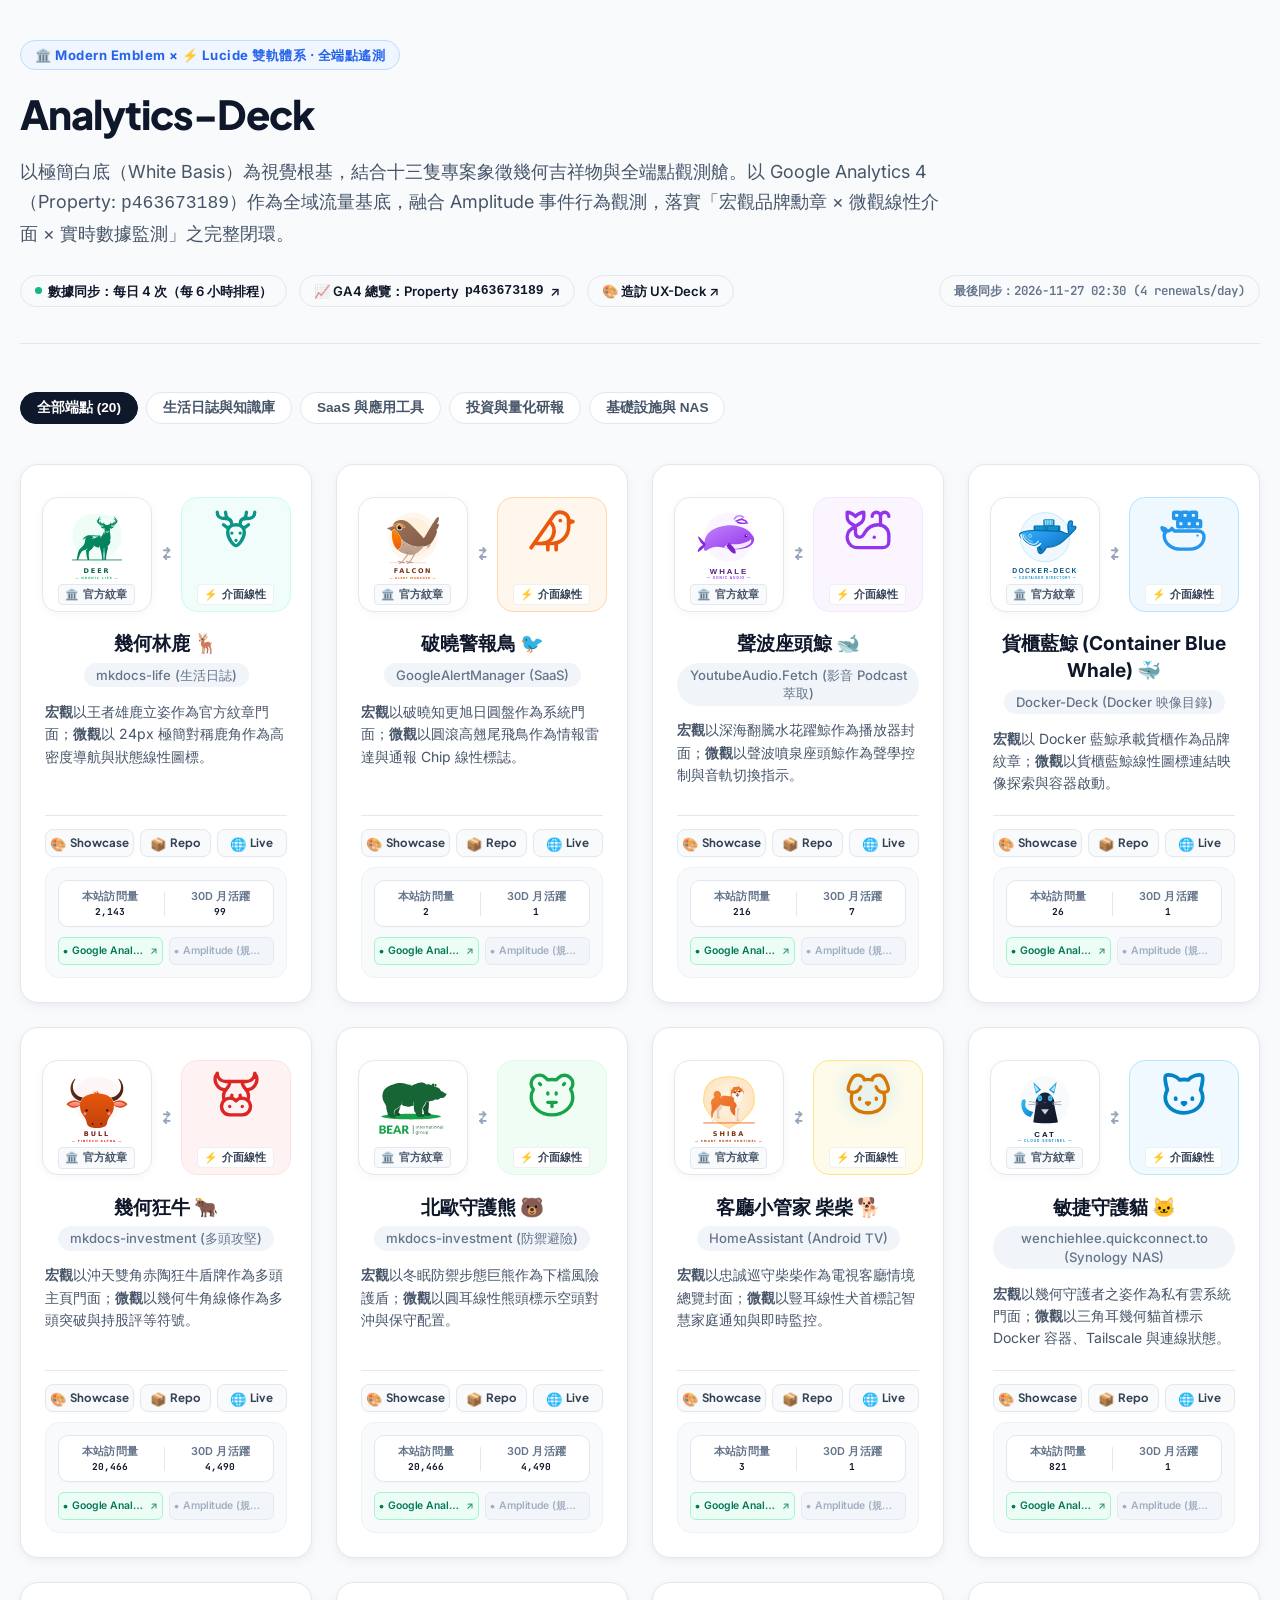
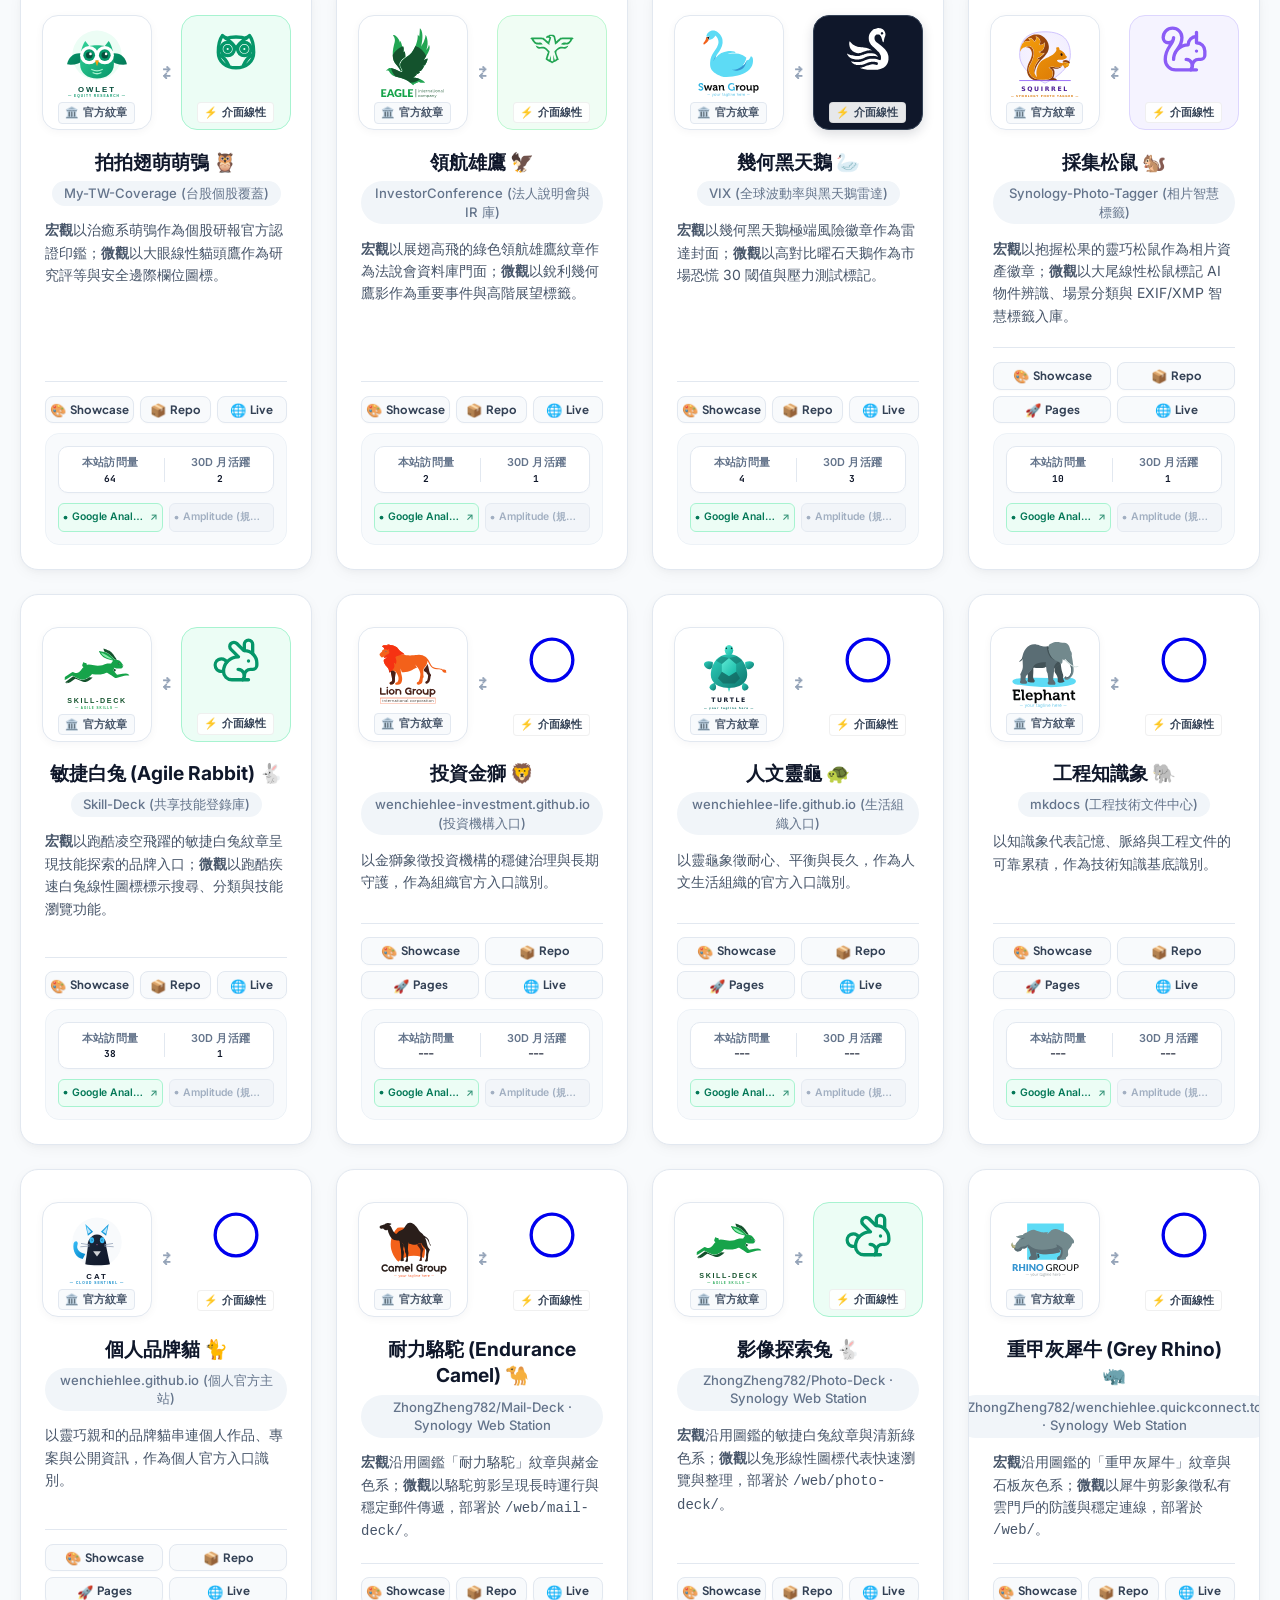
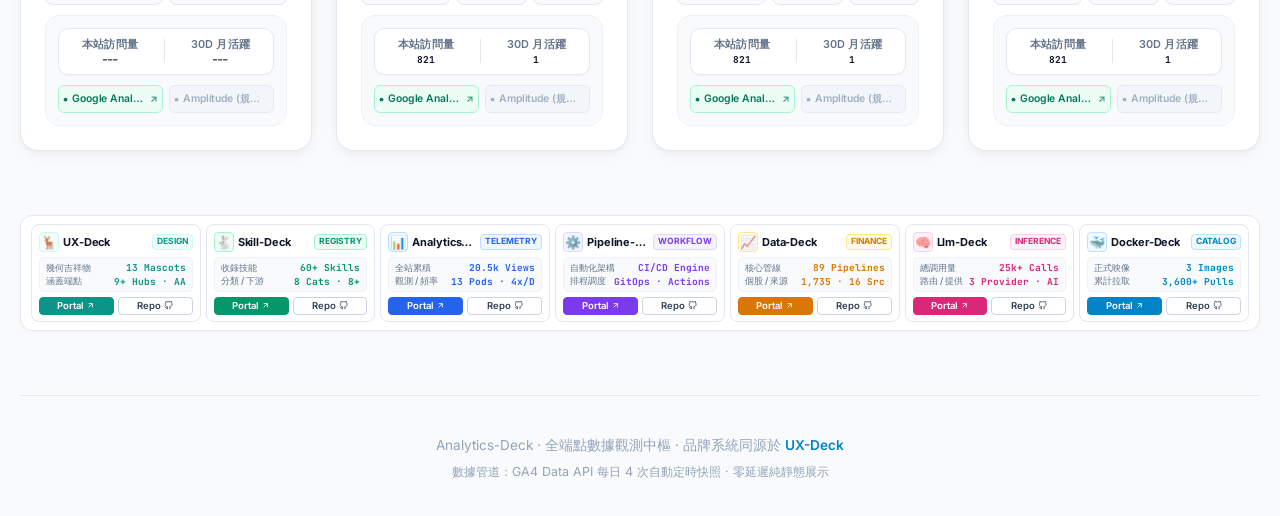
==== index.html @ 219c81dc "feat(mascots): sync 12 new reserve animals and updated preview from UX-Deck" ====
<!DOCTYPE html>
<html lang="zh-TW">
<head>
  <meta charset="UTF-8">
  <meta name="viewport" content="width=device-width, initial-scale=1.0">
  <title>Analytics-Deck · 全端點數據觀測中樞</title>
  
  <!-- Analytics-Deck 📊 Favicon -->
  <link rel="icon" type="image/svg+xml" href="./favicon.svg">
  <link rel="icon" type="image/png" sizes="32x32" href="./favicon.png">
  <link rel="shortcut icon" href="./favicon.ico">

  <!-- Google Fonts (Exact UX-Deck Typography Stack) -->
  <link rel="preconnect" href="https://fonts.googleapis.com">
  <link rel="preconnect" href="https://fonts.gstatic.com" crossorigin>
  <link href="https://fonts.googleapis.com/css2?family=Comfortaa:wght@600;700&family=Inter:wght@400;500;600;700&family=JetBrains+Mono:wght@400;500;600;700&family=LXGW+WenKai+TC:wght@300;400;700&family=Noto+Sans+TC:wght@400;500;600;700&family=Noto+Serif+TC:wght@400;600;700;900&family=Plus+Jakarta+Sans:wght@500;600;700;800&family=Quicksand:wght@500;600;700&family=Zen+Maru+Gothic:wght@500;700&display=swap" rel="stylesheet">

  <!-- Tokens CSS -->
  <link rel="stylesheet" href="./tokens/tokens.css">

  <style>

    /* ==========================================================================
       UX-Deck Aligned Design System & Color Tone
       White Basis & Crisp Light Theme Palette with Radial Atmosphere Gradients
       ========================================================================== */
    :root {
      --bg-studio: #ffffff;
      --bg-subtle: #f8fafc;
      --surface-card: #ffffff;
      --surface-elevated: #f1f5f9;
      --border-light: #e2e8f0;
      --border-subtle: #edf2f7;
      --border-hover: #cbd5e1;
      
      --text-main: #0f172a;       /* Slate 900 */
      --text-muted: #475569;      /* Slate 600 */
      --text-dim: #94a3b8;        /* Slate 400 */

      --shadow-sm: 0 1px 3px rgba(0, 0, 0, 0.05), 0 1px 2px rgba(0, 0, 0, 0.03);
      --shadow-card: 0 4px 16px -2px rgba(15, 23, 42, 0.05), 0 2px 6px -1px rgba(15, 23, 42, 0.03);
      --shadow-hover: 0 12px 28px -4px rgba(15, 23, 42, 0.08), 0 4px 10px -2px rgba(15, 23, 42, 0.04);
    }

    * {
      box-sizing: border-box;
      margin: 0;
      padding: 0;
    }

    body {
      background-color: var(--bg-studio);
      color: var(--text-main);
      font-family: "Noto Sans TC", -apple-system, BlinkMacSystemFont, "Segoe UI", Roboto, sans-serif;
      line-height: 1.6;
      padding: 3.5rem 1.75rem 6rem;
      min-height: 100vh;
      background-image: 
        radial-gradient(circle at 10% 8%, rgba(56, 189, 248, 0.04) 0%, transparent 35%),
        radial-gradient(circle at 90% 15%, rgba(139, 92, 246, 0.03) 0%, transparent 40%),
        radial-gradient(circle at 50% 95%, rgba(13, 148, 136, 0.03) 0%, transparent 45%);
      background-attachment: fixed;
    }

    .container {
      max-width: 1280px;
      margin: 0 auto;
    }

    /* Studio Header (Identical to UX-Deck) */
    header {
      margin-bottom: 3rem;
      border-bottom: 1px solid var(--border-light);
      padding-bottom: 2.25rem;
      display: flex;
      flex-direction: column;
      gap: 1.15rem;
    }

    .header-badge {
      display: inline-flex;
      align-items: center;
      gap: 8px;
      background: #eff6ff;
      color: #2563eb;
      border: 1px solid #bfdbfe;
      padding: 5px 14px;
      border-radius: 9999px;
      font-size: 0.82rem;
      font-weight: 700;
      width: fit-content;
      letter-spacing: 0.04em;
    }

    h1 {
      font-size: 2.5rem;
      font-weight: 800;
      letter-spacing: -0.025em;
      line-height: 1.25;
      color: #0f172a;
      font-family: "Plus Jakarta Sans", "Noto Sans TC", sans-serif;
    }

    .subtitle {
      color: var(--text-muted);
      font-size: 1.125rem;
      max-width: 920px;
      line-height: 1.65;
    }

    /* Telemetry Navigation Strip */
    .telemetry-nav-strip {
      display: flex;
      flex-wrap: wrap;
      align-items: center;
      gap: 12px;
      margin-top: 0.5rem;
    }

    .live-url-pill {
      display: inline-flex;
      align-items: center;
      gap: 6px;
      background: #f8fafc;
      border: 1px solid #e2e8f0;
      border-radius: 9999px;
      padding: 6px 14px;
      font-size: 0.82rem;
      font-weight: 600;
      color: #0f172a;
      text-decoration: none;
      transition: all 0.2s ease;
    }

    .live-url-pill:hover {
      background: #f1f5f9;
      border-color: #cbd5e1;
    }

    .pill-pulse {
      width: 7px;
      height: 7px;
      border-radius: 50%;
      background: #10b981;
      display: inline-block;
      box-shadow: 0 0 0 0 rgba(16, 185, 129, 0.7);
      animation: pulse 2s infinite;
    }

    @keyframes pulse {
      0% { box-shadow: 0 0 0 0 rgba(16, 185, 129, 0.7); }
      70% { box-shadow: 0 0 0 6px rgba(16, 185, 129, 0); }
      100% { box-shadow: 0 0 0 0 rgba(16, 185, 129, 0); }
    }

    /* Category Filter Tabs */
    .filter-bar {
      display: flex;
      align-items: center;
      gap: 8px;
      flex-wrap: wrap;
      margin-bottom: 2.5rem;
    }

    .filter-btn {
      background: #ffffff;
      border: 1px solid var(--border-light);
      border-radius: 9999px;
      padding: 6px 16px;
      font-size: 0.85rem;
      font-weight: 600;
      color: #475569;
      cursor: pointer;
      transition: all 0.2s ease;
    }

    .filter-btn:hover {
      background: #f8fafc;
      color: #0f172a;
      border-color: #cbd5e1;
    }

    .filter-btn.active {
      background: #0f172a;
      color: #ffffff;
      border-color: #0f172a;
    }

    /* Mascot Icons Standard Styling (From UX-Deck) */
    .ux-icon {
      display: inline-block;
      width: 24px;
      height: 24px;
      vertical-align: middle;
      flex-shrink: 0;
      stroke-width: 1.6;
      stroke: currentColor;
      fill: none;
      stroke-linecap: round;
      stroke-linejoin: round;
      transition: all 0.25s cubic-bezier(0.2, 0, 0, 1);
    }
    .ux-icon-xl { width: 50px; height: 50px; }

    /* Mascot Brand Colors & Hover Animations (Identical to UX-Deck) */
    .ux-icon-deer { color: #0d9488; }
    .ux-icon-deer:hover { transform: translateY(-3px) scale(1.08); color: #0f766e; }

    .ux-icon-falcon { color: #ea580c; }
    .ux-icon-falcon:hover { transform: rotate(-6deg) scale(1.1); color: #c2410c; }

    .ux-icon-whale { color: #9333ea; }
    .ux-icon-whale:hover { transform: translateY(-3px) rotate(3deg); color: #7e22ce; }

    .ux-icon-docker { color: #2496ed; }
    .ux-icon-docker:hover { transform: translateY(-3px) scale(1.08); color: #0877c9; }

    .ux-icon-bull { color: #dc2626; }
    .ux-icon-bull:hover { transform: translateY(-3px) scale(1.1); color: #b91c1c; }

    .ux-icon-bear { color: #16a34a; }
    .ux-icon-bear:hover { transform: translateY(3px) scale(1.08); color: #15803d; }

    .ux-icon-sentinel { color: #d97706; }
    .ux-icon-sentinel:hover { transform: scale(1.12); color: #b45309; }

    .ux-icon-pangolin { color: #0284c7; }
    .ux-icon-pangolin:hover { transform: scale(1.12); color: #0369a1; }

    .ux-icon-owl { color: #059669; }
    .ux-icon-owl:hover { transform: translateY(-3px) scale(1.1); color: #047857; }

    .ux-icon-eagle { color: #22a553; }
    .ux-icon-eagle:hover { transform: translateY(-3px) scale(1.08); color: #166534; filter: drop-shadow(0 0 8px rgba(34, 165, 83, 0.45)); }

    .ux-icon-swan { color: #0f172a; }
    .ux-icon-swan:hover { transform: translateY(-3px) scale(1.08); color: #ef4444; filter: drop-shadow(0 0 8px rgba(239, 68, 68, 0.6)); }

    .ux-icon-squirrel { color: #8b5cf6; }
    .ux-icon-squirrel:hover { transform: translateY(-3px) scale(1.1); color: #7c3aed; filter: drop-shadow(0 0 8px rgba(139, 92, 246, 0.45)); }

    .ux-icon-rabbit { color: #059669; }
    .ux-icon-rabbit:hover { transform: translateY(-3px) scale(1.08); color: #047857; }

    /* Mascot Wrappers (Pastel Brand Tones from UX-Deck) */
    .wrapper-deer { background: #f0fdfa; border: 1px solid #ccfbf1; }
    .wrapper-falcon { background: #fff7ed; border: 1px solid #fed7aa; }
    .wrapper-whale { background: #faf5ff; border: 1px solid #f3e8ff; }
    .wrapper-docker-whale { background: #eff8ff; border: 1px solid #b8e1ff; }
    .wrapper-bull { background: #fef2f2; border: 1px solid #fee2e2; }
    .wrapper-bear { background: #f0fdf4; border: 1px solid #dcfce7; }
    .wrapper-sentinel { background: #fffbeb; border: 1px solid #fde68a; }
    .wrapper-pangolin { background: #f0f9ff; border: 1px solid #bae6fd; }
    .wrapper-owl { background: #ecfdf5; border: 1px solid #a7f3d0; }
    .wrapper-eagle { background: #f0fdf4; border: 1px solid #bbf7d0; }
    .wrapper-swan { background: #0f172a; border: 1px solid #334155; box-shadow: 0 4px 12px rgba(15, 23, 42, 0.15); }
    .wrapper-swan .ux-icon-swan { color: #ffffff; }
    .wrapper-squirrel { background: #f5f3ff; border: 1px solid #ddd6fe; }
    .wrapper-rabbit { background: #ecfdf5; border: 1px solid #a7f3d0; }

    /* Mascot Grid (White Card Basis from UX-Deck) */
    .mascot-grid {
      display: grid;
      grid-template-columns: repeat(auto-fit, minmax(280px, 1fr));
      gap: 1.5rem;
      margin-bottom: 3.5rem;
    }

    .mascot-card {
      background: var(--surface-card);
      border: 1px solid var(--border-light);
      border-radius: 18px;
      padding: 2rem 1.5rem 1.5rem;
      display: flex;
      flex-direction: column;
      align-items: center;
      text-align: center;
      transition: all 0.25s ease;
      position: relative;
      overflow: hidden;
      box-shadow: var(--shadow-card);
    }

    .mascot-card::before {
      content: "";
      position: absolute;
      top: 0;
      left: 0;
      right: 0;
      height: 4px;
      background: transparent;
      transition: all 0.25s ease;
    }

    .mascot-card:hover {
      transform: translateY(-5px);
      border-color: var(--border-hover);
      box-shadow: var(--shadow-hover);
    }

    /* Card Hover Top Strips (UX-Deck Brand Colors) */
    .mascot-card.card-deer:hover::before { background: #0d9488; }
    .mascot-card.card-falcon:hover::before { background: #ea580c; }
    .mascot-card.card-whale:hover::before { background: #9333ea; }
    .mascot-card.card-docker-whale:hover::before { background: #2496ed; }
    .mascot-card.card-bull:hover::before { background: #dc2626; }
    .mascot-card.card-bear:hover::before { background: #16a34a; }
    .mascot-card.card-sentinel:hover::before { background: #d97706; }
    .mascot-card.card-pangolin:hover::before { background: #0284c7; }
    .mascot-card.card-owl:hover::before { background: #059669; }
    .mascot-card.card-eagle:hover::before { background: #22a553; }
    .mascot-card.card-swan:hover::before { background: #0f172a; }
    .mascot-card.card-squirrel:hover::before { background: #8b5cf6; }
    .mascot-card.card-rabbit:hover::before { background: #059669; }

    /* Mascot Duo Stage (Exact UX-Deck Specs) */
    .mascot-duo-stage {
      display: flex;
      align-items: center;
      justify-content: center;
      gap: 10px;
      width: 100%;
      margin-bottom: 1.15rem;
    }

    .emblem-tile {
      background: #ffffff;
      border: 1px solid #e2e8f0;
      border-radius: 16px;
      padding: 8px 10px 6px;
      display: flex;
      flex-direction: column;
      align-items: center;
      text-decoration: none;
      box-shadow: 0 2px 8px rgba(15, 23, 42, 0.04);
      transition: all 0.25s ease;
      width: 110px;
      height: 115px;
      justify-content: space-between;
      flex-shrink: 0;
    }

    .emblem-tile:hover {
      transform: translateY(-3px) scale(1.03);
      border-color: #cbd5e1;
      box-shadow: 0 8px 20px -2px rgba(15, 23, 42, 0.08);
    }

    .emblem-thumb {
      width: 78px;
      height: 78px;
      object-fit: contain;
    }

    .duo-divider {
      display: flex;
      align-items: center;
      justify-content: center;
      color: #94a3b8;
      font-weight: 700;
      font-size: 1.1rem;
    }

    .lucide-tile {
      border-radius: 16px;
      padding: 8px 10px 6px;
      display: flex;
      flex-direction: column;
      align-items: center;
      text-decoration: none;
      transition: all 0.25s ease;
      width: 110px;
      height: 115px;
      justify-content: space-between;
      flex-shrink: 0;
    }

    .lucide-tile:hover {
      transform: translateY(-3px) scale(1.03);
      box-shadow: 0 8px 20px -2px rgba(15, 23, 42, 0.08);
    }

    .badge-role-tag {
      font-size: 0.68rem;
      font-weight: 700;
      padding: 2px 6px;
      border-radius: 4px;
      white-space: nowrap;
      letter-spacing: 0.02em;
    }

    .badge-role-tag.emblem-tag {
      background: #f8fafc;
      color: #475569;
      border: 1px solid #e2e8f0;
    }

    .badge-role-tag.lucide-tag {
      background: rgba(255, 255, 255, 0.9);
      color: #334155;
      border: 1px solid rgba(0, 0, 0, 0.06);
    }

    /* Mascot Info */
    .mascot-name {
      font-weight: 700;
      font-size: 1.2rem;
      margin-bottom: 0.35rem;
      color: #0f172a;
    }

    .mascot-project {
      font-size: 0.82rem;
      color: #64748b;
      background: #f1f5f9;
      padding: 3px 12px;
      border-radius: 9999px;
      margin-bottom: 0.85rem;
      font-weight: 500;
      display: inline-block;
    }

    .mascot-desc {
      font-size: 0.875rem;
      color: #475569;
      line-height: 1.6;
      margin-bottom: 1.25rem;
      min-height: 54px;
      text-align: left;
      width: 100%;
    }

    /* ==========================================================================
       Smart Conditional Endpoints (3 buttons for pages==live, 4 for pages!=live)
       ========================================================================== */
    .card-endpoints {
      display: grid;
      gap: 6px;
      width: 100%;
      margin-top: auto;
      margin-bottom: 10px;
      padding-top: 0.85rem;
      border-top: 1px solid var(--border-light);
    }

    .card-endpoints.ep-count-3 {
      grid-template-columns: repeat(3, 1fr);
    }

    .card-endpoints.ep-count-4 {
      grid-template-columns: repeat(2, 1fr);
    }

    .endpoint-pill {
      display: inline-flex;
      align-items: center;
      justify-content: center;
      gap: 4px;
      padding: 6px 4px;
      border-radius: 8px;
      font-size: 0.72rem;
      font-weight: 700;
      text-decoration: none;
      border: 1px solid var(--border-light);
      background: #f8fafc;
      color: #334155;
      font-family: "Plus Jakarta Sans", "Inter", -apple-system, BlinkMacSystemFont, "Segoe UI", Roboto, sans-serif;
      transition: all 0.2s cubic-bezier(0.2, 0, 0, 1);
      user-select: none;
      -webkit-user-select: none;
      box-shadow: 0 1px 2px rgba(0, 0, 0, 0.02);
    }

    .endpoint-pill .ep-icon {
      font-size: 0.82rem;
      line-height: 1;
      flex-shrink: 0;
    }

    .endpoint-pill .ep-label {
      line-height: 1.2;
      white-space: nowrap;
    }

    .endpoint-pill:hover {
      transform: translateY(-2px);
      box-shadow: 0 4px 10px rgba(15, 23, 42, 0.08);
      text-decoration: none;
    }

    .endpoint-pill.ep-showcase:hover {
      background: #eff6ff;
      border-color: #93c5fd;
      color: #1d4ed8;
    }

    .endpoint-pill.ep-repo:hover {
      background: #f1f5f9;
      border-color: #94a3b8;
      color: #0f172a;
    }

    .endpoint-pill.ep-pages:hover {
      background: #fffbeb;
      border-color: #fde68a;
      color: #b45309;
    }

    .endpoint-pill.ep-live:hover {
      background: #ecfdf5;
      border-color: #6ee7b7;
      color: #047857;
    }

    /* ==========================================================================
       Telemetry Pod (端點觀測艙 - 精緻對齊 UX-Deck 輕量卡片風格)
       ========================================================================== */
    .telemetry-pod {
      width: 100%;
      background: #f8fafc;
      border: 1px solid #edf2f7;
      border-radius: 14px;
      padding: 12px;
      display: flex;
      flex-direction: column;
      gap: 10px;
    }

    .telemetry-stat-card {
      display: flex;
      align-items: center;
      justify-content: space-around;
      background: #ffffff;
      border: 1px solid #e2e8f0;
      border-radius: 10px;
      padding: 8px 10px;
      box-shadow: 0 1px 3px rgba(15, 23, 42, 0.02);
    }

    .telemetry-stat-item {
      display: flex;
      flex-direction: column;
      align-items: center;
      gap: 2px;
    }

    .stat-label {
      font-size: 0.68rem;
      font-weight: 600;
      color: #64748b;
      letter-spacing: 0.02em;
    }

    .stat-val {
      font-family: "JetBrains Mono", monospace;
      font-weight: 700;
      font-size: 1rem;
      line-height: 1.2;
    }

    .stat-views {
      color: #0284c7; /* Brand Blue from UX-Deck */
    }

    .stat-users {
      color: #0f172a;
    }

    .stat-divider {
      width: 1px;
      height: 24px;
      background: #e2e8f0;
    }

    /* Telemetry Action Buttons */
    .telemetry-actions {
      display: flex;
      gap: 6px;
      width: 100%;
    }

    .telemetry-btn {
      flex: 1;
      min-width: 0;
      display: inline-flex;
      align-items: center;
      justify-content: center;
      gap: 4px;
      padding: 6px 4px;
      border-radius: 6px;
      font-size: 0.65rem;
      font-weight: 600;
      letter-spacing: -0.01em;
      text-decoration: none;
      transition: all 0.2s ease;
      white-space: nowrap;
      overflow: hidden;
    }

    .telemetry-btn span {
      overflow: hidden;
      text-overflow: ellipsis;
      white-space: nowrap;
    }

    .btn-dot-icon {
      flex-shrink: 0;
      width: 5px;
      height: 5px;
    }

    .btn-arrow {
      font-size: 0.62rem;
      opacity: 0.8;
      flex-shrink: 0;
      transition: transform 0.15s ease;
    }

    .telemetry-btn:hover .btn-arrow {
      transform: translate(1px, -1px);
    }

    @media (max-width: 320px) {
      .telemetry-actions {
        flex-direction: column;
      }
    }

    /* Google Analytics Button (Crisp Emerald Green) */
    .btn-ga {
      background: #ecfdf5;
      color: #047857;
      border: 1px solid #a7f3d0;
    }

    .btn-ga:hover {
      background: #d1fae5;
      color: #065f46;
      border-color: #6ee7b7;
      box-shadow: 0 2px 6px rgba(16, 185, 129, 0.15);
    }

    /* Amplitude Button (Crisp Royal Violet) */
    .btn-amplitude {
      background: #faf5ff;
      color: #7c3aed;
      border: 1px solid #e9d5ff;
    }

    .btn-amplitude:hover {
      background: #f3e8ff;
      color: #6d28d9;
      border-color: #c4b5fd;
      box-shadow: 0 2px 6px rgba(124, 58, 237, 0.15);
    }

    .btn-amplitude-disabled {
      background: #f1f5f9;
      color: #94a3b8;
      border: 1px solid #e2e8f0;
      cursor: not-allowed;
      opacity: 0.85;
    }

*, *::before, *::after {
      box-sizing: border-box;
      margin: 0;
      padding: 0;
    }

    body {
      font-family: 'Inter', -apple-system, BlinkMacSystemFont, "Segoe UI", Roboto, sans-serif;
      background: #f8fafc;
      color: #0f172a;
      padding: 40px 20px;
      line-height: 1.4;
    }

    .preview-canvas {
      max-width: 1380px;
      margin: 0 auto;
    }

    .preview-header {
      margin-bottom: 24px;
      text-align: center;
    }

    .preview-badge {
      display: inline-flex;
      align-items: center;
      gap: 6px;
      padding: 3px 10px;
      background: #e2e8f0;
      color: #334155;
      font-size: 11px;
      font-weight: 700;
      letter-spacing: 0.06em;
      text-transform: uppercase;
      border-radius: 9999px;
      margin-bottom: 8px;
    }

    .preview-badge::before {
      content: "";
      width: 6px;
      height: 6px;
      border-radius: 50%;
      background: #10b981;
    }

    .preview-header h1 {
      font-size: 20px;
      font-weight: 800;
      letter-spacing: -0.02em;
      color: #0f172a;
    }

    .preview-header p {
      font-size: 12.5px;
      color: #64748b;
      margin-top: 4px;
    }

    /* =========================================================
       PURE 6 CARDS FOOTER (Ultra-Clean, No Top/Bottom Fluff)
       ========================================================= */
    .deck-family-footer {
      background: #ffffff;
      border: 1px solid #e2e8f0;
      border-radius: 12px;
      padding: 8px 10px;
      box-shadow: 0 2px 10px -2px rgba(15, 23, 42, 0.04);
    }

    /* 7 COMPACT CARDS ROW (Strict One-Row, Zero Scrollbar) */
    .deck-cards-row {
      display: grid;
      grid-template-columns: repeat(7, 1fr);
      gap: 5px;
      width: 100%;
      overflow-x: auto;
      scrollbar-width: none;
      -ms-overflow-style: none;
    }

    .deck-cards-row::-webkit-scrollbar {
      display: none;
      width: 0;
      height: 0;
    }

    /* ULTRA COMPACT CARD (~90px height, Zero Overflow) */
    .deck-card {
      background: #ffffff;
      border: 1px solid #e2e8f0;
      border-radius: 8px;
      padding: 7px 7px 6px;
      display: flex;
      flex-direction: column;
      justify-content: space-between;
      gap: 5px;
      transition: all 0.16s ease;
      position: relative;
      min-width: 0;
    }

    .deck-card:hover {
      transform: translateY(-2px);
      box-shadow: 0 6px 14px -3px rgba(15, 23, 42, 0.08);
      border-color: var(--deck-accent, #3b82f6);
    }

    /* Card Head: Avatar + Title + Tag */
    .deck-card-head {
      display: flex;
      align-items: center;
      gap: 4px;
      min-width: 0;
    }

    .deck-avatar {
      font-size: 13px;
      line-height: 1;
      width: 20px;
      height: 20px;
      border-radius: 4px;
      background: var(--deck-bg, #f1f5f9);
      border: 1px solid var(--deck-border, #e2e8f0);
      display: inline-flex;
      align-items: center;
      justify-content: center;
      flex-shrink: 0;
    }

    .deck-card-title {
      font-size: 11px;
      font-weight: 700;
      color: #0f172a;
      letter-spacing: -0.01em;
      white-space: nowrap;
      overflow: hidden;
      text-overflow: ellipsis;
      min-width: 0;
    }

    .deck-tag {
      font-size: 8.5px;
      font-weight: 700;
      text-transform: uppercase;
      padding: 1px 4px;
      border-radius: 4px;
      background: var(--deck-bg, #f1f5f9);
      color: var(--deck-accent, #475569);
      margin-left: auto;
      border: 1px solid var(--deck-border, #e2e8f0);
      flex-shrink: 0;
    }

    /* Compact Key Numbers Tray */
    .deck-numbers-compact {
      background: #f8fafc;
      border: 1px solid #edf2f7;
      border-radius: 5px;
      padding: 4px 6px;
      display: flex;
      flex-direction: column;
      gap: 2px;
    }

    .stat-line {
      display: flex;
      align-items: center;
      justify-content: space-between;
      font-size: 9px;
      line-height: 1.2;
      white-space: nowrap;
    }

    .stat-lbl {
      color: #64748b;
      font-weight: 500;
    }

    .stat-val {
      font-family: 'JetBrains Mono', monospace;
      font-weight: 700;
      color: var(--deck-accent, #0f172a);
      font-size: 9.5px;
    }

    /* Compact Dual Action Buttons */
    .deck-actions-compact {
      display: grid;
      grid-template-columns: 1fr 1fr;
      gap: 4px;
    }

    .deck-btn {
      display: inline-flex;
      align-items: center;
      justify-content: center;
      gap: 3px;
      padding: 3px 0;
      font-size: 9.5px;
      font-weight: 600;
      text-decoration: none;
      border-radius: 4px;
      line-height: 1;
      transition: all 0.12s ease;
    }

    .deck-btn-portal {
      background: var(--deck-accent, #0f172a);
      color: #ffffff;
      border: 1px solid var(--deck-accent, #0f172a);
    }

    .deck-btn-portal:hover {
      opacity: 0.9;
    }

    .deck-btn-repo {
      background: #ffffff;
      color: #334155;
      border: 1px solid #cbd5e1;
    }

    .deck-btn-repo:hover {
      background: #f8fafc;
      border-color: #94a3b8;
      color: #0f172a;
    }

    .deck-btn svg {
      width: 9px;
      height: 9px;
      stroke-width: 2.2;
    }

    /* THEME ACCENTS */
    .theme-ux {
      --deck-accent: #0d9488;
      --deck-bg: #f0fdfa;
      --deck-border: #ccfbf1;
    }
    .theme-skill {
      --deck-accent: #059669;
      --deck-bg: #ecfdf5;
      --deck-border: #a7f3d0;
    }
    .theme-analytics {
      --deck-accent: #2563eb;
      --deck-bg: #eff6ff;
      --deck-border: #bfdbfe;
    }
    .theme-pipeline {
      --deck-accent: #7c3aed;
      --deck-bg: #f5f3ff;
      --deck-border: #ddd6fe;
    }
    .theme-data {
      --deck-accent: #d97706;
      --deck-bg: #fffbeb;
      --deck-border: #fde68a;
    }
        .theme-llm {
      --deck-accent: #db2777;
      --deck-bg: #fdf2f8;
      --deck-border: #fbcfe8;
    }
.theme-docker {
      --deck-accent: #0284c7;
      --deck-bg: #f0f9ff;
      --deck-border: #bae6fd;
    }

    /* Studio Footer */
    footer {
      margin-top: 4rem;
      border-top: 1px solid var(--border-light);
      padding-top: 2.5rem;
      display: flex;
      flex-direction: column;
      align-items: center;
      gap: 8px;
      color: var(--text-dim);
      font-size: 0.85rem;
    }

    footer a {
      color: #0284c7;
      text-decoration: none;
      font-weight: 600;
    }

    footer a:hover {
      text-decoration: underline;
    }
  
  </style>

</head>
<body>

  <!-- SVG Symbols Definition (From UX-Deck) -->
  <svg xmlns="http://www.w3.org/2000/svg" style="display: none;">
<symbol fill="none" id="icon-deer-life" stroke="currentColor" stroke-linecap="round" stroke-linejoin="round" stroke-width="1.6" viewbox="0 0 24 24">
<path d="M3 3c0 2 1 3 4 3c2 0 3 1 3 3"></path>
<path d="M21 3c0 2-1 3-4 3c-2 0-3 .3-3 3"></path>
<path d="M7 3c0 1.3.3 2.3 1 3"></path>
<path d="M17 3c0 1.3-.3 2.3-1 3"></path>
<path d="M12 19c-1 0-4-3-4-6.5 0-2 1.3-3.5 4-3.5s4 1.5 4 3.5c0 3.5-3 6.5-4 6.5"></path>
<path d="M8 10.5l-2-1.5"></path>
<path d="M16 10.5l2-1.5"></path>
<path d="M10 13v.01"></path>
<path d="M14 13v.01"></path>
<path d="M12 16.5h.01"></path>
</symbol>
<symbol fill="none" id="icon-falcon-radar" stroke="currentColor" stroke-linecap="round" stroke-linejoin="round" stroke-width="1.8" viewbox="0 0 24 24">
<path d="M16 7h.01"></path>
<path d="M3.4 18H12a8 8 0 0 0 8-8V7a4 4 0 0 0-7.28-2.3L2 20"></path>
<path d="m20 7 2 .5-2 .5"></path>
<path d="M10 18v3"></path>
<path d="M14 17.75V21"></path>
<path d="M7 18a6 6 0 0 0 3.84-10.61"></path>
</symbol>
<symbol fill="none" id="icon-whale-sonic" stroke="currentColor" stroke-linecap="round" stroke-linejoin="round" stroke-width="1.6" viewbox="0 0 24 24">
<path d="M18 9V5a2 2 0 0 0-4 0"></path>
<path d="M18 5a2 2 0 0 1 4 0"></path>
<path d="M6 9.7 3.9 8.4C2.7 7.7 2 6.4 2 5V3c2 0 4 2 4 2s2-2 4-2v2c0 1.4-.7 2.7-1.9 3.4l-3.8 2.4A5 5 0 0 0 7 20h12c1.7 0 3-1.3 3-3v-3c0-2.8-2.2-5-5-5-2.7 0-5.1 1.4-6.4 3.6L9.7 14A2 2 0 0 1 6 13Z"></path>
<path d="M15 15h.01"></path>
</symbol>
<symbol fill="none" id="icon-bull-fintech" stroke="currentColor" stroke-linecap="round" stroke-linejoin="round" stroke-width="1.6" viewbox="0 0 24 24">
<path d="M7 10a5 5 0 0 1-4-8 4 4 0 0 0 4 4h10a4 4 0 0 0 4-4 5 5 0 0 1-4 8"></path>
<path d="M6.4 15c-.3-.6-.4-1.3-.4-2 0-4 3-3 3-7"></path>
<path d="M17.6 15c.3-.6.4-1.3.4-2 0-4-3-3-3-7"></path>
<path d="M10 12.5v1.5"></path>
<path d="M14 12.5v1.5"></path>
<path d="M15 22a4 4 0 1 0-3-6.7A4 4 0 1 0 9 22Z"></path>
<path d="M9 18h.01"></path>
<path d="M15 18h.01"></path>
</symbol>
<symbol fill="none" id="icon-bear-defense" stroke="currentColor" stroke-linecap="round" stroke-linejoin="round" stroke-width="1.6" viewbox="0 0 24 24">
<path d="m6 7 .5.5"></path>
<path d="m18 7-.5.5"></path>
<path d="M20.8 4.2c-1.6-1.6-4.1-1.6-5.7 0l-1 1a13.6 13.6 0 0 0-4.2 0l-1-1a4 4 0 0 0-5.8 5.6A7 7 0 0 0 2 13.5C2 18.2 6.5 22 12 22s10-3.8 10-8.5a7 7 0 0 0-1.1-3.8c1.5-1.6 1.5-4-.1-5.5"></path>
<path d="M10 12v-.5"></path>
<path d="M14 12v-.5"></path>
<path d="M14 16h-4"></path>
<path d="M12 16v2"></path>
</symbol>
<symbol fill="none" id="icon-sentinel-tv" stroke="currentColor" stroke-linecap="round" stroke-linejoin="round" stroke-width="1.6" viewbox="0 0 24 24">
<path d="M8.5 8.5c-.38 1.05-1.08 2.03-2.34 2.5-1.93.72-3.58-.3-3.66-1-.11-.99 1.18-6.53 4-7 1.92-.32 3.65.85 3.65 2.24A7.5 7.5 0 0 1 14 5.28c0-1.39 1.84-2.6 3.77-2.28 2.82.47 4.11 6.01 4 7-.08.7-1.73 1.72-3.66 1-1.26-.47-1.85-1.45-2.24-2.5"></path>
<path d="M4.42 11.25A13.15 13.15 0 0 0 4 14.56C4 18.73 7.58 21 12 21s8-2.27 8-6.44a11.7 11.7 0 0 0-.49-3.31"></path>
<path d="M8 14v.5"></path>
<path d="M16 14v.5"></path>
<path d="M11.25 16.25h1.5L12 17z"></path>
</symbol>
<symbol fill="none" id="icon-pangolin-shield" stroke="currentColor" stroke-linecap="round" stroke-linejoin="round" stroke-width="1.8" viewbox="0 0 24 24">
<path d="M12 5c.67 0 1.35.09 2 .26 1.78-2 5.03-2.84 6.42-2.26 1.4.58-.42 7-.42 7 .57 1.07 1 2.24 1 3.44C21 17.9 16.97 21 12 21s-9-3-9-7.56c0-1.25.5-2.4 1-3.44 0 0-1.89-6.42-.5-7 1.39-.58 4.72.23 6.5 2.23A9.04 9.04 0 0 1 12 5Z"></path>
<path d="M8 14v.5"></path>
<path d="M16 14v.5"></path>
<path d="M11.25 16.25h1.5L12 17l-.75-.75Z"></path>
</symbol>
<symbol fill="none" id="icon-owl-coverage" stroke="currentColor" stroke-linecap="round" stroke-linejoin="round" stroke-width="1.6" viewbox="0 0 24 24">
<!-- Round Chubby Body & Ear Tufts -->
<path d="M5.5 5.5 C4 7.5 3.5 10.5 3.5 13.5 C3.5 18 7 21 12 21 C17 21 20.5 18 20.5 13.5 C20.5 10.5 20 7.5 18.5 5.5 L16.8 7 C14.5 6 9.5 6 7.2 7 Z"></path>
<!-- Brow Hood Arc to Beak -->
<path d="M7 6.5 C9 8.5 11 9.5 12 12 C13 9.5 15 8.5 17 6.5"></path>
<!-- Left Big Concentric Eye -->
<circle cx="8" cy="12" r="3.2"></circle>
<circle cx="8" cy="12" r="1.3"></circle>
<!-- Right Big Concentric Eye -->
<circle cx="16" cy="12" r="3.2"></circle>
<circle cx="16" cy="12" r="1.3"></circle>
<!-- Layered Flapping Wings -->
<path d="M3.8 14.5 C5.5 15.5 7.5 17.5 8.5 20"></path>
<path d="M20.2 14.5 C18.5 15.5 16.5 17.5 15.5 20"></path>
</symbol>
<symbol fill="currentColor" fill-rule="evenodd" id="icon-eagle-ir" viewbox="0 0 24 24">
<path d="M 19.87 10.29 C 19.82 10.28, 19.63 10.46, 19.37 10.57 C 19.11 10.68, 18.53 10.90, 18.30 10.96 C 18.08 11.03, 18.08 10.95, 18.02 10.96 C 17.97 10.97, 18.37 11.01, 17.97 11.02 C 17.56 11.03, 16.41 10.68, 15.61 11.02 C 14.82 11.36, 13.62 12.66, 13.20 13.04 C 12.79 13.41, 13.15 13.21, 13.15 13.26 C 13.15 13.31, 13.19 13.24, 13.20 13.32 C 13.22 13.39, 13.15 13.34, 13.26 13.71 C 13.37 14.08, 13.77 15.22, 13.88 15.56 C 13.98 15.89, 13.84 15.60, 13.88 15.73 C 13.91 15.85, 14.05 16.13, 14.10 16.29 C 14.15 16.44, 14.28 16.53, 14.16 16.68 C 14.04 16.83, 13.55 17.20, 13.37 17.18 C 13.20 17.16, 13.22 16.92, 13.09 16.57 C 12.96 16.21, 12.68 15.31, 12.59 15.05 C 12.49 14.80, 12.54 14.95, 12.53 15.05 C 12.52 15.16, 12.52 15.56, 12.53 15.67 C 12.54 15.78, 12.58 15.40, 12.59 15.73 C 12.60 16.05, 12.67 17.28, 12.59 17.63 C 12.50 17.99, 12.25 17.85, 12.08 17.85 C 11.92 17.86, 11.68 17.74, 11.58 17.69 C 11.48 17.63, 11.49 17.96, 11.47 17.52 C 11.45 17.08, 11.49 15.39, 11.47 15.05 C 11.45 14.72, 11.39 15.40, 11.36 15.50 C 11.32 15.60, 11.27 15.59, 11.24 15.67 C 11.22 15.74, 11.22 15.87, 11.19 15.95 C 11.16 16.02, 11.10 16.04, 11.08 16.12 C 11.05 16.19, 11.08 16.24, 11.02 16.40 C 10.96 16.56, 10.80 16.95, 10.74 17.07 C 10.67 17.19, 10.77 17.19, 10.63 17.13 C 10.49 17.06, 10.02 16.78, 9.90 16.68 C 9.78 16.58, 9.80 16.85, 9.90 16.51 C 10.00 16.17, 10.40 15.03, 10.52 14.66 C 10.63 14.29, 10.53 14.40, 10.57 14.27 C 10.61 14.14, 10.69 14.05, 10.74 13.88 C 10.79 13.70, 10.82 13.33, 10.85 13.20 C 10.88 13.08, 10.95 13.21, 10.91 13.15 C 10.86 13.08, 10.98 13.17, 10.57 12.81 C 10.16 12.46, 9.22 11.32, 8.44 11.02 C 7.67 10.72, 6.35 11.03, 5.92 11.02 C 5.49 11.01, 5.91 10.97, 5.87 10.96 C 5.82 10.95, 5.74 10.98, 5.64 10.96 C 5.54 10.94, 5.49 10.95, 5.25 10.85 C 5.01 10.75, 4.31 10.32, 4.18 10.35 C 4.06 10.38, 4.44 10.87, 4.52 11.02 C 4.61 11.17, 4.59 11.14, 4.69 11.24 C 4.79 11.35, 4.94 11.52, 5.14 11.64 C 5.33 11.75, 5.36 11.87, 5.87 11.92 C 6.37 11.96, 7.48 11.65, 8.16 11.92 C 8.84 12.18, 9.71 13.06, 9.96 13.48 C 10.20 13.91, 9.69 14.23, 9.62 14.49 C 9.54 14.75, 9.55 14.89, 9.51 15.05 C 9.46 15.21, 9.37 15.35, 9.34 15.45 C 9.31 15.54, 9.37 15.52, 9.34 15.61 C 9.31 15.71, 9.20 15.91, 9.17 16.01 C 9.14 16.10, 9.20 16.08, 9.17 16.17 C 9.14 16.27, 9.04 16.44, 9.00 16.57 C 8.97 16.69, 8.86 16.76, 8.95 16.90 C 9.03 17.04, 9.23 17.20, 9.51 17.41 C 9.79 17.61, 10.26 17.93, 10.63 18.13 C 10.99 18.34, 11.50 18.54, 11.69 18.64 C 11.89 18.74, 11.73 18.71, 11.80 18.75 C 11.88 18.79, 11.96 18.92, 12.14 18.86 C 12.32 18.81, 12.56 18.58, 12.87 18.41 C 13.18 18.25, 13.67 18.04, 13.99 17.85 C 14.31 17.67, 14.58 17.45, 14.77 17.29 C 14.97 17.14, 15.28 17.54, 15.17 16.90 C 15.05 16.27, 13.98 14.32, 14.10 13.48 C 14.22 12.65, 15.24 12.18, 15.89 11.92 C 16.55 11.65, 17.53 11.96, 18.02 11.92 C 18.52 11.87, 18.62 11.78, 18.86 11.64 C 19.11 11.50, 19.34 11.23, 19.48 11.08 C 19.62 10.93, 19.67 10.81, 19.70 10.74 C 19.74 10.66, 19.68 10.70, 19.70 10.63 C 19.73 10.55, 19.93 10.30, 19.87 10.29 Z M 2.00 6.54 C 1.13 6.70, 2.19 7.24, 2.28 7.49 C 2.37 7.74, 2.46 7.87, 2.56 8.05 C 2.66 8.23, 2.76 8.38, 2.90 8.55 C 3.04 8.73, 3.24 8.97, 3.40 9.11 C 3.56 9.26, 3.68 9.35, 3.85 9.45 C 4.02 9.55, 4.25 9.67, 4.41 9.73 C 4.57 9.80, 4.61 9.82, 4.80 9.84 C 4.99 9.86, 5.40 9.83, 5.53 9.84 C 5.66 9.85, 5.52 9.90, 5.59 9.90 C 5.65 9.90, 5.86 9.84, 5.92 9.84 C 5.99 9.84, 5.96 9.90, 5.98 9.90 C 6.00 9.90, 6.01 9.84, 6.03 9.84 C 6.05 9.84, 6.04 9.89, 6.09 9.90 C 6.14 9.91, 6.27 9.91, 6.31 9.90 C 6.36 9.89, 6.35 9.84, 6.37 9.84 C 6.39 9.84, 6.40 9.90, 6.43 9.90 C 6.45 9.90, 6.44 9.85, 6.54 9.84 C 6.64 9.83, 6.95 9.83, 7.04 9.84 C 7.14 9.85, 7.08 9.90, 7.10 9.90 C 7.12 9.90, 7.14 9.84, 7.15 9.84 C 7.17 9.84, 7.18 9.90, 7.21 9.90 C 7.24 9.90, 7.28 9.84, 7.32 9.84 C 7.36 9.84, 7.41 9.90, 7.43 9.90 C 7.46 9.90, 7.47 9.84, 7.49 9.84 C 7.51 9.84, 7.54 9.90, 7.55 9.90 C 7.56 9.90, 7.69 9.99, 7.55 9.84 C 7.41 9.69, 7.07 9.14, 6.71 9.00 C 6.34 8.86, 5.59 9.01, 5.36 9.00 C 5.13 8.99, 5.41 8.97, 5.31 8.95 C 5.20 8.93, 4.90 8.93, 4.75 8.89 C 4.59 8.85, 4.47 8.79, 4.35 8.72 C 4.23 8.66, 4.13 8.59, 4.02 8.50 C 3.90 8.41, 3.80 8.32, 3.68 8.16 C 3.56 8.00, 3.34 7.68, 3.29 7.55 C 3.23 7.42, 2.66 7.41, 3.34 7.38 C 4.03 7.35, 6.68 7.37, 7.38 7.38 C 8.08 7.39, 7.01 7.01, 7.55 7.43 C 8.08 7.85, 10.04 9.57, 10.57 9.90 C 11.10 10.23, 10.71 9.51, 10.74 9.39 C 10.77 9.28, 10.60 9.68, 10.74 9.23 C 10.88 8.78, 11.47 7.19, 11.58 6.71 C 11.69 6.22, 11.51 6.45, 11.41 6.31 C 11.31 6.17, 11.03 5.95, 10.96 5.87 C 10.90 5.78, 10.86 5.82, 11.02 5.81 C 11.18 5.80, 11.76 5.80, 11.92 5.81 C 12.07 5.82, 11.93 5.86, 11.97 5.87 C 12.01 5.87, 12.04 5.82, 12.14 5.87 C 12.24 5.91, 12.49 6.06, 12.59 6.15 C 12.69 6.23, 12.71 6.29, 12.76 6.37 C 12.80 6.45, 12.85 6.57, 12.87 6.65 C 12.89 6.73, 12.85 6.79, 12.87 6.87 C 12.89 6.96, 12.95 7.02, 12.98 7.15 C 13.01 7.28, 13.01 7.53, 13.04 7.66 C 13.06 7.79, 13.10 7.71, 13.15 7.94 C 13.20 8.16, 13.28 8.82, 13.32 9.00 C 13.35 9.19, 13.34 8.92, 13.37 9.06 C 13.41 9.20, 13.30 9.88, 13.54 9.84 C 13.78 9.81, 14.40 9.20, 14.83 8.83 C 15.26 8.47, 15.83 7.90, 16.12 7.66 C 16.41 7.42, 15.79 7.42, 16.57 7.38 C 17.34 7.33, 20.06 7.36, 20.77 7.38 C 21.48 7.40, 20.85 7.41, 20.82 7.49 C 20.80 7.57, 20.71 7.73, 20.60 7.88 C 20.49 8.03, 20.30 8.25, 20.15 8.39 C 20.00 8.53, 19.87 8.63, 19.70 8.72 C 19.54 8.82, 19.28 8.91, 19.14 8.95 C 19.00 8.98, 18.92 8.94, 18.86 8.95 C 18.81 8.96, 19.06 8.99, 18.81 9.00 C 18.55 9.01, 17.74 8.86, 17.35 9.00 C 16.96 9.14, 16.15 9.70, 16.45 9.84 C 16.76 9.98, 18.61 9.89, 19.20 9.84 C 19.79 9.80, 19.77 9.67, 19.98 9.56 C 20.20 9.46, 20.31 9.38, 20.49 9.23 C 20.66 9.08, 20.90 8.84, 21.05 8.67 C 21.20 8.49, 21.27 8.36, 21.38 8.16 C 21.50 7.97, 21.62 7.76, 21.72 7.49 C 21.82 7.22, 22.89 6.70, 22.00 6.54 C 21.11 6.38, 17.44 6.48, 16.40 6.54 C 15.35 6.59, 16.12 6.58, 15.73 6.87 C 15.33 7.17, 14.33 8.10, 14.04 8.33 C 13.76 8.56, 14.02 8.41, 13.99 8.27 C 13.96 8.14, 13.93 7.80, 13.88 7.55 C 13.82 7.29, 13.70 6.98, 13.65 6.76 C 13.61 6.55, 13.64 6.43, 13.60 6.26 C 13.55 6.09, 13.44 5.87, 13.37 5.75 C 13.31 5.63, 13.30 5.61, 13.20 5.53 C 13.11 5.45, 12.93 5.31, 12.81 5.25 C 12.69 5.18, 12.79 5.16, 12.48 5.14 C 12.16 5.12, 11.23 5.11, 10.91 5.14 C 10.59 5.17, 10.66 5.23, 10.57 5.31 C 10.48 5.38, 10.42 5.55, 10.35 5.59 C 10.27 5.62, 10.17 5.53, 10.12 5.53 C 10.08 5.53, 10.14 5.57, 10.07 5.59 C 9.99 5.60, 9.79 5.59, 9.68 5.64 C 9.56 5.70, 9.47 5.81, 9.39 5.92 C 9.32 6.03, 9.25 6.16, 9.23 6.31 C 9.21 6.46, 9.22 6.76, 9.28 6.82 C 9.35 6.87, 9.45 6.68, 9.62 6.65 C 9.79 6.62, 10.14 6.63, 10.29 6.65 C 10.44 6.67, 10.45 6.71, 10.52 6.76 C 10.58 6.82, 10.73 6.72, 10.68 6.99 C 10.64 7.25, 10.33 8.09, 10.24 8.33 C 10.14 8.57, 10.46 8.69, 10.12 8.44 C 9.79 8.20, 8.66 7.19, 8.22 6.87 C 7.78 6.56, 8.53 6.59, 7.49 6.54 C 6.45 6.48, 2.87 6.38, 2.00 6.54 Z" fill="currentColor" fill-rule="evenodd" stroke="none"></path>
</symbol>
<symbol fill="currentColor" fill-rule="evenodd" id="icon-swan-vix" viewbox="0 0 24 24">
<path d="M 16.80 15.66 C 16.88 15.57, 16.46 15.17, 16.19 14.95 C 15.91 14.73, 15.39 14.47, 15.13 14.33 C 14.86 14.20, 14.75 14.19, 14.60 14.16 C 14.45 14.13, 14.32 14.17, 14.25 14.16 C 14.17 14.14, 14.31 14.09, 14.16 14.07 C 14.01 14.06, 13.51 14.09, 13.37 14.07 C 13.22 14.06, 13.54 13.98, 13.28 13.98 C 13.01 13.98, 12.04 14.04, 11.78 14.07 C 11.52 14.10, 11.91 14.10, 11.69 14.16 C 11.47 14.22, 10.71 14.35, 10.46 14.42 C 10.21 14.50, 10.36 14.54, 10.19 14.60 C 10.03 14.66, 9.74 14.69, 9.49 14.78 C 9.24 14.86, 8.95 15.05, 8.70 15.13 C 8.45 15.20, 8.12 15.19, 7.99 15.22 C 7.86 15.25, 8.24 15.29, 7.90 15.30 C 7.57 15.32, 6.30 15.32, 5.96 15.30 C 5.63 15.29, 6.01 15.23, 5.88 15.22 C 5.74 15.20, 5.30 15.23, 5.17 15.22 C 5.04 15.20, 5.26 15.16, 5.08 15.13 C 4.91 15.10, 4.47 15.11, 4.11 15.04 C 3.76 14.97, 3.29 14.82, 2.97 14.69 C 2.65 14.56, 2.34 14.32, 2.18 14.25 C 2.01 14.17, 2.03 14.20, 2.00 14.25 C 1.97 14.29, 1.91 14.32, 2.00 14.51 C 2.09 14.70, 2.34 15.14, 2.53 15.39 C 2.72 15.64, 2.95 15.85, 3.15 16.01 C 3.34 16.17, 3.45 16.24, 3.67 16.36 C 3.89 16.48, 4.22 16.64, 4.47 16.71 C 4.72 16.79, 5.04 16.77, 5.17 16.80 C 5.30 16.83, 5.14 16.88, 5.26 16.89 C 5.38 16.90, 5.76 16.88, 5.88 16.89 C 5.99 16.90, 5.67 16.96, 5.96 16.98 C 6.26 16.99, 7.35 16.99, 7.64 16.98 C 7.93 16.96, 7.55 16.92, 7.73 16.89 C 7.90 16.86, 8.26 16.92, 8.70 16.80 C 9.14 16.68, 10.05 16.32, 10.37 16.19 C 10.69 16.05, 10.22 16.14, 10.63 16.01 C 11.05 15.88, 12.23 15.49, 12.84 15.39 C 13.44 15.29, 14.00 15.41, 14.25 15.39 C 14.50 15.38, 14.28 15.32, 14.33 15.30 C 14.39 15.29, 14.54 15.29, 14.60 15.30 C 14.66 15.32, 14.51 15.38, 14.69 15.39 C 14.86 15.41, 15.48 15.38, 15.66 15.39 C 15.83 15.41, 15.55 15.44, 15.74 15.48 C 15.94 15.52, 16.73 15.74, 16.80 15.66 Z M 3.06 8.61 C 3.01 8.86, 2.97 9.62, 2.97 9.84 C 2.97 10.06, 3.03 9.78, 3.06 9.93 C 3.09 10.08, 3.07 10.44, 3.15 10.72 C 3.22 11.00, 3.35 11.32, 3.50 11.60 C 3.64 11.88, 3.85 12.18, 4.03 12.40 C 4.20 12.62, 4.25 12.70, 4.56 12.93 C 4.86 13.15, 5.55 13.56, 5.88 13.72 C 6.20 13.88, 6.33 13.86, 6.49 13.89 C 6.65 13.92, 6.77 13.88, 6.85 13.89 C 6.92 13.91, 6.79 13.97, 6.93 13.98 C 7.08 14.00, 7.58 14.00, 7.73 13.98 C 7.87 13.97, 7.71 13.91, 7.81 13.89 C 7.92 13.88, 7.76 14.07, 8.34 13.89 C 8.93 13.72, 10.66 13.03, 11.34 12.84 C 12.01 12.65, 12.21 12.78, 12.40 12.75 C 12.59 12.72, 12.25 12.68, 12.48 12.66 C 12.72 12.65, 13.79 12.78, 13.81 12.66 C 13.82 12.54, 13.03 12.16, 12.57 11.96 C 12.12 11.75, 11.38 11.52, 11.07 11.43 C 10.77 11.34, 10.87 11.46, 10.72 11.43 C 10.58 11.40, 10.37 11.28, 10.19 11.25 C 10.02 11.22, 9.77 11.27, 9.67 11.25 C 9.56 11.24, 9.91 11.19, 9.58 11.16 C 9.24 11.13, 8.17 11.15, 7.64 11.07 C 7.11 11.00, 6.74 10.84, 6.41 10.72 C 6.07 10.60, 5.92 10.55, 5.61 10.37 C 5.30 10.19, 4.94 10.00, 4.56 9.67 C 4.17 9.33, 3.54 8.56, 3.32 8.34 C 3.10 8.12, 3.28 8.30, 3.23 8.34 C 3.19 8.39, 3.10 8.36, 3.06 8.61 Z M 18.92 2.44 C 18.67 2.26, 18.52 2.23, 18.30 2.18 C 18.08 2.12, 17.73 2.12, 17.59 2.09 C 17.46 2.06, 17.70 2.01, 17.51 2.00 C 17.32 1.99, 16.88 1.93, 16.45 2.00 C 16.02 2.07, 15.33 2.28, 14.95 2.44 C 14.57 2.60, 14.45 2.70, 14.16 2.97 C 13.86 3.23, 13.42 3.72, 13.19 4.03 C 12.95 4.33, 12.88 4.50, 12.75 4.82 C 12.62 5.14, 12.46 5.52, 12.40 5.96 C 12.34 6.41, 12.38 7.20, 12.40 7.46 C 12.41 7.73, 12.47 7.46, 12.48 7.55 C 12.50 7.64, 12.38 7.68, 12.48 7.99 C 12.59 8.30, 12.93 9.06, 13.10 9.40 C 13.28 9.74, 12.90 9.37, 13.54 10.02 C 14.19 10.66, 16.30 12.59, 16.98 13.28 C 17.65 13.97, 17.42 13.86, 17.59 14.16 C 17.77 14.45, 17.93 14.79, 18.04 15.04 C 18.14 15.29, 18.18 15.36, 18.21 15.66 C 18.24 15.95, 18.23 16.57, 18.21 16.80 C 18.20 17.04, 18.17 16.99, 18.12 17.07 C 18.08 17.14, 18.04 17.20, 17.95 17.24 C 17.86 17.29, 17.84 17.39, 17.59 17.33 C 17.35 17.27, 16.77 16.98, 16.45 16.89 C 16.13 16.80, 15.80 16.83, 15.66 16.80 C 15.51 16.77, 16.04 16.73, 15.57 16.71 C 15.10 16.70, 13.31 16.70, 12.84 16.71 C 12.37 16.73, 12.84 16.79, 12.75 16.80 C 12.66 16.82, 12.44 16.77, 12.31 16.80 C 12.18 16.83, 12.06 16.95, 11.96 16.98 C 11.85 17.01, 12.01 16.88, 11.69 16.98 C 11.37 17.08, 10.34 17.46, 10.02 17.59 C 9.69 17.73, 10.05 17.67, 9.75 17.77 C 9.46 17.87, 8.68 18.14, 8.26 18.21 C 7.83 18.28, 7.39 18.20, 7.20 18.21 C 7.01 18.23, 7.14 18.30, 7.11 18.30 C 7.08 18.30, 7.30 18.23, 7.02 18.21 C 6.74 18.20, 5.72 18.23, 5.44 18.21 C 5.16 18.20, 5.45 18.14, 5.35 18.12 C 5.25 18.11, 4.98 18.15, 4.82 18.12 C 4.66 18.09, 4.51 17.98, 4.38 17.95 C 4.25 17.92, 4.09 17.92, 4.03 17.95 C 3.97 17.98, 3.92 17.98, 4.03 18.12 C 4.13 18.27, 4.36 18.61, 4.64 18.83 C 4.92 19.05, 5.48 19.34, 5.70 19.44 C 5.92 19.55, 5.85 19.42, 5.96 19.44 C 6.08 19.47, 6.02 19.58, 6.41 19.62 C 6.79 19.67, 7.93 19.71, 8.26 19.71 C 8.58 19.71, 8.23 19.64, 8.34 19.62 C 8.46 19.61, 8.84 19.64, 8.96 19.62 C 9.08 19.61, 8.93 19.56, 9.05 19.53 C 9.17 19.50, 9.21 19.61, 9.67 19.44 C 10.12 19.28, 11.22 18.77, 11.78 18.56 C 12.34 18.36, 12.73 18.27, 13.01 18.21 C 13.29 18.15, 13.37 18.23, 13.45 18.21 C 13.54 18.20, 13.23 18.14, 13.54 18.12 C 13.85 18.11, 15.00 18.11, 15.30 18.12 C 15.61 18.14, 15.29 18.20, 15.39 18.21 C 15.49 18.23, 15.76 18.18, 15.92 18.21 C 16.08 18.24, 16.23 18.30, 16.36 18.39 C 16.49 18.48, 16.65 18.59, 16.71 18.74 C 16.77 18.89, 16.79 19.12, 16.71 19.27 C 16.64 19.42, 16.48 19.58, 16.27 19.62 C 16.07 19.67, 15.63 19.56, 15.48 19.53 C 15.33 19.50, 15.51 19.46, 15.39 19.44 C 15.27 19.43, 14.89 19.46, 14.78 19.44 C 14.66 19.43, 14.98 19.34, 14.69 19.36 C 14.39 19.37, 13.53 19.43, 13.01 19.53 C 12.50 19.64, 12.12 19.78, 11.60 19.97 C 11.09 20.16, 10.25 20.56, 9.93 20.68 C 9.61 20.80, 9.84 20.63, 9.67 20.68 C 9.49 20.72, 9.15 20.88, 8.87 20.94 C 8.59 21.00, 7.83 20.91, 7.99 21.03 C 8.15 21.15, 9.39 21.53, 9.84 21.65 C 10.30 21.77, 10.56 21.71, 10.72 21.74 C 10.88 21.77, 10.71 21.81, 10.81 21.82 C 10.91 21.84, 11.24 21.81, 11.34 21.82 C 11.44 21.84, 11.27 21.90, 11.43 21.91 C 11.59 21.93, 12.15 21.90, 12.31 21.91 C 12.47 21.93, 11.84 21.99, 12.40 22.00 C 12.95 22.01, 15.10 22.01, 15.66 22.00 C 16.21 21.99, 15.57 21.93, 15.74 21.91 C 15.92 21.90, 16.54 21.93, 16.71 21.91 C 16.89 21.90, 16.71 21.84, 16.80 21.82 C 16.89 21.81, 17.15 21.84, 17.24 21.82 C 17.33 21.81, 17.21 21.77, 17.33 21.74 C 17.45 21.71, 17.64 21.75, 17.95 21.65 C 18.26 21.54, 18.83 21.31, 19.18 21.12 C 19.53 20.93, 19.81 20.71, 20.06 20.50 C 20.31 20.30, 20.44 20.21, 20.68 19.89 C 20.91 19.56, 21.30 18.93, 21.47 18.56 C 21.65 18.20, 21.69 17.89, 21.74 17.68 C 21.78 17.48, 21.72 17.40, 21.74 17.33 C 21.75 17.26, 21.81 17.54, 21.82 17.24 C 21.84 16.95, 21.84 15.86, 21.82 15.57 C 21.81 15.27, 21.75 15.55, 21.74 15.48 C 21.72 15.41, 21.78 15.33, 21.74 15.13 C 21.69 14.92, 21.60 14.57, 21.47 14.25 C 21.34 13.92, 21.16 13.54, 20.94 13.19 C 20.72 12.84, 20.52 12.53, 20.15 12.13 C 19.78 11.74, 19.36 11.32, 18.74 10.81 C 18.12 10.30, 16.99 9.52, 16.45 9.05 C 15.91 8.58, 15.70 8.31, 15.48 7.99 C 15.26 7.67, 15.17 7.43, 15.13 7.11 C 15.08 6.79, 15.17 6.29, 15.22 6.05 C 15.26 5.82, 15.27 5.85, 15.39 5.70 C 15.51 5.55, 15.76 5.29, 15.92 5.17 C 16.08 5.05, 16.17 5.02, 16.36 5.00 C 16.55 4.97, 16.90 4.98, 17.07 5.00 C 17.23 5.01, 17.17 4.97, 17.33 5.08 C 17.49 5.20, 17.87 5.52, 18.04 5.70 C 18.20 5.88, 18.12 5.67, 18.30 6.14 C 18.48 6.61, 18.92 8.09, 19.09 8.52 C 19.27 8.95, 19.28 8.68, 19.36 8.70 C 19.43 8.71, 19.44 8.93, 19.53 8.61 C 19.62 8.28, 19.75 7.27, 19.89 6.76 C 20.02 6.24, 20.25 5.92, 20.33 5.52 C 20.40 5.13, 20.41 4.76, 20.33 4.38 C 20.24 4.00, 20.03 3.56, 19.80 3.23 C 19.56 2.91, 19.17 2.62, 18.92 2.44 Z M 18.74 3.85 C 18.83 3.85, 18.90 3.85, 19.00 3.94 C 19.11 4.03, 19.31 4.25, 19.36 4.38 C 19.40 4.51, 19.36 4.61, 19.27 4.73 C 19.18 4.85, 18.96 5.04, 18.83 5.08 C 18.70 5.13, 18.59 5.08, 18.48 5.00 C 18.36 4.91, 18.17 4.69, 18.12 4.56 C 18.08 4.42, 18.15 4.31, 18.21 4.20 C 18.27 4.10, 18.39 4.00, 18.48 3.94 C 18.56 3.88, 18.65 3.85, 18.74 3.85 Z" fill="currentColor" fill-rule="evenodd" stroke="none"></path>
</symbol>
<symbol fill="none" id="icon-squirrel-tagger" stroke="currentColor" stroke-linecap="round" stroke-linejoin="round" stroke-width="1.6" viewbox="0 0 24 24">
<path d="M15.236 22a3 3 0 0 0-2.2-5"></path>
<path d="M16 20a3 3 0 0 1 3-3h1a2 2 0 0 0 2-2v-2a4 4 0 0 0-4-4V4"></path>
<path d="M18 13h.01"></path>
<path d="M18 6a4 4 0 0 0-4 4 7 7 0 0 0-7 7c0-5 4-5 4-10.5a4.5 4.5 0 1 0-9 0 2.5 2.5 0 0 0 5 0C7 10 3 11 3 17c0 2.8 2.2 5 5 5h10"></path>
</symbol>
<symbol fill="none" id="icon-docker-whale" stroke="currentColor" stroke-linecap="round" stroke-linejoin="round" stroke-width="1.6" viewbox="0 0 24 24">
<rect height="3" rx=".4" width="3" x="7" y="3"></rect><rect height="3" rx=".4" width="3" x="11" y="3"></rect><rect height="3" rx=".4" width="3" x="15" y="3"></rect>
<rect height="3" rx=".4" width="3" x="9" y="7"></rect><rect height="3" rx=".4" width="3" x="13" y="7"></rect><rect height="3" rx=".4" width="3" x="17" y="7"></rect>
<path d="M4 12c1 0 1.7-.5 2.2-1.3l1.1 1.3h11.5c1.7 0 2.8 1.1 2.8 2.8 0 3.3-2.8 5.9-6.7 5.9h-4.5c-4.2 0-7.4-2.5-7.9-6.1-.1-.8.2-1.5.7-2-1-.4-1.6-1.2-1.8-2.2 1.2.2 2 .7 2.6 1.6Z"></path>
<circle cx="18.5" cy="14.2" fill="currentColor" r=".55" stroke="none"></circle>
</symbol>
</svg>

  <div class="container">
    
    <!-- STUDIO HEADER (Aligned with UX-Deck) -->
    <header>
      <div class="header-badge">🏛️ Modern Emblem × ⚡ Lucide 雙軌體系 · 全端點遙測</div>
      <h1>Analytics-Deck</h1>
      <div class="subtitle">
        以極簡白底（White Basis）為視覺根基，結合十三隻專案象徵幾何吉祥物與全端點觀測艙。以 Google Analytics 4（Property: <code>p463673189</code>）作為全域流量基底，融合 Amplitude 事件行為觀測，落實「宏觀品牌勳章 × 微觀線性介面 × 實時數據監測」之完整閉環。
      </div>

      <div class="telemetry-nav-strip">
        <span class="live-url-pill">
          <span class="pill-pulse"></span> 數據同步：每日 4 次（每 6 小時排程）
        </span>
        <a href="https://analytics.google.com/analytics/web/#/a333479515p463673189/reports/intelligenthome?params=_u..nav%3Dmaui%26_u..realtimeTimePeriod%3D5&collectionId=user" target="_blank" rel="noopener noreferrer" class="live-url-pill" title="開啟 GA4 主控台 ↗">
          📈 GA4 總覽：Property <code>p463673189</code> ↗
        </a>
        <a href="https://wenchiehlee-ux.github.io/UX-Deck/" target="_blank" rel="noopener noreferrer" class="live-url-pill" title="造訪 UX-Deck 品牌設計中心 ↗">
          🎨 造訪 UX-Deck ↗
        </a>
        <span class="live-url-pill" style="margin-left: auto; font-family: 'JetBrains Mono', monospace; font-size: 0.78rem; color: #64748b;">
          最後同步：2026-11-27 02:30 (4 renewals/day)
        </span>
      </div>
    </header>

    <!-- CATEGORY FILTER BUTTONS -->
    <div class="filter-bar">
      <button class="filter-btn active" data-filter="all">全部端點 (20)</button>
      <button class="filter-btn" data-filter="docs">生活日誌與知識庫</button>
      <button class="filter-btn" data-filter="saas">SaaS 與應用工具</button>
      <button class="filter-btn" data-filter="fintech">投資與量化研報</button>
      <button class="filter-btn" data-filter="infra">基礎設施與 NAS</button>
    </div>

    <!-- MASCOT CARDS GRID -->
    <div class="mascot-grid">
      
    <div class="mascot-card card-deer" data-category="docs">
      <div class="mascot-duo-stage">
        <a href="./tokens/icons/modern-emblem/emblem-deer.svg" class="emblem-tile" target="_blank" rel="noopener noreferrer" title="查看官方紋章向量 SVG 原始碼 ↗">
          <img src="./tokens/icons/modern-emblem/emblem-deer.svg" alt="幾何林鹿 Modern Emblem" class="emblem-thumb">
          <span class="badge-role-tag emblem-tag">🏛️ 官方紋章</span>
        </a>
        <div class="duo-divider">
          <span class="duo-arrow">⇄</span>
        </div>
        <a href="./tokens/icons/lucide/lucide-deer.svg" class="lucide-tile wrapper-deer" target="_blank" rel="noopener noreferrer" title="查看線性圖標向量 SVG 原始碼 ↗">
          <svg class="ux-icon ux-icon-xl ux-icon-deer">
          <use href="#icon-deer-life"></use>
        </svg>
          <span class="badge-role-tag lucide-tag">⚡ 介面線性</span>
        </a>
      </div>

      <div class="mascot-name">幾何林鹿 🦌</div>
      <div class="mascot-project">mkdocs-life (生活日誌)</div>
      <div class="mascot-desc">
        <strong>宏觀</strong>以王者雄鹿立姿作為官方紋章門面；<strong>微觀</strong>以 24px 極簡對稱鹿角作為高密度導航與狀態線性圖標。
      </div>

      <!-- SMART CONDITIONAL ENDPOINTS (PLAN A) -->
      <div class="card-endpoints ep-count-3">
        <a class="endpoint-pill ep-showcase" href="./showcases.html#mkdocs-life" rel="noopener noreferrer" target="_blank" title="🎨 查看 UX-Deck 設計展示（色彩光譜、字體與元件）">
          <span class="ep-icon">🎨</span>
          <span class="ep-label">Showcase</span>
        </a>
        <a class="endpoint-pill ep-repo" href="https://github.com/wenchiehlee/mkdocs-life" rel="noopener noreferrer" target="_blank" title="📦 前往 GitHub 原始碼儲存庫 ↗">
          <span class="ep-icon">📦</span>
          <span class="ep-label">Repo</span>
        </a>
        <a class="endpoint-pill ep-live" href="https://wenchiehlee.github.io/mkdocs-life/" rel="noopener noreferrer" target="_blank" title="🌐 造訪線上正式站點 (GitHub Pages) ↗">
          <span class="ep-icon">🌐</span>
          <span class="ep-label">Live</span>
        </a>
      </div>

      <!-- TELEMETRY POD (端點數據觀測艙) -->
      <div class="telemetry-pod">
        <div class="telemetry-stat-card">
          <div class="telemetry-stat-item">
            <span class="stat-label">本站訪問量</span>
            <strong class="stat-val stat-views">2,143</strong>
          </div>
          <div class="stat-divider"></div>
          <div class="telemetry-stat-item">
            <span class="stat-label">30D 月活躍</span>
            <strong class="stat-val stat-users">99</strong>
          </div>
        </div>

        <div class="telemetry-actions">
          <a href="https://analytics.google.com/analytics/web/#/a333479515p463673189/reports/intelligenthome?params=_u..nav%3Dmaui%26_u..realtimeTimePeriod%3D5&collectionId=user" class="telemetry-btn btn-ga" target="_blank" rel="noopener noreferrer" title="開啟 Google Analytics 4 主控台報表 ↗">
            <svg class="btn-dot-icon" viewBox="0 0 8 8" width="6" height="6"><circle cx="4" cy="4" r="3" fill="currentColor"/></svg>
            <span>Google Analytics</span>
            <span class="btn-arrow">↗</span>
          </a>

          <span class="telemetry-btn btn-amplitude-disabled" title="此端點尚未配置 Amplitude 事件追蹤">
            <svg class="btn-dot-icon" viewBox="0 0 8 8" width="6" height="6"><circle cx="4" cy="4" r="3" fill="currentColor"/></svg>
            <span>Amplitude (規劃中)</span>
            </span>
        </div>
      </div>
    </div>


    <div class="mascot-card card-falcon" data-category="saas">
      <div class="mascot-duo-stage">
        <a href="./tokens/icons/modern-emblem/emblem-falcon.svg" class="emblem-tile" target="_blank" rel="noopener noreferrer" title="查看官方紋章向量 SVG 原始碼 ↗">
          <img src="./tokens/icons/modern-emblem/emblem-falcon.svg" alt="破曉警報鳥 Modern Emblem" class="emblem-thumb">
          <span class="badge-role-tag emblem-tag">🏛️ 官方紋章</span>
        </a>
        <div class="duo-divider">
          <span class="duo-arrow">⇄</span>
        </div>
        <a href="./tokens/icons/lucide/lucide-bird.svg" class="lucide-tile wrapper-falcon" target="_blank" rel="noopener noreferrer" title="查看線性圖標向量 SVG 原始碼 ↗">
          <svg class="ux-icon ux-icon-xl ux-icon-falcon">
          <use href="#icon-falcon-radar"></use>
        </svg>
          <span class="badge-role-tag lucide-tag">⚡ 介面線性</span>
        </a>
      </div>

      <div class="mascot-name">破曉警報鳥 🐦</div>
      <div class="mascot-project">GoogleAlertManager (SaaS)</div>
      <div class="mascot-desc">
        <strong>宏觀</strong>以破曉知更旭日圓盤作為系統門面；<strong>微觀</strong>以圓滾高翹尾飛鳥作為情報雷達與通報 Chip 線性標誌。
      </div>

      <!-- SMART CONDITIONAL ENDPOINTS (PLAN A) -->
      <div class="card-endpoints ep-count-3">
        <a class="endpoint-pill ep-showcase" href="./showcases.html#google-alert-manager" rel="noopener noreferrer" target="_blank" title="🎨 查看 UX-Deck 設計展示（色彩光譜、字體與元件）">
          <span class="ep-icon">🎨</span>
          <span class="ep-label">Showcase</span>
        </a>
        <a class="endpoint-pill ep-repo" href="https://github.com/wenchiehlee-money/GoogleAlertManager" rel="noopener noreferrer" target="_blank" title="📦 前往 GitHub 原始碼儲存庫 ↗">
          <span class="ep-icon">📦</span>
          <span class="ep-label">Repo</span>
        </a>
        <a class="endpoint-pill ep-live" href="https://wenchiehlee-money.github.io/GoogleAlertManager/" rel="noopener noreferrer" target="_blank" title="🌐 造訪線上正式站點 (GitHub Pages) ↗">
          <span class="ep-icon">🌐</span>
          <span class="ep-label">Live</span>
        </a>
      </div>

      <!-- TELEMETRY POD (端點數據觀測艙) -->
      <div class="telemetry-pod">
        <div class="telemetry-stat-card">
          <div class="telemetry-stat-item">
            <span class="stat-label">本站訪問量</span>
            <strong class="stat-val stat-views">2</strong>
          </div>
          <div class="stat-divider"></div>
          <div class="telemetry-stat-item">
            <span class="stat-label">30D 月活躍</span>
            <strong class="stat-val stat-users">1</strong>
          </div>
        </div>

        <div class="telemetry-actions">
          <a href="https://analytics.google.com/analytics/web/#/a333479515p463673189/reports/intelligenthome?params=_u..nav%3Dmaui%26_u..realtimeTimePeriod%3D5&collectionId=user" class="telemetry-btn btn-ga" target="_blank" rel="noopener noreferrer" title="開啟 Google Analytics 4 主控台報表 ↗">
            <svg class="btn-dot-icon" viewBox="0 0 8 8" width="6" height="6"><circle cx="4" cy="4" r="3" fill="currentColor"/></svg>
            <span>Google Analytics</span>
            <span class="btn-arrow">↗</span>
          </a>

          <span class="telemetry-btn btn-amplitude-disabled" title="此端點尚未配置 Amplitude 事件追蹤">
            <svg class="btn-dot-icon" viewBox="0 0 8 8" width="6" height="6"><circle cx="4" cy="4" r="3" fill="currentColor"/></svg>
            <span>Amplitude (規劃中)</span>
            </span>
        </div>
      </div>
    </div>


    <div class="mascot-card card-whale" data-category="saas">
      <div class="mascot-duo-stage">
        <a href="./tokens/icons/modern-emblem/emblem-whale.svg" class="emblem-tile" target="_blank" rel="noopener noreferrer" title="查看官方紋章向量 SVG 原始碼 ↗">
          <img src="./tokens/icons/modern-emblem/emblem-whale.svg" alt="聲波座頭鯨 Modern Emblem" class="emblem-thumb">
          <span class="badge-role-tag emblem-tag">🏛️ 官方紋章</span>
        </a>
        <div class="duo-divider">
          <span class="duo-arrow">⇄</span>
        </div>
        <a href="./tokens/icons/lucide/lucide-whale.svg" class="lucide-tile wrapper-whale" target="_blank" rel="noopener noreferrer" title="查看線性圖標向量 SVG 原始碼 ↗">
          <svg class="ux-icon ux-icon-xl ux-icon-whale">
          <use href="#icon-whale-sonic"></use>
        </svg>
          <span class="badge-role-tag lucide-tag">⚡ 介面線性</span>
        </a>
      </div>

      <div class="mascot-name">聲波座頭鯨 🐋</div>
      <div class="mascot-project">YoutubeAudio.Fetch (影音 Podcast 萃取)</div>
      <div class="mascot-desc">
        <strong>宏觀</strong>以深海翻騰水花躍鯨作為播放器封面；<strong>微觀</strong>以聲波噴泉座頭鯨作為聲學控制與音軌切換指示。
      </div>

      <!-- SMART CONDITIONAL ENDPOINTS (PLAN A) -->
      <div class="card-endpoints ep-count-3">
        <a class="endpoint-pill ep-showcase" href="./showcases.html#youtube-audio-fetch" rel="noopener noreferrer" target="_blank" title="🎨 查看 UX-Deck 設計展示（色彩光譜、字體與元件）">
          <span class="ep-icon">🎨</span>
          <span class="ep-label">Showcase</span>
        </a>
        <a class="endpoint-pill ep-repo" href="https://github.com/ZhongZheng782/YoutubeAudio.Fetch" rel="noopener noreferrer" target="_blank" title="📦 前往 GitHub 原始碼儲存庫 ↗">
          <span class="ep-icon">📦</span>
          <span class="ep-label">Repo</span>
        </a>
        <a class="endpoint-pill ep-live" href="https://zhongzheng782.github.io/YoutubeAudio.Fetch/?channel=yutinghaofinance" rel="noopener noreferrer" target="_blank" title="🌐 造訪線上音訊播放正式站點 ↗">
          <span class="ep-icon">🌐</span>
          <span class="ep-label">Live</span>
        </a>
      </div>

      <!-- TELEMETRY POD (端點數據觀測艙) -->
      <div class="telemetry-pod">
        <div class="telemetry-stat-card">
          <div class="telemetry-stat-item">
            <span class="stat-label">本站訪問量</span>
            <strong class="stat-val stat-views">216</strong>
          </div>
          <div class="stat-divider"></div>
          <div class="telemetry-stat-item">
            <span class="stat-label">30D 月活躍</span>
            <strong class="stat-val stat-users">7</strong>
          </div>
        </div>

        <div class="telemetry-actions">
          <a href="https://analytics.google.com/analytics/web/#/a333479515p463673189/reports/intelligenthome?params=_u..nav%3Dmaui%26_u..realtimeTimePeriod%3D5&collectionId=user" class="telemetry-btn btn-ga" target="_blank" rel="noopener noreferrer" title="開啟 Google Analytics 4 主控台報表 ↗">
            <svg class="btn-dot-icon" viewBox="0 0 8 8" width="6" height="6"><circle cx="4" cy="4" r="3" fill="currentColor"/></svg>
            <span>Google Analytics</span>
            <span class="btn-arrow">↗</span>
          </a>

          <span class="telemetry-btn btn-amplitude-disabled" title="此端點尚未配置 Amplitude 事件追蹤">
            <svg class="btn-dot-icon" viewBox="0 0 8 8" width="6" height="6"><circle cx="4" cy="4" r="3" fill="currentColor"/></svg>
            <span>Amplitude (規劃中)</span>
            </span>
        </div>
      </div>
    </div>


    <div class="mascot-card card-docker-whale" data-category="infra">
      <div class="mascot-duo-stage">
        <a href="./tokens/icons/modern-emblem/emblem-docker-whale.svg" class="emblem-tile" target="_blank" rel="noopener noreferrer" title="查看官方紋章向量 SVG 原始碼 ↗">
          <img src="./tokens/icons/modern-emblem/emblem-docker-whale.svg" alt="Docker-Deck 貨櫃藍鯨 Modern Emblem" class="emblem-thumb">
          <span class="badge-role-tag emblem-tag">🏛️ 官方紋章</span>
        </a>
        <div class="duo-divider">
          <span class="duo-arrow">⇄</span>
        </div>
        <a href="./tokens/icons/lucide/lucide-docker-whale.svg" class="lucide-tile wrapper-docker-whale" target="_blank" rel="noopener noreferrer" title="查看線性圖標向量 SVG 原始碼 ↗">
          <svg class="ux-icon ux-icon-xl ux-icon-docker">
          <use href="#icon-docker-whale"></use>
        </svg>
          <span class="badge-role-tag lucide-tag">⚡ 介面線性</span>
        </a>
      </div>

      <div class="mascot-name">貨櫃藍鯨 (Container Blue Whale) 🐳</div>
      <div class="mascot-project">Docker-Deck (Docker 映像目錄)</div>
      <div class="mascot-desc">
        <strong>宏觀</strong>以 Docker 藍鯨承載貨櫃作為品牌紋章；<strong>微觀</strong>以貨櫃藍鯨線性圖標連結映像探索與容器啟動。
      </div>

      <!-- SMART CONDITIONAL ENDPOINTS (PLAN A) -->
      <div class="card-endpoints ep-count-3">
        <a class="endpoint-pill ep-showcase" href="./showcases.html#docker-deck" rel="noopener noreferrer" target="_blank" title="🎨 查看 UX-Deck 設計展示（色彩光譜、字體與元件）">
          <span class="ep-icon">🎨</span>
          <span class="ep-label">Showcase</span>
        </a>
        <a class="endpoint-pill ep-repo" href="https://github.com/wenchiehlee/dockers" rel="noopener noreferrer" target="_blank" title="📦 前往 GitHub 原始碼儲存庫 ↗">
          <span class="ep-icon">📦</span>
          <span class="ep-label">Repo</span>
        </a>
        <a class="endpoint-pill ep-live" href="https://github.com/wenchiehlee/dockers" rel="noopener noreferrer" target="_blank" title="🌐 前往 Docker 映像與容器目錄 ↗">
          <span class="ep-icon">🌐</span>
          <span class="ep-label">Live</span>
        </a>
      </div>

      <!-- TELEMETRY POD (端點數據觀測艙) -->
      <div class="telemetry-pod">
        <div class="telemetry-stat-card">
          <div class="telemetry-stat-item">
            <span class="stat-label">本站訪問量</span>
            <strong class="stat-val stat-views">26</strong>
          </div>
          <div class="stat-divider"></div>
          <div class="telemetry-stat-item">
            <span class="stat-label">30D 月活躍</span>
            <strong class="stat-val stat-users">1</strong>
          </div>
        </div>

        <div class="telemetry-actions">
          <a href="https://analytics.google.com/analytics/web/#/a333479515p463673189/reports/intelligenthome?params=_u..nav%3Dmaui%26_u..realtimeTimePeriod%3D5&collectionId=user" class="telemetry-btn btn-ga" target="_blank" rel="noopener noreferrer" title="開啟 Google Analytics 4 主控台報表 ↗">
            <svg class="btn-dot-icon" viewBox="0 0 8 8" width="6" height="6"><circle cx="4" cy="4" r="3" fill="currentColor"/></svg>
            <span>Google Analytics</span>
            <span class="btn-arrow">↗</span>
          </a>

          <span class="telemetry-btn btn-amplitude-disabled" title="此端點尚未配置 Amplitude 事件追蹤">
            <svg class="btn-dot-icon" viewBox="0 0 8 8" width="6" height="6"><circle cx="4" cy="4" r="3" fill="currentColor"/></svg>
            <span>Amplitude (規劃中)</span>
            </span>
        </div>
      </div>
    </div>


    <div class="mascot-card card-bull" data-category="docs">
      <div class="mascot-duo-stage">
        <a href="./tokens/icons/modern-emblem/emblem-bull.svg" class="emblem-tile" target="_blank" rel="noopener noreferrer" title="查看官方紋章向量 SVG 原始碼 ↗">
          <img src="./tokens/icons/modern-emblem/emblem-bull.svg" alt="幾何狂牛 Modern Emblem" class="emblem-thumb">
          <span class="badge-role-tag emblem-tag">🏛️ 官方紋章</span>
        </a>
        <div class="duo-divider">
          <span class="duo-arrow">⇄</span>
        </div>
        <a href="./tokens/icons/lucide/lucide-bull.svg" class="lucide-tile wrapper-bull" target="_blank" rel="noopener noreferrer" title="查看線性圖標向量 SVG 原始碼 ↗">
          <svg class="ux-icon ux-icon-xl ux-icon-bull">
          <use href="#icon-bull-fintech"></use>
        </svg>
          <span class="badge-role-tag lucide-tag">⚡ 介面線性</span>
        </a>
      </div>

      <div class="mascot-name">幾何狂牛 🐂</div>
      <div class="mascot-project">mkdocs-investment (多頭攻堅)</div>
      <div class="mascot-desc">
        <strong>宏觀</strong>以沖天雙角赤陶狂牛盾牌作為多頭主頁門面；<strong>微觀</strong>以幾何牛角線條作為多頭突破與持股評等符號。
      </div>

      <!-- SMART CONDITIONAL ENDPOINTS (PLAN A) -->
      <div class="card-endpoints ep-count-3">
        <a class="endpoint-pill ep-showcase" href="./showcases.html#mkdocs-investment" rel="noopener noreferrer" target="_blank" title="🎨 查看 UX-Deck 設計展示（色彩光譜、字體與元件）">
          <span class="ep-icon">🎨</span>
          <span class="ep-label">Showcase</span>
        </a>
        <a class="endpoint-pill ep-repo" href="https://github.com/wenchiehlee/mkdocs-investment" rel="noopener noreferrer" target="_blank" title="📦 前往 GitHub 原始碼儲存庫 ↗">
          <span class="ep-icon">📦</span>
          <span class="ep-label">Repo</span>
        </a>
        <a class="endpoint-pill ep-live" href="https://wenchiehlee.github.io/mkdocs-investment/" rel="noopener noreferrer" target="_blank" title="🌐 造訪線上正式站點 (GitHub Pages) ↗">
          <span class="ep-icon">🌐</span>
          <span class="ep-label">Live</span>
        </a>
      </div>

      <!-- TELEMETRY POD (端點數據觀測艙) -->
      <div class="telemetry-pod">
        <div class="telemetry-stat-card">
          <div class="telemetry-stat-item">
            <span class="stat-label">本站訪問量</span>
            <strong class="stat-val stat-views">20,466</strong>
          </div>
          <div class="stat-divider"></div>
          <div class="telemetry-stat-item">
            <span class="stat-label">30D 月活躍</span>
            <strong class="stat-val stat-users">4,490</strong>
          </div>
        </div>

        <div class="telemetry-actions">
          <a href="https://analytics.google.com/analytics/web/#/a333479515p463673189/reports/intelligenthome?params=_u..nav%3Dmaui%26_u..realtimeTimePeriod%3D5&collectionId=user" class="telemetry-btn btn-ga" target="_blank" rel="noopener noreferrer" title="開啟 Google Analytics 4 主控台報表 ↗">
            <svg class="btn-dot-icon" viewBox="0 0 8 8" width="6" height="6"><circle cx="4" cy="4" r="3" fill="currentColor"/></svg>
            <span>Google Analytics</span>
            <span class="btn-arrow">↗</span>
          </a>

          <span class="telemetry-btn btn-amplitude-disabled" title="此端點尚未配置 Amplitude 事件追蹤">
            <svg class="btn-dot-icon" viewBox="0 0 8 8" width="6" height="6"><circle cx="4" cy="4" r="3" fill="currentColor"/></svg>
            <span>Amplitude (規劃中)</span>
            </span>
        </div>
      </div>
    </div>


    <div class="mascot-card card-bear" data-category="docs">
      <div class="mascot-duo-stage">
        <a href="./tokens/icons/modern-emblem/emblem-bear.svg" class="emblem-tile" target="_blank" rel="noopener noreferrer" title="查看官方紋章向量 SVG 原始碼 ↗">
          <img src="./tokens/icons/modern-emblem/emblem-bear.svg" alt="北歐守護熊 Modern Emblem" class="emblem-thumb">
          <span class="badge-role-tag emblem-tag">🏛️ 官方紋章</span>
        </a>
        <div class="duo-divider">
          <span class="duo-arrow">⇄</span>
        </div>
        <a href="./tokens/icons/lucide/lucide-bear.svg" class="lucide-tile wrapper-bear" target="_blank" rel="noopener noreferrer" title="查看線性圖標向量 SVG 原始碼 ↗">
          <svg class="ux-icon ux-icon-xl ux-icon-bear">
          <use href="#icon-bear-defense"></use>
        </svg>
          <span class="badge-role-tag lucide-tag">⚡ 介面線性</span>
        </a>
      </div>

      <div class="mascot-name">北歐守護熊 🐻</div>
      <div class="mascot-project">mkdocs-investment (防禦避險)</div>
      <div class="mascot-desc">
        <strong>宏觀</strong>以冬眠防禦步態巨熊作為下檔風險護盾；<strong>微觀</strong>以圓耳線性熊頭標示空頭對沖與保守配置。
      </div>

      <!-- SMART CONDITIONAL ENDPOINTS (PLAN A) -->
      <div class="card-endpoints ep-count-3">
        <a class="endpoint-pill ep-showcase" href="./showcases.html#mkdocs-investment" rel="noopener noreferrer" target="_blank" title="🎨 查看 UX-Deck 設計展示（色彩光譜、字體與元件）">
          <span class="ep-icon">🎨</span>
          <span class="ep-label">Showcase</span>
        </a>
        <a class="endpoint-pill ep-repo" href="https://github.com/wenchiehlee/mkdocs-investment" rel="noopener noreferrer" target="_blank" title="📦 前往 GitHub 原始碼儲存庫 ↗">
          <span class="ep-icon">📦</span>
          <span class="ep-label">Repo</span>
        </a>
        <a class="endpoint-pill ep-live" href="https://wenchiehlee.github.io/mkdocs-investment/" rel="noopener noreferrer" target="_blank" title="🌐 造訪線上正式站點 (GitHub Pages) ↗">
          <span class="ep-icon">🌐</span>
          <span class="ep-label">Live</span>
        </a>
      </div>

      <!-- TELEMETRY POD (端點數據觀測艙) -->
      <div class="telemetry-pod">
        <div class="telemetry-stat-card">
          <div class="telemetry-stat-item">
            <span class="stat-label">本站訪問量</span>
            <strong class="stat-val stat-views">20,466</strong>
          </div>
          <div class="stat-divider"></div>
          <div class="telemetry-stat-item">
            <span class="stat-label">30D 月活躍</span>
            <strong class="stat-val stat-users">4,490</strong>
          </div>
        </div>

        <div class="telemetry-actions">
          <a href="https://analytics.google.com/analytics/web/#/a333479515p463673189/reports/intelligenthome?params=_u..nav%3Dmaui%26_u..realtimeTimePeriod%3D5&collectionId=user" class="telemetry-btn btn-ga" target="_blank" rel="noopener noreferrer" title="開啟 Google Analytics 4 主控台報表 ↗">
            <svg class="btn-dot-icon" viewBox="0 0 8 8" width="6" height="6"><circle cx="4" cy="4" r="3" fill="currentColor"/></svg>
            <span>Google Analytics</span>
            <span class="btn-arrow">↗</span>
          </a>

          <span class="telemetry-btn btn-amplitude-disabled" title="此端點尚未配置 Amplitude 事件追蹤">
            <svg class="btn-dot-icon" viewBox="0 0 8 8" width="6" height="6"><circle cx="4" cy="4" r="3" fill="currentColor"/></svg>
            <span>Amplitude (規劃中)</span>
            </span>
        </div>
      </div>
    </div>


    <div class="mascot-card card-sentinel" data-category="infra">
      <div class="mascot-duo-stage">
        <a href="./tokens/icons/modern-emblem/emblem-dog.svg" class="emblem-tile" target="_blank" rel="noopener noreferrer" title="查看官方紋章向量 SVG 原始碼 ↗">
          <img src="./tokens/icons/modern-emblem/emblem-dog.svg" alt="客廳小管家 Modern Emblem" class="emblem-thumb">
          <span class="badge-role-tag emblem-tag">🏛️ 官方紋章</span>
        </a>
        <div class="duo-divider">
          <span class="duo-arrow">⇄</span>
        </div>
        <a href="./tokens/icons/lucide/lucide-dog.svg" class="lucide-tile wrapper-sentinel" target="_blank" rel="noopener noreferrer" title="查看線性圖標向量 SVG 原始碼 ↗">
          <svg class="ux-icon ux-icon-xl ux-icon-sentinel">
          <use href="#icon-sentinel-tv"></use>
        </svg>
          <span class="badge-role-tag lucide-tag">⚡ 介面線性</span>
        </a>
      </div>

      <div class="mascot-name">客廳小管家 柴柴 🐕</div>
      <div class="mascot-project">HomeAssistant (Android TV)</div>
      <div class="mascot-desc">
        <strong>宏觀</strong>以忠誠巡守柴柴作為電視客廳情境總覽封面；<strong>微觀</strong>以豎耳線性犬首標記智慧家庭通知與即時監控。
      </div>

      <!-- SMART CONDITIONAL ENDPOINTS (PLAN A) -->
      <div class="card-endpoints ep-count-3">
        <a class="endpoint-pill ep-showcase" href="./showcases.html#homeassistant-tv" rel="noopener noreferrer" target="_blank" title="🎨 查看 UX-Deck 設計展示（色彩光譜、字體與元件）">
          <span class="ep-icon">🎨</span>
          <span class="ep-label">Showcase</span>
        </a>
        <a class="endpoint-pill ep-repo" href="https://github.com/wenchiehlee-ux/UX-Deck" rel="noopener noreferrer" target="_blank" title="📦 前往 GitHub 原始碼儲存庫 ↗">
          <span class="ep-icon">📦</span>
          <span class="ep-label">Repo</span>
        </a>
        <a class="endpoint-pill ep-live" href="https://github.com/wenchiehlee-ux/UX-Deck/tree/main/deploy/android-tv" rel="noopener noreferrer" target="_blank" title="🌐 造訪線上正式站點 ↗">
          <span class="ep-icon">🌐</span>
          <span class="ep-label">Live</span>
        </a>
      </div>

      <!-- TELEMETRY POD (端點數據觀測艙) -->
      <div class="telemetry-pod">
        <div class="telemetry-stat-card">
          <div class="telemetry-stat-item">
            <span class="stat-label">本站訪問量</span>
            <strong class="stat-val stat-views">3</strong>
          </div>
          <div class="stat-divider"></div>
          <div class="telemetry-stat-item">
            <span class="stat-label">30D 月活躍</span>
            <strong class="stat-val stat-users">1</strong>
          </div>
        </div>

        <div class="telemetry-actions">
          <a href="https://analytics.google.com/analytics/web/#/a333479515p463673189/reports/intelligenthome?params=_u..nav%3Dmaui%26_u..realtimeTimePeriod%3D5&collectionId=user" class="telemetry-btn btn-ga" target="_blank" rel="noopener noreferrer" title="開啟 Google Analytics 4 主控台報表 ↗">
            <svg class="btn-dot-icon" viewBox="0 0 8 8" width="6" height="6"><circle cx="4" cy="4" r="3" fill="currentColor"/></svg>
            <span>Google Analytics</span>
            <span class="btn-arrow">↗</span>
          </a>

          <span class="telemetry-btn btn-amplitude-disabled" title="此端點尚未配置 Amplitude 事件追蹤">
            <svg class="btn-dot-icon" viewBox="0 0 8 8" width="6" height="6"><circle cx="4" cy="4" r="3" fill="currentColor"/></svg>
            <span>Amplitude (規劃中)</span>
            </span>
        </div>
      </div>
    </div>


    <div class="mascot-card card-pangolin" data-category="infra">
      <div class="mascot-duo-stage">
        <a href="./tokens/icons/modern-emblem/emblem-cat.svg" class="emblem-tile" target="_blank" rel="noopener noreferrer" title="查看官方紋章向量 SVG 原始碼 ↗">
          <img src="./tokens/icons/modern-emblem/emblem-cat.svg" alt="敏捷守護貓 Modern Emblem" class="emblem-thumb">
          <span class="badge-role-tag emblem-tag">🏛️ 官方紋章</span>
        </a>
        <div class="duo-divider">
          <span class="duo-arrow">⇄</span>
        </div>
        <a href="./tokens/icons/lucide/lucide-cat.svg" class="lucide-tile wrapper-pangolin" target="_blank" rel="noopener noreferrer" title="查看線性圖標向量 SVG 原始碼 ↗">
          <svg class="ux-icon ux-icon-xl ux-icon-pangolin">
          <use href="#icon-pangolin-shield"></use>
        </svg>
          <span class="badge-role-tag lucide-tag">⚡ 介面線性</span>
        </a>
      </div>

      <div class="mascot-name">敏捷守護貓 🐱</div>
      <div class="mascot-project">wenchiehlee.quickconnect.to (Synology NAS)</div>
      <div class="mascot-desc">
        <strong>宏觀</strong>以幾何守護者之姿作為私有雲系統門面；<strong>微觀</strong>以三角耳幾何貓首標示 Docker 容器、Tailscale 與連線狀態。
      </div>

      <!-- SMART CONDITIONAL ENDPOINTS (PLAN A) -->
      <div class="card-endpoints ep-count-3">
        <a class="endpoint-pill ep-showcase" href="./showcases.html#synology-nas" rel="noopener noreferrer" target="_blank" title="🎨 查看 UX-Deck 設計展示（色彩光譜、字體與元件）">
          <span class="ep-icon">🎨</span>
          <span class="ep-label">Showcase</span>
        </a>
        <a class="endpoint-pill ep-repo" href="https://github.com/wenchiehlee/wenchiehlee.quickconnect.to" rel="noopener noreferrer" target="_blank" title="📦 前往 GitHub 原始碼儲存庫 ↗">
          <span class="ep-icon">📦</span>
          <span class="ep-label">Repo</span>
        </a>
        <a class="endpoint-pill ep-live" href="https://wenchiehlee.synology.me" rel="noopener noreferrer" target="_blank" title="🌐 前往 Synology NAS 登入入口 ↗">
          <span class="ep-icon">🌐</span>
          <span class="ep-label">Live</span>
        </a>
      </div>

      <!-- TELEMETRY POD (端點數據觀測艙) -->
      <div class="telemetry-pod">
        <div class="telemetry-stat-card">
          <div class="telemetry-stat-item">
            <span class="stat-label">本站訪問量</span>
            <strong class="stat-val stat-views">821</strong>
          </div>
          <div class="stat-divider"></div>
          <div class="telemetry-stat-item">
            <span class="stat-label">30D 月活躍</span>
            <strong class="stat-val stat-users">1</strong>
          </div>
        </div>

        <div class="telemetry-actions">
          <a href="https://analytics.google.com/analytics/web/#/a333479515p463673189/reports/intelligenthome?params=_u..nav%3Dmaui%26_u..realtimeTimePeriod%3D5&collectionId=user" class="telemetry-btn btn-ga" target="_blank" rel="noopener noreferrer" title="開啟 Google Analytics 4 主控台報表 ↗">
            <svg class="btn-dot-icon" viewBox="0 0 8 8" width="6" height="6"><circle cx="4" cy="4" r="3" fill="currentColor"/></svg>
            <span>Google Analytics</span>
            <span class="btn-arrow">↗</span>
          </a>

          <span class="telemetry-btn btn-amplitude-disabled" title="此端點尚未配置 Amplitude 事件追蹤">
            <svg class="btn-dot-icon" viewBox="0 0 8 8" width="6" height="6"><circle cx="4" cy="4" r="3" fill="currentColor"/></svg>
            <span>Amplitude (規劃中)</span>
            </span>
        </div>
      </div>
    </div>


    <div class="mascot-card card-owl" data-category="fintech">
      <div class="mascot-duo-stage">
        <a href="./tokens/icons/modern-emblem/emblem-owl.svg" class="emblem-tile" target="_blank" rel="noopener noreferrer" title="查看官方紋章向量 SVG 原始碼 ↗">
          <img src="./tokens/icons/modern-emblem/emblem-owl.svg" alt="拍拍翅萌萌鴞 Modern Emblem" class="emblem-thumb">
          <span class="badge-role-tag emblem-tag">🏛️ 官方紋章</span>
        </a>
        <div class="duo-divider">
          <span class="duo-arrow">⇄</span>
        </div>
        <a href="./tokens/icons/lucide/lucide-owl.svg" class="lucide-tile wrapper-owl" target="_blank" rel="noopener noreferrer" title="查看線性圖標向量 SVG 原始碼 ↗">
          <svg class="ux-icon ux-icon-xl ux-icon-owl">
          <use href="#icon-owl-coverage"></use>
        </svg>
          <span class="badge-role-tag lucide-tag">⚡ 介面線性</span>
        </a>
      </div>

      <div class="mascot-name">拍拍翅萌萌鴞 🦉</div>
      <div class="mascot-project">My-TW-Coverage (台股個股覆蓋)</div>
      <div class="mascot-desc">
        <strong>宏觀</strong>以治癒系萌鴞作為個股研報官方認證印鑑；<strong>微觀</strong>以大眼線性貓頭鷹作為研究評等與安全邊際欄位圖標。
      </div>

      <!-- SMART CONDITIONAL ENDPOINTS (PLAN A) -->
      <div class="card-endpoints ep-count-3">
        <a class="endpoint-pill ep-showcase" href="./showcases.html#tw-coverage" rel="noopener noreferrer" target="_blank" title="🎨 查看 UX-Deck 設計展示（色彩光譜、字體與元件）">
          <span class="ep-icon">🎨</span>
          <span class="ep-label">Showcase</span>
        </a>
        <a class="endpoint-pill ep-repo" href="https://github.com/wenchiehlee-money/My-TW-Coverage" rel="noopener noreferrer" target="_blank" title="📦 前往 GitHub 原始碼儲存庫 ↗">
          <span class="ep-icon">📦</span>
          <span class="ep-label">Repo</span>
        </a>
        <a class="endpoint-pill ep-live" href="https://wenchiehlee-money.github.io/My-TW-Coverage/" rel="noopener noreferrer" target="_blank" title="🌐 造訪線上正式站點 (GitHub Pages) ↗">
          <span class="ep-icon">🌐</span>
          <span class="ep-label">Live</span>
        </a>
      </div>

      <!-- TELEMETRY POD (端點數據觀測艙) -->
      <div class="telemetry-pod">
        <div class="telemetry-stat-card">
          <div class="telemetry-stat-item">
            <span class="stat-label">本站訪問量</span>
            <strong class="stat-val stat-views">64</strong>
          </div>
          <div class="stat-divider"></div>
          <div class="telemetry-stat-item">
            <span class="stat-label">30D 月活躍</span>
            <strong class="stat-val stat-users">2</strong>
          </div>
        </div>

        <div class="telemetry-actions">
          <a href="https://analytics.google.com/analytics/web/#/a333479515p463673189/reports/intelligenthome?params=_u..nav%3Dmaui%26_u..realtimeTimePeriod%3D5&collectionId=user" class="telemetry-btn btn-ga" target="_blank" rel="noopener noreferrer" title="開啟 Google Analytics 4 主控台報表 ↗">
            <svg class="btn-dot-icon" viewBox="0 0 8 8" width="6" height="6"><circle cx="4" cy="4" r="3" fill="currentColor"/></svg>
            <span>Google Analytics</span>
            <span class="btn-arrow">↗</span>
          </a>

          <span class="telemetry-btn btn-amplitude-disabled" title="此端點尚未配置 Amplitude 事件追蹤">
            <svg class="btn-dot-icon" viewBox="0 0 8 8" width="6" height="6"><circle cx="4" cy="4" r="3" fill="currentColor"/></svg>
            <span>Amplitude (規劃中)</span>
            </span>
        </div>
      </div>
    </div>


    <div class="mascot-card card-eagle" data-category="fintech">
      <div class="mascot-duo-stage">
        <a href="./tokens/icons/modern-emblem/emblem-eagle.svg" class="emblem-tile" target="_blank" rel="noopener noreferrer" title="查看官方紋章向量 SVG 原始碼 ↗">
          <img src="./tokens/icons/modern-emblem/emblem-eagle.svg" alt="領航雄鷹 Modern Emblem" class="emblem-thumb">
          <span class="badge-role-tag emblem-tag">🏛️ 官方紋章</span>
        </a>
        <div class="duo-divider">
          <span class="duo-arrow">⇄</span>
        </div>
        <a href="./tokens/icons/lucide/lucide-eagle.svg" class="lucide-tile wrapper-eagle" target="_blank" rel="noopener noreferrer" title="查看線性圖標向量 SVG 原始碼 ↗">
          <svg class="ux-icon ux-icon-xl ux-icon-eagle">
          <use href="#icon-eagle-ir"></use>
        </svg>
          <span class="badge-role-tag lucide-tag">⚡ 介面線性</span>
        </a>
      </div>

      <div class="mascot-name">領航雄鷹 🦅</div>
      <div class="mascot-project">InvestorConference (法人說明會與 IR 庫)</div>
      <div class="mascot-desc">
        <strong>宏觀</strong>以展翅高飛的綠色領航雄鷹紋章作為法說會資料庫門面；<strong>微觀</strong>以銳利幾何鷹影作為重要事件與高階展望標籤。
      </div>

      <!-- SMART CONDITIONAL ENDPOINTS (PLAN A) -->
      <div class="card-endpoints ep-count-3">
        <a class="endpoint-pill ep-showcase" href="./showcases.html#investor-conference" rel="noopener noreferrer" target="_blank" title="🎨 查看 UX-Deck 設計展示（色彩光譜、字體與元件）">
          <span class="ep-icon">🎨</span>
          <span class="ep-label">Showcase</span>
        </a>
        <a class="endpoint-pill ep-repo" href="https://github.com/wenchiehlee-money/InvestorConference" rel="noopener noreferrer" target="_blank" title="📦 前往 GitHub 原始碼儲存庫 ↗">
          <span class="ep-icon">📦</span>
          <span class="ep-label">Repo</span>
        </a>
        <a class="endpoint-pill ep-live" href="https://wenchiehlee-money.github.io/InvestorConference/" rel="noopener noreferrer" target="_blank" title="🌐 造訪線上正式站點 (GitHub Pages) ↗">
          <span class="ep-icon">🌐</span>
          <span class="ep-label">Live</span>
        </a>
      </div>

      <!-- TELEMETRY POD (端點數據觀測艙) -->
      <div class="telemetry-pod">
        <div class="telemetry-stat-card">
          <div class="telemetry-stat-item">
            <span class="stat-label">本站訪問量</span>
            <strong class="stat-val stat-views">2</strong>
          </div>
          <div class="stat-divider"></div>
          <div class="telemetry-stat-item">
            <span class="stat-label">30D 月活躍</span>
            <strong class="stat-val stat-users">1</strong>
          </div>
        </div>

        <div class="telemetry-actions">
          <a href="https://analytics.google.com/analytics/web/#/a333479515p463673189/reports/intelligenthome?params=_u..nav%3Dmaui%26_u..realtimeTimePeriod%3D5&collectionId=user" class="telemetry-btn btn-ga" target="_blank" rel="noopener noreferrer" title="開啟 Google Analytics 4 主控台報表 ↗">
            <svg class="btn-dot-icon" viewBox="0 0 8 8" width="6" height="6"><circle cx="4" cy="4" r="3" fill="currentColor"/></svg>
            <span>Google Analytics</span>
            <span class="btn-arrow">↗</span>
          </a>

          <span class="telemetry-btn btn-amplitude-disabled" title="此端點尚未配置 Amplitude 事件追蹤">
            <svg class="btn-dot-icon" viewBox="0 0 8 8" width="6" height="6"><circle cx="4" cy="4" r="3" fill="currentColor"/></svg>
            <span>Amplitude (規劃中)</span>
            </span>
        </div>
      </div>
    </div>


    <div class="mascot-card card-swan" data-category="fintech">
      <div class="mascot-duo-stage">
        <a href="./tokens/icons/modern-emblem/emblem-swan.svg" class="emblem-tile" target="_blank" rel="noopener noreferrer" title="查看官方紋章向量 SVG 原始碼 ↗">
          <img src="./tokens/icons/modern-emblem/emblem-swan.svg" alt="幾何黑天鵝 Modern Emblem" class="emblem-thumb">
          <span class="badge-role-tag emblem-tag">🏛️ 官方紋章</span>
        </a>
        <div class="duo-divider">
          <span class="duo-arrow">⇄</span>
        </div>
        <a href="./tokens/icons/lucide/lucide-swan.svg" class="lucide-tile wrapper-swan" target="_blank" rel="noopener noreferrer" title="查看線性圖標向量 SVG 原始碼 ↗">
          <svg class="ux-icon ux-icon-xl ux-icon-swan">
          <use href="#icon-swan-vix"></use>
        </svg>
          <span class="badge-role-tag lucide-tag">⚡ 介面線性</span>
        </a>
      </div>

      <div class="mascot-name">幾何黑天鵝 🦢</div>
      <div class="mascot-project">VIX (全球波動率與黑天鵝雷達)</div>
      <div class="mascot-desc">
        <strong>宏觀</strong>以幾何黑天鵝極端風險徽章作為雷達封面；<strong>微觀</strong>以高對比曜石天鵝作為市場恐慌 30 閾值與壓力測試標記。
      </div>

      <!-- SMART CONDITIONAL ENDPOINTS (PLAN A) -->
      <div class="card-endpoints ep-count-3">
        <a class="endpoint-pill ep-showcase" href="./showcases.html#vix" rel="noopener noreferrer" target="_blank" title="🎨 查看 UX-Deck 設計展示（色彩光譜、字體與元件）">
          <span class="ep-icon">🎨</span>
          <span class="ep-label">Showcase</span>
        </a>
        <a class="endpoint-pill ep-repo" href="https://github.com/wenchiehlee-money/VIX" rel="noopener noreferrer" target="_blank" title="📦 前往 GitHub 原始碼儲存庫 ↗">
          <span class="ep-icon">📦</span>
          <span class="ep-label">Repo</span>
        </a>
        <a class="endpoint-pill ep-live" href="https://wenchiehlee-money.github.io/VIX/" rel="noopener noreferrer" target="_blank" title="🌐 造訪線上正式站點 (GitHub Pages) ↗">
          <span class="ep-icon">🌐</span>
          <span class="ep-label">Live</span>
        </a>
      </div>

      <!-- TELEMETRY POD (端點數據觀測艙) -->
      <div class="telemetry-pod">
        <div class="telemetry-stat-card">
          <div class="telemetry-stat-item">
            <span class="stat-label">本站訪問量</span>
            <strong class="stat-val stat-views">4</strong>
          </div>
          <div class="stat-divider"></div>
          <div class="telemetry-stat-item">
            <span class="stat-label">30D 月活躍</span>
            <strong class="stat-val stat-users">3</strong>
          </div>
        </div>

        <div class="telemetry-actions">
          <a href="https://analytics.google.com/analytics/web/#/a333479515p463673189/reports/intelligenthome?params=_u..nav%3Dmaui%26_u..realtimeTimePeriod%3D5&collectionId=user" class="telemetry-btn btn-ga" target="_blank" rel="noopener noreferrer" title="開啟 Google Analytics 4 主控台報表 ↗">
            <svg class="btn-dot-icon" viewBox="0 0 8 8" width="6" height="6"><circle cx="4" cy="4" r="3" fill="currentColor"/></svg>
            <span>Google Analytics</span>
            <span class="btn-arrow">↗</span>
          </a>

          <span class="telemetry-btn btn-amplitude-disabled" title="此端點尚未配置 Amplitude 事件追蹤">
            <svg class="btn-dot-icon" viewBox="0 0 8 8" width="6" height="6"><circle cx="4" cy="4" r="3" fill="currentColor"/></svg>
            <span>Amplitude (規劃中)</span>
            </span>
        </div>
      </div>
    </div>


    <div class="mascot-card card-squirrel" data-category="saas">
      <div class="mascot-duo-stage">
        <a href="./tokens/icons/modern-emblem/emblem-squirrel.svg" class="emblem-tile" target="_blank" rel="noopener noreferrer" title="查看官方紋章向量 SVG 原始碼 ↗">
          <img src="./tokens/icons/modern-emblem/emblem-squirrel.svg" alt="採集松鼠 Modern Emblem" class="emblem-thumb">
          <span class="badge-role-tag emblem-tag">🏛️ 官方紋章</span>
        </a>
        <div class="duo-divider">
          <span class="duo-arrow">⇄</span>
        </div>
        <a href="./tokens/icons/lucide/lucide-squirrel.svg" class="lucide-tile wrapper-squirrel" target="_blank" rel="noopener noreferrer" title="查看線性圖標向量 SVG 原始碼 ↗">
          <svg class="ux-icon ux-icon-xl ux-icon-squirrel">
          <use href="#icon-squirrel-tagger"></use>
        </svg>
          <span class="badge-role-tag lucide-tag">⚡ 介面線性</span>
        </a>
      </div>

      <div class="mascot-name">採集松鼠 🐿️</div>
      <div class="mascot-project">Synology-Photo-Tagger (相片智慧標籤)</div>
      <div class="mascot-desc">
        <strong>宏觀</strong>以抱握松果的靈巧松鼠作為相片資產徽章；<strong>微觀</strong>以大尾線性松鼠標記 AI 物件辨識、場景分類與 EXIF/XMP 智慧標籤入庫。
      </div>

      <!-- SMART CONDITIONAL ENDPOINTS (PLAN A) -->
      <div class="card-endpoints ep-count-4">
        <a class="endpoint-pill ep-showcase" href="./showcases.html#synology-photo-tagger" rel="noopener noreferrer" target="_blank" title="🎨 查看 UX-Deck 設計展示（色彩光譜、字體與元件）">
          <span class="ep-icon">🎨</span>
          <span class="ep-label">Showcase</span>
        </a>
        <a class="endpoint-pill ep-repo" href="https://github.com/ZhongZheng782/Synology-Photo-Tagger" rel="noopener noreferrer" target="_blank" title="📦 前往 GitHub 原始碼儲存庫 ↗">
          <span class="ep-icon">📦</span>
          <span class="ep-label">Repo</span>
        </a>
        <a class="endpoint-pill ep-pages" href="https://zhongzheng782.github.io/Synology-Photo-Tagger/" rel="noopener noreferrer" target="_blank" title="🚀 造訪 GitHub Pages 靜態專案頁 ↗">
          <span class="ep-icon">🚀</span>
          <span class="ep-label">Pages</span>
        </a>
        <a class="endpoint-pill ep-live" href="https://newton.tail28f10.ts.net:15056/" rel="noopener noreferrer" target="_blank" title="🌐 前往 Tailscale 私網即時 Web 服務 ↗">
          <span class="ep-icon">🌐</span>
          <span class="ep-label">Live</span>
        </a>
      </div>

      <!-- TELEMETRY POD (端點數據觀測艙) -->
      <div class="telemetry-pod">
        <div class="telemetry-stat-card">
          <div class="telemetry-stat-item">
            <span class="stat-label">本站訪問量</span>
            <strong class="stat-val stat-views">10</strong>
          </div>
          <div class="stat-divider"></div>
          <div class="telemetry-stat-item">
            <span class="stat-label">30D 月活躍</span>
            <strong class="stat-val stat-users">1</strong>
          </div>
        </div>

        <div class="telemetry-actions">
          <a href="https://analytics.google.com/analytics/web/#/a333479515p463673189/reports/intelligenthome?params=_u..nav%3Dmaui%26_u..realtimeTimePeriod%3D5&collectionId=user" class="telemetry-btn btn-ga" target="_blank" rel="noopener noreferrer" title="開啟 Google Analytics 4 主控台報表 ↗">
            <svg class="btn-dot-icon" viewBox="0 0 8 8" width="6" height="6"><circle cx="4" cy="4" r="3" fill="currentColor"/></svg>
            <span>Google Analytics</span>
            <span class="btn-arrow">↗</span>
          </a>

          <span class="telemetry-btn btn-amplitude-disabled" title="此端點尚未配置 Amplitude 事件追蹤">
            <svg class="btn-dot-icon" viewBox="0 0 8 8" width="6" height="6"><circle cx="4" cy="4" r="3" fill="currentColor"/></svg>
            <span>Amplitude (規劃中)</span>
            </span>
        </div>
      </div>
    </div>


    <div class="mascot-card card-rabbit" data-category="docs">
      <div class="mascot-duo-stage">
        <a href="./tokens/icons/modern-emblem/emblem-rabbit.svg?v=green-eagle-rabbit" class="emblem-tile" target="_blank" rel="noopener noreferrer" title="查看官方紋章向量 SVG 原始碼 ↗">
          <img src="./tokens/icons/modern-emblem/emblem-rabbit.svg?v=green-eagle-rabbit" alt="敏捷白兔 Modern Emblem" class="emblem-thumb">
          <span class="badge-role-tag emblem-tag">🏛️ 官方紋章</span>
        </a>
        <div class="duo-divider">
          <span class="duo-arrow">⇄</span>
        </div>
        <a href="./tokens/icons/lucide/lucide-rabbit.svg" class="lucide-tile wrapper-rabbit" target="_blank" rel="noopener noreferrer" title="查看線性圖標向量 SVG 原始碼 ↗">
          <svg aria-hidden="true" class="ux-icon ux-icon-xl ux-icon-rabbit" fill="none" stroke="currentColor" stroke-linecap="round" stroke-linejoin="round" stroke-width="1.8" viewbox="0 0 24 24">
<path d="M13 16a3 3 0 0 1 2.24 5"></path>
<path d="M18 12h.01"></path>
<path d="M18 21h-8a4 4 0 0 1-4-4 7 7 0 0 1 7-7h.2L9.6 6.4a1 1 0 1 1 2.8-2.8L15.8 7h.2c3.3 0 6 2.7 6 6v1a2 2 0 0 1-2 2h-1a3 3 0 0 0-3 3"></path>
<path d="M20 8.54V4a2 2 0 1 0-4 0v3"></path>
<path d="M7.612 12.524a3 3 0 1 0-1.6 4.3"></path>
</svg>
          <span class="badge-role-tag lucide-tag">⚡ 介面線性</span>
        </a>
      </div>

      <div class="mascot-name">敏捷白兔 (Agile Rabbit) 🐇</div>
      <div class="mascot-project">Skill-Deck (共享技能登錄庫)</div>
      <div class="mascot-desc">
        <strong>宏觀</strong>以跑酷凌空飛躍的敏捷白兔紋章呈現技能探索的品牌入口；<strong>微觀</strong>以跑酷疾速白兔線性圖標標示搜尋、分類與技能瀏覽功能。
      </div>

      <!-- SMART CONDITIONAL ENDPOINTS (PLAN A) -->
      <div class="card-endpoints ep-count-3">
        <a class="endpoint-pill ep-showcase" href="./showcases.html#skill-deck" rel="noopener noreferrer" target="_blank" title="🎨 查看 UX-Deck 設計展示（色彩光譜、字體與元件）">
          <span class="ep-icon">🎨</span>
          <span class="ep-label">Showcase</span>
        </a>
        <a class="endpoint-pill ep-repo" href="https://github.com/wenchiehlee/skills" rel="noopener noreferrer" target="_blank" title="📦 前往 GitHub 原始碼儲存庫 ↗">
          <span class="ep-icon">📦</span>
          <span class="ep-label">Repo</span>
        </a>
        <a class="endpoint-pill ep-live" href="https://wenchiehlee.github.io/skills/" rel="noopener noreferrer" target="_blank" title="🌐 造訪線上正式站點 (GitHub Pages) ↗">
          <span class="ep-icon">🌐</span>
          <span class="ep-label">Live</span>
        </a>
      </div>

      <!-- TELEMETRY POD (端點數據觀測艙) -->
      <div class="telemetry-pod">
        <div class="telemetry-stat-card">
          <div class="telemetry-stat-item">
            <span class="stat-label">本站訪問量</span>
            <strong class="stat-val stat-views">38</strong>
          </div>
          <div class="stat-divider"></div>
          <div class="telemetry-stat-item">
            <span class="stat-label">30D 月活躍</span>
            <strong class="stat-val stat-users">1</strong>
          </div>
        </div>

        <div class="telemetry-actions">
          <a href="https://analytics.google.com/analytics/web/#/a333479515p463673189/reports/intelligenthome?params=_u..nav%3Dmaui%26_u..realtimeTimePeriod%3D5&collectionId=user" class="telemetry-btn btn-ga" target="_blank" rel="noopener noreferrer" title="開啟 Google Analytics 4 主控台報表 ↗">
            <svg class="btn-dot-icon" viewBox="0 0 8 8" width="6" height="6"><circle cx="4" cy="4" r="3" fill="currentColor"/></svg>
            <span>Google Analytics</span>
            <span class="btn-arrow">↗</span>
          </a>

          <span class="telemetry-btn btn-amplitude-disabled" title="此端點尚未配置 Amplitude 事件追蹤">
            <svg class="btn-dot-icon" viewBox="0 0 8 8" width="6" height="6"><circle cx="4" cy="4" r="3" fill="currentColor"/></svg>
            <span>Amplitude (規劃中)</span>
            </span>
        </div>
      </div>
    </div>


    <div class="mascot-card card-lion" data-category="docs">
      <div class="mascot-duo-stage">
        <a href="./tokens/icons/modern-emblem/emblem-lion.svg" class="emblem-tile" target="_blank" rel="noopener noreferrer" title="查看官方紋章向量 SVG 原始碼 ↗">
          <img src="./tokens/icons/modern-emblem/emblem-lion.svg" alt="投資機構金獅紋章" class="emblem-thumb">
          <span class="badge-role-tag emblem-tag">🏛️ 官方紋章</span>
        </a>
        <div class="duo-divider">
          <span class="duo-arrow">⇄</span>
        </div>
        <a href="./tokens/icons/lucide/lucide-lion.svg" class="lucide-tile wrapper-lion" target="_blank" rel="noopener noreferrer" title="查看線性圖標向量 SVG 原始碼 ↗">
          <svg class="ux-icon ux-icon-xl" viewBox="0 0 24 24" fill="none" stroke="currentColor" stroke-width="2">
          <circle cx="12" cy="12" r="10"></circle>
        </svg>
          <span class="badge-role-tag lucide-tag">⚡ 介面線性</span>
        </a>
      </div>

      <div class="mascot-name">投資金獅 🦁</div>
      <div class="mascot-project">wenchiehlee-investment.github.io (投資機構入口)</div>
      <div class="mascot-desc">
        以金獅象徵投資機構的穩健治理與長期守護，作為組織官方入口識別。
      </div>

      <!-- SMART CONDITIONAL ENDPOINTS (PLAN A) -->
      <div class="card-endpoints ep-count-4">
        <a class="endpoint-pill ep-showcase" href="./showcases.html" rel="noopener noreferrer" target="_blank" title="🎨 查看 UX-Deck 設計展示（色彩光譜、字體與元件）">
          <span class="ep-icon">🎨</span>
          <span class="ep-label">Showcase</span>
        </a>
        <a class="endpoint-pill ep-repo" href="https://github.com/wenchiehlee-investment/wenchiehlee-investment.github.io" rel="noopener noreferrer" target="_blank" title="📦 前往 GitHub 原始碼儲存庫 ↗">
          <span class="ep-icon">📦</span>
          <span class="ep-label">Repo</span>
        </a>
        <a class="endpoint-pill ep-pages" href="https://wenchiehlee-investment.github.io/" rel="noopener noreferrer" target="_blank" title="🚀 造訪 GitHub Pages 靜態專案頁 ↗">
          <span class="ep-icon">🚀</span>
          <span class="ep-label">Pages</span>
        </a>
        <a class="endpoint-pill ep-live" href="" rel="noopener noreferrer" target="_blank" title="🌐 造訪線上正式站點 ↗">
          <span class="ep-icon">🌐</span>
          <span class="ep-label">Live</span>
        </a>
      </div>

      <!-- TELEMETRY POD (端點數據觀測艙) -->
      <div class="telemetry-pod">
        <div class="telemetry-stat-card">
          <div class="telemetry-stat-item">
            <span class="stat-label">本站訪問量</span>
            <strong class="stat-val stat-views">---</strong>
          </div>
          <div class="stat-divider"></div>
          <div class="telemetry-stat-item">
            <span class="stat-label">30D 月活躍</span>
            <strong class="stat-val stat-users">---</strong>
          </div>
        </div>

        <div class="telemetry-actions">
          <a href="https://analytics.google.com/analytics/web/#/a333479515p463673189/reports/intelligenthome?params=_u..nav%3Dmaui%26_u..realtimeTimePeriod%3D5&collectionId=user" class="telemetry-btn btn-ga" target="_blank" rel="noopener noreferrer" title="開啟 Google Analytics 4 主控台報表 ↗">
            <svg class="btn-dot-icon" viewBox="0 0 8 8" width="6" height="6"><circle cx="4" cy="4" r="3" fill="currentColor"/></svg>
            <span>Google Analytics</span>
            <span class="btn-arrow">↗</span>
          </a>

          <span class="telemetry-btn btn-amplitude-disabled" title="此端點尚未配置 Amplitude 事件追蹤">
            <svg class="btn-dot-icon" viewBox="0 0 8 8" width="6" height="6"><circle cx="4" cy="4" r="3" fill="currentColor"/></svg>
            <span>Amplitude (規劃中)</span>
            </span>
        </div>
      </div>
    </div>


    <div class="mascot-card card-turtle" data-category="docs">
      <div class="mascot-duo-stage">
        <a href="./tokens/icons/modern-emblem/emblem-turtle.svg" class="emblem-tile" target="_blank" rel="noopener noreferrer" title="查看官方紋章向量 SVG 原始碼 ↗">
          <img src="./tokens/icons/modern-emblem/emblem-turtle.svg" alt="人文生活靈龜紋章" class="emblem-thumb">
          <span class="badge-role-tag emblem-tag">🏛️ 官方紋章</span>
        </a>
        <div class="duo-divider">
          <span class="duo-arrow">⇄</span>
        </div>
        <a href="./tokens/icons/lucide/lucide-turtle.svg" class="lucide-tile wrapper-turtle" target="_blank" rel="noopener noreferrer" title="查看線性圖標向量 SVG 原始碼 ↗">
          <svg class="ux-icon ux-icon-xl" viewBox="0 0 24 24" fill="none" stroke="currentColor" stroke-width="2">
          <circle cx="12" cy="12" r="10"></circle>
        </svg>
          <span class="badge-role-tag lucide-tag">⚡ 介面線性</span>
        </a>
      </div>

      <div class="mascot-name">人文靈龜 🐢</div>
      <div class="mascot-project">wenchiehlee-life.github.io (生活組織入口)</div>
      <div class="mascot-desc">
        以靈龜象徵耐心、平衡與長久，作為人文生活組織的官方入口識別。
      </div>

      <!-- SMART CONDITIONAL ENDPOINTS (PLAN A) -->
      <div class="card-endpoints ep-count-4">
        <a class="endpoint-pill ep-showcase" href="./showcases.html" rel="noopener noreferrer" target="_blank" title="🎨 查看 UX-Deck 設計展示（色彩光譜、字體與元件）">
          <span class="ep-icon">🎨</span>
          <span class="ep-label">Showcase</span>
        </a>
        <a class="endpoint-pill ep-repo" href="https://github.com/wenchiehlee-life/wenchiehlee-life.github.io" rel="noopener noreferrer" target="_blank" title="📦 前往 GitHub 原始碼儲存庫 ↗">
          <span class="ep-icon">📦</span>
          <span class="ep-label">Repo</span>
        </a>
        <a class="endpoint-pill ep-pages" href="https://wenchiehlee-life.github.io/" rel="noopener noreferrer" target="_blank" title="🚀 造訪 GitHub Pages 靜態專案頁 ↗">
          <span class="ep-icon">🚀</span>
          <span class="ep-label">Pages</span>
        </a>
        <a class="endpoint-pill ep-live" href="" rel="noopener noreferrer" target="_blank" title="🌐 造訪線上正式站點 ↗">
          <span class="ep-icon">🌐</span>
          <span class="ep-label">Live</span>
        </a>
      </div>

      <!-- TELEMETRY POD (端點數據觀測艙) -->
      <div class="telemetry-pod">
        <div class="telemetry-stat-card">
          <div class="telemetry-stat-item">
            <span class="stat-label">本站訪問量</span>
            <strong class="stat-val stat-views">---</strong>
          </div>
          <div class="stat-divider"></div>
          <div class="telemetry-stat-item">
            <span class="stat-label">30D 月活躍</span>
            <strong class="stat-val stat-users">---</strong>
          </div>
        </div>

        <div class="telemetry-actions">
          <a href="https://analytics.google.com/analytics/web/#/a333479515p463673189/reports/intelligenthome?params=_u..nav%3Dmaui%26_u..realtimeTimePeriod%3D5&collectionId=user" class="telemetry-btn btn-ga" target="_blank" rel="noopener noreferrer" title="開啟 Google Analytics 4 主控台報表 ↗">
            <svg class="btn-dot-icon" viewBox="0 0 8 8" width="6" height="6"><circle cx="4" cy="4" r="3" fill="currentColor"/></svg>
            <span>Google Analytics</span>
            <span class="btn-arrow">↗</span>
          </a>

          <span class="telemetry-btn btn-amplitude-disabled" title="此端點尚未配置 Amplitude 事件追蹤">
            <svg class="btn-dot-icon" viewBox="0 0 8 8" width="6" height="6"><circle cx="4" cy="4" r="3" fill="currentColor"/></svg>
            <span>Amplitude (規劃中)</span>
            </span>
        </div>
      </div>
    </div>


    <div class="mascot-card card-elephant" data-category="docs">
      <div class="mascot-duo-stage">
        <a href="./tokens/icons/modern-emblem/emblem-elephant.svg" class="emblem-tile" target="_blank" rel="noopener noreferrer" title="查看官方紋章向量 SVG 原始碼 ↗">
          <img src="./tokens/icons/modern-emblem/emblem-elephant.svg" alt="工程知識象紋章" class="emblem-thumb">
          <span class="badge-role-tag emblem-tag">🏛️ 官方紋章</span>
        </a>
        <div class="duo-divider">
          <span class="duo-arrow">⇄</span>
        </div>
        <a href="./tokens/icons/lucide/lucide-elephant.svg" class="lucide-tile wrapper-elephant" target="_blank" rel="noopener noreferrer" title="查看線性圖標向量 SVG 原始碼 ↗">
          <svg class="ux-icon ux-icon-xl" viewBox="0 0 24 24" fill="none" stroke="currentColor" stroke-width="2">
          <circle cx="12" cy="12" r="10"></circle>
        </svg>
          <span class="badge-role-tag lucide-tag">⚡ 介面線性</span>
        </a>
      </div>

      <div class="mascot-name">工程知識象 🐘</div>
      <div class="mascot-project">mkdocs (工程技術文件中心)</div>
      <div class="mascot-desc">
        以知識象代表記憶、脈絡與工程文件的可靠累積，作為技術知識基底識別。
      </div>

      <!-- SMART CONDITIONAL ENDPOINTS (PLAN A) -->
      <div class="card-endpoints ep-count-4">
        <a class="endpoint-pill ep-showcase" href="./showcases.html" rel="noopener noreferrer" target="_blank" title="🎨 查看 UX-Deck 設計展示（色彩光譜、字體與元件）">
          <span class="ep-icon">🎨</span>
          <span class="ep-label">Showcase</span>
        </a>
        <a class="endpoint-pill ep-repo" href="https://github.com/wenchiehlee/mkdocs" rel="noopener noreferrer" target="_blank" title="📦 前往 GitHub 原始碼儲存庫 ↗">
          <span class="ep-icon">📦</span>
          <span class="ep-label">Repo</span>
        </a>
        <a class="endpoint-pill ep-pages" href="https://wenchiehlee.github.io/mkdocs/" rel="noopener noreferrer" target="_blank" title="🚀 造訪 GitHub Pages 靜態專案頁 ↗">
          <span class="ep-icon">🚀</span>
          <span class="ep-label">Pages</span>
        </a>
        <a class="endpoint-pill ep-live" href="" rel="noopener noreferrer" target="_blank" title="🌐 造訪線上正式站點 ↗">
          <span class="ep-icon">🌐</span>
          <span class="ep-label">Live</span>
        </a>
      </div>

      <!-- TELEMETRY POD (端點數據觀測艙) -->
      <div class="telemetry-pod">
        <div class="telemetry-stat-card">
          <div class="telemetry-stat-item">
            <span class="stat-label">本站訪問量</span>
            <strong class="stat-val stat-views">---</strong>
          </div>
          <div class="stat-divider"></div>
          <div class="telemetry-stat-item">
            <span class="stat-label">30D 月活躍</span>
            <strong class="stat-val stat-users">---</strong>
          </div>
        </div>

        <div class="telemetry-actions">
          <a href="https://analytics.google.com/analytics/web/#/a333479515p463673189/reports/intelligenthome?params=_u..nav%3Dmaui%26_u..realtimeTimePeriod%3D5&collectionId=user" class="telemetry-btn btn-ga" target="_blank" rel="noopener noreferrer" title="開啟 Google Analytics 4 主控台報表 ↗">
            <svg class="btn-dot-icon" viewBox="0 0 8 8" width="6" height="6"><circle cx="4" cy="4" r="3" fill="currentColor"/></svg>
            <span>Google Analytics</span>
            <span class="btn-arrow">↗</span>
          </a>

          <span class="telemetry-btn btn-amplitude-disabled" title="此端點尚未配置 Amplitude 事件追蹤">
            <svg class="btn-dot-icon" viewBox="0 0 8 8" width="6" height="6"><circle cx="4" cy="4" r="3" fill="currentColor"/></svg>
            <span>Amplitude (規劃中)</span>
            </span>
        </div>
      </div>
    </div>


    <div class="mascot-card card-cat" data-category="docs">
      <div class="mascot-duo-stage">
        <a href="./tokens/icons/modern-emblem/emblem-cat.svg" class="emblem-tile" target="_blank" rel="noopener noreferrer" title="查看官方紋章向量 SVG 原始碼 ↗">
          <img src="./tokens/icons/modern-emblem/emblem-cat.svg" alt="個人品牌貓紋章" class="emblem-thumb">
          <span class="badge-role-tag emblem-tag">🏛️ 官方紋章</span>
        </a>
        <div class="duo-divider">
          <span class="duo-arrow">⇄</span>
        </div>
        <a href="./tokens/icons/lucide/lucide-cat.svg" class="lucide-tile wrapper-cat" target="_blank" rel="noopener noreferrer" title="查看線性圖標向量 SVG 原始碼 ↗">
          <svg class="ux-icon ux-icon-xl" viewBox="0 0 24 24" fill="none" stroke="currentColor" stroke-width="2">
          <circle cx="12" cy="12" r="10"></circle>
        </svg>
          <span class="badge-role-tag lucide-tag">⚡ 介面線性</span>
        </a>
      </div>

      <div class="mascot-name">個人品牌貓 🐈</div>
      <div class="mascot-project">wenchiehlee.github.io (個人官方主站)</div>
      <div class="mascot-desc">
        以靈巧親和的品牌貓串連個人作品、專案與公開資訊，作為個人官方入口識別。
      </div>

      <!-- SMART CONDITIONAL ENDPOINTS (PLAN A) -->
      <div class="card-endpoints ep-count-4">
        <a class="endpoint-pill ep-showcase" href="./showcases.html" rel="noopener noreferrer" target="_blank" title="🎨 查看 UX-Deck 設計展示（色彩光譜、字體與元件）">
          <span class="ep-icon">🎨</span>
          <span class="ep-label">Showcase</span>
        </a>
        <a class="endpoint-pill ep-repo" href="https://github.com/wenchiehlee/wenchiehlee.github.io" rel="noopener noreferrer" target="_blank" title="📦 前往 GitHub 原始碼儲存庫 ↗">
          <span class="ep-icon">📦</span>
          <span class="ep-label">Repo</span>
        </a>
        <a class="endpoint-pill ep-pages" href="https://wenchiehlee.github.io/" rel="noopener noreferrer" target="_blank" title="🚀 造訪 GitHub Pages 靜態專案頁 ↗">
          <span class="ep-icon">🚀</span>
          <span class="ep-label">Pages</span>
        </a>
        <a class="endpoint-pill ep-live" href="" rel="noopener noreferrer" target="_blank" title="🌐 造訪線上正式站點 ↗">
          <span class="ep-icon">🌐</span>
          <span class="ep-label">Live</span>
        </a>
      </div>

      <!-- TELEMETRY POD (端點數據觀測艙) -->
      <div class="telemetry-pod">
        <div class="telemetry-stat-card">
          <div class="telemetry-stat-item">
            <span class="stat-label">本站訪問量</span>
            <strong class="stat-val stat-views">---</strong>
          </div>
          <div class="stat-divider"></div>
          <div class="telemetry-stat-item">
            <span class="stat-label">30D 月活躍</span>
            <strong class="stat-val stat-users">---</strong>
          </div>
        </div>

        <div class="telemetry-actions">
          <a href="https://analytics.google.com/analytics/web/#/a333479515p463673189/reports/intelligenthome?params=_u..nav%3Dmaui%26_u..realtimeTimePeriod%3D5&collectionId=user" class="telemetry-btn btn-ga" target="_blank" rel="noopener noreferrer" title="開啟 Google Analytics 4 主控台報表 ↗">
            <svg class="btn-dot-icon" viewBox="0 0 8 8" width="6" height="6"><circle cx="4" cy="4" r="3" fill="currentColor"/></svg>
            <span>Google Analytics</span>
            <span class="btn-arrow">↗</span>
          </a>

          <span class="telemetry-btn btn-amplitude-disabled" title="此端點尚未配置 Amplitude 事件追蹤">
            <svg class="btn-dot-icon" viewBox="0 0 8 8" width="6" height="6"><circle cx="4" cy="4" r="3" fill="currentColor"/></svg>
            <span>Amplitude (規劃中)</span>
            </span>
        </div>
      </div>
    </div>


    <div class="mascot-card " data-category="infra">
      <div class="mascot-duo-stage">
        <a href="./tokens/icons/modern-emblem/emblem-camel.svg" class="emblem-tile" target="_blank" rel="noopener noreferrer" title="查看官方紋章向量 SVG 原始碼 ↗">
          <img src="./tokens/icons/modern-emblem/emblem-camel.svg" alt="耐力駱駝 (Endurance Camel) Modern Emblem" class="emblem-thumb">
          <span class="badge-role-tag emblem-tag">🏛️ 官方紋章</span>
        </a>
        <div class="duo-divider">
          <span class="duo-arrow">⇄</span>
        </div>
        <a href="./tokens/icons/lucide/lucide-camel.svg" class="lucide-tile wrapper-camel" target="_blank" rel="noopener noreferrer" title="查看線性圖標向量 SVG 原始碼 ↗">
          <svg class="ux-icon ux-icon-xl" viewBox="0 0 24 24" fill="none" stroke="currentColor" stroke-width="2">
          <circle cx="12" cy="12" r="10"></circle>
        </svg>
          <span class="badge-role-tag lucide-tag">⚡ 介面線性</span>
        </a>
      </div>

      <div class="mascot-name">耐力駱駝 (Endurance Camel) 🐪</div>
      <div class="mascot-project">ZhongZheng782/Mail-Deck · Synology Web Station</div>
      <div class="mascot-desc">
        <strong>宏觀</strong>沿用圖鑑「耐力駱駝」紋章與赭金色系；<strong>微觀</strong>以駱駝剪影呈現長時運行與穩定郵件傳遞，部署於 <code>/web/mail-deck/</code>。
      </div>

      <!-- SMART CONDITIONAL ENDPOINTS (PLAN A) -->
      <div class="card-endpoints ep-count-3">
        <a class="endpoint-pill ep-showcase" href="./showcases.html#synology-nas" rel="noopener noreferrer" target="_blank" title="🎨 查看 UX-Deck 設計展示（色彩光譜、字體與元件）">
          <span class="ep-icon">🎨</span>
          <span class="ep-label">Showcase</span>
        </a>
        <a class="endpoint-pill ep-repo" href="https://github.com/ZhongZheng782/Mail-Deck" rel="noopener noreferrer" target="_blank" title="📦 前往 GitHub 原始碼儲存庫 ↗">
          <span class="ep-icon">📦</span>
          <span class="ep-label">Repo</span>
        </a>
        <a class="endpoint-pill ep-live" href="" rel="noopener noreferrer" target="_blank" title="🌐 造訪線上正式站點 ↗">
          <span class="ep-icon">🌐</span>
          <span class="ep-label">Live</span>
        </a>
      </div>

      <!-- TELEMETRY POD (端點數據觀測艙) -->
      <div class="telemetry-pod">
        <div class="telemetry-stat-card">
          <div class="telemetry-stat-item">
            <span class="stat-label">本站訪問量</span>
            <strong class="stat-val stat-views">821</strong>
          </div>
          <div class="stat-divider"></div>
          <div class="telemetry-stat-item">
            <span class="stat-label">30D 月活躍</span>
            <strong class="stat-val stat-users">1</strong>
          </div>
        </div>

        <div class="telemetry-actions">
          <a href="https://analytics.google.com/analytics/web/#/a333479515p463673189/reports/intelligenthome?params=_u..nav%3Dmaui%26_u..realtimeTimePeriod%3D5&collectionId=user" class="telemetry-btn btn-ga" target="_blank" rel="noopener noreferrer" title="開啟 Google Analytics 4 主控台報表 ↗">
            <svg class="btn-dot-icon" viewBox="0 0 8 8" width="6" height="6"><circle cx="4" cy="4" r="3" fill="currentColor"/></svg>
            <span>Google Analytics</span>
            <span class="btn-arrow">↗</span>
          </a>

          <span class="telemetry-btn btn-amplitude-disabled" title="此端點尚未配置 Amplitude 事件追蹤">
            <svg class="btn-dot-icon" viewBox="0 0 8 8" width="6" height="6"><circle cx="4" cy="4" r="3" fill="currentColor"/></svg>
            <span>Amplitude (規劃中)</span>
            </span>
        </div>
      </div>
    </div>


    <div class="mascot-card card-rabbit" data-category="infra">
      <div class="mascot-duo-stage">
        <a href="./tokens/icons/modern-emblem/emblem-rabbit.svg" class="emblem-tile" target="_blank" rel="noopener noreferrer" title="查看官方紋章向量 SVG 原始碼 ↗">
          <img src="./tokens/icons/modern-emblem/emblem-rabbit.svg" alt="影像探索兔 Modern Emblem" class="emblem-thumb">
          <span class="badge-role-tag emblem-tag">🏛️ 官方紋章</span>
        </a>
        <div class="duo-divider">
          <span class="duo-arrow">⇄</span>
        </div>
        <a href="./tokens/icons/lucide/lucide-rabbit.svg" class="lucide-tile wrapper-rabbit" target="_blank" rel="noopener noreferrer" title="查看線性圖標向量 SVG 原始碼 ↗">
          <svg aria-hidden="true" class="ux-icon ux-icon-xl ux-icon-rabbit" fill="none" stroke="currentColor" stroke-linecap="round" stroke-linejoin="round" stroke-width="1.8" viewbox="0 0 24 24"><path d="M13 16a3 3 0 0 1 2.24 5"></path><path d="M18 12h.01"></path><path d="M18 21h-8a4 4 0 0 1-4-4 7 7 0 0 1 7-7h.2L9.6 6.4a1 1 0 1 1 2.8-2.8L15.8 7h.2c3.3 0 6 2.7 6 6v1a2 2 0 0 1-2 2h-1a3 3 0 0 0-3 3"></path><path d="M20 8.54V4a2 2 0 1 0-4 0v3"></path><path d="M7.612 12.524a3 3 0 1 0-1.6 4.3"></path></svg>
          <span class="badge-role-tag lucide-tag">⚡ 介面線性</span>
        </a>
      </div>

      <div class="mascot-name">影像探索兔 🐇</div>
      <div class="mascot-project">ZhongZheng782/Photo-Deck · Synology Web Station</div>
      <div class="mascot-desc">
        <strong>宏觀</strong>沿用圖鑑的敏捷白兔紋章與清新綠色系；<strong>微觀</strong>以兔形線性圖標代表快速瀏覽與整理，部署於 <code>/web/photo-deck/</code>。
      </div>

      <!-- SMART CONDITIONAL ENDPOINTS (PLAN A) -->
      <div class="card-endpoints ep-count-3">
        <a class="endpoint-pill ep-showcase" href="./showcases.html#synology-nas" rel="noopener noreferrer" target="_blank" title="🎨 查看 UX-Deck 設計展示（色彩光譜、字體與元件）">
          <span class="ep-icon">🎨</span>
          <span class="ep-label">Showcase</span>
        </a>
        <a class="endpoint-pill ep-repo" href="https://github.com/ZhongZheng782/Photo-Deck" rel="noopener noreferrer" target="_blank" title="📦 前往 GitHub 原始碼儲存庫 ↗">
          <span class="ep-icon">📦</span>
          <span class="ep-label">Repo</span>
        </a>
        <a class="endpoint-pill ep-live" href="" rel="noopener noreferrer" target="_blank" title="🌐 造訪線上正式站點 ↗">
          <span class="ep-icon">🌐</span>
          <span class="ep-label">Live</span>
        </a>
      </div>

      <!-- TELEMETRY POD (端點數據觀測艙) -->
      <div class="telemetry-pod">
        <div class="telemetry-stat-card">
          <div class="telemetry-stat-item">
            <span class="stat-label">本站訪問量</span>
            <strong class="stat-val stat-views">821</strong>
          </div>
          <div class="stat-divider"></div>
          <div class="telemetry-stat-item">
            <span class="stat-label">30D 月活躍</span>
            <strong class="stat-val stat-users">1</strong>
          </div>
        </div>

        <div class="telemetry-actions">
          <a href="https://analytics.google.com/analytics/web/#/a333479515p463673189/reports/intelligenthome?params=_u..nav%3Dmaui%26_u..realtimeTimePeriod%3D5&collectionId=user" class="telemetry-btn btn-ga" target="_blank" rel="noopener noreferrer" title="開啟 Google Analytics 4 主控台報表 ↗">
            <svg class="btn-dot-icon" viewBox="0 0 8 8" width="6" height="6"><circle cx="4" cy="4" r="3" fill="currentColor"/></svg>
            <span>Google Analytics</span>
            <span class="btn-arrow">↗</span>
          </a>

          <span class="telemetry-btn btn-amplitude-disabled" title="此端點尚未配置 Amplitude 事件追蹤">
            <svg class="btn-dot-icon" viewBox="0 0 8 8" width="6" height="6"><circle cx="4" cy="4" r="3" fill="currentColor"/></svg>
            <span>Amplitude (規劃中)</span>
            </span>
        </div>
      </div>
    </div>


    <div class="mascot-card " data-category="infra">
      <div class="mascot-duo-stage">
        <a href="./tokens/icons/modern-emblem/emblem-rhino.svg" class="emblem-tile" target="_blank" rel="noopener noreferrer" title="查看官方紋章向量 SVG 原始碼 ↗">
          <img src="./tokens/icons/modern-emblem/emblem-rhino.svg" alt="重甲灰犀牛 (Grey Rhino) Modern Emblem" class="emblem-thumb">
          <span class="badge-role-tag emblem-tag">🏛️ 官方紋章</span>
        </a>
        <div class="duo-divider">
          <span class="duo-arrow">⇄</span>
        </div>
        <a href="./tokens/icons/lucide/lucide-rhino.svg" class="lucide-tile " target="_blank" rel="noopener noreferrer" title="查看線性圖標向量 SVG 原始碼 ↗">
          <svg class="ux-icon ux-icon-xl" viewBox="0 0 24 24" fill="none" stroke="currentColor" stroke-width="2">
          <circle cx="12" cy="12" r="10"></circle>
        </svg>
          <span class="badge-role-tag lucide-tag">⚡ 介面線性</span>
        </a>
      </div>

      <div class="mascot-name">重甲灰犀牛 (Grey Rhino) 🦏</div>
      <div class="mascot-project">ZhongZheng782/wenchiehlee.quickconnect.to · Synology Web Station</div>
      <div class="mascot-desc">
        <strong>宏觀</strong>沿用圖鑑的「重甲灰犀牛」紋章與石板灰色系；<strong>微觀</strong>以犀牛剪影象徵私有雲門戶的防護與穩定連線，部署於 <code>/web/</code>。
      </div>

      <!-- SMART CONDITIONAL ENDPOINTS (PLAN A) -->
      <div class="card-endpoints ep-count-3">
        <a class="endpoint-pill ep-showcase" href="./showcases.html#synology-nas" rel="noopener noreferrer" target="_blank" title="🎨 查看 UX-Deck 設計展示（色彩光譜、字體與元件）">
          <span class="ep-icon">🎨</span>
          <span class="ep-label">Showcase</span>
        </a>
        <a class="endpoint-pill ep-repo" href="https://github.com/ZhongZheng782/wenchiehlee.quickconnect.to" rel="noopener noreferrer" target="_blank" title="📦 前往 GitHub 原始碼儲存庫 ↗">
          <span class="ep-icon">📦</span>
          <span class="ep-label">Repo</span>
        </a>
        <a class="endpoint-pill ep-live" href="" rel="noopener noreferrer" target="_blank" title="🌐 造訪線上正式站點 ↗">
          <span class="ep-icon">🌐</span>
          <span class="ep-label">Live</span>
        </a>
      </div>

      <!-- TELEMETRY POD (端點數據觀測艙) -->
      <div class="telemetry-pod">
        <div class="telemetry-stat-card">
          <div class="telemetry-stat-item">
            <span class="stat-label">本站訪問量</span>
            <strong class="stat-val stat-views">821</strong>
          </div>
          <div class="stat-divider"></div>
          <div class="telemetry-stat-item">
            <span class="stat-label">30D 月活躍</span>
            <strong class="stat-val stat-users">1</strong>
          </div>
        </div>

        <div class="telemetry-actions">
          <a href="https://analytics.google.com/analytics/web/#/a333479515p463673189/reports/intelligenthome?params=_u..nav%3Dmaui%26_u..realtimeTimePeriod%3D5&collectionId=user" class="telemetry-btn btn-ga" target="_blank" rel="noopener noreferrer" title="開啟 Google Analytics 4 主控台報表 ↗">
            <svg class="btn-dot-icon" viewBox="0 0 8 8" width="6" height="6"><circle cx="4" cy="4" r="3" fill="currentColor"/></svg>
            <span>Google Analytics</span>
            <span class="btn-arrow">↗</span>
          </a>

          <span class="telemetry-btn btn-amplitude-disabled" title="此端點尚未配置 Amplitude 事件追蹤">
            <svg class="btn-dot-icon" viewBox="0 0 8 8" width="6" height="6"><circle cx="4" cy="4" r="3" fill="currentColor"/></svg>
            <span>Amplitude (規劃中)</span>
            </span>
        </div>
      </div>
    </div>

    </div>

    <footer class="deck-family-footer">
      
      <!-- STRICT 7 CARDS IN ONE ROW -->
      <div class="deck-cards-row">

        <!-- 1. UX-Deck -->
        <article class="deck-card theme-ux">
          <div class="deck-card-head">
            <span class="deck-avatar">🦌</span>
            <span class="deck-card-title">UX-Deck</span>
            <span class="deck-tag">Design</span>
          </div>
          <div class="deck-numbers-compact">
            <div class="stat-line">
              <span class="stat-lbl">幾何吉祥物</span>
              <span class="stat-val">13 Mascots</span>
            </div>
            <div class="stat-line">
              <span class="stat-lbl">涵蓋端點</span>
              <span class="stat-val">9+ Hubs · AA</span>
            </div>
          </div>
          <div class="deck-actions-compact">
            <a href="https://wenchiehlee-ux.github.io/UX-Deck/" target="_blank" rel="noopener noreferrer" class="deck-btn deck-btn-portal">
              <span>Portal</span>
              <svg viewBox="0 0 24 24" fill="none" stroke="currentColor"><path d="M7 17L17 7M17 7H7M17 7V17"/></svg>
            </a>
            <a href="https://github.com/wenchiehlee-ux/UX-Deck" target="_blank" rel="noopener noreferrer" class="deck-btn deck-btn-repo">
              <span>Repo</span>
              <svg viewBox="0 0 24 24" fill="none" stroke="currentColor"><path d="M9 19c-5 1.5-5-2.5-7-3m14 6v-3.87a3.37 3.37 0 0 0-.94-2.61c3.14-.35 6.44-1.54 6.44-7A5.44 5.44 0 0 0 20 4.77 5.07 5.07 0 0 0 19.91 1S18.73.65 16 2.48a13.38 13.38 0 0 0-7 0C6.27.65 5.09 1 5.09 1A5.07 5.07 0 0 0 5 4.77a5.44 5.44 0 0 0-1.5 3.78c0 5.42 3.3 6.61 6.44 7A3.37 3.37 0 0 0 9 18.13V22"/></svg>
            </a>
          </div>
        </article>

        <!-- 2. Skill-Deck -->
        <article class="deck-card theme-skill">
          <div class="deck-card-head">
            <span class="deck-avatar">🐇</span>
            <span class="deck-card-title">Skill-Deck</span>
            <span class="deck-tag">Registry</span>
          </div>
          <div class="deck-numbers-compact">
            <div class="stat-line">
              <span class="stat-lbl">收錄技能</span>
              <span class="stat-val">60+ Skills</span>
            </div>
            <div class="stat-line">
              <span class="stat-lbl">分類 / 下游</span>
              <span class="stat-val">8 Cats · 8+</span>
            </div>
          </div>
          <div class="deck-actions-compact">
            <a href="https://wenchiehlee.github.io/skills/" target="_blank" rel="noopener noreferrer" class="deck-btn deck-btn-portal">
              <span>Portal</span>
              <svg viewBox="0 0 24 24" fill="none" stroke="currentColor"><path d="M7 17L17 7M17 7H7M17 7V17"/></svg>
            </a>
            <a href="https://github.com/wenchiehlee/skills" target="_blank" rel="noopener noreferrer" class="deck-btn deck-btn-repo">
              <span>Repo</span>
              <svg viewBox="0 0 24 24" fill="none" stroke="currentColor"><path d="M9 19c-5 1.5-5-2.5-7-3m14 6v-3.87a3.37 3.37 0 0 0-.94-2.61c3.14-.35 6.44-1.54 6.44-7A5.44 5.44 0 0 0 20 4.77 5.07 5.07 0 0 0 19.91 1S18.73.65 16 2.48a13.38 13.38 0 0 0-7 0C6.27.65 5.09 1 5.09 1A5.07 5.07 0 0 0 5 4.77a5.44 5.44 0 0 0-1.5 3.78c0 5.42 3.3 6.61 6.44 7A3.37 3.37 0 0 0 9 18.13V22"/></svg>
            </a>
          </div>
        </article>

        <!-- 3. Analytics-Deck -->
        <article class="deck-card theme-analytics">
          <div class="deck-card-head">
            <span class="deck-avatar">📊</span>
            <span class="deck-card-title">Analytics-Deck</span>
            <span class="deck-tag">Telemetry</span>
          </div>
          <div class="deck-numbers-compact">
            <div class="stat-line">
              <span class="stat-lbl">全站累積</span>
              <span class="stat-val">20.5k Views</span>
            </div>
            <div class="stat-line">
              <span class="stat-lbl">觀測 / 頻率</span>
              <span class="stat-val">13 Pods · 4x/D</span>
            </div>
          </div>
          <div class="deck-actions-compact">
            <a href="https://wenchiehlee.github.io/Analytics-Deck/" target="_blank" rel="noopener noreferrer" class="deck-btn deck-btn-portal">
              <span>Portal</span>
              <svg viewBox="0 0 24 24" fill="none" stroke="currentColor"><path d="M7 17L17 7M17 7H7M17 7V17"/></svg>
            </a>
            <a href="https://github.com/wenchiehlee/Analytics-Deck" target="_blank" rel="noopener noreferrer" class="deck-btn deck-btn-repo">
              <span>Repo</span>
              <svg viewBox="0 0 24 24" fill="none" stroke="currentColor"><path d="M9 19c-5 1.5-5-2.5-7-3m14 6v-3.87a3.37 3.37 0 0 0-.94-2.61c3.14-.35 6.44-1.54 6.44-7A5.44 5.44 0 0 0 20 4.77 5.07 5.07 0 0 0 19.91 1S18.73.65 16 2.48a13.38 13.38 0 0 0-7 0C6.27.65 5.09 1 5.09 1A5.07 5.07 0 0 0 5 4.77a5.44 5.44 0 0 0-1.5 3.78c0 5.42 3.3 6.61 6.44 7A3.37 3.37 0 0 0 9 18.13V22"/></svg>
            </a>
          </div>
        </article>

        <!-- 4. Pipeline-Deck -->
        <article class="deck-card theme-pipeline">
          <div class="deck-card-head">
            <span class="deck-avatar">⚙️</span>
            <span class="deck-card-title">Pipeline-Deck</span>
            <span class="deck-tag">Workflow</span>
          </div>
          <div class="deck-numbers-compact">
            <div class="stat-line">
              <span class="stat-lbl">自動化架構</span>
              <span class="stat-val">CI/CD Engine</span>
            </div>
            <div class="stat-line">
              <span class="stat-lbl">排程調度</span>
              <span class="stat-val">GitOps · Actions</span>
            </div>
          </div>
          <div class="deck-actions-compact">
            <a href="https://wenchiehlee.github.io/Pipeline-Deck/" target="_blank" rel="noopener noreferrer" class="deck-btn deck-btn-portal">
              <span>Portal</span>
              <svg viewBox="0 0 24 24" fill="none" stroke="currentColor"><path d="M7 17L17 7M17 7H7M17 7V17"/></svg>
            </a>
            <a href="https://github.com/wenchiehlee/Pipeline-Deck" target="_blank" rel="noopener noreferrer" class="deck-btn deck-btn-repo">
              <span>Repo</span>
              <svg viewBox="0 0 24 24" fill="none" stroke="currentColor"><path d="M9 19c-5 1.5-5-2.5-7-3m14 6v-3.87a3.37 3.37 0 0 0-.94-2.61c3.14-.35 6.44-1.54 6.44-7A5.44 5.44 0 0 0 20 4.77 5.07 5.07 0 0 0 19.91 1S18.73.65 16 2.48a13.38 13.38 0 0 0-7 0C6.27.65 5.09 1 5.09 1A5.07 5.07 0 0 0 5 4.77a5.44 5.44 0 0 0-1.5 3.78c0 5.42 3.3 6.61 6.44 7A3.37 3.37 0 0 0 9 18.13V22"/></svg>
            </a>
          </div>
        </article>

        <!-- 5. Data-Deck -->
        <article class="deck-card theme-data">
          <div class="deck-card-head">
            <span class="deck-avatar">📈</span>
            <span class="deck-card-title">Data-Deck</span>
            <span class="deck-tag">Finance</span>
          </div>
          <div class="deck-numbers-compact">
            <div class="stat-line">
              <span class="stat-lbl">核心管線</span>
              <span class="stat-val">89 Pipelines</span>
            </div>
            <div class="stat-line">
              <span class="stat-lbl">個股 / 來源</span>
              <span class="stat-val">1,735 · 16 Src</span>
            </div>
          </div>
          <div class="deck-actions-compact">
            <a href="https://wenchiehlee-money.github.io/biztrends.TW/" target="_blank" rel="noopener noreferrer" class="deck-btn deck-btn-portal">
              <span>Portal</span>
              <svg viewBox="0 0 24 24" fill="none" stroke="currentColor"><path d="M7 17L17 7M17 7H7M17 7V17"/></svg>
            </a>
            <a href="https://github.com/wenchiehlee-money/biztrends.TW" target="_blank" rel="noopener noreferrer" class="deck-btn deck-btn-repo">
              <span>Repo</span>
              <svg viewBox="0 0 24 24" fill="none" stroke="currentColor"><path d="M9 19c-5 1.5-5-2.5-7-3m14 6v-3.87a3.37 3.37 0 0 0-.94-2.61c3.14-.35 6.44-1.54 6.44-7A5.44 5.44 0 0 0 20 4.77 5.07 5.07 0 0 0 19.91 1S18.73.65 16 2.48a13.38 13.38 0 0 0-7 0C6.27.65 5.09 1 5.09 1A5.07 5.07 0 0 0 5 4.77a5.44 5.44 0 0 0-1.5 3.78c0 5.42 3.3 6.61 6.44 7A3.37 3.37 0 0 0 9 18.13V22"/></svg>
            </a>
          </div>
        </article>

        <!-- 6. Llm-Deck -->
        <article class="deck-card theme-llm">
          <div class="deck-card-head">
            <span class="deck-avatar">🧠</span>
            <span class="deck-card-title">Llm-Deck</span>
            <span class="deck-tag">Inference</span>
          </div>
          <div class="deck-numbers-compact">
            <div class="stat-line">
              <span class="stat-lbl">總調用量</span>
              <span class="stat-val">25k+ Calls</span>
            </div>
            <div class="stat-line">
              <span class="stat-lbl">路由 / 提供</span>
              <span class="stat-val">3 Provider · AI</span>
            </div>
          </div>
          <div class="deck-actions-compact">
            <a href="https://wenchiehlee.github.io/llm/" target="_blank" rel="noopener noreferrer" class="deck-btn deck-btn-portal">
              <span>Portal</span>
              <svg viewBox="0 0 24 24" fill="none" stroke="currentColor"><path d="M7 17L17 7M17 7H7M17 7V17"/></svg>
            </a>
            <a href="https://github.com/wenchiehlee/llm" target="_blank" rel="noopener noreferrer" class="deck-btn deck-btn-repo">
              <span>Repo</span>
              <svg viewBox="0 0 24 24" fill="none" stroke="currentColor"><path d="M9 19c-5 1.5-5-2.5-7-3m14 6v-3.87a3.37 3.37 0 0 0-.94-2.61c3.14-.35 6.44-1.54 6.44-7A5.44 5.44 0 0 0 20 4.77 5.07 5.07 0 0 0 19.91 1S18.73.65 16 2.48a13.38 13.38 0 0 0-7 0C6.27.65 5.09 1 5.09 1A5.07 5.07 0 0 0 5 4.77a5.44 5.44 0 0 0-1.5 3.78c0 5.42 3.3 6.61 6.44 7A3.37 3.37 0 0 0 9 18.13V22"/></svg>
            </a>
          </div>
        </article>

        <!-- 7. Docker-Deck -->
        <article class="deck-card theme-docker">
          <div class="deck-card-head">
            <span class="deck-avatar">🐳</span>
            <span class="deck-card-title">Docker-Deck</span>
            <span class="deck-tag">Catalog</span>
          </div>
          <div class="deck-numbers-compact">
            <div class="stat-line">
              <span class="stat-lbl">正式映像</span>
              <span class="stat-val">3 Images</span>
            </div>
            <div class="stat-line">
              <span class="stat-lbl">累計拉取</span>
              <span class="stat-val">3,600+ Pulls</span>
            </div>
          </div>
          <div class="deck-actions-compact">
            <a href="https://wenchiehlee.github.io/dockers/" target="_blank" rel="noopener noreferrer" class="deck-btn deck-btn-portal">
              <span>Portal</span>
              <svg viewBox="0 0 24 24" fill="none" stroke="currentColor"><path d="M7 17L17 7M17 7H7M17 7V17"/></svg>
            </a>
            <a href="https://github.com/wenchiehlee/dockers" target="_blank" rel="noopener noreferrer" class="deck-btn deck-btn-repo">
              <span>Repo</span>
              <svg viewBox="0 0 24 24" fill="none" stroke="currentColor"><path d="M9 19c-5 1.5-5-2.5-7-3m14 6v-3.87a3.37 3.37 0 0 0-.94-2.61c3.14-.35 6.44-1.54 6.44-7A5.44 5.44 0 0 0 20 4.77 5.07 5.07 0 0 0 19.91 1S18.73.65 16 2.48a13.38 13.38 0 0 0-7 0C6.27.65 5.09 1 5.09 1A5.07 5.07 0 0 0 5 4.77a5.44 5.44 0 0 0-1.5 3.78c0 5.42 3.3 6.61 6.44 7A3.37 3.37 0 0 0 9 18.13V22"/></svg>
            </a>
          </div>
        </article>

      </div>

    </footer>

    <!-- STUDIO FOOTER -->
    <footer>
      <div>Analytics-Deck · 全端點數據觀測中樞 · 品牌系統同源於 <a href="https://wenchiehlee-ux.github.io/UX-Deck/" target="_blank">UX-Deck</a></div>
      <div style="font-size: 0.78rem;">數據管道：GA4 Data API 每日 4 次自動定時快照 · 零延遲純靜態展示</div>
    </footer>

  </div>

  <script>
    // Client-side Category Filter
    document.querySelectorAll('.filter-btn').forEach(btn => {
      btn.addEventListener('click', () => {
        document.querySelectorAll('.filter-btn').forEach(b => b.classList.remove('active'));
        btn.classList.add('active');
        const filter = btn.dataset.filter;
        
        document.querySelectorAll('.mascot-card').forEach(card => {
          if (filter === 'all' || card.dataset.category === filter) {
            card.style.display = 'flex';
          } else {
            card.style.display = 'none';
          }
        });
      });
    });
  </script>
</body>
</html>
---- tokens/tokens.css ----
:root {
  /* ==========================================================================
     UX-Deck Unified Design Tokens
     Shared across mkdocs-life, GoogleAlertManager, YoutubeAudio.Fetch,
     mkdocs-investment, and HomeAssistant (Android TV).
     ========================================================================== */

  /* Spacing Scale (8pt grid system with 4pt half-steps) */
  --ux-space-2xs: 4px;
  --ux-space-xs:  8px;
  --ux-space-sm:  12px;
  --ux-space-md:  16px;
  --ux-space-lg:  24px;
  --ux-space-xl:  32px;
  --ux-space-2xl: 48px;
  --ux-space-3xl: 64px;

  /* Typography Scale & Project-Specific Font Stacks */
  --ux-font-sans: "Inter", "Noto Sans TC", -apple-system, BlinkMacSystemFont, "Segoe UI", Roboto, "PingFang TC", "Microsoft JhengHei", sans-serif;
  --ux-font-editorial: "Noto Serif TC", "Newsreader", "Merriweather", "Songti TC", Georgia, serif;
  --ux-font-display: "Plus Jakarta Sans", "Noto Sans TC", sans-serif;
  --ux-font-mono: "JetBrains Mono", ui-monospace, SFMono-Regular, "SF Mono", Menlo, Consolas, monospace;
  --ux-font-serif: var(--ux-font-editorial);

  --ux-text-xs:   0.75rem;    /* 12px */
  --ux-text-sm:   0.875rem;   /* 14px */
  --ux-text-base: 1rem;       /* 16px */
  --ux-text-lg:   1.125rem;   /* 18px */
  --ux-text-xl:   1.25rem;    /* 20px */
  --ux-text-2xl:  1.5rem;     /* 24px */
  --ux-text-3xl:  1.875rem;   /* 30px */
  --ux-text-4xl:  2.25rem;    /* 36px */
  --ux-text-tv:   2.5rem;     /* 40px - 10-foot UI glanceable */

  --ux-line-tight:  1.2;
  --ux-line-normal: 1.5;
  --ux-line-relaxed: 1.7;

  /* Border Radii */
  --ux-radius-sm:  6px;
  --ux-radius-md:  10px;
  --ux-radius-lg:  16px;
  --ux-radius-xl:  24px;
  --ux-radius-full: 9999px;

  /* Elevation Shadows */
  --ux-shadow-xs: 0 1px 2px 0 rgba(0, 0, 0, 0.05);
  --ux-shadow-sm: 0 2px 6px -1px rgba(0, 0, 0, 0.08), 0 1px 3px -1px rgba(0, 0, 0, 0.05);
  --ux-shadow-md: 0 4px 12px -2px rgba(0, 0, 0, 0.12), 0 2px 6px -2px rgba(0, 0, 0, 0.06);
  --ux-shadow-lg: 0 10px 24px -4px rgba(0, 0, 0, 0.16), 0 4px 10px -3px rgba(0, 0, 0, 0.08);
  --ux-shadow-xl: 0 20px 32px -8px rgba(0, 0, 0, 0.22), 0 8px 16px -4px rgba(0, 0, 0, 0.12);
  --ux-shadow-glass: 0 8px 32px 0 rgba(0, 0, 0, 0.37);

  /* Transitions & Animation Easing */
  --ux-ease-standard: cubic-bezier(0.2, 0, 0, 1);
  --ux-ease-bounce:   cubic-bezier(0.34, 1.56, 0.64, 1);
  --ux-ease-in-out:  cubic-bezier(0.4, 0, 0.2, 1);
  --ux-duration-fast: 150ms;
  --ux-duration-normal: 250ms;
  --ux-duration-slow: 400ms;

  /* Shared Semantic Status Colors */
  --ux-color-success: #10b981;
  --ux-color-warning: #f59e0b;
  --ux-color-danger:  #ef4444;
  --ux-color-info:    #3b82f6;

  /* ==========================================================================
     Project Specific Accent Profiles (Consistency + Differentiation)
     ========================================================================== */

  /* 1. mkdocs-life (Warm Editorial & Mindful Journal) */
  --ux-life-primary:       #0d9488;  /* Deep Sage / Teal */
  --ux-life-primary-hover: #0f766e;
  --ux-life-surface:       #faf8f5;  /* Warm paper / cream */
  --ux-life-surface-card:  #ffffff;
  --ux-life-accent:        #e07a5f;  /* Terracotta */
  --ux-life-text:          #292524;  /* Warm Charcoal */
  --ux-life-text-muted:    #78716c;

  /* 2. GoogleAlertManager (Signal-over-noise SaaS Intelligence) */
  --ux-alert-primary:       #4f46e5;  /* Electric Indigo */
  --ux-alert-primary-hover: #4338ca;
  --ux-alert-surface:       #f8fafc;  /* Clean cool slate */
  --ux-alert-surface-card:  #ffffff;
  --ux-alert-accent:        #06b6d4;  /* Signal Cyan */
  --ux-alert-text:          #0f172a;
  --ux-alert-text-muted:    #64748b;
  --ux-alert-badge-urgent:  #dc2626;

  /* 3. YoutubeAudio.Fetch (Studio Soundwave · Sonic Violet & Soundwave Cyan) */
  --ux-yt-primary:       #8b5cf6;    /* Sonic Violet / 幻紫聲波 */
  --ux-yt-primary-hover: #7c3aed;
  --ux-yt-surface:       #ffffff;    /* Studio White / 工作室純白 */
  --ux-yt-surface-card:  #ffffff;    /* Card Surface */
  --ux-yt-accent:        #06b6d4;    /* Soundwave Cyan / 串流青綠 */
  --ux-yt-mascot-glow:   linear-gradient(135deg, #8b5cf6 0%, #06b6d4 100%);
  --ux-yt-text:          #0f172a;
  --ux-yt-text-muted:    #64748b;

  /* 4. mkdocs-investment (High-Precision Fintech Dark/Slate) */
  --ux-invest-primary:       #2563eb; /* Institutional Royal Blue */
  --ux-invest-primary-hover: #1d4ed8;
  --ux-invest-surface:       #0a0e17; /* Deep Navy Obsidian */
  --ux-invest-surface-card:  #131b2e; /* Slate Panel */
  --ux-invest-gain:          #ef4444; /* TW Stock Up / Gain (Toggleable) */
  --ux-invest-loss:          #22c55e; /* TW Stock Down / Loss (Toggleable) */
  --ux-invest-us-gain:       #10b981; /* US Stock Up / Gain */
  --ux-invest-us-loss:       #ef4444; /* US Stock Down / Loss */
  --ux-invest-text:          #f1f5f9;
  --ux-invest-text-muted:    #94a3b8;

  /* 5. HomeAssistant TV (10-foot Glancable Frosted HUD) */
  --ux-tv-surface-scrim: rgba(10, 10, 16, 0.82);
  --ux-tv-surface-card:  rgba(25, 30, 45, 0.92);
  --ux-tv-border-focus:  #38bdf8;   /* High-visibility Cyan Glow for D-pad */
  --ux-tv-text:          #ffffff;
  --ux-tv-text-sub:      #cbd5e1;
  --ux-tv-progress-bar:  #38bdf8;

  /* 6. My-TW-Coverage (Taiwan Equities Deep Coverage & Valuation Radar) */
  --ux-tw-primary:       #059669; /* Taiwan Pine Emerald */
  --ux-tw-primary-hover: #047857;
  --ux-tw-accent:        #d97706; /* Research Amber / Valuation Target Gold */
  --ux-tw-surface:       #ffffff; /* Clean Paper White */
  --ux-tw-surface-card:  #f8fafc; /* Crisp Slate Panel */
  --ux-tw-border:        #e2e8f0;
  --ux-tw-gain:          #dc2626; /* TW Stock Up / Red */
  --ux-tw-loss:          #16a34a; /* TW Stock Down / Green */
  --ux-tw-text:          #0f172a;
  --ux-tw-text-muted:    #475569;

  /* 7. wenchiehlee.quickconnect.to (Synology NAS Private Cloud DevOps) */
  --ux-nas-primary:       #0284c7; /* Synology Blue */
  --ux-nas-primary-hover: #0369a1;
  --ux-nas-accent:        #38bdf8; /* Glacier Cyan */
  --ux-nas-surface:       #ffffff;
  --ux-nas-surface-card:  #f0f9ff;
  --ux-nas-border:        #bae6fd;
  --ux-nas-text:          #0f172a;
  --ux-nas-text-muted:    #475569;

  /* 8. InvestorConference (Institutional IR Intelligence & Conference Digest) */
  --ux-ir-primary:        #22a553; /* Institutional IR Green */
  --ux-ir-primary-hover:  #1a9148;
  --ux-ir-accent:         #166534; /* Forest Deep */
  --ux-ir-surface:        #ffffff;
  --ux-ir-surface-card:   #f0fdf4; /* Mint Clean Surface */
  --ux-ir-border:         #bbf7d0;
  --ux-ir-text:           #0a0a0a;
  --ux-ir-text-muted:     #4b5563;

  /* 9. VIX (Global Volatility & Crash Sentinel) */
  --ux-vix-panic:         #ef4444; /* Panic Red (> 35 Extreme Fear) */
  --ux-vix-elevated:      #f97316; /* Elevated Orange (20 ~ 35 Attention) */
  --ux-vix-normal:        #10b981; /* Normal Green (15 ~ 20 Calm) */
  --ux-vix-tracker:       #38bdf8; /* Glacier Blue Tracker */
  --ux-vix-surface:       #ffffff;
  --ux-vix-surface-card:  #0f172a; /* Obsidian Dark Cockpit */
  --ux-vix-border:        #e2e8f0;
  --ux-vix-text:          #0f172a;
  --ux-vix-text-muted:    #475569;

  /* ==========================================================================
     Iconography System & Animal Mascot Tokens
     ========================================================================== */
  --ux-icon-xs: 14px;
  --ux-icon-sm: 18px;
  --ux-icon-md: 24px;
  --ux-icon-lg: 32px;
  --ux-icon-xl: 48px;
  --ux-icon-tv: 64px;

  --ux-icon-stroke-thin:   1.2px;
  --ux-icon-stroke-normal: 1.6px;
  --ux-icon-stroke-bold:   2.2px;
}

/* Universal Base Icon Class */
.ux-icon {
  display: inline-block;
  width: var(--ux-icon-md);
  height: var(--ux-icon-md);
  vertical-align: middle;
  flex-shrink: 0;
  stroke-width: var(--ux-icon-stroke-normal);
  stroke: currentColor;
  fill: none;
  stroke-linecap: round;
  stroke-linejoin: round;
  transition: transform var(--ux-duration-fast) var(--ux-ease-standard),
              color var(--ux-duration-fast) var(--ux-ease-standard),
              filter var(--ux-duration-fast) var(--ux-ease-standard);
}

.ux-icon-xs { width: var(--ux-icon-xs); height: var(--ux-icon-xs); }
.ux-icon-sm { width: var(--ux-icon-sm); height: var(--ux-icon-sm); }
.ux-icon-md { width: var(--ux-icon-md); height: var(--ux-icon-md); }
.ux-icon-lg { width: var(--ux-icon-lg); height: var(--ux-icon-lg); }
.ux-icon-xl { width: var(--ux-icon-xl); height: var(--ux-icon-xl); }
.ux-icon-tv { width: var(--ux-icon-tv); height: var(--ux-icon-tv); stroke-width: var(--ux-icon-stroke-bold); }

/* Animal Mascot Micro-Interactions & Moods */

/* 1. Deer (mkdocs-life): Gentle Forest Breathing */
.ux-icon-deer {
  color: var(--ux-life-primary);
}
.ux-icon-deer:hover {
  transform: translateY(-2px) scale(1.05);
  color: var(--ux-life-accent);
}

/* 2. Falcon (GoogleAlertManager): Sharp Radar Pulse */
.ux-icon-falcon {
  color: var(--ux-alert-primary);
}
.ux-icon-falcon:hover {
  transform: rotate(-6deg) scale(1.1);
  color: var(--ux-alert-accent);
  filter: drop-shadow(0 0 6px rgba(6, 182, 212, 0.45));
}

/* 3. Whale (YoutubeAudio.Fetch): Oceanic Harmonic Float */
.ux-icon-whale {
  color: var(--ux-yt-primary);
}
.ux-icon-whale:hover {
  transform: translateY(-2px) rotate(3deg);
  color: var(--ux-yt-accent);
  filter: drop-shadow(0 0 8px var(--ux-yt-primary-glow));
}

/* 4. Bull & Bear (mkdocs-investment): Momentum & Strength */
.ux-icon-bull {
  color: var(--ux-invest-gain);
}
.ux-icon-bull:hover {
  transform: translateY(-2px) scale(1.08);
  filter: drop-shadow(0 0 6px rgba(239, 68, 68, 0.5));
}

.ux-icon-bear {
  color: var(--ux-invest-loss);
}
.ux-icon-bear:hover {
  transform: translateY(2px) scale(1.05);
}

/* 5. Sentinel (HomeAssistant TV): 10-ft Glanceable Radar Glow */
.ux-icon-sentinel {
  color: var(--ux-tv-border-focus);
  filter: drop-shadow(0 0 10px rgba(56, 189, 248, 0.5));
}
.tv-hud-btn:focus .ux-icon-sentinel,
.tv-hud-btn.is-focused .ux-icon-sentinel {
  transform: scale(1.15);
  filter: drop-shadow(0 0 16px var(--tv-focus-glow));
}

/* 6. Owl (My-TW-Coverage): Insight Analyst Focus */
.ux-icon-owl {
  color: var(--ux-tw-primary, #059669);
}
.ux-icon-owl:hover {
  transform: translateY(-2px) scale(1.08);
  color: var(--ux-tw-primary-hover, #047857);
  filter: drop-shadow(0 0 8px rgba(5, 150, 105, 0.45));
}

/* 7. Pangolin / Agile Cat (Synology NAS): DevOps Sentinel Focus */
.ux-icon-pangolin {
  color: var(--ux-nas-primary, #0284c7);
}
.ux-icon-pangolin:hover {
  transform: scale(1.12);
  color: var(--ux-nas-primary-hover, #0369a1);
  filter: drop-shadow(0 0 8px rgba(2, 132, 199, 0.45));
}

/* 8. Eagle (InvestorConference): Sovereign Foresight & Institutional Leadership */
.ux-icon-eagle {
  color: var(--ux-ir-primary, #22a553);
}
.ux-icon-eagle:hover {
  transform: translateY(-2px) scale(1.08);
  color: var(--ux-ir-accent, #166534);
  filter: drop-shadow(0 0 8px rgba(34, 165, 83, 0.45));
}

/* 9. Swan (VIX): Black Swan Tail Risk & Market Volatility Alert */
.ux-icon.ux-icon-swan,
.ux-icon-swan {
  color: var(--ux-vix-surface-card, #0f172a);
  fill: currentColor;
  stroke: none;
}
.ux-icon-swan:hover {
  transform: translateY(-2px) scale(1.08);
  color: var(--ux-vix-panic, #ef4444);
  fill: var(--ux-vix-panic, #ef4444);
  filter: drop-shadow(0 0 10px rgba(239, 68, 68, 0.5));
}
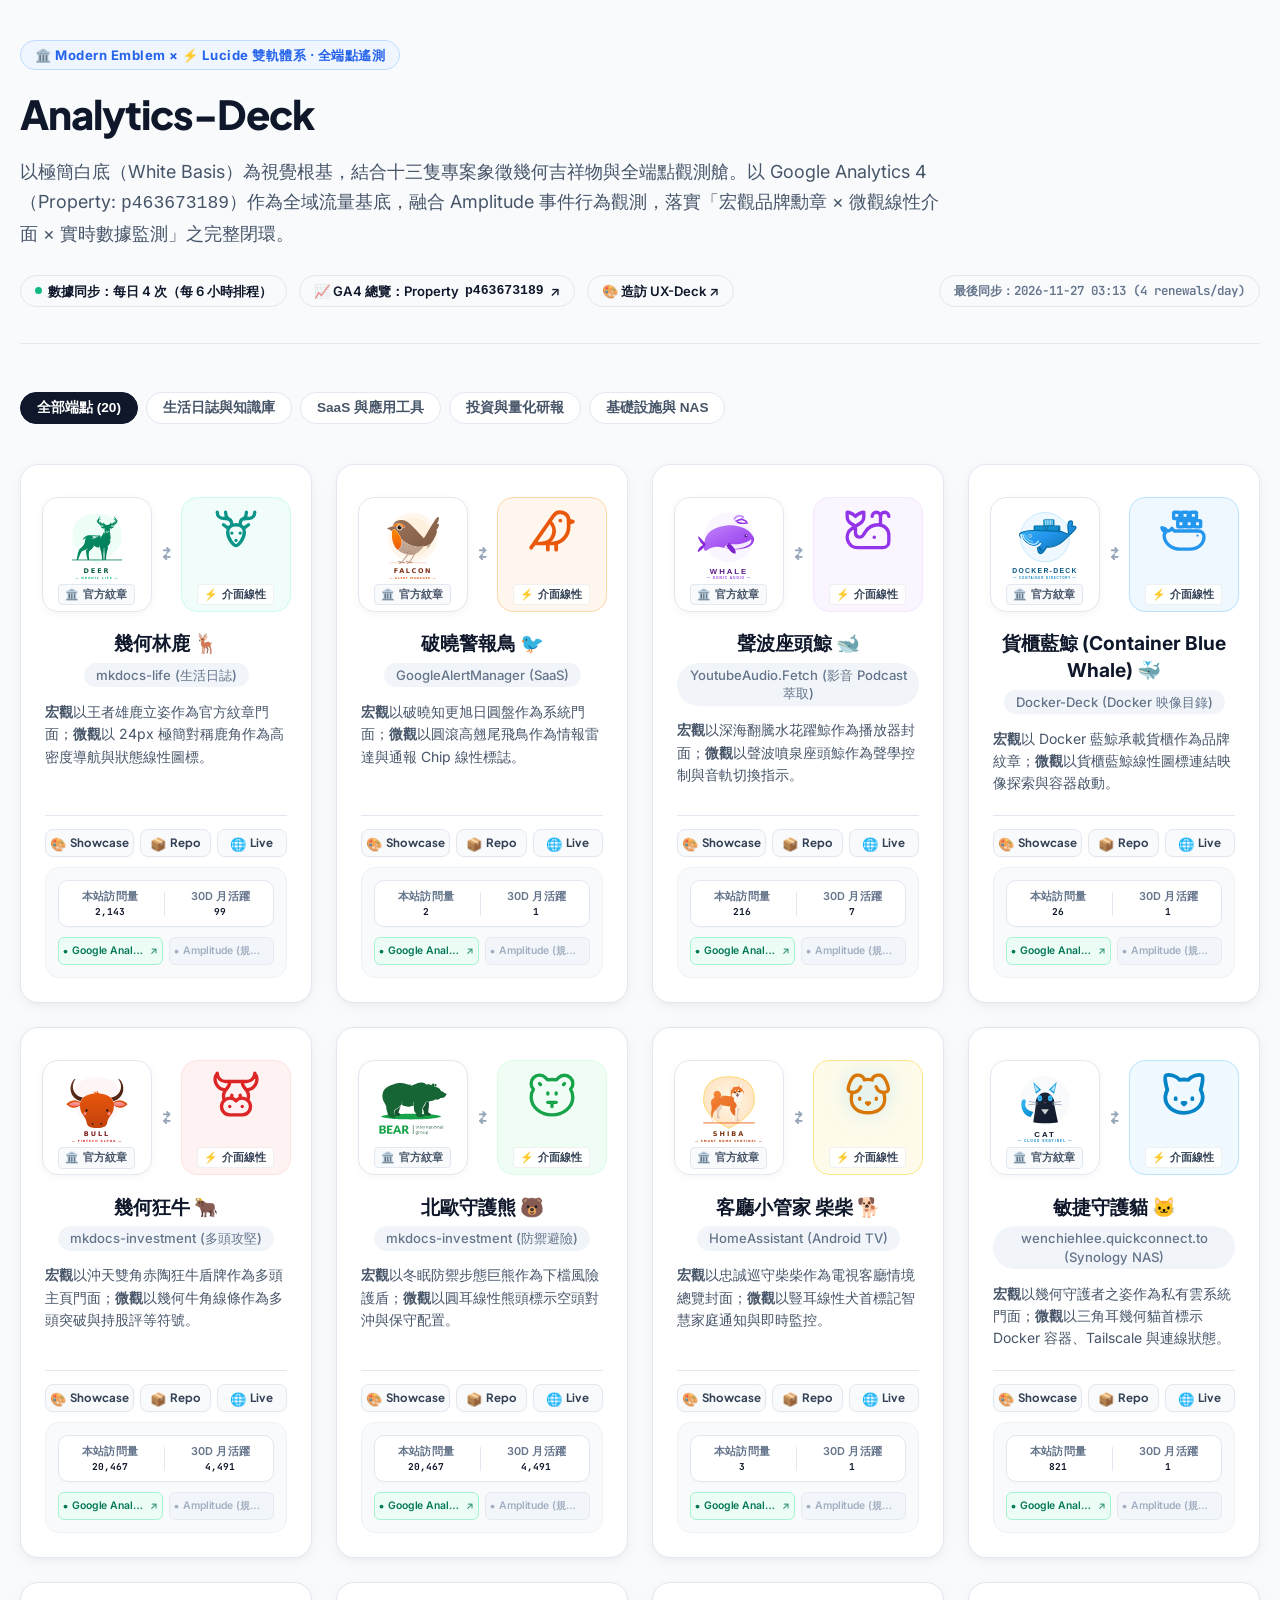
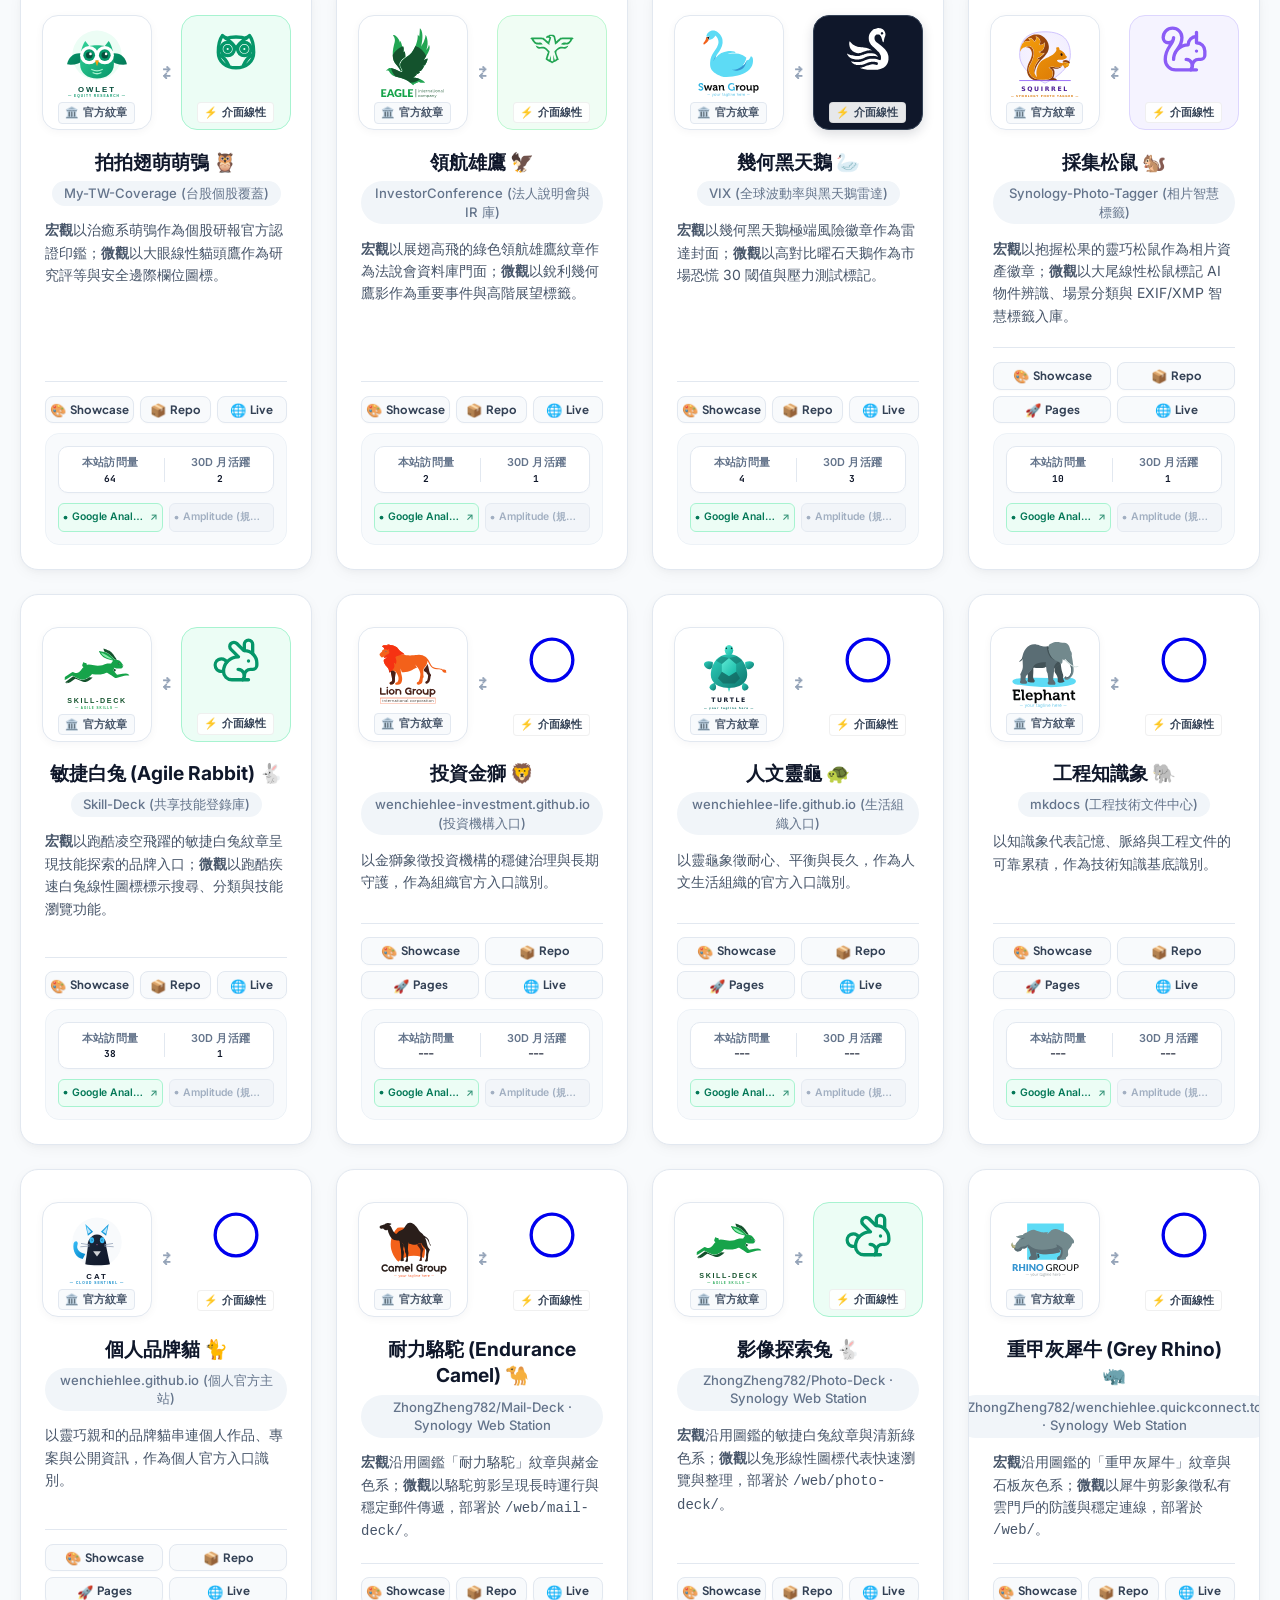
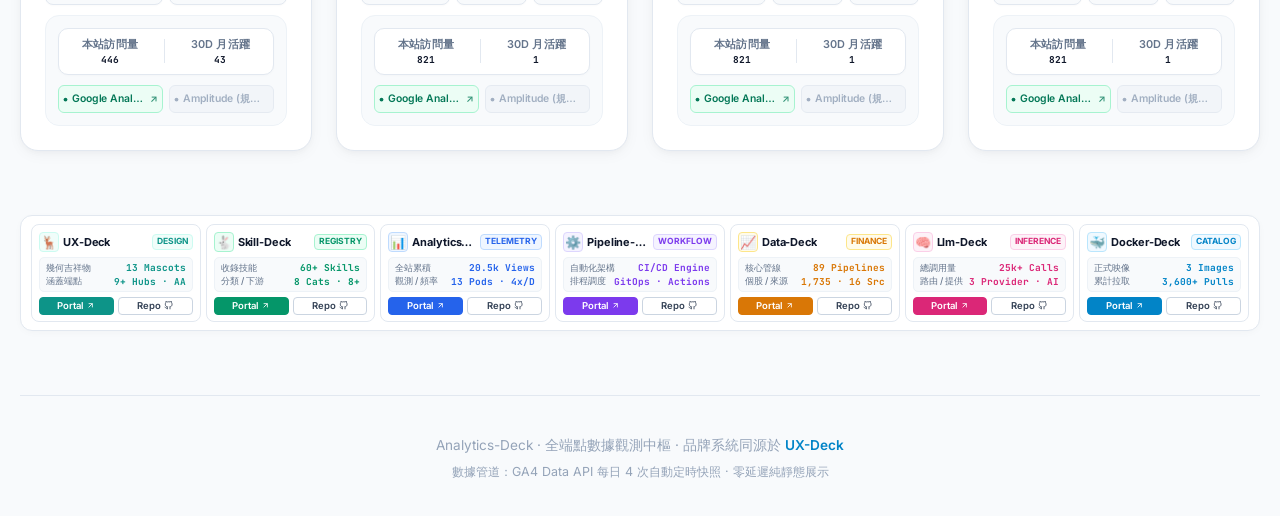
==== commit b249c7b5: "chore(telemetry): 4-times-daily GA4 data renewal [skip ci]" ====
--- a/index.html
+++ b/index.html
@@ -1,2741 +1,2741 @@
-<!DOCTYPE html>
-<html lang="zh-TW">
-<head>
-  <meta charset="UTF-8">
-  <meta name="viewport" content="width=device-width, initial-scale=1.0">
-  <title>Analytics-Deck · 全端點數據觀測中樞</title>
-  
-  <!-- Analytics-Deck 📊 Favicon -->
-  <link rel="icon" type="image/svg+xml" href="./favicon.svg">
-  <link rel="icon" type="image/png" sizes="32x32" href="./favicon.png">
-  <link rel="shortcut icon" href="./favicon.ico">
-
-  <!-- Google Fonts (Exact UX-Deck Typography Stack) -->
-  <link rel="preconnect" href="https://fonts.googleapis.com">
-  <link rel="preconnect" href="https://fonts.gstatic.com" crossorigin>
-  <link href="https://fonts.googleapis.com/css2?family=Comfortaa:wght@600;700&family=Inter:wght@400;500;600;700&family=JetBrains+Mono:wght@400;500;600;700&family=LXGW+WenKai+TC:wght@300;400;700&family=Noto+Sans+TC:wght@400;500;600;700&family=Noto+Serif+TC:wght@400;600;700;900&family=Plus+Jakarta+Sans:wght@500;600;700;800&family=Quicksand:wght@500;600;700&family=Zen+Maru+Gothic:wght@500;700&display=swap" rel="stylesheet">
-
-  <!-- Tokens CSS -->
-  <link rel="stylesheet" href="./tokens/tokens.css">
-
-  <style>
-
-    /* ==========================================================================
-       UX-Deck Aligned Design System & Color Tone
-       White Basis & Crisp Light Theme Palette with Radial Atmosphere Gradients
-       ========================================================================== */
-    :root {
-      --bg-studio: #ffffff;
-      --bg-subtle: #f8fafc;
-      --surface-card: #ffffff;
-      --surface-elevated: #f1f5f9;
-      --border-light: #e2e8f0;
-      --border-subtle: #edf2f7;
-      --border-hover: #cbd5e1;
-      
-      --text-main: #0f172a;       /* Slate 900 */
-      --text-muted: #475569;      /* Slate 600 */
-      --text-dim: #94a3b8;        /* Slate 400 */
-
-      --shadow-sm: 0 1px 3px rgba(0, 0, 0, 0.05), 0 1px 2px rgba(0, 0, 0, 0.03);
-      --shadow-card: 0 4px 16px -2px rgba(15, 23, 42, 0.05), 0 2px 6px -1px rgba(15, 23, 42, 0.03);
-      --shadow-hover: 0 12px 28px -4px rgba(15, 23, 42, 0.08), 0 4px 10px -2px rgba(15, 23, 42, 0.04);
-    }
-
-    * {
-      box-sizing: border-box;
-      margin: 0;
-      padding: 0;
-    }
-
-    body {
-      background-color: var(--bg-studio);
-      color: var(--text-main);
-      font-family: "Noto Sans TC", -apple-system, BlinkMacSystemFont, "Segoe UI", Roboto, sans-serif;
-      line-height: 1.6;
-      padding: 3.5rem 1.75rem 6rem;
-      min-height: 100vh;
-      background-image: 
-        radial-gradient(circle at 10% 8%, rgba(56, 189, 248, 0.04) 0%, transparent 35%),
-        radial-gradient(circle at 90% 15%, rgba(139, 92, 246, 0.03) 0%, transparent 40%),
-        radial-gradient(circle at 50% 95%, rgba(13, 148, 136, 0.03) 0%, transparent 45%);
-      background-attachment: fixed;
-    }
-
-    .container {
-      max-width: 1280px;
-      margin: 0 auto;
-    }
-
-    /* Studio Header (Identical to UX-Deck) */
-    header {
-      margin-bottom: 3rem;
-      border-bottom: 1px solid var(--border-light);
-      padding-bottom: 2.25rem;
-      display: flex;
-      flex-direction: column;
-      gap: 1.15rem;
-    }
-
-    .header-badge {
-      display: inline-flex;
-      align-items: center;
-      gap: 8px;
-      background: #eff6ff;
-      color: #2563eb;
-      border: 1px solid #bfdbfe;
-      padding: 5px 14px;
-      border-radius: 9999px;
-      font-size: 0.82rem;
-      font-weight: 700;
-      width: fit-content;
-      letter-spacing: 0.04em;
-    }
-
-    h1 {
-      font-size: 2.5rem;
-      font-weight: 800;
-      letter-spacing: -0.025em;
-      line-height: 1.25;
-      color: #0f172a;
-      font-family: "Plus Jakarta Sans", "Noto Sans TC", sans-serif;
-    }
-
-    .subtitle {
-      color: var(--text-muted);
-      font-size: 1.125rem;
-      max-width: 920px;
-      line-height: 1.65;
-    }
-
-    /* Telemetry Navigation Strip */
-    .telemetry-nav-strip {
-      display: flex;
-      flex-wrap: wrap;
-      align-items: center;
-      gap: 12px;
-      margin-top: 0.5rem;
-    }
-
-    .live-url-pill {
-      display: inline-flex;
-      align-items: center;
-      gap: 6px;
-      background: #f8fafc;
-      border: 1px solid #e2e8f0;
-      border-radius: 9999px;
-      padding: 6px 14px;
-      font-size: 0.82rem;
-      font-weight: 600;
-      color: #0f172a;
-      text-decoration: none;
-      transition: all 0.2s ease;
-    }
-
-    .live-url-pill:hover {
-      background: #f1f5f9;
-      border-color: #cbd5e1;
-    }
-
-    .pill-pulse {
-      width: 7px;
-      height: 7px;
-      border-radius: 50%;
-      background: #10b981;
-      display: inline-block;
-      box-shadow: 0 0 0 0 rgba(16, 185, 129, 0.7);
-      animation: pulse 2s infinite;
-    }
-
-    @keyframes pulse {
-      0% { box-shadow: 0 0 0 0 rgba(16, 185, 129, 0.7); }
-      70% { box-shadow: 0 0 0 6px rgba(16, 185, 129, 0); }
-      100% { box-shadow: 0 0 0 0 rgba(16, 185, 129, 0); }
-    }
-
-    /* Category Filter Tabs */
-    .filter-bar {
-      display: flex;
-      align-items: center;
-      gap: 8px;
-      flex-wrap: wrap;
-      margin-bottom: 2.5rem;
-    }
-
-    .filter-btn {
-      background: #ffffff;
-      border: 1px solid var(--border-light);
-      border-radius: 9999px;
-      padding: 6px 16px;
-      font-size: 0.85rem;
-      font-weight: 600;
-      color: #475569;
-      cursor: pointer;
-      transition: all 0.2s ease;
-    }
-
-    .filter-btn:hover {
-      background: #f8fafc;
-      color: #0f172a;
-      border-color: #cbd5e1;
-    }
-
-    .filter-btn.active {
-      background: #0f172a;
-      color: #ffffff;
-      border-color: #0f172a;
-    }
-
-    /* Mascot Icons Standard Styling (From UX-Deck) */
-    .ux-icon {
-      display: inline-block;
-      width: 24px;
-      height: 24px;
-      vertical-align: middle;
-      flex-shrink: 0;
-      stroke-width: 1.6;
-      stroke: currentColor;
-      fill: none;
-      stroke-linecap: round;
-      stroke-linejoin: round;
-      transition: all 0.25s cubic-bezier(0.2, 0, 0, 1);
-    }
-    .ux-icon-xl { width: 50px; height: 50px; }
-
-    /* Mascot Brand Colors & Hover Animations (Identical to UX-Deck) */
-    .ux-icon-deer { color: #0d9488; }
-    .ux-icon-deer:hover { transform: translateY(-3px) scale(1.08); color: #0f766e; }
-
-    .ux-icon-falcon { color: #ea580c; }
-    .ux-icon-falcon:hover { transform: rotate(-6deg) scale(1.1); color: #c2410c; }
-
-    .ux-icon-whale { color: #9333ea; }
-    .ux-icon-whale:hover { transform: translateY(-3px) rotate(3deg); color: #7e22ce; }
-
-    .ux-icon-docker { color: #2496ed; }
-    .ux-icon-docker:hover { transform: translateY(-3px) scale(1.08); color: #0877c9; }
-
-    .ux-icon-bull { color: #dc2626; }
-    .ux-icon-bull:hover { transform: translateY(-3px) scale(1.1); color: #b91c1c; }
-
-    .ux-icon-bear { color: #16a34a; }
-    .ux-icon-bear:hover { transform: translateY(3px) scale(1.08); color: #15803d; }
-
-    .ux-icon-sentinel { color: #d97706; }
-    .ux-icon-sentinel:hover { transform: scale(1.12); color: #b45309; }
-
-    .ux-icon-pangolin { color: #0284c7; }
-    .ux-icon-pangolin:hover { transform: scale(1.12); color: #0369a1; }
-
-    .ux-icon-owl { color: #059669; }
-    .ux-icon-owl:hover { transform: translateY(-3px) scale(1.1); color: #047857; }
-
-    .ux-icon-eagle { color: #22a553; }
-    .ux-icon-eagle:hover { transform: translateY(-3px) scale(1.08); color: #166534; filter: drop-shadow(0 0 8px rgba(34, 165, 83, 0.45)); }
-
-    .ux-icon-swan { color: #0f172a; }
-    .ux-icon-swan:hover { transform: translateY(-3px) scale(1.08); color: #ef4444; filter: drop-shadow(0 0 8px rgba(239, 68, 68, 0.6)); }
-
-    .ux-icon-squirrel { color: #8b5cf6; }
-    .ux-icon-squirrel:hover { transform: translateY(-3px) scale(1.1); color: #7c3aed; filter: drop-shadow(0 0 8px rgba(139, 92, 246, 0.45)); }
-
-    .ux-icon-rabbit { color: #059669; }
-    .ux-icon-rabbit:hover { transform: translateY(-3px) scale(1.08); color: #047857; }
-
-    /* Mascot Wrappers (Pastel Brand Tones from UX-Deck) */
-    .wrapper-deer { background: #f0fdfa; border: 1px solid #ccfbf1; }
-    .wrapper-falcon { background: #fff7ed; border: 1px solid #fed7aa; }
-    .wrapper-whale { background: #faf5ff; border: 1px solid #f3e8ff; }
-    .wrapper-docker-whale { background: #eff8ff; border: 1px solid #b8e1ff; }
-    .wrapper-bull { background: #fef2f2; border: 1px solid #fee2e2; }
-    .wrapper-bear { background: #f0fdf4; border: 1px solid #dcfce7; }
-    .wrapper-sentinel { background: #fffbeb; border: 1px solid #fde68a; }
-    .wrapper-pangolin { background: #f0f9ff; border: 1px solid #bae6fd; }
-    .wrapper-owl { background: #ecfdf5; border: 1px solid #a7f3d0; }
-    .wrapper-eagle { background: #f0fdf4; border: 1px solid #bbf7d0; }
-    .wrapper-swan { background: #0f172a; border: 1px solid #334155; box-shadow: 0 4px 12px rgba(15, 23, 42, 0.15); }
-    .wrapper-swan .ux-icon-swan { color: #ffffff; }
-    .wrapper-squirrel { background: #f5f3ff; border: 1px solid #ddd6fe; }
-    .wrapper-rabbit { background: #ecfdf5; border: 1px solid #a7f3d0; }
-
-    /* Mascot Grid (White Card Basis from UX-Deck) */
-    .mascot-grid {
-      display: grid;
-      grid-template-columns: repeat(auto-fit, minmax(280px, 1fr));
-      gap: 1.5rem;
-      margin-bottom: 3.5rem;
-    }
-
-    .mascot-card {
-      background: var(--surface-card);
-      border: 1px solid var(--border-light);
-      border-radius: 18px;
-      padding: 2rem 1.5rem 1.5rem;
-      display: flex;
-      flex-direction: column;
-      align-items: center;
-      text-align: center;
-      transition: all 0.25s ease;
-      position: relative;
-      overflow: hidden;
-      box-shadow: var(--shadow-card);
-    }
-
-    .mascot-card::before {
-      content: "";
-      position: absolute;
-      top: 0;
-      left: 0;
-      right: 0;
-      height: 4px;
-      background: transparent;
-      transition: all 0.25s ease;
-    }
-
-    .mascot-card:hover {
-      transform: translateY(-5px);
-      border-color: var(--border-hover);
-      box-shadow: var(--shadow-hover);
-    }
-
-    /* Card Hover Top Strips (UX-Deck Brand Colors) */
-    .mascot-card.card-deer:hover::before { background: #0d9488; }
-    .mascot-card.card-falcon:hover::before { background: #ea580c; }
-    .mascot-card.card-whale:hover::before { background: #9333ea; }
-    .mascot-card.card-docker-whale:hover::before { background: #2496ed; }
-    .mascot-card.card-bull:hover::before { background: #dc2626; }
-    .mascot-card.card-bear:hover::before { background: #16a34a; }
-    .mascot-card.card-sentinel:hover::before { background: #d97706; }
-    .mascot-card.card-pangolin:hover::before { background: #0284c7; }
-    .mascot-card.card-owl:hover::before { background: #059669; }
-    .mascot-card.card-eagle:hover::before { background: #22a553; }
-    .mascot-card.card-swan:hover::before { background: #0f172a; }
-    .mascot-card.card-squirrel:hover::before { background: #8b5cf6; }
-    .mascot-card.card-rabbit:hover::before { background: #059669; }
-
-    /* Mascot Duo Stage (Exact UX-Deck Specs) */
-    .mascot-duo-stage {
-      display: flex;
-      align-items: center;
-      justify-content: center;
-      gap: 10px;
-      width: 100%;
-      margin-bottom: 1.15rem;
-    }
-
-    .emblem-tile {
-      background: #ffffff;
-      border: 1px solid #e2e8f0;
-      border-radius: 16px;
-      padding: 8px 10px 6px;
-      display: flex;
-      flex-direction: column;
-      align-items: center;
-      text-decoration: none;
-      box-shadow: 0 2px 8px rgba(15, 23, 42, 0.04);
-      transition: all 0.25s ease;
-      width: 110px;
-      height: 115px;
-      justify-content: space-between;
-      flex-shrink: 0;
-    }
-
-    .emblem-tile:hover {
-      transform: translateY(-3px) scale(1.03);
-      border-color: #cbd5e1;
-      box-shadow: 0 8px 20px -2px rgba(15, 23, 42, 0.08);
-    }
-
-    .emblem-thumb {
-      width: 78px;
-      height: 78px;
-      object-fit: contain;
-    }
-
-    .duo-divider {
-      display: flex;
-      align-items: center;
-      justify-content: center;
-      color: #94a3b8;
-      font-weight: 700;
-      font-size: 1.1rem;
-    }
-
-    .lucide-tile {
-      border-radius: 16px;
-      padding: 8px 10px 6px;
-      display: flex;
-      flex-direction: column;
-      align-items: center;
-      text-decoration: none;
-      transition: all 0.25s ease;
-      width: 110px;
-      height: 115px;
-      justify-content: space-between;
-      flex-shrink: 0;
-    }
-
-    .lucide-tile:hover {
-      transform: translateY(-3px) scale(1.03);
-      box-shadow: 0 8px 20px -2px rgba(15, 23, 42, 0.08);
-    }
-
-    .badge-role-tag {
-      font-size: 0.68rem;
-      font-weight: 700;
-      padding: 2px 6px;
-      border-radius: 4px;
-      white-space: nowrap;
-      letter-spacing: 0.02em;
-    }
-
-    .badge-role-tag.emblem-tag {
-      background: #f8fafc;
-      color: #475569;
-      border: 1px solid #e2e8f0;
-    }
-
-    .badge-role-tag.lucide-tag {
-      background: rgba(255, 255, 255, 0.9);
-      color: #334155;
-      border: 1px solid rgba(0, 0, 0, 0.06);
-    }
-
-    /* Mascot Info */
-    .mascot-name {
-      font-weight: 700;
-      font-size: 1.2rem;
-      margin-bottom: 0.35rem;
-      color: #0f172a;
-    }
-
-    .mascot-project {
-      font-size: 0.82rem;
-      color: #64748b;
-      background: #f1f5f9;
-      padding: 3px 12px;
-      border-radius: 9999px;
-      margin-bottom: 0.85rem;
-      font-weight: 500;
-      display: inline-block;
-    }
-
-    .mascot-desc {
-      font-size: 0.875rem;
-      color: #475569;
-      line-height: 1.6;
-      margin-bottom: 1.25rem;
-      min-height: 54px;
-      text-align: left;
-      width: 100%;
-    }
-
-    /* ==========================================================================
-       Smart Conditional Endpoints (3 buttons for pages==live, 4 for pages!=live)
-       ========================================================================== */
-    .card-endpoints {
-      display: grid;
-      gap: 6px;
-      width: 100%;
-      margin-top: auto;
-      margin-bottom: 10px;
-      padding-top: 0.85rem;
-      border-top: 1px solid var(--border-light);
-    }
-
-    .card-endpoints.ep-count-3 {
-      grid-template-columns: repeat(3, 1fr);
-    }
-
-    .card-endpoints.ep-count-4 {
-      grid-template-columns: repeat(2, 1fr);
-    }
-
-    .endpoint-pill {
-      display: inline-flex;
-      align-items: center;
-      justify-content: center;
-      gap: 4px;
-      padding: 6px 4px;
-      border-radius: 8px;
-      font-size: 0.72rem;
-      font-weight: 700;
-      text-decoration: none;
-      border: 1px solid var(--border-light);
-      background: #f8fafc;
-      color: #334155;
-      font-family: "Plus Jakarta Sans", "Inter", -apple-system, BlinkMacSystemFont, "Segoe UI", Roboto, sans-serif;
-      transition: all 0.2s cubic-bezier(0.2, 0, 0, 1);
-      user-select: none;
-      -webkit-user-select: none;
-      box-shadow: 0 1px 2px rgba(0, 0, 0, 0.02);
-    }
-
-    .endpoint-pill .ep-icon {
-      font-size: 0.82rem;
-      line-height: 1;
-      flex-shrink: 0;
-    }
-
-    .endpoint-pill .ep-label {
-      line-height: 1.2;
-      white-space: nowrap;
-    }
-
-    .endpoint-pill:hover {
-      transform: translateY(-2px);
-      box-shadow: 0 4px 10px rgba(15, 23, 42, 0.08);
-      text-decoration: none;
-    }
-
-    .endpoint-pill.ep-showcase:hover {
-      background: #eff6ff;
-      border-color: #93c5fd;
-      color: #1d4ed8;
-    }
-
-    .endpoint-pill.ep-repo:hover {
-      background: #f1f5f9;
-      border-color: #94a3b8;
-      color: #0f172a;
-    }
-
-    .endpoint-pill.ep-pages:hover {
-      background: #fffbeb;
-      border-color: #fde68a;
-      color: #b45309;
-    }
-
-    .endpoint-pill.ep-live:hover {
-      background: #ecfdf5;
-      border-color: #6ee7b7;
-      color: #047857;
-    }
-
-    /* ==========================================================================
-       Telemetry Pod (端點觀測艙 - 精緻對齊 UX-Deck 輕量卡片風格)
-       ========================================================================== */
-    .telemetry-pod {
-      width: 100%;
-      background: #f8fafc;
-      border: 1px solid #edf2f7;
-      border-radius: 14px;
-      padding: 12px;
-      display: flex;
-      flex-direction: column;
-      gap: 10px;
-    }
-
-    .telemetry-stat-card {
-      display: flex;
-      align-items: center;
-      justify-content: space-around;
-      background: #ffffff;
-      border: 1px solid #e2e8f0;
-      border-radius: 10px;
-      padding: 8px 10px;
-      box-shadow: 0 1px 3px rgba(15, 23, 42, 0.02);
-    }
-
-    .telemetry-stat-item {
-      display: flex;
-      flex-direction: column;
-      align-items: center;
-      gap: 2px;
-    }
-
-    .stat-label {
-      font-size: 0.68rem;
-      font-weight: 600;
-      color: #64748b;
-      letter-spacing: 0.02em;
-    }
-
-    .stat-val {
-      font-family: "JetBrains Mono", monospace;
-      font-weight: 700;
-      font-size: 1rem;
-      line-height: 1.2;
-    }
-
-    .stat-views {
-      color: #0284c7; /* Brand Blue from UX-Deck */
-    }
-
-    .stat-users {
-      color: #0f172a;
-    }
-
-    .stat-divider {
-      width: 1px;
-      height: 24px;
-      background: #e2e8f0;
-    }
-
-    /* Telemetry Action Buttons */
-    .telemetry-actions {
-      display: flex;
-      gap: 6px;
-      width: 100%;
-    }
-
-    .telemetry-btn {
-      flex: 1;
-      min-width: 0;
-      display: inline-flex;
-      align-items: center;
-      justify-content: center;
-      gap: 4px;
-      padding: 6px 4px;
-      border-radius: 6px;
-      font-size: 0.65rem;
-      font-weight: 600;
-      letter-spacing: -0.01em;
-      text-decoration: none;
-      transition: all 0.2s ease;
-      white-space: nowrap;
-      overflow: hidden;
-    }
-
-    .telemetry-btn span {
-      overflow: hidden;
-      text-overflow: ellipsis;
-      white-space: nowrap;
-    }
-
-    .btn-dot-icon {
-      flex-shrink: 0;
-      width: 5px;
-      height: 5px;
-    }
-
-    .btn-arrow {
-      font-size: 0.62rem;
-      opacity: 0.8;
-      flex-shrink: 0;
-      transition: transform 0.15s ease;
-    }
-
-    .telemetry-btn:hover .btn-arrow {
-      transform: translate(1px, -1px);
-    }
-
-    @media (max-width: 320px) {
-      .telemetry-actions {
-        flex-direction: column;
-      }
-    }
-
-    /* Google Analytics Button (Crisp Emerald Green) */
-    .btn-ga {
-      background: #ecfdf5;
-      color: #047857;
-      border: 1px solid #a7f3d0;
-    }
-
-    .btn-ga:hover {
-      background: #d1fae5;
-      color: #065f46;
-      border-color: #6ee7b7;
-      box-shadow: 0 2px 6px rgba(16, 185, 129, 0.15);
-    }
-
-    /* Amplitude Button (Crisp Royal Violet) */
-    .btn-amplitude {
-      background: #faf5ff;
-      color: #7c3aed;
-      border: 1px solid #e9d5ff;
-    }
-
-    .btn-amplitude:hover {
-      background: #f3e8ff;
-      color: #6d28d9;
-      border-color: #c4b5fd;
-      box-shadow: 0 2px 6px rgba(124, 58, 237, 0.15);
-    }
-
-    .btn-amplitude-disabled {
-      background: #f1f5f9;
-      color: #94a3b8;
-      border: 1px solid #e2e8f0;
-      cursor: not-allowed;
-      opacity: 0.85;
-    }
-
-*, *::before, *::after {
-      box-sizing: border-box;
-      margin: 0;
-      padding: 0;
-    }
-
-    body {
-      font-family: 'Inter', -apple-system, BlinkMacSystemFont, "Segoe UI", Roboto, sans-serif;
-      background: #f8fafc;
-      color: #0f172a;
-      padding: 40px 20px;
-      line-height: 1.4;
-    }
-
-    .preview-canvas {
-      max-width: 1380px;
-      margin: 0 auto;
-    }
-
-    .preview-header {
-      margin-bottom: 24px;
-      text-align: center;
-    }
-
-    .preview-badge {
-      display: inline-flex;
-      align-items: center;
-      gap: 6px;
-      padding: 3px 10px;
-      background: #e2e8f0;
-      color: #334155;
-      font-size: 11px;
-      font-weight: 700;
-      letter-spacing: 0.06em;
-      text-transform: uppercase;
-      border-radius: 9999px;
-      margin-bottom: 8px;
-    }
-
-    .preview-badge::before {
-      content: "";
-      width: 6px;
-      height: 6px;
-      border-radius: 50%;
-      background: #10b981;
-    }
-
-    .preview-header h1 {
-      font-size: 20px;
-      font-weight: 800;
-      letter-spacing: -0.02em;
-      color: #0f172a;
-    }
-
-    .preview-header p {
-      font-size: 12.5px;
-      color: #64748b;
-      margin-top: 4px;
-    }
-
-    /* =========================================================
-       PURE 6 CARDS FOOTER (Ultra-Clean, No Top/Bottom Fluff)
-       ========================================================= */
-    .deck-family-footer {
-      background: #ffffff;
-      border: 1px solid #e2e8f0;
-      border-radius: 12px;
-      padding: 8px 10px;
-      box-shadow: 0 2px 10px -2px rgba(15, 23, 42, 0.04);
-    }
-
-    /* 7 COMPACT CARDS ROW (Strict One-Row, Zero Scrollbar) */
-    .deck-cards-row {
-      display: grid;
-      grid-template-columns: repeat(7, 1fr);
-      gap: 5px;
-      width: 100%;
-      overflow-x: auto;
-      scrollbar-width: none;
-      -ms-overflow-style: none;
-    }
-
-    .deck-cards-row::-webkit-scrollbar {
-      display: none;
-      width: 0;
-      height: 0;
-    }
-
-    /* ULTRA COMPACT CARD (~90px height, Zero Overflow) */
-    .deck-card {
-      background: #ffffff;
-      border: 1px solid #e2e8f0;
-      border-radius: 8px;
-      padding: 7px 7px 6px;
-      display: flex;
-      flex-direction: column;
-      justify-content: space-between;
-      gap: 5px;
-      transition: all 0.16s ease;
-      position: relative;
-      min-width: 0;
-    }
-
-    .deck-card:hover {
-      transform: translateY(-2px);
-      box-shadow: 0 6px 14px -3px rgba(15, 23, 42, 0.08);
-      border-color: var(--deck-accent, #3b82f6);
-    }
-
-    /* Card Head: Avatar + Title + Tag */
-    .deck-card-head {
-      display: flex;
-      align-items: center;
-      gap: 4px;
-      min-width: 0;
-    }
-
-    .deck-avatar {
-      font-size: 13px;
-      line-height: 1;
-      width: 20px;
-      height: 20px;
-      border-radius: 4px;
-      background: var(--deck-bg, #f1f5f9);
-      border: 1px solid var(--deck-border, #e2e8f0);
-      display: inline-flex;
-      align-items: center;
-      justify-content: center;
-      flex-shrink: 0;
-    }
-
-    .deck-card-title {
-      font-size: 11px;
-      font-weight: 700;
-      color: #0f172a;
-      letter-spacing: -0.01em;
-      white-space: nowrap;
-      overflow: hidden;
-      text-overflow: ellipsis;
-      min-width: 0;
-    }
-
-    .deck-tag {
-      font-size: 8.5px;
-      font-weight: 700;
-      text-transform: uppercase;
-      padding: 1px 4px;
-      border-radius: 4px;
-      background: var(--deck-bg, #f1f5f9);
-      color: var(--deck-accent, #475569);
-      margin-left: auto;
-      border: 1px solid var(--deck-border, #e2e8f0);
-      flex-shrink: 0;
-    }
-
-    /* Compact Key Numbers Tray */
-    .deck-numbers-compact {
-      background: #f8fafc;
-      border: 1px solid #edf2f7;
-      border-radius: 5px;
-      padding: 4px 6px;
-      display: flex;
-      flex-direction: column;
-      gap: 2px;
-    }
-
-    .stat-line {
-      display: flex;
-      align-items: center;
-      justify-content: space-between;
-      font-size: 9px;
-      line-height: 1.2;
-      white-space: nowrap;
-    }
-
-    .stat-lbl {
-      color: #64748b;
-      font-weight: 500;
-    }
-
-    .stat-val {
-      font-family: 'JetBrains Mono', monospace;
-      font-weight: 700;
-      color: var(--deck-accent, #0f172a);
-      font-size: 9.5px;
-    }
-
-    /* Compact Dual Action Buttons */
-    .deck-actions-compact {
-      display: grid;
-      grid-template-columns: 1fr 1fr;
-      gap: 4px;
-    }
-
-    .deck-btn {
-      display: inline-flex;
-      align-items: center;
-      justify-content: center;
-      gap: 3px;
-      padding: 3px 0;
-      font-size: 9.5px;
-      font-weight: 600;
-      text-decoration: none;
-      border-radius: 4px;
-      line-height: 1;
-      transition: all 0.12s ease;
-    }
-
-    .deck-btn-portal {
-      background: var(--deck-accent, #0f172a);
-      color: #ffffff;
-      border: 1px solid var(--deck-accent, #0f172a);
-    }
-
-    .deck-btn-portal:hover {
-      opacity: 0.9;
-    }
-
-    .deck-btn-repo {
-      background: #ffffff;
-      color: #334155;
-      border: 1px solid #cbd5e1;
-    }
-
-    .deck-btn-repo:hover {
-      background: #f8fafc;
-      border-color: #94a3b8;
-      color: #0f172a;
-    }
-
-    .deck-btn svg {
-      width: 9px;
-      height: 9px;
-      stroke-width: 2.2;
-    }
-
-    /* THEME ACCENTS */
-    .theme-ux {
-      --deck-accent: #0d9488;
-      --deck-bg: #f0fdfa;
-      --deck-border: #ccfbf1;
-    }
-    .theme-skill {
-      --deck-accent: #059669;
-      --deck-bg: #ecfdf5;
-      --deck-border: #a7f3d0;
-    }
-    .theme-analytics {
-      --deck-accent: #2563eb;
-      --deck-bg: #eff6ff;
-      --deck-border: #bfdbfe;
-    }
-    .theme-pipeline {
-      --deck-accent: #7c3aed;
-      --deck-bg: #f5f3ff;
-      --deck-border: #ddd6fe;
-    }
-    .theme-data {
-      --deck-accent: #d97706;
-      --deck-bg: #fffbeb;
-      --deck-border: #fde68a;
-    }
-        .theme-llm {
-      --deck-accent: #db2777;
-      --deck-bg: #fdf2f8;
-      --deck-border: #fbcfe8;
-    }
-.theme-docker {
-      --deck-accent: #0284c7;
-      --deck-bg: #f0f9ff;
-      --deck-border: #bae6fd;
-    }
-
-    /* Studio Footer */
-    footer {
-      margin-top: 4rem;
-      border-top: 1px solid var(--border-light);
-      padding-top: 2.5rem;
-      display: flex;
-      flex-direction: column;
-      align-items: center;
-      gap: 8px;
-      color: var(--text-dim);
-      font-size: 0.85rem;
-    }
-
-    footer a {
-      color: #0284c7;
-      text-decoration: none;
-      font-weight: 600;
-    }
-
-    footer a:hover {
-      text-decoration: underline;
-    }
-  
-  </style>
-
-</head>
-<body>
-
-  <!-- SVG Symbols Definition (From UX-Deck) -->
-  <svg xmlns="http://www.w3.org/2000/svg" style="display: none;">
-<symbol fill="none" id="icon-deer-life" stroke="currentColor" stroke-linecap="round" stroke-linejoin="round" stroke-width="1.6" viewbox="0 0 24 24">
-<path d="M3 3c0 2 1 3 4 3c2 0 3 1 3 3"></path>
-<path d="M21 3c0 2-1 3-4 3c-2 0-3 .3-3 3"></path>
-<path d="M7 3c0 1.3.3 2.3 1 3"></path>
-<path d="M17 3c0 1.3-.3 2.3-1 3"></path>
-<path d="M12 19c-1 0-4-3-4-6.5 0-2 1.3-3.5 4-3.5s4 1.5 4 3.5c0 3.5-3 6.5-4 6.5"></path>
-<path d="M8 10.5l-2-1.5"></path>
-<path d="M16 10.5l2-1.5"></path>
-<path d="M10 13v.01"></path>
-<path d="M14 13v.01"></path>
-<path d="M12 16.5h.01"></path>
-</symbol>
-<symbol fill="none" id="icon-falcon-radar" stroke="currentColor" stroke-linecap="round" stroke-linejoin="round" stroke-width="1.8" viewbox="0 0 24 24">
-<path d="M16 7h.01"></path>
-<path d="M3.4 18H12a8 8 0 0 0 8-8V7a4 4 0 0 0-7.28-2.3L2 20"></path>
-<path d="m20 7 2 .5-2 .5"></path>
-<path d="M10 18v3"></path>
-<path d="M14 17.75V21"></path>
-<path d="M7 18a6 6 0 0 0 3.84-10.61"></path>
-</symbol>
-<symbol fill="none" id="icon-whale-sonic" stroke="currentColor" stroke-linecap="round" stroke-linejoin="round" stroke-width="1.6" viewbox="0 0 24 24">
-<path d="M18 9V5a2 2 0 0 0-4 0"></path>
-<path d="M18 5a2 2 0 0 1 4 0"></path>
-<path d="M6 9.7 3.9 8.4C2.7 7.7 2 6.4 2 5V3c2 0 4 2 4 2s2-2 4-2v2c0 1.4-.7 2.7-1.9 3.4l-3.8 2.4A5 5 0 0 0 7 20h12c1.7 0 3-1.3 3-3v-3c0-2.8-2.2-5-5-5-2.7 0-5.1 1.4-6.4 3.6L9.7 14A2 2 0 0 1 6 13Z"></path>
-<path d="M15 15h.01"></path>
-</symbol>
-<symbol fill="none" id="icon-bull-fintech" stroke="currentColor" stroke-linecap="round" stroke-linejoin="round" stroke-width="1.6" viewbox="0 0 24 24">
-<path d="M7 10a5 5 0 0 1-4-8 4 4 0 0 0 4 4h10a4 4 0 0 0 4-4 5 5 0 0 1-4 8"></path>
-<path d="M6.4 15c-.3-.6-.4-1.3-.4-2 0-4 3-3 3-7"></path>
-<path d="M17.6 15c.3-.6.4-1.3.4-2 0-4-3-3-3-7"></path>
-<path d="M10 12.5v1.5"></path>
-<path d="M14 12.5v1.5"></path>
-<path d="M15 22a4 4 0 1 0-3-6.7A4 4 0 1 0 9 22Z"></path>
-<path d="M9 18h.01"></path>
-<path d="M15 18h.01"></path>
-</symbol>
-<symbol fill="none" id="icon-bear-defense" stroke="currentColor" stroke-linecap="round" stroke-linejoin="round" stroke-width="1.6" viewbox="0 0 24 24">
-<path d="m6 7 .5.5"></path>
-<path d="m18 7-.5.5"></path>
-<path d="M20.8 4.2c-1.6-1.6-4.1-1.6-5.7 0l-1 1a13.6 13.6 0 0 0-4.2 0l-1-1a4 4 0 0 0-5.8 5.6A7 7 0 0 0 2 13.5C2 18.2 6.5 22 12 22s10-3.8 10-8.5a7 7 0 0 0-1.1-3.8c1.5-1.6 1.5-4-.1-5.5"></path>
-<path d="M10 12v-.5"></path>
-<path d="M14 12v-.5"></path>
-<path d="M14 16h-4"></path>
-<path d="M12 16v2"></path>
-</symbol>
-<symbol fill="none" id="icon-sentinel-tv" stroke="currentColor" stroke-linecap="round" stroke-linejoin="round" stroke-width="1.6" viewbox="0 0 24 24">
-<path d="M8.5 8.5c-.38 1.05-1.08 2.03-2.34 2.5-1.93.72-3.58-.3-3.66-1-.11-.99 1.18-6.53 4-7 1.92-.32 3.65.85 3.65 2.24A7.5 7.5 0 0 1 14 5.28c0-1.39 1.84-2.6 3.77-2.28 2.82.47 4.11 6.01 4 7-.08.7-1.73 1.72-3.66 1-1.26-.47-1.85-1.45-2.24-2.5"></path>
-<path d="M4.42 11.25A13.15 13.15 0 0 0 4 14.56C4 18.73 7.58 21 12 21s8-2.27 8-6.44a11.7 11.7 0 0 0-.49-3.31"></path>
-<path d="M8 14v.5"></path>
-<path d="M16 14v.5"></path>
-<path d="M11.25 16.25h1.5L12 17z"></path>
-</symbol>
-<symbol fill="none" id="icon-pangolin-shield" stroke="currentColor" stroke-linecap="round" stroke-linejoin="round" stroke-width="1.8" viewbox="0 0 24 24">
-<path d="M12 5c.67 0 1.35.09 2 .26 1.78-2 5.03-2.84 6.42-2.26 1.4.58-.42 7-.42 7 .57 1.07 1 2.24 1 3.44C21 17.9 16.97 21 12 21s-9-3-9-7.56c0-1.25.5-2.4 1-3.44 0 0-1.89-6.42-.5-7 1.39-.58 4.72.23 6.5 2.23A9.04 9.04 0 0 1 12 5Z"></path>
-<path d="M8 14v.5"></path>
-<path d="M16 14v.5"></path>
-<path d="M11.25 16.25h1.5L12 17l-.75-.75Z"></path>
-</symbol>
-<symbol fill="none" id="icon-owl-coverage" stroke="currentColor" stroke-linecap="round" stroke-linejoin="round" stroke-width="1.6" viewbox="0 0 24 24">
-<!-- Round Chubby Body & Ear Tufts -->
-<path d="M5.5 5.5 C4 7.5 3.5 10.5 3.5 13.5 C3.5 18 7 21 12 21 C17 21 20.5 18 20.5 13.5 C20.5 10.5 20 7.5 18.5 5.5 L16.8 7 C14.5 6 9.5 6 7.2 7 Z"></path>
-<!-- Brow Hood Arc to Beak -->
-<path d="M7 6.5 C9 8.5 11 9.5 12 12 C13 9.5 15 8.5 17 6.5"></path>
-<!-- Left Big Concentric Eye -->
-<circle cx="8" cy="12" r="3.2"></circle>
-<circle cx="8" cy="12" r="1.3"></circle>
-<!-- Right Big Concentric Eye -->
-<circle cx="16" cy="12" r="3.2"></circle>
-<circle cx="16" cy="12" r="1.3"></circle>
-<!-- Layered Flapping Wings -->
-<path d="M3.8 14.5 C5.5 15.5 7.5 17.5 8.5 20"></path>
-<path d="M20.2 14.5 C18.5 15.5 16.5 17.5 15.5 20"></path>
-</symbol>
-<symbol fill="currentColor" fill-rule="evenodd" id="icon-eagle-ir" viewbox="0 0 24 24">
-<path d="M 19.87 10.29 C 19.82 10.28, 19.63 10.46, 19.37 10.57 C 19.11 10.68, 18.53 10.90, 18.30 10.96 C 18.08 11.03, 18.08 10.95, 18.02 10.96 C 17.97 10.97, 18.37 11.01, 17.97 11.02 C 17.56 11.03, 16.41 10.68, 15.61 11.02 C 14.82 11.36, 13.62 12.66, 13.20 13.04 C 12.79 13.41, 13.15 13.21, 13.15 13.26 C 13.15 13.31, 13.19 13.24, 13.20 13.32 C 13.22 13.39, 13.15 13.34, 13.26 13.71 C 13.37 14.08, 13.77 15.22, 13.88 15.56 C 13.98 15.89, 13.84 15.60, 13.88 15.73 C 13.91 15.85, 14.05 16.13, 14.10 16.29 C 14.15 16.44, 14.28 16.53, 14.16 16.68 C 14.04 16.83, 13.55 17.20, 13.37 17.18 C 13.20 17.16, 13.22 16.92, 13.09 16.57 C 12.96 16.21, 12.68 15.31, 12.59 15.05 C 12.49 14.80, 12.54 14.95, 12.53 15.05 C 12.52 15.16, 12.52 15.56, 12.53 15.67 C 12.54 15.78, 12.58 15.40, 12.59 15.73 C 12.60 16.05, 12.67 17.28, 12.59 17.63 C 12.50 17.99, 12.25 17.85, 12.08 17.85 C 11.92 17.86, 11.68 17.74, 11.58 17.69 C 11.48 17.63, 11.49 17.96, 11.47 17.52 C 11.45 17.08, 11.49 15.39, 11.47 15.05 C 11.45 14.72, 11.39 15.40, 11.36 15.50 C 11.32 15.60, 11.27 15.59, 11.24 15.67 C 11.22 15.74, 11.22 15.87, 11.19 15.95 C 11.16 16.02, 11.10 16.04, 11.08 16.12 C 11.05 16.19, 11.08 16.24, 11.02 16.40 C 10.96 16.56, 10.80 16.95, 10.74 17.07 C 10.67 17.19, 10.77 17.19, 10.63 17.13 C 10.49 17.06, 10.02 16.78, 9.90 16.68 C 9.78 16.58, 9.80 16.85, 9.90 16.51 C 10.00 16.17, 10.40 15.03, 10.52 14.66 C 10.63 14.29, 10.53 14.40, 10.57 14.27 C 10.61 14.14, 10.69 14.05, 10.74 13.88 C 10.79 13.70, 10.82 13.33, 10.85 13.20 C 10.88 13.08, 10.95 13.21, 10.91 13.15 C 10.86 13.08, 10.98 13.17, 10.57 12.81 C 10.16 12.46, 9.22 11.32, 8.44 11.02 C 7.67 10.72, 6.35 11.03, 5.92 11.02 C 5.49 11.01, 5.91 10.97, 5.87 10.96 C 5.82 10.95, 5.74 10.98, 5.64 10.96 C 5.54 10.94, 5.49 10.95, 5.25 10.85 C 5.01 10.75, 4.31 10.32, 4.18 10.35 C 4.06 10.38, 4.44 10.87, 4.52 11.02 C 4.61 11.17, 4.59 11.14, 4.69 11.24 C 4.79 11.35, 4.94 11.52, 5.14 11.64 C 5.33 11.75, 5.36 11.87, 5.87 11.92 C 6.37 11.96, 7.48 11.65, 8.16 11.92 C 8.84 12.18, 9.71 13.06, 9.96 13.48 C 10.20 13.91, 9.69 14.23, 9.62 14.49 C 9.54 14.75, 9.55 14.89, 9.51 15.05 C 9.46 15.21, 9.37 15.35, 9.34 15.45 C 9.31 15.54, 9.37 15.52, 9.34 15.61 C 9.31 15.71, 9.20 15.91, 9.17 16.01 C 9.14 16.10, 9.20 16.08, 9.17 16.17 C 9.14 16.27, 9.04 16.44, 9.00 16.57 C 8.97 16.69, 8.86 16.76, 8.95 16.90 C 9.03 17.04, 9.23 17.20, 9.51 17.41 C 9.79 17.61, 10.26 17.93, 10.63 18.13 C 10.99 18.34, 11.50 18.54, 11.69 18.64 C 11.89 18.74, 11.73 18.71, 11.80 18.75 C 11.88 18.79, 11.96 18.92, 12.14 18.86 C 12.32 18.81, 12.56 18.58, 12.87 18.41 C 13.18 18.25, 13.67 18.04, 13.99 17.85 C 14.31 17.67, 14.58 17.45, 14.77 17.29 C 14.97 17.14, 15.28 17.54, 15.17 16.90 C 15.05 16.27, 13.98 14.32, 14.10 13.48 C 14.22 12.65, 15.24 12.18, 15.89 11.92 C 16.55 11.65, 17.53 11.96, 18.02 11.92 C 18.52 11.87, 18.62 11.78, 18.86 11.64 C 19.11 11.50, 19.34 11.23, 19.48 11.08 C 19.62 10.93, 19.67 10.81, 19.70 10.74 C 19.74 10.66, 19.68 10.70, 19.70 10.63 C 19.73 10.55, 19.93 10.30, 19.87 10.29 Z M 2.00 6.54 C 1.13 6.70, 2.19 7.24, 2.28 7.49 C 2.37 7.74, 2.46 7.87, 2.56 8.05 C 2.66 8.23, 2.76 8.38, 2.90 8.55 C 3.04 8.73, 3.24 8.97, 3.40 9.11 C 3.56 9.26, 3.68 9.35, 3.85 9.45 C 4.02 9.55, 4.25 9.67, 4.41 9.73 C 4.57 9.80, 4.61 9.82, 4.80 9.84 C 4.99 9.86, 5.40 9.83, 5.53 9.84 C 5.66 9.85, 5.52 9.90, 5.59 9.90 C 5.65 9.90, 5.86 9.84, 5.92 9.84 C 5.99 9.84, 5.96 9.90, 5.98 9.90 C 6.00 9.90, 6.01 9.84, 6.03 9.84 C 6.05 9.84, 6.04 9.89, 6.09 9.90 C 6.14 9.91, 6.27 9.91, 6.31 9.90 C 6.36 9.89, 6.35 9.84, 6.37 9.84 C 6.39 9.84, 6.40 9.90, 6.43 9.90 C 6.45 9.90, 6.44 9.85, 6.54 9.84 C 6.64 9.83, 6.95 9.83, 7.04 9.84 C 7.14 9.85, 7.08 9.90, 7.10 9.90 C 7.12 9.90, 7.14 9.84, 7.15 9.84 C 7.17 9.84, 7.18 9.90, 7.21 9.90 C 7.24 9.90, 7.28 9.84, 7.32 9.84 C 7.36 9.84, 7.41 9.90, 7.43 9.90 C 7.46 9.90, 7.47 9.84, 7.49 9.84 C 7.51 9.84, 7.54 9.90, 7.55 9.90 C 7.56 9.90, 7.69 9.99, 7.55 9.84 C 7.41 9.69, 7.07 9.14, 6.71 9.00 C 6.34 8.86, 5.59 9.01, 5.36 9.00 C 5.13 8.99, 5.41 8.97, 5.31 8.95 C 5.20 8.93, 4.90 8.93, 4.75 8.89 C 4.59 8.85, 4.47 8.79, 4.35 8.72 C 4.23 8.66, 4.13 8.59, 4.02 8.50 C 3.90 8.41, 3.80 8.32, 3.68 8.16 C 3.56 8.00, 3.34 7.68, 3.29 7.55 C 3.23 7.42, 2.66 7.41, 3.34 7.38 C 4.03 7.35, 6.68 7.37, 7.38 7.38 C 8.08 7.39, 7.01 7.01, 7.55 7.43 C 8.08 7.85, 10.04 9.57, 10.57 9.90 C 11.10 10.23, 10.71 9.51, 10.74 9.39 C 10.77 9.28, 10.60 9.68, 10.74 9.23 C 10.88 8.78, 11.47 7.19, 11.58 6.71 C 11.69 6.22, 11.51 6.45, 11.41 6.31 C 11.31 6.17, 11.03 5.95, 10.96 5.87 C 10.90 5.78, 10.86 5.82, 11.02 5.81 C 11.18 5.80, 11.76 5.80, 11.92 5.81 C 12.07 5.82, 11.93 5.86, 11.97 5.87 C 12.01 5.87, 12.04 5.82, 12.14 5.87 C 12.24 5.91, 12.49 6.06, 12.59 6.15 C 12.69 6.23, 12.71 6.29, 12.76 6.37 C 12.80 6.45, 12.85 6.57, 12.87 6.65 C 12.89 6.73, 12.85 6.79, 12.87 6.87 C 12.89 6.96, 12.95 7.02, 12.98 7.15 C 13.01 7.28, 13.01 7.53, 13.04 7.66 C 13.06 7.79, 13.10 7.71, 13.15 7.94 C 13.20 8.16, 13.28 8.82, 13.32 9.00 C 13.35 9.19, 13.34 8.92, 13.37 9.06 C 13.41 9.20, 13.30 9.88, 13.54 9.84 C 13.78 9.81, 14.40 9.20, 14.83 8.83 C 15.26 8.47, 15.83 7.90, 16.12 7.66 C 16.41 7.42, 15.79 7.42, 16.57 7.38 C 17.34 7.33, 20.06 7.36, 20.77 7.38 C 21.48 7.40, 20.85 7.41, 20.82 7.49 C 20.80 7.57, 20.71 7.73, 20.60 7.88 C 20.49 8.03, 20.30 8.25, 20.15 8.39 C 20.00 8.53, 19.87 8.63, 19.70 8.72 C 19.54 8.82, 19.28 8.91, 19.14 8.95 C 19.00 8.98, 18.92 8.94, 18.86 8.95 C 18.81 8.96, 19.06 8.99, 18.81 9.00 C 18.55 9.01, 17.74 8.86, 17.35 9.00 C 16.96 9.14, 16.15 9.70, 16.45 9.84 C 16.76 9.98, 18.61 9.89, 19.20 9.84 C 19.79 9.80, 19.77 9.67, 19.98 9.56 C 20.20 9.46, 20.31 9.38, 20.49 9.23 C 20.66 9.08, 20.90 8.84, 21.05 8.67 C 21.20 8.49, 21.27 8.36, 21.38 8.16 C 21.50 7.97, 21.62 7.76, 21.72 7.49 C 21.82 7.22, 22.89 6.70, 22.00 6.54 C 21.11 6.38, 17.44 6.48, 16.40 6.54 C 15.35 6.59, 16.12 6.58, 15.73 6.87 C 15.33 7.17, 14.33 8.10, 14.04 8.33 C 13.76 8.56, 14.02 8.41, 13.99 8.27 C 13.96 8.14, 13.93 7.80, 13.88 7.55 C 13.82 7.29, 13.70 6.98, 13.65 6.76 C 13.61 6.55, 13.64 6.43, 13.60 6.26 C 13.55 6.09, 13.44 5.87, 13.37 5.75 C 13.31 5.63, 13.30 5.61, 13.20 5.53 C 13.11 5.45, 12.93 5.31, 12.81 5.25 C 12.69 5.18, 12.79 5.16, 12.48 5.14 C 12.16 5.12, 11.23 5.11, 10.91 5.14 C 10.59 5.17, 10.66 5.23, 10.57 5.31 C 10.48 5.38, 10.42 5.55, 10.35 5.59 C 10.27 5.62, 10.17 5.53, 10.12 5.53 C 10.08 5.53, 10.14 5.57, 10.07 5.59 C 9.99 5.60, 9.79 5.59, 9.68 5.64 C 9.56 5.70, 9.47 5.81, 9.39 5.92 C 9.32 6.03, 9.25 6.16, 9.23 6.31 C 9.21 6.46, 9.22 6.76, 9.28 6.82 C 9.35 6.87, 9.45 6.68, 9.62 6.65 C 9.79 6.62, 10.14 6.63, 10.29 6.65 C 10.44 6.67, 10.45 6.71, 10.52 6.76 C 10.58 6.82, 10.73 6.72, 10.68 6.99 C 10.64 7.25, 10.33 8.09, 10.24 8.33 C 10.14 8.57, 10.46 8.69, 10.12 8.44 C 9.79 8.20, 8.66 7.19, 8.22 6.87 C 7.78 6.56, 8.53 6.59, 7.49 6.54 C 6.45 6.48, 2.87 6.38, 2.00 6.54 Z" fill="currentColor" fill-rule="evenodd" stroke="none"></path>
-</symbol>
-<symbol fill="currentColor" fill-rule="evenodd" id="icon-swan-vix" viewbox="0 0 24 24">
-<path d="M 16.80 15.66 C 16.88 15.57, 16.46 15.17, 16.19 14.95 C 15.91 14.73, 15.39 14.47, 15.13 14.33 C 14.86 14.20, 14.75 14.19, 14.60 14.16 C 14.45 14.13, 14.32 14.17, 14.25 14.16 C 14.17 14.14, 14.31 14.09, 14.16 14.07 C 14.01 14.06, 13.51 14.09, 13.37 14.07 C 13.22 14.06, 13.54 13.98, 13.28 13.98 C 13.01 13.98, 12.04 14.04, 11.78 14.07 C 11.52 14.10, 11.91 14.10, 11.69 14.16 C 11.47 14.22, 10.71 14.35, 10.46 14.42 C 10.21 14.50, 10.36 14.54, 10.19 14.60 C 10.03 14.66, 9.74 14.69, 9.49 14.78 C 9.24 14.86, 8.95 15.05, 8.70 15.13 C 8.45 15.20, 8.12 15.19, 7.99 15.22 C 7.86 15.25, 8.24 15.29, 7.90 15.30 C 7.57 15.32, 6.30 15.32, 5.96 15.30 C 5.63 15.29, 6.01 15.23, 5.88 15.22 C 5.74 15.20, 5.30 15.23, 5.17 15.22 C 5.04 15.20, 5.26 15.16, 5.08 15.13 C 4.91 15.10, 4.47 15.11, 4.11 15.04 C 3.76 14.97, 3.29 14.82, 2.97 14.69 C 2.65 14.56, 2.34 14.32, 2.18 14.25 C 2.01 14.17, 2.03 14.20, 2.00 14.25 C 1.97 14.29, 1.91 14.32, 2.00 14.51 C 2.09 14.70, 2.34 15.14, 2.53 15.39 C 2.72 15.64, 2.95 15.85, 3.15 16.01 C 3.34 16.17, 3.45 16.24, 3.67 16.36 C 3.89 16.48, 4.22 16.64, 4.47 16.71 C 4.72 16.79, 5.04 16.77, 5.17 16.80 C 5.30 16.83, 5.14 16.88, 5.26 16.89 C 5.38 16.90, 5.76 16.88, 5.88 16.89 C 5.99 16.90, 5.67 16.96, 5.96 16.98 C 6.26 16.99, 7.35 16.99, 7.64 16.98 C 7.93 16.96, 7.55 16.92, 7.73 16.89 C 7.90 16.86, 8.26 16.92, 8.70 16.80 C 9.14 16.68, 10.05 16.32, 10.37 16.19 C 10.69 16.05, 10.22 16.14, 10.63 16.01 C 11.05 15.88, 12.23 15.49, 12.84 15.39 C 13.44 15.29, 14.00 15.41, 14.25 15.39 C 14.50 15.38, 14.28 15.32, 14.33 15.30 C 14.39 15.29, 14.54 15.29, 14.60 15.30 C 14.66 15.32, 14.51 15.38, 14.69 15.39 C 14.86 15.41, 15.48 15.38, 15.66 15.39 C 15.83 15.41, 15.55 15.44, 15.74 15.48 C 15.94 15.52, 16.73 15.74, 16.80 15.66 Z M 3.06 8.61 C 3.01 8.86, 2.97 9.62, 2.97 9.84 C 2.97 10.06, 3.03 9.78, 3.06 9.93 C 3.09 10.08, 3.07 10.44, 3.15 10.72 C 3.22 11.00, 3.35 11.32, 3.50 11.60 C 3.64 11.88, 3.85 12.18, 4.03 12.40 C 4.20 12.62, 4.25 12.70, 4.56 12.93 C 4.86 13.15, 5.55 13.56, 5.88 13.72 C 6.20 13.88, 6.33 13.86, 6.49 13.89 C 6.65 13.92, 6.77 13.88, 6.85 13.89 C 6.92 13.91, 6.79 13.97, 6.93 13.98 C 7.08 14.00, 7.58 14.00, 7.73 13.98 C 7.87 13.97, 7.71 13.91, 7.81 13.89 C 7.92 13.88, 7.76 14.07, 8.34 13.89 C 8.93 13.72, 10.66 13.03, 11.34 12.84 C 12.01 12.65, 12.21 12.78, 12.40 12.75 C 12.59 12.72, 12.25 12.68, 12.48 12.66 C 12.72 12.65, 13.79 12.78, 13.81 12.66 C 13.82 12.54, 13.03 12.16, 12.57 11.96 C 12.12 11.75, 11.38 11.52, 11.07 11.43 C 10.77 11.34, 10.87 11.46, 10.72 11.43 C 10.58 11.40, 10.37 11.28, 10.19 11.25 C 10.02 11.22, 9.77 11.27, 9.67 11.25 C 9.56 11.24, 9.91 11.19, 9.58 11.16 C 9.24 11.13, 8.17 11.15, 7.64 11.07 C 7.11 11.00, 6.74 10.84, 6.41 10.72 C 6.07 10.60, 5.92 10.55, 5.61 10.37 C 5.30 10.19, 4.94 10.00, 4.56 9.67 C 4.17 9.33, 3.54 8.56, 3.32 8.34 C 3.10 8.12, 3.28 8.30, 3.23 8.34 C 3.19 8.39, 3.10 8.36, 3.06 8.61 Z M 18.92 2.44 C 18.67 2.26, 18.52 2.23, 18.30 2.18 C 18.08 2.12, 17.73 2.12, 17.59 2.09 C 17.46 2.06, 17.70 2.01, 17.51 2.00 C 17.32 1.99, 16.88 1.93, 16.45 2.00 C 16.02 2.07, 15.33 2.28, 14.95 2.44 C 14.57 2.60, 14.45 2.70, 14.16 2.97 C 13.86 3.23, 13.42 3.72, 13.19 4.03 C 12.95 4.33, 12.88 4.50, 12.75 4.82 C 12.62 5.14, 12.46 5.52, 12.40 5.96 C 12.34 6.41, 12.38 7.20, 12.40 7.46 C 12.41 7.73, 12.47 7.46, 12.48 7.55 C 12.50 7.64, 12.38 7.68, 12.48 7.99 C 12.59 8.30, 12.93 9.06, 13.10 9.40 C 13.28 9.74, 12.90 9.37, 13.54 10.02 C 14.19 10.66, 16.30 12.59, 16.98 13.28 C 17.65 13.97, 17.42 13.86, 17.59 14.16 C 17.77 14.45, 17.93 14.79, 18.04 15.04 C 18.14 15.29, 18.18 15.36, 18.21 15.66 C 18.24 15.95, 18.23 16.57, 18.21 16.80 C 18.20 17.04, 18.17 16.99, 18.12 17.07 C 18.08 17.14, 18.04 17.20, 17.95 17.24 C 17.86 17.29, 17.84 17.39, 17.59 17.33 C 17.35 17.27, 16.77 16.98, 16.45 16.89 C 16.13 16.80, 15.80 16.83, 15.66 16.80 C 15.51 16.77, 16.04 16.73, 15.57 16.71 C 15.10 16.70, 13.31 16.70, 12.84 16.71 C 12.37 16.73, 12.84 16.79, 12.75 16.80 C 12.66 16.82, 12.44 16.77, 12.31 16.80 C 12.18 16.83, 12.06 16.95, 11.96 16.98 C 11.85 17.01, 12.01 16.88, 11.69 16.98 C 11.37 17.08, 10.34 17.46, 10.02 17.59 C 9.69 17.73, 10.05 17.67, 9.75 17.77 C 9.46 17.87, 8.68 18.14, 8.26 18.21 C 7.83 18.28, 7.39 18.20, 7.20 18.21 C 7.01 18.23, 7.14 18.30, 7.11 18.30 C 7.08 18.30, 7.30 18.23, 7.02 18.21 C 6.74 18.20, 5.72 18.23, 5.44 18.21 C 5.16 18.20, 5.45 18.14, 5.35 18.12 C 5.25 18.11, 4.98 18.15, 4.82 18.12 C 4.66 18.09, 4.51 17.98, 4.38 17.95 C 4.25 17.92, 4.09 17.92, 4.03 17.95 C 3.97 17.98, 3.92 17.98, 4.03 18.12 C 4.13 18.27, 4.36 18.61, 4.64 18.83 C 4.92 19.05, 5.48 19.34, 5.70 19.44 C 5.92 19.55, 5.85 19.42, 5.96 19.44 C 6.08 19.47, 6.02 19.58, 6.41 19.62 C 6.79 19.67, 7.93 19.71, 8.26 19.71 C 8.58 19.71, 8.23 19.64, 8.34 19.62 C 8.46 19.61, 8.84 19.64, 8.96 19.62 C 9.08 19.61, 8.93 19.56, 9.05 19.53 C 9.17 19.50, 9.21 19.61, 9.67 19.44 C 10.12 19.28, 11.22 18.77, 11.78 18.56 C 12.34 18.36, 12.73 18.27, 13.01 18.21 C 13.29 18.15, 13.37 18.23, 13.45 18.21 C 13.54 18.20, 13.23 18.14, 13.54 18.12 C 13.85 18.11, 15.00 18.11, 15.30 18.12 C 15.61 18.14, 15.29 18.20, 15.39 18.21 C 15.49 18.23, 15.76 18.18, 15.92 18.21 C 16.08 18.24, 16.23 18.30, 16.36 18.39 C 16.49 18.48, 16.65 18.59, 16.71 18.74 C 16.77 18.89, 16.79 19.12, 16.71 19.27 C 16.64 19.42, 16.48 19.58, 16.27 19.62 C 16.07 19.67, 15.63 19.56, 15.48 19.53 C 15.33 19.50, 15.51 19.46, 15.39 19.44 C 15.27 19.43, 14.89 19.46, 14.78 19.44 C 14.66 19.43, 14.98 19.34, 14.69 19.36 C 14.39 19.37, 13.53 19.43, 13.01 19.53 C 12.50 19.64, 12.12 19.78, 11.60 19.97 C 11.09 20.16, 10.25 20.56, 9.93 20.68 C 9.61 20.80, 9.84 20.63, 9.67 20.68 C 9.49 20.72, 9.15 20.88, 8.87 20.94 C 8.59 21.00, 7.83 20.91, 7.99 21.03 C 8.15 21.15, 9.39 21.53, 9.84 21.65 C 10.30 21.77, 10.56 21.71, 10.72 21.74 C 10.88 21.77, 10.71 21.81, 10.81 21.82 C 10.91 21.84, 11.24 21.81, 11.34 21.82 C 11.44 21.84, 11.27 21.90, 11.43 21.91 C 11.59 21.93, 12.15 21.90, 12.31 21.91 C 12.47 21.93, 11.84 21.99, 12.40 22.00 C 12.95 22.01, 15.10 22.01, 15.66 22.00 C 16.21 21.99, 15.57 21.93, 15.74 21.91 C 15.92 21.90, 16.54 21.93, 16.71 21.91 C 16.89 21.90, 16.71 21.84, 16.80 21.82 C 16.89 21.81, 17.15 21.84, 17.24 21.82 C 17.33 21.81, 17.21 21.77, 17.33 21.74 C 17.45 21.71, 17.64 21.75, 17.95 21.65 C 18.26 21.54, 18.83 21.31, 19.18 21.12 C 19.53 20.93, 19.81 20.71, 20.06 20.50 C 20.31 20.30, 20.44 20.21, 20.68 19.89 C 20.91 19.56, 21.30 18.93, 21.47 18.56 C 21.65 18.20, 21.69 17.89, 21.74 17.68 C 21.78 17.48, 21.72 17.40, 21.74 17.33 C 21.75 17.26, 21.81 17.54, 21.82 17.24 C 21.84 16.95, 21.84 15.86, 21.82 15.57 C 21.81 15.27, 21.75 15.55, 21.74 15.48 C 21.72 15.41, 21.78 15.33, 21.74 15.13 C 21.69 14.92, 21.60 14.57, 21.47 14.25 C 21.34 13.92, 21.16 13.54, 20.94 13.19 C 20.72 12.84, 20.52 12.53, 20.15 12.13 C 19.78 11.74, 19.36 11.32, 18.74 10.81 C 18.12 10.30, 16.99 9.52, 16.45 9.05 C 15.91 8.58, 15.70 8.31, 15.48 7.99 C 15.26 7.67, 15.17 7.43, 15.13 7.11 C 15.08 6.79, 15.17 6.29, 15.22 6.05 C 15.26 5.82, 15.27 5.85, 15.39 5.70 C 15.51 5.55, 15.76 5.29, 15.92 5.17 C 16.08 5.05, 16.17 5.02, 16.36 5.00 C 16.55 4.97, 16.90 4.98, 17.07 5.00 C 17.23 5.01, 17.17 4.97, 17.33 5.08 C 17.49 5.20, 17.87 5.52, 18.04 5.70 C 18.20 5.88, 18.12 5.67, 18.30 6.14 C 18.48 6.61, 18.92 8.09, 19.09 8.52 C 19.27 8.95, 19.28 8.68, 19.36 8.70 C 19.43 8.71, 19.44 8.93, 19.53 8.61 C 19.62 8.28, 19.75 7.27, 19.89 6.76 C 20.02 6.24, 20.25 5.92, 20.33 5.52 C 20.40 5.13, 20.41 4.76, 20.33 4.38 C 20.24 4.00, 20.03 3.56, 19.80 3.23 C 19.56 2.91, 19.17 2.62, 18.92 2.44 Z M 18.74 3.85 C 18.83 3.85, 18.90 3.85, 19.00 3.94 C 19.11 4.03, 19.31 4.25, 19.36 4.38 C 19.40 4.51, 19.36 4.61, 19.27 4.73 C 19.18 4.85, 18.96 5.04, 18.83 5.08 C 18.70 5.13, 18.59 5.08, 18.48 5.00 C 18.36 4.91, 18.17 4.69, 18.12 4.56 C 18.08 4.42, 18.15 4.31, 18.21 4.20 C 18.27 4.10, 18.39 4.00, 18.48 3.94 C 18.56 3.88, 18.65 3.85, 18.74 3.85 Z" fill="currentColor" fill-rule="evenodd" stroke="none"></path>
-</symbol>
-<symbol fill="none" id="icon-squirrel-tagger" stroke="currentColor" stroke-linecap="round" stroke-linejoin="round" stroke-width="1.6" viewbox="0 0 24 24">
-<path d="M15.236 22a3 3 0 0 0-2.2-5"></path>
-<path d="M16 20a3 3 0 0 1 3-3h1a2 2 0 0 0 2-2v-2a4 4 0 0 0-4-4V4"></path>
-<path d="M18 13h.01"></path>
-<path d="M18 6a4 4 0 0 0-4 4 7 7 0 0 0-7 7c0-5 4-5 4-10.5a4.5 4.5 0 1 0-9 0 2.5 2.5 0 0 0 5 0C7 10 3 11 3 17c0 2.8 2.2 5 5 5h10"></path>
-</symbol>
-<symbol fill="none" id="icon-docker-whale" stroke="currentColor" stroke-linecap="round" stroke-linejoin="round" stroke-width="1.6" viewbox="0 0 24 24">
-<rect height="3" rx=".4" width="3" x="7" y="3"></rect><rect height="3" rx=".4" width="3" x="11" y="3"></rect><rect height="3" rx=".4" width="3" x="15" y="3"></rect>
-<rect height="3" rx=".4" width="3" x="9" y="7"></rect><rect height="3" rx=".4" width="3" x="13" y="7"></rect><rect height="3" rx=".4" width="3" x="17" y="7"></rect>
-<path d="M4 12c1 0 1.7-.5 2.2-1.3l1.1 1.3h11.5c1.7 0 2.8 1.1 2.8 2.8 0 3.3-2.8 5.9-6.7 5.9h-4.5c-4.2 0-7.4-2.5-7.9-6.1-.1-.8.2-1.5.7-2-1-.4-1.6-1.2-1.8-2.2 1.2.2 2 .7 2.6 1.6Z"></path>
-<circle cx="18.5" cy="14.2" fill="currentColor" r=".55" stroke="none"></circle>
-</symbol>
-</svg>
-
-  <div class="container">
-    
-    <!-- STUDIO HEADER (Aligned with UX-Deck) -->
-    <header>
-      <div class="header-badge">🏛️ Modern Emblem × ⚡ Lucide 雙軌體系 · 全端點遙測</div>
-      <h1>Analytics-Deck</h1>
-      <div class="subtitle">
-        以極簡白底（White Basis）為視覺根基，結合十三隻專案象徵幾何吉祥物與全端點觀測艙。以 Google Analytics 4（Property: <code>p463673189</code>）作為全域流量基底，融合 Amplitude 事件行為觀測，落實「宏觀品牌勳章 × 微觀線性介面 × 實時數據監測」之完整閉環。
-      </div>
-
-      <div class="telemetry-nav-strip">
-        <span class="live-url-pill">
-          <span class="pill-pulse"></span> 數據同步：每日 4 次（每 6 小時排程）
-        </span>
-        <a href="https://analytics.google.com/analytics/web/#/a333479515p463673189/reports/intelligenthome?params=_u..nav%3Dmaui%26_u..realtimeTimePeriod%3D5&collectionId=user" target="_blank" rel="noopener noreferrer" class="live-url-pill" title="開啟 GA4 主控台 ↗">
-          📈 GA4 總覽：Property <code>p463673189</code> ↗
-        </a>
-        <a href="https://wenchiehlee-ux.github.io/UX-Deck/" target="_blank" rel="noopener noreferrer" class="live-url-pill" title="造訪 UX-Deck 品牌設計中心 ↗">
-          🎨 造訪 UX-Deck ↗
-        </a>
-        <span class="live-url-pill" style="margin-left: auto; font-family: 'JetBrains Mono', monospace; font-size: 0.78rem; color: #64748b;">
-          最後同步：2026-11-27 02:30 (4 renewals/day)
-        </span>
-      </div>
-    </header>
-
-    <!-- CATEGORY FILTER BUTTONS -->
-    <div class="filter-bar">
-      <button class="filter-btn active" data-filter="all">全部端點 (20)</button>
-      <button class="filter-btn" data-filter="docs">生活日誌與知識庫</button>
-      <button class="filter-btn" data-filter="saas">SaaS 與應用工具</button>
-      <button class="filter-btn" data-filter="fintech">投資與量化研報</button>
-      <button class="filter-btn" data-filter="infra">基礎設施與 NAS</button>
-    </div>
-
-    <!-- MASCOT CARDS GRID -->
-    <div class="mascot-grid">
-      
-    <div class="mascot-card card-deer" data-category="docs">
-      <div class="mascot-duo-stage">
-        <a href="./tokens/icons/modern-emblem/emblem-deer.svg" class="emblem-tile" target="_blank" rel="noopener noreferrer" title="查看官方紋章向量 SVG 原始碼 ↗">
-          <img src="./tokens/icons/modern-emblem/emblem-deer.svg" alt="幾何林鹿 Modern Emblem" class="emblem-thumb">
-          <span class="badge-role-tag emblem-tag">🏛️ 官方紋章</span>
-        </a>
-        <div class="duo-divider">
-          <span class="duo-arrow">⇄</span>
-        </div>
-        <a href="./tokens/icons/lucide/lucide-deer.svg" class="lucide-tile wrapper-deer" target="_blank" rel="noopener noreferrer" title="查看線性圖標向量 SVG 原始碼 ↗">
-          <svg class="ux-icon ux-icon-xl ux-icon-deer">
-          <use href="#icon-deer-life"></use>
-        </svg>
-          <span class="badge-role-tag lucide-tag">⚡ 介面線性</span>
-        </a>
-      </div>
-
-      <div class="mascot-name">幾何林鹿 🦌</div>
-      <div class="mascot-project">mkdocs-life (生活日誌)</div>
-      <div class="mascot-desc">
-        <strong>宏觀</strong>以王者雄鹿立姿作為官方紋章門面；<strong>微觀</strong>以 24px 極簡對稱鹿角作為高密度導航與狀態線性圖標。
-      </div>
-
-      <!-- SMART CONDITIONAL ENDPOINTS (PLAN A) -->
-      <div class="card-endpoints ep-count-3">
-        <a class="endpoint-pill ep-showcase" href="./showcases.html#mkdocs-life" rel="noopener noreferrer" target="_blank" title="🎨 查看 UX-Deck 設計展示（色彩光譜、字體與元件）">
-          <span class="ep-icon">🎨</span>
-          <span class="ep-label">Showcase</span>
-        </a>
-        <a class="endpoint-pill ep-repo" href="https://github.com/wenchiehlee/mkdocs-life" rel="noopener noreferrer" target="_blank" title="📦 前往 GitHub 原始碼儲存庫 ↗">
-          <span class="ep-icon">📦</span>
-          <span class="ep-label">Repo</span>
-        </a>
-        <a class="endpoint-pill ep-live" href="https://wenchiehlee.github.io/mkdocs-life/" rel="noopener noreferrer" target="_blank" title="🌐 造訪線上正式站點 (GitHub Pages) ↗">
-          <span class="ep-icon">🌐</span>
-          <span class="ep-label">Live</span>
-        </a>
-      </div>
-
-      <!-- TELEMETRY POD (端點數據觀測艙) -->
-      <div class="telemetry-pod">
-        <div class="telemetry-stat-card">
-          <div class="telemetry-stat-item">
-            <span class="stat-label">本站訪問量</span>
-            <strong class="stat-val stat-views">2,143</strong>
-          </div>
-          <div class="stat-divider"></div>
-          <div class="telemetry-stat-item">
-            <span class="stat-label">30D 月活躍</span>
-            <strong class="stat-val stat-users">99</strong>
-          </div>
-        </div>
-
-        <div class="telemetry-actions">
-          <a href="https://analytics.google.com/analytics/web/#/a333479515p463673189/reports/intelligenthome?params=_u..nav%3Dmaui%26_u..realtimeTimePeriod%3D5&collectionId=user" class="telemetry-btn btn-ga" target="_blank" rel="noopener noreferrer" title="開啟 Google Analytics 4 主控台報表 ↗">
-            <svg class="btn-dot-icon" viewBox="0 0 8 8" width="6" height="6"><circle cx="4" cy="4" r="3" fill="currentColor"/></svg>
-            <span>Google Analytics</span>
-            <span class="btn-arrow">↗</span>
-          </a>
-
-          <span class="telemetry-btn btn-amplitude-disabled" title="此端點尚未配置 Amplitude 事件追蹤">
-            <svg class="btn-dot-icon" viewBox="0 0 8 8" width="6" height="6"><circle cx="4" cy="4" r="3" fill="currentColor"/></svg>
-            <span>Amplitude (規劃中)</span>
-            </span>
-        </div>
-      </div>
-    </div>
-
-
-    <div class="mascot-card card-falcon" data-category="saas">
-      <div class="mascot-duo-stage">
-        <a href="./tokens/icons/modern-emblem/emblem-falcon.svg" class="emblem-tile" target="_blank" rel="noopener noreferrer" title="查看官方紋章向量 SVG 原始碼 ↗">
-          <img src="./tokens/icons/modern-emblem/emblem-falcon.svg" alt="破曉警報鳥 Modern Emblem" class="emblem-thumb">
-          <span class="badge-role-tag emblem-tag">🏛️ 官方紋章</span>
-        </a>
-        <div class="duo-divider">
-          <span class="duo-arrow">⇄</span>
-        </div>
-        <a href="./tokens/icons/lucide/lucide-bird.svg" class="lucide-tile wrapper-falcon" target="_blank" rel="noopener noreferrer" title="查看線性圖標向量 SVG 原始碼 ↗">
-          <svg class="ux-icon ux-icon-xl ux-icon-falcon">
-          <use href="#icon-falcon-radar"></use>
-        </svg>
-          <span class="badge-role-tag lucide-tag">⚡ 介面線性</span>
-        </a>
-      </div>
-
-      <div class="mascot-name">破曉警報鳥 🐦</div>
-      <div class="mascot-project">GoogleAlertManager (SaaS)</div>
-      <div class="mascot-desc">
-        <strong>宏觀</strong>以破曉知更旭日圓盤作為系統門面；<strong>微觀</strong>以圓滾高翹尾飛鳥作為情報雷達與通報 Chip 線性標誌。
-      </div>
-
-      <!-- SMART CONDITIONAL ENDPOINTS (PLAN A) -->
-      <div class="card-endpoints ep-count-3">
-        <a class="endpoint-pill ep-showcase" href="./showcases.html#google-alert-manager" rel="noopener noreferrer" target="_blank" title="🎨 查看 UX-Deck 設計展示（色彩光譜、字體與元件）">
-          <span class="ep-icon">🎨</span>
-          <span class="ep-label">Showcase</span>
-        </a>
-        <a class="endpoint-pill ep-repo" href="https://github.com/wenchiehlee-money/GoogleAlertManager" rel="noopener noreferrer" target="_blank" title="📦 前往 GitHub 原始碼儲存庫 ↗">
-          <span class="ep-icon">📦</span>
-          <span class="ep-label">Repo</span>
-        </a>
-        <a class="endpoint-pill ep-live" href="https://wenchiehlee-money.github.io/GoogleAlertManager/" rel="noopener noreferrer" target="_blank" title="🌐 造訪線上正式站點 (GitHub Pages) ↗">
-          <span class="ep-icon">🌐</span>
-          <span class="ep-label">Live</span>
-        </a>
-      </div>
-
-      <!-- TELEMETRY POD (端點數據觀測艙) -->
-      <div class="telemetry-pod">
-        <div class="telemetry-stat-card">
-          <div class="telemetry-stat-item">
-            <span class="stat-label">本站訪問量</span>
-            <strong class="stat-val stat-views">2</strong>
-          </div>
-          <div class="stat-divider"></div>
-          <div class="telemetry-stat-item">
-            <span class="stat-label">30D 月活躍</span>
-            <strong class="stat-val stat-users">1</strong>
-          </div>
-        </div>
-
-        <div class="telemetry-actions">
-          <a href="https://analytics.google.com/analytics/web/#/a333479515p463673189/reports/intelligenthome?params=_u..nav%3Dmaui%26_u..realtimeTimePeriod%3D5&collectionId=user" class="telemetry-btn btn-ga" target="_blank" rel="noopener noreferrer" title="開啟 Google Analytics 4 主控台報表 ↗">
-            <svg class="btn-dot-icon" viewBox="0 0 8 8" width="6" height="6"><circle cx="4" cy="4" r="3" fill="currentColor"/></svg>
-            <span>Google Analytics</span>
-            <span class="btn-arrow">↗</span>
-          </a>
-
-          <span class="telemetry-btn btn-amplitude-disabled" title="此端點尚未配置 Amplitude 事件追蹤">
-            <svg class="btn-dot-icon" viewBox="0 0 8 8" width="6" height="6"><circle cx="4" cy="4" r="3" fill="currentColor"/></svg>
-            <span>Amplitude (規劃中)</span>
-            </span>
-        </div>
-      </div>
-    </div>
-
-
-    <div class="mascot-card card-whale" data-category="saas">
-      <div class="mascot-duo-stage">
-        <a href="./tokens/icons/modern-emblem/emblem-whale.svg" class="emblem-tile" target="_blank" rel="noopener noreferrer" title="查看官方紋章向量 SVG 原始碼 ↗">
-          <img src="./tokens/icons/modern-emblem/emblem-whale.svg" alt="聲波座頭鯨 Modern Emblem" class="emblem-thumb">
-          <span class="badge-role-tag emblem-tag">🏛️ 官方紋章</span>
-        </a>
-        <div class="duo-divider">
-          <span class="duo-arrow">⇄</span>
-        </div>
-        <a href="./tokens/icons/lucide/lucide-whale.svg" class="lucide-tile wrapper-whale" target="_blank" rel="noopener noreferrer" title="查看線性圖標向量 SVG 原始碼 ↗">
-          <svg class="ux-icon ux-icon-xl ux-icon-whale">
-          <use href="#icon-whale-sonic"></use>
-        </svg>
-          <span class="badge-role-tag lucide-tag">⚡ 介面線性</span>
-        </a>
-      </div>
-
-      <div class="mascot-name">聲波座頭鯨 🐋</div>
-      <div class="mascot-project">YoutubeAudio.Fetch (影音 Podcast 萃取)</div>
-      <div class="mascot-desc">
-        <strong>宏觀</strong>以深海翻騰水花躍鯨作為播放器封面；<strong>微觀</strong>以聲波噴泉座頭鯨作為聲學控制與音軌切換指示。
-      </div>
-
-      <!-- SMART CONDITIONAL ENDPOINTS (PLAN A) -->
-      <div class="card-endpoints ep-count-3">
-        <a class="endpoint-pill ep-showcase" href="./showcases.html#youtube-audio-fetch" rel="noopener noreferrer" target="_blank" title="🎨 查看 UX-Deck 設計展示（色彩光譜、字體與元件）">
-          <span class="ep-icon">🎨</span>
-          <span class="ep-label">Showcase</span>
-        </a>
-        <a class="endpoint-pill ep-repo" href="https://github.com/ZhongZheng782/YoutubeAudio.Fetch" rel="noopener noreferrer" target="_blank" title="📦 前往 GitHub 原始碼儲存庫 ↗">
-          <span class="ep-icon">📦</span>
-          <span class="ep-label">Repo</span>
-        </a>
-        <a class="endpoint-pill ep-live" href="https://zhongzheng782.github.io/YoutubeAudio.Fetch/?channel=yutinghaofinance" rel="noopener noreferrer" target="_blank" title="🌐 造訪線上音訊播放正式站點 ↗">
-          <span class="ep-icon">🌐</span>
-          <span class="ep-label">Live</span>
-        </a>
-      </div>
-
-      <!-- TELEMETRY POD (端點數據觀測艙) -->
-      <div class="telemetry-pod">
-        <div class="telemetry-stat-card">
-          <div class="telemetry-stat-item">
-            <span class="stat-label">本站訪問量</span>
-            <strong class="stat-val stat-views">216</strong>
-          </div>
-          <div class="stat-divider"></div>
-          <div class="telemetry-stat-item">
-            <span class="stat-label">30D 月活躍</span>
-            <strong class="stat-val stat-users">7</strong>
-          </div>
-        </div>
-
-        <div class="telemetry-actions">
-          <a href="https://analytics.google.com/analytics/web/#/a333479515p463673189/reports/intelligenthome?params=_u..nav%3Dmaui%26_u..realtimeTimePeriod%3D5&collectionId=user" class="telemetry-btn btn-ga" target="_blank" rel="noopener noreferrer" title="開啟 Google Analytics 4 主控台報表 ↗">
-            <svg class="btn-dot-icon" viewBox="0 0 8 8" width="6" height="6"><circle cx="4" cy="4" r="3" fill="currentColor"/></svg>
-            <span>Google Analytics</span>
-            <span class="btn-arrow">↗</span>
-          </a>
-
-          <span class="telemetry-btn btn-amplitude-disabled" title="此端點尚未配置 Amplitude 事件追蹤">
-            <svg class="btn-dot-icon" viewBox="0 0 8 8" width="6" height="6"><circle cx="4" cy="4" r="3" fill="currentColor"/></svg>
-            <span>Amplitude (規劃中)</span>
-            </span>
-        </div>
-      </div>
-    </div>
-
-
-    <div class="mascot-card card-docker-whale" data-category="infra">
-      <div class="mascot-duo-stage">
-        <a href="./tokens/icons/modern-emblem/emblem-docker-whale.svg" class="emblem-tile" target="_blank" rel="noopener noreferrer" title="查看官方紋章向量 SVG 原始碼 ↗">
-          <img src="./tokens/icons/modern-emblem/emblem-docker-whale.svg" alt="Docker-Deck 貨櫃藍鯨 Modern Emblem" class="emblem-thumb">
-          <span class="badge-role-tag emblem-tag">🏛️ 官方紋章</span>
-        </a>
-        <div class="duo-divider">
-          <span class="duo-arrow">⇄</span>
-        </div>
-        <a href="./tokens/icons/lucide/lucide-docker-whale.svg" class="lucide-tile wrapper-docker-whale" target="_blank" rel="noopener noreferrer" title="查看線性圖標向量 SVG 原始碼 ↗">
-          <svg class="ux-icon ux-icon-xl ux-icon-docker">
-          <use href="#icon-docker-whale"></use>
-        </svg>
-          <span class="badge-role-tag lucide-tag">⚡ 介面線性</span>
-        </a>
-      </div>
-
-      <div class="mascot-name">貨櫃藍鯨 (Container Blue Whale) 🐳</div>
-      <div class="mascot-project">Docker-Deck (Docker 映像目錄)</div>
-      <div class="mascot-desc">
-        <strong>宏觀</strong>以 Docker 藍鯨承載貨櫃作為品牌紋章；<strong>微觀</strong>以貨櫃藍鯨線性圖標連結映像探索與容器啟動。
-      </div>
-
-      <!-- SMART CONDITIONAL ENDPOINTS (PLAN A) -->
-      <div class="card-endpoints ep-count-3">
-        <a class="endpoint-pill ep-showcase" href="./showcases.html#docker-deck" rel="noopener noreferrer" target="_blank" title="🎨 查看 UX-Deck 設計展示（色彩光譜、字體與元件）">
-          <span class="ep-icon">🎨</span>
-          <span class="ep-label">Showcase</span>
-        </a>
-        <a class="endpoint-pill ep-repo" href="https://github.com/wenchiehlee/dockers" rel="noopener noreferrer" target="_blank" title="📦 前往 GitHub 原始碼儲存庫 ↗">
-          <span class="ep-icon">📦</span>
-          <span class="ep-label">Repo</span>
-        </a>
-        <a class="endpoint-pill ep-live" href="https://github.com/wenchiehlee/dockers" rel="noopener noreferrer" target="_blank" title="🌐 前往 Docker 映像與容器目錄 ↗">
-          <span class="ep-icon">🌐</span>
-          <span class="ep-label">Live</span>
-        </a>
-      </div>
-
-      <!-- TELEMETRY POD (端點數據觀測艙) -->
-      <div class="telemetry-pod">
-        <div class="telemetry-stat-card">
-          <div class="telemetry-stat-item">
-            <span class="stat-label">本站訪問量</span>
-            <strong class="stat-val stat-views">26</strong>
-          </div>
-          <div class="stat-divider"></div>
-          <div class="telemetry-stat-item">
-            <span class="stat-label">30D 月活躍</span>
-            <strong class="stat-val stat-users">1</strong>
-          </div>
-        </div>
-
-        <div class="telemetry-actions">
-          <a href="https://analytics.google.com/analytics/web/#/a333479515p463673189/reports/intelligenthome?params=_u..nav%3Dmaui%26_u..realtimeTimePeriod%3D5&collectionId=user" class="telemetry-btn btn-ga" target="_blank" rel="noopener noreferrer" title="開啟 Google Analytics 4 主控台報表 ↗">
-            <svg class="btn-dot-icon" viewBox="0 0 8 8" width="6" height="6"><circle cx="4" cy="4" r="3" fill="currentColor"/></svg>
-            <span>Google Analytics</span>
-            <span class="btn-arrow">↗</span>
-          </a>
-
-          <span class="telemetry-btn btn-amplitude-disabled" title="此端點尚未配置 Amplitude 事件追蹤">
-            <svg class="btn-dot-icon" viewBox="0 0 8 8" width="6" height="6"><circle cx="4" cy="4" r="3" fill="currentColor"/></svg>
-            <span>Amplitude (規劃中)</span>
-            </span>
-        </div>
-      </div>
-    </div>
-
-
-    <div class="mascot-card card-bull" data-category="docs">
-      <div class="mascot-duo-stage">
-        <a href="./tokens/icons/modern-emblem/emblem-bull.svg" class="emblem-tile" target="_blank" rel="noopener noreferrer" title="查看官方紋章向量 SVG 原始碼 ↗">
-          <img src="./tokens/icons/modern-emblem/emblem-bull.svg" alt="幾何狂牛 Modern Emblem" class="emblem-thumb">
-          <span class="badge-role-tag emblem-tag">🏛️ 官方紋章</span>
-        </a>
-        <div class="duo-divider">
-          <span class="duo-arrow">⇄</span>
-        </div>
-        <a href="./tokens/icons/lucide/lucide-bull.svg" class="lucide-tile wrapper-bull" target="_blank" rel="noopener noreferrer" title="查看線性圖標向量 SVG 原始碼 ↗">
-          <svg class="ux-icon ux-icon-xl ux-icon-bull">
-          <use href="#icon-bull-fintech"></use>
-        </svg>
-          <span class="badge-role-tag lucide-tag">⚡ 介面線性</span>
-        </a>
-      </div>
-
-      <div class="mascot-name">幾何狂牛 🐂</div>
-      <div class="mascot-project">mkdocs-investment (多頭攻堅)</div>
-      <div class="mascot-desc">
-        <strong>宏觀</strong>以沖天雙角赤陶狂牛盾牌作為多頭主頁門面；<strong>微觀</strong>以幾何牛角線條作為多頭突破與持股評等符號。
-      </div>
-
-      <!-- SMART CONDITIONAL ENDPOINTS (PLAN A) -->
-      <div class="card-endpoints ep-count-3">
-        <a class="endpoint-pill ep-showcase" href="./showcases.html#mkdocs-investment" rel="noopener noreferrer" target="_blank" title="🎨 查看 UX-Deck 設計展示（色彩光譜、字體與元件）">
-          <span class="ep-icon">🎨</span>
-          <span class="ep-label">Showcase</span>
-        </a>
-        <a class="endpoint-pill ep-repo" href="https://github.com/wenchiehlee/mkdocs-investment" rel="noopener noreferrer" target="_blank" title="📦 前往 GitHub 原始碼儲存庫 ↗">
-          <span class="ep-icon">📦</span>
-          <span class="ep-label">Repo</span>
-        </a>
-        <a class="endpoint-pill ep-live" href="https://wenchiehlee.github.io/mkdocs-investment/" rel="noopener noreferrer" target="_blank" title="🌐 造訪線上正式站點 (GitHub Pages) ↗">
-          <span class="ep-icon">🌐</span>
-          <span class="ep-label">Live</span>
-        </a>
-      </div>
-
-      <!-- TELEMETRY POD (端點數據觀測艙) -->
-      <div class="telemetry-pod">
-        <div class="telemetry-stat-card">
-          <div class="telemetry-stat-item">
-            <span class="stat-label">本站訪問量</span>
-            <strong class="stat-val stat-views">20,466</strong>
-          </div>
-          <div class="stat-divider"></div>
-          <div class="telemetry-stat-item">
-            <span class="stat-label">30D 月活躍</span>
-            <strong class="stat-val stat-users">4,490</strong>
-          </div>
-        </div>
-
-        <div class="telemetry-actions">
-          <a href="https://analytics.google.com/analytics/web/#/a333479515p463673189/reports/intelligenthome?params=_u..nav%3Dmaui%26_u..realtimeTimePeriod%3D5&collectionId=user" class="telemetry-btn btn-ga" target="_blank" rel="noopener noreferrer" title="開啟 Google Analytics 4 主控台報表 ↗">
-            <svg class="btn-dot-icon" viewBox="0 0 8 8" width="6" height="6"><circle cx="4" cy="4" r="3" fill="currentColor"/></svg>
-            <span>Google Analytics</span>
-            <span class="btn-arrow">↗</span>
-          </a>
-
-          <span class="telemetry-btn btn-amplitude-disabled" title="此端點尚未配置 Amplitude 事件追蹤">
-            <svg class="btn-dot-icon" viewBox="0 0 8 8" width="6" height="6"><circle cx="4" cy="4" r="3" fill="currentColor"/></svg>
-            <span>Amplitude (規劃中)</span>
-            </span>
-        </div>
-      </div>
-    </div>
-
-
-    <div class="mascot-card card-bear" data-category="docs">
-      <div class="mascot-duo-stage">
-        <a href="./tokens/icons/modern-emblem/emblem-bear.svg" class="emblem-tile" target="_blank" rel="noopener noreferrer" title="查看官方紋章向量 SVG 原始碼 ↗">
-          <img src="./tokens/icons/modern-emblem/emblem-bear.svg" alt="北歐守護熊 Modern Emblem" class="emblem-thumb">
-          <span class="badge-role-tag emblem-tag">🏛️ 官方紋章</span>
-        </a>
-        <div class="duo-divider">
-          <span class="duo-arrow">⇄</span>
-        </div>
-        <a href="./tokens/icons/lucide/lucide-bear.svg" class="lucide-tile wrapper-bear" target="_blank" rel="noopener noreferrer" title="查看線性圖標向量 SVG 原始碼 ↗">
-          <svg class="ux-icon ux-icon-xl ux-icon-bear">
-          <use href="#icon-bear-defense"></use>
-        </svg>
-          <span class="badge-role-tag lucide-tag">⚡ 介面線性</span>
-        </a>
-      </div>
-
-      <div class="mascot-name">北歐守護熊 🐻</div>
-      <div class="mascot-project">mkdocs-investment (防禦避險)</div>
-      <div class="mascot-desc">
-        <strong>宏觀</strong>以冬眠防禦步態巨熊作為下檔風險護盾；<strong>微觀</strong>以圓耳線性熊頭標示空頭對沖與保守配置。
-      </div>
-
-      <!-- SMART CONDITIONAL ENDPOINTS (PLAN A) -->
-      <div class="card-endpoints ep-count-3">
-        <a class="endpoint-pill ep-showcase" href="./showcases.html#mkdocs-investment" rel="noopener noreferrer" target="_blank" title="🎨 查看 UX-Deck 設計展示（色彩光譜、字體與元件）">
-          <span class="ep-icon">🎨</span>
-          <span class="ep-label">Showcase</span>
-        </a>
-        <a class="endpoint-pill ep-repo" href="https://github.com/wenchiehlee/mkdocs-investment" rel="noopener noreferrer" target="_blank" title="📦 前往 GitHub 原始碼儲存庫 ↗">
-          <span class="ep-icon">📦</span>
-          <span class="ep-label">Repo</span>
-        </a>
-        <a class="endpoint-pill ep-live" href="https://wenchiehlee.github.io/mkdocs-investment/" rel="noopener noreferrer" target="_blank" title="🌐 造訪線上正式站點 (GitHub Pages) ↗">
-          <span class="ep-icon">🌐</span>
-          <span class="ep-label">Live</span>
-        </a>
-      </div>
-
-      <!-- TELEMETRY POD (端點數據觀測艙) -->
-      <div class="telemetry-pod">
-        <div class="telemetry-stat-card">
-          <div class="telemetry-stat-item">
-            <span class="stat-label">本站訪問量</span>
-            <strong class="stat-val stat-views">20,466</strong>
-          </div>
-          <div class="stat-divider"></div>
-          <div class="telemetry-stat-item">
-            <span class="stat-label">30D 月活躍</span>
-            <strong class="stat-val stat-users">4,490</strong>
-          </div>
-        </div>
-
-        <div class="telemetry-actions">
-          <a href="https://analytics.google.com/analytics/web/#/a333479515p463673189/reports/intelligenthome?params=_u..nav%3Dmaui%26_u..realtimeTimePeriod%3D5&collectionId=user" class="telemetry-btn btn-ga" target="_blank" rel="noopener noreferrer" title="開啟 Google Analytics 4 主控台報表 ↗">
-            <svg class="btn-dot-icon" viewBox="0 0 8 8" width="6" height="6"><circle cx="4" cy="4" r="3" fill="currentColor"/></svg>
-            <span>Google Analytics</span>
-            <span class="btn-arrow">↗</span>
-          </a>
-
-          <span class="telemetry-btn btn-amplitude-disabled" title="此端點尚未配置 Amplitude 事件追蹤">
-            <svg class="btn-dot-icon" viewBox="0 0 8 8" width="6" height="6"><circle cx="4" cy="4" r="3" fill="currentColor"/></svg>
-            <span>Amplitude (規劃中)</span>
-            </span>
-        </div>
-      </div>
-    </div>
-
-
-    <div class="mascot-card card-sentinel" data-category="infra">
-      <div class="mascot-duo-stage">
-        <a href="./tokens/icons/modern-emblem/emblem-dog.svg" class="emblem-tile" target="_blank" rel="noopener noreferrer" title="查看官方紋章向量 SVG 原始碼 ↗">
-          <img src="./tokens/icons/modern-emblem/emblem-dog.svg" alt="客廳小管家 Modern Emblem" class="emblem-thumb">
-          <span class="badge-role-tag emblem-tag">🏛️ 官方紋章</span>
-        </a>
-        <div class="duo-divider">
-          <span class="duo-arrow">⇄</span>
-        </div>
-        <a href="./tokens/icons/lucide/lucide-dog.svg" class="lucide-tile wrapper-sentinel" target="_blank" rel="noopener noreferrer" title="查看線性圖標向量 SVG 原始碼 ↗">
-          <svg class="ux-icon ux-icon-xl ux-icon-sentinel">
-          <use href="#icon-sentinel-tv"></use>
-        </svg>
-          <span class="badge-role-tag lucide-tag">⚡ 介面線性</span>
-        </a>
-      </div>
-
-      <div class="mascot-name">客廳小管家 柴柴 🐕</div>
-      <div class="mascot-project">HomeAssistant (Android TV)</div>
-      <div class="mascot-desc">
-        <strong>宏觀</strong>以忠誠巡守柴柴作為電視客廳情境總覽封面；<strong>微觀</strong>以豎耳線性犬首標記智慧家庭通知與即時監控。
-      </div>
-
-      <!-- SMART CONDITIONAL ENDPOINTS (PLAN A) -->
-      <div class="card-endpoints ep-count-3">
-        <a class="endpoint-pill ep-showcase" href="./showcases.html#homeassistant-tv" rel="noopener noreferrer" target="_blank" title="🎨 查看 UX-Deck 設計展示（色彩光譜、字體與元件）">
-          <span class="ep-icon">🎨</span>
-          <span class="ep-label">Showcase</span>
-        </a>
-        <a class="endpoint-pill ep-repo" href="https://github.com/wenchiehlee-ux/UX-Deck" rel="noopener noreferrer" target="_blank" title="📦 前往 GitHub 原始碼儲存庫 ↗">
-          <span class="ep-icon">📦</span>
-          <span class="ep-label">Repo</span>
-        </a>
-        <a class="endpoint-pill ep-live" href="https://github.com/wenchiehlee-ux/UX-Deck/tree/main/deploy/android-tv" rel="noopener noreferrer" target="_blank" title="🌐 造訪線上正式站點 ↗">
-          <span class="ep-icon">🌐</span>
-          <span class="ep-label">Live</span>
-        </a>
-      </div>
-
-      <!-- TELEMETRY POD (端點數據觀測艙) -->
-      <div class="telemetry-pod">
-        <div class="telemetry-stat-card">
-          <div class="telemetry-stat-item">
-            <span class="stat-label">本站訪問量</span>
-            <strong class="stat-val stat-views">3</strong>
-          </div>
-          <div class="stat-divider"></div>
-          <div class="telemetry-stat-item">
-            <span class="stat-label">30D 月活躍</span>
-            <strong class="stat-val stat-users">1</strong>
-          </div>
-        </div>
-
-        <div class="telemetry-actions">
-          <a href="https://analytics.google.com/analytics/web/#/a333479515p463673189/reports/intelligenthome?params=_u..nav%3Dmaui%26_u..realtimeTimePeriod%3D5&collectionId=user" class="telemetry-btn btn-ga" target="_blank" rel="noopener noreferrer" title="開啟 Google Analytics 4 主控台報表 ↗">
-            <svg class="btn-dot-icon" viewBox="0 0 8 8" width="6" height="6"><circle cx="4" cy="4" r="3" fill="currentColor"/></svg>
-            <span>Google Analytics</span>
-            <span class="btn-arrow">↗</span>
-          </a>
-
-          <span class="telemetry-btn btn-amplitude-disabled" title="此端點尚未配置 Amplitude 事件追蹤">
-            <svg class="btn-dot-icon" viewBox="0 0 8 8" width="6" height="6"><circle cx="4" cy="4" r="3" fill="currentColor"/></svg>
-            <span>Amplitude (規劃中)</span>
-            </span>
-        </div>
-      </div>
-    </div>
-
-
-    <div class="mascot-card card-pangolin" data-category="infra">
-      <div class="mascot-duo-stage">
-        <a href="./tokens/icons/modern-emblem/emblem-cat.svg" class="emblem-tile" target="_blank" rel="noopener noreferrer" title="查看官方紋章向量 SVG 原始碼 ↗">
-          <img src="./tokens/icons/modern-emblem/emblem-cat.svg" alt="敏捷守護貓 Modern Emblem" class="emblem-thumb">
-          <span class="badge-role-tag emblem-tag">🏛️ 官方紋章</span>
-        </a>
-        <div class="duo-divider">
-          <span class="duo-arrow">⇄</span>
-        </div>
-        <a href="./tokens/icons/lucide/lucide-cat.svg" class="lucide-tile wrapper-pangolin" target="_blank" rel="noopener noreferrer" title="查看線性圖標向量 SVG 原始碼 ↗">
-          <svg class="ux-icon ux-icon-xl ux-icon-pangolin">
-          <use href="#icon-pangolin-shield"></use>
-        </svg>
-          <span class="badge-role-tag lucide-tag">⚡ 介面線性</span>
-        </a>
-      </div>
-
-      <div class="mascot-name">敏捷守護貓 🐱</div>
-      <div class="mascot-project">wenchiehlee.quickconnect.to (Synology NAS)</div>
-      <div class="mascot-desc">
-        <strong>宏觀</strong>以幾何守護者之姿作為私有雲系統門面；<strong>微觀</strong>以三角耳幾何貓首標示 Docker 容器、Tailscale 與連線狀態。
-      </div>
-
-      <!-- SMART CONDITIONAL ENDPOINTS (PLAN A) -->
-      <div class="card-endpoints ep-count-3">
-        <a class="endpoint-pill ep-showcase" href="./showcases.html#synology-nas" rel="noopener noreferrer" target="_blank" title="🎨 查看 UX-Deck 設計展示（色彩光譜、字體與元件）">
-          <span class="ep-icon">🎨</span>
-          <span class="ep-label">Showcase</span>
-        </a>
-        <a class="endpoint-pill ep-repo" href="https://github.com/wenchiehlee/wenchiehlee.quickconnect.to" rel="noopener noreferrer" target="_blank" title="📦 前往 GitHub 原始碼儲存庫 ↗">
-          <span class="ep-icon">📦</span>
-          <span class="ep-label">Repo</span>
-        </a>
-        <a class="endpoint-pill ep-live" href="https://wenchiehlee.synology.me" rel="noopener noreferrer" target="_blank" title="🌐 前往 Synology NAS 登入入口 ↗">
-          <span class="ep-icon">🌐</span>
-          <span class="ep-label">Live</span>
-        </a>
-      </div>
-
-      <!-- TELEMETRY POD (端點數據觀測艙) -->
-      <div class="telemetry-pod">
-        <div class="telemetry-stat-card">
-          <div class="telemetry-stat-item">
-            <span class="stat-label">本站訪問量</span>
-            <strong class="stat-val stat-views">821</strong>
-          </div>
-          <div class="stat-divider"></div>
-          <div class="telemetry-stat-item">
-            <span class="stat-label">30D 月活躍</span>
-            <strong class="stat-val stat-users">1</strong>
-          </div>
-        </div>
-
-        <div class="telemetry-actions">
-          <a href="https://analytics.google.com/analytics/web/#/a333479515p463673189/reports/intelligenthome?params=_u..nav%3Dmaui%26_u..realtimeTimePeriod%3D5&collectionId=user" class="telemetry-btn btn-ga" target="_blank" rel="noopener noreferrer" title="開啟 Google Analytics 4 主控台報表 ↗">
-            <svg class="btn-dot-icon" viewBox="0 0 8 8" width="6" height="6"><circle cx="4" cy="4" r="3" fill="currentColor"/></svg>
-            <span>Google Analytics</span>
-            <span class="btn-arrow">↗</span>
-          </a>
-
-          <span class="telemetry-btn btn-amplitude-disabled" title="此端點尚未配置 Amplitude 事件追蹤">
-            <svg class="btn-dot-icon" viewBox="0 0 8 8" width="6" height="6"><circle cx="4" cy="4" r="3" fill="currentColor"/></svg>
-            <span>Amplitude (規劃中)</span>
-            </span>
-        </div>
-      </div>
-    </div>
-
-
-    <div class="mascot-card card-owl" data-category="fintech">
-      <div class="mascot-duo-stage">
-        <a href="./tokens/icons/modern-emblem/emblem-owl.svg" class="emblem-tile" target="_blank" rel="noopener noreferrer" title="查看官方紋章向量 SVG 原始碼 ↗">
-          <img src="./tokens/icons/modern-emblem/emblem-owl.svg" alt="拍拍翅萌萌鴞 Modern Emblem" class="emblem-thumb">
-          <span class="badge-role-tag emblem-tag">🏛️ 官方紋章</span>
-        </a>
-        <div class="duo-divider">
-          <span class="duo-arrow">⇄</span>
-        </div>
-        <a href="./tokens/icons/lucide/lucide-owl.svg" class="lucide-tile wrapper-owl" target="_blank" rel="noopener noreferrer" title="查看線性圖標向量 SVG 原始碼 ↗">
-          <svg class="ux-icon ux-icon-xl ux-icon-owl">
-          <use href="#icon-owl-coverage"></use>
-        </svg>
-          <span class="badge-role-tag lucide-tag">⚡ 介面線性</span>
-        </a>
-      </div>
-
-      <div class="mascot-name">拍拍翅萌萌鴞 🦉</div>
-      <div class="mascot-project">My-TW-Coverage (台股個股覆蓋)</div>
-      <div class="mascot-desc">
-        <strong>宏觀</strong>以治癒系萌鴞作為個股研報官方認證印鑑；<strong>微觀</strong>以大眼線性貓頭鷹作為研究評等與安全邊際欄位圖標。
-      </div>
-
-      <!-- SMART CONDITIONAL ENDPOINTS (PLAN A) -->
-      <div class="card-endpoints ep-count-3">
-        <a class="endpoint-pill ep-showcase" href="./showcases.html#tw-coverage" rel="noopener noreferrer" target="_blank" title="🎨 查看 UX-Deck 設計展示（色彩光譜、字體與元件）">
-          <span class="ep-icon">🎨</span>
-          <span class="ep-label">Showcase</span>
-        </a>
-        <a class="endpoint-pill ep-repo" href="https://github.com/wenchiehlee-money/My-TW-Coverage" rel="noopener noreferrer" target="_blank" title="📦 前往 GitHub 原始碼儲存庫 ↗">
-          <span class="ep-icon">📦</span>
-          <span class="ep-label">Repo</span>
-        </a>
-        <a class="endpoint-pill ep-live" href="https://wenchiehlee-money.github.io/My-TW-Coverage/" rel="noopener noreferrer" target="_blank" title="🌐 造訪線上正式站點 (GitHub Pages) ↗">
-          <span class="ep-icon">🌐</span>
-          <span class="ep-label">Live</span>
-        </a>
-      </div>
-
-      <!-- TELEMETRY POD (端點數據觀測艙) -->
-      <div class="telemetry-pod">
-        <div class="telemetry-stat-card">
-          <div class="telemetry-stat-item">
-            <span class="stat-label">本站訪問量</span>
-            <strong class="stat-val stat-views">64</strong>
-          </div>
-          <div class="stat-divider"></div>
-          <div class="telemetry-stat-item">
-            <span class="stat-label">30D 月活躍</span>
-            <strong class="stat-val stat-users">2</strong>
-          </div>
-        </div>
-
-        <div class="telemetry-actions">
-          <a href="https://analytics.google.com/analytics/web/#/a333479515p463673189/reports/intelligenthome?params=_u..nav%3Dmaui%26_u..realtimeTimePeriod%3D5&collectionId=user" class="telemetry-btn btn-ga" target="_blank" rel="noopener noreferrer" title="開啟 Google Analytics 4 主控台報表 ↗">
-            <svg class="btn-dot-icon" viewBox="0 0 8 8" width="6" height="6"><circle cx="4" cy="4" r="3" fill="currentColor"/></svg>
-            <span>Google Analytics</span>
-            <span class="btn-arrow">↗</span>
-          </a>
-
-          <span class="telemetry-btn btn-amplitude-disabled" title="此端點尚未配置 Amplitude 事件追蹤">
-            <svg class="btn-dot-icon" viewBox="0 0 8 8" width="6" height="6"><circle cx="4" cy="4" r="3" fill="currentColor"/></svg>
-            <span>Amplitude (規劃中)</span>
-            </span>
-        </div>
-      </div>
-    </div>
-
-
-    <div class="mascot-card card-eagle" data-category="fintech">
-      <div class="mascot-duo-stage">
-        <a href="./tokens/icons/modern-emblem/emblem-eagle.svg" class="emblem-tile" target="_blank" rel="noopener noreferrer" title="查看官方紋章向量 SVG 原始碼 ↗">
-          <img src="./tokens/icons/modern-emblem/emblem-eagle.svg" alt="領航雄鷹 Modern Emblem" class="emblem-thumb">
-          <span class="badge-role-tag emblem-tag">🏛️ 官方紋章</span>
-        </a>
-        <div class="duo-divider">
-          <span class="duo-arrow">⇄</span>
-        </div>
-        <a href="./tokens/icons/lucide/lucide-eagle.svg" class="lucide-tile wrapper-eagle" target="_blank" rel="noopener noreferrer" title="查看線性圖標向量 SVG 原始碼 ↗">
-          <svg class="ux-icon ux-icon-xl ux-icon-eagle">
-          <use href="#icon-eagle-ir"></use>
-        </svg>
-          <span class="badge-role-tag lucide-tag">⚡ 介面線性</span>
-        </a>
-      </div>
-
-      <div class="mascot-name">領航雄鷹 🦅</div>
-      <div class="mascot-project">InvestorConference (法人說明會與 IR 庫)</div>
-      <div class="mascot-desc">
-        <strong>宏觀</strong>以展翅高飛的綠色領航雄鷹紋章作為法說會資料庫門面；<strong>微觀</strong>以銳利幾何鷹影作為重要事件與高階展望標籤。
-      </div>
-
-      <!-- SMART CONDITIONAL ENDPOINTS (PLAN A) -->
-      <div class="card-endpoints ep-count-3">
-        <a class="endpoint-pill ep-showcase" href="./showcases.html#investor-conference" rel="noopener noreferrer" target="_blank" title="🎨 查看 UX-Deck 設計展示（色彩光譜、字體與元件）">
-          <span class="ep-icon">🎨</span>
-          <span class="ep-label">Showcase</span>
-        </a>
-        <a class="endpoint-pill ep-repo" href="https://github.com/wenchiehlee-money/InvestorConference" rel="noopener noreferrer" target="_blank" title="📦 前往 GitHub 原始碼儲存庫 ↗">
-          <span class="ep-icon">📦</span>
-          <span class="ep-label">Repo</span>
-        </a>
-        <a class="endpoint-pill ep-live" href="https://wenchiehlee-money.github.io/InvestorConference/" rel="noopener noreferrer" target="_blank" title="🌐 造訪線上正式站點 (GitHub Pages) ↗">
-          <span class="ep-icon">🌐</span>
-          <span class="ep-label">Live</span>
-        </a>
-      </div>
-
-      <!-- TELEMETRY POD (端點數據觀測艙) -->
-      <div class="telemetry-pod">
-        <div class="telemetry-stat-card">
-          <div class="telemetry-stat-item">
-            <span class="stat-label">本站訪問量</span>
-            <strong class="stat-val stat-views">2</strong>
-          </div>
-          <div class="stat-divider"></div>
-          <div class="telemetry-stat-item">
-            <span class="stat-label">30D 月活躍</span>
-            <strong class="stat-val stat-users">1</strong>
-          </div>
-        </div>
-
-        <div class="telemetry-actions">
-          <a href="https://analytics.google.com/analytics/web/#/a333479515p463673189/reports/intelligenthome?params=_u..nav%3Dmaui%26_u..realtimeTimePeriod%3D5&collectionId=user" class="telemetry-btn btn-ga" target="_blank" rel="noopener noreferrer" title="開啟 Google Analytics 4 主控台報表 ↗">
-            <svg class="btn-dot-icon" viewBox="0 0 8 8" width="6" height="6"><circle cx="4" cy="4" r="3" fill="currentColor"/></svg>
-            <span>Google Analytics</span>
-            <span class="btn-arrow">↗</span>
-          </a>
-
-          <span class="telemetry-btn btn-amplitude-disabled" title="此端點尚未配置 Amplitude 事件追蹤">
-            <svg class="btn-dot-icon" viewBox="0 0 8 8" width="6" height="6"><circle cx="4" cy="4" r="3" fill="currentColor"/></svg>
-            <span>Amplitude (規劃中)</span>
-            </span>
-        </div>
-      </div>
-    </div>
-
-
-    <div class="mascot-card card-swan" data-category="fintech">
-      <div class="mascot-duo-stage">
-        <a href="./tokens/icons/modern-emblem/emblem-swan.svg" class="emblem-tile" target="_blank" rel="noopener noreferrer" title="查看官方紋章向量 SVG 原始碼 ↗">
-          <img src="./tokens/icons/modern-emblem/emblem-swan.svg" alt="幾何黑天鵝 Modern Emblem" class="emblem-thumb">
-          <span class="badge-role-tag emblem-tag">🏛️ 官方紋章</span>
-        </a>
-        <div class="duo-divider">
-          <span class="duo-arrow">⇄</span>
-        </div>
-        <a href="./tokens/icons/lucide/lucide-swan.svg" class="lucide-tile wrapper-swan" target="_blank" rel="noopener noreferrer" title="查看線性圖標向量 SVG 原始碼 ↗">
-          <svg class="ux-icon ux-icon-xl ux-icon-swan">
-          <use href="#icon-swan-vix"></use>
-        </svg>
-          <span class="badge-role-tag lucide-tag">⚡ 介面線性</span>
-        </a>
-      </div>
-
-      <div class="mascot-name">幾何黑天鵝 🦢</div>
-      <div class="mascot-project">VIX (全球波動率與黑天鵝雷達)</div>
-      <div class="mascot-desc">
-        <strong>宏觀</strong>以幾何黑天鵝極端風險徽章作為雷達封面；<strong>微觀</strong>以高對比曜石天鵝作為市場恐慌 30 閾值與壓力測試標記。
-      </div>
-
-      <!-- SMART CONDITIONAL ENDPOINTS (PLAN A) -->
-      <div class="card-endpoints ep-count-3">
-        <a class="endpoint-pill ep-showcase" href="./showcases.html#vix" rel="noopener noreferrer" target="_blank" title="🎨 查看 UX-Deck 設計展示（色彩光譜、字體與元件）">
-          <span class="ep-icon">🎨</span>
-          <span class="ep-label">Showcase</span>
-        </a>
-        <a class="endpoint-pill ep-repo" href="https://github.com/wenchiehlee-money/VIX" rel="noopener noreferrer" target="_blank" title="📦 前往 GitHub 原始碼儲存庫 ↗">
-          <span class="ep-icon">📦</span>
-          <span class="ep-label">Repo</span>
-        </a>
-        <a class="endpoint-pill ep-live" href="https://wenchiehlee-money.github.io/VIX/" rel="noopener noreferrer" target="_blank" title="🌐 造訪線上正式站點 (GitHub Pages) ↗">
-          <span class="ep-icon">🌐</span>
-          <span class="ep-label">Live</span>
-        </a>
-      </div>
-
-      <!-- TELEMETRY POD (端點數據觀測艙) -->
-      <div class="telemetry-pod">
-        <div class="telemetry-stat-card">
-          <div class="telemetry-stat-item">
-            <span class="stat-label">本站訪問量</span>
-            <strong class="stat-val stat-views">4</strong>
-          </div>
-          <div class="stat-divider"></div>
-          <div class="telemetry-stat-item">
-            <span class="stat-label">30D 月活躍</span>
-            <strong class="stat-val stat-users">3</strong>
-          </div>
-        </div>
-
-        <div class="telemetry-actions">
-          <a href="https://analytics.google.com/analytics/web/#/a333479515p463673189/reports/intelligenthome?params=_u..nav%3Dmaui%26_u..realtimeTimePeriod%3D5&collectionId=user" class="telemetry-btn btn-ga" target="_blank" rel="noopener noreferrer" title="開啟 Google Analytics 4 主控台報表 ↗">
-            <svg class="btn-dot-icon" viewBox="0 0 8 8" width="6" height="6"><circle cx="4" cy="4" r="3" fill="currentColor"/></svg>
-            <span>Google Analytics</span>
-            <span class="btn-arrow">↗</span>
-          </a>
-
-          <span class="telemetry-btn btn-amplitude-disabled" title="此端點尚未配置 Amplitude 事件追蹤">
-            <svg class="btn-dot-icon" viewBox="0 0 8 8" width="6" height="6"><circle cx="4" cy="4" r="3" fill="currentColor"/></svg>
-            <span>Amplitude (規劃中)</span>
-            </span>
-        </div>
-      </div>
-    </div>
-
-
-    <div class="mascot-card card-squirrel" data-category="saas">
-      <div class="mascot-duo-stage">
-        <a href="./tokens/icons/modern-emblem/emblem-squirrel.svg" class="emblem-tile" target="_blank" rel="noopener noreferrer" title="查看官方紋章向量 SVG 原始碼 ↗">
-          <img src="./tokens/icons/modern-emblem/emblem-squirrel.svg" alt="採集松鼠 Modern Emblem" class="emblem-thumb">
-          <span class="badge-role-tag emblem-tag">🏛️ 官方紋章</span>
-        </a>
-        <div class="duo-divider">
-          <span class="duo-arrow">⇄</span>
-        </div>
-        <a href="./tokens/icons/lucide/lucide-squirrel.svg" class="lucide-tile wrapper-squirrel" target="_blank" rel="noopener noreferrer" title="查看線性圖標向量 SVG 原始碼 ↗">
-          <svg class="ux-icon ux-icon-xl ux-icon-squirrel">
-          <use href="#icon-squirrel-tagger"></use>
-        </svg>
-          <span class="badge-role-tag lucide-tag">⚡ 介面線性</span>
-        </a>
-      </div>
-
-      <div class="mascot-name">採集松鼠 🐿️</div>
-      <div class="mascot-project">Synology-Photo-Tagger (相片智慧標籤)</div>
-      <div class="mascot-desc">
-        <strong>宏觀</strong>以抱握松果的靈巧松鼠作為相片資產徽章；<strong>微觀</strong>以大尾線性松鼠標記 AI 物件辨識、場景分類與 EXIF/XMP 智慧標籤入庫。
-      </div>
-
-      <!-- SMART CONDITIONAL ENDPOINTS (PLAN A) -->
-      <div class="card-endpoints ep-count-4">
-        <a class="endpoint-pill ep-showcase" href="./showcases.html#synology-photo-tagger" rel="noopener noreferrer" target="_blank" title="🎨 查看 UX-Deck 設計展示（色彩光譜、字體與元件）">
-          <span class="ep-icon">🎨</span>
-          <span class="ep-label">Showcase</span>
-        </a>
-        <a class="endpoint-pill ep-repo" href="https://github.com/ZhongZheng782/Synology-Photo-Tagger" rel="noopener noreferrer" target="_blank" title="📦 前往 GitHub 原始碼儲存庫 ↗">
-          <span class="ep-icon">📦</span>
-          <span class="ep-label">Repo</span>
-        </a>
-        <a class="endpoint-pill ep-pages" href="https://zhongzheng782.github.io/Synology-Photo-Tagger/" rel="noopener noreferrer" target="_blank" title="🚀 造訪 GitHub Pages 靜態專案頁 ↗">
-          <span class="ep-icon">🚀</span>
-          <span class="ep-label">Pages</span>
-        </a>
-        <a class="endpoint-pill ep-live" href="https://newton.tail28f10.ts.net:15056/" rel="noopener noreferrer" target="_blank" title="🌐 前往 Tailscale 私網即時 Web 服務 ↗">
-          <span class="ep-icon">🌐</span>
-          <span class="ep-label">Live</span>
-        </a>
-      </div>
-
-      <!-- TELEMETRY POD (端點數據觀測艙) -->
-      <div class="telemetry-pod">
-        <div class="telemetry-stat-card">
-          <div class="telemetry-stat-item">
-            <span class="stat-label">本站訪問量</span>
-            <strong class="stat-val stat-views">10</strong>
-          </div>
-          <div class="stat-divider"></div>
-          <div class="telemetry-stat-item">
-            <span class="stat-label">30D 月活躍</span>
-            <strong class="stat-val stat-users">1</strong>
-          </div>
-        </div>
-
-        <div class="telemetry-actions">
-          <a href="https://analytics.google.com/analytics/web/#/a333479515p463673189/reports/intelligenthome?params=_u..nav%3Dmaui%26_u..realtimeTimePeriod%3D5&collectionId=user" class="telemetry-btn btn-ga" target="_blank" rel="noopener noreferrer" title="開啟 Google Analytics 4 主控台報表 ↗">
-            <svg class="btn-dot-icon" viewBox="0 0 8 8" width="6" height="6"><circle cx="4" cy="4" r="3" fill="currentColor"/></svg>
-            <span>Google Analytics</span>
-            <span class="btn-arrow">↗</span>
-          </a>
-
-          <span class="telemetry-btn btn-amplitude-disabled" title="此端點尚未配置 Amplitude 事件追蹤">
-            <svg class="btn-dot-icon" viewBox="0 0 8 8" width="6" height="6"><circle cx="4" cy="4" r="3" fill="currentColor"/></svg>
-            <span>Amplitude (規劃中)</span>
-            </span>
-        </div>
-      </div>
-    </div>
-
-
-    <div class="mascot-card card-rabbit" data-category="docs">
-      <div class="mascot-duo-stage">
-        <a href="./tokens/icons/modern-emblem/emblem-rabbit.svg?v=green-eagle-rabbit" class="emblem-tile" target="_blank" rel="noopener noreferrer" title="查看官方紋章向量 SVG 原始碼 ↗">
-          <img src="./tokens/icons/modern-emblem/emblem-rabbit.svg?v=green-eagle-rabbit" alt="敏捷白兔 Modern Emblem" class="emblem-thumb">
-          <span class="badge-role-tag emblem-tag">🏛️ 官方紋章</span>
-        </a>
-        <div class="duo-divider">
-          <span class="duo-arrow">⇄</span>
-        </div>
-        <a href="./tokens/icons/lucide/lucide-rabbit.svg" class="lucide-tile wrapper-rabbit" target="_blank" rel="noopener noreferrer" title="查看線性圖標向量 SVG 原始碼 ↗">
-          <svg aria-hidden="true" class="ux-icon ux-icon-xl ux-icon-rabbit" fill="none" stroke="currentColor" stroke-linecap="round" stroke-linejoin="round" stroke-width="1.8" viewbox="0 0 24 24">
-<path d="M13 16a3 3 0 0 1 2.24 5"></path>
-<path d="M18 12h.01"></path>
-<path d="M18 21h-8a4 4 0 0 1-4-4 7 7 0 0 1 7-7h.2L9.6 6.4a1 1 0 1 1 2.8-2.8L15.8 7h.2c3.3 0 6 2.7 6 6v1a2 2 0 0 1-2 2h-1a3 3 0 0 0-3 3"></path>
-<path d="M20 8.54V4a2 2 0 1 0-4 0v3"></path>
-<path d="M7.612 12.524a3 3 0 1 0-1.6 4.3"></path>
-</svg>
-          <span class="badge-role-tag lucide-tag">⚡ 介面線性</span>
-        </a>
-      </div>
-
-      <div class="mascot-name">敏捷白兔 (Agile Rabbit) 🐇</div>
-      <div class="mascot-project">Skill-Deck (共享技能登錄庫)</div>
-      <div class="mascot-desc">
-        <strong>宏觀</strong>以跑酷凌空飛躍的敏捷白兔紋章呈現技能探索的品牌入口；<strong>微觀</strong>以跑酷疾速白兔線性圖標標示搜尋、分類與技能瀏覽功能。
-      </div>
-
-      <!-- SMART CONDITIONAL ENDPOINTS (PLAN A) -->
-      <div class="card-endpoints ep-count-3">
-        <a class="endpoint-pill ep-showcase" href="./showcases.html#skill-deck" rel="noopener noreferrer" target="_blank" title="🎨 查看 UX-Deck 設計展示（色彩光譜、字體與元件）">
-          <span class="ep-icon">🎨</span>
-          <span class="ep-label">Showcase</span>
-        </a>
-        <a class="endpoint-pill ep-repo" href="https://github.com/wenchiehlee/skills" rel="noopener noreferrer" target="_blank" title="📦 前往 GitHub 原始碼儲存庫 ↗">
-          <span class="ep-icon">📦</span>
-          <span class="ep-label">Repo</span>
-        </a>
-        <a class="endpoint-pill ep-live" href="https://wenchiehlee.github.io/skills/" rel="noopener noreferrer" target="_blank" title="🌐 造訪線上正式站點 (GitHub Pages) ↗">
-          <span class="ep-icon">🌐</span>
-          <span class="ep-label">Live</span>
-        </a>
-      </div>
-
-      <!-- TELEMETRY POD (端點數據觀測艙) -->
-      <div class="telemetry-pod">
-        <div class="telemetry-stat-card">
-          <div class="telemetry-stat-item">
-            <span class="stat-label">本站訪問量</span>
-            <strong class="stat-val stat-views">38</strong>
-          </div>
-          <div class="stat-divider"></div>
-          <div class="telemetry-stat-item">
-            <span class="stat-label">30D 月活躍</span>
-            <strong class="stat-val stat-users">1</strong>
-          </div>
-        </div>
-
-        <div class="telemetry-actions">
-          <a href="https://analytics.google.com/analytics/web/#/a333479515p463673189/reports/intelligenthome?params=_u..nav%3Dmaui%26_u..realtimeTimePeriod%3D5&collectionId=user" class="telemetry-btn btn-ga" target="_blank" rel="noopener noreferrer" title="開啟 Google Analytics 4 主控台報表 ↗">
-            <svg class="btn-dot-icon" viewBox="0 0 8 8" width="6" height="6"><circle cx="4" cy="4" r="3" fill="currentColor"/></svg>
-            <span>Google Analytics</span>
-            <span class="btn-arrow">↗</span>
-          </a>
-
-          <span class="telemetry-btn btn-amplitude-disabled" title="此端點尚未配置 Amplitude 事件追蹤">
-            <svg class="btn-dot-icon" viewBox="0 0 8 8" width="6" height="6"><circle cx="4" cy="4" r="3" fill="currentColor"/></svg>
-            <span>Amplitude (規劃中)</span>
-            </span>
-        </div>
-      </div>
-    </div>
-
-
-    <div class="mascot-card card-lion" data-category="docs">
-      <div class="mascot-duo-stage">
-        <a href="./tokens/icons/modern-emblem/emblem-lion.svg" class="emblem-tile" target="_blank" rel="noopener noreferrer" title="查看官方紋章向量 SVG 原始碼 ↗">
-          <img src="./tokens/icons/modern-emblem/emblem-lion.svg" alt="投資機構金獅紋章" class="emblem-thumb">
-          <span class="badge-role-tag emblem-tag">🏛️ 官方紋章</span>
-        </a>
-        <div class="duo-divider">
-          <span class="duo-arrow">⇄</span>
-        </div>
-        <a href="./tokens/icons/lucide/lucide-lion.svg" class="lucide-tile wrapper-lion" target="_blank" rel="noopener noreferrer" title="查看線性圖標向量 SVG 原始碼 ↗">
-          <svg class="ux-icon ux-icon-xl" viewBox="0 0 24 24" fill="none" stroke="currentColor" stroke-width="2">
-          <circle cx="12" cy="12" r="10"></circle>
-        </svg>
-          <span class="badge-role-tag lucide-tag">⚡ 介面線性</span>
-        </a>
-      </div>
-
-      <div class="mascot-name">投資金獅 🦁</div>
-      <div class="mascot-project">wenchiehlee-investment.github.io (投資機構入口)</div>
-      <div class="mascot-desc">
-        以金獅象徵投資機構的穩健治理與長期守護，作為組織官方入口識別。
-      </div>
-
-      <!-- SMART CONDITIONAL ENDPOINTS (PLAN A) -->
-      <div class="card-endpoints ep-count-4">
-        <a class="endpoint-pill ep-showcase" href="./showcases.html" rel="noopener noreferrer" target="_blank" title="🎨 查看 UX-Deck 設計展示（色彩光譜、字體與元件）">
-          <span class="ep-icon">🎨</span>
-          <span class="ep-label">Showcase</span>
-        </a>
-        <a class="endpoint-pill ep-repo" href="https://github.com/wenchiehlee-investment/wenchiehlee-investment.github.io" rel="noopener noreferrer" target="_blank" title="📦 前往 GitHub 原始碼儲存庫 ↗">
-          <span class="ep-icon">📦</span>
-          <span class="ep-label">Repo</span>
-        </a>
-        <a class="endpoint-pill ep-pages" href="https://wenchiehlee-investment.github.io/" rel="noopener noreferrer" target="_blank" title="🚀 造訪 GitHub Pages 靜態專案頁 ↗">
-          <span class="ep-icon">🚀</span>
-          <span class="ep-label">Pages</span>
-        </a>
-        <a class="endpoint-pill ep-live" href="" rel="noopener noreferrer" target="_blank" title="🌐 造訪線上正式站點 ↗">
-          <span class="ep-icon">🌐</span>
-          <span class="ep-label">Live</span>
-        </a>
-      </div>
-
-      <!-- TELEMETRY POD (端點數據觀測艙) -->
-      <div class="telemetry-pod">
-        <div class="telemetry-stat-card">
-          <div class="telemetry-stat-item">
-            <span class="stat-label">本站訪問量</span>
-            <strong class="stat-val stat-views">---</strong>
-          </div>
-          <div class="stat-divider"></div>
-          <div class="telemetry-stat-item">
-            <span class="stat-label">30D 月活躍</span>
-            <strong class="stat-val stat-users">---</strong>
-          </div>
-        </div>
-
-        <div class="telemetry-actions">
-          <a href="https://analytics.google.com/analytics/web/#/a333479515p463673189/reports/intelligenthome?params=_u..nav%3Dmaui%26_u..realtimeTimePeriod%3D5&collectionId=user" class="telemetry-btn btn-ga" target="_blank" rel="noopener noreferrer" title="開啟 Google Analytics 4 主控台報表 ↗">
-            <svg class="btn-dot-icon" viewBox="0 0 8 8" width="6" height="6"><circle cx="4" cy="4" r="3" fill="currentColor"/></svg>
-            <span>Google Analytics</span>
-            <span class="btn-arrow">↗</span>
-          </a>
-
-          <span class="telemetry-btn btn-amplitude-disabled" title="此端點尚未配置 Amplitude 事件追蹤">
-            <svg class="btn-dot-icon" viewBox="0 0 8 8" width="6" height="6"><circle cx="4" cy="4" r="3" fill="currentColor"/></svg>
-            <span>Amplitude (規劃中)</span>
-            </span>
-        </div>
-      </div>
-    </div>
-
-
-    <div class="mascot-card card-turtle" data-category="docs">
-      <div class="mascot-duo-stage">
-        <a href="./tokens/icons/modern-emblem/emblem-turtle.svg" class="emblem-tile" target="_blank" rel="noopener noreferrer" title="查看官方紋章向量 SVG 原始碼 ↗">
-          <img src="./tokens/icons/modern-emblem/emblem-turtle.svg" alt="人文生活靈龜紋章" class="emblem-thumb">
-          <span class="badge-role-tag emblem-tag">🏛️ 官方紋章</span>
-        </a>
-        <div class="duo-divider">
-          <span class="duo-arrow">⇄</span>
-        </div>
-        <a href="./tokens/icons/lucide/lucide-turtle.svg" class="lucide-tile wrapper-turtle" target="_blank" rel="noopener noreferrer" title="查看線性圖標向量 SVG 原始碼 ↗">
-          <svg class="ux-icon ux-icon-xl" viewBox="0 0 24 24" fill="none" stroke="currentColor" stroke-width="2">
-          <circle cx="12" cy="12" r="10"></circle>
-        </svg>
-          <span class="badge-role-tag lucide-tag">⚡ 介面線性</span>
-        </a>
-      </div>
-
-      <div class="mascot-name">人文靈龜 🐢</div>
-      <div class="mascot-project">wenchiehlee-life.github.io (生活組織入口)</div>
-      <div class="mascot-desc">
-        以靈龜象徵耐心、平衡與長久，作為人文生活組織的官方入口識別。
-      </div>
-
-      <!-- SMART CONDITIONAL ENDPOINTS (PLAN A) -->
-      <div class="card-endpoints ep-count-4">
-        <a class="endpoint-pill ep-showcase" href="./showcases.html" rel="noopener noreferrer" target="_blank" title="🎨 查看 UX-Deck 設計展示（色彩光譜、字體與元件）">
-          <span class="ep-icon">🎨</span>
-          <span class="ep-label">Showcase</span>
-        </a>
-        <a class="endpoint-pill ep-repo" href="https://github.com/wenchiehlee-life/wenchiehlee-life.github.io" rel="noopener noreferrer" target="_blank" title="📦 前往 GitHub 原始碼儲存庫 ↗">
-          <span class="ep-icon">📦</span>
-          <span class="ep-label">Repo</span>
-        </a>
-        <a class="endpoint-pill ep-pages" href="https://wenchiehlee-life.github.io/" rel="noopener noreferrer" target="_blank" title="🚀 造訪 GitHub Pages 靜態專案頁 ↗">
-          <span class="ep-icon">🚀</span>
-          <span class="ep-label">Pages</span>
-        </a>
-        <a class="endpoint-pill ep-live" href="" rel="noopener noreferrer" target="_blank" title="🌐 造訪線上正式站點 ↗">
-          <span class="ep-icon">🌐</span>
-          <span class="ep-label">Live</span>
-        </a>
-      </div>
-
-      <!-- TELEMETRY POD (端點數據觀測艙) -->
-      <div class="telemetry-pod">
-        <div class="telemetry-stat-card">
-          <div class="telemetry-stat-item">
-            <span class="stat-label">本站訪問量</span>
-            <strong class="stat-val stat-views">---</strong>
-          </div>
-          <div class="stat-divider"></div>
-          <div class="telemetry-stat-item">
-            <span class="stat-label">30D 月活躍</span>
-            <strong class="stat-val stat-users">---</strong>
-          </div>
-        </div>
-
-        <div class="telemetry-actions">
-          <a href="https://analytics.google.com/analytics/web/#/a333479515p463673189/reports/intelligenthome?params=_u..nav%3Dmaui%26_u..realtimeTimePeriod%3D5&collectionId=user" class="telemetry-btn btn-ga" target="_blank" rel="noopener noreferrer" title="開啟 Google Analytics 4 主控台報表 ↗">
-            <svg class="btn-dot-icon" viewBox="0 0 8 8" width="6" height="6"><circle cx="4" cy="4" r="3" fill="currentColor"/></svg>
-            <span>Google Analytics</span>
-            <span class="btn-arrow">↗</span>
-          </a>
-
-          <span class="telemetry-btn btn-amplitude-disabled" title="此端點尚未配置 Amplitude 事件追蹤">
-            <svg class="btn-dot-icon" viewBox="0 0 8 8" width="6" height="6"><circle cx="4" cy="4" r="3" fill="currentColor"/></svg>
-            <span>Amplitude (規劃中)</span>
-            </span>
-        </div>
-      </div>
-    </div>
-
-
-    <div class="mascot-card card-elephant" data-category="docs">
-      <div class="mascot-duo-stage">
-        <a href="./tokens/icons/modern-emblem/emblem-elephant.svg" class="emblem-tile" target="_blank" rel="noopener noreferrer" title="查看官方紋章向量 SVG 原始碼 ↗">
-          <img src="./tokens/icons/modern-emblem/emblem-elephant.svg" alt="工程知識象紋章" class="emblem-thumb">
-          <span class="badge-role-tag emblem-tag">🏛️ 官方紋章</span>
-        </a>
-        <div class="duo-divider">
-          <span class="duo-arrow">⇄</span>
-        </div>
-        <a href="./tokens/icons/lucide/lucide-elephant.svg" class="lucide-tile wrapper-elephant" target="_blank" rel="noopener noreferrer" title="查看線性圖標向量 SVG 原始碼 ↗">
-          <svg class="ux-icon ux-icon-xl" viewBox="0 0 24 24" fill="none" stroke="currentColor" stroke-width="2">
-          <circle cx="12" cy="12" r="10"></circle>
-        </svg>
-          <span class="badge-role-tag lucide-tag">⚡ 介面線性</span>
-        </a>
-      </div>
-
-      <div class="mascot-name">工程知識象 🐘</div>
-      <div class="mascot-project">mkdocs (工程技術文件中心)</div>
-      <div class="mascot-desc">
-        以知識象代表記憶、脈絡與工程文件的可靠累積，作為技術知識基底識別。
-      </div>
-
-      <!-- SMART CONDITIONAL ENDPOINTS (PLAN A) -->
-      <div class="card-endpoints ep-count-4">
-        <a class="endpoint-pill ep-showcase" href="./showcases.html" rel="noopener noreferrer" target="_blank" title="🎨 查看 UX-Deck 設計展示（色彩光譜、字體與元件）">
-          <span class="ep-icon">🎨</span>
-          <span class="ep-label">Showcase</span>
-        </a>
-        <a class="endpoint-pill ep-repo" href="https://github.com/wenchiehlee/mkdocs" rel="noopener noreferrer" target="_blank" title="📦 前往 GitHub 原始碼儲存庫 ↗">
-          <span class="ep-icon">📦</span>
-          <span class="ep-label">Repo</span>
-        </a>
-        <a class="endpoint-pill ep-pages" href="https://wenchiehlee.github.io/mkdocs/" rel="noopener noreferrer" target="_blank" title="🚀 造訪 GitHub Pages 靜態專案頁 ↗">
-          <span class="ep-icon">🚀</span>
-          <span class="ep-label">Pages</span>
-        </a>
-        <a class="endpoint-pill ep-live" href="" rel="noopener noreferrer" target="_blank" title="🌐 造訪線上正式站點 ↗">
-          <span class="ep-icon">🌐</span>
-          <span class="ep-label">Live</span>
-        </a>
-      </div>
-
-      <!-- TELEMETRY POD (端點數據觀測艙) -->
-      <div class="telemetry-pod">
-        <div class="telemetry-stat-card">
-          <div class="telemetry-stat-item">
-            <span class="stat-label">本站訪問量</span>
-            <strong class="stat-val stat-views">---</strong>
-          </div>
-          <div class="stat-divider"></div>
-          <div class="telemetry-stat-item">
-            <span class="stat-label">30D 月活躍</span>
-            <strong class="stat-val stat-users">---</strong>
-          </div>
-        </div>
-
-        <div class="telemetry-actions">
-          <a href="https://analytics.google.com/analytics/web/#/a333479515p463673189/reports/intelligenthome?params=_u..nav%3Dmaui%26_u..realtimeTimePeriod%3D5&collectionId=user" class="telemetry-btn btn-ga" target="_blank" rel="noopener noreferrer" title="開啟 Google Analytics 4 主控台報表 ↗">
-            <svg class="btn-dot-icon" viewBox="0 0 8 8" width="6" height="6"><circle cx="4" cy="4" r="3" fill="currentColor"/></svg>
-            <span>Google Analytics</span>
-            <span class="btn-arrow">↗</span>
-          </a>
-
-          <span class="telemetry-btn btn-amplitude-disabled" title="此端點尚未配置 Amplitude 事件追蹤">
-            <svg class="btn-dot-icon" viewBox="0 0 8 8" width="6" height="6"><circle cx="4" cy="4" r="3" fill="currentColor"/></svg>
-            <span>Amplitude (規劃中)</span>
-            </span>
-        </div>
-      </div>
-    </div>
-
-
-    <div class="mascot-card card-cat" data-category="docs">
-      <div class="mascot-duo-stage">
-        <a href="./tokens/icons/modern-emblem/emblem-cat.svg" class="emblem-tile" target="_blank" rel="noopener noreferrer" title="查看官方紋章向量 SVG 原始碼 ↗">
-          <img src="./tokens/icons/modern-emblem/emblem-cat.svg" alt="個人品牌貓紋章" class="emblem-thumb">
-          <span class="badge-role-tag emblem-tag">🏛️ 官方紋章</span>
-        </a>
-        <div class="duo-divider">
-          <span class="duo-arrow">⇄</span>
-        </div>
-        <a href="./tokens/icons/lucide/lucide-cat.svg" class="lucide-tile wrapper-cat" target="_blank" rel="noopener noreferrer" title="查看線性圖標向量 SVG 原始碼 ↗">
-          <svg class="ux-icon ux-icon-xl" viewBox="0 0 24 24" fill="none" stroke="currentColor" stroke-width="2">
-          <circle cx="12" cy="12" r="10"></circle>
-        </svg>
-          <span class="badge-role-tag lucide-tag">⚡ 介面線性</span>
-        </a>
-      </div>
-
-      <div class="mascot-name">個人品牌貓 🐈</div>
-      <div class="mascot-project">wenchiehlee.github.io (個人官方主站)</div>
-      <div class="mascot-desc">
-        以靈巧親和的品牌貓串連個人作品、專案與公開資訊，作為個人官方入口識別。
-      </div>
-
-      <!-- SMART CONDITIONAL ENDPOINTS (PLAN A) -->
-      <div class="card-endpoints ep-count-4">
-        <a class="endpoint-pill ep-showcase" href="./showcases.html" rel="noopener noreferrer" target="_blank" title="🎨 查看 UX-Deck 設計展示（色彩光譜、字體與元件）">
-          <span class="ep-icon">🎨</span>
-          <span class="ep-label">Showcase</span>
-        </a>
-        <a class="endpoint-pill ep-repo" href="https://github.com/wenchiehlee/wenchiehlee.github.io" rel="noopener noreferrer" target="_blank" title="📦 前往 GitHub 原始碼儲存庫 ↗">
-          <span class="ep-icon">📦</span>
-          <span class="ep-label">Repo</span>
-        </a>
-        <a class="endpoint-pill ep-pages" href="https://wenchiehlee.github.io/" rel="noopener noreferrer" target="_blank" title="🚀 造訪 GitHub Pages 靜態專案頁 ↗">
-          <span class="ep-icon">🚀</span>
-          <span class="ep-label">Pages</span>
-        </a>
-        <a class="endpoint-pill ep-live" href="" rel="noopener noreferrer" target="_blank" title="🌐 造訪線上正式站點 ↗">
-          <span class="ep-icon">🌐</span>
-          <span class="ep-label">Live</span>
-        </a>
-      </div>
-
-      <!-- TELEMETRY POD (端點數據觀測艙) -->
-      <div class="telemetry-pod">
-        <div class="telemetry-stat-card">
-          <div class="telemetry-stat-item">
-            <span class="stat-label">本站訪問量</span>
-            <strong class="stat-val stat-views">---</strong>
-          </div>
-          <div class="stat-divider"></div>
-          <div class="telemetry-stat-item">
-            <span class="stat-label">30D 月活躍</span>
-            <strong class="stat-val stat-users">---</strong>
-          </div>
-        </div>
-
-        <div class="telemetry-actions">
-          <a href="https://analytics.google.com/analytics/web/#/a333479515p463673189/reports/intelligenthome?params=_u..nav%3Dmaui%26_u..realtimeTimePeriod%3D5&collectionId=user" class="telemetry-btn btn-ga" target="_blank" rel="noopener noreferrer" title="開啟 Google Analytics 4 主控台報表 ↗">
-            <svg class="btn-dot-icon" viewBox="0 0 8 8" width="6" height="6"><circle cx="4" cy="4" r="3" fill="currentColor"/></svg>
-            <span>Google Analytics</span>
-            <span class="btn-arrow">↗</span>
-          </a>
-
-          <span class="telemetry-btn btn-amplitude-disabled" title="此端點尚未配置 Amplitude 事件追蹤">
-            <svg class="btn-dot-icon" viewBox="0 0 8 8" width="6" height="6"><circle cx="4" cy="4" r="3" fill="currentColor"/></svg>
-            <span>Amplitude (規劃中)</span>
-            </span>
-        </div>
-      </div>
-    </div>
-
-
-    <div class="mascot-card " data-category="infra">
-      <div class="mascot-duo-stage">
-        <a href="./tokens/icons/modern-emblem/emblem-camel.svg" class="emblem-tile" target="_blank" rel="noopener noreferrer" title="查看官方紋章向量 SVG 原始碼 ↗">
-          <img src="./tokens/icons/modern-emblem/emblem-camel.svg" alt="耐力駱駝 (Endurance Camel) Modern Emblem" class="emblem-thumb">
-          <span class="badge-role-tag emblem-tag">🏛️ 官方紋章</span>
-        </a>
-        <div class="duo-divider">
-          <span class="duo-arrow">⇄</span>
-        </div>
-        <a href="./tokens/icons/lucide/lucide-camel.svg" class="lucide-tile wrapper-camel" target="_blank" rel="noopener noreferrer" title="查看線性圖標向量 SVG 原始碼 ↗">
-          <svg class="ux-icon ux-icon-xl" viewBox="0 0 24 24" fill="none" stroke="currentColor" stroke-width="2">
-          <circle cx="12" cy="12" r="10"></circle>
-        </svg>
-          <span class="badge-role-tag lucide-tag">⚡ 介面線性</span>
-        </a>
-      </div>
-
-      <div class="mascot-name">耐力駱駝 (Endurance Camel) 🐪</div>
-      <div class="mascot-project">ZhongZheng782/Mail-Deck · Synology Web Station</div>
-      <div class="mascot-desc">
-        <strong>宏觀</strong>沿用圖鑑「耐力駱駝」紋章與赭金色系；<strong>微觀</strong>以駱駝剪影呈現長時運行與穩定郵件傳遞，部署於 <code>/web/mail-deck/</code>。
-      </div>
-
-      <!-- SMART CONDITIONAL ENDPOINTS (PLAN A) -->
-      <div class="card-endpoints ep-count-3">
-        <a class="endpoint-pill ep-showcase" href="./showcases.html#synology-nas" rel="noopener noreferrer" target="_blank" title="🎨 查看 UX-Deck 設計展示（色彩光譜、字體與元件）">
-          <span class="ep-icon">🎨</span>
-          <span class="ep-label">Showcase</span>
-        </a>
-        <a class="endpoint-pill ep-repo" href="https://github.com/ZhongZheng782/Mail-Deck" rel="noopener noreferrer" target="_blank" title="📦 前往 GitHub 原始碼儲存庫 ↗">
-          <span class="ep-icon">📦</span>
-          <span class="ep-label">Repo</span>
-        </a>
-        <a class="endpoint-pill ep-live" href="" rel="noopener noreferrer" target="_blank" title="🌐 造訪線上正式站點 ↗">
-          <span class="ep-icon">🌐</span>
-          <span class="ep-label">Live</span>
-        </a>
-      </div>
-
-      <!-- TELEMETRY POD (端點數據觀測艙) -->
-      <div class="telemetry-pod">
-        <div class="telemetry-stat-card">
-          <div class="telemetry-stat-item">
-            <span class="stat-label">本站訪問量</span>
-            <strong class="stat-val stat-views">821</strong>
-          </div>
-          <div class="stat-divider"></div>
-          <div class="telemetry-stat-item">
-            <span class="stat-label">30D 月活躍</span>
-            <strong class="stat-val stat-users">1</strong>
-          </div>
-        </div>
-
-        <div class="telemetry-actions">
-          <a href="https://analytics.google.com/analytics/web/#/a333479515p463673189/reports/intelligenthome?params=_u..nav%3Dmaui%26_u..realtimeTimePeriod%3D5&collectionId=user" class="telemetry-btn btn-ga" target="_blank" rel="noopener noreferrer" title="開啟 Google Analytics 4 主控台報表 ↗">
-            <svg class="btn-dot-icon" viewBox="0 0 8 8" width="6" height="6"><circle cx="4" cy="4" r="3" fill="currentColor"/></svg>
-            <span>Google Analytics</span>
-            <span class="btn-arrow">↗</span>
-          </a>
-
-          <span class="telemetry-btn btn-amplitude-disabled" title="此端點尚未配置 Amplitude 事件追蹤">
-            <svg class="btn-dot-icon" viewBox="0 0 8 8" width="6" height="6"><circle cx="4" cy="4" r="3" fill="currentColor"/></svg>
-            <span>Amplitude (規劃中)</span>
-            </span>
-        </div>
-      </div>
-    </div>
-
-
-    <div class="mascot-card card-rabbit" data-category="infra">
-      <div class="mascot-duo-stage">
-        <a href="./tokens/icons/modern-emblem/emblem-rabbit.svg" class="emblem-tile" target="_blank" rel="noopener noreferrer" title="查看官方紋章向量 SVG 原始碼 ↗">
-          <img src="./tokens/icons/modern-emblem/emblem-rabbit.svg" alt="影像探索兔 Modern Emblem" class="emblem-thumb">
-          <span class="badge-role-tag emblem-tag">🏛️ 官方紋章</span>
-        </a>
-        <div class="duo-divider">
-          <span class="duo-arrow">⇄</span>
-        </div>
-        <a href="./tokens/icons/lucide/lucide-rabbit.svg" class="lucide-tile wrapper-rabbit" target="_blank" rel="noopener noreferrer" title="查看線性圖標向量 SVG 原始碼 ↗">
-          <svg aria-hidden="true" class="ux-icon ux-icon-xl ux-icon-rabbit" fill="none" stroke="currentColor" stroke-linecap="round" stroke-linejoin="round" stroke-width="1.8" viewbox="0 0 24 24"><path d="M13 16a3 3 0 0 1 2.24 5"></path><path d="M18 12h.01"></path><path d="M18 21h-8a4 4 0 0 1-4-4 7 7 0 0 1 7-7h.2L9.6 6.4a1 1 0 1 1 2.8-2.8L15.8 7h.2c3.3 0 6 2.7 6 6v1a2 2 0 0 1-2 2h-1a3 3 0 0 0-3 3"></path><path d="M20 8.54V4a2 2 0 1 0-4 0v3"></path><path d="M7.612 12.524a3 3 0 1 0-1.6 4.3"></path></svg>
-          <span class="badge-role-tag lucide-tag">⚡ 介面線性</span>
-        </a>
-      </div>
-
-      <div class="mascot-name">影像探索兔 🐇</div>
-      <div class="mascot-project">ZhongZheng782/Photo-Deck · Synology Web Station</div>
-      <div class="mascot-desc">
-        <strong>宏觀</strong>沿用圖鑑的敏捷白兔紋章與清新綠色系；<strong>微觀</strong>以兔形線性圖標代表快速瀏覽與整理，部署於 <code>/web/photo-deck/</code>。
-      </div>
-
-      <!-- SMART CONDITIONAL ENDPOINTS (PLAN A) -->
-      <div class="card-endpoints ep-count-3">
-        <a class="endpoint-pill ep-showcase" href="./showcases.html#synology-nas" rel="noopener noreferrer" target="_blank" title="🎨 查看 UX-Deck 設計展示（色彩光譜、字體與元件）">
-          <span class="ep-icon">🎨</span>
-          <span class="ep-label">Showcase</span>
-        </a>
-        <a class="endpoint-pill ep-repo" href="https://github.com/ZhongZheng782/Photo-Deck" rel="noopener noreferrer" target="_blank" title="📦 前往 GitHub 原始碼儲存庫 ↗">
-          <span class="ep-icon">📦</span>
-          <span class="ep-label">Repo</span>
-        </a>
-        <a class="endpoint-pill ep-live" href="" rel="noopener noreferrer" target="_blank" title="🌐 造訪線上正式站點 ↗">
-          <span class="ep-icon">🌐</span>
-          <span class="ep-label">Live</span>
-        </a>
-      </div>
-
-      <!-- TELEMETRY POD (端點數據觀測艙) -->
-      <div class="telemetry-pod">
-        <div class="telemetry-stat-card">
-          <div class="telemetry-stat-item">
-            <span class="stat-label">本站訪問量</span>
-            <strong class="stat-val stat-views">821</strong>
-          </div>
-          <div class="stat-divider"></div>
-          <div class="telemetry-stat-item">
-            <span class="stat-label">30D 月活躍</span>
-            <strong class="stat-val stat-users">1</strong>
-          </div>
-        </div>
-
-        <div class="telemetry-actions">
-          <a href="https://analytics.google.com/analytics/web/#/a333479515p463673189/reports/intelligenthome?params=_u..nav%3Dmaui%26_u..realtimeTimePeriod%3D5&collectionId=user" class="telemetry-btn btn-ga" target="_blank" rel="noopener noreferrer" title="開啟 Google Analytics 4 主控台報表 ↗">
-            <svg class="btn-dot-icon" viewBox="0 0 8 8" width="6" height="6"><circle cx="4" cy="4" r="3" fill="currentColor"/></svg>
-            <span>Google Analytics</span>
-            <span class="btn-arrow">↗</span>
-          </a>
-
-          <span class="telemetry-btn btn-amplitude-disabled" title="此端點尚未配置 Amplitude 事件追蹤">
-            <svg class="btn-dot-icon" viewBox="0 0 8 8" width="6" height="6"><circle cx="4" cy="4" r="3" fill="currentColor"/></svg>
-            <span>Amplitude (規劃中)</span>
-            </span>
-        </div>
-      </div>
-    </div>
-
-
-    <div class="mascot-card " data-category="infra">
-      <div class="mascot-duo-stage">
-        <a href="./tokens/icons/modern-emblem/emblem-rhino.svg" class="emblem-tile" target="_blank" rel="noopener noreferrer" title="查看官方紋章向量 SVG 原始碼 ↗">
-          <img src="./tokens/icons/modern-emblem/emblem-rhino.svg" alt="重甲灰犀牛 (Grey Rhino) Modern Emblem" class="emblem-thumb">
-          <span class="badge-role-tag emblem-tag">🏛️ 官方紋章</span>
-        </a>
-        <div class="duo-divider">
-          <span class="duo-arrow">⇄</span>
-        </div>
-        <a href="./tokens/icons/lucide/lucide-rhino.svg" class="lucide-tile " target="_blank" rel="noopener noreferrer" title="查看線性圖標向量 SVG 原始碼 ↗">
-          <svg class="ux-icon ux-icon-xl" viewBox="0 0 24 24" fill="none" stroke="currentColor" stroke-width="2">
-          <circle cx="12" cy="12" r="10"></circle>
-        </svg>
-          <span class="badge-role-tag lucide-tag">⚡ 介面線性</span>
-        </a>
-      </div>
-
-      <div class="mascot-name">重甲灰犀牛 (Grey Rhino) 🦏</div>
-      <div class="mascot-project">ZhongZheng782/wenchiehlee.quickconnect.to · Synology Web Station</div>
-      <div class="mascot-desc">
-        <strong>宏觀</strong>沿用圖鑑的「重甲灰犀牛」紋章與石板灰色系；<strong>微觀</strong>以犀牛剪影象徵私有雲門戶的防護與穩定連線，部署於 <code>/web/</code>。
-      </div>
-
-      <!-- SMART CONDITIONAL ENDPOINTS (PLAN A) -->
-      <div class="card-endpoints ep-count-3">
-        <a class="endpoint-pill ep-showcase" href="./showcases.html#synology-nas" rel="noopener noreferrer" target="_blank" title="🎨 查看 UX-Deck 設計展示（色彩光譜、字體與元件）">
-          <span class="ep-icon">🎨</span>
-          <span class="ep-label">Showcase</span>
-        </a>
-        <a class="endpoint-pill ep-repo" href="https://github.com/ZhongZheng782/wenchiehlee.quickconnect.to" rel="noopener noreferrer" target="_blank" title="📦 前往 GitHub 原始碼儲存庫 ↗">
-          <span class="ep-icon">📦</span>
-          <span class="ep-label">Repo</span>
-        </a>
-        <a class="endpoint-pill ep-live" href="" rel="noopener noreferrer" target="_blank" title="🌐 造訪線上正式站點 ↗">
-          <span class="ep-icon">🌐</span>
-          <span class="ep-label">Live</span>
-        </a>
-      </div>
-
-      <!-- TELEMETRY POD (端點數據觀測艙) -->
-      <div class="telemetry-pod">
-        <div class="telemetry-stat-card">
-          <div class="telemetry-stat-item">
-            <span class="stat-label">本站訪問量</span>
-            <strong class="stat-val stat-views">821</strong>
-          </div>
-          <div class="stat-divider"></div>
-          <div class="telemetry-stat-item">
-            <span class="stat-label">30D 月活躍</span>
-            <strong class="stat-val stat-users">1</strong>
-          </div>
-        </div>
-
-        <div class="telemetry-actions">
-          <a href="https://analytics.google.com/analytics/web/#/a333479515p463673189/reports/intelligenthome?params=_u..nav%3Dmaui%26_u..realtimeTimePeriod%3D5&collectionId=user" class="telemetry-btn btn-ga" target="_blank" rel="noopener noreferrer" title="開啟 Google Analytics 4 主控台報表 ↗">
-            <svg class="btn-dot-icon" viewBox="0 0 8 8" width="6" height="6"><circle cx="4" cy="4" r="3" fill="currentColor"/></svg>
-            <span>Google Analytics</span>
-            <span class="btn-arrow">↗</span>
-          </a>
-
-          <span class="telemetry-btn btn-amplitude-disabled" title="此端點尚未配置 Amplitude 事件追蹤">
-            <svg class="btn-dot-icon" viewBox="0 0 8 8" width="6" height="6"><circle cx="4" cy="4" r="3" fill="currentColor"/></svg>
-            <span>Amplitude (規劃中)</span>
-            </span>
-        </div>
-      </div>
-    </div>
-
-    </div>
-
-    <footer class="deck-family-footer">
-      
-      <!-- STRICT 7 CARDS IN ONE ROW -->
-      <div class="deck-cards-row">
-
-        <!-- 1. UX-Deck -->
-        <article class="deck-card theme-ux">
-          <div class="deck-card-head">
-            <span class="deck-avatar">🦌</span>
-            <span class="deck-card-title">UX-Deck</span>
-            <span class="deck-tag">Design</span>
-          </div>
-          <div class="deck-numbers-compact">
-            <div class="stat-line">
-              <span class="stat-lbl">幾何吉祥物</span>
-              <span class="stat-val">13 Mascots</span>
-            </div>
-            <div class="stat-line">
-              <span class="stat-lbl">涵蓋端點</span>
-              <span class="stat-val">9+ Hubs · AA</span>
-            </div>
-          </div>
-          <div class="deck-actions-compact">
-            <a href="https://wenchiehlee-ux.github.io/UX-Deck/" target="_blank" rel="noopener noreferrer" class="deck-btn deck-btn-portal">
-              <span>Portal</span>
-              <svg viewBox="0 0 24 24" fill="none" stroke="currentColor"><path d="M7 17L17 7M17 7H7M17 7V17"/></svg>
-            </a>
-            <a href="https://github.com/wenchiehlee-ux/UX-Deck" target="_blank" rel="noopener noreferrer" class="deck-btn deck-btn-repo">
-              <span>Repo</span>
-              <svg viewBox="0 0 24 24" fill="none" stroke="currentColor"><path d="M9 19c-5 1.5-5-2.5-7-3m14 6v-3.87a3.37 3.37 0 0 0-.94-2.61c3.14-.35 6.44-1.54 6.44-7A5.44 5.44 0 0 0 20 4.77 5.07 5.07 0 0 0 19.91 1S18.73.65 16 2.48a13.38 13.38 0 0 0-7 0C6.27.65 5.09 1 5.09 1A5.07 5.07 0 0 0 5 4.77a5.44 5.44 0 0 0-1.5 3.78c0 5.42 3.3 6.61 6.44 7A3.37 3.37 0 0 0 9 18.13V22"/></svg>
-            </a>
-          </div>
-        </article>
-
-        <!-- 2. Skill-Deck -->
-        <article class="deck-card theme-skill">
-          <div class="deck-card-head">
-            <span class="deck-avatar">🐇</span>
-            <span class="deck-card-title">Skill-Deck</span>
-            <span class="deck-tag">Registry</span>
-          </div>
-          <div class="deck-numbers-compact">
-            <div class="stat-line">
-              <span class="stat-lbl">收錄技能</span>
-              <span class="stat-val">60+ Skills</span>
-            </div>
-            <div class="stat-line">
-              <span class="stat-lbl">分類 / 下游</span>
-              <span class="stat-val">8 Cats · 8+</span>
-            </div>
-          </div>
-          <div class="deck-actions-compact">
-            <a href="https://wenchiehlee.github.io/skills/" target="_blank" rel="noopener noreferrer" class="deck-btn deck-btn-portal">
-              <span>Portal</span>
-              <svg viewBox="0 0 24 24" fill="none" stroke="currentColor"><path d="M7 17L17 7M17 7H7M17 7V17"/></svg>
-            </a>
-            <a href="https://github.com/wenchiehlee/skills" target="_blank" rel="noopener noreferrer" class="deck-btn deck-btn-repo">
-              <span>Repo</span>
-              <svg viewBox="0 0 24 24" fill="none" stroke="currentColor"><path d="M9 19c-5 1.5-5-2.5-7-3m14 6v-3.87a3.37 3.37 0 0 0-.94-2.61c3.14-.35 6.44-1.54 6.44-7A5.44 5.44 0 0 0 20 4.77 5.07 5.07 0 0 0 19.91 1S18.73.65 16 2.48a13.38 13.38 0 0 0-7 0C6.27.65 5.09 1 5.09 1A5.07 5.07 0 0 0 5 4.77a5.44 5.44 0 0 0-1.5 3.78c0 5.42 3.3 6.61 6.44 7A3.37 3.37 0 0 0 9 18.13V22"/></svg>
-            </a>
-          </div>
-        </article>
-
-        <!-- 3. Analytics-Deck -->
-        <article class="deck-card theme-analytics">
-          <div class="deck-card-head">
-            <span class="deck-avatar">📊</span>
-            <span class="deck-card-title">Analytics-Deck</span>
-            <span class="deck-tag">Telemetry</span>
-          </div>
-          <div class="deck-numbers-compact">
-            <div class="stat-line">
-              <span class="stat-lbl">全站累積</span>
-              <span class="stat-val">20.5k Views</span>
-            </div>
-            <div class="stat-line">
-              <span class="stat-lbl">觀測 / 頻率</span>
-              <span class="stat-val">13 Pods · 4x/D</span>
-            </div>
-          </div>
-          <div class="deck-actions-compact">
-            <a href="https://wenchiehlee.github.io/Analytics-Deck/" target="_blank" rel="noopener noreferrer" class="deck-btn deck-btn-portal">
-              <span>Portal</span>
-              <svg viewBox="0 0 24 24" fill="none" stroke="currentColor"><path d="M7 17L17 7M17 7H7M17 7V17"/></svg>
-            </a>
-            <a href="https://github.com/wenchiehlee/Analytics-Deck" target="_blank" rel="noopener noreferrer" class="deck-btn deck-btn-repo">
-              <span>Repo</span>
-              <svg viewBox="0 0 24 24" fill="none" stroke="currentColor"><path d="M9 19c-5 1.5-5-2.5-7-3m14 6v-3.87a3.37 3.37 0 0 0-.94-2.61c3.14-.35 6.44-1.54 6.44-7A5.44 5.44 0 0 0 20 4.77 5.07 5.07 0 0 0 19.91 1S18.73.65 16 2.48a13.38 13.38 0 0 0-7 0C6.27.65 5.09 1 5.09 1A5.07 5.07 0 0 0 5 4.77a5.44 5.44 0 0 0-1.5 3.78c0 5.42 3.3 6.61 6.44 7A3.37 3.37 0 0 0 9 18.13V22"/></svg>
-            </a>
-          </div>
-        </article>
-
-        <!-- 4. Pipeline-Deck -->
-        <article class="deck-card theme-pipeline">
-          <div class="deck-card-head">
-            <span class="deck-avatar">⚙️</span>
-            <span class="deck-card-title">Pipeline-Deck</span>
-            <span class="deck-tag">Workflow</span>
-          </div>
-          <div class="deck-numbers-compact">
-            <div class="stat-line">
-              <span class="stat-lbl">自動化架構</span>
-              <span class="stat-val">CI/CD Engine</span>
-            </div>
-            <div class="stat-line">
-              <span class="stat-lbl">排程調度</span>
-              <span class="stat-val">GitOps · Actions</span>
-            </div>
-          </div>
-          <div class="deck-actions-compact">
-            <a href="https://wenchiehlee.github.io/Pipeline-Deck/" target="_blank" rel="noopener noreferrer" class="deck-btn deck-btn-portal">
-              <span>Portal</span>
-              <svg viewBox="0 0 24 24" fill="none" stroke="currentColor"><path d="M7 17L17 7M17 7H7M17 7V17"/></svg>
-            </a>
-            <a href="https://github.com/wenchiehlee/Pipeline-Deck" target="_blank" rel="noopener noreferrer" class="deck-btn deck-btn-repo">
-              <span>Repo</span>
-              <svg viewBox="0 0 24 24" fill="none" stroke="currentColor"><path d="M9 19c-5 1.5-5-2.5-7-3m14 6v-3.87a3.37 3.37 0 0 0-.94-2.61c3.14-.35 6.44-1.54 6.44-7A5.44 5.44 0 0 0 20 4.77 5.07 5.07 0 0 0 19.91 1S18.73.65 16 2.48a13.38 13.38 0 0 0-7 0C6.27.65 5.09 1 5.09 1A5.07 5.07 0 0 0 5 4.77a5.44 5.44 0 0 0-1.5 3.78c0 5.42 3.3 6.61 6.44 7A3.37 3.37 0 0 0 9 18.13V22"/></svg>
-            </a>
-          </div>
-        </article>
-
-        <!-- 5. Data-Deck -->
-        <article class="deck-card theme-data">
-          <div class="deck-card-head">
-            <span class="deck-avatar">📈</span>
-            <span class="deck-card-title">Data-Deck</span>
-            <span class="deck-tag">Finance</span>
-          </div>
-          <div class="deck-numbers-compact">
-            <div class="stat-line">
-              <span class="stat-lbl">核心管線</span>
-              <span class="stat-val">89 Pipelines</span>
-            </div>
-            <div class="stat-line">
-              <span class="stat-lbl">個股 / 來源</span>
-              <span class="stat-val">1,735 · 16 Src</span>
-            </div>
-          </div>
-          <div class="deck-actions-compact">
-            <a href="https://wenchiehlee-money.github.io/biztrends.TW/" target="_blank" rel="noopener noreferrer" class="deck-btn deck-btn-portal">
-              <span>Portal</span>
-              <svg viewBox="0 0 24 24" fill="none" stroke="currentColor"><path d="M7 17L17 7M17 7H7M17 7V17"/></svg>
-            </a>
-            <a href="https://github.com/wenchiehlee-money/biztrends.TW" target="_blank" rel="noopener noreferrer" class="deck-btn deck-btn-repo">
-              <span>Repo</span>
-              <svg viewBox="0 0 24 24" fill="none" stroke="currentColor"><path d="M9 19c-5 1.5-5-2.5-7-3m14 6v-3.87a3.37 3.37 0 0 0-.94-2.61c3.14-.35 6.44-1.54 6.44-7A5.44 5.44 0 0 0 20 4.77 5.07 5.07 0 0 0 19.91 1S18.73.65 16 2.48a13.38 13.38 0 0 0-7 0C6.27.65 5.09 1 5.09 1A5.07 5.07 0 0 0 5 4.77a5.44 5.44 0 0 0-1.5 3.78c0 5.42 3.3 6.61 6.44 7A3.37 3.37 0 0 0 9 18.13V22"/></svg>
-            </a>
-          </div>
-        </article>
-
-        <!-- 6. Llm-Deck -->
-        <article class="deck-card theme-llm">
-          <div class="deck-card-head">
-            <span class="deck-avatar">🧠</span>
-            <span class="deck-card-title">Llm-Deck</span>
-            <span class="deck-tag">Inference</span>
-          </div>
-          <div class="deck-numbers-compact">
-            <div class="stat-line">
-              <span class="stat-lbl">總調用量</span>
-              <span class="stat-val">25k+ Calls</span>
-            </div>
-            <div class="stat-line">
-              <span class="stat-lbl">路由 / 提供</span>
-              <span class="stat-val">3 Provider · AI</span>
-            </div>
-          </div>
-          <div class="deck-actions-compact">
-            <a href="https://wenchiehlee.github.io/llm/" target="_blank" rel="noopener noreferrer" class="deck-btn deck-btn-portal">
-              <span>Portal</span>
-              <svg viewBox="0 0 24 24" fill="none" stroke="currentColor"><path d="M7 17L17 7M17 7H7M17 7V17"/></svg>
-            </a>
-            <a href="https://github.com/wenchiehlee/llm" target="_blank" rel="noopener noreferrer" class="deck-btn deck-btn-repo">
-              <span>Repo</span>
-              <svg viewBox="0 0 24 24" fill="none" stroke="currentColor"><path d="M9 19c-5 1.5-5-2.5-7-3m14 6v-3.87a3.37 3.37 0 0 0-.94-2.61c3.14-.35 6.44-1.54 6.44-7A5.44 5.44 0 0 0 20 4.77 5.07 5.07 0 0 0 19.91 1S18.73.65 16 2.48a13.38 13.38 0 0 0-7 0C6.27.65 5.09 1 5.09 1A5.07 5.07 0 0 0 5 4.77a5.44 5.44 0 0 0-1.5 3.78c0 5.42 3.3 6.61 6.44 7A3.37 3.37 0 0 0 9 18.13V22"/></svg>
-            </a>
-          </div>
-        </article>
-
-        <!-- 7. Docker-Deck -->
-        <article class="deck-card theme-docker">
-          <div class="deck-card-head">
-            <span class="deck-avatar">🐳</span>
-            <span class="deck-card-title">Docker-Deck</span>
-            <span class="deck-tag">Catalog</span>
-          </div>
-          <div class="deck-numbers-compact">
-            <div class="stat-line">
-              <span class="stat-lbl">正式映像</span>
-              <span class="stat-val">3 Images</span>
-            </div>
-            <div class="stat-line">
-              <span class="stat-lbl">累計拉取</span>
-              <span class="stat-val">3,600+ Pulls</span>
-            </div>
-          </div>
-          <div class="deck-actions-compact">
-            <a href="https://wenchiehlee.github.io/dockers/" target="_blank" rel="noopener noreferrer" class="deck-btn deck-btn-portal">
-              <span>Portal</span>
-              <svg viewBox="0 0 24 24" fill="none" stroke="currentColor"><path d="M7 17L17 7M17 7H7M17 7V17"/></svg>
-            </a>
-            <a href="https://github.com/wenchiehlee/dockers" target="_blank" rel="noopener noreferrer" class="deck-btn deck-btn-repo">
-              <span>Repo</span>
-              <svg viewBox="0 0 24 24" fill="none" stroke="currentColor"><path d="M9 19c-5 1.5-5-2.5-7-3m14 6v-3.87a3.37 3.37 0 0 0-.94-2.61c3.14-.35 6.44-1.54 6.44-7A5.44 5.44 0 0 0 20 4.77 5.07 5.07 0 0 0 19.91 1S18.73.65 16 2.48a13.38 13.38 0 0 0-7 0C6.27.65 5.09 1 5.09 1A5.07 5.07 0 0 0 5 4.77a5.44 5.44 0 0 0-1.5 3.78c0 5.42 3.3 6.61 6.44 7A3.37 3.37 0 0 0 9 18.13V22"/></svg>
-            </a>
-          </div>
-        </article>
-
-      </div>
-
-    </footer>
-
-    <!-- STUDIO FOOTER -->
-    <footer>
-      <div>Analytics-Deck · 全端點數據觀測中樞 · 品牌系統同源於 <a href="https://wenchiehlee-ux.github.io/UX-Deck/" target="_blank">UX-Deck</a></div>
-      <div style="font-size: 0.78rem;">數據管道：GA4 Data API 每日 4 次自動定時快照 · 零延遲純靜態展示</div>
-    </footer>
-
-  </div>
-
-  <script>
-    // Client-side Category Filter
-    document.querySelectorAll('.filter-btn').forEach(btn => {
-      btn.addEventListener('click', () => {
-        document.querySelectorAll('.filter-btn').forEach(b => b.classList.remove('active'));
-        btn.classList.add('active');
-        const filter = btn.dataset.filter;
-        
-        document.querySelectorAll('.mascot-card').forEach(card => {
-          if (filter === 'all' || card.dataset.category === filter) {
-            card.style.display = 'flex';
-          } else {
-            card.style.display = 'none';
-          }
-        });
-      });
-    });
-  </script>
-</body>
-</html>
+<!DOCTYPE html>
+<html lang="zh-TW">
+<head>
+  <meta charset="UTF-8">
+  <meta name="viewport" content="width=device-width, initial-scale=1.0">
+  <title>Analytics-Deck · 全端點數據觀測中樞</title>
+  
+  <!-- Analytics-Deck 📊 Favicon -->
+  <link rel="icon" type="image/svg+xml" href="./favicon.svg">
+  <link rel="icon" type="image/png" sizes="32x32" href="./favicon.png">
+  <link rel="shortcut icon" href="./favicon.ico">
+
+  <!-- Google Fonts (Exact UX-Deck Typography Stack) -->
+  <link rel="preconnect" href="https://fonts.googleapis.com">
+  <link rel="preconnect" href="https://fonts.gstatic.com" crossorigin>
+  <link href="https://fonts.googleapis.com/css2?family=Comfortaa:wght@600;700&family=Inter:wght@400;500;600;700&family=JetBrains+Mono:wght@400;500;600;700&family=LXGW+WenKai+TC:wght@300;400;700&family=Noto+Sans+TC:wght@400;500;600;700&family=Noto+Serif+TC:wght@400;600;700;900&family=Plus+Jakarta+Sans:wght@500;600;700;800&family=Quicksand:wght@500;600;700&family=Zen+Maru+Gothic:wght@500;700&display=swap" rel="stylesheet">
+
+  <!-- Tokens CSS -->
+  <link rel="stylesheet" href="./tokens/tokens.css">
+
+  <style>
+
+    /* ==========================================================================
+       UX-Deck Aligned Design System & Color Tone
+       White Basis & Crisp Light Theme Palette with Radial Atmosphere Gradients
+       ========================================================================== */
+    :root {
+      --bg-studio: #ffffff;
+      --bg-subtle: #f8fafc;
+      --surface-card: #ffffff;
+      --surface-elevated: #f1f5f9;
+      --border-light: #e2e8f0;
+      --border-subtle: #edf2f7;
+      --border-hover: #cbd5e1;
+      
+      --text-main: #0f172a;       /* Slate 900 */
+      --text-muted: #475569;      /* Slate 600 */
+      --text-dim: #94a3b8;        /* Slate 400 */
+
+      --shadow-sm: 0 1px 3px rgba(0, 0, 0, 0.05), 0 1px 2px rgba(0, 0, 0, 0.03);
+      --shadow-card: 0 4px 16px -2px rgba(15, 23, 42, 0.05), 0 2px 6px -1px rgba(15, 23, 42, 0.03);
+      --shadow-hover: 0 12px 28px -4px rgba(15, 23, 42, 0.08), 0 4px 10px -2px rgba(15, 23, 42, 0.04);
+    }
+
+    * {
+      box-sizing: border-box;
+      margin: 0;
+      padding: 0;
+    }
+
+    body {
+      background-color: var(--bg-studio);
+      color: var(--text-main);
+      font-family: "Noto Sans TC", -apple-system, BlinkMacSystemFont, "Segoe UI", Roboto, sans-serif;
+      line-height: 1.6;
+      padding: 3.5rem 1.75rem 6rem;
+      min-height: 100vh;
+      background-image: 
+        radial-gradient(circle at 10% 8%, rgba(56, 189, 248, 0.04) 0%, transparent 35%),
+        radial-gradient(circle at 90% 15%, rgba(139, 92, 246, 0.03) 0%, transparent 40%),
+        radial-gradient(circle at 50% 95%, rgba(13, 148, 136, 0.03) 0%, transparent 45%);
+      background-attachment: fixed;
+    }
+
+    .container {
+      max-width: 1280px;
+      margin: 0 auto;
+    }
+
+    /* Studio Header (Identical to UX-Deck) */
+    header {
+      margin-bottom: 3rem;
+      border-bottom: 1px solid var(--border-light);
+      padding-bottom: 2.25rem;
+      display: flex;
+      flex-direction: column;
+      gap: 1.15rem;
+    }
+
+    .header-badge {
+      display: inline-flex;
+      align-items: center;
+      gap: 8px;
+      background: #eff6ff;
+      color: #2563eb;
+      border: 1px solid #bfdbfe;
+      padding: 5px 14px;
+      border-radius: 9999px;
+      font-size: 0.82rem;
+      font-weight: 700;
+      width: fit-content;
+      letter-spacing: 0.04em;
+    }
+
+    h1 {
+      font-size: 2.5rem;
+      font-weight: 800;
+      letter-spacing: -0.025em;
+      line-height: 1.25;
+      color: #0f172a;
+      font-family: "Plus Jakarta Sans", "Noto Sans TC", sans-serif;
+    }
+
+    .subtitle {
+      color: var(--text-muted);
+      font-size: 1.125rem;
+      max-width: 920px;
+      line-height: 1.65;
+    }
+
+    /* Telemetry Navigation Strip */
+    .telemetry-nav-strip {
+      display: flex;
+      flex-wrap: wrap;
+      align-items: center;
+      gap: 12px;
+      margin-top: 0.5rem;
+    }
+
+    .live-url-pill {
+      display: inline-flex;
+      align-items: center;
+      gap: 6px;
+      background: #f8fafc;
+      border: 1px solid #e2e8f0;
+      border-radius: 9999px;
+      padding: 6px 14px;
+      font-size: 0.82rem;
+      font-weight: 600;
+      color: #0f172a;
+      text-decoration: none;
+      transition: all 0.2s ease;
+    }
+
+    .live-url-pill:hover {
+      background: #f1f5f9;
+      border-color: #cbd5e1;
+    }
+
+    .pill-pulse {
+      width: 7px;
+      height: 7px;
+      border-radius: 50%;
+      background: #10b981;
+      display: inline-block;
+      box-shadow: 0 0 0 0 rgba(16, 185, 129, 0.7);
+      animation: pulse 2s infinite;
+    }
+
+    @keyframes pulse {
+      0% { box-shadow: 0 0 0 0 rgba(16, 185, 129, 0.7); }
+      70% { box-shadow: 0 0 0 6px rgba(16, 185, 129, 0); }
+      100% { box-shadow: 0 0 0 0 rgba(16, 185, 129, 0); }
+    }
+
+    /* Category Filter Tabs */
+    .filter-bar {
+      display: flex;
+      align-items: center;
+      gap: 8px;
+      flex-wrap: wrap;
+      margin-bottom: 2.5rem;
+    }
+
+    .filter-btn {
+      background: #ffffff;
+      border: 1px solid var(--border-light);
+      border-radius: 9999px;
+      padding: 6px 16px;
+      font-size: 0.85rem;
+      font-weight: 600;
+      color: #475569;
+      cursor: pointer;
+      transition: all 0.2s ease;
+    }
+
+    .filter-btn:hover {
+      background: #f8fafc;
+      color: #0f172a;
+      border-color: #cbd5e1;
+    }
+
+    .filter-btn.active {
+      background: #0f172a;
+      color: #ffffff;
+      border-color: #0f172a;
+    }
+
+    /* Mascot Icons Standard Styling (From UX-Deck) */
+    .ux-icon {
+      display: inline-block;
+      width: 24px;
+      height: 24px;
+      vertical-align: middle;
+      flex-shrink: 0;
+      stroke-width: 1.6;
+      stroke: currentColor;
+      fill: none;
+      stroke-linecap: round;
+      stroke-linejoin: round;
+      transition: all 0.25s cubic-bezier(0.2, 0, 0, 1);
+    }
+    .ux-icon-xl { width: 50px; height: 50px; }
+
+    /* Mascot Brand Colors & Hover Animations (Identical to UX-Deck) */
+    .ux-icon-deer { color: #0d9488; }
+    .ux-icon-deer:hover { transform: translateY(-3px) scale(1.08); color: #0f766e; }
+
+    .ux-icon-falcon { color: #ea580c; }
+    .ux-icon-falcon:hover { transform: rotate(-6deg) scale(1.1); color: #c2410c; }
+
+    .ux-icon-whale { color: #9333ea; }
+    .ux-icon-whale:hover { transform: translateY(-3px) rotate(3deg); color: #7e22ce; }
+
+    .ux-icon-docker { color: #2496ed; }
+    .ux-icon-docker:hover { transform: translateY(-3px) scale(1.08); color: #0877c9; }
+
+    .ux-icon-bull { color: #dc2626; }
+    .ux-icon-bull:hover { transform: translateY(-3px) scale(1.1); color: #b91c1c; }
+
+    .ux-icon-bear { color: #16a34a; }
+    .ux-icon-bear:hover { transform: translateY(3px) scale(1.08); color: #15803d; }
+
+    .ux-icon-sentinel { color: #d97706; }
+    .ux-icon-sentinel:hover { transform: scale(1.12); color: #b45309; }
+
+    .ux-icon-pangolin { color: #0284c7; }
+    .ux-icon-pangolin:hover { transform: scale(1.12); color: #0369a1; }
+
+    .ux-icon-owl { color: #059669; }
+    .ux-icon-owl:hover { transform: translateY(-3px) scale(1.1); color: #047857; }
+
+    .ux-icon-eagle { color: #22a553; }
+    .ux-icon-eagle:hover { transform: translateY(-3px) scale(1.08); color: #166534; filter: drop-shadow(0 0 8px rgba(34, 165, 83, 0.45)); }
+
+    .ux-icon-swan { color: #0f172a; }
+    .ux-icon-swan:hover { transform: translateY(-3px) scale(1.08); color: #ef4444; filter: drop-shadow(0 0 8px rgba(239, 68, 68, 0.6)); }
+
+    .ux-icon-squirrel { color: #8b5cf6; }
+    .ux-icon-squirrel:hover { transform: translateY(-3px) scale(1.1); color: #7c3aed; filter: drop-shadow(0 0 8px rgba(139, 92, 246, 0.45)); }
+
+    .ux-icon-rabbit { color: #059669; }
+    .ux-icon-rabbit:hover { transform: translateY(-3px) scale(1.08); color: #047857; }
+
+    /* Mascot Wrappers (Pastel Brand Tones from UX-Deck) */
+    .wrapper-deer { background: #f0fdfa; border: 1px solid #ccfbf1; }
+    .wrapper-falcon { background: #fff7ed; border: 1px solid #fed7aa; }
+    .wrapper-whale { background: #faf5ff; border: 1px solid #f3e8ff; }
+    .wrapper-docker-whale { background: #eff8ff; border: 1px solid #b8e1ff; }
+    .wrapper-bull { background: #fef2f2; border: 1px solid #fee2e2; }
+    .wrapper-bear { background: #f0fdf4; border: 1px solid #dcfce7; }
+    .wrapper-sentinel { background: #fffbeb; border: 1px solid #fde68a; }
+    .wrapper-pangolin { background: #f0f9ff; border: 1px solid #bae6fd; }
+    .wrapper-owl { background: #ecfdf5; border: 1px solid #a7f3d0; }
+    .wrapper-eagle { background: #f0fdf4; border: 1px solid #bbf7d0; }
+    .wrapper-swan { background: #0f172a; border: 1px solid #334155; box-shadow: 0 4px 12px rgba(15, 23, 42, 0.15); }
+    .wrapper-swan .ux-icon-swan { color: #ffffff; }
+    .wrapper-squirrel { background: #f5f3ff; border: 1px solid #ddd6fe; }
+    .wrapper-rabbit { background: #ecfdf5; border: 1px solid #a7f3d0; }
+
+    /* Mascot Grid (White Card Basis from UX-Deck) */
+    .mascot-grid {
+      display: grid;
+      grid-template-columns: repeat(auto-fit, minmax(280px, 1fr));
+      gap: 1.5rem;
+      margin-bottom: 3.5rem;
+    }
+
+    .mascot-card {
+      background: var(--surface-card);
+      border: 1px solid var(--border-light);
+      border-radius: 18px;
+      padding: 2rem 1.5rem 1.5rem;
+      display: flex;
+      flex-direction: column;
+      align-items: center;
+      text-align: center;
+      transition: all 0.25s ease;
+      position: relative;
+      overflow: hidden;
+      box-shadow: var(--shadow-card);
+    }
+
+    .mascot-card::before {
+      content: "";
+      position: absolute;
+      top: 0;
+      left: 0;
+      right: 0;
+      height: 4px;
+      background: transparent;
+      transition: all 0.25s ease;
+    }
+
+    .mascot-card:hover {
+      transform: translateY(-5px);
+      border-color: var(--border-hover);
+      box-shadow: var(--shadow-hover);
+    }
+
+    /* Card Hover Top Strips (UX-Deck Brand Colors) */
+    .mascot-card.card-deer:hover::before { background: #0d9488; }
+    .mascot-card.card-falcon:hover::before { background: #ea580c; }
+    .mascot-card.card-whale:hover::before { background: #9333ea; }
+    .mascot-card.card-docker-whale:hover::before { background: #2496ed; }
+    .mascot-card.card-bull:hover::before { background: #dc2626; }
+    .mascot-card.card-bear:hover::before { background: #16a34a; }
+    .mascot-card.card-sentinel:hover::before { background: #d97706; }
+    .mascot-card.card-pangolin:hover::before { background: #0284c7; }
+    .mascot-card.card-owl:hover::before { background: #059669; }
+    .mascot-card.card-eagle:hover::before { background: #22a553; }
+    .mascot-card.card-swan:hover::before { background: #0f172a; }
+    .mascot-card.card-squirrel:hover::before { background: #8b5cf6; }
+    .mascot-card.card-rabbit:hover::before { background: #059669; }
+
+    /* Mascot Duo Stage (Exact UX-Deck Specs) */
+    .mascot-duo-stage {
+      display: flex;
+      align-items: center;
+      justify-content: center;
+      gap: 10px;
+      width: 100%;
+      margin-bottom: 1.15rem;
+    }
+
+    .emblem-tile {
+      background: #ffffff;
+      border: 1px solid #e2e8f0;
+      border-radius: 16px;
+      padding: 8px 10px 6px;
+      display: flex;
+      flex-direction: column;
+      align-items: center;
+      text-decoration: none;
+      box-shadow: 0 2px 8px rgba(15, 23, 42, 0.04);
+      transition: all 0.25s ease;
+      width: 110px;
+      height: 115px;
+      justify-content: space-between;
+      flex-shrink: 0;
+    }
+
+    .emblem-tile:hover {
+      transform: translateY(-3px) scale(1.03);
+      border-color: #cbd5e1;
+      box-shadow: 0 8px 20px -2px rgba(15, 23, 42, 0.08);
+    }
+
+    .emblem-thumb {
+      width: 78px;
+      height: 78px;
+      object-fit: contain;
+    }
+
+    .duo-divider {
+      display: flex;
+      align-items: center;
+      justify-content: center;
+      color: #94a3b8;
+      font-weight: 700;
+      font-size: 1.1rem;
+    }
+
+    .lucide-tile {
+      border-radius: 16px;
+      padding: 8px 10px 6px;
+      display: flex;
+      flex-direction: column;
+      align-items: center;
+      text-decoration: none;
+      transition: all 0.25s ease;
+      width: 110px;
+      height: 115px;
+      justify-content: space-between;
+      flex-shrink: 0;
+    }
+
+    .lucide-tile:hover {
+      transform: translateY(-3px) scale(1.03);
+      box-shadow: 0 8px 20px -2px rgba(15, 23, 42, 0.08);
+    }
+
+    .badge-role-tag {
+      font-size: 0.68rem;
+      font-weight: 700;
+      padding: 2px 6px;
+      border-radius: 4px;
+      white-space: nowrap;
+      letter-spacing: 0.02em;
+    }
+
+    .badge-role-tag.emblem-tag {
+      background: #f8fafc;
+      color: #475569;
+      border: 1px solid #e2e8f0;
+    }
+
+    .badge-role-tag.lucide-tag {
+      background: rgba(255, 255, 255, 0.9);
+      color: #334155;
+      border: 1px solid rgba(0, 0, 0, 0.06);
+    }
+
+    /* Mascot Info */
+    .mascot-name {
+      font-weight: 700;
+      font-size: 1.2rem;
+      margin-bottom: 0.35rem;
+      color: #0f172a;
+    }
+
+    .mascot-project {
+      font-size: 0.82rem;
+      color: #64748b;
+      background: #f1f5f9;
+      padding: 3px 12px;
+      border-radius: 9999px;
+      margin-bottom: 0.85rem;
+      font-weight: 500;
+      display: inline-block;
+    }
+
+    .mascot-desc {
+      font-size: 0.875rem;
+      color: #475569;
+      line-height: 1.6;
+      margin-bottom: 1.25rem;
+      min-height: 54px;
+      text-align: left;
+      width: 100%;
+    }
+
+    /* ==========================================================================
+       Smart Conditional Endpoints (3 buttons for pages==live, 4 for pages!=live)
+       ========================================================================== */
+    .card-endpoints {
+      display: grid;
+      gap: 6px;
+      width: 100%;
+      margin-top: auto;
+      margin-bottom: 10px;
+      padding-top: 0.85rem;
+      border-top: 1px solid var(--border-light);
+    }
+
+    .card-endpoints.ep-count-3 {
+      grid-template-columns: repeat(3, 1fr);
+    }
+
+    .card-endpoints.ep-count-4 {
+      grid-template-columns: repeat(2, 1fr);
+    }
+
+    .endpoint-pill {
+      display: inline-flex;
+      align-items: center;
+      justify-content: center;
+      gap: 4px;
+      padding: 6px 4px;
+      border-radius: 8px;
+      font-size: 0.72rem;
+      font-weight: 700;
+      text-decoration: none;
+      border: 1px solid var(--border-light);
+      background: #f8fafc;
+      color: #334155;
+      font-family: "Plus Jakarta Sans", "Inter", -apple-system, BlinkMacSystemFont, "Segoe UI", Roboto, sans-serif;
+      transition: all 0.2s cubic-bezier(0.2, 0, 0, 1);
+      user-select: none;
+      -webkit-user-select: none;
+      box-shadow: 0 1px 2px rgba(0, 0, 0, 0.02);
+    }
+
+    .endpoint-pill .ep-icon {
+      font-size: 0.82rem;
+      line-height: 1;
+      flex-shrink: 0;
+    }
+
+    .endpoint-pill .ep-label {
+      line-height: 1.2;
+      white-space: nowrap;
+    }
+
+    .endpoint-pill:hover {
+      transform: translateY(-2px);
+      box-shadow: 0 4px 10px rgba(15, 23, 42, 0.08);
+      text-decoration: none;
+    }
+
+    .endpoint-pill.ep-showcase:hover {
+      background: #eff6ff;
+      border-color: #93c5fd;
+      color: #1d4ed8;
+    }
+
+    .endpoint-pill.ep-repo:hover {
+      background: #f1f5f9;
+      border-color: #94a3b8;
+      color: #0f172a;
+    }
+
+    .endpoint-pill.ep-pages:hover {
+      background: #fffbeb;
+      border-color: #fde68a;
+      color: #b45309;
+    }
+
+    .endpoint-pill.ep-live:hover {
+      background: #ecfdf5;
+      border-color: #6ee7b7;
+      color: #047857;
+    }
+
+    /* ==========================================================================
+       Telemetry Pod (端點觀測艙 - 精緻對齊 UX-Deck 輕量卡片風格)
+       ========================================================================== */
+    .telemetry-pod {
+      width: 100%;
+      background: #f8fafc;
+      border: 1px solid #edf2f7;
+      border-radius: 14px;
+      padding: 12px;
+      display: flex;
+      flex-direction: column;
+      gap: 10px;
+    }
+
+    .telemetry-stat-card {
+      display: flex;
+      align-items: center;
+      justify-content: space-around;
+      background: #ffffff;
+      border: 1px solid #e2e8f0;
+      border-radius: 10px;
+      padding: 8px 10px;
+      box-shadow: 0 1px 3px rgba(15, 23, 42, 0.02);
+    }
+
+    .telemetry-stat-item {
+      display: flex;
+      flex-direction: column;
+      align-items: center;
+      gap: 2px;
+    }
+
+    .stat-label {
+      font-size: 0.68rem;
+      font-weight: 600;
+      color: #64748b;
+      letter-spacing: 0.02em;
+    }
+
+    .stat-val {
+      font-family: "JetBrains Mono", monospace;
+      font-weight: 700;
+      font-size: 1rem;
+      line-height: 1.2;
+    }
+
+    .stat-views {
+      color: #0284c7; /* Brand Blue from UX-Deck */
+    }
+
+    .stat-users {
+      color: #0f172a;
+    }
+
+    .stat-divider {
+      width: 1px;
+      height: 24px;
+      background: #e2e8f0;
+    }
+
+    /* Telemetry Action Buttons */
+    .telemetry-actions {
+      display: flex;
+      gap: 6px;
+      width: 100%;
+    }
+
+    .telemetry-btn {
+      flex: 1;
+      min-width: 0;
+      display: inline-flex;
+      align-items: center;
+      justify-content: center;
+      gap: 4px;
+      padding: 6px 4px;
+      border-radius: 6px;
+      font-size: 0.65rem;
+      font-weight: 600;
+      letter-spacing: -0.01em;
+      text-decoration: none;
+      transition: all 0.2s ease;
+      white-space: nowrap;
+      overflow: hidden;
+    }
+
+    .telemetry-btn span {
+      overflow: hidden;
+      text-overflow: ellipsis;
+      white-space: nowrap;
+    }
+
+    .btn-dot-icon {
+      flex-shrink: 0;
+      width: 5px;
+      height: 5px;
+    }
+
+    .btn-arrow {
+      font-size: 0.62rem;
+      opacity: 0.8;
+      flex-shrink: 0;
+      transition: transform 0.15s ease;
+    }
+
+    .telemetry-btn:hover .btn-arrow {
+      transform: translate(1px, -1px);
+    }
+
+    @media (max-width: 320px) {
+      .telemetry-actions {
+        flex-direction: column;
+      }
+    }
+
+    /* Google Analytics Button (Crisp Emerald Green) */
+    .btn-ga {
+      background: #ecfdf5;
+      color: #047857;
+      border: 1px solid #a7f3d0;
+    }
+
+    .btn-ga:hover {
+      background: #d1fae5;
+      color: #065f46;
+      border-color: #6ee7b7;
+      box-shadow: 0 2px 6px rgba(16, 185, 129, 0.15);
+    }
+
+    /* Amplitude Button (Crisp Royal Violet) */
+    .btn-amplitude {
+      background: #faf5ff;
+      color: #7c3aed;
+      border: 1px solid #e9d5ff;
+    }
+
+    .btn-amplitude:hover {
+      background: #f3e8ff;
+      color: #6d28d9;
+      border-color: #c4b5fd;
+      box-shadow: 0 2px 6px rgba(124, 58, 237, 0.15);
+    }
+
+    .btn-amplitude-disabled {
+      background: #f1f5f9;
+      color: #94a3b8;
+      border: 1px solid #e2e8f0;
+      cursor: not-allowed;
+      opacity: 0.85;
+    }
+
+*, *::before, *::after {
+      box-sizing: border-box;
+      margin: 0;
+      padding: 0;
+    }
+
+    body {
+      font-family: 'Inter', -apple-system, BlinkMacSystemFont, "Segoe UI", Roboto, sans-serif;
+      background: #f8fafc;
+      color: #0f172a;
+      padding: 40px 20px;
+      line-height: 1.4;
+    }
+
+    .preview-canvas {
+      max-width: 1380px;
+      margin: 0 auto;
+    }
+
+    .preview-header {
+      margin-bottom: 24px;
+      text-align: center;
+    }
+
+    .preview-badge {
+      display: inline-flex;
+      align-items: center;
+      gap: 6px;
+      padding: 3px 10px;
+      background: #e2e8f0;
+      color: #334155;
+      font-size: 11px;
+      font-weight: 700;
+      letter-spacing: 0.06em;
+      text-transform: uppercase;
+      border-radius: 9999px;
+      margin-bottom: 8px;
+    }
+
+    .preview-badge::before {
+      content: "";
+      width: 6px;
+      height: 6px;
+      border-radius: 50%;
+      background: #10b981;
+    }
+
+    .preview-header h1 {
+      font-size: 20px;
+      font-weight: 800;
+      letter-spacing: -0.02em;
+      color: #0f172a;
+    }
+
+    .preview-header p {
+      font-size: 12.5px;
+      color: #64748b;
+      margin-top: 4px;
+    }
+
+    /* =========================================================
+       PURE 6 CARDS FOOTER (Ultra-Clean, No Top/Bottom Fluff)
+       ========================================================= */
+    .deck-family-footer {
+      background: #ffffff;
+      border: 1px solid #e2e8f0;
+      border-radius: 12px;
+      padding: 8px 10px;
+      box-shadow: 0 2px 10px -2px rgba(15, 23, 42, 0.04);
+    }
+
+    /* 7 COMPACT CARDS ROW (Strict One-Row, Zero Scrollbar) */
+    .deck-cards-row {
+      display: grid;
+      grid-template-columns: repeat(7, 1fr);
+      gap: 5px;
+      width: 100%;
+      overflow-x: auto;
+      scrollbar-width: none;
+      -ms-overflow-style: none;
+    }
+
+    .deck-cards-row::-webkit-scrollbar {
+      display: none;
+      width: 0;
+      height: 0;
+    }
+
+    /* ULTRA COMPACT CARD (~90px height, Zero Overflow) */
+    .deck-card {
+      background: #ffffff;
+      border: 1px solid #e2e8f0;
+      border-radius: 8px;
+      padding: 7px 7px 6px;
+      display: flex;
+      flex-direction: column;
+      justify-content: space-between;
+      gap: 5px;
+      transition: all 0.16s ease;
+      position: relative;
+      min-width: 0;
+    }
+
+    .deck-card:hover {
+      transform: translateY(-2px);
+      box-shadow: 0 6px 14px -3px rgba(15, 23, 42, 0.08);
+      border-color: var(--deck-accent, #3b82f6);
+    }
+
+    /* Card Head: Avatar + Title + Tag */
+    .deck-card-head {
+      display: flex;
+      align-items: center;
+      gap: 4px;
+      min-width: 0;
+    }
+
+    .deck-avatar {
+      font-size: 13px;
+      line-height: 1;
+      width: 20px;
+      height: 20px;
+      border-radius: 4px;
+      background: var(--deck-bg, #f1f5f9);
+      border: 1px solid var(--deck-border, #e2e8f0);
+      display: inline-flex;
+      align-items: center;
+      justify-content: center;
+      flex-shrink: 0;
+    }
+
+    .deck-card-title {
+      font-size: 11px;
+      font-weight: 700;
+      color: #0f172a;
+      letter-spacing: -0.01em;
+      white-space: nowrap;
+      overflow: hidden;
+      text-overflow: ellipsis;
+      min-width: 0;
+    }
+
+    .deck-tag {
+      font-size: 8.5px;
+      font-weight: 700;
+      text-transform: uppercase;
+      padding: 1px 4px;
+      border-radius: 4px;
+      background: var(--deck-bg, #f1f5f9);
+      color: var(--deck-accent, #475569);
+      margin-left: auto;
+      border: 1px solid var(--deck-border, #e2e8f0);
+      flex-shrink: 0;
+    }
+
+    /* Compact Key Numbers Tray */
+    .deck-numbers-compact {
+      background: #f8fafc;
+      border: 1px solid #edf2f7;
+      border-radius: 5px;
+      padding: 4px 6px;
+      display: flex;
+      flex-direction: column;
+      gap: 2px;
+    }
+
+    .stat-line {
+      display: flex;
+      align-items: center;
+      justify-content: space-between;
+      font-size: 9px;
+      line-height: 1.2;
+      white-space: nowrap;
+    }
+
+    .stat-lbl {
+      color: #64748b;
+      font-weight: 500;
+    }
+
+    .stat-val {
+      font-family: 'JetBrains Mono', monospace;
+      font-weight: 700;
+      color: var(--deck-accent, #0f172a);
+      font-size: 9.5px;
+    }
+
+    /* Compact Dual Action Buttons */
+    .deck-actions-compact {
+      display: grid;
+      grid-template-columns: 1fr 1fr;
+      gap: 4px;
+    }
+
+    .deck-btn {
+      display: inline-flex;
+      align-items: center;
+      justify-content: center;
+      gap: 3px;
+      padding: 3px 0;
+      font-size: 9.5px;
+      font-weight: 600;
+      text-decoration: none;
+      border-radius: 4px;
+      line-height: 1;
+      transition: all 0.12s ease;
+    }
+
+    .deck-btn-portal {
+      background: var(--deck-accent, #0f172a);
+      color: #ffffff;
+      border: 1px solid var(--deck-accent, #0f172a);
+    }
+
+    .deck-btn-portal:hover {
+      opacity: 0.9;
+    }
+
+    .deck-btn-repo {
+      background: #ffffff;
+      color: #334155;
+      border: 1px solid #cbd5e1;
+    }
+
+    .deck-btn-repo:hover {
+      background: #f8fafc;
+      border-color: #94a3b8;
+      color: #0f172a;
+    }
+
+    .deck-btn svg {
+      width: 9px;
+      height: 9px;
+      stroke-width: 2.2;
+    }
+
+    /* THEME ACCENTS */
+    .theme-ux {
+      --deck-accent: #0d9488;
+      --deck-bg: #f0fdfa;
+      --deck-border: #ccfbf1;
+    }
+    .theme-skill {
+      --deck-accent: #059669;
+      --deck-bg: #ecfdf5;
+      --deck-border: #a7f3d0;
+    }
+    .theme-analytics {
+      --deck-accent: #2563eb;
+      --deck-bg: #eff6ff;
+      --deck-border: #bfdbfe;
+    }
+    .theme-pipeline {
+      --deck-accent: #7c3aed;
+      --deck-bg: #f5f3ff;
+      --deck-border: #ddd6fe;
+    }
+    .theme-data {
+      --deck-accent: #d97706;
+      --deck-bg: #fffbeb;
+      --deck-border: #fde68a;
+    }
+        .theme-llm {
+      --deck-accent: #db2777;
+      --deck-bg: #fdf2f8;
+      --deck-border: #fbcfe8;
+    }
+.theme-docker {
+      --deck-accent: #0284c7;
+      --deck-bg: #f0f9ff;
+      --deck-border: #bae6fd;
+    }
+
+    /* Studio Footer */
+    footer {
+      margin-top: 4rem;
+      border-top: 1px solid var(--border-light);
+      padding-top: 2.5rem;
+      display: flex;
+      flex-direction: column;
+      align-items: center;
+      gap: 8px;
+      color: var(--text-dim);
+      font-size: 0.85rem;
+    }
+
+    footer a {
+      color: #0284c7;
+      text-decoration: none;
+      font-weight: 600;
+    }
+
+    footer a:hover {
+      text-decoration: underline;
+    }
+  
+  </style>
+
+</head>
+<body>
+
+  <!-- SVG Symbols Definition (From UX-Deck) -->
+  <svg xmlns="http://www.w3.org/2000/svg" style="display: none;">
+<symbol fill="none" id="icon-deer-life" stroke="currentColor" stroke-linecap="round" stroke-linejoin="round" stroke-width="1.6" viewbox="0 0 24 24">
+<path d="M3 3c0 2 1 3 4 3c2 0 3 1 3 3"></path>
+<path d="M21 3c0 2-1 3-4 3c-2 0-3 .3-3 3"></path>
+<path d="M7 3c0 1.3.3 2.3 1 3"></path>
+<path d="M17 3c0 1.3-.3 2.3-1 3"></path>
+<path d="M12 19c-1 0-4-3-4-6.5 0-2 1.3-3.5 4-3.5s4 1.5 4 3.5c0 3.5-3 6.5-4 6.5"></path>
+<path d="M8 10.5l-2-1.5"></path>
+<path d="M16 10.5l2-1.5"></path>
+<path d="M10 13v.01"></path>
+<path d="M14 13v.01"></path>
+<path d="M12 16.5h.01"></path>
+</symbol>
+<symbol fill="none" id="icon-falcon-radar" stroke="currentColor" stroke-linecap="round" stroke-linejoin="round" stroke-width="1.8" viewbox="0 0 24 24">
+<path d="M16 7h.01"></path>
+<path d="M3.4 18H12a8 8 0 0 0 8-8V7a4 4 0 0 0-7.28-2.3L2 20"></path>
+<path d="m20 7 2 .5-2 .5"></path>
+<path d="M10 18v3"></path>
+<path d="M14 17.75V21"></path>
+<path d="M7 18a6 6 0 0 0 3.84-10.61"></path>
+</symbol>
+<symbol fill="none" id="icon-whale-sonic" stroke="currentColor" stroke-linecap="round" stroke-linejoin="round" stroke-width="1.6" viewbox="0 0 24 24">
+<path d="M18 9V5a2 2 0 0 0-4 0"></path>
+<path d="M18 5a2 2 0 0 1 4 0"></path>
+<path d="M6 9.7 3.9 8.4C2.7 7.7 2 6.4 2 5V3c2 0 4 2 4 2s2-2 4-2v2c0 1.4-.7 2.7-1.9 3.4l-3.8 2.4A5 5 0 0 0 7 20h12c1.7 0 3-1.3 3-3v-3c0-2.8-2.2-5-5-5-2.7 0-5.1 1.4-6.4 3.6L9.7 14A2 2 0 0 1 6 13Z"></path>
+<path d="M15 15h.01"></path>
+</symbol>
+<symbol fill="none" id="icon-bull-fintech" stroke="currentColor" stroke-linecap="round" stroke-linejoin="round" stroke-width="1.6" viewbox="0 0 24 24">
+<path d="M7 10a5 5 0 0 1-4-8 4 4 0 0 0 4 4h10a4 4 0 0 0 4-4 5 5 0 0 1-4 8"></path>
+<path d="M6.4 15c-.3-.6-.4-1.3-.4-2 0-4 3-3 3-7"></path>
+<path d="M17.6 15c.3-.6.4-1.3.4-2 0-4-3-3-3-7"></path>
+<path d="M10 12.5v1.5"></path>
+<path d="M14 12.5v1.5"></path>
+<path d="M15 22a4 4 0 1 0-3-6.7A4 4 0 1 0 9 22Z"></path>
+<path d="M9 18h.01"></path>
+<path d="M15 18h.01"></path>
+</symbol>
+<symbol fill="none" id="icon-bear-defense" stroke="currentColor" stroke-linecap="round" stroke-linejoin="round" stroke-width="1.6" viewbox="0 0 24 24">
+<path d="m6 7 .5.5"></path>
+<path d="m18 7-.5.5"></path>
+<path d="M20.8 4.2c-1.6-1.6-4.1-1.6-5.7 0l-1 1a13.6 13.6 0 0 0-4.2 0l-1-1a4 4 0 0 0-5.8 5.6A7 7 0 0 0 2 13.5C2 18.2 6.5 22 12 22s10-3.8 10-8.5a7 7 0 0 0-1.1-3.8c1.5-1.6 1.5-4-.1-5.5"></path>
+<path d="M10 12v-.5"></path>
+<path d="M14 12v-.5"></path>
+<path d="M14 16h-4"></path>
+<path d="M12 16v2"></path>
+</symbol>
+<symbol fill="none" id="icon-sentinel-tv" stroke="currentColor" stroke-linecap="round" stroke-linejoin="round" stroke-width="1.6" viewbox="0 0 24 24">
+<path d="M8.5 8.5c-.38 1.05-1.08 2.03-2.34 2.5-1.93.72-3.58-.3-3.66-1-.11-.99 1.18-6.53 4-7 1.92-.32 3.65.85 3.65 2.24A7.5 7.5 0 0 1 14 5.28c0-1.39 1.84-2.6 3.77-2.28 2.82.47 4.11 6.01 4 7-.08.7-1.73 1.72-3.66 1-1.26-.47-1.85-1.45-2.24-2.5"></path>
+<path d="M4.42 11.25A13.15 13.15 0 0 0 4 14.56C4 18.73 7.58 21 12 21s8-2.27 8-6.44a11.7 11.7 0 0 0-.49-3.31"></path>
+<path d="M8 14v.5"></path>
+<path d="M16 14v.5"></path>
+<path d="M11.25 16.25h1.5L12 17z"></path>
+</symbol>
+<symbol fill="none" id="icon-pangolin-shield" stroke="currentColor" stroke-linecap="round" stroke-linejoin="round" stroke-width="1.8" viewbox="0 0 24 24">
+<path d="M12 5c.67 0 1.35.09 2 .26 1.78-2 5.03-2.84 6.42-2.26 1.4.58-.42 7-.42 7 .57 1.07 1 2.24 1 3.44C21 17.9 16.97 21 12 21s-9-3-9-7.56c0-1.25.5-2.4 1-3.44 0 0-1.89-6.42-.5-7 1.39-.58 4.72.23 6.5 2.23A9.04 9.04 0 0 1 12 5Z"></path>
+<path d="M8 14v.5"></path>
+<path d="M16 14v.5"></path>
+<path d="M11.25 16.25h1.5L12 17l-.75-.75Z"></path>
+</symbol>
+<symbol fill="none" id="icon-owl-coverage" stroke="currentColor" stroke-linecap="round" stroke-linejoin="round" stroke-width="1.6" viewbox="0 0 24 24">
+<!-- Round Chubby Body & Ear Tufts -->
+<path d="M5.5 5.5 C4 7.5 3.5 10.5 3.5 13.5 C3.5 18 7 21 12 21 C17 21 20.5 18 20.5 13.5 C20.5 10.5 20 7.5 18.5 5.5 L16.8 7 C14.5 6 9.5 6 7.2 7 Z"></path>
+<!-- Brow Hood Arc to Beak -->
+<path d="M7 6.5 C9 8.5 11 9.5 12 12 C13 9.5 15 8.5 17 6.5"></path>
+<!-- Left Big Concentric Eye -->
+<circle cx="8" cy="12" r="3.2"></circle>
+<circle cx="8" cy="12" r="1.3"></circle>
+<!-- Right Big Concentric Eye -->
+<circle cx="16" cy="12" r="3.2"></circle>
+<circle cx="16" cy="12" r="1.3"></circle>
+<!-- Layered Flapping Wings -->
+<path d="M3.8 14.5 C5.5 15.5 7.5 17.5 8.5 20"></path>
+<path d="M20.2 14.5 C18.5 15.5 16.5 17.5 15.5 20"></path>
+</symbol>
+<symbol fill="currentColor" fill-rule="evenodd" id="icon-eagle-ir" viewbox="0 0 24 24">
+<path d="M 19.87 10.29 C 19.82 10.28, 19.63 10.46, 19.37 10.57 C 19.11 10.68, 18.53 10.90, 18.30 10.96 C 18.08 11.03, 18.08 10.95, 18.02 10.96 C 17.97 10.97, 18.37 11.01, 17.97 11.02 C 17.56 11.03, 16.41 10.68, 15.61 11.02 C 14.82 11.36, 13.62 12.66, 13.20 13.04 C 12.79 13.41, 13.15 13.21, 13.15 13.26 C 13.15 13.31, 13.19 13.24, 13.20 13.32 C 13.22 13.39, 13.15 13.34, 13.26 13.71 C 13.37 14.08, 13.77 15.22, 13.88 15.56 C 13.98 15.89, 13.84 15.60, 13.88 15.73 C 13.91 15.85, 14.05 16.13, 14.10 16.29 C 14.15 16.44, 14.28 16.53, 14.16 16.68 C 14.04 16.83, 13.55 17.20, 13.37 17.18 C 13.20 17.16, 13.22 16.92, 13.09 16.57 C 12.96 16.21, 12.68 15.31, 12.59 15.05 C 12.49 14.80, 12.54 14.95, 12.53 15.05 C 12.52 15.16, 12.52 15.56, 12.53 15.67 C 12.54 15.78, 12.58 15.40, 12.59 15.73 C 12.60 16.05, 12.67 17.28, 12.59 17.63 C 12.50 17.99, 12.25 17.85, 12.08 17.85 C 11.92 17.86, 11.68 17.74, 11.58 17.69 C 11.48 17.63, 11.49 17.96, 11.47 17.52 C 11.45 17.08, 11.49 15.39, 11.47 15.05 C 11.45 14.72, 11.39 15.40, 11.36 15.50 C 11.32 15.60, 11.27 15.59, 11.24 15.67 C 11.22 15.74, 11.22 15.87, 11.19 15.95 C 11.16 16.02, 11.10 16.04, 11.08 16.12 C 11.05 16.19, 11.08 16.24, 11.02 16.40 C 10.96 16.56, 10.80 16.95, 10.74 17.07 C 10.67 17.19, 10.77 17.19, 10.63 17.13 C 10.49 17.06, 10.02 16.78, 9.90 16.68 C 9.78 16.58, 9.80 16.85, 9.90 16.51 C 10.00 16.17, 10.40 15.03, 10.52 14.66 C 10.63 14.29, 10.53 14.40, 10.57 14.27 C 10.61 14.14, 10.69 14.05, 10.74 13.88 C 10.79 13.70, 10.82 13.33, 10.85 13.20 C 10.88 13.08, 10.95 13.21, 10.91 13.15 C 10.86 13.08, 10.98 13.17, 10.57 12.81 C 10.16 12.46, 9.22 11.32, 8.44 11.02 C 7.67 10.72, 6.35 11.03, 5.92 11.02 C 5.49 11.01, 5.91 10.97, 5.87 10.96 C 5.82 10.95, 5.74 10.98, 5.64 10.96 C 5.54 10.94, 5.49 10.95, 5.25 10.85 C 5.01 10.75, 4.31 10.32, 4.18 10.35 C 4.06 10.38, 4.44 10.87, 4.52 11.02 C 4.61 11.17, 4.59 11.14, 4.69 11.24 C 4.79 11.35, 4.94 11.52, 5.14 11.64 C 5.33 11.75, 5.36 11.87, 5.87 11.92 C 6.37 11.96, 7.48 11.65, 8.16 11.92 C 8.84 12.18, 9.71 13.06, 9.96 13.48 C 10.20 13.91, 9.69 14.23, 9.62 14.49 C 9.54 14.75, 9.55 14.89, 9.51 15.05 C 9.46 15.21, 9.37 15.35, 9.34 15.45 C 9.31 15.54, 9.37 15.52, 9.34 15.61 C 9.31 15.71, 9.20 15.91, 9.17 16.01 C 9.14 16.10, 9.20 16.08, 9.17 16.17 C 9.14 16.27, 9.04 16.44, 9.00 16.57 C 8.97 16.69, 8.86 16.76, 8.95 16.90 C 9.03 17.04, 9.23 17.20, 9.51 17.41 C 9.79 17.61, 10.26 17.93, 10.63 18.13 C 10.99 18.34, 11.50 18.54, 11.69 18.64 C 11.89 18.74, 11.73 18.71, 11.80 18.75 C 11.88 18.79, 11.96 18.92, 12.14 18.86 C 12.32 18.81, 12.56 18.58, 12.87 18.41 C 13.18 18.25, 13.67 18.04, 13.99 17.85 C 14.31 17.67, 14.58 17.45, 14.77 17.29 C 14.97 17.14, 15.28 17.54, 15.17 16.90 C 15.05 16.27, 13.98 14.32, 14.10 13.48 C 14.22 12.65, 15.24 12.18, 15.89 11.92 C 16.55 11.65, 17.53 11.96, 18.02 11.92 C 18.52 11.87, 18.62 11.78, 18.86 11.64 C 19.11 11.50, 19.34 11.23, 19.48 11.08 C 19.62 10.93, 19.67 10.81, 19.70 10.74 C 19.74 10.66, 19.68 10.70, 19.70 10.63 C 19.73 10.55, 19.93 10.30, 19.87 10.29 Z M 2.00 6.54 C 1.13 6.70, 2.19 7.24, 2.28 7.49 C 2.37 7.74, 2.46 7.87, 2.56 8.05 C 2.66 8.23, 2.76 8.38, 2.90 8.55 C 3.04 8.73, 3.24 8.97, 3.40 9.11 C 3.56 9.26, 3.68 9.35, 3.85 9.45 C 4.02 9.55, 4.25 9.67, 4.41 9.73 C 4.57 9.80, 4.61 9.82, 4.80 9.84 C 4.99 9.86, 5.40 9.83, 5.53 9.84 C 5.66 9.85, 5.52 9.90, 5.59 9.90 C 5.65 9.90, 5.86 9.84, 5.92 9.84 C 5.99 9.84, 5.96 9.90, 5.98 9.90 C 6.00 9.90, 6.01 9.84, 6.03 9.84 C 6.05 9.84, 6.04 9.89, 6.09 9.90 C 6.14 9.91, 6.27 9.91, 6.31 9.90 C 6.36 9.89, 6.35 9.84, 6.37 9.84 C 6.39 9.84, 6.40 9.90, 6.43 9.90 C 6.45 9.90, 6.44 9.85, 6.54 9.84 C 6.64 9.83, 6.95 9.83, 7.04 9.84 C 7.14 9.85, 7.08 9.90, 7.10 9.90 C 7.12 9.90, 7.14 9.84, 7.15 9.84 C 7.17 9.84, 7.18 9.90, 7.21 9.90 C 7.24 9.90, 7.28 9.84, 7.32 9.84 C 7.36 9.84, 7.41 9.90, 7.43 9.90 C 7.46 9.90, 7.47 9.84, 7.49 9.84 C 7.51 9.84, 7.54 9.90, 7.55 9.90 C 7.56 9.90, 7.69 9.99, 7.55 9.84 C 7.41 9.69, 7.07 9.14, 6.71 9.00 C 6.34 8.86, 5.59 9.01, 5.36 9.00 C 5.13 8.99, 5.41 8.97, 5.31 8.95 C 5.20 8.93, 4.90 8.93, 4.75 8.89 C 4.59 8.85, 4.47 8.79, 4.35 8.72 C 4.23 8.66, 4.13 8.59, 4.02 8.50 C 3.90 8.41, 3.80 8.32, 3.68 8.16 C 3.56 8.00, 3.34 7.68, 3.29 7.55 C 3.23 7.42, 2.66 7.41, 3.34 7.38 C 4.03 7.35, 6.68 7.37, 7.38 7.38 C 8.08 7.39, 7.01 7.01, 7.55 7.43 C 8.08 7.85, 10.04 9.57, 10.57 9.90 C 11.10 10.23, 10.71 9.51, 10.74 9.39 C 10.77 9.28, 10.60 9.68, 10.74 9.23 C 10.88 8.78, 11.47 7.19, 11.58 6.71 C 11.69 6.22, 11.51 6.45, 11.41 6.31 C 11.31 6.17, 11.03 5.95, 10.96 5.87 C 10.90 5.78, 10.86 5.82, 11.02 5.81 C 11.18 5.80, 11.76 5.80, 11.92 5.81 C 12.07 5.82, 11.93 5.86, 11.97 5.87 C 12.01 5.87, 12.04 5.82, 12.14 5.87 C 12.24 5.91, 12.49 6.06, 12.59 6.15 C 12.69 6.23, 12.71 6.29, 12.76 6.37 C 12.80 6.45, 12.85 6.57, 12.87 6.65 C 12.89 6.73, 12.85 6.79, 12.87 6.87 C 12.89 6.96, 12.95 7.02, 12.98 7.15 C 13.01 7.28, 13.01 7.53, 13.04 7.66 C 13.06 7.79, 13.10 7.71, 13.15 7.94 C 13.20 8.16, 13.28 8.82, 13.32 9.00 C 13.35 9.19, 13.34 8.92, 13.37 9.06 C 13.41 9.20, 13.30 9.88, 13.54 9.84 C 13.78 9.81, 14.40 9.20, 14.83 8.83 C 15.26 8.47, 15.83 7.90, 16.12 7.66 C 16.41 7.42, 15.79 7.42, 16.57 7.38 C 17.34 7.33, 20.06 7.36, 20.77 7.38 C 21.48 7.40, 20.85 7.41, 20.82 7.49 C 20.80 7.57, 20.71 7.73, 20.60 7.88 C 20.49 8.03, 20.30 8.25, 20.15 8.39 C 20.00 8.53, 19.87 8.63, 19.70 8.72 C 19.54 8.82, 19.28 8.91, 19.14 8.95 C 19.00 8.98, 18.92 8.94, 18.86 8.95 C 18.81 8.96, 19.06 8.99, 18.81 9.00 C 18.55 9.01, 17.74 8.86, 17.35 9.00 C 16.96 9.14, 16.15 9.70, 16.45 9.84 C 16.76 9.98, 18.61 9.89, 19.20 9.84 C 19.79 9.80, 19.77 9.67, 19.98 9.56 C 20.20 9.46, 20.31 9.38, 20.49 9.23 C 20.66 9.08, 20.90 8.84, 21.05 8.67 C 21.20 8.49, 21.27 8.36, 21.38 8.16 C 21.50 7.97, 21.62 7.76, 21.72 7.49 C 21.82 7.22, 22.89 6.70, 22.00 6.54 C 21.11 6.38, 17.44 6.48, 16.40 6.54 C 15.35 6.59, 16.12 6.58, 15.73 6.87 C 15.33 7.17, 14.33 8.10, 14.04 8.33 C 13.76 8.56, 14.02 8.41, 13.99 8.27 C 13.96 8.14, 13.93 7.80, 13.88 7.55 C 13.82 7.29, 13.70 6.98, 13.65 6.76 C 13.61 6.55, 13.64 6.43, 13.60 6.26 C 13.55 6.09, 13.44 5.87, 13.37 5.75 C 13.31 5.63, 13.30 5.61, 13.20 5.53 C 13.11 5.45, 12.93 5.31, 12.81 5.25 C 12.69 5.18, 12.79 5.16, 12.48 5.14 C 12.16 5.12, 11.23 5.11, 10.91 5.14 C 10.59 5.17, 10.66 5.23, 10.57 5.31 C 10.48 5.38, 10.42 5.55, 10.35 5.59 C 10.27 5.62, 10.17 5.53, 10.12 5.53 C 10.08 5.53, 10.14 5.57, 10.07 5.59 C 9.99 5.60, 9.79 5.59, 9.68 5.64 C 9.56 5.70, 9.47 5.81, 9.39 5.92 C 9.32 6.03, 9.25 6.16, 9.23 6.31 C 9.21 6.46, 9.22 6.76, 9.28 6.82 C 9.35 6.87, 9.45 6.68, 9.62 6.65 C 9.79 6.62, 10.14 6.63, 10.29 6.65 C 10.44 6.67, 10.45 6.71, 10.52 6.76 C 10.58 6.82, 10.73 6.72, 10.68 6.99 C 10.64 7.25, 10.33 8.09, 10.24 8.33 C 10.14 8.57, 10.46 8.69, 10.12 8.44 C 9.79 8.20, 8.66 7.19, 8.22 6.87 C 7.78 6.56, 8.53 6.59, 7.49 6.54 C 6.45 6.48, 2.87 6.38, 2.00 6.54 Z" fill="currentColor" fill-rule="evenodd" stroke="none"></path>
+</symbol>
+<symbol fill="currentColor" fill-rule="evenodd" id="icon-swan-vix" viewbox="0 0 24 24">
+<path d="M 16.80 15.66 C 16.88 15.57, 16.46 15.17, 16.19 14.95 C 15.91 14.73, 15.39 14.47, 15.13 14.33 C 14.86 14.20, 14.75 14.19, 14.60 14.16 C 14.45 14.13, 14.32 14.17, 14.25 14.16 C 14.17 14.14, 14.31 14.09, 14.16 14.07 C 14.01 14.06, 13.51 14.09, 13.37 14.07 C 13.22 14.06, 13.54 13.98, 13.28 13.98 C 13.01 13.98, 12.04 14.04, 11.78 14.07 C 11.52 14.10, 11.91 14.10, 11.69 14.16 C 11.47 14.22, 10.71 14.35, 10.46 14.42 C 10.21 14.50, 10.36 14.54, 10.19 14.60 C 10.03 14.66, 9.74 14.69, 9.49 14.78 C 9.24 14.86, 8.95 15.05, 8.70 15.13 C 8.45 15.20, 8.12 15.19, 7.99 15.22 C 7.86 15.25, 8.24 15.29, 7.90 15.30 C 7.57 15.32, 6.30 15.32, 5.96 15.30 C 5.63 15.29, 6.01 15.23, 5.88 15.22 C 5.74 15.20, 5.30 15.23, 5.17 15.22 C 5.04 15.20, 5.26 15.16, 5.08 15.13 C 4.91 15.10, 4.47 15.11, 4.11 15.04 C 3.76 14.97, 3.29 14.82, 2.97 14.69 C 2.65 14.56, 2.34 14.32, 2.18 14.25 C 2.01 14.17, 2.03 14.20, 2.00 14.25 C 1.97 14.29, 1.91 14.32, 2.00 14.51 C 2.09 14.70, 2.34 15.14, 2.53 15.39 C 2.72 15.64, 2.95 15.85, 3.15 16.01 C 3.34 16.17, 3.45 16.24, 3.67 16.36 C 3.89 16.48, 4.22 16.64, 4.47 16.71 C 4.72 16.79, 5.04 16.77, 5.17 16.80 C 5.30 16.83, 5.14 16.88, 5.26 16.89 C 5.38 16.90, 5.76 16.88, 5.88 16.89 C 5.99 16.90, 5.67 16.96, 5.96 16.98 C 6.26 16.99, 7.35 16.99, 7.64 16.98 C 7.93 16.96, 7.55 16.92, 7.73 16.89 C 7.90 16.86, 8.26 16.92, 8.70 16.80 C 9.14 16.68, 10.05 16.32, 10.37 16.19 C 10.69 16.05, 10.22 16.14, 10.63 16.01 C 11.05 15.88, 12.23 15.49, 12.84 15.39 C 13.44 15.29, 14.00 15.41, 14.25 15.39 C 14.50 15.38, 14.28 15.32, 14.33 15.30 C 14.39 15.29, 14.54 15.29, 14.60 15.30 C 14.66 15.32, 14.51 15.38, 14.69 15.39 C 14.86 15.41, 15.48 15.38, 15.66 15.39 C 15.83 15.41, 15.55 15.44, 15.74 15.48 C 15.94 15.52, 16.73 15.74, 16.80 15.66 Z M 3.06 8.61 C 3.01 8.86, 2.97 9.62, 2.97 9.84 C 2.97 10.06, 3.03 9.78, 3.06 9.93 C 3.09 10.08, 3.07 10.44, 3.15 10.72 C 3.22 11.00, 3.35 11.32, 3.50 11.60 C 3.64 11.88, 3.85 12.18, 4.03 12.40 C 4.20 12.62, 4.25 12.70, 4.56 12.93 C 4.86 13.15, 5.55 13.56, 5.88 13.72 C 6.20 13.88, 6.33 13.86, 6.49 13.89 C 6.65 13.92, 6.77 13.88, 6.85 13.89 C 6.92 13.91, 6.79 13.97, 6.93 13.98 C 7.08 14.00, 7.58 14.00, 7.73 13.98 C 7.87 13.97, 7.71 13.91, 7.81 13.89 C 7.92 13.88, 7.76 14.07, 8.34 13.89 C 8.93 13.72, 10.66 13.03, 11.34 12.84 C 12.01 12.65, 12.21 12.78, 12.40 12.75 C 12.59 12.72, 12.25 12.68, 12.48 12.66 C 12.72 12.65, 13.79 12.78, 13.81 12.66 C 13.82 12.54, 13.03 12.16, 12.57 11.96 C 12.12 11.75, 11.38 11.52, 11.07 11.43 C 10.77 11.34, 10.87 11.46, 10.72 11.43 C 10.58 11.40, 10.37 11.28, 10.19 11.25 C 10.02 11.22, 9.77 11.27, 9.67 11.25 C 9.56 11.24, 9.91 11.19, 9.58 11.16 C 9.24 11.13, 8.17 11.15, 7.64 11.07 C 7.11 11.00, 6.74 10.84, 6.41 10.72 C 6.07 10.60, 5.92 10.55, 5.61 10.37 C 5.30 10.19, 4.94 10.00, 4.56 9.67 C 4.17 9.33, 3.54 8.56, 3.32 8.34 C 3.10 8.12, 3.28 8.30, 3.23 8.34 C 3.19 8.39, 3.10 8.36, 3.06 8.61 Z M 18.92 2.44 C 18.67 2.26, 18.52 2.23, 18.30 2.18 C 18.08 2.12, 17.73 2.12, 17.59 2.09 C 17.46 2.06, 17.70 2.01, 17.51 2.00 C 17.32 1.99, 16.88 1.93, 16.45 2.00 C 16.02 2.07, 15.33 2.28, 14.95 2.44 C 14.57 2.60, 14.45 2.70, 14.16 2.97 C 13.86 3.23, 13.42 3.72, 13.19 4.03 C 12.95 4.33, 12.88 4.50, 12.75 4.82 C 12.62 5.14, 12.46 5.52, 12.40 5.96 C 12.34 6.41, 12.38 7.20, 12.40 7.46 C 12.41 7.73, 12.47 7.46, 12.48 7.55 C 12.50 7.64, 12.38 7.68, 12.48 7.99 C 12.59 8.30, 12.93 9.06, 13.10 9.40 C 13.28 9.74, 12.90 9.37, 13.54 10.02 C 14.19 10.66, 16.30 12.59, 16.98 13.28 C 17.65 13.97, 17.42 13.86, 17.59 14.16 C 17.77 14.45, 17.93 14.79, 18.04 15.04 C 18.14 15.29, 18.18 15.36, 18.21 15.66 C 18.24 15.95, 18.23 16.57, 18.21 16.80 C 18.20 17.04, 18.17 16.99, 18.12 17.07 C 18.08 17.14, 18.04 17.20, 17.95 17.24 C 17.86 17.29, 17.84 17.39, 17.59 17.33 C 17.35 17.27, 16.77 16.98, 16.45 16.89 C 16.13 16.80, 15.80 16.83, 15.66 16.80 C 15.51 16.77, 16.04 16.73, 15.57 16.71 C 15.10 16.70, 13.31 16.70, 12.84 16.71 C 12.37 16.73, 12.84 16.79, 12.75 16.80 C 12.66 16.82, 12.44 16.77, 12.31 16.80 C 12.18 16.83, 12.06 16.95, 11.96 16.98 C 11.85 17.01, 12.01 16.88, 11.69 16.98 C 11.37 17.08, 10.34 17.46, 10.02 17.59 C 9.69 17.73, 10.05 17.67, 9.75 17.77 C 9.46 17.87, 8.68 18.14, 8.26 18.21 C 7.83 18.28, 7.39 18.20, 7.20 18.21 C 7.01 18.23, 7.14 18.30, 7.11 18.30 C 7.08 18.30, 7.30 18.23, 7.02 18.21 C 6.74 18.20, 5.72 18.23, 5.44 18.21 C 5.16 18.20, 5.45 18.14, 5.35 18.12 C 5.25 18.11, 4.98 18.15, 4.82 18.12 C 4.66 18.09, 4.51 17.98, 4.38 17.95 C 4.25 17.92, 4.09 17.92, 4.03 17.95 C 3.97 17.98, 3.92 17.98, 4.03 18.12 C 4.13 18.27, 4.36 18.61, 4.64 18.83 C 4.92 19.05, 5.48 19.34, 5.70 19.44 C 5.92 19.55, 5.85 19.42, 5.96 19.44 C 6.08 19.47, 6.02 19.58, 6.41 19.62 C 6.79 19.67, 7.93 19.71, 8.26 19.71 C 8.58 19.71, 8.23 19.64, 8.34 19.62 C 8.46 19.61, 8.84 19.64, 8.96 19.62 C 9.08 19.61, 8.93 19.56, 9.05 19.53 C 9.17 19.50, 9.21 19.61, 9.67 19.44 C 10.12 19.28, 11.22 18.77, 11.78 18.56 C 12.34 18.36, 12.73 18.27, 13.01 18.21 C 13.29 18.15, 13.37 18.23, 13.45 18.21 C 13.54 18.20, 13.23 18.14, 13.54 18.12 C 13.85 18.11, 15.00 18.11, 15.30 18.12 C 15.61 18.14, 15.29 18.20, 15.39 18.21 C 15.49 18.23, 15.76 18.18, 15.92 18.21 C 16.08 18.24, 16.23 18.30, 16.36 18.39 C 16.49 18.48, 16.65 18.59, 16.71 18.74 C 16.77 18.89, 16.79 19.12, 16.71 19.27 C 16.64 19.42, 16.48 19.58, 16.27 19.62 C 16.07 19.67, 15.63 19.56, 15.48 19.53 C 15.33 19.50, 15.51 19.46, 15.39 19.44 C 15.27 19.43, 14.89 19.46, 14.78 19.44 C 14.66 19.43, 14.98 19.34, 14.69 19.36 C 14.39 19.37, 13.53 19.43, 13.01 19.53 C 12.50 19.64, 12.12 19.78, 11.60 19.97 C 11.09 20.16, 10.25 20.56, 9.93 20.68 C 9.61 20.80, 9.84 20.63, 9.67 20.68 C 9.49 20.72, 9.15 20.88, 8.87 20.94 C 8.59 21.00, 7.83 20.91, 7.99 21.03 C 8.15 21.15, 9.39 21.53, 9.84 21.65 C 10.30 21.77, 10.56 21.71, 10.72 21.74 C 10.88 21.77, 10.71 21.81, 10.81 21.82 C 10.91 21.84, 11.24 21.81, 11.34 21.82 C 11.44 21.84, 11.27 21.90, 11.43 21.91 C 11.59 21.93, 12.15 21.90, 12.31 21.91 C 12.47 21.93, 11.84 21.99, 12.40 22.00 C 12.95 22.01, 15.10 22.01, 15.66 22.00 C 16.21 21.99, 15.57 21.93, 15.74 21.91 C 15.92 21.90, 16.54 21.93, 16.71 21.91 C 16.89 21.90, 16.71 21.84, 16.80 21.82 C 16.89 21.81, 17.15 21.84, 17.24 21.82 C 17.33 21.81, 17.21 21.77, 17.33 21.74 C 17.45 21.71, 17.64 21.75, 17.95 21.65 C 18.26 21.54, 18.83 21.31, 19.18 21.12 C 19.53 20.93, 19.81 20.71, 20.06 20.50 C 20.31 20.30, 20.44 20.21, 20.68 19.89 C 20.91 19.56, 21.30 18.93, 21.47 18.56 C 21.65 18.20, 21.69 17.89, 21.74 17.68 C 21.78 17.48, 21.72 17.40, 21.74 17.33 C 21.75 17.26, 21.81 17.54, 21.82 17.24 C 21.84 16.95, 21.84 15.86, 21.82 15.57 C 21.81 15.27, 21.75 15.55, 21.74 15.48 C 21.72 15.41, 21.78 15.33, 21.74 15.13 C 21.69 14.92, 21.60 14.57, 21.47 14.25 C 21.34 13.92, 21.16 13.54, 20.94 13.19 C 20.72 12.84, 20.52 12.53, 20.15 12.13 C 19.78 11.74, 19.36 11.32, 18.74 10.81 C 18.12 10.30, 16.99 9.52, 16.45 9.05 C 15.91 8.58, 15.70 8.31, 15.48 7.99 C 15.26 7.67, 15.17 7.43, 15.13 7.11 C 15.08 6.79, 15.17 6.29, 15.22 6.05 C 15.26 5.82, 15.27 5.85, 15.39 5.70 C 15.51 5.55, 15.76 5.29, 15.92 5.17 C 16.08 5.05, 16.17 5.02, 16.36 5.00 C 16.55 4.97, 16.90 4.98, 17.07 5.00 C 17.23 5.01, 17.17 4.97, 17.33 5.08 C 17.49 5.20, 17.87 5.52, 18.04 5.70 C 18.20 5.88, 18.12 5.67, 18.30 6.14 C 18.48 6.61, 18.92 8.09, 19.09 8.52 C 19.27 8.95, 19.28 8.68, 19.36 8.70 C 19.43 8.71, 19.44 8.93, 19.53 8.61 C 19.62 8.28, 19.75 7.27, 19.89 6.76 C 20.02 6.24, 20.25 5.92, 20.33 5.52 C 20.40 5.13, 20.41 4.76, 20.33 4.38 C 20.24 4.00, 20.03 3.56, 19.80 3.23 C 19.56 2.91, 19.17 2.62, 18.92 2.44 Z M 18.74 3.85 C 18.83 3.85, 18.90 3.85, 19.00 3.94 C 19.11 4.03, 19.31 4.25, 19.36 4.38 C 19.40 4.51, 19.36 4.61, 19.27 4.73 C 19.18 4.85, 18.96 5.04, 18.83 5.08 C 18.70 5.13, 18.59 5.08, 18.48 5.00 C 18.36 4.91, 18.17 4.69, 18.12 4.56 C 18.08 4.42, 18.15 4.31, 18.21 4.20 C 18.27 4.10, 18.39 4.00, 18.48 3.94 C 18.56 3.88, 18.65 3.85, 18.74 3.85 Z" fill="currentColor" fill-rule="evenodd" stroke="none"></path>
+</symbol>
+<symbol fill="none" id="icon-squirrel-tagger" stroke="currentColor" stroke-linecap="round" stroke-linejoin="round" stroke-width="1.6" viewbox="0 0 24 24">
+<path d="M15.236 22a3 3 0 0 0-2.2-5"></path>
+<path d="M16 20a3 3 0 0 1 3-3h1a2 2 0 0 0 2-2v-2a4 4 0 0 0-4-4V4"></path>
+<path d="M18 13h.01"></path>
+<path d="M18 6a4 4 0 0 0-4 4 7 7 0 0 0-7 7c0-5 4-5 4-10.5a4.5 4.5 0 1 0-9 0 2.5 2.5 0 0 0 5 0C7 10 3 11 3 17c0 2.8 2.2 5 5 5h10"></path>
+</symbol>
+<symbol fill="none" id="icon-docker-whale" stroke="currentColor" stroke-linecap="round" stroke-linejoin="round" stroke-width="1.6" viewbox="0 0 24 24">
+<rect height="3" rx=".4" width="3" x="7" y="3"></rect><rect height="3" rx=".4" width="3" x="11" y="3"></rect><rect height="3" rx=".4" width="3" x="15" y="3"></rect>
+<rect height="3" rx=".4" width="3" x="9" y="7"></rect><rect height="3" rx=".4" width="3" x="13" y="7"></rect><rect height="3" rx=".4" width="3" x="17" y="7"></rect>
+<path d="M4 12c1 0 1.7-.5 2.2-1.3l1.1 1.3h11.5c1.7 0 2.8 1.1 2.8 2.8 0 3.3-2.8 5.9-6.7 5.9h-4.5c-4.2 0-7.4-2.5-7.9-6.1-.1-.8.2-1.5.7-2-1-.4-1.6-1.2-1.8-2.2 1.2.2 2 .7 2.6 1.6Z"></path>
+<circle cx="18.5" cy="14.2" fill="currentColor" r=".55" stroke="none"></circle>
+</symbol>
+</svg>
+
+  <div class="container">
+    
+    <!-- STUDIO HEADER (Aligned with UX-Deck) -->
+    <header>
+      <div class="header-badge">🏛️ Modern Emblem × ⚡ Lucide 雙軌體系 · 全端點遙測</div>
+      <h1>Analytics-Deck</h1>
+      <div class="subtitle">
+        以極簡白底（White Basis）為視覺根基，結合十三隻專案象徵幾何吉祥物與全端點觀測艙。以 Google Analytics 4（Property: <code>p463673189</code>）作為全域流量基底，融合 Amplitude 事件行為觀測，落實「宏觀品牌勳章 × 微觀線性介面 × 實時數據監測」之完整閉環。
+      </div>
+
+      <div class="telemetry-nav-strip">
+        <span class="live-url-pill">
+          <span class="pill-pulse"></span> 數據同步：每日 4 次（每 6 小時排程）
+        </span>
+        <a href="https://analytics.google.com/analytics/web/#/a333479515p463673189/reports/intelligenthome?params=_u..nav%3Dmaui%26_u..realtimeTimePeriod%3D5&collectionId=user" target="_blank" rel="noopener noreferrer" class="live-url-pill" title="開啟 GA4 主控台 ↗">
+          📈 GA4 總覽：Property <code>p463673189</code> ↗
+        </a>
+        <a href="https://wenchiehlee-ux.github.io/UX-Deck/" target="_blank" rel="noopener noreferrer" class="live-url-pill" title="造訪 UX-Deck 品牌設計中心 ↗">
+          🎨 造訪 UX-Deck ↗
+        </a>
+        <span class="live-url-pill" style="margin-left: auto; font-family: 'JetBrains Mono', monospace; font-size: 0.78rem; color: #64748b;">
+          最後同步：2026-11-27 03:13 (4 renewals/day)
+        </span>
+      </div>
+    </header>
+
+    <!-- CATEGORY FILTER BUTTONS -->
+    <div class="filter-bar">
+      <button class="filter-btn active" data-filter="all">全部端點 (20)</button>
+      <button class="filter-btn" data-filter="docs">生活日誌與知識庫</button>
+      <button class="filter-btn" data-filter="saas">SaaS 與應用工具</button>
+      <button class="filter-btn" data-filter="fintech">投資與量化研報</button>
+      <button class="filter-btn" data-filter="infra">基礎設施與 NAS</button>
+    </div>
+
+    <!-- MASCOT CARDS GRID -->
+    <div class="mascot-grid">
+      
+    <div class="mascot-card card-deer" data-category="docs">
+      <div class="mascot-duo-stage">
+        <a href="./tokens/icons/modern-emblem/emblem-deer.svg" class="emblem-tile" target="_blank" rel="noopener noreferrer" title="查看官方紋章向量 SVG 原始碼 ↗">
+          <img src="./tokens/icons/modern-emblem/emblem-deer.svg" alt="幾何林鹿 Modern Emblem" class="emblem-thumb">
+          <span class="badge-role-tag emblem-tag">🏛️ 官方紋章</span>
+        </a>
+        <div class="duo-divider">
+          <span class="duo-arrow">⇄</span>
+        </div>
+        <a href="./tokens/icons/lucide/lucide-deer.svg" class="lucide-tile wrapper-deer" target="_blank" rel="noopener noreferrer" title="查看線性圖標向量 SVG 原始碼 ↗">
+          <svg class="ux-icon ux-icon-xl ux-icon-deer">
+          <use href="#icon-deer-life"></use>
+        </svg>
+          <span class="badge-role-tag lucide-tag">⚡ 介面線性</span>
+        </a>
+      </div>
+
+      <div class="mascot-name">幾何林鹿 🦌</div>
+      <div class="mascot-project">mkdocs-life (生活日誌)</div>
+      <div class="mascot-desc">
+        <strong>宏觀</strong>以王者雄鹿立姿作為官方紋章門面；<strong>微觀</strong>以 24px 極簡對稱鹿角作為高密度導航與狀態線性圖標。
+      </div>
+
+      <!-- SMART CONDITIONAL ENDPOINTS (PLAN A) -->
+      <div class="card-endpoints ep-count-3">
+        <a class="endpoint-pill ep-showcase" href="./showcases.html#mkdocs-life" rel="noopener noreferrer" target="_blank" title="🎨 查看 UX-Deck 設計展示（色彩光譜、字體與元件）">
+          <span class="ep-icon">🎨</span>
+          <span class="ep-label">Showcase</span>
+        </a>
+        <a class="endpoint-pill ep-repo" href="https://github.com/wenchiehlee/mkdocs-life" rel="noopener noreferrer" target="_blank" title="📦 前往 GitHub 原始碼儲存庫 ↗">
+          <span class="ep-icon">📦</span>
+          <span class="ep-label">Repo</span>
+        </a>
+        <a class="endpoint-pill ep-live" href="https://wenchiehlee.github.io/mkdocs-life/" rel="noopener noreferrer" target="_blank" title="🌐 造訪線上正式站點 (GitHub Pages) ↗">
+          <span class="ep-icon">🌐</span>
+          <span class="ep-label">Live</span>
+        </a>
+      </div>
+
+      <!-- TELEMETRY POD (端點數據觀測艙) -->
+      <div class="telemetry-pod">
+        <div class="telemetry-stat-card">
+          <div class="telemetry-stat-item">
+            <span class="stat-label">本站訪問量</span>
+            <strong class="stat-val stat-views">2,143</strong>
+          </div>
+          <div class="stat-divider"></div>
+          <div class="telemetry-stat-item">
+            <span class="stat-label">30D 月活躍</span>
+            <strong class="stat-val stat-users">99</strong>
+          </div>
+        </div>
+
+        <div class="telemetry-actions">
+          <a href="https://analytics.google.com/analytics/web/#/a333479515p463673189/reports/intelligenthome?params=_u..nav%3Dmaui%26_u..realtimeTimePeriod%3D5&collectionId=user" class="telemetry-btn btn-ga" target="_blank" rel="noopener noreferrer" title="開啟 Google Analytics 4 主控台報表 ↗">
+            <svg class="btn-dot-icon" viewBox="0 0 8 8" width="6" height="6"><circle cx="4" cy="4" r="3" fill="currentColor"/></svg>
+            <span>Google Analytics</span>
+            <span class="btn-arrow">↗</span>
+          </a>
+
+          <span class="telemetry-btn btn-amplitude-disabled" title="此端點尚未配置 Amplitude 事件追蹤">
+            <svg class="btn-dot-icon" viewBox="0 0 8 8" width="6" height="6"><circle cx="4" cy="4" r="3" fill="currentColor"/></svg>
+            <span>Amplitude (規劃中)</span>
+            </span>
+        </div>
+      </div>
+    </div>
+
+
+    <div class="mascot-card card-falcon" data-category="saas">
+      <div class="mascot-duo-stage">
+        <a href="./tokens/icons/modern-emblem/emblem-falcon.svg" class="emblem-tile" target="_blank" rel="noopener noreferrer" title="查看官方紋章向量 SVG 原始碼 ↗">
+          <img src="./tokens/icons/modern-emblem/emblem-falcon.svg" alt="破曉警報鳥 Modern Emblem" class="emblem-thumb">
+          <span class="badge-role-tag emblem-tag">🏛️ 官方紋章</span>
+        </a>
+        <div class="duo-divider">
+          <span class="duo-arrow">⇄</span>
+        </div>
+        <a href="./tokens/icons/lucide/lucide-bird.svg" class="lucide-tile wrapper-falcon" target="_blank" rel="noopener noreferrer" title="查看線性圖標向量 SVG 原始碼 ↗">
+          <svg class="ux-icon ux-icon-xl ux-icon-falcon">
+          <use href="#icon-falcon-radar"></use>
+        </svg>
+          <span class="badge-role-tag lucide-tag">⚡ 介面線性</span>
+        </a>
+      </div>
+
+      <div class="mascot-name">破曉警報鳥 🐦</div>
+      <div class="mascot-project">GoogleAlertManager (SaaS)</div>
+      <div class="mascot-desc">
+        <strong>宏觀</strong>以破曉知更旭日圓盤作為系統門面；<strong>微觀</strong>以圓滾高翹尾飛鳥作為情報雷達與通報 Chip 線性標誌。
+      </div>
+
+      <!-- SMART CONDITIONAL ENDPOINTS (PLAN A) -->
+      <div class="card-endpoints ep-count-3">
+        <a class="endpoint-pill ep-showcase" href="./showcases.html#google-alert-manager" rel="noopener noreferrer" target="_blank" title="🎨 查看 UX-Deck 設計展示（色彩光譜、字體與元件）">
+          <span class="ep-icon">🎨</span>
+          <span class="ep-label">Showcase</span>
+        </a>
+        <a class="endpoint-pill ep-repo" href="https://github.com/wenchiehlee-money/GoogleAlertManager" rel="noopener noreferrer" target="_blank" title="📦 前往 GitHub 原始碼儲存庫 ↗">
+          <span class="ep-icon">📦</span>
+          <span class="ep-label">Repo</span>
+        </a>
+        <a class="endpoint-pill ep-live" href="https://wenchiehlee-money.github.io/GoogleAlertManager/" rel="noopener noreferrer" target="_blank" title="🌐 造訪線上正式站點 (GitHub Pages) ↗">
+          <span class="ep-icon">🌐</span>
+          <span class="ep-label">Live</span>
+        </a>
+      </div>
+
+      <!-- TELEMETRY POD (端點數據觀測艙) -->
+      <div class="telemetry-pod">
+        <div class="telemetry-stat-card">
+          <div class="telemetry-stat-item">
+            <span class="stat-label">本站訪問量</span>
+            <strong class="stat-val stat-views">2</strong>
+          </div>
+          <div class="stat-divider"></div>
+          <div class="telemetry-stat-item">
+            <span class="stat-label">30D 月活躍</span>
+            <strong class="stat-val stat-users">1</strong>
+          </div>
+        </div>
+
+        <div class="telemetry-actions">
+          <a href="https://analytics.google.com/analytics/web/#/a333479515p463673189/reports/intelligenthome?params=_u..nav%3Dmaui%26_u..realtimeTimePeriod%3D5&collectionId=user" class="telemetry-btn btn-ga" target="_blank" rel="noopener noreferrer" title="開啟 Google Analytics 4 主控台報表 ↗">
+            <svg class="btn-dot-icon" viewBox="0 0 8 8" width="6" height="6"><circle cx="4" cy="4" r="3" fill="currentColor"/></svg>
+            <span>Google Analytics</span>
+            <span class="btn-arrow">↗</span>
+          </a>
+
+          <span class="telemetry-btn btn-amplitude-disabled" title="此端點尚未配置 Amplitude 事件追蹤">
+            <svg class="btn-dot-icon" viewBox="0 0 8 8" width="6" height="6"><circle cx="4" cy="4" r="3" fill="currentColor"/></svg>
+            <span>Amplitude (規劃中)</span>
+            </span>
+        </div>
+      </div>
+    </div>
+
+
+    <div class="mascot-card card-whale" data-category="saas">
+      <div class="mascot-duo-stage">
+        <a href="./tokens/icons/modern-emblem/emblem-whale.svg" class="emblem-tile" target="_blank" rel="noopener noreferrer" title="查看官方紋章向量 SVG 原始碼 ↗">
+          <img src="./tokens/icons/modern-emblem/emblem-whale.svg" alt="聲波座頭鯨 Modern Emblem" class="emblem-thumb">
+          <span class="badge-role-tag emblem-tag">🏛️ 官方紋章</span>
+        </a>
+        <div class="duo-divider">
+          <span class="duo-arrow">⇄</span>
+        </div>
+        <a href="./tokens/icons/lucide/lucide-whale.svg" class="lucide-tile wrapper-whale" target="_blank" rel="noopener noreferrer" title="查看線性圖標向量 SVG 原始碼 ↗">
+          <svg class="ux-icon ux-icon-xl ux-icon-whale">
+          <use href="#icon-whale-sonic"></use>
+        </svg>
+          <span class="badge-role-tag lucide-tag">⚡ 介面線性</span>
+        </a>
+      </div>
+
+      <div class="mascot-name">聲波座頭鯨 🐋</div>
+      <div class="mascot-project">YoutubeAudio.Fetch (影音 Podcast 萃取)</div>
+      <div class="mascot-desc">
+        <strong>宏觀</strong>以深海翻騰水花躍鯨作為播放器封面；<strong>微觀</strong>以聲波噴泉座頭鯨作為聲學控制與音軌切換指示。
+      </div>
+
+      <!-- SMART CONDITIONAL ENDPOINTS (PLAN A) -->
+      <div class="card-endpoints ep-count-3">
+        <a class="endpoint-pill ep-showcase" href="./showcases.html#youtube-audio-fetch" rel="noopener noreferrer" target="_blank" title="🎨 查看 UX-Deck 設計展示（色彩光譜、字體與元件）">
+          <span class="ep-icon">🎨</span>
+          <span class="ep-label">Showcase</span>
+        </a>
+        <a class="endpoint-pill ep-repo" href="https://github.com/ZhongZheng782/YoutubeAudio.Fetch" rel="noopener noreferrer" target="_blank" title="📦 前往 GitHub 原始碼儲存庫 ↗">
+          <span class="ep-icon">📦</span>
+          <span class="ep-label">Repo</span>
+        </a>
+        <a class="endpoint-pill ep-live" href="https://zhongzheng782.github.io/YoutubeAudio.Fetch/?channel=yutinghaofinance" rel="noopener noreferrer" target="_blank" title="🌐 造訪線上音訊播放正式站點 ↗">
+          <span class="ep-icon">🌐</span>
+          <span class="ep-label">Live</span>
+        </a>
+      </div>
+
+      <!-- TELEMETRY POD (端點數據觀測艙) -->
+      <div class="telemetry-pod">
+        <div class="telemetry-stat-card">
+          <div class="telemetry-stat-item">
+            <span class="stat-label">本站訪問量</span>
+            <strong class="stat-val stat-views">216</strong>
+          </div>
+          <div class="stat-divider"></div>
+          <div class="telemetry-stat-item">
+            <span class="stat-label">30D 月活躍</span>
+            <strong class="stat-val stat-users">7</strong>
+          </div>
+        </div>
+
+        <div class="telemetry-actions">
+          <a href="https://analytics.google.com/analytics/web/#/a333479515p463673189/reports/intelligenthome?params=_u..nav%3Dmaui%26_u..realtimeTimePeriod%3D5&collectionId=user" class="telemetry-btn btn-ga" target="_blank" rel="noopener noreferrer" title="開啟 Google Analytics 4 主控台報表 ↗">
+            <svg class="btn-dot-icon" viewBox="0 0 8 8" width="6" height="6"><circle cx="4" cy="4" r="3" fill="currentColor"/></svg>
+            <span>Google Analytics</span>
+            <span class="btn-arrow">↗</span>
+          </a>
+
+          <span class="telemetry-btn btn-amplitude-disabled" title="此端點尚未配置 Amplitude 事件追蹤">
+            <svg class="btn-dot-icon" viewBox="0 0 8 8" width="6" height="6"><circle cx="4" cy="4" r="3" fill="currentColor"/></svg>
+            <span>Amplitude (規劃中)</span>
+            </span>
+        </div>
+      </div>
+    </div>
+
+
+    <div class="mascot-card card-docker-whale" data-category="infra">
+      <div class="mascot-duo-stage">
+        <a href="./tokens/icons/modern-emblem/emblem-docker-whale.svg" class="emblem-tile" target="_blank" rel="noopener noreferrer" title="查看官方紋章向量 SVG 原始碼 ↗">
+          <img src="./tokens/icons/modern-emblem/emblem-docker-whale.svg" alt="Docker-Deck 貨櫃藍鯨 Modern Emblem" class="emblem-thumb">
+          <span class="badge-role-tag emblem-tag">🏛️ 官方紋章</span>
+        </a>
+        <div class="duo-divider">
+          <span class="duo-arrow">⇄</span>
+        </div>
+        <a href="./tokens/icons/lucide/lucide-docker-whale.svg" class="lucide-tile wrapper-docker-whale" target="_blank" rel="noopener noreferrer" title="查看線性圖標向量 SVG 原始碼 ↗">
+          <svg class="ux-icon ux-icon-xl ux-icon-docker">
+          <use href="#icon-docker-whale"></use>
+        </svg>
+          <span class="badge-role-tag lucide-tag">⚡ 介面線性</span>
+        </a>
+      </div>
+
+      <div class="mascot-name">貨櫃藍鯨 (Container Blue Whale) 🐳</div>
+      <div class="mascot-project">Docker-Deck (Docker 映像目錄)</div>
+      <div class="mascot-desc">
+        <strong>宏觀</strong>以 Docker 藍鯨承載貨櫃作為品牌紋章；<strong>微觀</strong>以貨櫃藍鯨線性圖標連結映像探索與容器啟動。
+      </div>
+
+      <!-- SMART CONDITIONAL ENDPOINTS (PLAN A) -->
+      <div class="card-endpoints ep-count-3">
+        <a class="endpoint-pill ep-showcase" href="./showcases.html#docker-deck" rel="noopener noreferrer" target="_blank" title="🎨 查看 UX-Deck 設計展示（色彩光譜、字體與元件）">
+          <span class="ep-icon">🎨</span>
+          <span class="ep-label">Showcase</span>
+        </a>
+        <a class="endpoint-pill ep-repo" href="https://github.com/wenchiehlee/dockers" rel="noopener noreferrer" target="_blank" title="📦 前往 GitHub 原始碼儲存庫 ↗">
+          <span class="ep-icon">📦</span>
+          <span class="ep-label">Repo</span>
+        </a>
+        <a class="endpoint-pill ep-live" href="https://github.com/wenchiehlee/dockers" rel="noopener noreferrer" target="_blank" title="🌐 前往 Docker 映像與容器目錄 ↗">
+          <span class="ep-icon">🌐</span>
+          <span class="ep-label">Live</span>
+        </a>
+      </div>
+
+      <!-- TELEMETRY POD (端點數據觀測艙) -->
+      <div class="telemetry-pod">
+        <div class="telemetry-stat-card">
+          <div class="telemetry-stat-item">
+            <span class="stat-label">本站訪問量</span>
+            <strong class="stat-val stat-views">26</strong>
+          </div>
+          <div class="stat-divider"></div>
+          <div class="telemetry-stat-item">
+            <span class="stat-label">30D 月活躍</span>
+            <strong class="stat-val stat-users">1</strong>
+          </div>
+        </div>
+
+        <div class="telemetry-actions">
+          <a href="https://analytics.google.com/analytics/web/#/a333479515p463673189/reports/intelligenthome?params=_u..nav%3Dmaui%26_u..realtimeTimePeriod%3D5&collectionId=user" class="telemetry-btn btn-ga" target="_blank" rel="noopener noreferrer" title="開啟 Google Analytics 4 主控台報表 ↗">
+            <svg class="btn-dot-icon" viewBox="0 0 8 8" width="6" height="6"><circle cx="4" cy="4" r="3" fill="currentColor"/></svg>
+            <span>Google Analytics</span>
+            <span class="btn-arrow">↗</span>
+          </a>
+
+          <span class="telemetry-btn btn-amplitude-disabled" title="此端點尚未配置 Amplitude 事件追蹤">
+            <svg class="btn-dot-icon" viewBox="0 0 8 8" width="6" height="6"><circle cx="4" cy="4" r="3" fill="currentColor"/></svg>
+            <span>Amplitude (規劃中)</span>
+            </span>
+        </div>
+      </div>
+    </div>
+
+
+    <div class="mascot-card card-bull" data-category="docs">
+      <div class="mascot-duo-stage">
+        <a href="./tokens/icons/modern-emblem/emblem-bull.svg" class="emblem-tile" target="_blank" rel="noopener noreferrer" title="查看官方紋章向量 SVG 原始碼 ↗">
+          <img src="./tokens/icons/modern-emblem/emblem-bull.svg" alt="幾何狂牛 Modern Emblem" class="emblem-thumb">
+          <span class="badge-role-tag emblem-tag">🏛️ 官方紋章</span>
+        </a>
+        <div class="duo-divider">
+          <span class="duo-arrow">⇄</span>
+        </div>
+        <a href="./tokens/icons/lucide/lucide-bull.svg" class="lucide-tile wrapper-bull" target="_blank" rel="noopener noreferrer" title="查看線性圖標向量 SVG 原始碼 ↗">
+          <svg class="ux-icon ux-icon-xl ux-icon-bull">
+          <use href="#icon-bull-fintech"></use>
+        </svg>
+          <span class="badge-role-tag lucide-tag">⚡ 介面線性</span>
+        </a>
+      </div>
+
+      <div class="mascot-name">幾何狂牛 🐂</div>
+      <div class="mascot-project">mkdocs-investment (多頭攻堅)</div>
+      <div class="mascot-desc">
+        <strong>宏觀</strong>以沖天雙角赤陶狂牛盾牌作為多頭主頁門面；<strong>微觀</strong>以幾何牛角線條作為多頭突破與持股評等符號。
+      </div>
+
+      <!-- SMART CONDITIONAL ENDPOINTS (PLAN A) -->
+      <div class="card-endpoints ep-count-3">
+        <a class="endpoint-pill ep-showcase" href="./showcases.html#mkdocs-investment" rel="noopener noreferrer" target="_blank" title="🎨 查看 UX-Deck 設計展示（色彩光譜、字體與元件）">
+          <span class="ep-icon">🎨</span>
+          <span class="ep-label">Showcase</span>
+        </a>
+        <a class="endpoint-pill ep-repo" href="https://github.com/wenchiehlee/mkdocs-investment" rel="noopener noreferrer" target="_blank" title="📦 前往 GitHub 原始碼儲存庫 ↗">
+          <span class="ep-icon">📦</span>
+          <span class="ep-label">Repo</span>
+        </a>
+        <a class="endpoint-pill ep-live" href="https://wenchiehlee.github.io/mkdocs-investment/" rel="noopener noreferrer" target="_blank" title="🌐 造訪線上正式站點 (GitHub Pages) ↗">
+          <span class="ep-icon">🌐</span>
+          <span class="ep-label">Live</span>
+        </a>
+      </div>
+
+      <!-- TELEMETRY POD (端點數據觀測艙) -->
+      <div class="telemetry-pod">
+        <div class="telemetry-stat-card">
+          <div class="telemetry-stat-item">
+            <span class="stat-label">本站訪問量</span>
+            <strong class="stat-val stat-views">20,467</strong>
+          </div>
+          <div class="stat-divider"></div>
+          <div class="telemetry-stat-item">
+            <span class="stat-label">30D 月活躍</span>
+            <strong class="stat-val stat-users">4,491</strong>
+          </div>
+        </div>
+
+        <div class="telemetry-actions">
+          <a href="https://analytics.google.com/analytics/web/#/a333479515p463673189/reports/intelligenthome?params=_u..nav%3Dmaui%26_u..realtimeTimePeriod%3D5&collectionId=user" class="telemetry-btn btn-ga" target="_blank" rel="noopener noreferrer" title="開啟 Google Analytics 4 主控台報表 ↗">
+            <svg class="btn-dot-icon" viewBox="0 0 8 8" width="6" height="6"><circle cx="4" cy="4" r="3" fill="currentColor"/></svg>
+            <span>Google Analytics</span>
+            <span class="btn-arrow">↗</span>
+          </a>
+
+          <span class="telemetry-btn btn-amplitude-disabled" title="此端點尚未配置 Amplitude 事件追蹤">
+            <svg class="btn-dot-icon" viewBox="0 0 8 8" width="6" height="6"><circle cx="4" cy="4" r="3" fill="currentColor"/></svg>
+            <span>Amplitude (規劃中)</span>
+            </span>
+        </div>
+      </div>
+    </div>
+
+
+    <div class="mascot-card card-bear" data-category="docs">
+      <div class="mascot-duo-stage">
+        <a href="./tokens/icons/modern-emblem/emblem-bear.svg" class="emblem-tile" target="_blank" rel="noopener noreferrer" title="查看官方紋章向量 SVG 原始碼 ↗">
+          <img src="./tokens/icons/modern-emblem/emblem-bear.svg" alt="北歐守護熊 Modern Emblem" class="emblem-thumb">
+          <span class="badge-role-tag emblem-tag">🏛️ 官方紋章</span>
+        </a>
+        <div class="duo-divider">
+          <span class="duo-arrow">⇄</span>
+        </div>
+        <a href="./tokens/icons/lucide/lucide-bear.svg" class="lucide-tile wrapper-bear" target="_blank" rel="noopener noreferrer" title="查看線性圖標向量 SVG 原始碼 ↗">
+          <svg class="ux-icon ux-icon-xl ux-icon-bear">
+          <use href="#icon-bear-defense"></use>
+        </svg>
+          <span class="badge-role-tag lucide-tag">⚡ 介面線性</span>
+        </a>
+      </div>
+
+      <div class="mascot-name">北歐守護熊 🐻</div>
+      <div class="mascot-project">mkdocs-investment (防禦避險)</div>
+      <div class="mascot-desc">
+        <strong>宏觀</strong>以冬眠防禦步態巨熊作為下檔風險護盾；<strong>微觀</strong>以圓耳線性熊頭標示空頭對沖與保守配置。
+      </div>
+
+      <!-- SMART CONDITIONAL ENDPOINTS (PLAN A) -->
+      <div class="card-endpoints ep-count-3">
+        <a class="endpoint-pill ep-showcase" href="./showcases.html#mkdocs-investment" rel="noopener noreferrer" target="_blank" title="🎨 查看 UX-Deck 設計展示（色彩光譜、字體與元件）">
+          <span class="ep-icon">🎨</span>
+          <span class="ep-label">Showcase</span>
+        </a>
+        <a class="endpoint-pill ep-repo" href="https://github.com/wenchiehlee/mkdocs-investment" rel="noopener noreferrer" target="_blank" title="📦 前往 GitHub 原始碼儲存庫 ↗">
+          <span class="ep-icon">📦</span>
+          <span class="ep-label">Repo</span>
+        </a>
+        <a class="endpoint-pill ep-live" href="https://wenchiehlee.github.io/mkdocs-investment/" rel="noopener noreferrer" target="_blank" title="🌐 造訪線上正式站點 (GitHub Pages) ↗">
+          <span class="ep-icon">🌐</span>
+          <span class="ep-label">Live</span>
+        </a>
+      </div>
+
+      <!-- TELEMETRY POD (端點數據觀測艙) -->
+      <div class="telemetry-pod">
+        <div class="telemetry-stat-card">
+          <div class="telemetry-stat-item">
+            <span class="stat-label">本站訪問量</span>
+            <strong class="stat-val stat-views">20,467</strong>
+          </div>
+          <div class="stat-divider"></div>
+          <div class="telemetry-stat-item">
+            <span class="stat-label">30D 月活躍</span>
+            <strong class="stat-val stat-users">4,491</strong>
+          </div>
+        </div>
+
+        <div class="telemetry-actions">
+          <a href="https://analytics.google.com/analytics/web/#/a333479515p463673189/reports/intelligenthome?params=_u..nav%3Dmaui%26_u..realtimeTimePeriod%3D5&collectionId=user" class="telemetry-btn btn-ga" target="_blank" rel="noopener noreferrer" title="開啟 Google Analytics 4 主控台報表 ↗">
+            <svg class="btn-dot-icon" viewBox="0 0 8 8" width="6" height="6"><circle cx="4" cy="4" r="3" fill="currentColor"/></svg>
+            <span>Google Analytics</span>
+            <span class="btn-arrow">↗</span>
+          </a>
+
+          <span class="telemetry-btn btn-amplitude-disabled" title="此端點尚未配置 Amplitude 事件追蹤">
+            <svg class="btn-dot-icon" viewBox="0 0 8 8" width="6" height="6"><circle cx="4" cy="4" r="3" fill="currentColor"/></svg>
+            <span>Amplitude (規劃中)</span>
+            </span>
+        </div>
+      </div>
+    </div>
+
+
+    <div class="mascot-card card-sentinel" data-category="infra">
+      <div class="mascot-duo-stage">
+        <a href="./tokens/icons/modern-emblem/emblem-dog.svg" class="emblem-tile" target="_blank" rel="noopener noreferrer" title="查看官方紋章向量 SVG 原始碼 ↗">
+          <img src="./tokens/icons/modern-emblem/emblem-dog.svg" alt="客廳小管家 Modern Emblem" class="emblem-thumb">
+          <span class="badge-role-tag emblem-tag">🏛️ 官方紋章</span>
+        </a>
+        <div class="duo-divider">
+          <span class="duo-arrow">⇄</span>
+        </div>
+        <a href="./tokens/icons/lucide/lucide-dog.svg" class="lucide-tile wrapper-sentinel" target="_blank" rel="noopener noreferrer" title="查看線性圖標向量 SVG 原始碼 ↗">
+          <svg class="ux-icon ux-icon-xl ux-icon-sentinel">
+          <use href="#icon-sentinel-tv"></use>
+        </svg>
+          <span class="badge-role-tag lucide-tag">⚡ 介面線性</span>
+        </a>
+      </div>
+
+      <div class="mascot-name">客廳小管家 柴柴 🐕</div>
+      <div class="mascot-project">HomeAssistant (Android TV)</div>
+      <div class="mascot-desc">
+        <strong>宏觀</strong>以忠誠巡守柴柴作為電視客廳情境總覽封面；<strong>微觀</strong>以豎耳線性犬首標記智慧家庭通知與即時監控。
+      </div>
+
+      <!-- SMART CONDITIONAL ENDPOINTS (PLAN A) -->
+      <div class="card-endpoints ep-count-3">
+        <a class="endpoint-pill ep-showcase" href="./showcases.html#homeassistant-tv" rel="noopener noreferrer" target="_blank" title="🎨 查看 UX-Deck 設計展示（色彩光譜、字體與元件）">
+          <span class="ep-icon">🎨</span>
+          <span class="ep-label">Showcase</span>
+        </a>
+        <a class="endpoint-pill ep-repo" href="https://github.com/wenchiehlee-ux/UX-Deck" rel="noopener noreferrer" target="_blank" title="📦 前往 GitHub 原始碼儲存庫 ↗">
+          <span class="ep-icon">📦</span>
+          <span class="ep-label">Repo</span>
+        </a>
+        <a class="endpoint-pill ep-live" href="https://github.com/wenchiehlee-ux/UX-Deck/tree/main/deploy/android-tv" rel="noopener noreferrer" target="_blank" title="🌐 造訪線上正式站點 ↗">
+          <span class="ep-icon">🌐</span>
+          <span class="ep-label">Live</span>
+        </a>
+      </div>
+
+      <!-- TELEMETRY POD (端點數據觀測艙) -->
+      <div class="telemetry-pod">
+        <div class="telemetry-stat-card">
+          <div class="telemetry-stat-item">
+            <span class="stat-label">本站訪問量</span>
+            <strong class="stat-val stat-views">3</strong>
+          </div>
+          <div class="stat-divider"></div>
+          <div class="telemetry-stat-item">
+            <span class="stat-label">30D 月活躍</span>
+            <strong class="stat-val stat-users">1</strong>
+          </div>
+        </div>
+
+        <div class="telemetry-actions">
+          <a href="https://analytics.google.com/analytics/web/#/a333479515p463673189/reports/intelligenthome?params=_u..nav%3Dmaui%26_u..realtimeTimePeriod%3D5&collectionId=user" class="telemetry-btn btn-ga" target="_blank" rel="noopener noreferrer" title="開啟 Google Analytics 4 主控台報表 ↗">
+            <svg class="btn-dot-icon" viewBox="0 0 8 8" width="6" height="6"><circle cx="4" cy="4" r="3" fill="currentColor"/></svg>
+            <span>Google Analytics</span>
+            <span class="btn-arrow">↗</span>
+          </a>
+
+          <span class="telemetry-btn btn-amplitude-disabled" title="此端點尚未配置 Amplitude 事件追蹤">
+            <svg class="btn-dot-icon" viewBox="0 0 8 8" width="6" height="6"><circle cx="4" cy="4" r="3" fill="currentColor"/></svg>
+            <span>Amplitude (規劃中)</span>
+            </span>
+        </div>
+      </div>
+    </div>
+
+
+    <div class="mascot-card card-pangolin" data-category="infra">
+      <div class="mascot-duo-stage">
+        <a href="./tokens/icons/modern-emblem/emblem-cat.svg" class="emblem-tile" target="_blank" rel="noopener noreferrer" title="查看官方紋章向量 SVG 原始碼 ↗">
+          <img src="./tokens/icons/modern-emblem/emblem-cat.svg" alt="敏捷守護貓 Modern Emblem" class="emblem-thumb">
+          <span class="badge-role-tag emblem-tag">🏛️ 官方紋章</span>
+        </a>
+        <div class="duo-divider">
+          <span class="duo-arrow">⇄</span>
+        </div>
+        <a href="./tokens/icons/lucide/lucide-cat.svg" class="lucide-tile wrapper-pangolin" target="_blank" rel="noopener noreferrer" title="查看線性圖標向量 SVG 原始碼 ↗">
+          <svg class="ux-icon ux-icon-xl ux-icon-pangolin">
+          <use href="#icon-pangolin-shield"></use>
+        </svg>
+          <span class="badge-role-tag lucide-tag">⚡ 介面線性</span>
+        </a>
+      </div>
+
+      <div class="mascot-name">敏捷守護貓 🐱</div>
+      <div class="mascot-project">wenchiehlee.quickconnect.to (Synology NAS)</div>
+      <div class="mascot-desc">
+        <strong>宏觀</strong>以幾何守護者之姿作為私有雲系統門面；<strong>微觀</strong>以三角耳幾何貓首標示 Docker 容器、Tailscale 與連線狀態。
+      </div>
+
+      <!-- SMART CONDITIONAL ENDPOINTS (PLAN A) -->
+      <div class="card-endpoints ep-count-3">
+        <a class="endpoint-pill ep-showcase" href="./showcases.html#synology-nas" rel="noopener noreferrer" target="_blank" title="🎨 查看 UX-Deck 設計展示（色彩光譜、字體與元件）">
+          <span class="ep-icon">🎨</span>
+          <span class="ep-label">Showcase</span>
+        </a>
+        <a class="endpoint-pill ep-repo" href="https://github.com/wenchiehlee/wenchiehlee.quickconnect.to" rel="noopener noreferrer" target="_blank" title="📦 前往 GitHub 原始碼儲存庫 ↗">
+          <span class="ep-icon">📦</span>
+          <span class="ep-label">Repo</span>
+        </a>
+        <a class="endpoint-pill ep-live" href="https://wenchiehlee.synology.me" rel="noopener noreferrer" target="_blank" title="🌐 前往 Synology NAS 登入入口 ↗">
+          <span class="ep-icon">🌐</span>
+          <span class="ep-label">Live</span>
+        </a>
+      </div>
+
+      <!-- TELEMETRY POD (端點數據觀測艙) -->
+      <div class="telemetry-pod">
+        <div class="telemetry-stat-card">
+          <div class="telemetry-stat-item">
+            <span class="stat-label">本站訪問量</span>
+            <strong class="stat-val stat-views">821</strong>
+          </div>
+          <div class="stat-divider"></div>
+          <div class="telemetry-stat-item">
+            <span class="stat-label">30D 月活躍</span>
+            <strong class="stat-val stat-users">1</strong>
+          </div>
+        </div>
+
+        <div class="telemetry-actions">
+          <a href="https://analytics.google.com/analytics/web/#/a333479515p463673189/reports/intelligenthome?params=_u..nav%3Dmaui%26_u..realtimeTimePeriod%3D5&collectionId=user" class="telemetry-btn btn-ga" target="_blank" rel="noopener noreferrer" title="開啟 Google Analytics 4 主控台報表 ↗">
+            <svg class="btn-dot-icon" viewBox="0 0 8 8" width="6" height="6"><circle cx="4" cy="4" r="3" fill="currentColor"/></svg>
+            <span>Google Analytics</span>
+            <span class="btn-arrow">↗</span>
+          </a>
+
+          <span class="telemetry-btn btn-amplitude-disabled" title="此端點尚未配置 Amplitude 事件追蹤">
+            <svg class="btn-dot-icon" viewBox="0 0 8 8" width="6" height="6"><circle cx="4" cy="4" r="3" fill="currentColor"/></svg>
+            <span>Amplitude (規劃中)</span>
+            </span>
+        </div>
+      </div>
+    </div>
+
+
+    <div class="mascot-card card-owl" data-category="fintech">
+      <div class="mascot-duo-stage">
+        <a href="./tokens/icons/modern-emblem/emblem-owl.svg" class="emblem-tile" target="_blank" rel="noopener noreferrer" title="查看官方紋章向量 SVG 原始碼 ↗">
+          <img src="./tokens/icons/modern-emblem/emblem-owl.svg" alt="拍拍翅萌萌鴞 Modern Emblem" class="emblem-thumb">
+          <span class="badge-role-tag emblem-tag">🏛️ 官方紋章</span>
+        </a>
+        <div class="duo-divider">
+          <span class="duo-arrow">⇄</span>
+        </div>
+        <a href="./tokens/icons/lucide/lucide-owl.svg" class="lucide-tile wrapper-owl" target="_blank" rel="noopener noreferrer" title="查看線性圖標向量 SVG 原始碼 ↗">
+          <svg class="ux-icon ux-icon-xl ux-icon-owl">
+          <use href="#icon-owl-coverage"></use>
+        </svg>
+          <span class="badge-role-tag lucide-tag">⚡ 介面線性</span>
+        </a>
+      </div>
+
+      <div class="mascot-name">拍拍翅萌萌鴞 🦉</div>
+      <div class="mascot-project">My-TW-Coverage (台股個股覆蓋)</div>
+      <div class="mascot-desc">
+        <strong>宏觀</strong>以治癒系萌鴞作為個股研報官方認證印鑑；<strong>微觀</strong>以大眼線性貓頭鷹作為研究評等與安全邊際欄位圖標。
+      </div>
+
+      <!-- SMART CONDITIONAL ENDPOINTS (PLAN A) -->
+      <div class="card-endpoints ep-count-3">
+        <a class="endpoint-pill ep-showcase" href="./showcases.html#tw-coverage" rel="noopener noreferrer" target="_blank" title="🎨 查看 UX-Deck 設計展示（色彩光譜、字體與元件）">
+          <span class="ep-icon">🎨</span>
+          <span class="ep-label">Showcase</span>
+        </a>
+        <a class="endpoint-pill ep-repo" href="https://github.com/wenchiehlee-money/My-TW-Coverage" rel="noopener noreferrer" target="_blank" title="📦 前往 GitHub 原始碼儲存庫 ↗">
+          <span class="ep-icon">📦</span>
+          <span class="ep-label">Repo</span>
+        </a>
+        <a class="endpoint-pill ep-live" href="https://wenchiehlee-money.github.io/My-TW-Coverage/" rel="noopener noreferrer" target="_blank" title="🌐 造訪線上正式站點 (GitHub Pages) ↗">
+          <span class="ep-icon">🌐</span>
+          <span class="ep-label">Live</span>
+        </a>
+      </div>
+
+      <!-- TELEMETRY POD (端點數據觀測艙) -->
+      <div class="telemetry-pod">
+        <div class="telemetry-stat-card">
+          <div class="telemetry-stat-item">
+            <span class="stat-label">本站訪問量</span>
+            <strong class="stat-val stat-views">64</strong>
+          </div>
+          <div class="stat-divider"></div>
+          <div class="telemetry-stat-item">
+            <span class="stat-label">30D 月活躍</span>
+            <strong class="stat-val stat-users">2</strong>
+          </div>
+        </div>
+
+        <div class="telemetry-actions">
+          <a href="https://analytics.google.com/analytics/web/#/a333479515p463673189/reports/intelligenthome?params=_u..nav%3Dmaui%26_u..realtimeTimePeriod%3D5&collectionId=user" class="telemetry-btn btn-ga" target="_blank" rel="noopener noreferrer" title="開啟 Google Analytics 4 主控台報表 ↗">
+            <svg class="btn-dot-icon" viewBox="0 0 8 8" width="6" height="6"><circle cx="4" cy="4" r="3" fill="currentColor"/></svg>
+            <span>Google Analytics</span>
+            <span class="btn-arrow">↗</span>
+          </a>
+
+          <span class="telemetry-btn btn-amplitude-disabled" title="此端點尚未配置 Amplitude 事件追蹤">
+            <svg class="btn-dot-icon" viewBox="0 0 8 8" width="6" height="6"><circle cx="4" cy="4" r="3" fill="currentColor"/></svg>
+            <span>Amplitude (規劃中)</span>
+            </span>
+        </div>
+      </div>
+    </div>
+
+
+    <div class="mascot-card card-eagle" data-category="fintech">
+      <div class="mascot-duo-stage">
+        <a href="./tokens/icons/modern-emblem/emblem-eagle.svg" class="emblem-tile" target="_blank" rel="noopener noreferrer" title="查看官方紋章向量 SVG 原始碼 ↗">
+          <img src="./tokens/icons/modern-emblem/emblem-eagle.svg" alt="領航雄鷹 Modern Emblem" class="emblem-thumb">
+          <span class="badge-role-tag emblem-tag">🏛️ 官方紋章</span>
+        </a>
+        <div class="duo-divider">
+          <span class="duo-arrow">⇄</span>
+        </div>
+        <a href="./tokens/icons/lucide/lucide-eagle.svg" class="lucide-tile wrapper-eagle" target="_blank" rel="noopener noreferrer" title="查看線性圖標向量 SVG 原始碼 ↗">
+          <svg class="ux-icon ux-icon-xl ux-icon-eagle">
+          <use href="#icon-eagle-ir"></use>
+        </svg>
+          <span class="badge-role-tag lucide-tag">⚡ 介面線性</span>
+        </a>
+      </div>
+
+      <div class="mascot-name">領航雄鷹 🦅</div>
+      <div class="mascot-project">InvestorConference (法人說明會與 IR 庫)</div>
+      <div class="mascot-desc">
+        <strong>宏觀</strong>以展翅高飛的綠色領航雄鷹紋章作為法說會資料庫門面；<strong>微觀</strong>以銳利幾何鷹影作為重要事件與高階展望標籤。
+      </div>
+
+      <!-- SMART CONDITIONAL ENDPOINTS (PLAN A) -->
+      <div class="card-endpoints ep-count-3">
+        <a class="endpoint-pill ep-showcase" href="./showcases.html#investor-conference" rel="noopener noreferrer" target="_blank" title="🎨 查看 UX-Deck 設計展示（色彩光譜、字體與元件）">
+          <span class="ep-icon">🎨</span>
+          <span class="ep-label">Showcase</span>
+        </a>
+        <a class="endpoint-pill ep-repo" href="https://github.com/wenchiehlee-money/InvestorConference" rel="noopener noreferrer" target="_blank" title="📦 前往 GitHub 原始碼儲存庫 ↗">
+          <span class="ep-icon">📦</span>
+          <span class="ep-label">Repo</span>
+        </a>
+        <a class="endpoint-pill ep-live" href="https://wenchiehlee-money.github.io/InvestorConference/" rel="noopener noreferrer" target="_blank" title="🌐 造訪線上正式站點 (GitHub Pages) ↗">
+          <span class="ep-icon">🌐</span>
+          <span class="ep-label">Live</span>
+        </a>
+      </div>
+
+      <!-- TELEMETRY POD (端點數據觀測艙) -->
+      <div class="telemetry-pod">
+        <div class="telemetry-stat-card">
+          <div class="telemetry-stat-item">
+            <span class="stat-label">本站訪問量</span>
+            <strong class="stat-val stat-views">2</strong>
+          </div>
+          <div class="stat-divider"></div>
+          <div class="telemetry-stat-item">
+            <span class="stat-label">30D 月活躍</span>
+            <strong class="stat-val stat-users">1</strong>
+          </div>
+        </div>
+
+        <div class="telemetry-actions">
+          <a href="https://analytics.google.com/analytics/web/#/a333479515p463673189/reports/intelligenthome?params=_u..nav%3Dmaui%26_u..realtimeTimePeriod%3D5&collectionId=user" class="telemetry-btn btn-ga" target="_blank" rel="noopener noreferrer" title="開啟 Google Analytics 4 主控台報表 ↗">
+            <svg class="btn-dot-icon" viewBox="0 0 8 8" width="6" height="6"><circle cx="4" cy="4" r="3" fill="currentColor"/></svg>
+            <span>Google Analytics</span>
+            <span class="btn-arrow">↗</span>
+          </a>
+
+          <span class="telemetry-btn btn-amplitude-disabled" title="此端點尚未配置 Amplitude 事件追蹤">
+            <svg class="btn-dot-icon" viewBox="0 0 8 8" width="6" height="6"><circle cx="4" cy="4" r="3" fill="currentColor"/></svg>
+            <span>Amplitude (規劃中)</span>
+            </span>
+        </div>
+      </div>
+    </div>
+
+
+    <div class="mascot-card card-swan" data-category="fintech">
+      <div class="mascot-duo-stage">
+        <a href="./tokens/icons/modern-emblem/emblem-swan.svg" class="emblem-tile" target="_blank" rel="noopener noreferrer" title="查看官方紋章向量 SVG 原始碼 ↗">
+          <img src="./tokens/icons/modern-emblem/emblem-swan.svg" alt="幾何黑天鵝 Modern Emblem" class="emblem-thumb">
+          <span class="badge-role-tag emblem-tag">🏛️ 官方紋章</span>
+        </a>
+        <div class="duo-divider">
+          <span class="duo-arrow">⇄</span>
+        </div>
+        <a href="./tokens/icons/lucide/lucide-swan.svg" class="lucide-tile wrapper-swan" target="_blank" rel="noopener noreferrer" title="查看線性圖標向量 SVG 原始碼 ↗">
+          <svg class="ux-icon ux-icon-xl ux-icon-swan">
+          <use href="#icon-swan-vix"></use>
+        </svg>
+          <span class="badge-role-tag lucide-tag">⚡ 介面線性</span>
+        </a>
+      </div>
+
+      <div class="mascot-name">幾何黑天鵝 🦢</div>
+      <div class="mascot-project">VIX (全球波動率與黑天鵝雷達)</div>
+      <div class="mascot-desc">
+        <strong>宏觀</strong>以幾何黑天鵝極端風險徽章作為雷達封面；<strong>微觀</strong>以高對比曜石天鵝作為市場恐慌 30 閾值與壓力測試標記。
+      </div>
+
+      <!-- SMART CONDITIONAL ENDPOINTS (PLAN A) -->
+      <div class="card-endpoints ep-count-3">
+        <a class="endpoint-pill ep-showcase" href="./showcases.html#vix" rel="noopener noreferrer" target="_blank" title="🎨 查看 UX-Deck 設計展示（色彩光譜、字體與元件）">
+          <span class="ep-icon">🎨</span>
+          <span class="ep-label">Showcase</span>
+        </a>
+        <a class="endpoint-pill ep-repo" href="https://github.com/wenchiehlee-money/VIX" rel="noopener noreferrer" target="_blank" title="📦 前往 GitHub 原始碼儲存庫 ↗">
+          <span class="ep-icon">📦</span>
+          <span class="ep-label">Repo</span>
+        </a>
+        <a class="endpoint-pill ep-live" href="https://wenchiehlee-money.github.io/VIX/" rel="noopener noreferrer" target="_blank" title="🌐 造訪線上正式站點 (GitHub Pages) ↗">
+          <span class="ep-icon">🌐</span>
+          <span class="ep-label">Live</span>
+        </a>
+      </div>
+
+      <!-- TELEMETRY POD (端點數據觀測艙) -->
+      <div class="telemetry-pod">
+        <div class="telemetry-stat-card">
+          <div class="telemetry-stat-item">
+            <span class="stat-label">本站訪問量</span>
+            <strong class="stat-val stat-views">4</strong>
+          </div>
+          <div class="stat-divider"></div>
+          <div class="telemetry-stat-item">
+            <span class="stat-label">30D 月活躍</span>
+            <strong class="stat-val stat-users">3</strong>
+          </div>
+        </div>
+
+        <div class="telemetry-actions">
+          <a href="https://analytics.google.com/analytics/web/#/a333479515p463673189/reports/intelligenthome?params=_u..nav%3Dmaui%26_u..realtimeTimePeriod%3D5&collectionId=user" class="telemetry-btn btn-ga" target="_blank" rel="noopener noreferrer" title="開啟 Google Analytics 4 主控台報表 ↗">
+            <svg class="btn-dot-icon" viewBox="0 0 8 8" width="6" height="6"><circle cx="4" cy="4" r="3" fill="currentColor"/></svg>
+            <span>Google Analytics</span>
+            <span class="btn-arrow">↗</span>
+          </a>
+
+          <span class="telemetry-btn btn-amplitude-disabled" title="此端點尚未配置 Amplitude 事件追蹤">
+            <svg class="btn-dot-icon" viewBox="0 0 8 8" width="6" height="6"><circle cx="4" cy="4" r="3" fill="currentColor"/></svg>
+            <span>Amplitude (規劃中)</span>
+            </span>
+        </div>
+      </div>
+    </div>
+
+
+    <div class="mascot-card card-squirrel" data-category="saas">
+      <div class="mascot-duo-stage">
+        <a href="./tokens/icons/modern-emblem/emblem-squirrel.svg" class="emblem-tile" target="_blank" rel="noopener noreferrer" title="查看官方紋章向量 SVG 原始碼 ↗">
+          <img src="./tokens/icons/modern-emblem/emblem-squirrel.svg" alt="採集松鼠 Modern Emblem" class="emblem-thumb">
+          <span class="badge-role-tag emblem-tag">🏛️ 官方紋章</span>
+        </a>
+        <div class="duo-divider">
+          <span class="duo-arrow">⇄</span>
+        </div>
+        <a href="./tokens/icons/lucide/lucide-squirrel.svg" class="lucide-tile wrapper-squirrel" target="_blank" rel="noopener noreferrer" title="查看線性圖標向量 SVG 原始碼 ↗">
+          <svg class="ux-icon ux-icon-xl ux-icon-squirrel">
+          <use href="#icon-squirrel-tagger"></use>
+        </svg>
+          <span class="badge-role-tag lucide-tag">⚡ 介面線性</span>
+        </a>
+      </div>
+
+      <div class="mascot-name">採集松鼠 🐿️</div>
+      <div class="mascot-project">Synology-Photo-Tagger (相片智慧標籤)</div>
+      <div class="mascot-desc">
+        <strong>宏觀</strong>以抱握松果的靈巧松鼠作為相片資產徽章；<strong>微觀</strong>以大尾線性松鼠標記 AI 物件辨識、場景分類與 EXIF/XMP 智慧標籤入庫。
+      </div>
+
+      <!-- SMART CONDITIONAL ENDPOINTS (PLAN A) -->
+      <div class="card-endpoints ep-count-4">
+        <a class="endpoint-pill ep-showcase" href="./showcases.html#synology-photo-tagger" rel="noopener noreferrer" target="_blank" title="🎨 查看 UX-Deck 設計展示（色彩光譜、字體與元件）">
+          <span class="ep-icon">🎨</span>
+          <span class="ep-label">Showcase</span>
+        </a>
+        <a class="endpoint-pill ep-repo" href="https://github.com/ZhongZheng782/Synology-Photo-Tagger" rel="noopener noreferrer" target="_blank" title="📦 前往 GitHub 原始碼儲存庫 ↗">
+          <span class="ep-icon">📦</span>
+          <span class="ep-label">Repo</span>
+        </a>
+        <a class="endpoint-pill ep-pages" href="https://zhongzheng782.github.io/Synology-Photo-Tagger/" rel="noopener noreferrer" target="_blank" title="🚀 造訪 GitHub Pages 靜態專案頁 ↗">
+          <span class="ep-icon">🚀</span>
+          <span class="ep-label">Pages</span>
+        </a>
+        <a class="endpoint-pill ep-live" href="https://newton.tail28f10.ts.net:15056/" rel="noopener noreferrer" target="_blank" title="🌐 前往 Tailscale 私網即時 Web 服務 ↗">
+          <span class="ep-icon">🌐</span>
+          <span class="ep-label">Live</span>
+        </a>
+      </div>
+
+      <!-- TELEMETRY POD (端點數據觀測艙) -->
+      <div class="telemetry-pod">
+        <div class="telemetry-stat-card">
+          <div class="telemetry-stat-item">
+            <span class="stat-label">本站訪問量</span>
+            <strong class="stat-val stat-views">10</strong>
+          </div>
+          <div class="stat-divider"></div>
+          <div class="telemetry-stat-item">
+            <span class="stat-label">30D 月活躍</span>
+            <strong class="stat-val stat-users">1</strong>
+          </div>
+        </div>
+
+        <div class="telemetry-actions">
+          <a href="https://analytics.google.com/analytics/web/#/a333479515p463673189/reports/intelligenthome?params=_u..nav%3Dmaui%26_u..realtimeTimePeriod%3D5&collectionId=user" class="telemetry-btn btn-ga" target="_blank" rel="noopener noreferrer" title="開啟 Google Analytics 4 主控台報表 ↗">
+            <svg class="btn-dot-icon" viewBox="0 0 8 8" width="6" height="6"><circle cx="4" cy="4" r="3" fill="currentColor"/></svg>
+            <span>Google Analytics</span>
+            <span class="btn-arrow">↗</span>
+          </a>
+
+          <span class="telemetry-btn btn-amplitude-disabled" title="此端點尚未配置 Amplitude 事件追蹤">
+            <svg class="btn-dot-icon" viewBox="0 0 8 8" width="6" height="6"><circle cx="4" cy="4" r="3" fill="currentColor"/></svg>
+            <span>Amplitude (規劃中)</span>
+            </span>
+        </div>
+      </div>
+    </div>
+
+
+    <div class="mascot-card card-rabbit" data-category="docs">
+      <div class="mascot-duo-stage">
+        <a href="./tokens/icons/modern-emblem/emblem-rabbit.svg?v=green-eagle-rabbit" class="emblem-tile" target="_blank" rel="noopener noreferrer" title="查看官方紋章向量 SVG 原始碼 ↗">
+          <img src="./tokens/icons/modern-emblem/emblem-rabbit.svg?v=green-eagle-rabbit" alt="敏捷白兔 Modern Emblem" class="emblem-thumb">
+          <span class="badge-role-tag emblem-tag">🏛️ 官方紋章</span>
+        </a>
+        <div class="duo-divider">
+          <span class="duo-arrow">⇄</span>
+        </div>
+        <a href="./tokens/icons/lucide/lucide-rabbit.svg" class="lucide-tile wrapper-rabbit" target="_blank" rel="noopener noreferrer" title="查看線性圖標向量 SVG 原始碼 ↗">
+          <svg aria-hidden="true" class="ux-icon ux-icon-xl ux-icon-rabbit" fill="none" stroke="currentColor" stroke-linecap="round" stroke-linejoin="round" stroke-width="1.8" viewbox="0 0 24 24">
+<path d="M13 16a3 3 0 0 1 2.24 5"></path>
+<path d="M18 12h.01"></path>
+<path d="M18 21h-8a4 4 0 0 1-4-4 7 7 0 0 1 7-7h.2L9.6 6.4a1 1 0 1 1 2.8-2.8L15.8 7h.2c3.3 0 6 2.7 6 6v1a2 2 0 0 1-2 2h-1a3 3 0 0 0-3 3"></path>
+<path d="M20 8.54V4a2 2 0 1 0-4 0v3"></path>
+<path d="M7.612 12.524a3 3 0 1 0-1.6 4.3"></path>
+</svg>
+          <span class="badge-role-tag lucide-tag">⚡ 介面線性</span>
+        </a>
+      </div>
+
+      <div class="mascot-name">敏捷白兔 (Agile Rabbit) 🐇</div>
+      <div class="mascot-project">Skill-Deck (共享技能登錄庫)</div>
+      <div class="mascot-desc">
+        <strong>宏觀</strong>以跑酷凌空飛躍的敏捷白兔紋章呈現技能探索的品牌入口；<strong>微觀</strong>以跑酷疾速白兔線性圖標標示搜尋、分類與技能瀏覽功能。
+      </div>
+
+      <!-- SMART CONDITIONAL ENDPOINTS (PLAN A) -->
+      <div class="card-endpoints ep-count-3">
+        <a class="endpoint-pill ep-showcase" href="./showcases.html#skill-deck" rel="noopener noreferrer" target="_blank" title="🎨 查看 UX-Deck 設計展示（色彩光譜、字體與元件）">
+          <span class="ep-icon">🎨</span>
+          <span class="ep-label">Showcase</span>
+        </a>
+        <a class="endpoint-pill ep-repo" href="https://github.com/wenchiehlee/skills" rel="noopener noreferrer" target="_blank" title="📦 前往 GitHub 原始碼儲存庫 ↗">
+          <span class="ep-icon">📦</span>
+          <span class="ep-label">Repo</span>
+        </a>
+        <a class="endpoint-pill ep-live" href="https://wenchiehlee.github.io/skills/" rel="noopener noreferrer" target="_blank" title="🌐 造訪線上正式站點 (GitHub Pages) ↗">
+          <span class="ep-icon">🌐</span>
+          <span class="ep-label">Live</span>
+        </a>
+      </div>
+
+      <!-- TELEMETRY POD (端點數據觀測艙) -->
+      <div class="telemetry-pod">
+        <div class="telemetry-stat-card">
+          <div class="telemetry-stat-item">
+            <span class="stat-label">本站訪問量</span>
+            <strong class="stat-val stat-views">38</strong>
+          </div>
+          <div class="stat-divider"></div>
+          <div class="telemetry-stat-item">
+            <span class="stat-label">30D 月活躍</span>
+            <strong class="stat-val stat-users">1</strong>
+          </div>
+        </div>
+
+        <div class="telemetry-actions">
+          <a href="https://analytics.google.com/analytics/web/#/a333479515p463673189/reports/intelligenthome?params=_u..nav%3Dmaui%26_u..realtimeTimePeriod%3D5&collectionId=user" class="telemetry-btn btn-ga" target="_blank" rel="noopener noreferrer" title="開啟 Google Analytics 4 主控台報表 ↗">
+            <svg class="btn-dot-icon" viewBox="0 0 8 8" width="6" height="6"><circle cx="4" cy="4" r="3" fill="currentColor"/></svg>
+            <span>Google Analytics</span>
+            <span class="btn-arrow">↗</span>
+          </a>
+
+          <span class="telemetry-btn btn-amplitude-disabled" title="此端點尚未配置 Amplitude 事件追蹤">
+            <svg class="btn-dot-icon" viewBox="0 0 8 8" width="6" height="6"><circle cx="4" cy="4" r="3" fill="currentColor"/></svg>
+            <span>Amplitude (規劃中)</span>
+            </span>
+        </div>
+      </div>
+    </div>
+
+
+    <div class="mascot-card card-lion" data-category="docs">
+      <div class="mascot-duo-stage">
+        <a href="./tokens/icons/modern-emblem/emblem-lion.svg" class="emblem-tile" target="_blank" rel="noopener noreferrer" title="查看官方紋章向量 SVG 原始碼 ↗">
+          <img src="./tokens/icons/modern-emblem/emblem-lion.svg" alt="投資機構金獅紋章" class="emblem-thumb">
+          <span class="badge-role-tag emblem-tag">🏛️ 官方紋章</span>
+        </a>
+        <div class="duo-divider">
+          <span class="duo-arrow">⇄</span>
+        </div>
+        <a href="./tokens/icons/lucide/lucide-lion.svg" class="lucide-tile wrapper-lion" target="_blank" rel="noopener noreferrer" title="查看線性圖標向量 SVG 原始碼 ↗">
+          <svg class="ux-icon ux-icon-xl" viewBox="0 0 24 24" fill="none" stroke="currentColor" stroke-width="2">
+          <circle cx="12" cy="12" r="10"></circle>
+        </svg>
+          <span class="badge-role-tag lucide-tag">⚡ 介面線性</span>
+        </a>
+      </div>
+
+      <div class="mascot-name">投資金獅 🦁</div>
+      <div class="mascot-project">wenchiehlee-investment.github.io (投資機構入口)</div>
+      <div class="mascot-desc">
+        以金獅象徵投資機構的穩健治理與長期守護，作為組織官方入口識別。
+      </div>
+
+      <!-- SMART CONDITIONAL ENDPOINTS (PLAN A) -->
+      <div class="card-endpoints ep-count-4">
+        <a class="endpoint-pill ep-showcase" href="./showcases.html" rel="noopener noreferrer" target="_blank" title="🎨 查看 UX-Deck 設計展示（色彩光譜、字體與元件）">
+          <span class="ep-icon">🎨</span>
+          <span class="ep-label">Showcase</span>
+        </a>
+        <a class="endpoint-pill ep-repo" href="https://github.com/wenchiehlee-investment/wenchiehlee-investment.github.io" rel="noopener noreferrer" target="_blank" title="📦 前往 GitHub 原始碼儲存庫 ↗">
+          <span class="ep-icon">📦</span>
+          <span class="ep-label">Repo</span>
+        </a>
+        <a class="endpoint-pill ep-pages" href="https://wenchiehlee-investment.github.io/" rel="noopener noreferrer" target="_blank" title="🚀 造訪 GitHub Pages 靜態專案頁 ↗">
+          <span class="ep-icon">🚀</span>
+          <span class="ep-label">Pages</span>
+        </a>
+        <a class="endpoint-pill ep-live" href="" rel="noopener noreferrer" target="_blank" title="🌐 造訪線上正式站點 ↗">
+          <span class="ep-icon">🌐</span>
+          <span class="ep-label">Live</span>
+        </a>
+      </div>
+
+      <!-- TELEMETRY POD (端點數據觀測艙) -->
+      <div class="telemetry-pod">
+        <div class="telemetry-stat-card">
+          <div class="telemetry-stat-item">
+            <span class="stat-label">本站訪問量</span>
+            <strong class="stat-val stat-views">---</strong>
+          </div>
+          <div class="stat-divider"></div>
+          <div class="telemetry-stat-item">
+            <span class="stat-label">30D 月活躍</span>
+            <strong class="stat-val stat-users">---</strong>
+          </div>
+        </div>
+
+        <div class="telemetry-actions">
+          <a href="https://analytics.google.com/analytics/web/#/a333479515p463673189/reports/intelligenthome?params=_u..nav%3Dmaui%26_u..realtimeTimePeriod%3D5&collectionId=user" class="telemetry-btn btn-ga" target="_blank" rel="noopener noreferrer" title="開啟 Google Analytics 4 主控台報表 ↗">
+            <svg class="btn-dot-icon" viewBox="0 0 8 8" width="6" height="6"><circle cx="4" cy="4" r="3" fill="currentColor"/></svg>
+            <span>Google Analytics</span>
+            <span class="btn-arrow">↗</span>
+          </a>
+
+          <span class="telemetry-btn btn-amplitude-disabled" title="此端點尚未配置 Amplitude 事件追蹤">
+            <svg class="btn-dot-icon" viewBox="0 0 8 8" width="6" height="6"><circle cx="4" cy="4" r="3" fill="currentColor"/></svg>
+            <span>Amplitude (規劃中)</span>
+            </span>
+        </div>
+      </div>
+    </div>
+
+
+    <div class="mascot-card card-turtle" data-category="docs">
+      <div class="mascot-duo-stage">
+        <a href="./tokens/icons/modern-emblem/emblem-turtle.svg" class="emblem-tile" target="_blank" rel="noopener noreferrer" title="查看官方紋章向量 SVG 原始碼 ↗">
+          <img src="./tokens/icons/modern-emblem/emblem-turtle.svg" alt="人文生活靈龜紋章" class="emblem-thumb">
+          <span class="badge-role-tag emblem-tag">🏛️ 官方紋章</span>
+        </a>
+        <div class="duo-divider">
+          <span class="duo-arrow">⇄</span>
+        </div>
+        <a href="./tokens/icons/lucide/lucide-turtle.svg" class="lucide-tile wrapper-turtle" target="_blank" rel="noopener noreferrer" title="查看線性圖標向量 SVG 原始碼 ↗">
+          <svg class="ux-icon ux-icon-xl" viewBox="0 0 24 24" fill="none" stroke="currentColor" stroke-width="2">
+          <circle cx="12" cy="12" r="10"></circle>
+        </svg>
+          <span class="badge-role-tag lucide-tag">⚡ 介面線性</span>
+        </a>
+      </div>
+
+      <div class="mascot-name">人文靈龜 🐢</div>
+      <div class="mascot-project">wenchiehlee-life.github.io (生活組織入口)</div>
+      <div class="mascot-desc">
+        以靈龜象徵耐心、平衡與長久，作為人文生活組織的官方入口識別。
+      </div>
+
+      <!-- SMART CONDITIONAL ENDPOINTS (PLAN A) -->
+      <div class="card-endpoints ep-count-4">
+        <a class="endpoint-pill ep-showcase" href="./showcases.html" rel="noopener noreferrer" target="_blank" title="🎨 查看 UX-Deck 設計展示（色彩光譜、字體與元件）">
+          <span class="ep-icon">🎨</span>
+          <span class="ep-label">Showcase</span>
+        </a>
+        <a class="endpoint-pill ep-repo" href="https://github.com/wenchiehlee-life/wenchiehlee-life.github.io" rel="noopener noreferrer" target="_blank" title="📦 前往 GitHub 原始碼儲存庫 ↗">
+          <span class="ep-icon">📦</span>
+          <span class="ep-label">Repo</span>
+        </a>
+        <a class="endpoint-pill ep-pages" href="https://wenchiehlee-life.github.io/" rel="noopener noreferrer" target="_blank" title="🚀 造訪 GitHub Pages 靜態專案頁 ↗">
+          <span class="ep-icon">🚀</span>
+          <span class="ep-label">Pages</span>
+        </a>
+        <a class="endpoint-pill ep-live" href="" rel="noopener noreferrer" target="_blank" title="🌐 造訪線上正式站點 ↗">
+          <span class="ep-icon">🌐</span>
+          <span class="ep-label">Live</span>
+        </a>
+      </div>
+
+      <!-- TELEMETRY POD (端點數據觀測艙) -->
+      <div class="telemetry-pod">
+        <div class="telemetry-stat-card">
+          <div class="telemetry-stat-item">
+            <span class="stat-label">本站訪問量</span>
+            <strong class="stat-val stat-views">---</strong>
+          </div>
+          <div class="stat-divider"></div>
+          <div class="telemetry-stat-item">
+            <span class="stat-label">30D 月活躍</span>
+            <strong class="stat-val stat-users">---</strong>
+          </div>
+        </div>
+
+        <div class="telemetry-actions">
+          <a href="https://analytics.google.com/analytics/web/#/a333479515p463673189/reports/intelligenthome?params=_u..nav%3Dmaui%26_u..realtimeTimePeriod%3D5&collectionId=user" class="telemetry-btn btn-ga" target="_blank" rel="noopener noreferrer" title="開啟 Google Analytics 4 主控台報表 ↗">
+            <svg class="btn-dot-icon" viewBox="0 0 8 8" width="6" height="6"><circle cx="4" cy="4" r="3" fill="currentColor"/></svg>
+            <span>Google Analytics</span>
+            <span class="btn-arrow">↗</span>
+          </a>
+
+          <span class="telemetry-btn btn-amplitude-disabled" title="此端點尚未配置 Amplitude 事件追蹤">
+            <svg class="btn-dot-icon" viewBox="0 0 8 8" width="6" height="6"><circle cx="4" cy="4" r="3" fill="currentColor"/></svg>
+            <span>Amplitude (規劃中)</span>
+            </span>
+        </div>
+      </div>
+    </div>
+
+
+    <div class="mascot-card card-elephant" data-category="docs">
+      <div class="mascot-duo-stage">
+        <a href="./tokens/icons/modern-emblem/emblem-elephant.svg" class="emblem-tile" target="_blank" rel="noopener noreferrer" title="查看官方紋章向量 SVG 原始碼 ↗">
+          <img src="./tokens/icons/modern-emblem/emblem-elephant.svg" alt="工程知識象紋章" class="emblem-thumb">
+          <span class="badge-role-tag emblem-tag">🏛️ 官方紋章</span>
+        </a>
+        <div class="duo-divider">
+          <span class="duo-arrow">⇄</span>
+        </div>
+        <a href="./tokens/icons/lucide/lucide-elephant.svg" class="lucide-tile wrapper-elephant" target="_blank" rel="noopener noreferrer" title="查看線性圖標向量 SVG 原始碼 ↗">
+          <svg class="ux-icon ux-icon-xl" viewBox="0 0 24 24" fill="none" stroke="currentColor" stroke-width="2">
+          <circle cx="12" cy="12" r="10"></circle>
+        </svg>
+          <span class="badge-role-tag lucide-tag">⚡ 介面線性</span>
+        </a>
+      </div>
+
+      <div class="mascot-name">工程知識象 🐘</div>
+      <div class="mascot-project">mkdocs (工程技術文件中心)</div>
+      <div class="mascot-desc">
+        以知識象代表記憶、脈絡與工程文件的可靠累積，作為技術知識基底識別。
+      </div>
+
+      <!-- SMART CONDITIONAL ENDPOINTS (PLAN A) -->
+      <div class="card-endpoints ep-count-4">
+        <a class="endpoint-pill ep-showcase" href="./showcases.html" rel="noopener noreferrer" target="_blank" title="🎨 查看 UX-Deck 設計展示（色彩光譜、字體與元件）">
+          <span class="ep-icon">🎨</span>
+          <span class="ep-label">Showcase</span>
+        </a>
+        <a class="endpoint-pill ep-repo" href="https://github.com/wenchiehlee/mkdocs" rel="noopener noreferrer" target="_blank" title="📦 前往 GitHub 原始碼儲存庫 ↗">
+          <span class="ep-icon">📦</span>
+          <span class="ep-label">Repo</span>
+        </a>
+        <a class="endpoint-pill ep-pages" href="https://wenchiehlee.github.io/mkdocs/" rel="noopener noreferrer" target="_blank" title="🚀 造訪 GitHub Pages 靜態專案頁 ↗">
+          <span class="ep-icon">🚀</span>
+          <span class="ep-label">Pages</span>
+        </a>
+        <a class="endpoint-pill ep-live" href="" rel="noopener noreferrer" target="_blank" title="🌐 造訪線上正式站點 ↗">
+          <span class="ep-icon">🌐</span>
+          <span class="ep-label">Live</span>
+        </a>
+      </div>
+
+      <!-- TELEMETRY POD (端點數據觀測艙) -->
+      <div class="telemetry-pod">
+        <div class="telemetry-stat-card">
+          <div class="telemetry-stat-item">
+            <span class="stat-label">本站訪問量</span>
+            <strong class="stat-val stat-views">---</strong>
+          </div>
+          <div class="stat-divider"></div>
+          <div class="telemetry-stat-item">
+            <span class="stat-label">30D 月活躍</span>
+            <strong class="stat-val stat-users">---</strong>
+          </div>
+        </div>
+
+        <div class="telemetry-actions">
+          <a href="https://analytics.google.com/analytics/web/#/a333479515p463673189/reports/intelligenthome?params=_u..nav%3Dmaui%26_u..realtimeTimePeriod%3D5&collectionId=user" class="telemetry-btn btn-ga" target="_blank" rel="noopener noreferrer" title="開啟 Google Analytics 4 主控台報表 ↗">
+            <svg class="btn-dot-icon" viewBox="0 0 8 8" width="6" height="6"><circle cx="4" cy="4" r="3" fill="currentColor"/></svg>
+            <span>Google Analytics</span>
+            <span class="btn-arrow">↗</span>
+          </a>
+
+          <span class="telemetry-btn btn-amplitude-disabled" title="此端點尚未配置 Amplitude 事件追蹤">
+            <svg class="btn-dot-icon" viewBox="0 0 8 8" width="6" height="6"><circle cx="4" cy="4" r="3" fill="currentColor"/></svg>
+            <span>Amplitude (規劃中)</span>
+            </span>
+        </div>
+      </div>
+    </div>
+
+
+    <div class="mascot-card card-cat" data-category="docs">
+      <div class="mascot-duo-stage">
+        <a href="./tokens/icons/modern-emblem/emblem-cat.svg" class="emblem-tile" target="_blank" rel="noopener noreferrer" title="查看官方紋章向量 SVG 原始碼 ↗">
+          <img src="./tokens/icons/modern-emblem/emblem-cat.svg" alt="個人品牌貓紋章" class="emblem-thumb">
+          <span class="badge-role-tag emblem-tag">🏛️ 官方紋章</span>
+        </a>
+        <div class="duo-divider">
+          <span class="duo-arrow">⇄</span>
+        </div>
+        <a href="./tokens/icons/lucide/lucide-cat.svg" class="lucide-tile wrapper-cat" target="_blank" rel="noopener noreferrer" title="查看線性圖標向量 SVG 原始碼 ↗">
+          <svg class="ux-icon ux-icon-xl" viewBox="0 0 24 24" fill="none" stroke="currentColor" stroke-width="2">
+          <circle cx="12" cy="12" r="10"></circle>
+        </svg>
+          <span class="badge-role-tag lucide-tag">⚡ 介面線性</span>
+        </a>
+      </div>
+
+      <div class="mascot-name">個人品牌貓 🐈</div>
+      <div class="mascot-project">wenchiehlee.github.io (個人官方主站)</div>
+      <div class="mascot-desc">
+        以靈巧親和的品牌貓串連個人作品、專案與公開資訊，作為個人官方入口識別。
+      </div>
+
+      <!-- SMART CONDITIONAL ENDPOINTS (PLAN A) -->
+      <div class="card-endpoints ep-count-4">
+        <a class="endpoint-pill ep-showcase" href="./showcases.html" rel="noopener noreferrer" target="_blank" title="🎨 查看 UX-Deck 設計展示（色彩光譜、字體與元件）">
+          <span class="ep-icon">🎨</span>
+          <span class="ep-label">Showcase</span>
+        </a>
+        <a class="endpoint-pill ep-repo" href="https://github.com/wenchiehlee/wenchiehlee.github.io" rel="noopener noreferrer" target="_blank" title="📦 前往 GitHub 原始碼儲存庫 ↗">
+          <span class="ep-icon">📦</span>
+          <span class="ep-label">Repo</span>
+        </a>
+        <a class="endpoint-pill ep-pages" href="https://wenchiehlee.github.io/" rel="noopener noreferrer" target="_blank" title="🚀 造訪 GitHub Pages 靜態專案頁 ↗">
+          <span class="ep-icon">🚀</span>
+          <span class="ep-label">Pages</span>
+        </a>
+        <a class="endpoint-pill ep-live" href="" rel="noopener noreferrer" target="_blank" title="🌐 造訪線上正式站點 ↗">
+          <span class="ep-icon">🌐</span>
+          <span class="ep-label">Live</span>
+        </a>
+      </div>
+
+      <!-- TELEMETRY POD (端點數據觀測艙) -->
+      <div class="telemetry-pod">
+        <div class="telemetry-stat-card">
+          <div class="telemetry-stat-item">
+            <span class="stat-label">本站訪問量</span>
+            <strong class="stat-val stat-views">446</strong>
+          </div>
+          <div class="stat-divider"></div>
+          <div class="telemetry-stat-item">
+            <span class="stat-label">30D 月活躍</span>
+            <strong class="stat-val stat-users">43</strong>
+          </div>
+        </div>
+
+        <div class="telemetry-actions">
+          <a href="https://analytics.google.com/analytics/web/#/a333479515p463673189/reports/intelligenthome?params=_u..nav%3Dmaui%26_u..realtimeTimePeriod%3D5&collectionId=user" class="telemetry-btn btn-ga" target="_blank" rel="noopener noreferrer" title="開啟 Google Analytics 4 主控台報表 ↗">
+            <svg class="btn-dot-icon" viewBox="0 0 8 8" width="6" height="6"><circle cx="4" cy="4" r="3" fill="currentColor"/></svg>
+            <span>Google Analytics</span>
+            <span class="btn-arrow">↗</span>
+          </a>
+
+          <span class="telemetry-btn btn-amplitude-disabled" title="此端點尚未配置 Amplitude 事件追蹤">
+            <svg class="btn-dot-icon" viewBox="0 0 8 8" width="6" height="6"><circle cx="4" cy="4" r="3" fill="currentColor"/></svg>
+            <span>Amplitude (規劃中)</span>
+            </span>
+        </div>
+      </div>
+    </div>
+
+
+    <div class="mascot-card " data-category="infra">
+      <div class="mascot-duo-stage">
+        <a href="./tokens/icons/modern-emblem/emblem-camel.svg" class="emblem-tile" target="_blank" rel="noopener noreferrer" title="查看官方紋章向量 SVG 原始碼 ↗">
+          <img src="./tokens/icons/modern-emblem/emblem-camel.svg" alt="耐力駱駝 (Endurance Camel) Modern Emblem" class="emblem-thumb">
+          <span class="badge-role-tag emblem-tag">🏛️ 官方紋章</span>
+        </a>
+        <div class="duo-divider">
+          <span class="duo-arrow">⇄</span>
+        </div>
+        <a href="./tokens/icons/lucide/lucide-camel.svg" class="lucide-tile wrapper-camel" target="_blank" rel="noopener noreferrer" title="查看線性圖標向量 SVG 原始碼 ↗">
+          <svg class="ux-icon ux-icon-xl" viewBox="0 0 24 24" fill="none" stroke="currentColor" stroke-width="2">
+          <circle cx="12" cy="12" r="10"></circle>
+        </svg>
+          <span class="badge-role-tag lucide-tag">⚡ 介面線性</span>
+        </a>
+      </div>
+
+      <div class="mascot-name">耐力駱駝 (Endurance Camel) 🐪</div>
+      <div class="mascot-project">ZhongZheng782/Mail-Deck · Synology Web Station</div>
+      <div class="mascot-desc">
+        <strong>宏觀</strong>沿用圖鑑「耐力駱駝」紋章與赭金色系；<strong>微觀</strong>以駱駝剪影呈現長時運行與穩定郵件傳遞，部署於 <code>/web/mail-deck/</code>。
+      </div>
+
+      <!-- SMART CONDITIONAL ENDPOINTS (PLAN A) -->
+      <div class="card-endpoints ep-count-3">
+        <a class="endpoint-pill ep-showcase" href="./showcases.html#synology-nas" rel="noopener noreferrer" target="_blank" title="🎨 查看 UX-Deck 設計展示（色彩光譜、字體與元件）">
+          <span class="ep-icon">🎨</span>
+          <span class="ep-label">Showcase</span>
+        </a>
+        <a class="endpoint-pill ep-repo" href="https://github.com/ZhongZheng782/Mail-Deck" rel="noopener noreferrer" target="_blank" title="📦 前往 GitHub 原始碼儲存庫 ↗">
+          <span class="ep-icon">📦</span>
+          <span class="ep-label">Repo</span>
+        </a>
+        <a class="endpoint-pill ep-live" href="" rel="noopener noreferrer" target="_blank" title="🌐 造訪線上正式站點 ↗">
+          <span class="ep-icon">🌐</span>
+          <span class="ep-label">Live</span>
+        </a>
+      </div>
+
+      <!-- TELEMETRY POD (端點數據觀測艙) -->
+      <div class="telemetry-pod">
+        <div class="telemetry-stat-card">
+          <div class="telemetry-stat-item">
+            <span class="stat-label">本站訪問量</span>
+            <strong class="stat-val stat-views">821</strong>
+          </div>
+          <div class="stat-divider"></div>
+          <div class="telemetry-stat-item">
+            <span class="stat-label">30D 月活躍</span>
+            <strong class="stat-val stat-users">1</strong>
+          </div>
+        </div>
+
+        <div class="telemetry-actions">
+          <a href="https://analytics.google.com/analytics/web/#/a333479515p463673189/reports/intelligenthome?params=_u..nav%3Dmaui%26_u..realtimeTimePeriod%3D5&collectionId=user" class="telemetry-btn btn-ga" target="_blank" rel="noopener noreferrer" title="開啟 Google Analytics 4 主控台報表 ↗">
+            <svg class="btn-dot-icon" viewBox="0 0 8 8" width="6" height="6"><circle cx="4" cy="4" r="3" fill="currentColor"/></svg>
+            <span>Google Analytics</span>
+            <span class="btn-arrow">↗</span>
+          </a>
+
+          <span class="telemetry-btn btn-amplitude-disabled" title="此端點尚未配置 Amplitude 事件追蹤">
+            <svg class="btn-dot-icon" viewBox="0 0 8 8" width="6" height="6"><circle cx="4" cy="4" r="3" fill="currentColor"/></svg>
+            <span>Amplitude (規劃中)</span>
+            </span>
+        </div>
+      </div>
+    </div>
+
+
+    <div class="mascot-card card-rabbit" data-category="infra">
+      <div class="mascot-duo-stage">
+        <a href="./tokens/icons/modern-emblem/emblem-rabbit.svg" class="emblem-tile" target="_blank" rel="noopener noreferrer" title="查看官方紋章向量 SVG 原始碼 ↗">
+          <img src="./tokens/icons/modern-emblem/emblem-rabbit.svg" alt="影像探索兔 Modern Emblem" class="emblem-thumb">
+          <span class="badge-role-tag emblem-tag">🏛️ 官方紋章</span>
+        </a>
+        <div class="duo-divider">
+          <span class="duo-arrow">⇄</span>
+        </div>
+        <a href="./tokens/icons/lucide/lucide-rabbit.svg" class="lucide-tile wrapper-rabbit" target="_blank" rel="noopener noreferrer" title="查看線性圖標向量 SVG 原始碼 ↗">
+          <svg aria-hidden="true" class="ux-icon ux-icon-xl ux-icon-rabbit" fill="none" stroke="currentColor" stroke-linecap="round" stroke-linejoin="round" stroke-width="1.8" viewbox="0 0 24 24"><path d="M13 16a3 3 0 0 1 2.24 5"></path><path d="M18 12h.01"></path><path d="M18 21h-8a4 4 0 0 1-4-4 7 7 0 0 1 7-7h.2L9.6 6.4a1 1 0 1 1 2.8-2.8L15.8 7h.2c3.3 0 6 2.7 6 6v1a2 2 0 0 1-2 2h-1a3 3 0 0 0-3 3"></path><path d="M20 8.54V4a2 2 0 1 0-4 0v3"></path><path d="M7.612 12.524a3 3 0 1 0-1.6 4.3"></path></svg>
+          <span class="badge-role-tag lucide-tag">⚡ 介面線性</span>
+        </a>
+      </div>
+
+      <div class="mascot-name">影像探索兔 🐇</div>
+      <div class="mascot-project">ZhongZheng782/Photo-Deck · Synology Web Station</div>
+      <div class="mascot-desc">
+        <strong>宏觀</strong>沿用圖鑑的敏捷白兔紋章與清新綠色系；<strong>微觀</strong>以兔形線性圖標代表快速瀏覽與整理，部署於 <code>/web/photo-deck/</code>。
+      </div>
+
+      <!-- SMART CONDITIONAL ENDPOINTS (PLAN A) -->
+      <div class="card-endpoints ep-count-3">
+        <a class="endpoint-pill ep-showcase" href="./showcases.html#synology-nas" rel="noopener noreferrer" target="_blank" title="🎨 查看 UX-Deck 設計展示（色彩光譜、字體與元件）">
+          <span class="ep-icon">🎨</span>
+          <span class="ep-label">Showcase</span>
+        </a>
+        <a class="endpoint-pill ep-repo" href="https://github.com/ZhongZheng782/Photo-Deck" rel="noopener noreferrer" target="_blank" title="📦 前往 GitHub 原始碼儲存庫 ↗">
+          <span class="ep-icon">📦</span>
+          <span class="ep-label">Repo</span>
+        </a>
+        <a class="endpoint-pill ep-live" href="" rel="noopener noreferrer" target="_blank" title="🌐 造訪線上正式站點 ↗">
+          <span class="ep-icon">🌐</span>
+          <span class="ep-label">Live</span>
+        </a>
+      </div>
+
+      <!-- TELEMETRY POD (端點數據觀測艙) -->
+      <div class="telemetry-pod">
+        <div class="telemetry-stat-card">
+          <div class="telemetry-stat-item">
+            <span class="stat-label">本站訪問量</span>
+            <strong class="stat-val stat-views">821</strong>
+          </div>
+          <div class="stat-divider"></div>
+          <div class="telemetry-stat-item">
+            <span class="stat-label">30D 月活躍</span>
+            <strong class="stat-val stat-users">1</strong>
+          </div>
+        </div>
+
+        <div class="telemetry-actions">
+          <a href="https://analytics.google.com/analytics/web/#/a333479515p463673189/reports/intelligenthome?params=_u..nav%3Dmaui%26_u..realtimeTimePeriod%3D5&collectionId=user" class="telemetry-btn btn-ga" target="_blank" rel="noopener noreferrer" title="開啟 Google Analytics 4 主控台報表 ↗">
+            <svg class="btn-dot-icon" viewBox="0 0 8 8" width="6" height="6"><circle cx="4" cy="4" r="3" fill="currentColor"/></svg>
+            <span>Google Analytics</span>
+            <span class="btn-arrow">↗</span>
+          </a>
+
+          <span class="telemetry-btn btn-amplitude-disabled" title="此端點尚未配置 Amplitude 事件追蹤">
+            <svg class="btn-dot-icon" viewBox="0 0 8 8" width="6" height="6"><circle cx="4" cy="4" r="3" fill="currentColor"/></svg>
+            <span>Amplitude (規劃中)</span>
+            </span>
+        </div>
+      </div>
+    </div>
+
+
+    <div class="mascot-card " data-category="infra">
+      <div class="mascot-duo-stage">
+        <a href="./tokens/icons/modern-emblem/emblem-rhino.svg" class="emblem-tile" target="_blank" rel="noopener noreferrer" title="查看官方紋章向量 SVG 原始碼 ↗">
+          <img src="./tokens/icons/modern-emblem/emblem-rhino.svg" alt="重甲灰犀牛 (Grey Rhino) Modern Emblem" class="emblem-thumb">
+          <span class="badge-role-tag emblem-tag">🏛️ 官方紋章</span>
+        </a>
+        <div class="duo-divider">
+          <span class="duo-arrow">⇄</span>
+        </div>
+        <a href="./tokens/icons/lucide/lucide-rhino.svg" class="lucide-tile " target="_blank" rel="noopener noreferrer" title="查看線性圖標向量 SVG 原始碼 ↗">
+          <svg class="ux-icon ux-icon-xl" viewBox="0 0 24 24" fill="none" stroke="currentColor" stroke-width="2">
+          <circle cx="12" cy="12" r="10"></circle>
+        </svg>
+          <span class="badge-role-tag lucide-tag">⚡ 介面線性</span>
+        </a>
+      </div>
+
+      <div class="mascot-name">重甲灰犀牛 (Grey Rhino) 🦏</div>
+      <div class="mascot-project">ZhongZheng782/wenchiehlee.quickconnect.to · Synology Web Station</div>
+      <div class="mascot-desc">
+        <strong>宏觀</strong>沿用圖鑑的「重甲灰犀牛」紋章與石板灰色系；<strong>微觀</strong>以犀牛剪影象徵私有雲門戶的防護與穩定連線，部署於 <code>/web/</code>。
+      </div>
+
+      <!-- SMART CONDITIONAL ENDPOINTS (PLAN A) -->
+      <div class="card-endpoints ep-count-3">
+        <a class="endpoint-pill ep-showcase" href="./showcases.html#synology-nas" rel="noopener noreferrer" target="_blank" title="🎨 查看 UX-Deck 設計展示（色彩光譜、字體與元件）">
+          <span class="ep-icon">🎨</span>
+          <span class="ep-label">Showcase</span>
+        </a>
+        <a class="endpoint-pill ep-repo" href="https://github.com/ZhongZheng782/wenchiehlee.quickconnect.to" rel="noopener noreferrer" target="_blank" title="📦 前往 GitHub 原始碼儲存庫 ↗">
+          <span class="ep-icon">📦</span>
+          <span class="ep-label">Repo</span>
+        </a>
+        <a class="endpoint-pill ep-live" href="" rel="noopener noreferrer" target="_blank" title="🌐 造訪線上正式站點 ↗">
+          <span class="ep-icon">🌐</span>
+          <span class="ep-label">Live</span>
+        </a>
+      </div>
+
+      <!-- TELEMETRY POD (端點數據觀測艙) -->
+      <div class="telemetry-pod">
+        <div class="telemetry-stat-card">
+          <div class="telemetry-stat-item">
+            <span class="stat-label">本站訪問量</span>
+            <strong class="stat-val stat-views">821</strong>
+          </div>
+          <div class="stat-divider"></div>
+          <div class="telemetry-stat-item">
+            <span class="stat-label">30D 月活躍</span>
+            <strong class="stat-val stat-users">1</strong>
+          </div>
+        </div>
+
+        <div class="telemetry-actions">
+          <a href="https://analytics.google.com/analytics/web/#/a333479515p463673189/reports/intelligenthome?params=_u..nav%3Dmaui%26_u..realtimeTimePeriod%3D5&collectionId=user" class="telemetry-btn btn-ga" target="_blank" rel="noopener noreferrer" title="開啟 Google Analytics 4 主控台報表 ↗">
+            <svg class="btn-dot-icon" viewBox="0 0 8 8" width="6" height="6"><circle cx="4" cy="4" r="3" fill="currentColor"/></svg>
+            <span>Google Analytics</span>
+            <span class="btn-arrow">↗</span>
+          </a>
+
+          <span class="telemetry-btn btn-amplitude-disabled" title="此端點尚未配置 Amplitude 事件追蹤">
+            <svg class="btn-dot-icon" viewBox="0 0 8 8" width="6" height="6"><circle cx="4" cy="4" r="3" fill="currentColor"/></svg>
+            <span>Amplitude (規劃中)</span>
+            </span>
+        </div>
+      </div>
+    </div>
+
+    </div>
+
+    <footer class="deck-family-footer">
+      
+      <!-- STRICT 7 CARDS IN ONE ROW -->
+      <div class="deck-cards-row">
+
+        <!-- 1. UX-Deck -->
+        <article class="deck-card theme-ux">
+          <div class="deck-card-head">
+            <span class="deck-avatar">🦌</span>
+            <span class="deck-card-title">UX-Deck</span>
+            <span class="deck-tag">Design</span>
+          </div>
+          <div class="deck-numbers-compact">
+            <div class="stat-line">
+              <span class="stat-lbl">幾何吉祥物</span>
+              <span class="stat-val">13 Mascots</span>
+            </div>
+            <div class="stat-line">
+              <span class="stat-lbl">涵蓋端點</span>
+              <span class="stat-val">9+ Hubs · AA</span>
+            </div>
+          </div>
+          <div class="deck-actions-compact">
+            <a href="https://wenchiehlee-ux.github.io/UX-Deck/" target="_blank" rel="noopener noreferrer" class="deck-btn deck-btn-portal">
+              <span>Portal</span>
+              <svg viewBox="0 0 24 24" fill="none" stroke="currentColor"><path d="M7 17L17 7M17 7H7M17 7V17"/></svg>
+            </a>
+            <a href="https://github.com/wenchiehlee-ux/UX-Deck" target="_blank" rel="noopener noreferrer" class="deck-btn deck-btn-repo">
+              <span>Repo</span>
+              <svg viewBox="0 0 24 24" fill="none" stroke="currentColor"><path d="M9 19c-5 1.5-5-2.5-7-3m14 6v-3.87a3.37 3.37 0 0 0-.94-2.61c3.14-.35 6.44-1.54 6.44-7A5.44 5.44 0 0 0 20 4.77 5.07 5.07 0 0 0 19.91 1S18.73.65 16 2.48a13.38 13.38 0 0 0-7 0C6.27.65 5.09 1 5.09 1A5.07 5.07 0 0 0 5 4.77a5.44 5.44 0 0 0-1.5 3.78c0 5.42 3.3 6.61 6.44 7A3.37 3.37 0 0 0 9 18.13V22"/></svg>
+            </a>
+          </div>
+        </article>
+
+        <!-- 2. Skill-Deck -->
+        <article class="deck-card theme-skill">
+          <div class="deck-card-head">
+            <span class="deck-avatar">🐇</span>
+            <span class="deck-card-title">Skill-Deck</span>
+            <span class="deck-tag">Registry</span>
+          </div>
+          <div class="deck-numbers-compact">
+            <div class="stat-line">
+              <span class="stat-lbl">收錄技能</span>
+              <span class="stat-val">60+ Skills</span>
+            </div>
+            <div class="stat-line">
+              <span class="stat-lbl">分類 / 下游</span>
+              <span class="stat-val">8 Cats · 8+</span>
+            </div>
+          </div>
+          <div class="deck-actions-compact">
+            <a href="https://wenchiehlee.github.io/skills/" target="_blank" rel="noopener noreferrer" class="deck-btn deck-btn-portal">
+              <span>Portal</span>
+              <svg viewBox="0 0 24 24" fill="none" stroke="currentColor"><path d="M7 17L17 7M17 7H7M17 7V17"/></svg>
+            </a>
+            <a href="https://github.com/wenchiehlee/skills" target="_blank" rel="noopener noreferrer" class="deck-btn deck-btn-repo">
+              <span>Repo</span>
+              <svg viewBox="0 0 24 24" fill="none" stroke="currentColor"><path d="M9 19c-5 1.5-5-2.5-7-3m14 6v-3.87a3.37 3.37 0 0 0-.94-2.61c3.14-.35 6.44-1.54 6.44-7A5.44 5.44 0 0 0 20 4.77 5.07 5.07 0 0 0 19.91 1S18.73.65 16 2.48a13.38 13.38 0 0 0-7 0C6.27.65 5.09 1 5.09 1A5.07 5.07 0 0 0 5 4.77a5.44 5.44 0 0 0-1.5 3.78c0 5.42 3.3 6.61 6.44 7A3.37 3.37 0 0 0 9 18.13V22"/></svg>
+            </a>
+          </div>
+        </article>
+
+        <!-- 3. Analytics-Deck -->
+        <article class="deck-card theme-analytics">
+          <div class="deck-card-head">
+            <span class="deck-avatar">📊</span>
+            <span class="deck-card-title">Analytics-Deck</span>
+            <span class="deck-tag">Telemetry</span>
+          </div>
+          <div class="deck-numbers-compact">
+            <div class="stat-line">
+              <span class="stat-lbl">全站累積</span>
+              <span class="stat-val">20.5k Views</span>
+            </div>
+            <div class="stat-line">
+              <span class="stat-lbl">觀測 / 頻率</span>
+              <span class="stat-val">13 Pods · 4x/D</span>
+            </div>
+          </div>
+          <div class="deck-actions-compact">
+            <a href="https://wenchiehlee.github.io/Analytics-Deck/" target="_blank" rel="noopener noreferrer" class="deck-btn deck-btn-portal">
+              <span>Portal</span>
+              <svg viewBox="0 0 24 24" fill="none" stroke="currentColor"><path d="M7 17L17 7M17 7H7M17 7V17"/></svg>
+            </a>
+            <a href="https://github.com/wenchiehlee/Analytics-Deck" target="_blank" rel="noopener noreferrer" class="deck-btn deck-btn-repo">
+              <span>Repo</span>
+              <svg viewBox="0 0 24 24" fill="none" stroke="currentColor"><path d="M9 19c-5 1.5-5-2.5-7-3m14 6v-3.87a3.37 3.37 0 0 0-.94-2.61c3.14-.35 6.44-1.54 6.44-7A5.44 5.44 0 0 0 20 4.77 5.07 5.07 0 0 0 19.91 1S18.73.65 16 2.48a13.38 13.38 0 0 0-7 0C6.27.65 5.09 1 5.09 1A5.07 5.07 0 0 0 5 4.77a5.44 5.44 0 0 0-1.5 3.78c0 5.42 3.3 6.61 6.44 7A3.37 3.37 0 0 0 9 18.13V22"/></svg>
+            </a>
+          </div>
+        </article>
+
+        <!-- 4. Pipeline-Deck -->
+        <article class="deck-card theme-pipeline">
+          <div class="deck-card-head">
+            <span class="deck-avatar">⚙️</span>
+            <span class="deck-card-title">Pipeline-Deck</span>
+            <span class="deck-tag">Workflow</span>
+          </div>
+          <div class="deck-numbers-compact">
+            <div class="stat-line">
+              <span class="stat-lbl">自動化架構</span>
+              <span class="stat-val">CI/CD Engine</span>
+            </div>
+            <div class="stat-line">
+              <span class="stat-lbl">排程調度</span>
+              <span class="stat-val">GitOps · Actions</span>
+            </div>
+          </div>
+          <div class="deck-actions-compact">
+            <a href="https://wenchiehlee.github.io/Pipeline-Deck/" target="_blank" rel="noopener noreferrer" class="deck-btn deck-btn-portal">
+              <span>Portal</span>
+              <svg viewBox="0 0 24 24" fill="none" stroke="currentColor"><path d="M7 17L17 7M17 7H7M17 7V17"/></svg>
+            </a>
+            <a href="https://github.com/wenchiehlee/Pipeline-Deck" target="_blank" rel="noopener noreferrer" class="deck-btn deck-btn-repo">
+              <span>Repo</span>
+              <svg viewBox="0 0 24 24" fill="none" stroke="currentColor"><path d="M9 19c-5 1.5-5-2.5-7-3m14 6v-3.87a3.37 3.37 0 0 0-.94-2.61c3.14-.35 6.44-1.54 6.44-7A5.44 5.44 0 0 0 20 4.77 5.07 5.07 0 0 0 19.91 1S18.73.65 16 2.48a13.38 13.38 0 0 0-7 0C6.27.65 5.09 1 5.09 1A5.07 5.07 0 0 0 5 4.77a5.44 5.44 0 0 0-1.5 3.78c0 5.42 3.3 6.61 6.44 7A3.37 3.37 0 0 0 9 18.13V22"/></svg>
+            </a>
+          </div>
+        </article>
+
+        <!-- 5. Data-Deck -->
+        <article class="deck-card theme-data">
+          <div class="deck-card-head">
+            <span class="deck-avatar">📈</span>
+            <span class="deck-card-title">Data-Deck</span>
+            <span class="deck-tag">Finance</span>
+          </div>
+          <div class="deck-numbers-compact">
+            <div class="stat-line">
+              <span class="stat-lbl">核心管線</span>
+              <span class="stat-val">89 Pipelines</span>
+            </div>
+            <div class="stat-line">
+              <span class="stat-lbl">個股 / 來源</span>
+              <span class="stat-val">1,735 · 16 Src</span>
+            </div>
+          </div>
+          <div class="deck-actions-compact">
+            <a href="https://wenchiehlee-money.github.io/biztrends.TW/" target="_blank" rel="noopener noreferrer" class="deck-btn deck-btn-portal">
+              <span>Portal</span>
+              <svg viewBox="0 0 24 24" fill="none" stroke="currentColor"><path d="M7 17L17 7M17 7H7M17 7V17"/></svg>
+            </a>
+            <a href="https://github.com/wenchiehlee-money/biztrends.TW" target="_blank" rel="noopener noreferrer" class="deck-btn deck-btn-repo">
+              <span>Repo</span>
+              <svg viewBox="0 0 24 24" fill="none" stroke="currentColor"><path d="M9 19c-5 1.5-5-2.5-7-3m14 6v-3.87a3.37 3.37 0 0 0-.94-2.61c3.14-.35 6.44-1.54 6.44-7A5.44 5.44 0 0 0 20 4.77 5.07 5.07 0 0 0 19.91 1S18.73.65 16 2.48a13.38 13.38 0 0 0-7 0C6.27.65 5.09 1 5.09 1A5.07 5.07 0 0 0 5 4.77a5.44 5.44 0 0 0-1.5 3.78c0 5.42 3.3 6.61 6.44 7A3.37 3.37 0 0 0 9 18.13V22"/></svg>
+            </a>
+          </div>
+        </article>
+
+        <!-- 6. Llm-Deck -->
+        <article class="deck-card theme-llm">
+          <div class="deck-card-head">
+            <span class="deck-avatar">🧠</span>
+            <span class="deck-card-title">Llm-Deck</span>
+            <span class="deck-tag">Inference</span>
+          </div>
+          <div class="deck-numbers-compact">
+            <div class="stat-line">
+              <span class="stat-lbl">總調用量</span>
+              <span class="stat-val">25k+ Calls</span>
+            </div>
+            <div class="stat-line">
+              <span class="stat-lbl">路由 / 提供</span>
+              <span class="stat-val">3 Provider · AI</span>
+            </div>
+          </div>
+          <div class="deck-actions-compact">
+            <a href="https://wenchiehlee.github.io/llm/" target="_blank" rel="noopener noreferrer" class="deck-btn deck-btn-portal">
+              <span>Portal</span>
+              <svg viewBox="0 0 24 24" fill="none" stroke="currentColor"><path d="M7 17L17 7M17 7H7M17 7V17"/></svg>
+            </a>
+            <a href="https://github.com/wenchiehlee/llm" target="_blank" rel="noopener noreferrer" class="deck-btn deck-btn-repo">
+              <span>Repo</span>
+              <svg viewBox="0 0 24 24" fill="none" stroke="currentColor"><path d="M9 19c-5 1.5-5-2.5-7-3m14 6v-3.87a3.37 3.37 0 0 0-.94-2.61c3.14-.35 6.44-1.54 6.44-7A5.44 5.44 0 0 0 20 4.77 5.07 5.07 0 0 0 19.91 1S18.73.65 16 2.48a13.38 13.38 0 0 0-7 0C6.27.65 5.09 1 5.09 1A5.07 5.07 0 0 0 5 4.77a5.44 5.44 0 0 0-1.5 3.78c0 5.42 3.3 6.61 6.44 7A3.37 3.37 0 0 0 9 18.13V22"/></svg>
+            </a>
+          </div>
+        </article>
+
+        <!-- 7. Docker-Deck -->
+        <article class="deck-card theme-docker">
+          <div class="deck-card-head">
+            <span class="deck-avatar">🐳</span>
+            <span class="deck-card-title">Docker-Deck</span>
+            <span class="deck-tag">Catalog</span>
+          </div>
+          <div class="deck-numbers-compact">
+            <div class="stat-line">
+              <span class="stat-lbl">正式映像</span>
+              <span class="stat-val">3 Images</span>
+            </div>
+            <div class="stat-line">
+              <span class="stat-lbl">累計拉取</span>
+              <span class="stat-val">3,600+ Pulls</span>
+            </div>
+          </div>
+          <div class="deck-actions-compact">
+            <a href="https://wenchiehlee.github.io/dockers/" target="_blank" rel="noopener noreferrer" class="deck-btn deck-btn-portal">
+              <span>Portal</span>
+              <svg viewBox="0 0 24 24" fill="none" stroke="currentColor"><path d="M7 17L17 7M17 7H7M17 7V17"/></svg>
+            </a>
+            <a href="https://github.com/wenchiehlee/dockers" target="_blank" rel="noopener noreferrer" class="deck-btn deck-btn-repo">
+              <span>Repo</span>
+              <svg viewBox="0 0 24 24" fill="none" stroke="currentColor"><path d="M9 19c-5 1.5-5-2.5-7-3m14 6v-3.87a3.37 3.37 0 0 0-.94-2.61c3.14-.35 6.44-1.54 6.44-7A5.44 5.44 0 0 0 20 4.77 5.07 5.07 0 0 0 19.91 1S18.73.65 16 2.48a13.38 13.38 0 0 0-7 0C6.27.65 5.09 1 5.09 1A5.07 5.07 0 0 0 5 4.77a5.44 5.44 0 0 0-1.5 3.78c0 5.42 3.3 6.61 6.44 7A3.37 3.37 0 0 0 9 18.13V22"/></svg>
+            </a>
+          </div>
+        </article>
+
+      </div>
+
+    </footer>
+
+    <!-- STUDIO FOOTER -->
+    <footer>
+      <div>Analytics-Deck · 全端點數據觀測中樞 · 品牌系統同源於 <a href="https://wenchiehlee-ux.github.io/UX-Deck/" target="_blank">UX-Deck</a></div>
+      <div style="font-size: 0.78rem;">數據管道：GA4 Data API 每日 4 次自動定時快照 · 零延遲純靜態展示</div>
+    </footer>
+
+  </div>
+
+  <script>
+    // Client-side Category Filter
+    document.querySelectorAll('.filter-btn').forEach(btn => {
+      btn.addEventListener('click', () => {
+        document.querySelectorAll('.filter-btn').forEach(b => b.classList.remove('active'));
+        btn.classList.add('active');
+        const filter = btn.dataset.filter;
+        
+        document.querySelectorAll('.mascot-card').forEach(card => {
+          if (filter === 'all' || card.dataset.category === filter) {
+            card.style.display = 'flex';
+          } else {
+            card.style.display = 'none';
+          }
+        });
+      });
+    });
+  </script>
+</body>
+</html>
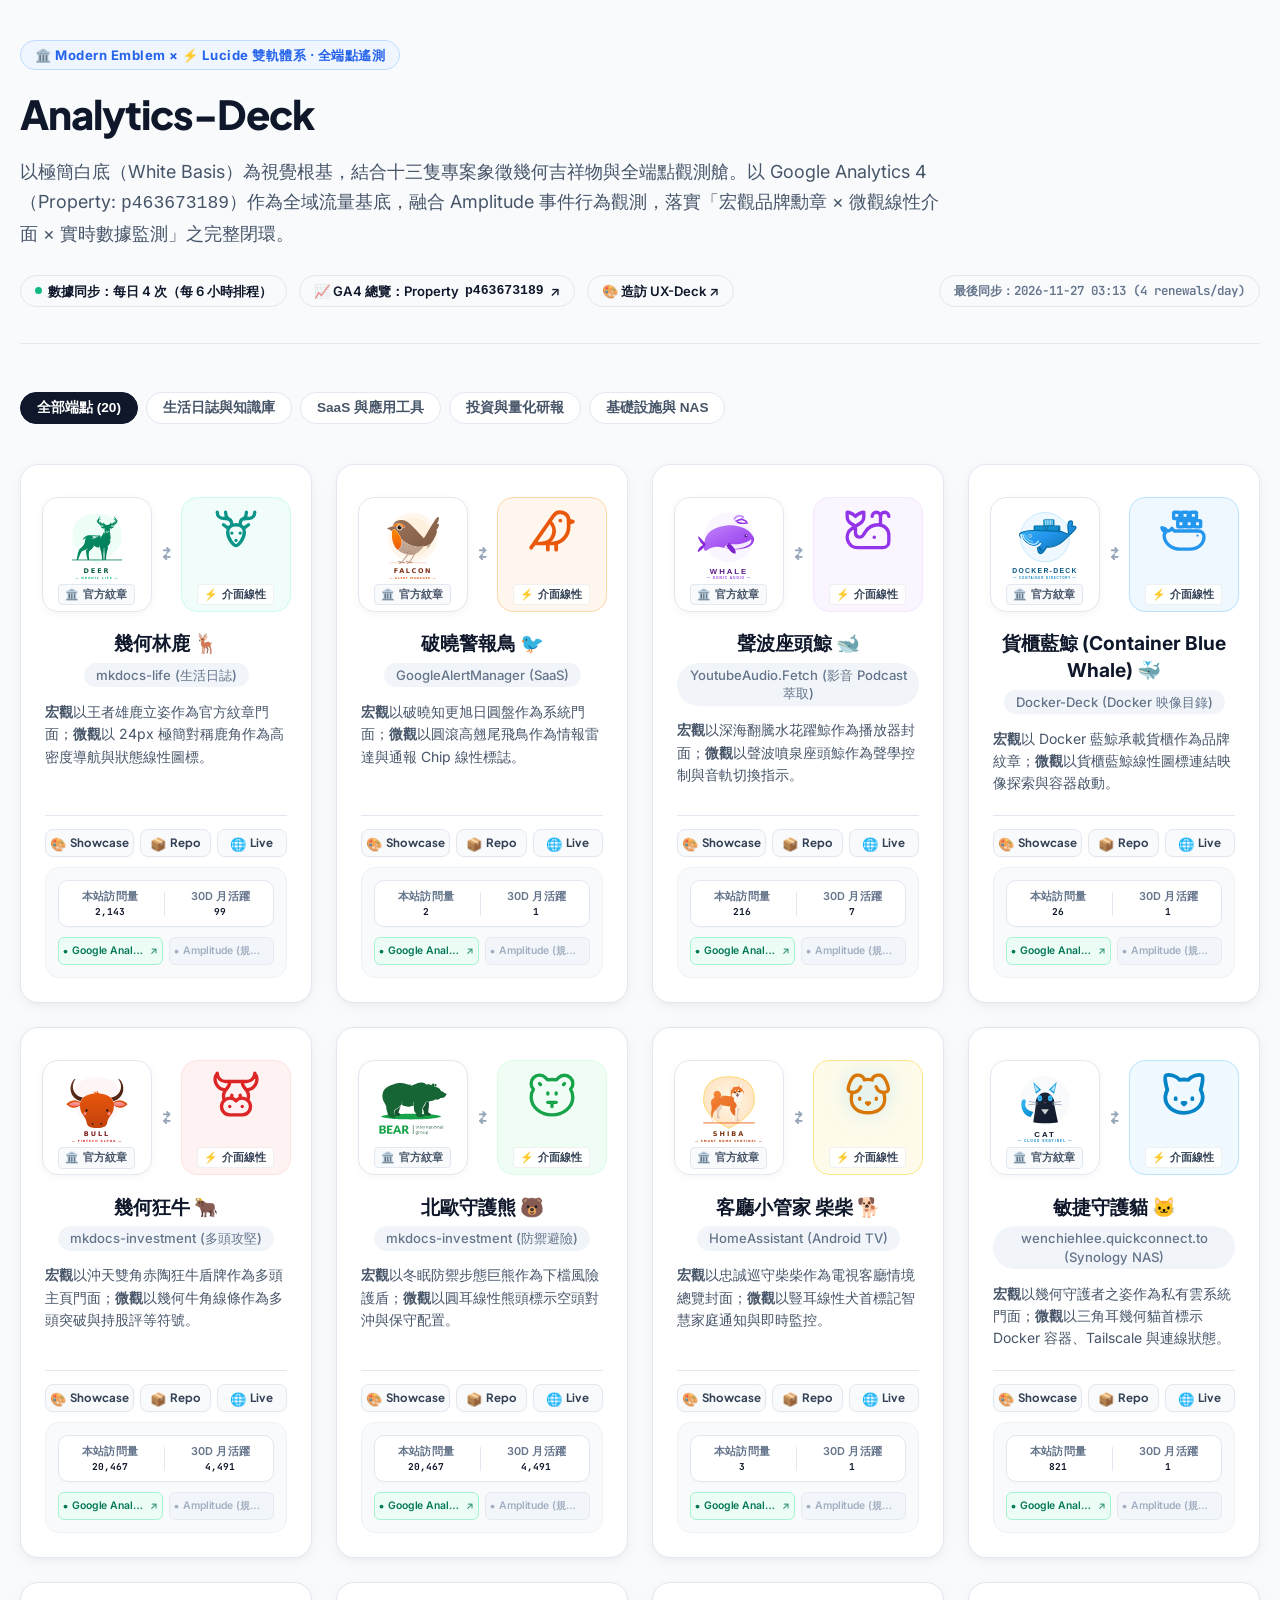
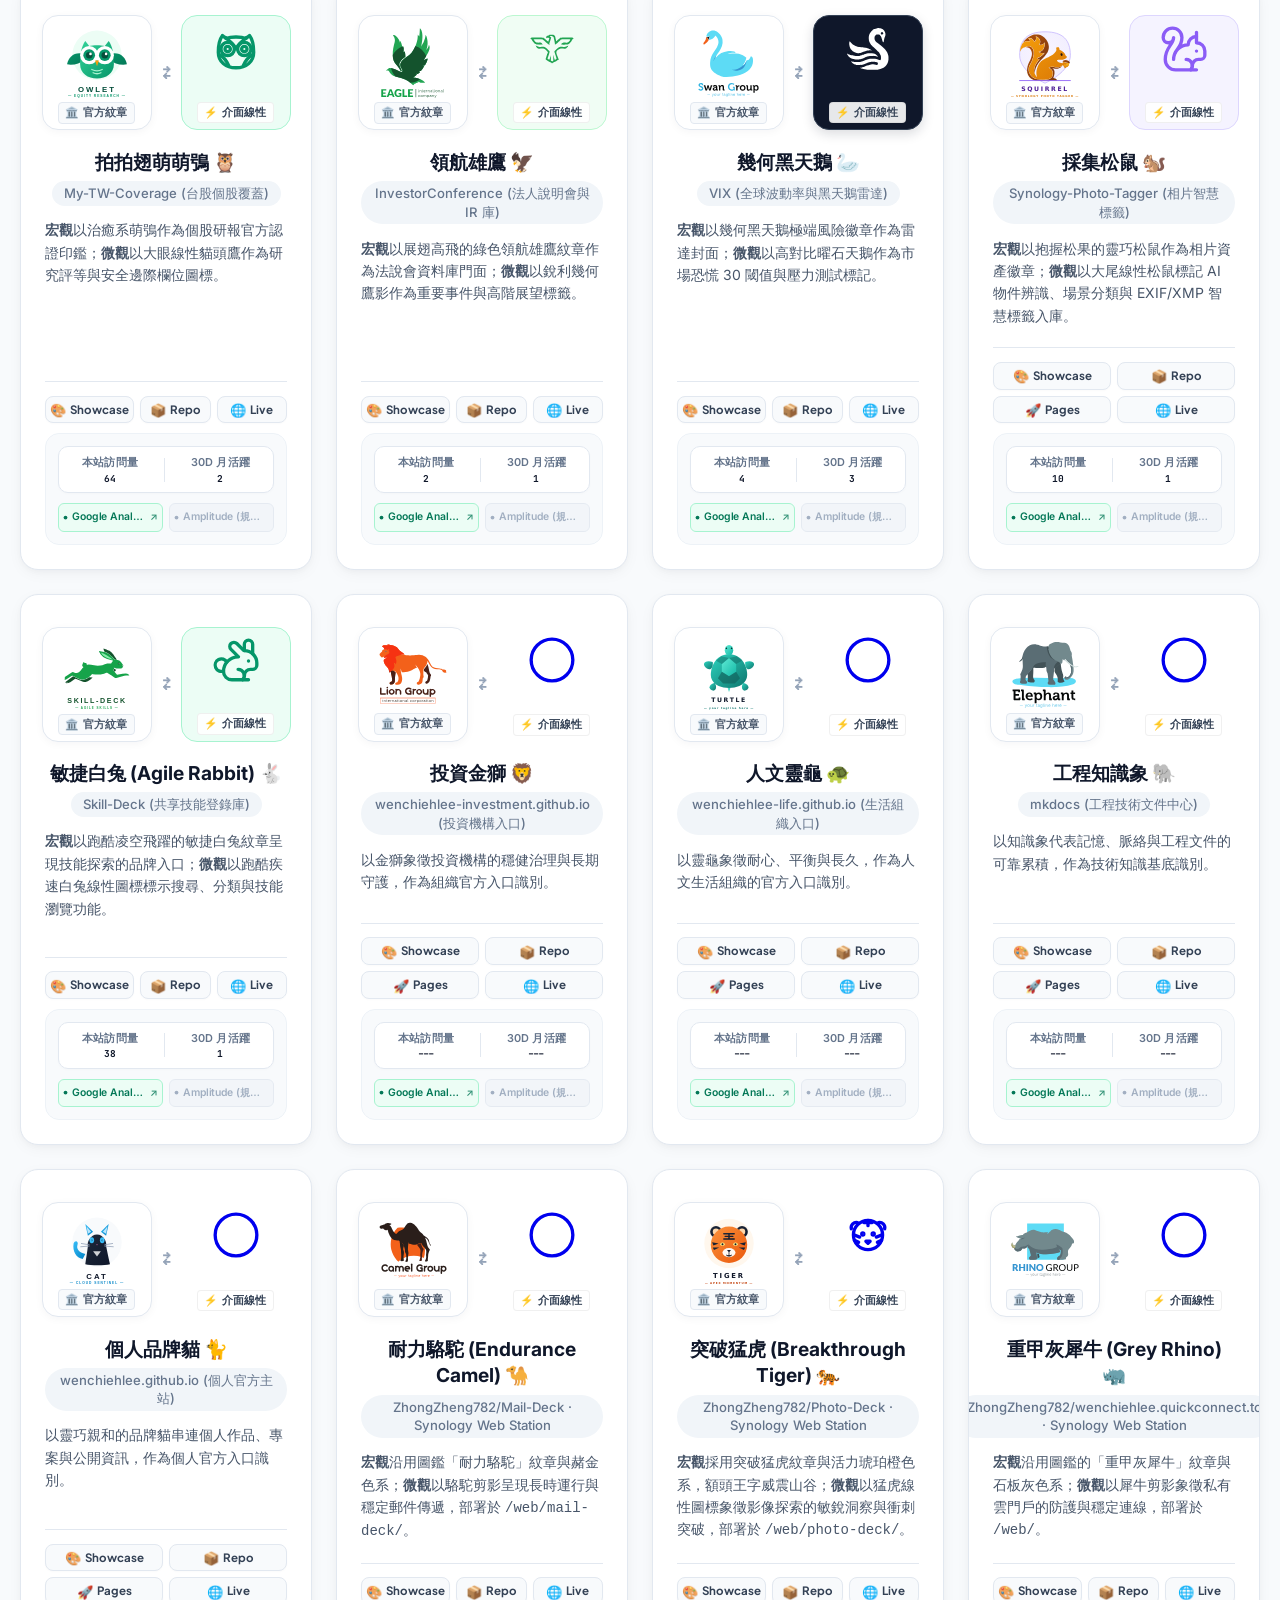
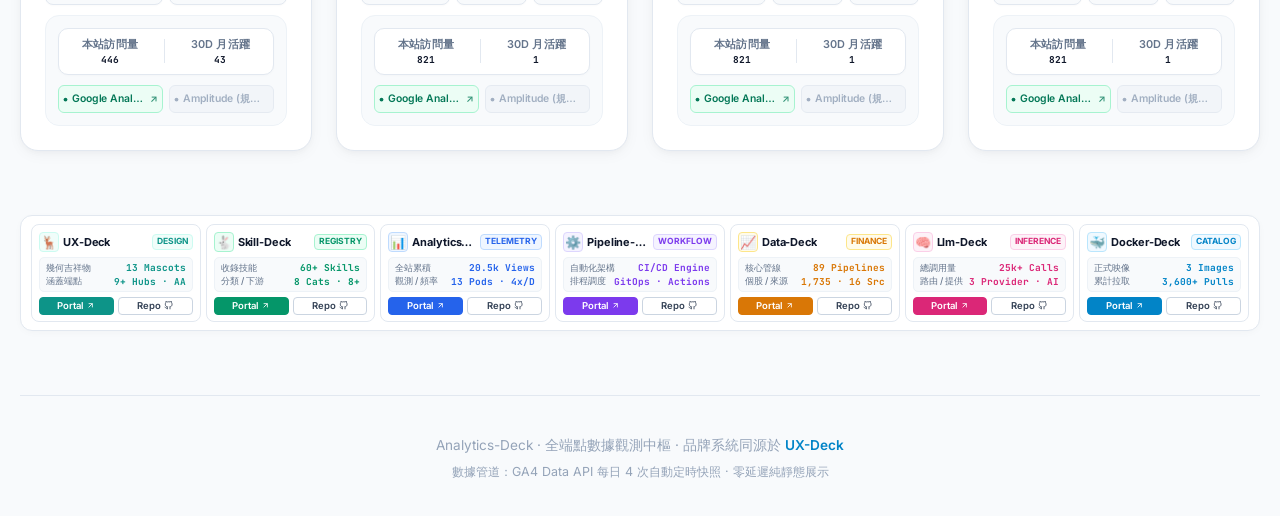
==== commit 380fa245: "sync(mascot): sync Breakthrough Tiger mascot card from UX-Deck" ====
--- a/index.html
+++ b/index.html
@@ -1,2741 +1,2741 @@
-<!DOCTYPE html>
-<html lang="zh-TW">
-<head>
-  <meta charset="UTF-8">
-  <meta name="viewport" content="width=device-width, initial-scale=1.0">
-  <title>Analytics-Deck · 全端點數據觀測中樞</title>
-  
-  <!-- Analytics-Deck 📊 Favicon -->
-  <link rel="icon" type="image/svg+xml" href="./favicon.svg">
-  <link rel="icon" type="image/png" sizes="32x32" href="./favicon.png">
-  <link rel="shortcut icon" href="./favicon.ico">
-
-  <!-- Google Fonts (Exact UX-Deck Typography Stack) -->
-  <link rel="preconnect" href="https://fonts.googleapis.com">
-  <link rel="preconnect" href="https://fonts.gstatic.com" crossorigin>
-  <link href="https://fonts.googleapis.com/css2?family=Comfortaa:wght@600;700&family=Inter:wght@400;500;600;700&family=JetBrains+Mono:wght@400;500;600;700&family=LXGW+WenKai+TC:wght@300;400;700&family=Noto+Sans+TC:wght@400;500;600;700&family=Noto+Serif+TC:wght@400;600;700;900&family=Plus+Jakarta+Sans:wght@500;600;700;800&family=Quicksand:wght@500;600;700&family=Zen+Maru+Gothic:wght@500;700&display=swap" rel="stylesheet">
-
-  <!-- Tokens CSS -->
-  <link rel="stylesheet" href="./tokens/tokens.css">
-
-  <style>
-
-    /* ==========================================================================
-       UX-Deck Aligned Design System & Color Tone
-       White Basis & Crisp Light Theme Palette with Radial Atmosphere Gradients
-       ========================================================================== */
-    :root {
-      --bg-studio: #ffffff;
-      --bg-subtle: #f8fafc;
-      --surface-card: #ffffff;
-      --surface-elevated: #f1f5f9;
-      --border-light: #e2e8f0;
-      --border-subtle: #edf2f7;
-      --border-hover: #cbd5e1;
-      
-      --text-main: #0f172a;       /* Slate 900 */
-      --text-muted: #475569;      /* Slate 600 */
-      --text-dim: #94a3b8;        /* Slate 400 */
-
-      --shadow-sm: 0 1px 3px rgba(0, 0, 0, 0.05), 0 1px 2px rgba(0, 0, 0, 0.03);
-      --shadow-card: 0 4px 16px -2px rgba(15, 23, 42, 0.05), 0 2px 6px -1px rgba(15, 23, 42, 0.03);
-      --shadow-hover: 0 12px 28px -4px rgba(15, 23, 42, 0.08), 0 4px 10px -2px rgba(15, 23, 42, 0.04);
-    }
-
-    * {
-      box-sizing: border-box;
-      margin: 0;
-      padding: 0;
-    }
-
-    body {
-      background-color: var(--bg-studio);
-      color: var(--text-main);
-      font-family: "Noto Sans TC", -apple-system, BlinkMacSystemFont, "Segoe UI", Roboto, sans-serif;
-      line-height: 1.6;
-      padding: 3.5rem 1.75rem 6rem;
-      min-height: 100vh;
-      background-image: 
-        radial-gradient(circle at 10% 8%, rgba(56, 189, 248, 0.04) 0%, transparent 35%),
-        radial-gradient(circle at 90% 15%, rgba(139, 92, 246, 0.03) 0%, transparent 40%),
-        radial-gradient(circle at 50% 95%, rgba(13, 148, 136, 0.03) 0%, transparent 45%);
-      background-attachment: fixed;
-    }
-
-    .container {
-      max-width: 1280px;
-      margin: 0 auto;
-    }
-
-    /* Studio Header (Identical to UX-Deck) */
-    header {
-      margin-bottom: 3rem;
-      border-bottom: 1px solid var(--border-light);
-      padding-bottom: 2.25rem;
-      display: flex;
-      flex-direction: column;
-      gap: 1.15rem;
-    }
-
-    .header-badge {
-      display: inline-flex;
-      align-items: center;
-      gap: 8px;
-      background: #eff6ff;
-      color: #2563eb;
-      border: 1px solid #bfdbfe;
-      padding: 5px 14px;
-      border-radius: 9999px;
-      font-size: 0.82rem;
-      font-weight: 700;
-      width: fit-content;
-      letter-spacing: 0.04em;
-    }
-
-    h1 {
-      font-size: 2.5rem;
-      font-weight: 800;
-      letter-spacing: -0.025em;
-      line-height: 1.25;
-      color: #0f172a;
-      font-family: "Plus Jakarta Sans", "Noto Sans TC", sans-serif;
-    }
-
-    .subtitle {
-      color: var(--text-muted);
-      font-size: 1.125rem;
-      max-width: 920px;
-      line-height: 1.65;
-    }
-
-    /* Telemetry Navigation Strip */
-    .telemetry-nav-strip {
-      display: flex;
-      flex-wrap: wrap;
-      align-items: center;
-      gap: 12px;
-      margin-top: 0.5rem;
-    }
-
-    .live-url-pill {
-      display: inline-flex;
-      align-items: center;
-      gap: 6px;
-      background: #f8fafc;
-      border: 1px solid #e2e8f0;
-      border-radius: 9999px;
-      padding: 6px 14px;
-      font-size: 0.82rem;
-      font-weight: 600;
-      color: #0f172a;
-      text-decoration: none;
-      transition: all 0.2s ease;
-    }
-
-    .live-url-pill:hover {
-      background: #f1f5f9;
-      border-color: #cbd5e1;
-    }
-
-    .pill-pulse {
-      width: 7px;
-      height: 7px;
-      border-radius: 50%;
-      background: #10b981;
-      display: inline-block;
-      box-shadow: 0 0 0 0 rgba(16, 185, 129, 0.7);
-      animation: pulse 2s infinite;
-    }
-
-    @keyframes pulse {
-      0% { box-shadow: 0 0 0 0 rgba(16, 185, 129, 0.7); }
-      70% { box-shadow: 0 0 0 6px rgba(16, 185, 129, 0); }
-      100% { box-shadow: 0 0 0 0 rgba(16, 185, 129, 0); }
-    }
-
-    /* Category Filter Tabs */
-    .filter-bar {
-      display: flex;
-      align-items: center;
-      gap: 8px;
-      flex-wrap: wrap;
-      margin-bottom: 2.5rem;
-    }
-
-    .filter-btn {
-      background: #ffffff;
-      border: 1px solid var(--border-light);
-      border-radius: 9999px;
-      padding: 6px 16px;
-      font-size: 0.85rem;
-      font-weight: 600;
-      color: #475569;
-      cursor: pointer;
-      transition: all 0.2s ease;
-    }
-
-    .filter-btn:hover {
-      background: #f8fafc;
-      color: #0f172a;
-      border-color: #cbd5e1;
-    }
-
-    .filter-btn.active {
-      background: #0f172a;
-      color: #ffffff;
-      border-color: #0f172a;
-    }
-
-    /* Mascot Icons Standard Styling (From UX-Deck) */
-    .ux-icon {
-      display: inline-block;
-      width: 24px;
-      height: 24px;
-      vertical-align: middle;
-      flex-shrink: 0;
-      stroke-width: 1.6;
-      stroke: currentColor;
-      fill: none;
-      stroke-linecap: round;
-      stroke-linejoin: round;
-      transition: all 0.25s cubic-bezier(0.2, 0, 0, 1);
-    }
-    .ux-icon-xl { width: 50px; height: 50px; }
-
-    /* Mascot Brand Colors & Hover Animations (Identical to UX-Deck) */
-    .ux-icon-deer { color: #0d9488; }
-    .ux-icon-deer:hover { transform: translateY(-3px) scale(1.08); color: #0f766e; }
-
-    .ux-icon-falcon { color: #ea580c; }
-    .ux-icon-falcon:hover { transform: rotate(-6deg) scale(1.1); color: #c2410c; }
-
-    .ux-icon-whale { color: #9333ea; }
-    .ux-icon-whale:hover { transform: translateY(-3px) rotate(3deg); color: #7e22ce; }
-
-    .ux-icon-docker { color: #2496ed; }
-    .ux-icon-docker:hover { transform: translateY(-3px) scale(1.08); color: #0877c9; }
-
-    .ux-icon-bull { color: #dc2626; }
-    .ux-icon-bull:hover { transform: translateY(-3px) scale(1.1); color: #b91c1c; }
-
-    .ux-icon-bear { color: #16a34a; }
-    .ux-icon-bear:hover { transform: translateY(3px) scale(1.08); color: #15803d; }
-
-    .ux-icon-sentinel { color: #d97706; }
-    .ux-icon-sentinel:hover { transform: scale(1.12); color: #b45309; }
-
-    .ux-icon-pangolin { color: #0284c7; }
-    .ux-icon-pangolin:hover { transform: scale(1.12); color: #0369a1; }
-
-    .ux-icon-owl { color: #059669; }
-    .ux-icon-owl:hover { transform: translateY(-3px) scale(1.1); color: #047857; }
-
-    .ux-icon-eagle { color: #22a553; }
-    .ux-icon-eagle:hover { transform: translateY(-3px) scale(1.08); color: #166534; filter: drop-shadow(0 0 8px rgba(34, 165, 83, 0.45)); }
-
-    .ux-icon-swan { color: #0f172a; }
-    .ux-icon-swan:hover { transform: translateY(-3px) scale(1.08); color: #ef4444; filter: drop-shadow(0 0 8px rgba(239, 68, 68, 0.6)); }
-
-    .ux-icon-squirrel { color: #8b5cf6; }
-    .ux-icon-squirrel:hover { transform: translateY(-3px) scale(1.1); color: #7c3aed; filter: drop-shadow(0 0 8px rgba(139, 92, 246, 0.45)); }
-
-    .ux-icon-rabbit { color: #059669; }
-    .ux-icon-rabbit:hover { transform: translateY(-3px) scale(1.08); color: #047857; }
-
-    /* Mascot Wrappers (Pastel Brand Tones from UX-Deck) */
-    .wrapper-deer { background: #f0fdfa; border: 1px solid #ccfbf1; }
-    .wrapper-falcon { background: #fff7ed; border: 1px solid #fed7aa; }
-    .wrapper-whale { background: #faf5ff; border: 1px solid #f3e8ff; }
-    .wrapper-docker-whale { background: #eff8ff; border: 1px solid #b8e1ff; }
-    .wrapper-bull { background: #fef2f2; border: 1px solid #fee2e2; }
-    .wrapper-bear { background: #f0fdf4; border: 1px solid #dcfce7; }
-    .wrapper-sentinel { background: #fffbeb; border: 1px solid #fde68a; }
-    .wrapper-pangolin { background: #f0f9ff; border: 1px solid #bae6fd; }
-    .wrapper-owl { background: #ecfdf5; border: 1px solid #a7f3d0; }
-    .wrapper-eagle { background: #f0fdf4; border: 1px solid #bbf7d0; }
-    .wrapper-swan { background: #0f172a; border: 1px solid #334155; box-shadow: 0 4px 12px rgba(15, 23, 42, 0.15); }
-    .wrapper-swan .ux-icon-swan { color: #ffffff; }
-    .wrapper-squirrel { background: #f5f3ff; border: 1px solid #ddd6fe; }
-    .wrapper-rabbit { background: #ecfdf5; border: 1px solid #a7f3d0; }
-
-    /* Mascot Grid (White Card Basis from UX-Deck) */
-    .mascot-grid {
-      display: grid;
-      grid-template-columns: repeat(auto-fit, minmax(280px, 1fr));
-      gap: 1.5rem;
-      margin-bottom: 3.5rem;
-    }
-
-    .mascot-card {
-      background: var(--surface-card);
-      border: 1px solid var(--border-light);
-      border-radius: 18px;
-      padding: 2rem 1.5rem 1.5rem;
-      display: flex;
-      flex-direction: column;
-      align-items: center;
-      text-align: center;
-      transition: all 0.25s ease;
-      position: relative;
-      overflow: hidden;
-      box-shadow: var(--shadow-card);
-    }
-
-    .mascot-card::before {
-      content: "";
-      position: absolute;
-      top: 0;
-      left: 0;
-      right: 0;
-      height: 4px;
-      background: transparent;
-      transition: all 0.25s ease;
-    }
-
-    .mascot-card:hover {
-      transform: translateY(-5px);
-      border-color: var(--border-hover);
-      box-shadow: var(--shadow-hover);
-    }
-
-    /* Card Hover Top Strips (UX-Deck Brand Colors) */
-    .mascot-card.card-deer:hover::before { background: #0d9488; }
-    .mascot-card.card-falcon:hover::before { background: #ea580c; }
-    .mascot-card.card-whale:hover::before { background: #9333ea; }
-    .mascot-card.card-docker-whale:hover::before { background: #2496ed; }
-    .mascot-card.card-bull:hover::before { background: #dc2626; }
-    .mascot-card.card-bear:hover::before { background: #16a34a; }
-    .mascot-card.card-sentinel:hover::before { background: #d97706; }
-    .mascot-card.card-pangolin:hover::before { background: #0284c7; }
-    .mascot-card.card-owl:hover::before { background: #059669; }
-    .mascot-card.card-eagle:hover::before { background: #22a553; }
-    .mascot-card.card-swan:hover::before { background: #0f172a; }
-    .mascot-card.card-squirrel:hover::before { background: #8b5cf6; }
-    .mascot-card.card-rabbit:hover::before { background: #059669; }
-
-    /* Mascot Duo Stage (Exact UX-Deck Specs) */
-    .mascot-duo-stage {
-      display: flex;
-      align-items: center;
-      justify-content: center;
-      gap: 10px;
-      width: 100%;
-      margin-bottom: 1.15rem;
-    }
-
-    .emblem-tile {
-      background: #ffffff;
-      border: 1px solid #e2e8f0;
-      border-radius: 16px;
-      padding: 8px 10px 6px;
-      display: flex;
-      flex-direction: column;
-      align-items: center;
-      text-decoration: none;
-      box-shadow: 0 2px 8px rgba(15, 23, 42, 0.04);
-      transition: all 0.25s ease;
-      width: 110px;
-      height: 115px;
-      justify-content: space-between;
-      flex-shrink: 0;
-    }
-
-    .emblem-tile:hover {
-      transform: translateY(-3px) scale(1.03);
-      border-color: #cbd5e1;
-      box-shadow: 0 8px 20px -2px rgba(15, 23, 42, 0.08);
-    }
-
-    .emblem-thumb {
-      width: 78px;
-      height: 78px;
-      object-fit: contain;
-    }
-
-    .duo-divider {
-      display: flex;
-      align-items: center;
-      justify-content: center;
-      color: #94a3b8;
-      font-weight: 700;
-      font-size: 1.1rem;
-    }
-
-    .lucide-tile {
-      border-radius: 16px;
-      padding: 8px 10px 6px;
-      display: flex;
-      flex-direction: column;
-      align-items: center;
-      text-decoration: none;
-      transition: all 0.25s ease;
-      width: 110px;
-      height: 115px;
-      justify-content: space-between;
-      flex-shrink: 0;
-    }
-
-    .lucide-tile:hover {
-      transform: translateY(-3px) scale(1.03);
-      box-shadow: 0 8px 20px -2px rgba(15, 23, 42, 0.08);
-    }
-
-    .badge-role-tag {
-      font-size: 0.68rem;
-      font-weight: 700;
-      padding: 2px 6px;
-      border-radius: 4px;
-      white-space: nowrap;
-      letter-spacing: 0.02em;
-    }
-
-    .badge-role-tag.emblem-tag {
-      background: #f8fafc;
-      color: #475569;
-      border: 1px solid #e2e8f0;
-    }
-
-    .badge-role-tag.lucide-tag {
-      background: rgba(255, 255, 255, 0.9);
-      color: #334155;
-      border: 1px solid rgba(0, 0, 0, 0.06);
-    }
-
-    /* Mascot Info */
-    .mascot-name {
-      font-weight: 700;
-      font-size: 1.2rem;
-      margin-bottom: 0.35rem;
-      color: #0f172a;
-    }
-
-    .mascot-project {
-      font-size: 0.82rem;
-      color: #64748b;
-      background: #f1f5f9;
-      padding: 3px 12px;
-      border-radius: 9999px;
-      margin-bottom: 0.85rem;
-      font-weight: 500;
-      display: inline-block;
-    }
-
-    .mascot-desc {
-      font-size: 0.875rem;
-      color: #475569;
-      line-height: 1.6;
-      margin-bottom: 1.25rem;
-      min-height: 54px;
-      text-align: left;
-      width: 100%;
-    }
-
-    /* ==========================================================================
-       Smart Conditional Endpoints (3 buttons for pages==live, 4 for pages!=live)
-       ========================================================================== */
-    .card-endpoints {
-      display: grid;
-      gap: 6px;
-      width: 100%;
-      margin-top: auto;
-      margin-bottom: 10px;
-      padding-top: 0.85rem;
-      border-top: 1px solid var(--border-light);
-    }
-
-    .card-endpoints.ep-count-3 {
-      grid-template-columns: repeat(3, 1fr);
-    }
-
-    .card-endpoints.ep-count-4 {
-      grid-template-columns: repeat(2, 1fr);
-    }
-
-    .endpoint-pill {
-      display: inline-flex;
-      align-items: center;
-      justify-content: center;
-      gap: 4px;
-      padding: 6px 4px;
-      border-radius: 8px;
-      font-size: 0.72rem;
-      font-weight: 700;
-      text-decoration: none;
-      border: 1px solid var(--border-light);
-      background: #f8fafc;
-      color: #334155;
-      font-family: "Plus Jakarta Sans", "Inter", -apple-system, BlinkMacSystemFont, "Segoe UI", Roboto, sans-serif;
-      transition: all 0.2s cubic-bezier(0.2, 0, 0, 1);
-      user-select: none;
-      -webkit-user-select: none;
-      box-shadow: 0 1px 2px rgba(0, 0, 0, 0.02);
-    }
-
-    .endpoint-pill .ep-icon {
-      font-size: 0.82rem;
-      line-height: 1;
-      flex-shrink: 0;
-    }
-
-    .endpoint-pill .ep-label {
-      line-height: 1.2;
-      white-space: nowrap;
-    }
-
-    .endpoint-pill:hover {
-      transform: translateY(-2px);
-      box-shadow: 0 4px 10px rgba(15, 23, 42, 0.08);
-      text-decoration: none;
-    }
-
-    .endpoint-pill.ep-showcase:hover {
-      background: #eff6ff;
-      border-color: #93c5fd;
-      color: #1d4ed8;
-    }
-
-    .endpoint-pill.ep-repo:hover {
-      background: #f1f5f9;
-      border-color: #94a3b8;
-      color: #0f172a;
-    }
-
-    .endpoint-pill.ep-pages:hover {
-      background: #fffbeb;
-      border-color: #fde68a;
-      color: #b45309;
-    }
-
-    .endpoint-pill.ep-live:hover {
-      background: #ecfdf5;
-      border-color: #6ee7b7;
-      color: #047857;
-    }
-
-    /* ==========================================================================
-       Telemetry Pod (端點觀測艙 - 精緻對齊 UX-Deck 輕量卡片風格)
-       ========================================================================== */
-    .telemetry-pod {
-      width: 100%;
-      background: #f8fafc;
-      border: 1px solid #edf2f7;
-      border-radius: 14px;
-      padding: 12px;
-      display: flex;
-      flex-direction: column;
-      gap: 10px;
-    }
-
-    .telemetry-stat-card {
-      display: flex;
-      align-items: center;
-      justify-content: space-around;
-      background: #ffffff;
-      border: 1px solid #e2e8f0;
-      border-radius: 10px;
-      padding: 8px 10px;
-      box-shadow: 0 1px 3px rgba(15, 23, 42, 0.02);
-    }
-
-    .telemetry-stat-item {
-      display: flex;
-      flex-direction: column;
-      align-items: center;
-      gap: 2px;
-    }
-
-    .stat-label {
-      font-size: 0.68rem;
-      font-weight: 600;
-      color: #64748b;
-      letter-spacing: 0.02em;
-    }
-
-    .stat-val {
-      font-family: "JetBrains Mono", monospace;
-      font-weight: 700;
-      font-size: 1rem;
-      line-height: 1.2;
-    }
-
-    .stat-views {
-      color: #0284c7; /* Brand Blue from UX-Deck */
-    }
-
-    .stat-users {
-      color: #0f172a;
-    }
-
-    .stat-divider {
-      width: 1px;
-      height: 24px;
-      background: #e2e8f0;
-    }
-
-    /* Telemetry Action Buttons */
-    .telemetry-actions {
-      display: flex;
-      gap: 6px;
-      width: 100%;
-    }
-
-    .telemetry-btn {
-      flex: 1;
-      min-width: 0;
-      display: inline-flex;
-      align-items: center;
-      justify-content: center;
-      gap: 4px;
-      padding: 6px 4px;
-      border-radius: 6px;
-      font-size: 0.65rem;
-      font-weight: 600;
-      letter-spacing: -0.01em;
-      text-decoration: none;
-      transition: all 0.2s ease;
-      white-space: nowrap;
-      overflow: hidden;
-    }
-
-    .telemetry-btn span {
-      overflow: hidden;
-      text-overflow: ellipsis;
-      white-space: nowrap;
-    }
-
-    .btn-dot-icon {
-      flex-shrink: 0;
-      width: 5px;
-      height: 5px;
-    }
-
-    .btn-arrow {
-      font-size: 0.62rem;
-      opacity: 0.8;
-      flex-shrink: 0;
-      transition: transform 0.15s ease;
-    }
-
-    .telemetry-btn:hover .btn-arrow {
-      transform: translate(1px, -1px);
-    }
-
-    @media (max-width: 320px) {
-      .telemetry-actions {
-        flex-direction: column;
-      }
-    }
-
-    /* Google Analytics Button (Crisp Emerald Green) */
-    .btn-ga {
-      background: #ecfdf5;
-      color: #047857;
-      border: 1px solid #a7f3d0;
-    }
-
-    .btn-ga:hover {
-      background: #d1fae5;
-      color: #065f46;
-      border-color: #6ee7b7;
-      box-shadow: 0 2px 6px rgba(16, 185, 129, 0.15);
-    }
-
-    /* Amplitude Button (Crisp Royal Violet) */
-    .btn-amplitude {
-      background: #faf5ff;
-      color: #7c3aed;
-      border: 1px solid #e9d5ff;
-    }
-
-    .btn-amplitude:hover {
-      background: #f3e8ff;
-      color: #6d28d9;
-      border-color: #c4b5fd;
-      box-shadow: 0 2px 6px rgba(124, 58, 237, 0.15);
-    }
-
-    .btn-amplitude-disabled {
-      background: #f1f5f9;
-      color: #94a3b8;
-      border: 1px solid #e2e8f0;
-      cursor: not-allowed;
-      opacity: 0.85;
-    }
-
-*, *::before, *::after {
-      box-sizing: border-box;
-      margin: 0;
-      padding: 0;
-    }
-
-    body {
-      font-family: 'Inter', -apple-system, BlinkMacSystemFont, "Segoe UI", Roboto, sans-serif;
-      background: #f8fafc;
-      color: #0f172a;
-      padding: 40px 20px;
-      line-height: 1.4;
-    }
-
-    .preview-canvas {
-      max-width: 1380px;
-      margin: 0 auto;
-    }
-
-    .preview-header {
-      margin-bottom: 24px;
-      text-align: center;
-    }
-
-    .preview-badge {
-      display: inline-flex;
-      align-items: center;
-      gap: 6px;
-      padding: 3px 10px;
-      background: #e2e8f0;
-      color: #334155;
-      font-size: 11px;
-      font-weight: 700;
-      letter-spacing: 0.06em;
-      text-transform: uppercase;
-      border-radius: 9999px;
-      margin-bottom: 8px;
-    }
-
-    .preview-badge::before {
-      content: "";
-      width: 6px;
-      height: 6px;
-      border-radius: 50%;
-      background: #10b981;
-    }
-
-    .preview-header h1 {
-      font-size: 20px;
-      font-weight: 800;
-      letter-spacing: -0.02em;
-      color: #0f172a;
-    }
-
-    .preview-header p {
-      font-size: 12.5px;
-      color: #64748b;
-      margin-top: 4px;
-    }
-
-    /* =========================================================
-       PURE 6 CARDS FOOTER (Ultra-Clean, No Top/Bottom Fluff)
-       ========================================================= */
-    .deck-family-footer {
-      background: #ffffff;
-      border: 1px solid #e2e8f0;
-      border-radius: 12px;
-      padding: 8px 10px;
-      box-shadow: 0 2px 10px -2px rgba(15, 23, 42, 0.04);
-    }
-
-    /* 7 COMPACT CARDS ROW (Strict One-Row, Zero Scrollbar) */
-    .deck-cards-row {
-      display: grid;
-      grid-template-columns: repeat(7, 1fr);
-      gap: 5px;
-      width: 100%;
-      overflow-x: auto;
-      scrollbar-width: none;
-      -ms-overflow-style: none;
-    }
-
-    .deck-cards-row::-webkit-scrollbar {
-      display: none;
-      width: 0;
-      height: 0;
-    }
-
-    /* ULTRA COMPACT CARD (~90px height, Zero Overflow) */
-    .deck-card {
-      background: #ffffff;
-      border: 1px solid #e2e8f0;
-      border-radius: 8px;
-      padding: 7px 7px 6px;
-      display: flex;
-      flex-direction: column;
-      justify-content: space-between;
-      gap: 5px;
-      transition: all 0.16s ease;
-      position: relative;
-      min-width: 0;
-    }
-
-    .deck-card:hover {
-      transform: translateY(-2px);
-      box-shadow: 0 6px 14px -3px rgba(15, 23, 42, 0.08);
-      border-color: var(--deck-accent, #3b82f6);
-    }
-
-    /* Card Head: Avatar + Title + Tag */
-    .deck-card-head {
-      display: flex;
-      align-items: center;
-      gap: 4px;
-      min-width: 0;
-    }
-
-    .deck-avatar {
-      font-size: 13px;
-      line-height: 1;
-      width: 20px;
-      height: 20px;
-      border-radius: 4px;
-      background: var(--deck-bg, #f1f5f9);
-      border: 1px solid var(--deck-border, #e2e8f0);
-      display: inline-flex;
-      align-items: center;
-      justify-content: center;
-      flex-shrink: 0;
-    }
-
-    .deck-card-title {
-      font-size: 11px;
-      font-weight: 700;
-      color: #0f172a;
-      letter-spacing: -0.01em;
-      white-space: nowrap;
-      overflow: hidden;
-      text-overflow: ellipsis;
-      min-width: 0;
-    }
-
-    .deck-tag {
-      font-size: 8.5px;
-      font-weight: 700;
-      text-transform: uppercase;
-      padding: 1px 4px;
-      border-radius: 4px;
-      background: var(--deck-bg, #f1f5f9);
-      color: var(--deck-accent, #475569);
-      margin-left: auto;
-      border: 1px solid var(--deck-border, #e2e8f0);
-      flex-shrink: 0;
-    }
-
-    /* Compact Key Numbers Tray */
-    .deck-numbers-compact {
-      background: #f8fafc;
-      border: 1px solid #edf2f7;
-      border-radius: 5px;
-      padding: 4px 6px;
-      display: flex;
-      flex-direction: column;
-      gap: 2px;
-    }
-
-    .stat-line {
-      display: flex;
-      align-items: center;
-      justify-content: space-between;
-      font-size: 9px;
-      line-height: 1.2;
-      white-space: nowrap;
-    }
-
-    .stat-lbl {
-      color: #64748b;
-      font-weight: 500;
-    }
-
-    .stat-val {
-      font-family: 'JetBrains Mono', monospace;
-      font-weight: 700;
-      color: var(--deck-accent, #0f172a);
-      font-size: 9.5px;
-    }
-
-    /* Compact Dual Action Buttons */
-    .deck-actions-compact {
-      display: grid;
-      grid-template-columns: 1fr 1fr;
-      gap: 4px;
-    }
-
-    .deck-btn {
-      display: inline-flex;
-      align-items: center;
-      justify-content: center;
-      gap: 3px;
-      padding: 3px 0;
-      font-size: 9.5px;
-      font-weight: 600;
-      text-decoration: none;
-      border-radius: 4px;
-      line-height: 1;
-      transition: all 0.12s ease;
-    }
-
-    .deck-btn-portal {
-      background: var(--deck-accent, #0f172a);
-      color: #ffffff;
-      border: 1px solid var(--deck-accent, #0f172a);
-    }
-
-    .deck-btn-portal:hover {
-      opacity: 0.9;
-    }
-
-    .deck-btn-repo {
-      background: #ffffff;
-      color: #334155;
-      border: 1px solid #cbd5e1;
-    }
-
-    .deck-btn-repo:hover {
-      background: #f8fafc;
-      border-color: #94a3b8;
-      color: #0f172a;
-    }
-
-    .deck-btn svg {
-      width: 9px;
-      height: 9px;
-      stroke-width: 2.2;
-    }
-
-    /* THEME ACCENTS */
-    .theme-ux {
-      --deck-accent: #0d9488;
-      --deck-bg: #f0fdfa;
-      --deck-border: #ccfbf1;
-    }
-    .theme-skill {
-      --deck-accent: #059669;
-      --deck-bg: #ecfdf5;
-      --deck-border: #a7f3d0;
-    }
-    .theme-analytics {
-      --deck-accent: #2563eb;
-      --deck-bg: #eff6ff;
-      --deck-border: #bfdbfe;
-    }
-    .theme-pipeline {
-      --deck-accent: #7c3aed;
-      --deck-bg: #f5f3ff;
-      --deck-border: #ddd6fe;
-    }
-    .theme-data {
-      --deck-accent: #d97706;
-      --deck-bg: #fffbeb;
-      --deck-border: #fde68a;
-    }
-        .theme-llm {
-      --deck-accent: #db2777;
-      --deck-bg: #fdf2f8;
-      --deck-border: #fbcfe8;
-    }
-.theme-docker {
-      --deck-accent: #0284c7;
-      --deck-bg: #f0f9ff;
-      --deck-border: #bae6fd;
-    }
-
-    /* Studio Footer */
-    footer {
-      margin-top: 4rem;
-      border-top: 1px solid var(--border-light);
-      padding-top: 2.5rem;
-      display: flex;
-      flex-direction: column;
-      align-items: center;
-      gap: 8px;
-      color: var(--text-dim);
-      font-size: 0.85rem;
-    }
-
-    footer a {
-      color: #0284c7;
-      text-decoration: none;
-      font-weight: 600;
-    }
-
-    footer a:hover {
-      text-decoration: underline;
-    }
-  
-  </style>
-
-</head>
-<body>
-
-  <!-- SVG Symbols Definition (From UX-Deck) -->
-  <svg xmlns="http://www.w3.org/2000/svg" style="display: none;">
-<symbol fill="none" id="icon-deer-life" stroke="currentColor" stroke-linecap="round" stroke-linejoin="round" stroke-width="1.6" viewbox="0 0 24 24">
-<path d="M3 3c0 2 1 3 4 3c2 0 3 1 3 3"></path>
-<path d="M21 3c0 2-1 3-4 3c-2 0-3 .3-3 3"></path>
-<path d="M7 3c0 1.3.3 2.3 1 3"></path>
-<path d="M17 3c0 1.3-.3 2.3-1 3"></path>
-<path d="M12 19c-1 0-4-3-4-6.5 0-2 1.3-3.5 4-3.5s4 1.5 4 3.5c0 3.5-3 6.5-4 6.5"></path>
-<path d="M8 10.5l-2-1.5"></path>
-<path d="M16 10.5l2-1.5"></path>
-<path d="M10 13v.01"></path>
-<path d="M14 13v.01"></path>
-<path d="M12 16.5h.01"></path>
-</symbol>
-<symbol fill="none" id="icon-falcon-radar" stroke="currentColor" stroke-linecap="round" stroke-linejoin="round" stroke-width="1.8" viewbox="0 0 24 24">
-<path d="M16 7h.01"></path>
-<path d="M3.4 18H12a8 8 0 0 0 8-8V7a4 4 0 0 0-7.28-2.3L2 20"></path>
-<path d="m20 7 2 .5-2 .5"></path>
-<path d="M10 18v3"></path>
-<path d="M14 17.75V21"></path>
-<path d="M7 18a6 6 0 0 0 3.84-10.61"></path>
-</symbol>
-<symbol fill="none" id="icon-whale-sonic" stroke="currentColor" stroke-linecap="round" stroke-linejoin="round" stroke-width="1.6" viewbox="0 0 24 24">
-<path d="M18 9V5a2 2 0 0 0-4 0"></path>
-<path d="M18 5a2 2 0 0 1 4 0"></path>
-<path d="M6 9.7 3.9 8.4C2.7 7.7 2 6.4 2 5V3c2 0 4 2 4 2s2-2 4-2v2c0 1.4-.7 2.7-1.9 3.4l-3.8 2.4A5 5 0 0 0 7 20h12c1.7 0 3-1.3 3-3v-3c0-2.8-2.2-5-5-5-2.7 0-5.1 1.4-6.4 3.6L9.7 14A2 2 0 0 1 6 13Z"></path>
-<path d="M15 15h.01"></path>
-</symbol>
-<symbol fill="none" id="icon-bull-fintech" stroke="currentColor" stroke-linecap="round" stroke-linejoin="round" stroke-width="1.6" viewbox="0 0 24 24">
-<path d="M7 10a5 5 0 0 1-4-8 4 4 0 0 0 4 4h10a4 4 0 0 0 4-4 5 5 0 0 1-4 8"></path>
-<path d="M6.4 15c-.3-.6-.4-1.3-.4-2 0-4 3-3 3-7"></path>
-<path d="M17.6 15c.3-.6.4-1.3.4-2 0-4-3-3-3-7"></path>
-<path d="M10 12.5v1.5"></path>
-<path d="M14 12.5v1.5"></path>
-<path d="M15 22a4 4 0 1 0-3-6.7A4 4 0 1 0 9 22Z"></path>
-<path d="M9 18h.01"></path>
-<path d="M15 18h.01"></path>
-</symbol>
-<symbol fill="none" id="icon-bear-defense" stroke="currentColor" stroke-linecap="round" stroke-linejoin="round" stroke-width="1.6" viewbox="0 0 24 24">
-<path d="m6 7 .5.5"></path>
-<path d="m18 7-.5.5"></path>
-<path d="M20.8 4.2c-1.6-1.6-4.1-1.6-5.7 0l-1 1a13.6 13.6 0 0 0-4.2 0l-1-1a4 4 0 0 0-5.8 5.6A7 7 0 0 0 2 13.5C2 18.2 6.5 22 12 22s10-3.8 10-8.5a7 7 0 0 0-1.1-3.8c1.5-1.6 1.5-4-.1-5.5"></path>
-<path d="M10 12v-.5"></path>
-<path d="M14 12v-.5"></path>
-<path d="M14 16h-4"></path>
-<path d="M12 16v2"></path>
-</symbol>
-<symbol fill="none" id="icon-sentinel-tv" stroke="currentColor" stroke-linecap="round" stroke-linejoin="round" stroke-width="1.6" viewbox="0 0 24 24">
-<path d="M8.5 8.5c-.38 1.05-1.08 2.03-2.34 2.5-1.93.72-3.58-.3-3.66-1-.11-.99 1.18-6.53 4-7 1.92-.32 3.65.85 3.65 2.24A7.5 7.5 0 0 1 14 5.28c0-1.39 1.84-2.6 3.77-2.28 2.82.47 4.11 6.01 4 7-.08.7-1.73 1.72-3.66 1-1.26-.47-1.85-1.45-2.24-2.5"></path>
-<path d="M4.42 11.25A13.15 13.15 0 0 0 4 14.56C4 18.73 7.58 21 12 21s8-2.27 8-6.44a11.7 11.7 0 0 0-.49-3.31"></path>
-<path d="M8 14v.5"></path>
-<path d="M16 14v.5"></path>
-<path d="M11.25 16.25h1.5L12 17z"></path>
-</symbol>
-<symbol fill="none" id="icon-pangolin-shield" stroke="currentColor" stroke-linecap="round" stroke-linejoin="round" stroke-width="1.8" viewbox="0 0 24 24">
-<path d="M12 5c.67 0 1.35.09 2 .26 1.78-2 5.03-2.84 6.42-2.26 1.4.58-.42 7-.42 7 .57 1.07 1 2.24 1 3.44C21 17.9 16.97 21 12 21s-9-3-9-7.56c0-1.25.5-2.4 1-3.44 0 0-1.89-6.42-.5-7 1.39-.58 4.72.23 6.5 2.23A9.04 9.04 0 0 1 12 5Z"></path>
-<path d="M8 14v.5"></path>
-<path d="M16 14v.5"></path>
-<path d="M11.25 16.25h1.5L12 17l-.75-.75Z"></path>
-</symbol>
-<symbol fill="none" id="icon-owl-coverage" stroke="currentColor" stroke-linecap="round" stroke-linejoin="round" stroke-width="1.6" viewbox="0 0 24 24">
-<!-- Round Chubby Body & Ear Tufts -->
-<path d="M5.5 5.5 C4 7.5 3.5 10.5 3.5 13.5 C3.5 18 7 21 12 21 C17 21 20.5 18 20.5 13.5 C20.5 10.5 20 7.5 18.5 5.5 L16.8 7 C14.5 6 9.5 6 7.2 7 Z"></path>
-<!-- Brow Hood Arc to Beak -->
-<path d="M7 6.5 C9 8.5 11 9.5 12 12 C13 9.5 15 8.5 17 6.5"></path>
-<!-- Left Big Concentric Eye -->
-<circle cx="8" cy="12" r="3.2"></circle>
-<circle cx="8" cy="12" r="1.3"></circle>
-<!-- Right Big Concentric Eye -->
-<circle cx="16" cy="12" r="3.2"></circle>
-<circle cx="16" cy="12" r="1.3"></circle>
-<!-- Layered Flapping Wings -->
-<path d="M3.8 14.5 C5.5 15.5 7.5 17.5 8.5 20"></path>
-<path d="M20.2 14.5 C18.5 15.5 16.5 17.5 15.5 20"></path>
-</symbol>
-<symbol fill="currentColor" fill-rule="evenodd" id="icon-eagle-ir" viewbox="0 0 24 24">
-<path d="M 19.87 10.29 C 19.82 10.28, 19.63 10.46, 19.37 10.57 C 19.11 10.68, 18.53 10.90, 18.30 10.96 C 18.08 11.03, 18.08 10.95, 18.02 10.96 C 17.97 10.97, 18.37 11.01, 17.97 11.02 C 17.56 11.03, 16.41 10.68, 15.61 11.02 C 14.82 11.36, 13.62 12.66, 13.20 13.04 C 12.79 13.41, 13.15 13.21, 13.15 13.26 C 13.15 13.31, 13.19 13.24, 13.20 13.32 C 13.22 13.39, 13.15 13.34, 13.26 13.71 C 13.37 14.08, 13.77 15.22, 13.88 15.56 C 13.98 15.89, 13.84 15.60, 13.88 15.73 C 13.91 15.85, 14.05 16.13, 14.10 16.29 C 14.15 16.44, 14.28 16.53, 14.16 16.68 C 14.04 16.83, 13.55 17.20, 13.37 17.18 C 13.20 17.16, 13.22 16.92, 13.09 16.57 C 12.96 16.21, 12.68 15.31, 12.59 15.05 C 12.49 14.80, 12.54 14.95, 12.53 15.05 C 12.52 15.16, 12.52 15.56, 12.53 15.67 C 12.54 15.78, 12.58 15.40, 12.59 15.73 C 12.60 16.05, 12.67 17.28, 12.59 17.63 C 12.50 17.99, 12.25 17.85, 12.08 17.85 C 11.92 17.86, 11.68 17.74, 11.58 17.69 C 11.48 17.63, 11.49 17.96, 11.47 17.52 C 11.45 17.08, 11.49 15.39, 11.47 15.05 C 11.45 14.72, 11.39 15.40, 11.36 15.50 C 11.32 15.60, 11.27 15.59, 11.24 15.67 C 11.22 15.74, 11.22 15.87, 11.19 15.95 C 11.16 16.02, 11.10 16.04, 11.08 16.12 C 11.05 16.19, 11.08 16.24, 11.02 16.40 C 10.96 16.56, 10.80 16.95, 10.74 17.07 C 10.67 17.19, 10.77 17.19, 10.63 17.13 C 10.49 17.06, 10.02 16.78, 9.90 16.68 C 9.78 16.58, 9.80 16.85, 9.90 16.51 C 10.00 16.17, 10.40 15.03, 10.52 14.66 C 10.63 14.29, 10.53 14.40, 10.57 14.27 C 10.61 14.14, 10.69 14.05, 10.74 13.88 C 10.79 13.70, 10.82 13.33, 10.85 13.20 C 10.88 13.08, 10.95 13.21, 10.91 13.15 C 10.86 13.08, 10.98 13.17, 10.57 12.81 C 10.16 12.46, 9.22 11.32, 8.44 11.02 C 7.67 10.72, 6.35 11.03, 5.92 11.02 C 5.49 11.01, 5.91 10.97, 5.87 10.96 C 5.82 10.95, 5.74 10.98, 5.64 10.96 C 5.54 10.94, 5.49 10.95, 5.25 10.85 C 5.01 10.75, 4.31 10.32, 4.18 10.35 C 4.06 10.38, 4.44 10.87, 4.52 11.02 C 4.61 11.17, 4.59 11.14, 4.69 11.24 C 4.79 11.35, 4.94 11.52, 5.14 11.64 C 5.33 11.75, 5.36 11.87, 5.87 11.92 C 6.37 11.96, 7.48 11.65, 8.16 11.92 C 8.84 12.18, 9.71 13.06, 9.96 13.48 C 10.20 13.91, 9.69 14.23, 9.62 14.49 C 9.54 14.75, 9.55 14.89, 9.51 15.05 C 9.46 15.21, 9.37 15.35, 9.34 15.45 C 9.31 15.54, 9.37 15.52, 9.34 15.61 C 9.31 15.71, 9.20 15.91, 9.17 16.01 C 9.14 16.10, 9.20 16.08, 9.17 16.17 C 9.14 16.27, 9.04 16.44, 9.00 16.57 C 8.97 16.69, 8.86 16.76, 8.95 16.90 C 9.03 17.04, 9.23 17.20, 9.51 17.41 C 9.79 17.61, 10.26 17.93, 10.63 18.13 C 10.99 18.34, 11.50 18.54, 11.69 18.64 C 11.89 18.74, 11.73 18.71, 11.80 18.75 C 11.88 18.79, 11.96 18.92, 12.14 18.86 C 12.32 18.81, 12.56 18.58, 12.87 18.41 C 13.18 18.25, 13.67 18.04, 13.99 17.85 C 14.31 17.67, 14.58 17.45, 14.77 17.29 C 14.97 17.14, 15.28 17.54, 15.17 16.90 C 15.05 16.27, 13.98 14.32, 14.10 13.48 C 14.22 12.65, 15.24 12.18, 15.89 11.92 C 16.55 11.65, 17.53 11.96, 18.02 11.92 C 18.52 11.87, 18.62 11.78, 18.86 11.64 C 19.11 11.50, 19.34 11.23, 19.48 11.08 C 19.62 10.93, 19.67 10.81, 19.70 10.74 C 19.74 10.66, 19.68 10.70, 19.70 10.63 C 19.73 10.55, 19.93 10.30, 19.87 10.29 Z M 2.00 6.54 C 1.13 6.70, 2.19 7.24, 2.28 7.49 C 2.37 7.74, 2.46 7.87, 2.56 8.05 C 2.66 8.23, 2.76 8.38, 2.90 8.55 C 3.04 8.73, 3.24 8.97, 3.40 9.11 C 3.56 9.26, 3.68 9.35, 3.85 9.45 C 4.02 9.55, 4.25 9.67, 4.41 9.73 C 4.57 9.80, 4.61 9.82, 4.80 9.84 C 4.99 9.86, 5.40 9.83, 5.53 9.84 C 5.66 9.85, 5.52 9.90, 5.59 9.90 C 5.65 9.90, 5.86 9.84, 5.92 9.84 C 5.99 9.84, 5.96 9.90, 5.98 9.90 C 6.00 9.90, 6.01 9.84, 6.03 9.84 C 6.05 9.84, 6.04 9.89, 6.09 9.90 C 6.14 9.91, 6.27 9.91, 6.31 9.90 C 6.36 9.89, 6.35 9.84, 6.37 9.84 C 6.39 9.84, 6.40 9.90, 6.43 9.90 C 6.45 9.90, 6.44 9.85, 6.54 9.84 C 6.64 9.83, 6.95 9.83, 7.04 9.84 C 7.14 9.85, 7.08 9.90, 7.10 9.90 C 7.12 9.90, 7.14 9.84, 7.15 9.84 C 7.17 9.84, 7.18 9.90, 7.21 9.90 C 7.24 9.90, 7.28 9.84, 7.32 9.84 C 7.36 9.84, 7.41 9.90, 7.43 9.90 C 7.46 9.90, 7.47 9.84, 7.49 9.84 C 7.51 9.84, 7.54 9.90, 7.55 9.90 C 7.56 9.90, 7.69 9.99, 7.55 9.84 C 7.41 9.69, 7.07 9.14, 6.71 9.00 C 6.34 8.86, 5.59 9.01, 5.36 9.00 C 5.13 8.99, 5.41 8.97, 5.31 8.95 C 5.20 8.93, 4.90 8.93, 4.75 8.89 C 4.59 8.85, 4.47 8.79, 4.35 8.72 C 4.23 8.66, 4.13 8.59, 4.02 8.50 C 3.90 8.41, 3.80 8.32, 3.68 8.16 C 3.56 8.00, 3.34 7.68, 3.29 7.55 C 3.23 7.42, 2.66 7.41, 3.34 7.38 C 4.03 7.35, 6.68 7.37, 7.38 7.38 C 8.08 7.39, 7.01 7.01, 7.55 7.43 C 8.08 7.85, 10.04 9.57, 10.57 9.90 C 11.10 10.23, 10.71 9.51, 10.74 9.39 C 10.77 9.28, 10.60 9.68, 10.74 9.23 C 10.88 8.78, 11.47 7.19, 11.58 6.71 C 11.69 6.22, 11.51 6.45, 11.41 6.31 C 11.31 6.17, 11.03 5.95, 10.96 5.87 C 10.90 5.78, 10.86 5.82, 11.02 5.81 C 11.18 5.80, 11.76 5.80, 11.92 5.81 C 12.07 5.82, 11.93 5.86, 11.97 5.87 C 12.01 5.87, 12.04 5.82, 12.14 5.87 C 12.24 5.91, 12.49 6.06, 12.59 6.15 C 12.69 6.23, 12.71 6.29, 12.76 6.37 C 12.80 6.45, 12.85 6.57, 12.87 6.65 C 12.89 6.73, 12.85 6.79, 12.87 6.87 C 12.89 6.96, 12.95 7.02, 12.98 7.15 C 13.01 7.28, 13.01 7.53, 13.04 7.66 C 13.06 7.79, 13.10 7.71, 13.15 7.94 C 13.20 8.16, 13.28 8.82, 13.32 9.00 C 13.35 9.19, 13.34 8.92, 13.37 9.06 C 13.41 9.20, 13.30 9.88, 13.54 9.84 C 13.78 9.81, 14.40 9.20, 14.83 8.83 C 15.26 8.47, 15.83 7.90, 16.12 7.66 C 16.41 7.42, 15.79 7.42, 16.57 7.38 C 17.34 7.33, 20.06 7.36, 20.77 7.38 C 21.48 7.40, 20.85 7.41, 20.82 7.49 C 20.80 7.57, 20.71 7.73, 20.60 7.88 C 20.49 8.03, 20.30 8.25, 20.15 8.39 C 20.00 8.53, 19.87 8.63, 19.70 8.72 C 19.54 8.82, 19.28 8.91, 19.14 8.95 C 19.00 8.98, 18.92 8.94, 18.86 8.95 C 18.81 8.96, 19.06 8.99, 18.81 9.00 C 18.55 9.01, 17.74 8.86, 17.35 9.00 C 16.96 9.14, 16.15 9.70, 16.45 9.84 C 16.76 9.98, 18.61 9.89, 19.20 9.84 C 19.79 9.80, 19.77 9.67, 19.98 9.56 C 20.20 9.46, 20.31 9.38, 20.49 9.23 C 20.66 9.08, 20.90 8.84, 21.05 8.67 C 21.20 8.49, 21.27 8.36, 21.38 8.16 C 21.50 7.97, 21.62 7.76, 21.72 7.49 C 21.82 7.22, 22.89 6.70, 22.00 6.54 C 21.11 6.38, 17.44 6.48, 16.40 6.54 C 15.35 6.59, 16.12 6.58, 15.73 6.87 C 15.33 7.17, 14.33 8.10, 14.04 8.33 C 13.76 8.56, 14.02 8.41, 13.99 8.27 C 13.96 8.14, 13.93 7.80, 13.88 7.55 C 13.82 7.29, 13.70 6.98, 13.65 6.76 C 13.61 6.55, 13.64 6.43, 13.60 6.26 C 13.55 6.09, 13.44 5.87, 13.37 5.75 C 13.31 5.63, 13.30 5.61, 13.20 5.53 C 13.11 5.45, 12.93 5.31, 12.81 5.25 C 12.69 5.18, 12.79 5.16, 12.48 5.14 C 12.16 5.12, 11.23 5.11, 10.91 5.14 C 10.59 5.17, 10.66 5.23, 10.57 5.31 C 10.48 5.38, 10.42 5.55, 10.35 5.59 C 10.27 5.62, 10.17 5.53, 10.12 5.53 C 10.08 5.53, 10.14 5.57, 10.07 5.59 C 9.99 5.60, 9.79 5.59, 9.68 5.64 C 9.56 5.70, 9.47 5.81, 9.39 5.92 C 9.32 6.03, 9.25 6.16, 9.23 6.31 C 9.21 6.46, 9.22 6.76, 9.28 6.82 C 9.35 6.87, 9.45 6.68, 9.62 6.65 C 9.79 6.62, 10.14 6.63, 10.29 6.65 C 10.44 6.67, 10.45 6.71, 10.52 6.76 C 10.58 6.82, 10.73 6.72, 10.68 6.99 C 10.64 7.25, 10.33 8.09, 10.24 8.33 C 10.14 8.57, 10.46 8.69, 10.12 8.44 C 9.79 8.20, 8.66 7.19, 8.22 6.87 C 7.78 6.56, 8.53 6.59, 7.49 6.54 C 6.45 6.48, 2.87 6.38, 2.00 6.54 Z" fill="currentColor" fill-rule="evenodd" stroke="none"></path>
-</symbol>
-<symbol fill="currentColor" fill-rule="evenodd" id="icon-swan-vix" viewbox="0 0 24 24">
-<path d="M 16.80 15.66 C 16.88 15.57, 16.46 15.17, 16.19 14.95 C 15.91 14.73, 15.39 14.47, 15.13 14.33 C 14.86 14.20, 14.75 14.19, 14.60 14.16 C 14.45 14.13, 14.32 14.17, 14.25 14.16 C 14.17 14.14, 14.31 14.09, 14.16 14.07 C 14.01 14.06, 13.51 14.09, 13.37 14.07 C 13.22 14.06, 13.54 13.98, 13.28 13.98 C 13.01 13.98, 12.04 14.04, 11.78 14.07 C 11.52 14.10, 11.91 14.10, 11.69 14.16 C 11.47 14.22, 10.71 14.35, 10.46 14.42 C 10.21 14.50, 10.36 14.54, 10.19 14.60 C 10.03 14.66, 9.74 14.69, 9.49 14.78 C 9.24 14.86, 8.95 15.05, 8.70 15.13 C 8.45 15.20, 8.12 15.19, 7.99 15.22 C 7.86 15.25, 8.24 15.29, 7.90 15.30 C 7.57 15.32, 6.30 15.32, 5.96 15.30 C 5.63 15.29, 6.01 15.23, 5.88 15.22 C 5.74 15.20, 5.30 15.23, 5.17 15.22 C 5.04 15.20, 5.26 15.16, 5.08 15.13 C 4.91 15.10, 4.47 15.11, 4.11 15.04 C 3.76 14.97, 3.29 14.82, 2.97 14.69 C 2.65 14.56, 2.34 14.32, 2.18 14.25 C 2.01 14.17, 2.03 14.20, 2.00 14.25 C 1.97 14.29, 1.91 14.32, 2.00 14.51 C 2.09 14.70, 2.34 15.14, 2.53 15.39 C 2.72 15.64, 2.95 15.85, 3.15 16.01 C 3.34 16.17, 3.45 16.24, 3.67 16.36 C 3.89 16.48, 4.22 16.64, 4.47 16.71 C 4.72 16.79, 5.04 16.77, 5.17 16.80 C 5.30 16.83, 5.14 16.88, 5.26 16.89 C 5.38 16.90, 5.76 16.88, 5.88 16.89 C 5.99 16.90, 5.67 16.96, 5.96 16.98 C 6.26 16.99, 7.35 16.99, 7.64 16.98 C 7.93 16.96, 7.55 16.92, 7.73 16.89 C 7.90 16.86, 8.26 16.92, 8.70 16.80 C 9.14 16.68, 10.05 16.32, 10.37 16.19 C 10.69 16.05, 10.22 16.14, 10.63 16.01 C 11.05 15.88, 12.23 15.49, 12.84 15.39 C 13.44 15.29, 14.00 15.41, 14.25 15.39 C 14.50 15.38, 14.28 15.32, 14.33 15.30 C 14.39 15.29, 14.54 15.29, 14.60 15.30 C 14.66 15.32, 14.51 15.38, 14.69 15.39 C 14.86 15.41, 15.48 15.38, 15.66 15.39 C 15.83 15.41, 15.55 15.44, 15.74 15.48 C 15.94 15.52, 16.73 15.74, 16.80 15.66 Z M 3.06 8.61 C 3.01 8.86, 2.97 9.62, 2.97 9.84 C 2.97 10.06, 3.03 9.78, 3.06 9.93 C 3.09 10.08, 3.07 10.44, 3.15 10.72 C 3.22 11.00, 3.35 11.32, 3.50 11.60 C 3.64 11.88, 3.85 12.18, 4.03 12.40 C 4.20 12.62, 4.25 12.70, 4.56 12.93 C 4.86 13.15, 5.55 13.56, 5.88 13.72 C 6.20 13.88, 6.33 13.86, 6.49 13.89 C 6.65 13.92, 6.77 13.88, 6.85 13.89 C 6.92 13.91, 6.79 13.97, 6.93 13.98 C 7.08 14.00, 7.58 14.00, 7.73 13.98 C 7.87 13.97, 7.71 13.91, 7.81 13.89 C 7.92 13.88, 7.76 14.07, 8.34 13.89 C 8.93 13.72, 10.66 13.03, 11.34 12.84 C 12.01 12.65, 12.21 12.78, 12.40 12.75 C 12.59 12.72, 12.25 12.68, 12.48 12.66 C 12.72 12.65, 13.79 12.78, 13.81 12.66 C 13.82 12.54, 13.03 12.16, 12.57 11.96 C 12.12 11.75, 11.38 11.52, 11.07 11.43 C 10.77 11.34, 10.87 11.46, 10.72 11.43 C 10.58 11.40, 10.37 11.28, 10.19 11.25 C 10.02 11.22, 9.77 11.27, 9.67 11.25 C 9.56 11.24, 9.91 11.19, 9.58 11.16 C 9.24 11.13, 8.17 11.15, 7.64 11.07 C 7.11 11.00, 6.74 10.84, 6.41 10.72 C 6.07 10.60, 5.92 10.55, 5.61 10.37 C 5.30 10.19, 4.94 10.00, 4.56 9.67 C 4.17 9.33, 3.54 8.56, 3.32 8.34 C 3.10 8.12, 3.28 8.30, 3.23 8.34 C 3.19 8.39, 3.10 8.36, 3.06 8.61 Z M 18.92 2.44 C 18.67 2.26, 18.52 2.23, 18.30 2.18 C 18.08 2.12, 17.73 2.12, 17.59 2.09 C 17.46 2.06, 17.70 2.01, 17.51 2.00 C 17.32 1.99, 16.88 1.93, 16.45 2.00 C 16.02 2.07, 15.33 2.28, 14.95 2.44 C 14.57 2.60, 14.45 2.70, 14.16 2.97 C 13.86 3.23, 13.42 3.72, 13.19 4.03 C 12.95 4.33, 12.88 4.50, 12.75 4.82 C 12.62 5.14, 12.46 5.52, 12.40 5.96 C 12.34 6.41, 12.38 7.20, 12.40 7.46 C 12.41 7.73, 12.47 7.46, 12.48 7.55 C 12.50 7.64, 12.38 7.68, 12.48 7.99 C 12.59 8.30, 12.93 9.06, 13.10 9.40 C 13.28 9.74, 12.90 9.37, 13.54 10.02 C 14.19 10.66, 16.30 12.59, 16.98 13.28 C 17.65 13.97, 17.42 13.86, 17.59 14.16 C 17.77 14.45, 17.93 14.79, 18.04 15.04 C 18.14 15.29, 18.18 15.36, 18.21 15.66 C 18.24 15.95, 18.23 16.57, 18.21 16.80 C 18.20 17.04, 18.17 16.99, 18.12 17.07 C 18.08 17.14, 18.04 17.20, 17.95 17.24 C 17.86 17.29, 17.84 17.39, 17.59 17.33 C 17.35 17.27, 16.77 16.98, 16.45 16.89 C 16.13 16.80, 15.80 16.83, 15.66 16.80 C 15.51 16.77, 16.04 16.73, 15.57 16.71 C 15.10 16.70, 13.31 16.70, 12.84 16.71 C 12.37 16.73, 12.84 16.79, 12.75 16.80 C 12.66 16.82, 12.44 16.77, 12.31 16.80 C 12.18 16.83, 12.06 16.95, 11.96 16.98 C 11.85 17.01, 12.01 16.88, 11.69 16.98 C 11.37 17.08, 10.34 17.46, 10.02 17.59 C 9.69 17.73, 10.05 17.67, 9.75 17.77 C 9.46 17.87, 8.68 18.14, 8.26 18.21 C 7.83 18.28, 7.39 18.20, 7.20 18.21 C 7.01 18.23, 7.14 18.30, 7.11 18.30 C 7.08 18.30, 7.30 18.23, 7.02 18.21 C 6.74 18.20, 5.72 18.23, 5.44 18.21 C 5.16 18.20, 5.45 18.14, 5.35 18.12 C 5.25 18.11, 4.98 18.15, 4.82 18.12 C 4.66 18.09, 4.51 17.98, 4.38 17.95 C 4.25 17.92, 4.09 17.92, 4.03 17.95 C 3.97 17.98, 3.92 17.98, 4.03 18.12 C 4.13 18.27, 4.36 18.61, 4.64 18.83 C 4.92 19.05, 5.48 19.34, 5.70 19.44 C 5.92 19.55, 5.85 19.42, 5.96 19.44 C 6.08 19.47, 6.02 19.58, 6.41 19.62 C 6.79 19.67, 7.93 19.71, 8.26 19.71 C 8.58 19.71, 8.23 19.64, 8.34 19.62 C 8.46 19.61, 8.84 19.64, 8.96 19.62 C 9.08 19.61, 8.93 19.56, 9.05 19.53 C 9.17 19.50, 9.21 19.61, 9.67 19.44 C 10.12 19.28, 11.22 18.77, 11.78 18.56 C 12.34 18.36, 12.73 18.27, 13.01 18.21 C 13.29 18.15, 13.37 18.23, 13.45 18.21 C 13.54 18.20, 13.23 18.14, 13.54 18.12 C 13.85 18.11, 15.00 18.11, 15.30 18.12 C 15.61 18.14, 15.29 18.20, 15.39 18.21 C 15.49 18.23, 15.76 18.18, 15.92 18.21 C 16.08 18.24, 16.23 18.30, 16.36 18.39 C 16.49 18.48, 16.65 18.59, 16.71 18.74 C 16.77 18.89, 16.79 19.12, 16.71 19.27 C 16.64 19.42, 16.48 19.58, 16.27 19.62 C 16.07 19.67, 15.63 19.56, 15.48 19.53 C 15.33 19.50, 15.51 19.46, 15.39 19.44 C 15.27 19.43, 14.89 19.46, 14.78 19.44 C 14.66 19.43, 14.98 19.34, 14.69 19.36 C 14.39 19.37, 13.53 19.43, 13.01 19.53 C 12.50 19.64, 12.12 19.78, 11.60 19.97 C 11.09 20.16, 10.25 20.56, 9.93 20.68 C 9.61 20.80, 9.84 20.63, 9.67 20.68 C 9.49 20.72, 9.15 20.88, 8.87 20.94 C 8.59 21.00, 7.83 20.91, 7.99 21.03 C 8.15 21.15, 9.39 21.53, 9.84 21.65 C 10.30 21.77, 10.56 21.71, 10.72 21.74 C 10.88 21.77, 10.71 21.81, 10.81 21.82 C 10.91 21.84, 11.24 21.81, 11.34 21.82 C 11.44 21.84, 11.27 21.90, 11.43 21.91 C 11.59 21.93, 12.15 21.90, 12.31 21.91 C 12.47 21.93, 11.84 21.99, 12.40 22.00 C 12.95 22.01, 15.10 22.01, 15.66 22.00 C 16.21 21.99, 15.57 21.93, 15.74 21.91 C 15.92 21.90, 16.54 21.93, 16.71 21.91 C 16.89 21.90, 16.71 21.84, 16.80 21.82 C 16.89 21.81, 17.15 21.84, 17.24 21.82 C 17.33 21.81, 17.21 21.77, 17.33 21.74 C 17.45 21.71, 17.64 21.75, 17.95 21.65 C 18.26 21.54, 18.83 21.31, 19.18 21.12 C 19.53 20.93, 19.81 20.71, 20.06 20.50 C 20.31 20.30, 20.44 20.21, 20.68 19.89 C 20.91 19.56, 21.30 18.93, 21.47 18.56 C 21.65 18.20, 21.69 17.89, 21.74 17.68 C 21.78 17.48, 21.72 17.40, 21.74 17.33 C 21.75 17.26, 21.81 17.54, 21.82 17.24 C 21.84 16.95, 21.84 15.86, 21.82 15.57 C 21.81 15.27, 21.75 15.55, 21.74 15.48 C 21.72 15.41, 21.78 15.33, 21.74 15.13 C 21.69 14.92, 21.60 14.57, 21.47 14.25 C 21.34 13.92, 21.16 13.54, 20.94 13.19 C 20.72 12.84, 20.52 12.53, 20.15 12.13 C 19.78 11.74, 19.36 11.32, 18.74 10.81 C 18.12 10.30, 16.99 9.52, 16.45 9.05 C 15.91 8.58, 15.70 8.31, 15.48 7.99 C 15.26 7.67, 15.17 7.43, 15.13 7.11 C 15.08 6.79, 15.17 6.29, 15.22 6.05 C 15.26 5.82, 15.27 5.85, 15.39 5.70 C 15.51 5.55, 15.76 5.29, 15.92 5.17 C 16.08 5.05, 16.17 5.02, 16.36 5.00 C 16.55 4.97, 16.90 4.98, 17.07 5.00 C 17.23 5.01, 17.17 4.97, 17.33 5.08 C 17.49 5.20, 17.87 5.52, 18.04 5.70 C 18.20 5.88, 18.12 5.67, 18.30 6.14 C 18.48 6.61, 18.92 8.09, 19.09 8.52 C 19.27 8.95, 19.28 8.68, 19.36 8.70 C 19.43 8.71, 19.44 8.93, 19.53 8.61 C 19.62 8.28, 19.75 7.27, 19.89 6.76 C 20.02 6.24, 20.25 5.92, 20.33 5.52 C 20.40 5.13, 20.41 4.76, 20.33 4.38 C 20.24 4.00, 20.03 3.56, 19.80 3.23 C 19.56 2.91, 19.17 2.62, 18.92 2.44 Z M 18.74 3.85 C 18.83 3.85, 18.90 3.85, 19.00 3.94 C 19.11 4.03, 19.31 4.25, 19.36 4.38 C 19.40 4.51, 19.36 4.61, 19.27 4.73 C 19.18 4.85, 18.96 5.04, 18.83 5.08 C 18.70 5.13, 18.59 5.08, 18.48 5.00 C 18.36 4.91, 18.17 4.69, 18.12 4.56 C 18.08 4.42, 18.15 4.31, 18.21 4.20 C 18.27 4.10, 18.39 4.00, 18.48 3.94 C 18.56 3.88, 18.65 3.85, 18.74 3.85 Z" fill="currentColor" fill-rule="evenodd" stroke="none"></path>
-</symbol>
-<symbol fill="none" id="icon-squirrel-tagger" stroke="currentColor" stroke-linecap="round" stroke-linejoin="round" stroke-width="1.6" viewbox="0 0 24 24">
-<path d="M15.236 22a3 3 0 0 0-2.2-5"></path>
-<path d="M16 20a3 3 0 0 1 3-3h1a2 2 0 0 0 2-2v-2a4 4 0 0 0-4-4V4"></path>
-<path d="M18 13h.01"></path>
-<path d="M18 6a4 4 0 0 0-4 4 7 7 0 0 0-7 7c0-5 4-5 4-10.5a4.5 4.5 0 1 0-9 0 2.5 2.5 0 0 0 5 0C7 10 3 11 3 17c0 2.8 2.2 5 5 5h10"></path>
-</symbol>
-<symbol fill="none" id="icon-docker-whale" stroke="currentColor" stroke-linecap="round" stroke-linejoin="round" stroke-width="1.6" viewbox="0 0 24 24">
-<rect height="3" rx=".4" width="3" x="7" y="3"></rect><rect height="3" rx=".4" width="3" x="11" y="3"></rect><rect height="3" rx=".4" width="3" x="15" y="3"></rect>
-<rect height="3" rx=".4" width="3" x="9" y="7"></rect><rect height="3" rx=".4" width="3" x="13" y="7"></rect><rect height="3" rx=".4" width="3" x="17" y="7"></rect>
-<path d="M4 12c1 0 1.7-.5 2.2-1.3l1.1 1.3h11.5c1.7 0 2.8 1.1 2.8 2.8 0 3.3-2.8 5.9-6.7 5.9h-4.5c-4.2 0-7.4-2.5-7.9-6.1-.1-.8.2-1.5.7-2-1-.4-1.6-1.2-1.8-2.2 1.2.2 2 .7 2.6 1.6Z"></path>
-<circle cx="18.5" cy="14.2" fill="currentColor" r=".55" stroke="none"></circle>
-</symbol>
-</svg>
-
-  <div class="container">
-    
-    <!-- STUDIO HEADER (Aligned with UX-Deck) -->
-    <header>
-      <div class="header-badge">🏛️ Modern Emblem × ⚡ Lucide 雙軌體系 · 全端點遙測</div>
-      <h1>Analytics-Deck</h1>
-      <div class="subtitle">
-        以極簡白底（White Basis）為視覺根基，結合十三隻專案象徵幾何吉祥物與全端點觀測艙。以 Google Analytics 4（Property: <code>p463673189</code>）作為全域流量基底，融合 Amplitude 事件行為觀測，落實「宏觀品牌勳章 × 微觀線性介面 × 實時數據監測」之完整閉環。
-      </div>
-
-      <div class="telemetry-nav-strip">
-        <span class="live-url-pill">
-          <span class="pill-pulse"></span> 數據同步：每日 4 次（每 6 小時排程）
-        </span>
-        <a href="https://analytics.google.com/analytics/web/#/a333479515p463673189/reports/intelligenthome?params=_u..nav%3Dmaui%26_u..realtimeTimePeriod%3D5&collectionId=user" target="_blank" rel="noopener noreferrer" class="live-url-pill" title="開啟 GA4 主控台 ↗">
-          📈 GA4 總覽：Property <code>p463673189</code> ↗
-        </a>
-        <a href="https://wenchiehlee-ux.github.io/UX-Deck/" target="_blank" rel="noopener noreferrer" class="live-url-pill" title="造訪 UX-Deck 品牌設計中心 ↗">
-          🎨 造訪 UX-Deck ↗
-        </a>
-        <span class="live-url-pill" style="margin-left: auto; font-family: 'JetBrains Mono', monospace; font-size: 0.78rem; color: #64748b;">
-          最後同步：2026-11-27 03:13 (4 renewals/day)
-        </span>
-      </div>
-    </header>
-
-    <!-- CATEGORY FILTER BUTTONS -->
-    <div class="filter-bar">
-      <button class="filter-btn active" data-filter="all">全部端點 (20)</button>
-      <button class="filter-btn" data-filter="docs">生活日誌與知識庫</button>
-      <button class="filter-btn" data-filter="saas">SaaS 與應用工具</button>
-      <button class="filter-btn" data-filter="fintech">投資與量化研報</button>
-      <button class="filter-btn" data-filter="infra">基礎設施與 NAS</button>
-    </div>
-
-    <!-- MASCOT CARDS GRID -->
-    <div class="mascot-grid">
-      
-    <div class="mascot-card card-deer" data-category="docs">
-      <div class="mascot-duo-stage">
-        <a href="./tokens/icons/modern-emblem/emblem-deer.svg" class="emblem-tile" target="_blank" rel="noopener noreferrer" title="查看官方紋章向量 SVG 原始碼 ↗">
-          <img src="./tokens/icons/modern-emblem/emblem-deer.svg" alt="幾何林鹿 Modern Emblem" class="emblem-thumb">
-          <span class="badge-role-tag emblem-tag">🏛️ 官方紋章</span>
-        </a>
-        <div class="duo-divider">
-          <span class="duo-arrow">⇄</span>
-        </div>
-        <a href="./tokens/icons/lucide/lucide-deer.svg" class="lucide-tile wrapper-deer" target="_blank" rel="noopener noreferrer" title="查看線性圖標向量 SVG 原始碼 ↗">
-          <svg class="ux-icon ux-icon-xl ux-icon-deer">
-          <use href="#icon-deer-life"></use>
-        </svg>
-          <span class="badge-role-tag lucide-tag">⚡ 介面線性</span>
-        </a>
-      </div>
-
-      <div class="mascot-name">幾何林鹿 🦌</div>
-      <div class="mascot-project">mkdocs-life (生活日誌)</div>
-      <div class="mascot-desc">
-        <strong>宏觀</strong>以王者雄鹿立姿作為官方紋章門面；<strong>微觀</strong>以 24px 極簡對稱鹿角作為高密度導航與狀態線性圖標。
-      </div>
-
-      <!-- SMART CONDITIONAL ENDPOINTS (PLAN A) -->
-      <div class="card-endpoints ep-count-3">
-        <a class="endpoint-pill ep-showcase" href="./showcases.html#mkdocs-life" rel="noopener noreferrer" target="_blank" title="🎨 查看 UX-Deck 設計展示（色彩光譜、字體與元件）">
-          <span class="ep-icon">🎨</span>
-          <span class="ep-label">Showcase</span>
-        </a>
-        <a class="endpoint-pill ep-repo" href="https://github.com/wenchiehlee/mkdocs-life" rel="noopener noreferrer" target="_blank" title="📦 前往 GitHub 原始碼儲存庫 ↗">
-          <span class="ep-icon">📦</span>
-          <span class="ep-label">Repo</span>
-        </a>
-        <a class="endpoint-pill ep-live" href="https://wenchiehlee.github.io/mkdocs-life/" rel="noopener noreferrer" target="_blank" title="🌐 造訪線上正式站點 (GitHub Pages) ↗">
-          <span class="ep-icon">🌐</span>
-          <span class="ep-label">Live</span>
-        </a>
-      </div>
-
-      <!-- TELEMETRY POD (端點數據觀測艙) -->
-      <div class="telemetry-pod">
-        <div class="telemetry-stat-card">
-          <div class="telemetry-stat-item">
-            <span class="stat-label">本站訪問量</span>
-            <strong class="stat-val stat-views">2,143</strong>
-          </div>
-          <div class="stat-divider"></div>
-          <div class="telemetry-stat-item">
-            <span class="stat-label">30D 月活躍</span>
-            <strong class="stat-val stat-users">99</strong>
-          </div>
-        </div>
-
-        <div class="telemetry-actions">
-          <a href="https://analytics.google.com/analytics/web/#/a333479515p463673189/reports/intelligenthome?params=_u..nav%3Dmaui%26_u..realtimeTimePeriod%3D5&collectionId=user" class="telemetry-btn btn-ga" target="_blank" rel="noopener noreferrer" title="開啟 Google Analytics 4 主控台報表 ↗">
-            <svg class="btn-dot-icon" viewBox="0 0 8 8" width="6" height="6"><circle cx="4" cy="4" r="3" fill="currentColor"/></svg>
-            <span>Google Analytics</span>
-            <span class="btn-arrow">↗</span>
-          </a>
-
-          <span class="telemetry-btn btn-amplitude-disabled" title="此端點尚未配置 Amplitude 事件追蹤">
-            <svg class="btn-dot-icon" viewBox="0 0 8 8" width="6" height="6"><circle cx="4" cy="4" r="3" fill="currentColor"/></svg>
-            <span>Amplitude (規劃中)</span>
-            </span>
-        </div>
-      </div>
-    </div>
-
-
-    <div class="mascot-card card-falcon" data-category="saas">
-      <div class="mascot-duo-stage">
-        <a href="./tokens/icons/modern-emblem/emblem-falcon.svg" class="emblem-tile" target="_blank" rel="noopener noreferrer" title="查看官方紋章向量 SVG 原始碼 ↗">
-          <img src="./tokens/icons/modern-emblem/emblem-falcon.svg" alt="破曉警報鳥 Modern Emblem" class="emblem-thumb">
-          <span class="badge-role-tag emblem-tag">🏛️ 官方紋章</span>
-        </a>
-        <div class="duo-divider">
-          <span class="duo-arrow">⇄</span>
-        </div>
-        <a href="./tokens/icons/lucide/lucide-bird.svg" class="lucide-tile wrapper-falcon" target="_blank" rel="noopener noreferrer" title="查看線性圖標向量 SVG 原始碼 ↗">
-          <svg class="ux-icon ux-icon-xl ux-icon-falcon">
-          <use href="#icon-falcon-radar"></use>
-        </svg>
-          <span class="badge-role-tag lucide-tag">⚡ 介面線性</span>
-        </a>
-      </div>
-
-      <div class="mascot-name">破曉警報鳥 🐦</div>
-      <div class="mascot-project">GoogleAlertManager (SaaS)</div>
-      <div class="mascot-desc">
-        <strong>宏觀</strong>以破曉知更旭日圓盤作為系統門面；<strong>微觀</strong>以圓滾高翹尾飛鳥作為情報雷達與通報 Chip 線性標誌。
-      </div>
-
-      <!-- SMART CONDITIONAL ENDPOINTS (PLAN A) -->
-      <div class="card-endpoints ep-count-3">
-        <a class="endpoint-pill ep-showcase" href="./showcases.html#google-alert-manager" rel="noopener noreferrer" target="_blank" title="🎨 查看 UX-Deck 設計展示（色彩光譜、字體與元件）">
-          <span class="ep-icon">🎨</span>
-          <span class="ep-label">Showcase</span>
-        </a>
-        <a class="endpoint-pill ep-repo" href="https://github.com/wenchiehlee-money/GoogleAlertManager" rel="noopener noreferrer" target="_blank" title="📦 前往 GitHub 原始碼儲存庫 ↗">
-          <span class="ep-icon">📦</span>
-          <span class="ep-label">Repo</span>
-        </a>
-        <a class="endpoint-pill ep-live" href="https://wenchiehlee-money.github.io/GoogleAlertManager/" rel="noopener noreferrer" target="_blank" title="🌐 造訪線上正式站點 (GitHub Pages) ↗">
-          <span class="ep-icon">🌐</span>
-          <span class="ep-label">Live</span>
-        </a>
-      </div>
-
-      <!-- TELEMETRY POD (端點數據觀測艙) -->
-      <div class="telemetry-pod">
-        <div class="telemetry-stat-card">
-          <div class="telemetry-stat-item">
-            <span class="stat-label">本站訪問量</span>
-            <strong class="stat-val stat-views">2</strong>
-          </div>
-          <div class="stat-divider"></div>
-          <div class="telemetry-stat-item">
-            <span class="stat-label">30D 月活躍</span>
-            <strong class="stat-val stat-users">1</strong>
-          </div>
-        </div>
-
-        <div class="telemetry-actions">
-          <a href="https://analytics.google.com/analytics/web/#/a333479515p463673189/reports/intelligenthome?params=_u..nav%3Dmaui%26_u..realtimeTimePeriod%3D5&collectionId=user" class="telemetry-btn btn-ga" target="_blank" rel="noopener noreferrer" title="開啟 Google Analytics 4 主控台報表 ↗">
-            <svg class="btn-dot-icon" viewBox="0 0 8 8" width="6" height="6"><circle cx="4" cy="4" r="3" fill="currentColor"/></svg>
-            <span>Google Analytics</span>
-            <span class="btn-arrow">↗</span>
-          </a>
-
-          <span class="telemetry-btn btn-amplitude-disabled" title="此端點尚未配置 Amplitude 事件追蹤">
-            <svg class="btn-dot-icon" viewBox="0 0 8 8" width="6" height="6"><circle cx="4" cy="4" r="3" fill="currentColor"/></svg>
-            <span>Amplitude (規劃中)</span>
-            </span>
-        </div>
-      </div>
-    </div>
-
-
-    <div class="mascot-card card-whale" data-category="saas">
-      <div class="mascot-duo-stage">
-        <a href="./tokens/icons/modern-emblem/emblem-whale.svg" class="emblem-tile" target="_blank" rel="noopener noreferrer" title="查看官方紋章向量 SVG 原始碼 ↗">
-          <img src="./tokens/icons/modern-emblem/emblem-whale.svg" alt="聲波座頭鯨 Modern Emblem" class="emblem-thumb">
-          <span class="badge-role-tag emblem-tag">🏛️ 官方紋章</span>
-        </a>
-        <div class="duo-divider">
-          <span class="duo-arrow">⇄</span>
-        </div>
-        <a href="./tokens/icons/lucide/lucide-whale.svg" class="lucide-tile wrapper-whale" target="_blank" rel="noopener noreferrer" title="查看線性圖標向量 SVG 原始碼 ↗">
-          <svg class="ux-icon ux-icon-xl ux-icon-whale">
-          <use href="#icon-whale-sonic"></use>
-        </svg>
-          <span class="badge-role-tag lucide-tag">⚡ 介面線性</span>
-        </a>
-      </div>
-
-      <div class="mascot-name">聲波座頭鯨 🐋</div>
-      <div class="mascot-project">YoutubeAudio.Fetch (影音 Podcast 萃取)</div>
-      <div class="mascot-desc">
-        <strong>宏觀</strong>以深海翻騰水花躍鯨作為播放器封面；<strong>微觀</strong>以聲波噴泉座頭鯨作為聲學控制與音軌切換指示。
-      </div>
-
-      <!-- SMART CONDITIONAL ENDPOINTS (PLAN A) -->
-      <div class="card-endpoints ep-count-3">
-        <a class="endpoint-pill ep-showcase" href="./showcases.html#youtube-audio-fetch" rel="noopener noreferrer" target="_blank" title="🎨 查看 UX-Deck 設計展示（色彩光譜、字體與元件）">
-          <span class="ep-icon">🎨</span>
-          <span class="ep-label">Showcase</span>
-        </a>
-        <a class="endpoint-pill ep-repo" href="https://github.com/ZhongZheng782/YoutubeAudio.Fetch" rel="noopener noreferrer" target="_blank" title="📦 前往 GitHub 原始碼儲存庫 ↗">
-          <span class="ep-icon">📦</span>
-          <span class="ep-label">Repo</span>
-        </a>
-        <a class="endpoint-pill ep-live" href="https://zhongzheng782.github.io/YoutubeAudio.Fetch/?channel=yutinghaofinance" rel="noopener noreferrer" target="_blank" title="🌐 造訪線上音訊播放正式站點 ↗">
-          <span class="ep-icon">🌐</span>
-          <span class="ep-label">Live</span>
-        </a>
-      </div>
-
-      <!-- TELEMETRY POD (端點數據觀測艙) -->
-      <div class="telemetry-pod">
-        <div class="telemetry-stat-card">
-          <div class="telemetry-stat-item">
-            <span class="stat-label">本站訪問量</span>
-            <strong class="stat-val stat-views">216</strong>
-          </div>
-          <div class="stat-divider"></div>
-          <div class="telemetry-stat-item">
-            <span class="stat-label">30D 月活躍</span>
-            <strong class="stat-val stat-users">7</strong>
-          </div>
-        </div>
-
-        <div class="telemetry-actions">
-          <a href="https://analytics.google.com/analytics/web/#/a333479515p463673189/reports/intelligenthome?params=_u..nav%3Dmaui%26_u..realtimeTimePeriod%3D5&collectionId=user" class="telemetry-btn btn-ga" target="_blank" rel="noopener noreferrer" title="開啟 Google Analytics 4 主控台報表 ↗">
-            <svg class="btn-dot-icon" viewBox="0 0 8 8" width="6" height="6"><circle cx="4" cy="4" r="3" fill="currentColor"/></svg>
-            <span>Google Analytics</span>
-            <span class="btn-arrow">↗</span>
-          </a>
-
-          <span class="telemetry-btn btn-amplitude-disabled" title="此端點尚未配置 Amplitude 事件追蹤">
-            <svg class="btn-dot-icon" viewBox="0 0 8 8" width="6" height="6"><circle cx="4" cy="4" r="3" fill="currentColor"/></svg>
-            <span>Amplitude (規劃中)</span>
-            </span>
-        </div>
-      </div>
-    </div>
-
-
-    <div class="mascot-card card-docker-whale" data-category="infra">
-      <div class="mascot-duo-stage">
-        <a href="./tokens/icons/modern-emblem/emblem-docker-whale.svg" class="emblem-tile" target="_blank" rel="noopener noreferrer" title="查看官方紋章向量 SVG 原始碼 ↗">
-          <img src="./tokens/icons/modern-emblem/emblem-docker-whale.svg" alt="Docker-Deck 貨櫃藍鯨 Modern Emblem" class="emblem-thumb">
-          <span class="badge-role-tag emblem-tag">🏛️ 官方紋章</span>
-        </a>
-        <div class="duo-divider">
-          <span class="duo-arrow">⇄</span>
-        </div>
-        <a href="./tokens/icons/lucide/lucide-docker-whale.svg" class="lucide-tile wrapper-docker-whale" target="_blank" rel="noopener noreferrer" title="查看線性圖標向量 SVG 原始碼 ↗">
-          <svg class="ux-icon ux-icon-xl ux-icon-docker">
-          <use href="#icon-docker-whale"></use>
-        </svg>
-          <span class="badge-role-tag lucide-tag">⚡ 介面線性</span>
-        </a>
-      </div>
-
-      <div class="mascot-name">貨櫃藍鯨 (Container Blue Whale) 🐳</div>
-      <div class="mascot-project">Docker-Deck (Docker 映像目錄)</div>
-      <div class="mascot-desc">
-        <strong>宏觀</strong>以 Docker 藍鯨承載貨櫃作為品牌紋章；<strong>微觀</strong>以貨櫃藍鯨線性圖標連結映像探索與容器啟動。
-      </div>
-
-      <!-- SMART CONDITIONAL ENDPOINTS (PLAN A) -->
-      <div class="card-endpoints ep-count-3">
-        <a class="endpoint-pill ep-showcase" href="./showcases.html#docker-deck" rel="noopener noreferrer" target="_blank" title="🎨 查看 UX-Deck 設計展示（色彩光譜、字體與元件）">
-          <span class="ep-icon">🎨</span>
-          <span class="ep-label">Showcase</span>
-        </a>
-        <a class="endpoint-pill ep-repo" href="https://github.com/wenchiehlee/dockers" rel="noopener noreferrer" target="_blank" title="📦 前往 GitHub 原始碼儲存庫 ↗">
-          <span class="ep-icon">📦</span>
-          <span class="ep-label">Repo</span>
-        </a>
-        <a class="endpoint-pill ep-live" href="https://github.com/wenchiehlee/dockers" rel="noopener noreferrer" target="_blank" title="🌐 前往 Docker 映像與容器目錄 ↗">
-          <span class="ep-icon">🌐</span>
-          <span class="ep-label">Live</span>
-        </a>
-      </div>
-
-      <!-- TELEMETRY POD (端點數據觀測艙) -->
-      <div class="telemetry-pod">
-        <div class="telemetry-stat-card">
-          <div class="telemetry-stat-item">
-            <span class="stat-label">本站訪問量</span>
-            <strong class="stat-val stat-views">26</strong>
-          </div>
-          <div class="stat-divider"></div>
-          <div class="telemetry-stat-item">
-            <span class="stat-label">30D 月活躍</span>
-            <strong class="stat-val stat-users">1</strong>
-          </div>
-        </div>
-
-        <div class="telemetry-actions">
-          <a href="https://analytics.google.com/analytics/web/#/a333479515p463673189/reports/intelligenthome?params=_u..nav%3Dmaui%26_u..realtimeTimePeriod%3D5&collectionId=user" class="telemetry-btn btn-ga" target="_blank" rel="noopener noreferrer" title="開啟 Google Analytics 4 主控台報表 ↗">
-            <svg class="btn-dot-icon" viewBox="0 0 8 8" width="6" height="6"><circle cx="4" cy="4" r="3" fill="currentColor"/></svg>
-            <span>Google Analytics</span>
-            <span class="btn-arrow">↗</span>
-          </a>
-
-          <span class="telemetry-btn btn-amplitude-disabled" title="此端點尚未配置 Amplitude 事件追蹤">
-            <svg class="btn-dot-icon" viewBox="0 0 8 8" width="6" height="6"><circle cx="4" cy="4" r="3" fill="currentColor"/></svg>
-            <span>Amplitude (規劃中)</span>
-            </span>
-        </div>
-      </div>
-    </div>
-
-
-    <div class="mascot-card card-bull" data-category="docs">
-      <div class="mascot-duo-stage">
-        <a href="./tokens/icons/modern-emblem/emblem-bull.svg" class="emblem-tile" target="_blank" rel="noopener noreferrer" title="查看官方紋章向量 SVG 原始碼 ↗">
-          <img src="./tokens/icons/modern-emblem/emblem-bull.svg" alt="幾何狂牛 Modern Emblem" class="emblem-thumb">
-          <span class="badge-role-tag emblem-tag">🏛️ 官方紋章</span>
-        </a>
-        <div class="duo-divider">
-          <span class="duo-arrow">⇄</span>
-        </div>
-        <a href="./tokens/icons/lucide/lucide-bull.svg" class="lucide-tile wrapper-bull" target="_blank" rel="noopener noreferrer" title="查看線性圖標向量 SVG 原始碼 ↗">
-          <svg class="ux-icon ux-icon-xl ux-icon-bull">
-          <use href="#icon-bull-fintech"></use>
-        </svg>
-          <span class="badge-role-tag lucide-tag">⚡ 介面線性</span>
-        </a>
-      </div>
-
-      <div class="mascot-name">幾何狂牛 🐂</div>
-      <div class="mascot-project">mkdocs-investment (多頭攻堅)</div>
-      <div class="mascot-desc">
-        <strong>宏觀</strong>以沖天雙角赤陶狂牛盾牌作為多頭主頁門面；<strong>微觀</strong>以幾何牛角線條作為多頭突破與持股評等符號。
-      </div>
-
-      <!-- SMART CONDITIONAL ENDPOINTS (PLAN A) -->
-      <div class="card-endpoints ep-count-3">
-        <a class="endpoint-pill ep-showcase" href="./showcases.html#mkdocs-investment" rel="noopener noreferrer" target="_blank" title="🎨 查看 UX-Deck 設計展示（色彩光譜、字體與元件）">
-          <span class="ep-icon">🎨</span>
-          <span class="ep-label">Showcase</span>
-        </a>
-        <a class="endpoint-pill ep-repo" href="https://github.com/wenchiehlee/mkdocs-investment" rel="noopener noreferrer" target="_blank" title="📦 前往 GitHub 原始碼儲存庫 ↗">
-          <span class="ep-icon">📦</span>
-          <span class="ep-label">Repo</span>
-        </a>
-        <a class="endpoint-pill ep-live" href="https://wenchiehlee.github.io/mkdocs-investment/" rel="noopener noreferrer" target="_blank" title="🌐 造訪線上正式站點 (GitHub Pages) ↗">
-          <span class="ep-icon">🌐</span>
-          <span class="ep-label">Live</span>
-        </a>
-      </div>
-
-      <!-- TELEMETRY POD (端點數據觀測艙) -->
-      <div class="telemetry-pod">
-        <div class="telemetry-stat-card">
-          <div class="telemetry-stat-item">
-            <span class="stat-label">本站訪問量</span>
-            <strong class="stat-val stat-views">20,467</strong>
-          </div>
-          <div class="stat-divider"></div>
-          <div class="telemetry-stat-item">
-            <span class="stat-label">30D 月活躍</span>
-            <strong class="stat-val stat-users">4,491</strong>
-          </div>
-        </div>
-
-        <div class="telemetry-actions">
-          <a href="https://analytics.google.com/analytics/web/#/a333479515p463673189/reports/intelligenthome?params=_u..nav%3Dmaui%26_u..realtimeTimePeriod%3D5&collectionId=user" class="telemetry-btn btn-ga" target="_blank" rel="noopener noreferrer" title="開啟 Google Analytics 4 主控台報表 ↗">
-            <svg class="btn-dot-icon" viewBox="0 0 8 8" width="6" height="6"><circle cx="4" cy="4" r="3" fill="currentColor"/></svg>
-            <span>Google Analytics</span>
-            <span class="btn-arrow">↗</span>
-          </a>
-
-          <span class="telemetry-btn btn-amplitude-disabled" title="此端點尚未配置 Amplitude 事件追蹤">
-            <svg class="btn-dot-icon" viewBox="0 0 8 8" width="6" height="6"><circle cx="4" cy="4" r="3" fill="currentColor"/></svg>
-            <span>Amplitude (規劃中)</span>
-            </span>
-        </div>
-      </div>
-    </div>
-
-
-    <div class="mascot-card card-bear" data-category="docs">
-      <div class="mascot-duo-stage">
-        <a href="./tokens/icons/modern-emblem/emblem-bear.svg" class="emblem-tile" target="_blank" rel="noopener noreferrer" title="查看官方紋章向量 SVG 原始碼 ↗">
-          <img src="./tokens/icons/modern-emblem/emblem-bear.svg" alt="北歐守護熊 Modern Emblem" class="emblem-thumb">
-          <span class="badge-role-tag emblem-tag">🏛️ 官方紋章</span>
-        </a>
-        <div class="duo-divider">
-          <span class="duo-arrow">⇄</span>
-        </div>
-        <a href="./tokens/icons/lucide/lucide-bear.svg" class="lucide-tile wrapper-bear" target="_blank" rel="noopener noreferrer" title="查看線性圖標向量 SVG 原始碼 ↗">
-          <svg class="ux-icon ux-icon-xl ux-icon-bear">
-          <use href="#icon-bear-defense"></use>
-        </svg>
-          <span class="badge-role-tag lucide-tag">⚡ 介面線性</span>
-        </a>
-      </div>
-
-      <div class="mascot-name">北歐守護熊 🐻</div>
-      <div class="mascot-project">mkdocs-investment (防禦避險)</div>
-      <div class="mascot-desc">
-        <strong>宏觀</strong>以冬眠防禦步態巨熊作為下檔風險護盾；<strong>微觀</strong>以圓耳線性熊頭標示空頭對沖與保守配置。
-      </div>
-
-      <!-- SMART CONDITIONAL ENDPOINTS (PLAN A) -->
-      <div class="card-endpoints ep-count-3">
-        <a class="endpoint-pill ep-showcase" href="./showcases.html#mkdocs-investment" rel="noopener noreferrer" target="_blank" title="🎨 查看 UX-Deck 設計展示（色彩光譜、字體與元件）">
-          <span class="ep-icon">🎨</span>
-          <span class="ep-label">Showcase</span>
-        </a>
-        <a class="endpoint-pill ep-repo" href="https://github.com/wenchiehlee/mkdocs-investment" rel="noopener noreferrer" target="_blank" title="📦 前往 GitHub 原始碼儲存庫 ↗">
-          <span class="ep-icon">📦</span>
-          <span class="ep-label">Repo</span>
-        </a>
-        <a class="endpoint-pill ep-live" href="https://wenchiehlee.github.io/mkdocs-investment/" rel="noopener noreferrer" target="_blank" title="🌐 造訪線上正式站點 (GitHub Pages) ↗">
-          <span class="ep-icon">🌐</span>
-          <span class="ep-label">Live</span>
-        </a>
-      </div>
-
-      <!-- TELEMETRY POD (端點數據觀測艙) -->
-      <div class="telemetry-pod">
-        <div class="telemetry-stat-card">
-          <div class="telemetry-stat-item">
-            <span class="stat-label">本站訪問量</span>
-            <strong class="stat-val stat-views">20,467</strong>
-          </div>
-          <div class="stat-divider"></div>
-          <div class="telemetry-stat-item">
-            <span class="stat-label">30D 月活躍</span>
-            <strong class="stat-val stat-users">4,491</strong>
-          </div>
-        </div>
-
-        <div class="telemetry-actions">
-          <a href="https://analytics.google.com/analytics/web/#/a333479515p463673189/reports/intelligenthome?params=_u..nav%3Dmaui%26_u..realtimeTimePeriod%3D5&collectionId=user" class="telemetry-btn btn-ga" target="_blank" rel="noopener noreferrer" title="開啟 Google Analytics 4 主控台報表 ↗">
-            <svg class="btn-dot-icon" viewBox="0 0 8 8" width="6" height="6"><circle cx="4" cy="4" r="3" fill="currentColor"/></svg>
-            <span>Google Analytics</span>
-            <span class="btn-arrow">↗</span>
-          </a>
-
-          <span class="telemetry-btn btn-amplitude-disabled" title="此端點尚未配置 Amplitude 事件追蹤">
-            <svg class="btn-dot-icon" viewBox="0 0 8 8" width="6" height="6"><circle cx="4" cy="4" r="3" fill="currentColor"/></svg>
-            <span>Amplitude (規劃中)</span>
-            </span>
-        </div>
-      </div>
-    </div>
-
-
-    <div class="mascot-card card-sentinel" data-category="infra">
-      <div class="mascot-duo-stage">
-        <a href="./tokens/icons/modern-emblem/emblem-dog.svg" class="emblem-tile" target="_blank" rel="noopener noreferrer" title="查看官方紋章向量 SVG 原始碼 ↗">
-          <img src="./tokens/icons/modern-emblem/emblem-dog.svg" alt="客廳小管家 Modern Emblem" class="emblem-thumb">
-          <span class="badge-role-tag emblem-tag">🏛️ 官方紋章</span>
-        </a>
-        <div class="duo-divider">
-          <span class="duo-arrow">⇄</span>
-        </div>
-        <a href="./tokens/icons/lucide/lucide-dog.svg" class="lucide-tile wrapper-sentinel" target="_blank" rel="noopener noreferrer" title="查看線性圖標向量 SVG 原始碼 ↗">
-          <svg class="ux-icon ux-icon-xl ux-icon-sentinel">
-          <use href="#icon-sentinel-tv"></use>
-        </svg>
-          <span class="badge-role-tag lucide-tag">⚡ 介面線性</span>
-        </a>
-      </div>
-
-      <div class="mascot-name">客廳小管家 柴柴 🐕</div>
-      <div class="mascot-project">HomeAssistant (Android TV)</div>
-      <div class="mascot-desc">
-        <strong>宏觀</strong>以忠誠巡守柴柴作為電視客廳情境總覽封面；<strong>微觀</strong>以豎耳線性犬首標記智慧家庭通知與即時監控。
-      </div>
-
-      <!-- SMART CONDITIONAL ENDPOINTS (PLAN A) -->
-      <div class="card-endpoints ep-count-3">
-        <a class="endpoint-pill ep-showcase" href="./showcases.html#homeassistant-tv" rel="noopener noreferrer" target="_blank" title="🎨 查看 UX-Deck 設計展示（色彩光譜、字體與元件）">
-          <span class="ep-icon">🎨</span>
-          <span class="ep-label">Showcase</span>
-        </a>
-        <a class="endpoint-pill ep-repo" href="https://github.com/wenchiehlee-ux/UX-Deck" rel="noopener noreferrer" target="_blank" title="📦 前往 GitHub 原始碼儲存庫 ↗">
-          <span class="ep-icon">📦</span>
-          <span class="ep-label">Repo</span>
-        </a>
-        <a class="endpoint-pill ep-live" href="https://github.com/wenchiehlee-ux/UX-Deck/tree/main/deploy/android-tv" rel="noopener noreferrer" target="_blank" title="🌐 造訪線上正式站點 ↗">
-          <span class="ep-icon">🌐</span>
-          <span class="ep-label">Live</span>
-        </a>
-      </div>
-
-      <!-- TELEMETRY POD (端點數據觀測艙) -->
-      <div class="telemetry-pod">
-        <div class="telemetry-stat-card">
-          <div class="telemetry-stat-item">
-            <span class="stat-label">本站訪問量</span>
-            <strong class="stat-val stat-views">3</strong>
-          </div>
-          <div class="stat-divider"></div>
-          <div class="telemetry-stat-item">
-            <span class="stat-label">30D 月活躍</span>
-            <strong class="stat-val stat-users">1</strong>
-          </div>
-        </div>
-
-        <div class="telemetry-actions">
-          <a href="https://analytics.google.com/analytics/web/#/a333479515p463673189/reports/intelligenthome?params=_u..nav%3Dmaui%26_u..realtimeTimePeriod%3D5&collectionId=user" class="telemetry-btn btn-ga" target="_blank" rel="noopener noreferrer" title="開啟 Google Analytics 4 主控台報表 ↗">
-            <svg class="btn-dot-icon" viewBox="0 0 8 8" width="6" height="6"><circle cx="4" cy="4" r="3" fill="currentColor"/></svg>
-            <span>Google Analytics</span>
-            <span class="btn-arrow">↗</span>
-          </a>
-
-          <span class="telemetry-btn btn-amplitude-disabled" title="此端點尚未配置 Amplitude 事件追蹤">
-            <svg class="btn-dot-icon" viewBox="0 0 8 8" width="6" height="6"><circle cx="4" cy="4" r="3" fill="currentColor"/></svg>
-            <span>Amplitude (規劃中)</span>
-            </span>
-        </div>
-      </div>
-    </div>
-
-
-    <div class="mascot-card card-pangolin" data-category="infra">
-      <div class="mascot-duo-stage">
-        <a href="./tokens/icons/modern-emblem/emblem-cat.svg" class="emblem-tile" target="_blank" rel="noopener noreferrer" title="查看官方紋章向量 SVG 原始碼 ↗">
-          <img src="./tokens/icons/modern-emblem/emblem-cat.svg" alt="敏捷守護貓 Modern Emblem" class="emblem-thumb">
-          <span class="badge-role-tag emblem-tag">🏛️ 官方紋章</span>
-        </a>
-        <div class="duo-divider">
-          <span class="duo-arrow">⇄</span>
-        </div>
-        <a href="./tokens/icons/lucide/lucide-cat.svg" class="lucide-tile wrapper-pangolin" target="_blank" rel="noopener noreferrer" title="查看線性圖標向量 SVG 原始碼 ↗">
-          <svg class="ux-icon ux-icon-xl ux-icon-pangolin">
-          <use href="#icon-pangolin-shield"></use>
-        </svg>
-          <span class="badge-role-tag lucide-tag">⚡ 介面線性</span>
-        </a>
-      </div>
-
-      <div class="mascot-name">敏捷守護貓 🐱</div>
-      <div class="mascot-project">wenchiehlee.quickconnect.to (Synology NAS)</div>
-      <div class="mascot-desc">
-        <strong>宏觀</strong>以幾何守護者之姿作為私有雲系統門面；<strong>微觀</strong>以三角耳幾何貓首標示 Docker 容器、Tailscale 與連線狀態。
-      </div>
-
-      <!-- SMART CONDITIONAL ENDPOINTS (PLAN A) -->
-      <div class="card-endpoints ep-count-3">
-        <a class="endpoint-pill ep-showcase" href="./showcases.html#synology-nas" rel="noopener noreferrer" target="_blank" title="🎨 查看 UX-Deck 設計展示（色彩光譜、字體與元件）">
-          <span class="ep-icon">🎨</span>
-          <span class="ep-label">Showcase</span>
-        </a>
-        <a class="endpoint-pill ep-repo" href="https://github.com/wenchiehlee/wenchiehlee.quickconnect.to" rel="noopener noreferrer" target="_blank" title="📦 前往 GitHub 原始碼儲存庫 ↗">
-          <span class="ep-icon">📦</span>
-          <span class="ep-label">Repo</span>
-        </a>
-        <a class="endpoint-pill ep-live" href="https://wenchiehlee.synology.me" rel="noopener noreferrer" target="_blank" title="🌐 前往 Synology NAS 登入入口 ↗">
-          <span class="ep-icon">🌐</span>
-          <span class="ep-label">Live</span>
-        </a>
-      </div>
-
-      <!-- TELEMETRY POD (端點數據觀測艙) -->
-      <div class="telemetry-pod">
-        <div class="telemetry-stat-card">
-          <div class="telemetry-stat-item">
-            <span class="stat-label">本站訪問量</span>
-            <strong class="stat-val stat-views">821</strong>
-          </div>
-          <div class="stat-divider"></div>
-          <div class="telemetry-stat-item">
-            <span class="stat-label">30D 月活躍</span>
-            <strong class="stat-val stat-users">1</strong>
-          </div>
-        </div>
-
-        <div class="telemetry-actions">
-          <a href="https://analytics.google.com/analytics/web/#/a333479515p463673189/reports/intelligenthome?params=_u..nav%3Dmaui%26_u..realtimeTimePeriod%3D5&collectionId=user" class="telemetry-btn btn-ga" target="_blank" rel="noopener noreferrer" title="開啟 Google Analytics 4 主控台報表 ↗">
-            <svg class="btn-dot-icon" viewBox="0 0 8 8" width="6" height="6"><circle cx="4" cy="4" r="3" fill="currentColor"/></svg>
-            <span>Google Analytics</span>
-            <span class="btn-arrow">↗</span>
-          </a>
-
-          <span class="telemetry-btn btn-amplitude-disabled" title="此端點尚未配置 Amplitude 事件追蹤">
-            <svg class="btn-dot-icon" viewBox="0 0 8 8" width="6" height="6"><circle cx="4" cy="4" r="3" fill="currentColor"/></svg>
-            <span>Amplitude (規劃中)</span>
-            </span>
-        </div>
-      </div>
-    </div>
-
-
-    <div class="mascot-card card-owl" data-category="fintech">
-      <div class="mascot-duo-stage">
-        <a href="./tokens/icons/modern-emblem/emblem-owl.svg" class="emblem-tile" target="_blank" rel="noopener noreferrer" title="查看官方紋章向量 SVG 原始碼 ↗">
-          <img src="./tokens/icons/modern-emblem/emblem-owl.svg" alt="拍拍翅萌萌鴞 Modern Emblem" class="emblem-thumb">
-          <span class="badge-role-tag emblem-tag">🏛️ 官方紋章</span>
-        </a>
-        <div class="duo-divider">
-          <span class="duo-arrow">⇄</span>
-        </div>
-        <a href="./tokens/icons/lucide/lucide-owl.svg" class="lucide-tile wrapper-owl" target="_blank" rel="noopener noreferrer" title="查看線性圖標向量 SVG 原始碼 ↗">
-          <svg class="ux-icon ux-icon-xl ux-icon-owl">
-          <use href="#icon-owl-coverage"></use>
-        </svg>
-          <span class="badge-role-tag lucide-tag">⚡ 介面線性</span>
-        </a>
-      </div>
-
-      <div class="mascot-name">拍拍翅萌萌鴞 🦉</div>
-      <div class="mascot-project">My-TW-Coverage (台股個股覆蓋)</div>
-      <div class="mascot-desc">
-        <strong>宏觀</strong>以治癒系萌鴞作為個股研報官方認證印鑑；<strong>微觀</strong>以大眼線性貓頭鷹作為研究評等與安全邊際欄位圖標。
-      </div>
-
-      <!-- SMART CONDITIONAL ENDPOINTS (PLAN A) -->
-      <div class="card-endpoints ep-count-3">
-        <a class="endpoint-pill ep-showcase" href="./showcases.html#tw-coverage" rel="noopener noreferrer" target="_blank" title="🎨 查看 UX-Deck 設計展示（色彩光譜、字體與元件）">
-          <span class="ep-icon">🎨</span>
-          <span class="ep-label">Showcase</span>
-        </a>
-        <a class="endpoint-pill ep-repo" href="https://github.com/wenchiehlee-money/My-TW-Coverage" rel="noopener noreferrer" target="_blank" title="📦 前往 GitHub 原始碼儲存庫 ↗">
-          <span class="ep-icon">📦</span>
-          <span class="ep-label">Repo</span>
-        </a>
-        <a class="endpoint-pill ep-live" href="https://wenchiehlee-money.github.io/My-TW-Coverage/" rel="noopener noreferrer" target="_blank" title="🌐 造訪線上正式站點 (GitHub Pages) ↗">
-          <span class="ep-icon">🌐</span>
-          <span class="ep-label">Live</span>
-        </a>
-      </div>
-
-      <!-- TELEMETRY POD (端點數據觀測艙) -->
-      <div class="telemetry-pod">
-        <div class="telemetry-stat-card">
-          <div class="telemetry-stat-item">
-            <span class="stat-label">本站訪問量</span>
-            <strong class="stat-val stat-views">64</strong>
-          </div>
-          <div class="stat-divider"></div>
-          <div class="telemetry-stat-item">
-            <span class="stat-label">30D 月活躍</span>
-            <strong class="stat-val stat-users">2</strong>
-          </div>
-        </div>
-
-        <div class="telemetry-actions">
-          <a href="https://analytics.google.com/analytics/web/#/a333479515p463673189/reports/intelligenthome?params=_u..nav%3Dmaui%26_u..realtimeTimePeriod%3D5&collectionId=user" class="telemetry-btn btn-ga" target="_blank" rel="noopener noreferrer" title="開啟 Google Analytics 4 主控台報表 ↗">
-            <svg class="btn-dot-icon" viewBox="0 0 8 8" width="6" height="6"><circle cx="4" cy="4" r="3" fill="currentColor"/></svg>
-            <span>Google Analytics</span>
-            <span class="btn-arrow">↗</span>
-          </a>
-
-          <span class="telemetry-btn btn-amplitude-disabled" title="此端點尚未配置 Amplitude 事件追蹤">
-            <svg class="btn-dot-icon" viewBox="0 0 8 8" width="6" height="6"><circle cx="4" cy="4" r="3" fill="currentColor"/></svg>
-            <span>Amplitude (規劃中)</span>
-            </span>
-        </div>
-      </div>
-    </div>
-
-
-    <div class="mascot-card card-eagle" data-category="fintech">
-      <div class="mascot-duo-stage">
-        <a href="./tokens/icons/modern-emblem/emblem-eagle.svg" class="emblem-tile" target="_blank" rel="noopener noreferrer" title="查看官方紋章向量 SVG 原始碼 ↗">
-          <img src="./tokens/icons/modern-emblem/emblem-eagle.svg" alt="領航雄鷹 Modern Emblem" class="emblem-thumb">
-          <span class="badge-role-tag emblem-tag">🏛️ 官方紋章</span>
-        </a>
-        <div class="duo-divider">
-          <span class="duo-arrow">⇄</span>
-        </div>
-        <a href="./tokens/icons/lucide/lucide-eagle.svg" class="lucide-tile wrapper-eagle" target="_blank" rel="noopener noreferrer" title="查看線性圖標向量 SVG 原始碼 ↗">
-          <svg class="ux-icon ux-icon-xl ux-icon-eagle">
-          <use href="#icon-eagle-ir"></use>
-        </svg>
-          <span class="badge-role-tag lucide-tag">⚡ 介面線性</span>
-        </a>
-      </div>
-
-      <div class="mascot-name">領航雄鷹 🦅</div>
-      <div class="mascot-project">InvestorConference (法人說明會與 IR 庫)</div>
-      <div class="mascot-desc">
-        <strong>宏觀</strong>以展翅高飛的綠色領航雄鷹紋章作為法說會資料庫門面；<strong>微觀</strong>以銳利幾何鷹影作為重要事件與高階展望標籤。
-      </div>
-
-      <!-- SMART CONDITIONAL ENDPOINTS (PLAN A) -->
-      <div class="card-endpoints ep-count-3">
-        <a class="endpoint-pill ep-showcase" href="./showcases.html#investor-conference" rel="noopener noreferrer" target="_blank" title="🎨 查看 UX-Deck 設計展示（色彩光譜、字體與元件）">
-          <span class="ep-icon">🎨</span>
-          <span class="ep-label">Showcase</span>
-        </a>
-        <a class="endpoint-pill ep-repo" href="https://github.com/wenchiehlee-money/InvestorConference" rel="noopener noreferrer" target="_blank" title="📦 前往 GitHub 原始碼儲存庫 ↗">
-          <span class="ep-icon">📦</span>
-          <span class="ep-label">Repo</span>
-        </a>
-        <a class="endpoint-pill ep-live" href="https://wenchiehlee-money.github.io/InvestorConference/" rel="noopener noreferrer" target="_blank" title="🌐 造訪線上正式站點 (GitHub Pages) ↗">
-          <span class="ep-icon">🌐</span>
-          <span class="ep-label">Live</span>
-        </a>
-      </div>
-
-      <!-- TELEMETRY POD (端點數據觀測艙) -->
-      <div class="telemetry-pod">
-        <div class="telemetry-stat-card">
-          <div class="telemetry-stat-item">
-            <span class="stat-label">本站訪問量</span>
-            <strong class="stat-val stat-views">2</strong>
-          </div>
-          <div class="stat-divider"></div>
-          <div class="telemetry-stat-item">
-            <span class="stat-label">30D 月活躍</span>
-            <strong class="stat-val stat-users">1</strong>
-          </div>
-        </div>
-
-        <div class="telemetry-actions">
-          <a href="https://analytics.google.com/analytics/web/#/a333479515p463673189/reports/intelligenthome?params=_u..nav%3Dmaui%26_u..realtimeTimePeriod%3D5&collectionId=user" class="telemetry-btn btn-ga" target="_blank" rel="noopener noreferrer" title="開啟 Google Analytics 4 主控台報表 ↗">
-            <svg class="btn-dot-icon" viewBox="0 0 8 8" width="6" height="6"><circle cx="4" cy="4" r="3" fill="currentColor"/></svg>
-            <span>Google Analytics</span>
-            <span class="btn-arrow">↗</span>
-          </a>
-
-          <span class="telemetry-btn btn-amplitude-disabled" title="此端點尚未配置 Amplitude 事件追蹤">
-            <svg class="btn-dot-icon" viewBox="0 0 8 8" width="6" height="6"><circle cx="4" cy="4" r="3" fill="currentColor"/></svg>
-            <span>Amplitude (規劃中)</span>
-            </span>
-        </div>
-      </div>
-    </div>
-
-
-    <div class="mascot-card card-swan" data-category="fintech">
-      <div class="mascot-duo-stage">
-        <a href="./tokens/icons/modern-emblem/emblem-swan.svg" class="emblem-tile" target="_blank" rel="noopener noreferrer" title="查看官方紋章向量 SVG 原始碼 ↗">
-          <img src="./tokens/icons/modern-emblem/emblem-swan.svg" alt="幾何黑天鵝 Modern Emblem" class="emblem-thumb">
-          <span class="badge-role-tag emblem-tag">🏛️ 官方紋章</span>
-        </a>
-        <div class="duo-divider">
-          <span class="duo-arrow">⇄</span>
-        </div>
-        <a href="./tokens/icons/lucide/lucide-swan.svg" class="lucide-tile wrapper-swan" target="_blank" rel="noopener noreferrer" title="查看線性圖標向量 SVG 原始碼 ↗">
-          <svg class="ux-icon ux-icon-xl ux-icon-swan">
-          <use href="#icon-swan-vix"></use>
-        </svg>
-          <span class="badge-role-tag lucide-tag">⚡ 介面線性</span>
-        </a>
-      </div>
-
-      <div class="mascot-name">幾何黑天鵝 🦢</div>
-      <div class="mascot-project">VIX (全球波動率與黑天鵝雷達)</div>
-      <div class="mascot-desc">
-        <strong>宏觀</strong>以幾何黑天鵝極端風險徽章作為雷達封面；<strong>微觀</strong>以高對比曜石天鵝作為市場恐慌 30 閾值與壓力測試標記。
-      </div>
-
-      <!-- SMART CONDITIONAL ENDPOINTS (PLAN A) -->
-      <div class="card-endpoints ep-count-3">
-        <a class="endpoint-pill ep-showcase" href="./showcases.html#vix" rel="noopener noreferrer" target="_blank" title="🎨 查看 UX-Deck 設計展示（色彩光譜、字體與元件）">
-          <span class="ep-icon">🎨</span>
-          <span class="ep-label">Showcase</span>
-        </a>
-        <a class="endpoint-pill ep-repo" href="https://github.com/wenchiehlee-money/VIX" rel="noopener noreferrer" target="_blank" title="📦 前往 GitHub 原始碼儲存庫 ↗">
-          <span class="ep-icon">📦</span>
-          <span class="ep-label">Repo</span>
-        </a>
-        <a class="endpoint-pill ep-live" href="https://wenchiehlee-money.github.io/VIX/" rel="noopener noreferrer" target="_blank" title="🌐 造訪線上正式站點 (GitHub Pages) ↗">
-          <span class="ep-icon">🌐</span>
-          <span class="ep-label">Live</span>
-        </a>
-      </div>
-
-      <!-- TELEMETRY POD (端點數據觀測艙) -->
-      <div class="telemetry-pod">
-        <div class="telemetry-stat-card">
-          <div class="telemetry-stat-item">
-            <span class="stat-label">本站訪問量</span>
-            <strong class="stat-val stat-views">4</strong>
-          </div>
-          <div class="stat-divider"></div>
-          <div class="telemetry-stat-item">
-            <span class="stat-label">30D 月活躍</span>
-            <strong class="stat-val stat-users">3</strong>
-          </div>
-        </div>
-
-        <div class="telemetry-actions">
-          <a href="https://analytics.google.com/analytics/web/#/a333479515p463673189/reports/intelligenthome?params=_u..nav%3Dmaui%26_u..realtimeTimePeriod%3D5&collectionId=user" class="telemetry-btn btn-ga" target="_blank" rel="noopener noreferrer" title="開啟 Google Analytics 4 主控台報表 ↗">
-            <svg class="btn-dot-icon" viewBox="0 0 8 8" width="6" height="6"><circle cx="4" cy="4" r="3" fill="currentColor"/></svg>
-            <span>Google Analytics</span>
-            <span class="btn-arrow">↗</span>
-          </a>
-
-          <span class="telemetry-btn btn-amplitude-disabled" title="此端點尚未配置 Amplitude 事件追蹤">
-            <svg class="btn-dot-icon" viewBox="0 0 8 8" width="6" height="6"><circle cx="4" cy="4" r="3" fill="currentColor"/></svg>
-            <span>Amplitude (規劃中)</span>
-            </span>
-        </div>
-      </div>
-    </div>
-
-
-    <div class="mascot-card card-squirrel" data-category="saas">
-      <div class="mascot-duo-stage">
-        <a href="./tokens/icons/modern-emblem/emblem-squirrel.svg" class="emblem-tile" target="_blank" rel="noopener noreferrer" title="查看官方紋章向量 SVG 原始碼 ↗">
-          <img src="./tokens/icons/modern-emblem/emblem-squirrel.svg" alt="採集松鼠 Modern Emblem" class="emblem-thumb">
-          <span class="badge-role-tag emblem-tag">🏛️ 官方紋章</span>
-        </a>
-        <div class="duo-divider">
-          <span class="duo-arrow">⇄</span>
-        </div>
-        <a href="./tokens/icons/lucide/lucide-squirrel.svg" class="lucide-tile wrapper-squirrel" target="_blank" rel="noopener noreferrer" title="查看線性圖標向量 SVG 原始碼 ↗">
-          <svg class="ux-icon ux-icon-xl ux-icon-squirrel">
-          <use href="#icon-squirrel-tagger"></use>
-        </svg>
-          <span class="badge-role-tag lucide-tag">⚡ 介面線性</span>
-        </a>
-      </div>
-
-      <div class="mascot-name">採集松鼠 🐿️</div>
-      <div class="mascot-project">Synology-Photo-Tagger (相片智慧標籤)</div>
-      <div class="mascot-desc">
-        <strong>宏觀</strong>以抱握松果的靈巧松鼠作為相片資產徽章；<strong>微觀</strong>以大尾線性松鼠標記 AI 物件辨識、場景分類與 EXIF/XMP 智慧標籤入庫。
-      </div>
-
-      <!-- SMART CONDITIONAL ENDPOINTS (PLAN A) -->
-      <div class="card-endpoints ep-count-4">
-        <a class="endpoint-pill ep-showcase" href="./showcases.html#synology-photo-tagger" rel="noopener noreferrer" target="_blank" title="🎨 查看 UX-Deck 設計展示（色彩光譜、字體與元件）">
-          <span class="ep-icon">🎨</span>
-          <span class="ep-label">Showcase</span>
-        </a>
-        <a class="endpoint-pill ep-repo" href="https://github.com/ZhongZheng782/Synology-Photo-Tagger" rel="noopener noreferrer" target="_blank" title="📦 前往 GitHub 原始碼儲存庫 ↗">
-          <span class="ep-icon">📦</span>
-          <span class="ep-label">Repo</span>
-        </a>
-        <a class="endpoint-pill ep-pages" href="https://zhongzheng782.github.io/Synology-Photo-Tagger/" rel="noopener noreferrer" target="_blank" title="🚀 造訪 GitHub Pages 靜態專案頁 ↗">
-          <span class="ep-icon">🚀</span>
-          <span class="ep-label">Pages</span>
-        </a>
-        <a class="endpoint-pill ep-live" href="https://newton.tail28f10.ts.net:15056/" rel="noopener noreferrer" target="_blank" title="🌐 前往 Tailscale 私網即時 Web 服務 ↗">
-          <span class="ep-icon">🌐</span>
-          <span class="ep-label">Live</span>
-        </a>
-      </div>
-
-      <!-- TELEMETRY POD (端點數據觀測艙) -->
-      <div class="telemetry-pod">
-        <div class="telemetry-stat-card">
-          <div class="telemetry-stat-item">
-            <span class="stat-label">本站訪問量</span>
-            <strong class="stat-val stat-views">10</strong>
-          </div>
-          <div class="stat-divider"></div>
-          <div class="telemetry-stat-item">
-            <span class="stat-label">30D 月活躍</span>
-            <strong class="stat-val stat-users">1</strong>
-          </div>
-        </div>
-
-        <div class="telemetry-actions">
-          <a href="https://analytics.google.com/analytics/web/#/a333479515p463673189/reports/intelligenthome?params=_u..nav%3Dmaui%26_u..realtimeTimePeriod%3D5&collectionId=user" class="telemetry-btn btn-ga" target="_blank" rel="noopener noreferrer" title="開啟 Google Analytics 4 主控台報表 ↗">
-            <svg class="btn-dot-icon" viewBox="0 0 8 8" width="6" height="6"><circle cx="4" cy="4" r="3" fill="currentColor"/></svg>
-            <span>Google Analytics</span>
-            <span class="btn-arrow">↗</span>
-          </a>
-
-          <span class="telemetry-btn btn-amplitude-disabled" title="此端點尚未配置 Amplitude 事件追蹤">
-            <svg class="btn-dot-icon" viewBox="0 0 8 8" width="6" height="6"><circle cx="4" cy="4" r="3" fill="currentColor"/></svg>
-            <span>Amplitude (規劃中)</span>
-            </span>
-        </div>
-      </div>
-    </div>
-
-
-    <div class="mascot-card card-rabbit" data-category="docs">
-      <div class="mascot-duo-stage">
-        <a href="./tokens/icons/modern-emblem/emblem-rabbit.svg?v=green-eagle-rabbit" class="emblem-tile" target="_blank" rel="noopener noreferrer" title="查看官方紋章向量 SVG 原始碼 ↗">
-          <img src="./tokens/icons/modern-emblem/emblem-rabbit.svg?v=green-eagle-rabbit" alt="敏捷白兔 Modern Emblem" class="emblem-thumb">
-          <span class="badge-role-tag emblem-tag">🏛️ 官方紋章</span>
-        </a>
-        <div class="duo-divider">
-          <span class="duo-arrow">⇄</span>
-        </div>
-        <a href="./tokens/icons/lucide/lucide-rabbit.svg" class="lucide-tile wrapper-rabbit" target="_blank" rel="noopener noreferrer" title="查看線性圖標向量 SVG 原始碼 ↗">
-          <svg aria-hidden="true" class="ux-icon ux-icon-xl ux-icon-rabbit" fill="none" stroke="currentColor" stroke-linecap="round" stroke-linejoin="round" stroke-width="1.8" viewbox="0 0 24 24">
-<path d="M13 16a3 3 0 0 1 2.24 5"></path>
-<path d="M18 12h.01"></path>
-<path d="M18 21h-8a4 4 0 0 1-4-4 7 7 0 0 1 7-7h.2L9.6 6.4a1 1 0 1 1 2.8-2.8L15.8 7h.2c3.3 0 6 2.7 6 6v1a2 2 0 0 1-2 2h-1a3 3 0 0 0-3 3"></path>
-<path d="M20 8.54V4a2 2 0 1 0-4 0v3"></path>
-<path d="M7.612 12.524a3 3 0 1 0-1.6 4.3"></path>
-</svg>
-          <span class="badge-role-tag lucide-tag">⚡ 介面線性</span>
-        </a>
-      </div>
-
-      <div class="mascot-name">敏捷白兔 (Agile Rabbit) 🐇</div>
-      <div class="mascot-project">Skill-Deck (共享技能登錄庫)</div>
-      <div class="mascot-desc">
-        <strong>宏觀</strong>以跑酷凌空飛躍的敏捷白兔紋章呈現技能探索的品牌入口；<strong>微觀</strong>以跑酷疾速白兔線性圖標標示搜尋、分類與技能瀏覽功能。
-      </div>
-
-      <!-- SMART CONDITIONAL ENDPOINTS (PLAN A) -->
-      <div class="card-endpoints ep-count-3">
-        <a class="endpoint-pill ep-showcase" href="./showcases.html#skill-deck" rel="noopener noreferrer" target="_blank" title="🎨 查看 UX-Deck 設計展示（色彩光譜、字體與元件）">
-          <span class="ep-icon">🎨</span>
-          <span class="ep-label">Showcase</span>
-        </a>
-        <a class="endpoint-pill ep-repo" href="https://github.com/wenchiehlee/skills" rel="noopener noreferrer" target="_blank" title="📦 前往 GitHub 原始碼儲存庫 ↗">
-          <span class="ep-icon">📦</span>
-          <span class="ep-label">Repo</span>
-        </a>
-        <a class="endpoint-pill ep-live" href="https://wenchiehlee.github.io/skills/" rel="noopener noreferrer" target="_blank" title="🌐 造訪線上正式站點 (GitHub Pages) ↗">
-          <span class="ep-icon">🌐</span>
-          <span class="ep-label">Live</span>
-        </a>
-      </div>
-
-      <!-- TELEMETRY POD (端點數據觀測艙) -->
-      <div class="telemetry-pod">
-        <div class="telemetry-stat-card">
-          <div class="telemetry-stat-item">
-            <span class="stat-label">本站訪問量</span>
-            <strong class="stat-val stat-views">38</strong>
-          </div>
-          <div class="stat-divider"></div>
-          <div class="telemetry-stat-item">
-            <span class="stat-label">30D 月活躍</span>
-            <strong class="stat-val stat-users">1</strong>
-          </div>
-        </div>
-
-        <div class="telemetry-actions">
-          <a href="https://analytics.google.com/analytics/web/#/a333479515p463673189/reports/intelligenthome?params=_u..nav%3Dmaui%26_u..realtimeTimePeriod%3D5&collectionId=user" class="telemetry-btn btn-ga" target="_blank" rel="noopener noreferrer" title="開啟 Google Analytics 4 主控台報表 ↗">
-            <svg class="btn-dot-icon" viewBox="0 0 8 8" width="6" height="6"><circle cx="4" cy="4" r="3" fill="currentColor"/></svg>
-            <span>Google Analytics</span>
-            <span class="btn-arrow">↗</span>
-          </a>
-
-          <span class="telemetry-btn btn-amplitude-disabled" title="此端點尚未配置 Amplitude 事件追蹤">
-            <svg class="btn-dot-icon" viewBox="0 0 8 8" width="6" height="6"><circle cx="4" cy="4" r="3" fill="currentColor"/></svg>
-            <span>Amplitude (規劃中)</span>
-            </span>
-        </div>
-      </div>
-    </div>
-
-
-    <div class="mascot-card card-lion" data-category="docs">
-      <div class="mascot-duo-stage">
-        <a href="./tokens/icons/modern-emblem/emblem-lion.svg" class="emblem-tile" target="_blank" rel="noopener noreferrer" title="查看官方紋章向量 SVG 原始碼 ↗">
-          <img src="./tokens/icons/modern-emblem/emblem-lion.svg" alt="投資機構金獅紋章" class="emblem-thumb">
-          <span class="badge-role-tag emblem-tag">🏛️ 官方紋章</span>
-        </a>
-        <div class="duo-divider">
-          <span class="duo-arrow">⇄</span>
-        </div>
-        <a href="./tokens/icons/lucide/lucide-lion.svg" class="lucide-tile wrapper-lion" target="_blank" rel="noopener noreferrer" title="查看線性圖標向量 SVG 原始碼 ↗">
-          <svg class="ux-icon ux-icon-xl" viewBox="0 0 24 24" fill="none" stroke="currentColor" stroke-width="2">
-          <circle cx="12" cy="12" r="10"></circle>
-        </svg>
-          <span class="badge-role-tag lucide-tag">⚡ 介面線性</span>
-        </a>
-      </div>
-
-      <div class="mascot-name">投資金獅 🦁</div>
-      <div class="mascot-project">wenchiehlee-investment.github.io (投資機構入口)</div>
-      <div class="mascot-desc">
-        以金獅象徵投資機構的穩健治理與長期守護，作為組織官方入口識別。
-      </div>
-
-      <!-- SMART CONDITIONAL ENDPOINTS (PLAN A) -->
-      <div class="card-endpoints ep-count-4">
-        <a class="endpoint-pill ep-showcase" href="./showcases.html" rel="noopener noreferrer" target="_blank" title="🎨 查看 UX-Deck 設計展示（色彩光譜、字體與元件）">
-          <span class="ep-icon">🎨</span>
-          <span class="ep-label">Showcase</span>
-        </a>
-        <a class="endpoint-pill ep-repo" href="https://github.com/wenchiehlee-investment/wenchiehlee-investment.github.io" rel="noopener noreferrer" target="_blank" title="📦 前往 GitHub 原始碼儲存庫 ↗">
-          <span class="ep-icon">📦</span>
-          <span class="ep-label">Repo</span>
-        </a>
-        <a class="endpoint-pill ep-pages" href="https://wenchiehlee-investment.github.io/" rel="noopener noreferrer" target="_blank" title="🚀 造訪 GitHub Pages 靜態專案頁 ↗">
-          <span class="ep-icon">🚀</span>
-          <span class="ep-label">Pages</span>
-        </a>
-        <a class="endpoint-pill ep-live" href="" rel="noopener noreferrer" target="_blank" title="🌐 造訪線上正式站點 ↗">
-          <span class="ep-icon">🌐</span>
-          <span class="ep-label">Live</span>
-        </a>
-      </div>
-
-      <!-- TELEMETRY POD (端點數據觀測艙) -->
-      <div class="telemetry-pod">
-        <div class="telemetry-stat-card">
-          <div class="telemetry-stat-item">
-            <span class="stat-label">本站訪問量</span>
-            <strong class="stat-val stat-views">---</strong>
-          </div>
-          <div class="stat-divider"></div>
-          <div class="telemetry-stat-item">
-            <span class="stat-label">30D 月活躍</span>
-            <strong class="stat-val stat-users">---</strong>
-          </div>
-        </div>
-
-        <div class="telemetry-actions">
-          <a href="https://analytics.google.com/analytics/web/#/a333479515p463673189/reports/intelligenthome?params=_u..nav%3Dmaui%26_u..realtimeTimePeriod%3D5&collectionId=user" class="telemetry-btn btn-ga" target="_blank" rel="noopener noreferrer" title="開啟 Google Analytics 4 主控台報表 ↗">
-            <svg class="btn-dot-icon" viewBox="0 0 8 8" width="6" height="6"><circle cx="4" cy="4" r="3" fill="currentColor"/></svg>
-            <span>Google Analytics</span>
-            <span class="btn-arrow">↗</span>
-          </a>
-
-          <span class="telemetry-btn btn-amplitude-disabled" title="此端點尚未配置 Amplitude 事件追蹤">
-            <svg class="btn-dot-icon" viewBox="0 0 8 8" width="6" height="6"><circle cx="4" cy="4" r="3" fill="currentColor"/></svg>
-            <span>Amplitude (規劃中)</span>
-            </span>
-        </div>
-      </div>
-    </div>
-
-
-    <div class="mascot-card card-turtle" data-category="docs">
-      <div class="mascot-duo-stage">
-        <a href="./tokens/icons/modern-emblem/emblem-turtle.svg" class="emblem-tile" target="_blank" rel="noopener noreferrer" title="查看官方紋章向量 SVG 原始碼 ↗">
-          <img src="./tokens/icons/modern-emblem/emblem-turtle.svg" alt="人文生活靈龜紋章" class="emblem-thumb">
-          <span class="badge-role-tag emblem-tag">🏛️ 官方紋章</span>
-        </a>
-        <div class="duo-divider">
-          <span class="duo-arrow">⇄</span>
-        </div>
-        <a href="./tokens/icons/lucide/lucide-turtle.svg" class="lucide-tile wrapper-turtle" target="_blank" rel="noopener noreferrer" title="查看線性圖標向量 SVG 原始碼 ↗">
-          <svg class="ux-icon ux-icon-xl" viewBox="0 0 24 24" fill="none" stroke="currentColor" stroke-width="2">
-          <circle cx="12" cy="12" r="10"></circle>
-        </svg>
-          <span class="badge-role-tag lucide-tag">⚡ 介面線性</span>
-        </a>
-      </div>
-
-      <div class="mascot-name">人文靈龜 🐢</div>
-      <div class="mascot-project">wenchiehlee-life.github.io (生活組織入口)</div>
-      <div class="mascot-desc">
-        以靈龜象徵耐心、平衡與長久，作為人文生活組織的官方入口識別。
-      </div>
-
-      <!-- SMART CONDITIONAL ENDPOINTS (PLAN A) -->
-      <div class="card-endpoints ep-count-4">
-        <a class="endpoint-pill ep-showcase" href="./showcases.html" rel="noopener noreferrer" target="_blank" title="🎨 查看 UX-Deck 設計展示（色彩光譜、字體與元件）">
-          <span class="ep-icon">🎨</span>
-          <span class="ep-label">Showcase</span>
-        </a>
-        <a class="endpoint-pill ep-repo" href="https://github.com/wenchiehlee-life/wenchiehlee-life.github.io" rel="noopener noreferrer" target="_blank" title="📦 前往 GitHub 原始碼儲存庫 ↗">
-          <span class="ep-icon">📦</span>
-          <span class="ep-label">Repo</span>
-        </a>
-        <a class="endpoint-pill ep-pages" href="https://wenchiehlee-life.github.io/" rel="noopener noreferrer" target="_blank" title="🚀 造訪 GitHub Pages 靜態專案頁 ↗">
-          <span class="ep-icon">🚀</span>
-          <span class="ep-label">Pages</span>
-        </a>
-        <a class="endpoint-pill ep-live" href="" rel="noopener noreferrer" target="_blank" title="🌐 造訪線上正式站點 ↗">
-          <span class="ep-icon">🌐</span>
-          <span class="ep-label">Live</span>
-        </a>
-      </div>
-
-      <!-- TELEMETRY POD (端點數據觀測艙) -->
-      <div class="telemetry-pod">
-        <div class="telemetry-stat-card">
-          <div class="telemetry-stat-item">
-            <span class="stat-label">本站訪問量</span>
-            <strong class="stat-val stat-views">---</strong>
-          </div>
-          <div class="stat-divider"></div>
-          <div class="telemetry-stat-item">
-            <span class="stat-label">30D 月活躍</span>
-            <strong class="stat-val stat-users">---</strong>
-          </div>
-        </div>
-
-        <div class="telemetry-actions">
-          <a href="https://analytics.google.com/analytics/web/#/a333479515p463673189/reports/intelligenthome?params=_u..nav%3Dmaui%26_u..realtimeTimePeriod%3D5&collectionId=user" class="telemetry-btn btn-ga" target="_blank" rel="noopener noreferrer" title="開啟 Google Analytics 4 主控台報表 ↗">
-            <svg class="btn-dot-icon" viewBox="0 0 8 8" width="6" height="6"><circle cx="4" cy="4" r="3" fill="currentColor"/></svg>
-            <span>Google Analytics</span>
-            <span class="btn-arrow">↗</span>
-          </a>
-
-          <span class="telemetry-btn btn-amplitude-disabled" title="此端點尚未配置 Amplitude 事件追蹤">
-            <svg class="btn-dot-icon" viewBox="0 0 8 8" width="6" height="6"><circle cx="4" cy="4" r="3" fill="currentColor"/></svg>
-            <span>Amplitude (規劃中)</span>
-            </span>
-        </div>
-      </div>
-    </div>
-
-
-    <div class="mascot-card card-elephant" data-category="docs">
-      <div class="mascot-duo-stage">
-        <a href="./tokens/icons/modern-emblem/emblem-elephant.svg" class="emblem-tile" target="_blank" rel="noopener noreferrer" title="查看官方紋章向量 SVG 原始碼 ↗">
-          <img src="./tokens/icons/modern-emblem/emblem-elephant.svg" alt="工程知識象紋章" class="emblem-thumb">
-          <span class="badge-role-tag emblem-tag">🏛️ 官方紋章</span>
-        </a>
-        <div class="duo-divider">
-          <span class="duo-arrow">⇄</span>
-        </div>
-        <a href="./tokens/icons/lucide/lucide-elephant.svg" class="lucide-tile wrapper-elephant" target="_blank" rel="noopener noreferrer" title="查看線性圖標向量 SVG 原始碼 ↗">
-          <svg class="ux-icon ux-icon-xl" viewBox="0 0 24 24" fill="none" stroke="currentColor" stroke-width="2">
-          <circle cx="12" cy="12" r="10"></circle>
-        </svg>
-          <span class="badge-role-tag lucide-tag">⚡ 介面線性</span>
-        </a>
-      </div>
-
-      <div class="mascot-name">工程知識象 🐘</div>
-      <div class="mascot-project">mkdocs (工程技術文件中心)</div>
-      <div class="mascot-desc">
-        以知識象代表記憶、脈絡與工程文件的可靠累積，作為技術知識基底識別。
-      </div>
-
-      <!-- SMART CONDITIONAL ENDPOINTS (PLAN A) -->
-      <div class="card-endpoints ep-count-4">
-        <a class="endpoint-pill ep-showcase" href="./showcases.html" rel="noopener noreferrer" target="_blank" title="🎨 查看 UX-Deck 設計展示（色彩光譜、字體與元件）">
-          <span class="ep-icon">🎨</span>
-          <span class="ep-label">Showcase</span>
-        </a>
-        <a class="endpoint-pill ep-repo" href="https://github.com/wenchiehlee/mkdocs" rel="noopener noreferrer" target="_blank" title="📦 前往 GitHub 原始碼儲存庫 ↗">
-          <span class="ep-icon">📦</span>
-          <span class="ep-label">Repo</span>
-        </a>
-        <a class="endpoint-pill ep-pages" href="https://wenchiehlee.github.io/mkdocs/" rel="noopener noreferrer" target="_blank" title="🚀 造訪 GitHub Pages 靜態專案頁 ↗">
-          <span class="ep-icon">🚀</span>
-          <span class="ep-label">Pages</span>
-        </a>
-        <a class="endpoint-pill ep-live" href="" rel="noopener noreferrer" target="_blank" title="🌐 造訪線上正式站點 ↗">
-          <span class="ep-icon">🌐</span>
-          <span class="ep-label">Live</span>
-        </a>
-      </div>
-
-      <!-- TELEMETRY POD (端點數據觀測艙) -->
-      <div class="telemetry-pod">
-        <div class="telemetry-stat-card">
-          <div class="telemetry-stat-item">
-            <span class="stat-label">本站訪問量</span>
-            <strong class="stat-val stat-views">---</strong>
-          </div>
-          <div class="stat-divider"></div>
-          <div class="telemetry-stat-item">
-            <span class="stat-label">30D 月活躍</span>
-            <strong class="stat-val stat-users">---</strong>
-          </div>
-        </div>
-
-        <div class="telemetry-actions">
-          <a href="https://analytics.google.com/analytics/web/#/a333479515p463673189/reports/intelligenthome?params=_u..nav%3Dmaui%26_u..realtimeTimePeriod%3D5&collectionId=user" class="telemetry-btn btn-ga" target="_blank" rel="noopener noreferrer" title="開啟 Google Analytics 4 主控台報表 ↗">
-            <svg class="btn-dot-icon" viewBox="0 0 8 8" width="6" height="6"><circle cx="4" cy="4" r="3" fill="currentColor"/></svg>
-            <span>Google Analytics</span>
-            <span class="btn-arrow">↗</span>
-          </a>
-
-          <span class="telemetry-btn btn-amplitude-disabled" title="此端點尚未配置 Amplitude 事件追蹤">
-            <svg class="btn-dot-icon" viewBox="0 0 8 8" width="6" height="6"><circle cx="4" cy="4" r="3" fill="currentColor"/></svg>
-            <span>Amplitude (規劃中)</span>
-            </span>
-        </div>
-      </div>
-    </div>
-
-
-    <div class="mascot-card card-cat" data-category="docs">
-      <div class="mascot-duo-stage">
-        <a href="./tokens/icons/modern-emblem/emblem-cat.svg" class="emblem-tile" target="_blank" rel="noopener noreferrer" title="查看官方紋章向量 SVG 原始碼 ↗">
-          <img src="./tokens/icons/modern-emblem/emblem-cat.svg" alt="個人品牌貓紋章" class="emblem-thumb">
-          <span class="badge-role-tag emblem-tag">🏛️ 官方紋章</span>
-        </a>
-        <div class="duo-divider">
-          <span class="duo-arrow">⇄</span>
-        </div>
-        <a href="./tokens/icons/lucide/lucide-cat.svg" class="lucide-tile wrapper-cat" target="_blank" rel="noopener noreferrer" title="查看線性圖標向量 SVG 原始碼 ↗">
-          <svg class="ux-icon ux-icon-xl" viewBox="0 0 24 24" fill="none" stroke="currentColor" stroke-width="2">
-          <circle cx="12" cy="12" r="10"></circle>
-        </svg>
-          <span class="badge-role-tag lucide-tag">⚡ 介面線性</span>
-        </a>
-      </div>
-
-      <div class="mascot-name">個人品牌貓 🐈</div>
-      <div class="mascot-project">wenchiehlee.github.io (個人官方主站)</div>
-      <div class="mascot-desc">
-        以靈巧親和的品牌貓串連個人作品、專案與公開資訊，作為個人官方入口識別。
-      </div>
-
-      <!-- SMART CONDITIONAL ENDPOINTS (PLAN A) -->
-      <div class="card-endpoints ep-count-4">
-        <a class="endpoint-pill ep-showcase" href="./showcases.html" rel="noopener noreferrer" target="_blank" title="🎨 查看 UX-Deck 設計展示（色彩光譜、字體與元件）">
-          <span class="ep-icon">🎨</span>
-          <span class="ep-label">Showcase</span>
-        </a>
-        <a class="endpoint-pill ep-repo" href="https://github.com/wenchiehlee/wenchiehlee.github.io" rel="noopener noreferrer" target="_blank" title="📦 前往 GitHub 原始碼儲存庫 ↗">
-          <span class="ep-icon">📦</span>
-          <span class="ep-label">Repo</span>
-        </a>
-        <a class="endpoint-pill ep-pages" href="https://wenchiehlee.github.io/" rel="noopener noreferrer" target="_blank" title="🚀 造訪 GitHub Pages 靜態專案頁 ↗">
-          <span class="ep-icon">🚀</span>
-          <span class="ep-label">Pages</span>
-        </a>
-        <a class="endpoint-pill ep-live" href="" rel="noopener noreferrer" target="_blank" title="🌐 造訪線上正式站點 ↗">
-          <span class="ep-icon">🌐</span>
-          <span class="ep-label">Live</span>
-        </a>
-      </div>
-
-      <!-- TELEMETRY POD (端點數據觀測艙) -->
-      <div class="telemetry-pod">
-        <div class="telemetry-stat-card">
-          <div class="telemetry-stat-item">
-            <span class="stat-label">本站訪問量</span>
-            <strong class="stat-val stat-views">446</strong>
-          </div>
-          <div class="stat-divider"></div>
-          <div class="telemetry-stat-item">
-            <span class="stat-label">30D 月活躍</span>
-            <strong class="stat-val stat-users">43</strong>
-          </div>
-        </div>
-
-        <div class="telemetry-actions">
-          <a href="https://analytics.google.com/analytics/web/#/a333479515p463673189/reports/intelligenthome?params=_u..nav%3Dmaui%26_u..realtimeTimePeriod%3D5&collectionId=user" class="telemetry-btn btn-ga" target="_blank" rel="noopener noreferrer" title="開啟 Google Analytics 4 主控台報表 ↗">
-            <svg class="btn-dot-icon" viewBox="0 0 8 8" width="6" height="6"><circle cx="4" cy="4" r="3" fill="currentColor"/></svg>
-            <span>Google Analytics</span>
-            <span class="btn-arrow">↗</span>
-          </a>
-
-          <span class="telemetry-btn btn-amplitude-disabled" title="此端點尚未配置 Amplitude 事件追蹤">
-            <svg class="btn-dot-icon" viewBox="0 0 8 8" width="6" height="6"><circle cx="4" cy="4" r="3" fill="currentColor"/></svg>
-            <span>Amplitude (規劃中)</span>
-            </span>
-        </div>
-      </div>
-    </div>
-
-
-    <div class="mascot-card " data-category="infra">
-      <div class="mascot-duo-stage">
-        <a href="./tokens/icons/modern-emblem/emblem-camel.svg" class="emblem-tile" target="_blank" rel="noopener noreferrer" title="查看官方紋章向量 SVG 原始碼 ↗">
-          <img src="./tokens/icons/modern-emblem/emblem-camel.svg" alt="耐力駱駝 (Endurance Camel) Modern Emblem" class="emblem-thumb">
-          <span class="badge-role-tag emblem-tag">🏛️ 官方紋章</span>
-        </a>
-        <div class="duo-divider">
-          <span class="duo-arrow">⇄</span>
-        </div>
-        <a href="./tokens/icons/lucide/lucide-camel.svg" class="lucide-tile wrapper-camel" target="_blank" rel="noopener noreferrer" title="查看線性圖標向量 SVG 原始碼 ↗">
-          <svg class="ux-icon ux-icon-xl" viewBox="0 0 24 24" fill="none" stroke="currentColor" stroke-width="2">
-          <circle cx="12" cy="12" r="10"></circle>
-        </svg>
-          <span class="badge-role-tag lucide-tag">⚡ 介面線性</span>
-        </a>
-      </div>
-
-      <div class="mascot-name">耐力駱駝 (Endurance Camel) 🐪</div>
-      <div class="mascot-project">ZhongZheng782/Mail-Deck · Synology Web Station</div>
-      <div class="mascot-desc">
-        <strong>宏觀</strong>沿用圖鑑「耐力駱駝」紋章與赭金色系；<strong>微觀</strong>以駱駝剪影呈現長時運行與穩定郵件傳遞，部署於 <code>/web/mail-deck/</code>。
-      </div>
-
-      <!-- SMART CONDITIONAL ENDPOINTS (PLAN A) -->
-      <div class="card-endpoints ep-count-3">
-        <a class="endpoint-pill ep-showcase" href="./showcases.html#synology-nas" rel="noopener noreferrer" target="_blank" title="🎨 查看 UX-Deck 設計展示（色彩光譜、字體與元件）">
-          <span class="ep-icon">🎨</span>
-          <span class="ep-label">Showcase</span>
-        </a>
-        <a class="endpoint-pill ep-repo" href="https://github.com/ZhongZheng782/Mail-Deck" rel="noopener noreferrer" target="_blank" title="📦 前往 GitHub 原始碼儲存庫 ↗">
-          <span class="ep-icon">📦</span>
-          <span class="ep-label">Repo</span>
-        </a>
-        <a class="endpoint-pill ep-live" href="" rel="noopener noreferrer" target="_blank" title="🌐 造訪線上正式站點 ↗">
-          <span class="ep-icon">🌐</span>
-          <span class="ep-label">Live</span>
-        </a>
-      </div>
-
-      <!-- TELEMETRY POD (端點數據觀測艙) -->
-      <div class="telemetry-pod">
-        <div class="telemetry-stat-card">
-          <div class="telemetry-stat-item">
-            <span class="stat-label">本站訪問量</span>
-            <strong class="stat-val stat-views">821</strong>
-          </div>
-          <div class="stat-divider"></div>
-          <div class="telemetry-stat-item">
-            <span class="stat-label">30D 月活躍</span>
-            <strong class="stat-val stat-users">1</strong>
-          </div>
-        </div>
-
-        <div class="telemetry-actions">
-          <a href="https://analytics.google.com/analytics/web/#/a333479515p463673189/reports/intelligenthome?params=_u..nav%3Dmaui%26_u..realtimeTimePeriod%3D5&collectionId=user" class="telemetry-btn btn-ga" target="_blank" rel="noopener noreferrer" title="開啟 Google Analytics 4 主控台報表 ↗">
-            <svg class="btn-dot-icon" viewBox="0 0 8 8" width="6" height="6"><circle cx="4" cy="4" r="3" fill="currentColor"/></svg>
-            <span>Google Analytics</span>
-            <span class="btn-arrow">↗</span>
-          </a>
-
-          <span class="telemetry-btn btn-amplitude-disabled" title="此端點尚未配置 Amplitude 事件追蹤">
-            <svg class="btn-dot-icon" viewBox="0 0 8 8" width="6" height="6"><circle cx="4" cy="4" r="3" fill="currentColor"/></svg>
-            <span>Amplitude (規劃中)</span>
-            </span>
-        </div>
-      </div>
-    </div>
-
-
-    <div class="mascot-card card-rabbit" data-category="infra">
-      <div class="mascot-duo-stage">
-        <a href="./tokens/icons/modern-emblem/emblem-rabbit.svg" class="emblem-tile" target="_blank" rel="noopener noreferrer" title="查看官方紋章向量 SVG 原始碼 ↗">
-          <img src="./tokens/icons/modern-emblem/emblem-rabbit.svg" alt="影像探索兔 Modern Emblem" class="emblem-thumb">
-          <span class="badge-role-tag emblem-tag">🏛️ 官方紋章</span>
-        </a>
-        <div class="duo-divider">
-          <span class="duo-arrow">⇄</span>
-        </div>
-        <a href="./tokens/icons/lucide/lucide-rabbit.svg" class="lucide-tile wrapper-rabbit" target="_blank" rel="noopener noreferrer" title="查看線性圖標向量 SVG 原始碼 ↗">
-          <svg aria-hidden="true" class="ux-icon ux-icon-xl ux-icon-rabbit" fill="none" stroke="currentColor" stroke-linecap="round" stroke-linejoin="round" stroke-width="1.8" viewbox="0 0 24 24"><path d="M13 16a3 3 0 0 1 2.24 5"></path><path d="M18 12h.01"></path><path d="M18 21h-8a4 4 0 0 1-4-4 7 7 0 0 1 7-7h.2L9.6 6.4a1 1 0 1 1 2.8-2.8L15.8 7h.2c3.3 0 6 2.7 6 6v1a2 2 0 0 1-2 2h-1a3 3 0 0 0-3 3"></path><path d="M20 8.54V4a2 2 0 1 0-4 0v3"></path><path d="M7.612 12.524a3 3 0 1 0-1.6 4.3"></path></svg>
-          <span class="badge-role-tag lucide-tag">⚡ 介面線性</span>
-        </a>
-      </div>
-
-      <div class="mascot-name">影像探索兔 🐇</div>
-      <div class="mascot-project">ZhongZheng782/Photo-Deck · Synology Web Station</div>
-      <div class="mascot-desc">
-        <strong>宏觀</strong>沿用圖鑑的敏捷白兔紋章與清新綠色系；<strong>微觀</strong>以兔形線性圖標代表快速瀏覽與整理，部署於 <code>/web/photo-deck/</code>。
-      </div>
-
-      <!-- SMART CONDITIONAL ENDPOINTS (PLAN A) -->
-      <div class="card-endpoints ep-count-3">
-        <a class="endpoint-pill ep-showcase" href="./showcases.html#synology-nas" rel="noopener noreferrer" target="_blank" title="🎨 查看 UX-Deck 設計展示（色彩光譜、字體與元件）">
-          <span class="ep-icon">🎨</span>
-          <span class="ep-label">Showcase</span>
-        </a>
-        <a class="endpoint-pill ep-repo" href="https://github.com/ZhongZheng782/Photo-Deck" rel="noopener noreferrer" target="_blank" title="📦 前往 GitHub 原始碼儲存庫 ↗">
-          <span class="ep-icon">📦</span>
-          <span class="ep-label">Repo</span>
-        </a>
-        <a class="endpoint-pill ep-live" href="" rel="noopener noreferrer" target="_blank" title="🌐 造訪線上正式站點 ↗">
-          <span class="ep-icon">🌐</span>
-          <span class="ep-label">Live</span>
-        </a>
-      </div>
-
-      <!-- TELEMETRY POD (端點數據觀測艙) -->
-      <div class="telemetry-pod">
-        <div class="telemetry-stat-card">
-          <div class="telemetry-stat-item">
-            <span class="stat-label">本站訪問量</span>
-            <strong class="stat-val stat-views">821</strong>
-          </div>
-          <div class="stat-divider"></div>
-          <div class="telemetry-stat-item">
-            <span class="stat-label">30D 月活躍</span>
-            <strong class="stat-val stat-users">1</strong>
-          </div>
-        </div>
-
-        <div class="telemetry-actions">
-          <a href="https://analytics.google.com/analytics/web/#/a333479515p463673189/reports/intelligenthome?params=_u..nav%3Dmaui%26_u..realtimeTimePeriod%3D5&collectionId=user" class="telemetry-btn btn-ga" target="_blank" rel="noopener noreferrer" title="開啟 Google Analytics 4 主控台報表 ↗">
-            <svg class="btn-dot-icon" viewBox="0 0 8 8" width="6" height="6"><circle cx="4" cy="4" r="3" fill="currentColor"/></svg>
-            <span>Google Analytics</span>
-            <span class="btn-arrow">↗</span>
-          </a>
-
-          <span class="telemetry-btn btn-amplitude-disabled" title="此端點尚未配置 Amplitude 事件追蹤">
-            <svg class="btn-dot-icon" viewBox="0 0 8 8" width="6" height="6"><circle cx="4" cy="4" r="3" fill="currentColor"/></svg>
-            <span>Amplitude (規劃中)</span>
-            </span>
-        </div>
-      </div>
-    </div>
-
-
-    <div class="mascot-card " data-category="infra">
-      <div class="mascot-duo-stage">
-        <a href="./tokens/icons/modern-emblem/emblem-rhino.svg" class="emblem-tile" target="_blank" rel="noopener noreferrer" title="查看官方紋章向量 SVG 原始碼 ↗">
-          <img src="./tokens/icons/modern-emblem/emblem-rhino.svg" alt="重甲灰犀牛 (Grey Rhino) Modern Emblem" class="emblem-thumb">
-          <span class="badge-role-tag emblem-tag">🏛️ 官方紋章</span>
-        </a>
-        <div class="duo-divider">
-          <span class="duo-arrow">⇄</span>
-        </div>
-        <a href="./tokens/icons/lucide/lucide-rhino.svg" class="lucide-tile " target="_blank" rel="noopener noreferrer" title="查看線性圖標向量 SVG 原始碼 ↗">
-          <svg class="ux-icon ux-icon-xl" viewBox="0 0 24 24" fill="none" stroke="currentColor" stroke-width="2">
-          <circle cx="12" cy="12" r="10"></circle>
-        </svg>
-          <span class="badge-role-tag lucide-tag">⚡ 介面線性</span>
-        </a>
-      </div>
-
-      <div class="mascot-name">重甲灰犀牛 (Grey Rhino) 🦏</div>
-      <div class="mascot-project">ZhongZheng782/wenchiehlee.quickconnect.to · Synology Web Station</div>
-      <div class="mascot-desc">
-        <strong>宏觀</strong>沿用圖鑑的「重甲灰犀牛」紋章與石板灰色系；<strong>微觀</strong>以犀牛剪影象徵私有雲門戶的防護與穩定連線，部署於 <code>/web/</code>。
-      </div>
-
-      <!-- SMART CONDITIONAL ENDPOINTS (PLAN A) -->
-      <div class="card-endpoints ep-count-3">
-        <a class="endpoint-pill ep-showcase" href="./showcases.html#synology-nas" rel="noopener noreferrer" target="_blank" title="🎨 查看 UX-Deck 設計展示（色彩光譜、字體與元件）">
-          <span class="ep-icon">🎨</span>
-          <span class="ep-label">Showcase</span>
-        </a>
-        <a class="endpoint-pill ep-repo" href="https://github.com/ZhongZheng782/wenchiehlee.quickconnect.to" rel="noopener noreferrer" target="_blank" title="📦 前往 GitHub 原始碼儲存庫 ↗">
-          <span class="ep-icon">📦</span>
-          <span class="ep-label">Repo</span>
-        </a>
-        <a class="endpoint-pill ep-live" href="" rel="noopener noreferrer" target="_blank" title="🌐 造訪線上正式站點 ↗">
-          <span class="ep-icon">🌐</span>
-          <span class="ep-label">Live</span>
-        </a>
-      </div>
-
-      <!-- TELEMETRY POD (端點數據觀測艙) -->
-      <div class="telemetry-pod">
-        <div class="telemetry-stat-card">
-          <div class="telemetry-stat-item">
-            <span class="stat-label">本站訪問量</span>
-            <strong class="stat-val stat-views">821</strong>
-          </div>
-          <div class="stat-divider"></div>
-          <div class="telemetry-stat-item">
-            <span class="stat-label">30D 月活躍</span>
-            <strong class="stat-val stat-users">1</strong>
-          </div>
-        </div>
-
-        <div class="telemetry-actions">
-          <a href="https://analytics.google.com/analytics/web/#/a333479515p463673189/reports/intelligenthome?params=_u..nav%3Dmaui%26_u..realtimeTimePeriod%3D5&collectionId=user" class="telemetry-btn btn-ga" target="_blank" rel="noopener noreferrer" title="開啟 Google Analytics 4 主控台報表 ↗">
-            <svg class="btn-dot-icon" viewBox="0 0 8 8" width="6" height="6"><circle cx="4" cy="4" r="3" fill="currentColor"/></svg>
-            <span>Google Analytics</span>
-            <span class="btn-arrow">↗</span>
-          </a>
-
-          <span class="telemetry-btn btn-amplitude-disabled" title="此端點尚未配置 Amplitude 事件追蹤">
-            <svg class="btn-dot-icon" viewBox="0 0 8 8" width="6" height="6"><circle cx="4" cy="4" r="3" fill="currentColor"/></svg>
-            <span>Amplitude (規劃中)</span>
-            </span>
-        </div>
-      </div>
-    </div>
-
-    </div>
-
-    <footer class="deck-family-footer">
-      
-      <!-- STRICT 7 CARDS IN ONE ROW -->
-      <div class="deck-cards-row">
-
-        <!-- 1. UX-Deck -->
-        <article class="deck-card theme-ux">
-          <div class="deck-card-head">
-            <span class="deck-avatar">🦌</span>
-            <span class="deck-card-title">UX-Deck</span>
-            <span class="deck-tag">Design</span>
-          </div>
-          <div class="deck-numbers-compact">
-            <div class="stat-line">
-              <span class="stat-lbl">幾何吉祥物</span>
-              <span class="stat-val">13 Mascots</span>
-            </div>
-            <div class="stat-line">
-              <span class="stat-lbl">涵蓋端點</span>
-              <span class="stat-val">9+ Hubs · AA</span>
-            </div>
-          </div>
-          <div class="deck-actions-compact">
-            <a href="https://wenchiehlee-ux.github.io/UX-Deck/" target="_blank" rel="noopener noreferrer" class="deck-btn deck-btn-portal">
-              <span>Portal</span>
-              <svg viewBox="0 0 24 24" fill="none" stroke="currentColor"><path d="M7 17L17 7M17 7H7M17 7V17"/></svg>
-            </a>
-            <a href="https://github.com/wenchiehlee-ux/UX-Deck" target="_blank" rel="noopener noreferrer" class="deck-btn deck-btn-repo">
-              <span>Repo</span>
-              <svg viewBox="0 0 24 24" fill="none" stroke="currentColor"><path d="M9 19c-5 1.5-5-2.5-7-3m14 6v-3.87a3.37 3.37 0 0 0-.94-2.61c3.14-.35 6.44-1.54 6.44-7A5.44 5.44 0 0 0 20 4.77 5.07 5.07 0 0 0 19.91 1S18.73.65 16 2.48a13.38 13.38 0 0 0-7 0C6.27.65 5.09 1 5.09 1A5.07 5.07 0 0 0 5 4.77a5.44 5.44 0 0 0-1.5 3.78c0 5.42 3.3 6.61 6.44 7A3.37 3.37 0 0 0 9 18.13V22"/></svg>
-            </a>
-          </div>
-        </article>
-
-        <!-- 2. Skill-Deck -->
-        <article class="deck-card theme-skill">
-          <div class="deck-card-head">
-            <span class="deck-avatar">🐇</span>
-            <span class="deck-card-title">Skill-Deck</span>
-            <span class="deck-tag">Registry</span>
-          </div>
-          <div class="deck-numbers-compact">
-            <div class="stat-line">
-              <span class="stat-lbl">收錄技能</span>
-              <span class="stat-val">60+ Skills</span>
-            </div>
-            <div class="stat-line">
-              <span class="stat-lbl">分類 / 下游</span>
-              <span class="stat-val">8 Cats · 8+</span>
-            </div>
-          </div>
-          <div class="deck-actions-compact">
-            <a href="https://wenchiehlee.github.io/skills/" target="_blank" rel="noopener noreferrer" class="deck-btn deck-btn-portal">
-              <span>Portal</span>
-              <svg viewBox="0 0 24 24" fill="none" stroke="currentColor"><path d="M7 17L17 7M17 7H7M17 7V17"/></svg>
-            </a>
-            <a href="https://github.com/wenchiehlee/skills" target="_blank" rel="noopener noreferrer" class="deck-btn deck-btn-repo">
-              <span>Repo</span>
-              <svg viewBox="0 0 24 24" fill="none" stroke="currentColor"><path d="M9 19c-5 1.5-5-2.5-7-3m14 6v-3.87a3.37 3.37 0 0 0-.94-2.61c3.14-.35 6.44-1.54 6.44-7A5.44 5.44 0 0 0 20 4.77 5.07 5.07 0 0 0 19.91 1S18.73.65 16 2.48a13.38 13.38 0 0 0-7 0C6.27.65 5.09 1 5.09 1A5.07 5.07 0 0 0 5 4.77a5.44 5.44 0 0 0-1.5 3.78c0 5.42 3.3 6.61 6.44 7A3.37 3.37 0 0 0 9 18.13V22"/></svg>
-            </a>
-          </div>
-        </article>
-
-        <!-- 3. Analytics-Deck -->
-        <article class="deck-card theme-analytics">
-          <div class="deck-card-head">
-            <span class="deck-avatar">📊</span>
-            <span class="deck-card-title">Analytics-Deck</span>
-            <span class="deck-tag">Telemetry</span>
-          </div>
-          <div class="deck-numbers-compact">
-            <div class="stat-line">
-              <span class="stat-lbl">全站累積</span>
-              <span class="stat-val">20.5k Views</span>
-            </div>
-            <div class="stat-line">
-              <span class="stat-lbl">觀測 / 頻率</span>
-              <span class="stat-val">13 Pods · 4x/D</span>
-            </div>
-          </div>
-          <div class="deck-actions-compact">
-            <a href="https://wenchiehlee.github.io/Analytics-Deck/" target="_blank" rel="noopener noreferrer" class="deck-btn deck-btn-portal">
-              <span>Portal</span>
-              <svg viewBox="0 0 24 24" fill="none" stroke="currentColor"><path d="M7 17L17 7M17 7H7M17 7V17"/></svg>
-            </a>
-            <a href="https://github.com/wenchiehlee/Analytics-Deck" target="_blank" rel="noopener noreferrer" class="deck-btn deck-btn-repo">
-              <span>Repo</span>
-              <svg viewBox="0 0 24 24" fill="none" stroke="currentColor"><path d="M9 19c-5 1.5-5-2.5-7-3m14 6v-3.87a3.37 3.37 0 0 0-.94-2.61c3.14-.35 6.44-1.54 6.44-7A5.44 5.44 0 0 0 20 4.77 5.07 5.07 0 0 0 19.91 1S18.73.65 16 2.48a13.38 13.38 0 0 0-7 0C6.27.65 5.09 1 5.09 1A5.07 5.07 0 0 0 5 4.77a5.44 5.44 0 0 0-1.5 3.78c0 5.42 3.3 6.61 6.44 7A3.37 3.37 0 0 0 9 18.13V22"/></svg>
-            </a>
-          </div>
-        </article>
-
-        <!-- 4. Pipeline-Deck -->
-        <article class="deck-card theme-pipeline">
-          <div class="deck-card-head">
-            <span class="deck-avatar">⚙️</span>
-            <span class="deck-card-title">Pipeline-Deck</span>
-            <span class="deck-tag">Workflow</span>
-          </div>
-          <div class="deck-numbers-compact">
-            <div class="stat-line">
-              <span class="stat-lbl">自動化架構</span>
-              <span class="stat-val">CI/CD Engine</span>
-            </div>
-            <div class="stat-line">
-              <span class="stat-lbl">排程調度</span>
-              <span class="stat-val">GitOps · Actions</span>
-            </div>
-          </div>
-          <div class="deck-actions-compact">
-            <a href="https://wenchiehlee.github.io/Pipeline-Deck/" target="_blank" rel="noopener noreferrer" class="deck-btn deck-btn-portal">
-              <span>Portal</span>
-              <svg viewBox="0 0 24 24" fill="none" stroke="currentColor"><path d="M7 17L17 7M17 7H7M17 7V17"/></svg>
-            </a>
-            <a href="https://github.com/wenchiehlee/Pipeline-Deck" target="_blank" rel="noopener noreferrer" class="deck-btn deck-btn-repo">
-              <span>Repo</span>
-              <svg viewBox="0 0 24 24" fill="none" stroke="currentColor"><path d="M9 19c-5 1.5-5-2.5-7-3m14 6v-3.87a3.37 3.37 0 0 0-.94-2.61c3.14-.35 6.44-1.54 6.44-7A5.44 5.44 0 0 0 20 4.77 5.07 5.07 0 0 0 19.91 1S18.73.65 16 2.48a13.38 13.38 0 0 0-7 0C6.27.65 5.09 1 5.09 1A5.07 5.07 0 0 0 5 4.77a5.44 5.44 0 0 0-1.5 3.78c0 5.42 3.3 6.61 6.44 7A3.37 3.37 0 0 0 9 18.13V22"/></svg>
-            </a>
-          </div>
-        </article>
-
-        <!-- 5. Data-Deck -->
-        <article class="deck-card theme-data">
-          <div class="deck-card-head">
-            <span class="deck-avatar">📈</span>
-            <span class="deck-card-title">Data-Deck</span>
-            <span class="deck-tag">Finance</span>
-          </div>
-          <div class="deck-numbers-compact">
-            <div class="stat-line">
-              <span class="stat-lbl">核心管線</span>
-              <span class="stat-val">89 Pipelines</span>
-            </div>
-            <div class="stat-line">
-              <span class="stat-lbl">個股 / 來源</span>
-              <span class="stat-val">1,735 · 16 Src</span>
-            </div>
-          </div>
-          <div class="deck-actions-compact">
-            <a href="https://wenchiehlee-money.github.io/biztrends.TW/" target="_blank" rel="noopener noreferrer" class="deck-btn deck-btn-portal">
-              <span>Portal</span>
-              <svg viewBox="0 0 24 24" fill="none" stroke="currentColor"><path d="M7 17L17 7M17 7H7M17 7V17"/></svg>
-            </a>
-            <a href="https://github.com/wenchiehlee-money/biztrends.TW" target="_blank" rel="noopener noreferrer" class="deck-btn deck-btn-repo">
-              <span>Repo</span>
-              <svg viewBox="0 0 24 24" fill="none" stroke="currentColor"><path d="M9 19c-5 1.5-5-2.5-7-3m14 6v-3.87a3.37 3.37 0 0 0-.94-2.61c3.14-.35 6.44-1.54 6.44-7A5.44 5.44 0 0 0 20 4.77 5.07 5.07 0 0 0 19.91 1S18.73.65 16 2.48a13.38 13.38 0 0 0-7 0C6.27.65 5.09 1 5.09 1A5.07 5.07 0 0 0 5 4.77a5.44 5.44 0 0 0-1.5 3.78c0 5.42 3.3 6.61 6.44 7A3.37 3.37 0 0 0 9 18.13V22"/></svg>
-            </a>
-          </div>
-        </article>
-
-        <!-- 6. Llm-Deck -->
-        <article class="deck-card theme-llm">
-          <div class="deck-card-head">
-            <span class="deck-avatar">🧠</span>
-            <span class="deck-card-title">Llm-Deck</span>
-            <span class="deck-tag">Inference</span>
-          </div>
-          <div class="deck-numbers-compact">
-            <div class="stat-line">
-              <span class="stat-lbl">總調用量</span>
-              <span class="stat-val">25k+ Calls</span>
-            </div>
-            <div class="stat-line">
-              <span class="stat-lbl">路由 / 提供</span>
-              <span class="stat-val">3 Provider · AI</span>
-            </div>
-          </div>
-          <div class="deck-actions-compact">
-            <a href="https://wenchiehlee.github.io/llm/" target="_blank" rel="noopener noreferrer" class="deck-btn deck-btn-portal">
-              <span>Portal</span>
-              <svg viewBox="0 0 24 24" fill="none" stroke="currentColor"><path d="M7 17L17 7M17 7H7M17 7V17"/></svg>
-            </a>
-            <a href="https://github.com/wenchiehlee/llm" target="_blank" rel="noopener noreferrer" class="deck-btn deck-btn-repo">
-              <span>Repo</span>
-              <svg viewBox="0 0 24 24" fill="none" stroke="currentColor"><path d="M9 19c-5 1.5-5-2.5-7-3m14 6v-3.87a3.37 3.37 0 0 0-.94-2.61c3.14-.35 6.44-1.54 6.44-7A5.44 5.44 0 0 0 20 4.77 5.07 5.07 0 0 0 19.91 1S18.73.65 16 2.48a13.38 13.38 0 0 0-7 0C6.27.65 5.09 1 5.09 1A5.07 5.07 0 0 0 5 4.77a5.44 5.44 0 0 0-1.5 3.78c0 5.42 3.3 6.61 6.44 7A3.37 3.37 0 0 0 9 18.13V22"/></svg>
-            </a>
-          </div>
-        </article>
-
-        <!-- 7. Docker-Deck -->
-        <article class="deck-card theme-docker">
-          <div class="deck-card-head">
-            <span class="deck-avatar">🐳</span>
-            <span class="deck-card-title">Docker-Deck</span>
-            <span class="deck-tag">Catalog</span>
-          </div>
-          <div class="deck-numbers-compact">
-            <div class="stat-line">
-              <span class="stat-lbl">正式映像</span>
-              <span class="stat-val">3 Images</span>
-            </div>
-            <div class="stat-line">
-              <span class="stat-lbl">累計拉取</span>
-              <span class="stat-val">3,600+ Pulls</span>
-            </div>
-          </div>
-          <div class="deck-actions-compact">
-            <a href="https://wenchiehlee.github.io/dockers/" target="_blank" rel="noopener noreferrer" class="deck-btn deck-btn-portal">
-              <span>Portal</span>
-              <svg viewBox="0 0 24 24" fill="none" stroke="currentColor"><path d="M7 17L17 7M17 7H7M17 7V17"/></svg>
-            </a>
-            <a href="https://github.com/wenchiehlee/dockers" target="_blank" rel="noopener noreferrer" class="deck-btn deck-btn-repo">
-              <span>Repo</span>
-              <svg viewBox="0 0 24 24" fill="none" stroke="currentColor"><path d="M9 19c-5 1.5-5-2.5-7-3m14 6v-3.87a3.37 3.37 0 0 0-.94-2.61c3.14-.35 6.44-1.54 6.44-7A5.44 5.44 0 0 0 20 4.77 5.07 5.07 0 0 0 19.91 1S18.73.65 16 2.48a13.38 13.38 0 0 0-7 0C6.27.65 5.09 1 5.09 1A5.07 5.07 0 0 0 5 4.77a5.44 5.44 0 0 0-1.5 3.78c0 5.42 3.3 6.61 6.44 7A3.37 3.37 0 0 0 9 18.13V22"/></svg>
-            </a>
-          </div>
-        </article>
-
-      </div>
-
-    </footer>
-
-    <!-- STUDIO FOOTER -->
-    <footer>
-      <div>Analytics-Deck · 全端點數據觀測中樞 · 品牌系統同源於 <a href="https://wenchiehlee-ux.github.io/UX-Deck/" target="_blank">UX-Deck</a></div>
-      <div style="font-size: 0.78rem;">數據管道：GA4 Data API 每日 4 次自動定時快照 · 零延遲純靜態展示</div>
-    </footer>
-
-  </div>
-
-  <script>
-    // Client-side Category Filter
-    document.querySelectorAll('.filter-btn').forEach(btn => {
-      btn.addEventListener('click', () => {
-        document.querySelectorAll('.filter-btn').forEach(b => b.classList.remove('active'));
-        btn.classList.add('active');
-        const filter = btn.dataset.filter;
-        
-        document.querySelectorAll('.mascot-card').forEach(card => {
-          if (filter === 'all' || card.dataset.category === filter) {
-            card.style.display = 'flex';
-          } else {
-            card.style.display = 'none';
-          }
-        });
-      });
-    });
-  </script>
-</body>
-</html>
+<!DOCTYPE html>
+<html lang="zh-TW">
+<head>
+  <meta charset="UTF-8">
+  <meta name="viewport" content="width=device-width, initial-scale=1.0">
+  <title>Analytics-Deck · 全端點數據觀測中樞</title>
+  
+  <!-- Analytics-Deck 📊 Favicon -->
+  <link rel="icon" type="image/svg+xml" href="./favicon.svg">
+  <link rel="icon" type="image/png" sizes="32x32" href="./favicon.png">
+  <link rel="shortcut icon" href="./favicon.ico">
+
+  <!-- Google Fonts (Exact UX-Deck Typography Stack) -->
+  <link rel="preconnect" href="https://fonts.googleapis.com">
+  <link rel="preconnect" href="https://fonts.gstatic.com" crossorigin>
+  <link href="https://fonts.googleapis.com/css2?family=Comfortaa:wght@600;700&family=Inter:wght@400;500;600;700&family=JetBrains+Mono:wght@400;500;600;700&family=LXGW+WenKai+TC:wght@300;400;700&family=Noto+Sans+TC:wght@400;500;600;700&family=Noto+Serif+TC:wght@400;600;700;900&family=Plus+Jakarta+Sans:wght@500;600;700;800&family=Quicksand:wght@500;600;700&family=Zen+Maru+Gothic:wght@500;700&display=swap" rel="stylesheet">
+
+  <!-- Tokens CSS -->
+  <link rel="stylesheet" href="./tokens/tokens.css">
+
+  <style>
+
+    /* ==========================================================================
+       UX-Deck Aligned Design System & Color Tone
+       White Basis & Crisp Light Theme Palette with Radial Atmosphere Gradients
+       ========================================================================== */
+    :root {
+      --bg-studio: #ffffff;
+      --bg-subtle: #f8fafc;
+      --surface-card: #ffffff;
+      --surface-elevated: #f1f5f9;
+      --border-light: #e2e8f0;
+      --border-subtle: #edf2f7;
+      --border-hover: #cbd5e1;
+      
+      --text-main: #0f172a;       /* Slate 900 */
+      --text-muted: #475569;      /* Slate 600 */
+      --text-dim: #94a3b8;        /* Slate 400 */
+
+      --shadow-sm: 0 1px 3px rgba(0, 0, 0, 0.05), 0 1px 2px rgba(0, 0, 0, 0.03);
+      --shadow-card: 0 4px 16px -2px rgba(15, 23, 42, 0.05), 0 2px 6px -1px rgba(15, 23, 42, 0.03);
+      --shadow-hover: 0 12px 28px -4px rgba(15, 23, 42, 0.08), 0 4px 10px -2px rgba(15, 23, 42, 0.04);
+    }
+
+    * {
+      box-sizing: border-box;
+      margin: 0;
+      padding: 0;
+    }
+
+    body {
+      background-color: var(--bg-studio);
+      color: var(--text-main);
+      font-family: "Noto Sans TC", -apple-system, BlinkMacSystemFont, "Segoe UI", Roboto, sans-serif;
+      line-height: 1.6;
+      padding: 3.5rem 1.75rem 6rem;
+      min-height: 100vh;
+      background-image: 
+        radial-gradient(circle at 10% 8%, rgba(56, 189, 248, 0.04) 0%, transparent 35%),
+        radial-gradient(circle at 90% 15%, rgba(139, 92, 246, 0.03) 0%, transparent 40%),
+        radial-gradient(circle at 50% 95%, rgba(13, 148, 136, 0.03) 0%, transparent 45%);
+      background-attachment: fixed;
+    }
+
+    .container {
+      max-width: 1280px;
+      margin: 0 auto;
+    }
+
+    /* Studio Header (Identical to UX-Deck) */
+    header {
+      margin-bottom: 3rem;
+      border-bottom: 1px solid var(--border-light);
+      padding-bottom: 2.25rem;
+      display: flex;
+      flex-direction: column;
+      gap: 1.15rem;
+    }
+
+    .header-badge {
+      display: inline-flex;
+      align-items: center;
+      gap: 8px;
+      background: #eff6ff;
+      color: #2563eb;
+      border: 1px solid #bfdbfe;
+      padding: 5px 14px;
+      border-radius: 9999px;
+      font-size: 0.82rem;
+      font-weight: 700;
+      width: fit-content;
+      letter-spacing: 0.04em;
+    }
+
+    h1 {
+      font-size: 2.5rem;
+      font-weight: 800;
+      letter-spacing: -0.025em;
+      line-height: 1.25;
+      color: #0f172a;
+      font-family: "Plus Jakarta Sans", "Noto Sans TC", sans-serif;
+    }
+
+    .subtitle {
+      color: var(--text-muted);
+      font-size: 1.125rem;
+      max-width: 920px;
+      line-height: 1.65;
+    }
+
+    /* Telemetry Navigation Strip */
+    .telemetry-nav-strip {
+      display: flex;
+      flex-wrap: wrap;
+      align-items: center;
+      gap: 12px;
+      margin-top: 0.5rem;
+    }
+
+    .live-url-pill {
+      display: inline-flex;
+      align-items: center;
+      gap: 6px;
+      background: #f8fafc;
+      border: 1px solid #e2e8f0;
+      border-radius: 9999px;
+      padding: 6px 14px;
+      font-size: 0.82rem;
+      font-weight: 600;
+      color: #0f172a;
+      text-decoration: none;
+      transition: all 0.2s ease;
+    }
+
+    .live-url-pill:hover {
+      background: #f1f5f9;
+      border-color: #cbd5e1;
+    }
+
+    .pill-pulse {
+      width: 7px;
+      height: 7px;
+      border-radius: 50%;
+      background: #10b981;
+      display: inline-block;
+      box-shadow: 0 0 0 0 rgba(16, 185, 129, 0.7);
+      animation: pulse 2s infinite;
+    }
+
+    @keyframes pulse {
+      0% { box-shadow: 0 0 0 0 rgba(16, 185, 129, 0.7); }
+      70% { box-shadow: 0 0 0 6px rgba(16, 185, 129, 0); }
+      100% { box-shadow: 0 0 0 0 rgba(16, 185, 129, 0); }
+    }
+
+    /* Category Filter Tabs */
+    .filter-bar {
+      display: flex;
+      align-items: center;
+      gap: 8px;
+      flex-wrap: wrap;
+      margin-bottom: 2.5rem;
+    }
+
+    .filter-btn {
+      background: #ffffff;
+      border: 1px solid var(--border-light);
+      border-radius: 9999px;
+      padding: 6px 16px;
+      font-size: 0.85rem;
+      font-weight: 600;
+      color: #475569;
+      cursor: pointer;
+      transition: all 0.2s ease;
+    }
+
+    .filter-btn:hover {
+      background: #f8fafc;
+      color: #0f172a;
+      border-color: #cbd5e1;
+    }
+
+    .filter-btn.active {
+      background: #0f172a;
+      color: #ffffff;
+      border-color: #0f172a;
+    }
+
+    /* Mascot Icons Standard Styling (From UX-Deck) */
+    .ux-icon {
+      display: inline-block;
+      width: 24px;
+      height: 24px;
+      vertical-align: middle;
+      flex-shrink: 0;
+      stroke-width: 1.6;
+      stroke: currentColor;
+      fill: none;
+      stroke-linecap: round;
+      stroke-linejoin: round;
+      transition: all 0.25s cubic-bezier(0.2, 0, 0, 1);
+    }
+    .ux-icon-xl { width: 50px; height: 50px; }
+
+    /* Mascot Brand Colors & Hover Animations (Identical to UX-Deck) */
+    .ux-icon-deer { color: #0d9488; }
+    .ux-icon-deer:hover { transform: translateY(-3px) scale(1.08); color: #0f766e; }
+
+    .ux-icon-falcon { color: #ea580c; }
+    .ux-icon-falcon:hover { transform: rotate(-6deg) scale(1.1); color: #c2410c; }
+
+    .ux-icon-whale { color: #9333ea; }
+    .ux-icon-whale:hover { transform: translateY(-3px) rotate(3deg); color: #7e22ce; }
+
+    .ux-icon-docker { color: #2496ed; }
+    .ux-icon-docker:hover { transform: translateY(-3px) scale(1.08); color: #0877c9; }
+
+    .ux-icon-bull { color: #dc2626; }
+    .ux-icon-bull:hover { transform: translateY(-3px) scale(1.1); color: #b91c1c; }
+
+    .ux-icon-bear { color: #16a34a; }
+    .ux-icon-bear:hover { transform: translateY(3px) scale(1.08); color: #15803d; }
+
+    .ux-icon-sentinel { color: #d97706; }
+    .ux-icon-sentinel:hover { transform: scale(1.12); color: #b45309; }
+
+    .ux-icon-pangolin { color: #0284c7; }
+    .ux-icon-pangolin:hover { transform: scale(1.12); color: #0369a1; }
+
+    .ux-icon-owl { color: #059669; }
+    .ux-icon-owl:hover { transform: translateY(-3px) scale(1.1); color: #047857; }
+
+    .ux-icon-eagle { color: #22a553; }
+    .ux-icon-eagle:hover { transform: translateY(-3px) scale(1.08); color: #166534; filter: drop-shadow(0 0 8px rgba(34, 165, 83, 0.45)); }
+
+    .ux-icon-swan { color: #0f172a; }
+    .ux-icon-swan:hover { transform: translateY(-3px) scale(1.08); color: #ef4444; filter: drop-shadow(0 0 8px rgba(239, 68, 68, 0.6)); }
+
+    .ux-icon-squirrel { color: #8b5cf6; }
+    .ux-icon-squirrel:hover { transform: translateY(-3px) scale(1.1); color: #7c3aed; filter: drop-shadow(0 0 8px rgba(139, 92, 246, 0.45)); }
+
+    .ux-icon-rabbit { color: #059669; }
+    .ux-icon-rabbit:hover { transform: translateY(-3px) scale(1.08); color: #047857; }
+
+    /* Mascot Wrappers (Pastel Brand Tones from UX-Deck) */
+    .wrapper-deer { background: #f0fdfa; border: 1px solid #ccfbf1; }
+    .wrapper-falcon { background: #fff7ed; border: 1px solid #fed7aa; }
+    .wrapper-whale { background: #faf5ff; border: 1px solid #f3e8ff; }
+    .wrapper-docker-whale { background: #eff8ff; border: 1px solid #b8e1ff; }
+    .wrapper-bull { background: #fef2f2; border: 1px solid #fee2e2; }
+    .wrapper-bear { background: #f0fdf4; border: 1px solid #dcfce7; }
+    .wrapper-sentinel { background: #fffbeb; border: 1px solid #fde68a; }
+    .wrapper-pangolin { background: #f0f9ff; border: 1px solid #bae6fd; }
+    .wrapper-owl { background: #ecfdf5; border: 1px solid #a7f3d0; }
+    .wrapper-eagle { background: #f0fdf4; border: 1px solid #bbf7d0; }
+    .wrapper-swan { background: #0f172a; border: 1px solid #334155; box-shadow: 0 4px 12px rgba(15, 23, 42, 0.15); }
+    .wrapper-swan .ux-icon-swan { color: #ffffff; }
+    .wrapper-squirrel { background: #f5f3ff; border: 1px solid #ddd6fe; }
+    .wrapper-rabbit { background: #ecfdf5; border: 1px solid #a7f3d0; }
+
+    /* Mascot Grid (White Card Basis from UX-Deck) */
+    .mascot-grid {
+      display: grid;
+      grid-template-columns: repeat(auto-fit, minmax(280px, 1fr));
+      gap: 1.5rem;
+      margin-bottom: 3.5rem;
+    }
+
+    .mascot-card {
+      background: var(--surface-card);
+      border: 1px solid var(--border-light);
+      border-radius: 18px;
+      padding: 2rem 1.5rem 1.5rem;
+      display: flex;
+      flex-direction: column;
+      align-items: center;
+      text-align: center;
+      transition: all 0.25s ease;
+      position: relative;
+      overflow: hidden;
+      box-shadow: var(--shadow-card);
+    }
+
+    .mascot-card::before {
+      content: "";
+      position: absolute;
+      top: 0;
+      left: 0;
+      right: 0;
+      height: 4px;
+      background: transparent;
+      transition: all 0.25s ease;
+    }
+
+    .mascot-card:hover {
+      transform: translateY(-5px);
+      border-color: var(--border-hover);
+      box-shadow: var(--shadow-hover);
+    }
+
+    /* Card Hover Top Strips (UX-Deck Brand Colors) */
+    .mascot-card.card-deer:hover::before { background: #0d9488; }
+    .mascot-card.card-falcon:hover::before { background: #ea580c; }
+    .mascot-card.card-whale:hover::before { background: #9333ea; }
+    .mascot-card.card-docker-whale:hover::before { background: #2496ed; }
+    .mascot-card.card-bull:hover::before { background: #dc2626; }
+    .mascot-card.card-bear:hover::before { background: #16a34a; }
+    .mascot-card.card-sentinel:hover::before { background: #d97706; }
+    .mascot-card.card-pangolin:hover::before { background: #0284c7; }
+    .mascot-card.card-owl:hover::before { background: #059669; }
+    .mascot-card.card-eagle:hover::before { background: #22a553; }
+    .mascot-card.card-swan:hover::before { background: #0f172a; }
+    .mascot-card.card-squirrel:hover::before { background: #8b5cf6; }
+    .mascot-card.card-rabbit:hover::before { background: #059669; }
+
+    /* Mascot Duo Stage (Exact UX-Deck Specs) */
+    .mascot-duo-stage {
+      display: flex;
+      align-items: center;
+      justify-content: center;
+      gap: 10px;
+      width: 100%;
+      margin-bottom: 1.15rem;
+    }
+
+    .emblem-tile {
+      background: #ffffff;
+      border: 1px solid #e2e8f0;
+      border-radius: 16px;
+      padding: 8px 10px 6px;
+      display: flex;
+      flex-direction: column;
+      align-items: center;
+      text-decoration: none;
+      box-shadow: 0 2px 8px rgba(15, 23, 42, 0.04);
+      transition: all 0.25s ease;
+      width: 110px;
+      height: 115px;
+      justify-content: space-between;
+      flex-shrink: 0;
+    }
+
+    .emblem-tile:hover {
+      transform: translateY(-3px) scale(1.03);
+      border-color: #cbd5e1;
+      box-shadow: 0 8px 20px -2px rgba(15, 23, 42, 0.08);
+    }
+
+    .emblem-thumb {
+      width: 78px;
+      height: 78px;
+      object-fit: contain;
+    }
+
+    .duo-divider {
+      display: flex;
+      align-items: center;
+      justify-content: center;
+      color: #94a3b8;
+      font-weight: 700;
+      font-size: 1.1rem;
+    }
+
+    .lucide-tile {
+      border-radius: 16px;
+      padding: 8px 10px 6px;
+      display: flex;
+      flex-direction: column;
+      align-items: center;
+      text-decoration: none;
+      transition: all 0.25s ease;
+      width: 110px;
+      height: 115px;
+      justify-content: space-between;
+      flex-shrink: 0;
+    }
+
+    .lucide-tile:hover {
+      transform: translateY(-3px) scale(1.03);
+      box-shadow: 0 8px 20px -2px rgba(15, 23, 42, 0.08);
+    }
+
+    .badge-role-tag {
+      font-size: 0.68rem;
+      font-weight: 700;
+      padding: 2px 6px;
+      border-radius: 4px;
+      white-space: nowrap;
+      letter-spacing: 0.02em;
+    }
+
+    .badge-role-tag.emblem-tag {
+      background: #f8fafc;
+      color: #475569;
+      border: 1px solid #e2e8f0;
+    }
+
+    .badge-role-tag.lucide-tag {
+      background: rgba(255, 255, 255, 0.9);
+      color: #334155;
+      border: 1px solid rgba(0, 0, 0, 0.06);
+    }
+
+    /* Mascot Info */
+    .mascot-name {
+      font-weight: 700;
+      font-size: 1.2rem;
+      margin-bottom: 0.35rem;
+      color: #0f172a;
+    }
+
+    .mascot-project {
+      font-size: 0.82rem;
+      color: #64748b;
+      background: #f1f5f9;
+      padding: 3px 12px;
+      border-radius: 9999px;
+      margin-bottom: 0.85rem;
+      font-weight: 500;
+      display: inline-block;
+    }
+
+    .mascot-desc {
+      font-size: 0.875rem;
+      color: #475569;
+      line-height: 1.6;
+      margin-bottom: 1.25rem;
+      min-height: 54px;
+      text-align: left;
+      width: 100%;
+    }
+
+    /* ==========================================================================
+       Smart Conditional Endpoints (3 buttons for pages==live, 4 for pages!=live)
+       ========================================================================== */
+    .card-endpoints {
+      display: grid;
+      gap: 6px;
+      width: 100%;
+      margin-top: auto;
+      margin-bottom: 10px;
+      padding-top: 0.85rem;
+      border-top: 1px solid var(--border-light);
+    }
+
+    .card-endpoints.ep-count-3 {
+      grid-template-columns: repeat(3, 1fr);
+    }
+
+    .card-endpoints.ep-count-4 {
+      grid-template-columns: repeat(2, 1fr);
+    }
+
+    .endpoint-pill {
+      display: inline-flex;
+      align-items: center;
+      justify-content: center;
+      gap: 4px;
+      padding: 6px 4px;
+      border-radius: 8px;
+      font-size: 0.72rem;
+      font-weight: 700;
+      text-decoration: none;
+      border: 1px solid var(--border-light);
+      background: #f8fafc;
+      color: #334155;
+      font-family: "Plus Jakarta Sans", "Inter", -apple-system, BlinkMacSystemFont, "Segoe UI", Roboto, sans-serif;
+      transition: all 0.2s cubic-bezier(0.2, 0, 0, 1);
+      user-select: none;
+      -webkit-user-select: none;
+      box-shadow: 0 1px 2px rgba(0, 0, 0, 0.02);
+    }
+
+    .endpoint-pill .ep-icon {
+      font-size: 0.82rem;
+      line-height: 1;
+      flex-shrink: 0;
+    }
+
+    .endpoint-pill .ep-label {
+      line-height: 1.2;
+      white-space: nowrap;
+    }
+
+    .endpoint-pill:hover {
+      transform: translateY(-2px);
+      box-shadow: 0 4px 10px rgba(15, 23, 42, 0.08);
+      text-decoration: none;
+    }
+
+    .endpoint-pill.ep-showcase:hover {
+      background: #eff6ff;
+      border-color: #93c5fd;
+      color: #1d4ed8;
+    }
+
+    .endpoint-pill.ep-repo:hover {
+      background: #f1f5f9;
+      border-color: #94a3b8;
+      color: #0f172a;
+    }
+
+    .endpoint-pill.ep-pages:hover {
+      background: #fffbeb;
+      border-color: #fde68a;
+      color: #b45309;
+    }
+
+    .endpoint-pill.ep-live:hover {
+      background: #ecfdf5;
+      border-color: #6ee7b7;
+      color: #047857;
+    }
+
+    /* ==========================================================================
+       Telemetry Pod (端點觀測艙 - 精緻對齊 UX-Deck 輕量卡片風格)
+       ========================================================================== */
+    .telemetry-pod {
+      width: 100%;
+      background: #f8fafc;
+      border: 1px solid #edf2f7;
+      border-radius: 14px;
+      padding: 12px;
+      display: flex;
+      flex-direction: column;
+      gap: 10px;
+    }
+
+    .telemetry-stat-card {
+      display: flex;
+      align-items: center;
+      justify-content: space-around;
+      background: #ffffff;
+      border: 1px solid #e2e8f0;
+      border-radius: 10px;
+      padding: 8px 10px;
+      box-shadow: 0 1px 3px rgba(15, 23, 42, 0.02);
+    }
+
+    .telemetry-stat-item {
+      display: flex;
+      flex-direction: column;
+      align-items: center;
+      gap: 2px;
+    }
+
+    .stat-label {
+      font-size: 0.68rem;
+      font-weight: 600;
+      color: #64748b;
+      letter-spacing: 0.02em;
+    }
+
+    .stat-val {
+      font-family: "JetBrains Mono", monospace;
+      font-weight: 700;
+      font-size: 1rem;
+      line-height: 1.2;
+    }
+
+    .stat-views {
+      color: #0284c7; /* Brand Blue from UX-Deck */
+    }
+
+    .stat-users {
+      color: #0f172a;
+    }
+
+    .stat-divider {
+      width: 1px;
+      height: 24px;
+      background: #e2e8f0;
+    }
+
+    /* Telemetry Action Buttons */
+    .telemetry-actions {
+      display: flex;
+      gap: 6px;
+      width: 100%;
+    }
+
+    .telemetry-btn {
+      flex: 1;
+      min-width: 0;
+      display: inline-flex;
+      align-items: center;
+      justify-content: center;
+      gap: 4px;
+      padding: 6px 4px;
+      border-radius: 6px;
+      font-size: 0.65rem;
+      font-weight: 600;
+      letter-spacing: -0.01em;
+      text-decoration: none;
+      transition: all 0.2s ease;
+      white-space: nowrap;
+      overflow: hidden;
+    }
+
+    .telemetry-btn span {
+      overflow: hidden;
+      text-overflow: ellipsis;
+      white-space: nowrap;
+    }
+
+    .btn-dot-icon {
+      flex-shrink: 0;
+      width: 5px;
+      height: 5px;
+    }
+
+    .btn-arrow {
+      font-size: 0.62rem;
+      opacity: 0.8;
+      flex-shrink: 0;
+      transition: transform 0.15s ease;
+    }
+
+    .telemetry-btn:hover .btn-arrow {
+      transform: translate(1px, -1px);
+    }
+
+    @media (max-width: 320px) {
+      .telemetry-actions {
+        flex-direction: column;
+      }
+    }
+
+    /* Google Analytics Button (Crisp Emerald Green) */
+    .btn-ga {
+      background: #ecfdf5;
+      color: #047857;
+      border: 1px solid #a7f3d0;
+    }
+
+    .btn-ga:hover {
+      background: #d1fae5;
+      color: #065f46;
+      border-color: #6ee7b7;
+      box-shadow: 0 2px 6px rgba(16, 185, 129, 0.15);
+    }
+
+    /* Amplitude Button (Crisp Royal Violet) */
+    .btn-amplitude {
+      background: #faf5ff;
+      color: #7c3aed;
+      border: 1px solid #e9d5ff;
+    }
+
+    .btn-amplitude:hover {
+      background: #f3e8ff;
+      color: #6d28d9;
+      border-color: #c4b5fd;
+      box-shadow: 0 2px 6px rgba(124, 58, 237, 0.15);
+    }
+
+    .btn-amplitude-disabled {
+      background: #f1f5f9;
+      color: #94a3b8;
+      border: 1px solid #e2e8f0;
+      cursor: not-allowed;
+      opacity: 0.85;
+    }
+
+*, *::before, *::after {
+      box-sizing: border-box;
+      margin: 0;
+      padding: 0;
+    }
+
+    body {
+      font-family: 'Inter', -apple-system, BlinkMacSystemFont, "Segoe UI", Roboto, sans-serif;
+      background: #f8fafc;
+      color: #0f172a;
+      padding: 40px 20px;
+      line-height: 1.4;
+    }
+
+    .preview-canvas {
+      max-width: 1380px;
+      margin: 0 auto;
+    }
+
+    .preview-header {
+      margin-bottom: 24px;
+      text-align: center;
+    }
+
+    .preview-badge {
+      display: inline-flex;
+      align-items: center;
+      gap: 6px;
+      padding: 3px 10px;
+      background: #e2e8f0;
+      color: #334155;
+      font-size: 11px;
+      font-weight: 700;
+      letter-spacing: 0.06em;
+      text-transform: uppercase;
+      border-radius: 9999px;
+      margin-bottom: 8px;
+    }
+
+    .preview-badge::before {
+      content: "";
+      width: 6px;
+      height: 6px;
+      border-radius: 50%;
+      background: #10b981;
+    }
+
+    .preview-header h1 {
+      font-size: 20px;
+      font-weight: 800;
+      letter-spacing: -0.02em;
+      color: #0f172a;
+    }
+
+    .preview-header p {
+      font-size: 12.5px;
+      color: #64748b;
+      margin-top: 4px;
+    }
+
+    /* =========================================================
+       PURE 6 CARDS FOOTER (Ultra-Clean, No Top/Bottom Fluff)
+       ========================================================= */
+    .deck-family-footer {
+      background: #ffffff;
+      border: 1px solid #e2e8f0;
+      border-radius: 12px;
+      padding: 8px 10px;
+      box-shadow: 0 2px 10px -2px rgba(15, 23, 42, 0.04);
+    }
+
+    /* 7 COMPACT CARDS ROW (Strict One-Row, Zero Scrollbar) */
+    .deck-cards-row {
+      display: grid;
+      grid-template-columns: repeat(7, 1fr);
+      gap: 5px;
+      width: 100%;
+      overflow-x: auto;
+      scrollbar-width: none;
+      -ms-overflow-style: none;
+    }
+
+    .deck-cards-row::-webkit-scrollbar {
+      display: none;
+      width: 0;
+      height: 0;
+    }
+
+    /* ULTRA COMPACT CARD (~90px height, Zero Overflow) */
+    .deck-card {
+      background: #ffffff;
+      border: 1px solid #e2e8f0;
+      border-radius: 8px;
+      padding: 7px 7px 6px;
+      display: flex;
+      flex-direction: column;
+      justify-content: space-between;
+      gap: 5px;
+      transition: all 0.16s ease;
+      position: relative;
+      min-width: 0;
+    }
+
+    .deck-card:hover {
+      transform: translateY(-2px);
+      box-shadow: 0 6px 14px -3px rgba(15, 23, 42, 0.08);
+      border-color: var(--deck-accent, #3b82f6);
+    }
+
+    /* Card Head: Avatar + Title + Tag */
+    .deck-card-head {
+      display: flex;
+      align-items: center;
+      gap: 4px;
+      min-width: 0;
+    }
+
+    .deck-avatar {
+      font-size: 13px;
+      line-height: 1;
+      width: 20px;
+      height: 20px;
+      border-radius: 4px;
+      background: var(--deck-bg, #f1f5f9);
+      border: 1px solid var(--deck-border, #e2e8f0);
+      display: inline-flex;
+      align-items: center;
+      justify-content: center;
+      flex-shrink: 0;
+    }
+
+    .deck-card-title {
+      font-size: 11px;
+      font-weight: 700;
+      color: #0f172a;
+      letter-spacing: -0.01em;
+      white-space: nowrap;
+      overflow: hidden;
+      text-overflow: ellipsis;
+      min-width: 0;
+    }
+
+    .deck-tag {
+      font-size: 8.5px;
+      font-weight: 700;
+      text-transform: uppercase;
+      padding: 1px 4px;
+      border-radius: 4px;
+      background: var(--deck-bg, #f1f5f9);
+      color: var(--deck-accent, #475569);
+      margin-left: auto;
+      border: 1px solid var(--deck-border, #e2e8f0);
+      flex-shrink: 0;
+    }
+
+    /* Compact Key Numbers Tray */
+    .deck-numbers-compact {
+      background: #f8fafc;
+      border: 1px solid #edf2f7;
+      border-radius: 5px;
+      padding: 4px 6px;
+      display: flex;
+      flex-direction: column;
+      gap: 2px;
+    }
+
+    .stat-line {
+      display: flex;
+      align-items: center;
+      justify-content: space-between;
+      font-size: 9px;
+      line-height: 1.2;
+      white-space: nowrap;
+    }
+
+    .stat-lbl {
+      color: #64748b;
+      font-weight: 500;
+    }
+
+    .stat-val {
+      font-family: 'JetBrains Mono', monospace;
+      font-weight: 700;
+      color: var(--deck-accent, #0f172a);
+      font-size: 9.5px;
+    }
+
+    /* Compact Dual Action Buttons */
+    .deck-actions-compact {
+      display: grid;
+      grid-template-columns: 1fr 1fr;
+      gap: 4px;
+    }
+
+    .deck-btn {
+      display: inline-flex;
+      align-items: center;
+      justify-content: center;
+      gap: 3px;
+      padding: 3px 0;
+      font-size: 9.5px;
+      font-weight: 600;
+      text-decoration: none;
+      border-radius: 4px;
+      line-height: 1;
+      transition: all 0.12s ease;
+    }
+
+    .deck-btn-portal {
+      background: var(--deck-accent, #0f172a);
+      color: #ffffff;
+      border: 1px solid var(--deck-accent, #0f172a);
+    }
+
+    .deck-btn-portal:hover {
+      opacity: 0.9;
+    }
+
+    .deck-btn-repo {
+      background: #ffffff;
+      color: #334155;
+      border: 1px solid #cbd5e1;
+    }
+
+    .deck-btn-repo:hover {
+      background: #f8fafc;
+      border-color: #94a3b8;
+      color: #0f172a;
+    }
+
+    .deck-btn svg {
+      width: 9px;
+      height: 9px;
+      stroke-width: 2.2;
+    }
+
+    /* THEME ACCENTS */
+    .theme-ux {
+      --deck-accent: #0d9488;
+      --deck-bg: #f0fdfa;
+      --deck-border: #ccfbf1;
+    }
+    .theme-skill {
+      --deck-accent: #059669;
+      --deck-bg: #ecfdf5;
+      --deck-border: #a7f3d0;
+    }
+    .theme-analytics {
+      --deck-accent: #2563eb;
+      --deck-bg: #eff6ff;
+      --deck-border: #bfdbfe;
+    }
+    .theme-pipeline {
+      --deck-accent: #7c3aed;
+      --deck-bg: #f5f3ff;
+      --deck-border: #ddd6fe;
+    }
+    .theme-data {
+      --deck-accent: #d97706;
+      --deck-bg: #fffbeb;
+      --deck-border: #fde68a;
+    }
+        .theme-llm {
+      --deck-accent: #db2777;
+      --deck-bg: #fdf2f8;
+      --deck-border: #fbcfe8;
+    }
+.theme-docker {
+      --deck-accent: #0284c7;
+      --deck-bg: #f0f9ff;
+      --deck-border: #bae6fd;
+    }
+
+    /* Studio Footer */
+    footer {
+      margin-top: 4rem;
+      border-top: 1px solid var(--border-light);
+      padding-top: 2.5rem;
+      display: flex;
+      flex-direction: column;
+      align-items: center;
+      gap: 8px;
+      color: var(--text-dim);
+      font-size: 0.85rem;
+    }
+
+    footer a {
+      color: #0284c7;
+      text-decoration: none;
+      font-weight: 600;
+    }
+
+    footer a:hover {
+      text-decoration: underline;
+    }
+  
+  </style>
+
+</head>
+<body>
+
+  <!-- SVG Symbols Definition (From UX-Deck) -->
+  <svg xmlns="http://www.w3.org/2000/svg" style="display: none;">
+<symbol fill="none" id="icon-deer-life" stroke="currentColor" stroke-linecap="round" stroke-linejoin="round" stroke-width="1.6" viewbox="0 0 24 24">
+<path d="M3 3c0 2 1 3 4 3c2 0 3 1 3 3"></path>
+<path d="M21 3c0 2-1 3-4 3c-2 0-3 .3-3 3"></path>
+<path d="M7 3c0 1.3.3 2.3 1 3"></path>
+<path d="M17 3c0 1.3-.3 2.3-1 3"></path>
+<path d="M12 19c-1 0-4-3-4-6.5 0-2 1.3-3.5 4-3.5s4 1.5 4 3.5c0 3.5-3 6.5-4 6.5"></path>
+<path d="M8 10.5l-2-1.5"></path>
+<path d="M16 10.5l2-1.5"></path>
+<path d="M10 13v.01"></path>
+<path d="M14 13v.01"></path>
+<path d="M12 16.5h.01"></path>
+</symbol>
+<symbol fill="none" id="icon-falcon-radar" stroke="currentColor" stroke-linecap="round" stroke-linejoin="round" stroke-width="1.8" viewbox="0 0 24 24">
+<path d="M16 7h.01"></path>
+<path d="M3.4 18H12a8 8 0 0 0 8-8V7a4 4 0 0 0-7.28-2.3L2 20"></path>
+<path d="m20 7 2 .5-2 .5"></path>
+<path d="M10 18v3"></path>
+<path d="M14 17.75V21"></path>
+<path d="M7 18a6 6 0 0 0 3.84-10.61"></path>
+</symbol>
+<symbol fill="none" id="icon-whale-sonic" stroke="currentColor" stroke-linecap="round" stroke-linejoin="round" stroke-width="1.6" viewbox="0 0 24 24">
+<path d="M18 9V5a2 2 0 0 0-4 0"></path>
+<path d="M18 5a2 2 0 0 1 4 0"></path>
+<path d="M6 9.7 3.9 8.4C2.7 7.7 2 6.4 2 5V3c2 0 4 2 4 2s2-2 4-2v2c0 1.4-.7 2.7-1.9 3.4l-3.8 2.4A5 5 0 0 0 7 20h12c1.7 0 3-1.3 3-3v-3c0-2.8-2.2-5-5-5-2.7 0-5.1 1.4-6.4 3.6L9.7 14A2 2 0 0 1 6 13Z"></path>
+<path d="M15 15h.01"></path>
+</symbol>
+<symbol fill="none" id="icon-bull-fintech" stroke="currentColor" stroke-linecap="round" stroke-linejoin="round" stroke-width="1.6" viewbox="0 0 24 24">
+<path d="M7 10a5 5 0 0 1-4-8 4 4 0 0 0 4 4h10a4 4 0 0 0 4-4 5 5 0 0 1-4 8"></path>
+<path d="M6.4 15c-.3-.6-.4-1.3-.4-2 0-4 3-3 3-7"></path>
+<path d="M17.6 15c.3-.6.4-1.3.4-2 0-4-3-3-3-7"></path>
+<path d="M10 12.5v1.5"></path>
+<path d="M14 12.5v1.5"></path>
+<path d="M15 22a4 4 0 1 0-3-6.7A4 4 0 1 0 9 22Z"></path>
+<path d="M9 18h.01"></path>
+<path d="M15 18h.01"></path>
+</symbol>
+<symbol fill="none" id="icon-bear-defense" stroke="currentColor" stroke-linecap="round" stroke-linejoin="round" stroke-width="1.6" viewbox="0 0 24 24">
+<path d="m6 7 .5.5"></path>
+<path d="m18 7-.5.5"></path>
+<path d="M20.8 4.2c-1.6-1.6-4.1-1.6-5.7 0l-1 1a13.6 13.6 0 0 0-4.2 0l-1-1a4 4 0 0 0-5.8 5.6A7 7 0 0 0 2 13.5C2 18.2 6.5 22 12 22s10-3.8 10-8.5a7 7 0 0 0-1.1-3.8c1.5-1.6 1.5-4-.1-5.5"></path>
+<path d="M10 12v-.5"></path>
+<path d="M14 12v-.5"></path>
+<path d="M14 16h-4"></path>
+<path d="M12 16v2"></path>
+</symbol>
+<symbol fill="none" id="icon-sentinel-tv" stroke="currentColor" stroke-linecap="round" stroke-linejoin="round" stroke-width="1.6" viewbox="0 0 24 24">
+<path d="M8.5 8.5c-.38 1.05-1.08 2.03-2.34 2.5-1.93.72-3.58-.3-3.66-1-.11-.99 1.18-6.53 4-7 1.92-.32 3.65.85 3.65 2.24A7.5 7.5 0 0 1 14 5.28c0-1.39 1.84-2.6 3.77-2.28 2.82.47 4.11 6.01 4 7-.08.7-1.73 1.72-3.66 1-1.26-.47-1.85-1.45-2.24-2.5"></path>
+<path d="M4.42 11.25A13.15 13.15 0 0 0 4 14.56C4 18.73 7.58 21 12 21s8-2.27 8-6.44a11.7 11.7 0 0 0-.49-3.31"></path>
+<path d="M8 14v.5"></path>
+<path d="M16 14v.5"></path>
+<path d="M11.25 16.25h1.5L12 17z"></path>
+</symbol>
+<symbol fill="none" id="icon-pangolin-shield" stroke="currentColor" stroke-linecap="round" stroke-linejoin="round" stroke-width="1.8" viewbox="0 0 24 24">
+<path d="M12 5c.67 0 1.35.09 2 .26 1.78-2 5.03-2.84 6.42-2.26 1.4.58-.42 7-.42 7 .57 1.07 1 2.24 1 3.44C21 17.9 16.97 21 12 21s-9-3-9-7.56c0-1.25.5-2.4 1-3.44 0 0-1.89-6.42-.5-7 1.39-.58 4.72.23 6.5 2.23A9.04 9.04 0 0 1 12 5Z"></path>
+<path d="M8 14v.5"></path>
+<path d="M16 14v.5"></path>
+<path d="M11.25 16.25h1.5L12 17l-.75-.75Z"></path>
+</symbol>
+<symbol fill="none" id="icon-owl-coverage" stroke="currentColor" stroke-linecap="round" stroke-linejoin="round" stroke-width="1.6" viewbox="0 0 24 24">
+<!-- Round Chubby Body & Ear Tufts -->
+<path d="M5.5 5.5 C4 7.5 3.5 10.5 3.5 13.5 C3.5 18 7 21 12 21 C17 21 20.5 18 20.5 13.5 C20.5 10.5 20 7.5 18.5 5.5 L16.8 7 C14.5 6 9.5 6 7.2 7 Z"></path>
+<!-- Brow Hood Arc to Beak -->
+<path d="M7 6.5 C9 8.5 11 9.5 12 12 C13 9.5 15 8.5 17 6.5"></path>
+<!-- Left Big Concentric Eye -->
+<circle cx="8" cy="12" r="3.2"></circle>
+<circle cx="8" cy="12" r="1.3"></circle>
+<!-- Right Big Concentric Eye -->
+<circle cx="16" cy="12" r="3.2"></circle>
+<circle cx="16" cy="12" r="1.3"></circle>
+<!-- Layered Flapping Wings -->
+<path d="M3.8 14.5 C5.5 15.5 7.5 17.5 8.5 20"></path>
+<path d="M20.2 14.5 C18.5 15.5 16.5 17.5 15.5 20"></path>
+</symbol>
+<symbol fill="currentColor" fill-rule="evenodd" id="icon-eagle-ir" viewbox="0 0 24 24">
+<path d="M 19.87 10.29 C 19.82 10.28, 19.63 10.46, 19.37 10.57 C 19.11 10.68, 18.53 10.90, 18.30 10.96 C 18.08 11.03, 18.08 10.95, 18.02 10.96 C 17.97 10.97, 18.37 11.01, 17.97 11.02 C 17.56 11.03, 16.41 10.68, 15.61 11.02 C 14.82 11.36, 13.62 12.66, 13.20 13.04 C 12.79 13.41, 13.15 13.21, 13.15 13.26 C 13.15 13.31, 13.19 13.24, 13.20 13.32 C 13.22 13.39, 13.15 13.34, 13.26 13.71 C 13.37 14.08, 13.77 15.22, 13.88 15.56 C 13.98 15.89, 13.84 15.60, 13.88 15.73 C 13.91 15.85, 14.05 16.13, 14.10 16.29 C 14.15 16.44, 14.28 16.53, 14.16 16.68 C 14.04 16.83, 13.55 17.20, 13.37 17.18 C 13.20 17.16, 13.22 16.92, 13.09 16.57 C 12.96 16.21, 12.68 15.31, 12.59 15.05 C 12.49 14.80, 12.54 14.95, 12.53 15.05 C 12.52 15.16, 12.52 15.56, 12.53 15.67 C 12.54 15.78, 12.58 15.40, 12.59 15.73 C 12.60 16.05, 12.67 17.28, 12.59 17.63 C 12.50 17.99, 12.25 17.85, 12.08 17.85 C 11.92 17.86, 11.68 17.74, 11.58 17.69 C 11.48 17.63, 11.49 17.96, 11.47 17.52 C 11.45 17.08, 11.49 15.39, 11.47 15.05 C 11.45 14.72, 11.39 15.40, 11.36 15.50 C 11.32 15.60, 11.27 15.59, 11.24 15.67 C 11.22 15.74, 11.22 15.87, 11.19 15.95 C 11.16 16.02, 11.10 16.04, 11.08 16.12 C 11.05 16.19, 11.08 16.24, 11.02 16.40 C 10.96 16.56, 10.80 16.95, 10.74 17.07 C 10.67 17.19, 10.77 17.19, 10.63 17.13 C 10.49 17.06, 10.02 16.78, 9.90 16.68 C 9.78 16.58, 9.80 16.85, 9.90 16.51 C 10.00 16.17, 10.40 15.03, 10.52 14.66 C 10.63 14.29, 10.53 14.40, 10.57 14.27 C 10.61 14.14, 10.69 14.05, 10.74 13.88 C 10.79 13.70, 10.82 13.33, 10.85 13.20 C 10.88 13.08, 10.95 13.21, 10.91 13.15 C 10.86 13.08, 10.98 13.17, 10.57 12.81 C 10.16 12.46, 9.22 11.32, 8.44 11.02 C 7.67 10.72, 6.35 11.03, 5.92 11.02 C 5.49 11.01, 5.91 10.97, 5.87 10.96 C 5.82 10.95, 5.74 10.98, 5.64 10.96 C 5.54 10.94, 5.49 10.95, 5.25 10.85 C 5.01 10.75, 4.31 10.32, 4.18 10.35 C 4.06 10.38, 4.44 10.87, 4.52 11.02 C 4.61 11.17, 4.59 11.14, 4.69 11.24 C 4.79 11.35, 4.94 11.52, 5.14 11.64 C 5.33 11.75, 5.36 11.87, 5.87 11.92 C 6.37 11.96, 7.48 11.65, 8.16 11.92 C 8.84 12.18, 9.71 13.06, 9.96 13.48 C 10.20 13.91, 9.69 14.23, 9.62 14.49 C 9.54 14.75, 9.55 14.89, 9.51 15.05 C 9.46 15.21, 9.37 15.35, 9.34 15.45 C 9.31 15.54, 9.37 15.52, 9.34 15.61 C 9.31 15.71, 9.20 15.91, 9.17 16.01 C 9.14 16.10, 9.20 16.08, 9.17 16.17 C 9.14 16.27, 9.04 16.44, 9.00 16.57 C 8.97 16.69, 8.86 16.76, 8.95 16.90 C 9.03 17.04, 9.23 17.20, 9.51 17.41 C 9.79 17.61, 10.26 17.93, 10.63 18.13 C 10.99 18.34, 11.50 18.54, 11.69 18.64 C 11.89 18.74, 11.73 18.71, 11.80 18.75 C 11.88 18.79, 11.96 18.92, 12.14 18.86 C 12.32 18.81, 12.56 18.58, 12.87 18.41 C 13.18 18.25, 13.67 18.04, 13.99 17.85 C 14.31 17.67, 14.58 17.45, 14.77 17.29 C 14.97 17.14, 15.28 17.54, 15.17 16.90 C 15.05 16.27, 13.98 14.32, 14.10 13.48 C 14.22 12.65, 15.24 12.18, 15.89 11.92 C 16.55 11.65, 17.53 11.96, 18.02 11.92 C 18.52 11.87, 18.62 11.78, 18.86 11.64 C 19.11 11.50, 19.34 11.23, 19.48 11.08 C 19.62 10.93, 19.67 10.81, 19.70 10.74 C 19.74 10.66, 19.68 10.70, 19.70 10.63 C 19.73 10.55, 19.93 10.30, 19.87 10.29 Z M 2.00 6.54 C 1.13 6.70, 2.19 7.24, 2.28 7.49 C 2.37 7.74, 2.46 7.87, 2.56 8.05 C 2.66 8.23, 2.76 8.38, 2.90 8.55 C 3.04 8.73, 3.24 8.97, 3.40 9.11 C 3.56 9.26, 3.68 9.35, 3.85 9.45 C 4.02 9.55, 4.25 9.67, 4.41 9.73 C 4.57 9.80, 4.61 9.82, 4.80 9.84 C 4.99 9.86, 5.40 9.83, 5.53 9.84 C 5.66 9.85, 5.52 9.90, 5.59 9.90 C 5.65 9.90, 5.86 9.84, 5.92 9.84 C 5.99 9.84, 5.96 9.90, 5.98 9.90 C 6.00 9.90, 6.01 9.84, 6.03 9.84 C 6.05 9.84, 6.04 9.89, 6.09 9.90 C 6.14 9.91, 6.27 9.91, 6.31 9.90 C 6.36 9.89, 6.35 9.84, 6.37 9.84 C 6.39 9.84, 6.40 9.90, 6.43 9.90 C 6.45 9.90, 6.44 9.85, 6.54 9.84 C 6.64 9.83, 6.95 9.83, 7.04 9.84 C 7.14 9.85, 7.08 9.90, 7.10 9.90 C 7.12 9.90, 7.14 9.84, 7.15 9.84 C 7.17 9.84, 7.18 9.90, 7.21 9.90 C 7.24 9.90, 7.28 9.84, 7.32 9.84 C 7.36 9.84, 7.41 9.90, 7.43 9.90 C 7.46 9.90, 7.47 9.84, 7.49 9.84 C 7.51 9.84, 7.54 9.90, 7.55 9.90 C 7.56 9.90, 7.69 9.99, 7.55 9.84 C 7.41 9.69, 7.07 9.14, 6.71 9.00 C 6.34 8.86, 5.59 9.01, 5.36 9.00 C 5.13 8.99, 5.41 8.97, 5.31 8.95 C 5.20 8.93, 4.90 8.93, 4.75 8.89 C 4.59 8.85, 4.47 8.79, 4.35 8.72 C 4.23 8.66, 4.13 8.59, 4.02 8.50 C 3.90 8.41, 3.80 8.32, 3.68 8.16 C 3.56 8.00, 3.34 7.68, 3.29 7.55 C 3.23 7.42, 2.66 7.41, 3.34 7.38 C 4.03 7.35, 6.68 7.37, 7.38 7.38 C 8.08 7.39, 7.01 7.01, 7.55 7.43 C 8.08 7.85, 10.04 9.57, 10.57 9.90 C 11.10 10.23, 10.71 9.51, 10.74 9.39 C 10.77 9.28, 10.60 9.68, 10.74 9.23 C 10.88 8.78, 11.47 7.19, 11.58 6.71 C 11.69 6.22, 11.51 6.45, 11.41 6.31 C 11.31 6.17, 11.03 5.95, 10.96 5.87 C 10.90 5.78, 10.86 5.82, 11.02 5.81 C 11.18 5.80, 11.76 5.80, 11.92 5.81 C 12.07 5.82, 11.93 5.86, 11.97 5.87 C 12.01 5.87, 12.04 5.82, 12.14 5.87 C 12.24 5.91, 12.49 6.06, 12.59 6.15 C 12.69 6.23, 12.71 6.29, 12.76 6.37 C 12.80 6.45, 12.85 6.57, 12.87 6.65 C 12.89 6.73, 12.85 6.79, 12.87 6.87 C 12.89 6.96, 12.95 7.02, 12.98 7.15 C 13.01 7.28, 13.01 7.53, 13.04 7.66 C 13.06 7.79, 13.10 7.71, 13.15 7.94 C 13.20 8.16, 13.28 8.82, 13.32 9.00 C 13.35 9.19, 13.34 8.92, 13.37 9.06 C 13.41 9.20, 13.30 9.88, 13.54 9.84 C 13.78 9.81, 14.40 9.20, 14.83 8.83 C 15.26 8.47, 15.83 7.90, 16.12 7.66 C 16.41 7.42, 15.79 7.42, 16.57 7.38 C 17.34 7.33, 20.06 7.36, 20.77 7.38 C 21.48 7.40, 20.85 7.41, 20.82 7.49 C 20.80 7.57, 20.71 7.73, 20.60 7.88 C 20.49 8.03, 20.30 8.25, 20.15 8.39 C 20.00 8.53, 19.87 8.63, 19.70 8.72 C 19.54 8.82, 19.28 8.91, 19.14 8.95 C 19.00 8.98, 18.92 8.94, 18.86 8.95 C 18.81 8.96, 19.06 8.99, 18.81 9.00 C 18.55 9.01, 17.74 8.86, 17.35 9.00 C 16.96 9.14, 16.15 9.70, 16.45 9.84 C 16.76 9.98, 18.61 9.89, 19.20 9.84 C 19.79 9.80, 19.77 9.67, 19.98 9.56 C 20.20 9.46, 20.31 9.38, 20.49 9.23 C 20.66 9.08, 20.90 8.84, 21.05 8.67 C 21.20 8.49, 21.27 8.36, 21.38 8.16 C 21.50 7.97, 21.62 7.76, 21.72 7.49 C 21.82 7.22, 22.89 6.70, 22.00 6.54 C 21.11 6.38, 17.44 6.48, 16.40 6.54 C 15.35 6.59, 16.12 6.58, 15.73 6.87 C 15.33 7.17, 14.33 8.10, 14.04 8.33 C 13.76 8.56, 14.02 8.41, 13.99 8.27 C 13.96 8.14, 13.93 7.80, 13.88 7.55 C 13.82 7.29, 13.70 6.98, 13.65 6.76 C 13.61 6.55, 13.64 6.43, 13.60 6.26 C 13.55 6.09, 13.44 5.87, 13.37 5.75 C 13.31 5.63, 13.30 5.61, 13.20 5.53 C 13.11 5.45, 12.93 5.31, 12.81 5.25 C 12.69 5.18, 12.79 5.16, 12.48 5.14 C 12.16 5.12, 11.23 5.11, 10.91 5.14 C 10.59 5.17, 10.66 5.23, 10.57 5.31 C 10.48 5.38, 10.42 5.55, 10.35 5.59 C 10.27 5.62, 10.17 5.53, 10.12 5.53 C 10.08 5.53, 10.14 5.57, 10.07 5.59 C 9.99 5.60, 9.79 5.59, 9.68 5.64 C 9.56 5.70, 9.47 5.81, 9.39 5.92 C 9.32 6.03, 9.25 6.16, 9.23 6.31 C 9.21 6.46, 9.22 6.76, 9.28 6.82 C 9.35 6.87, 9.45 6.68, 9.62 6.65 C 9.79 6.62, 10.14 6.63, 10.29 6.65 C 10.44 6.67, 10.45 6.71, 10.52 6.76 C 10.58 6.82, 10.73 6.72, 10.68 6.99 C 10.64 7.25, 10.33 8.09, 10.24 8.33 C 10.14 8.57, 10.46 8.69, 10.12 8.44 C 9.79 8.20, 8.66 7.19, 8.22 6.87 C 7.78 6.56, 8.53 6.59, 7.49 6.54 C 6.45 6.48, 2.87 6.38, 2.00 6.54 Z" fill="currentColor" fill-rule="evenodd" stroke="none"></path>
+</symbol>
+<symbol fill="currentColor" fill-rule="evenodd" id="icon-swan-vix" viewbox="0 0 24 24">
+<path d="M 16.80 15.66 C 16.88 15.57, 16.46 15.17, 16.19 14.95 C 15.91 14.73, 15.39 14.47, 15.13 14.33 C 14.86 14.20, 14.75 14.19, 14.60 14.16 C 14.45 14.13, 14.32 14.17, 14.25 14.16 C 14.17 14.14, 14.31 14.09, 14.16 14.07 C 14.01 14.06, 13.51 14.09, 13.37 14.07 C 13.22 14.06, 13.54 13.98, 13.28 13.98 C 13.01 13.98, 12.04 14.04, 11.78 14.07 C 11.52 14.10, 11.91 14.10, 11.69 14.16 C 11.47 14.22, 10.71 14.35, 10.46 14.42 C 10.21 14.50, 10.36 14.54, 10.19 14.60 C 10.03 14.66, 9.74 14.69, 9.49 14.78 C 9.24 14.86, 8.95 15.05, 8.70 15.13 C 8.45 15.20, 8.12 15.19, 7.99 15.22 C 7.86 15.25, 8.24 15.29, 7.90 15.30 C 7.57 15.32, 6.30 15.32, 5.96 15.30 C 5.63 15.29, 6.01 15.23, 5.88 15.22 C 5.74 15.20, 5.30 15.23, 5.17 15.22 C 5.04 15.20, 5.26 15.16, 5.08 15.13 C 4.91 15.10, 4.47 15.11, 4.11 15.04 C 3.76 14.97, 3.29 14.82, 2.97 14.69 C 2.65 14.56, 2.34 14.32, 2.18 14.25 C 2.01 14.17, 2.03 14.20, 2.00 14.25 C 1.97 14.29, 1.91 14.32, 2.00 14.51 C 2.09 14.70, 2.34 15.14, 2.53 15.39 C 2.72 15.64, 2.95 15.85, 3.15 16.01 C 3.34 16.17, 3.45 16.24, 3.67 16.36 C 3.89 16.48, 4.22 16.64, 4.47 16.71 C 4.72 16.79, 5.04 16.77, 5.17 16.80 C 5.30 16.83, 5.14 16.88, 5.26 16.89 C 5.38 16.90, 5.76 16.88, 5.88 16.89 C 5.99 16.90, 5.67 16.96, 5.96 16.98 C 6.26 16.99, 7.35 16.99, 7.64 16.98 C 7.93 16.96, 7.55 16.92, 7.73 16.89 C 7.90 16.86, 8.26 16.92, 8.70 16.80 C 9.14 16.68, 10.05 16.32, 10.37 16.19 C 10.69 16.05, 10.22 16.14, 10.63 16.01 C 11.05 15.88, 12.23 15.49, 12.84 15.39 C 13.44 15.29, 14.00 15.41, 14.25 15.39 C 14.50 15.38, 14.28 15.32, 14.33 15.30 C 14.39 15.29, 14.54 15.29, 14.60 15.30 C 14.66 15.32, 14.51 15.38, 14.69 15.39 C 14.86 15.41, 15.48 15.38, 15.66 15.39 C 15.83 15.41, 15.55 15.44, 15.74 15.48 C 15.94 15.52, 16.73 15.74, 16.80 15.66 Z M 3.06 8.61 C 3.01 8.86, 2.97 9.62, 2.97 9.84 C 2.97 10.06, 3.03 9.78, 3.06 9.93 C 3.09 10.08, 3.07 10.44, 3.15 10.72 C 3.22 11.00, 3.35 11.32, 3.50 11.60 C 3.64 11.88, 3.85 12.18, 4.03 12.40 C 4.20 12.62, 4.25 12.70, 4.56 12.93 C 4.86 13.15, 5.55 13.56, 5.88 13.72 C 6.20 13.88, 6.33 13.86, 6.49 13.89 C 6.65 13.92, 6.77 13.88, 6.85 13.89 C 6.92 13.91, 6.79 13.97, 6.93 13.98 C 7.08 14.00, 7.58 14.00, 7.73 13.98 C 7.87 13.97, 7.71 13.91, 7.81 13.89 C 7.92 13.88, 7.76 14.07, 8.34 13.89 C 8.93 13.72, 10.66 13.03, 11.34 12.84 C 12.01 12.65, 12.21 12.78, 12.40 12.75 C 12.59 12.72, 12.25 12.68, 12.48 12.66 C 12.72 12.65, 13.79 12.78, 13.81 12.66 C 13.82 12.54, 13.03 12.16, 12.57 11.96 C 12.12 11.75, 11.38 11.52, 11.07 11.43 C 10.77 11.34, 10.87 11.46, 10.72 11.43 C 10.58 11.40, 10.37 11.28, 10.19 11.25 C 10.02 11.22, 9.77 11.27, 9.67 11.25 C 9.56 11.24, 9.91 11.19, 9.58 11.16 C 9.24 11.13, 8.17 11.15, 7.64 11.07 C 7.11 11.00, 6.74 10.84, 6.41 10.72 C 6.07 10.60, 5.92 10.55, 5.61 10.37 C 5.30 10.19, 4.94 10.00, 4.56 9.67 C 4.17 9.33, 3.54 8.56, 3.32 8.34 C 3.10 8.12, 3.28 8.30, 3.23 8.34 C 3.19 8.39, 3.10 8.36, 3.06 8.61 Z M 18.92 2.44 C 18.67 2.26, 18.52 2.23, 18.30 2.18 C 18.08 2.12, 17.73 2.12, 17.59 2.09 C 17.46 2.06, 17.70 2.01, 17.51 2.00 C 17.32 1.99, 16.88 1.93, 16.45 2.00 C 16.02 2.07, 15.33 2.28, 14.95 2.44 C 14.57 2.60, 14.45 2.70, 14.16 2.97 C 13.86 3.23, 13.42 3.72, 13.19 4.03 C 12.95 4.33, 12.88 4.50, 12.75 4.82 C 12.62 5.14, 12.46 5.52, 12.40 5.96 C 12.34 6.41, 12.38 7.20, 12.40 7.46 C 12.41 7.73, 12.47 7.46, 12.48 7.55 C 12.50 7.64, 12.38 7.68, 12.48 7.99 C 12.59 8.30, 12.93 9.06, 13.10 9.40 C 13.28 9.74, 12.90 9.37, 13.54 10.02 C 14.19 10.66, 16.30 12.59, 16.98 13.28 C 17.65 13.97, 17.42 13.86, 17.59 14.16 C 17.77 14.45, 17.93 14.79, 18.04 15.04 C 18.14 15.29, 18.18 15.36, 18.21 15.66 C 18.24 15.95, 18.23 16.57, 18.21 16.80 C 18.20 17.04, 18.17 16.99, 18.12 17.07 C 18.08 17.14, 18.04 17.20, 17.95 17.24 C 17.86 17.29, 17.84 17.39, 17.59 17.33 C 17.35 17.27, 16.77 16.98, 16.45 16.89 C 16.13 16.80, 15.80 16.83, 15.66 16.80 C 15.51 16.77, 16.04 16.73, 15.57 16.71 C 15.10 16.70, 13.31 16.70, 12.84 16.71 C 12.37 16.73, 12.84 16.79, 12.75 16.80 C 12.66 16.82, 12.44 16.77, 12.31 16.80 C 12.18 16.83, 12.06 16.95, 11.96 16.98 C 11.85 17.01, 12.01 16.88, 11.69 16.98 C 11.37 17.08, 10.34 17.46, 10.02 17.59 C 9.69 17.73, 10.05 17.67, 9.75 17.77 C 9.46 17.87, 8.68 18.14, 8.26 18.21 C 7.83 18.28, 7.39 18.20, 7.20 18.21 C 7.01 18.23, 7.14 18.30, 7.11 18.30 C 7.08 18.30, 7.30 18.23, 7.02 18.21 C 6.74 18.20, 5.72 18.23, 5.44 18.21 C 5.16 18.20, 5.45 18.14, 5.35 18.12 C 5.25 18.11, 4.98 18.15, 4.82 18.12 C 4.66 18.09, 4.51 17.98, 4.38 17.95 C 4.25 17.92, 4.09 17.92, 4.03 17.95 C 3.97 17.98, 3.92 17.98, 4.03 18.12 C 4.13 18.27, 4.36 18.61, 4.64 18.83 C 4.92 19.05, 5.48 19.34, 5.70 19.44 C 5.92 19.55, 5.85 19.42, 5.96 19.44 C 6.08 19.47, 6.02 19.58, 6.41 19.62 C 6.79 19.67, 7.93 19.71, 8.26 19.71 C 8.58 19.71, 8.23 19.64, 8.34 19.62 C 8.46 19.61, 8.84 19.64, 8.96 19.62 C 9.08 19.61, 8.93 19.56, 9.05 19.53 C 9.17 19.50, 9.21 19.61, 9.67 19.44 C 10.12 19.28, 11.22 18.77, 11.78 18.56 C 12.34 18.36, 12.73 18.27, 13.01 18.21 C 13.29 18.15, 13.37 18.23, 13.45 18.21 C 13.54 18.20, 13.23 18.14, 13.54 18.12 C 13.85 18.11, 15.00 18.11, 15.30 18.12 C 15.61 18.14, 15.29 18.20, 15.39 18.21 C 15.49 18.23, 15.76 18.18, 15.92 18.21 C 16.08 18.24, 16.23 18.30, 16.36 18.39 C 16.49 18.48, 16.65 18.59, 16.71 18.74 C 16.77 18.89, 16.79 19.12, 16.71 19.27 C 16.64 19.42, 16.48 19.58, 16.27 19.62 C 16.07 19.67, 15.63 19.56, 15.48 19.53 C 15.33 19.50, 15.51 19.46, 15.39 19.44 C 15.27 19.43, 14.89 19.46, 14.78 19.44 C 14.66 19.43, 14.98 19.34, 14.69 19.36 C 14.39 19.37, 13.53 19.43, 13.01 19.53 C 12.50 19.64, 12.12 19.78, 11.60 19.97 C 11.09 20.16, 10.25 20.56, 9.93 20.68 C 9.61 20.80, 9.84 20.63, 9.67 20.68 C 9.49 20.72, 9.15 20.88, 8.87 20.94 C 8.59 21.00, 7.83 20.91, 7.99 21.03 C 8.15 21.15, 9.39 21.53, 9.84 21.65 C 10.30 21.77, 10.56 21.71, 10.72 21.74 C 10.88 21.77, 10.71 21.81, 10.81 21.82 C 10.91 21.84, 11.24 21.81, 11.34 21.82 C 11.44 21.84, 11.27 21.90, 11.43 21.91 C 11.59 21.93, 12.15 21.90, 12.31 21.91 C 12.47 21.93, 11.84 21.99, 12.40 22.00 C 12.95 22.01, 15.10 22.01, 15.66 22.00 C 16.21 21.99, 15.57 21.93, 15.74 21.91 C 15.92 21.90, 16.54 21.93, 16.71 21.91 C 16.89 21.90, 16.71 21.84, 16.80 21.82 C 16.89 21.81, 17.15 21.84, 17.24 21.82 C 17.33 21.81, 17.21 21.77, 17.33 21.74 C 17.45 21.71, 17.64 21.75, 17.95 21.65 C 18.26 21.54, 18.83 21.31, 19.18 21.12 C 19.53 20.93, 19.81 20.71, 20.06 20.50 C 20.31 20.30, 20.44 20.21, 20.68 19.89 C 20.91 19.56, 21.30 18.93, 21.47 18.56 C 21.65 18.20, 21.69 17.89, 21.74 17.68 C 21.78 17.48, 21.72 17.40, 21.74 17.33 C 21.75 17.26, 21.81 17.54, 21.82 17.24 C 21.84 16.95, 21.84 15.86, 21.82 15.57 C 21.81 15.27, 21.75 15.55, 21.74 15.48 C 21.72 15.41, 21.78 15.33, 21.74 15.13 C 21.69 14.92, 21.60 14.57, 21.47 14.25 C 21.34 13.92, 21.16 13.54, 20.94 13.19 C 20.72 12.84, 20.52 12.53, 20.15 12.13 C 19.78 11.74, 19.36 11.32, 18.74 10.81 C 18.12 10.30, 16.99 9.52, 16.45 9.05 C 15.91 8.58, 15.70 8.31, 15.48 7.99 C 15.26 7.67, 15.17 7.43, 15.13 7.11 C 15.08 6.79, 15.17 6.29, 15.22 6.05 C 15.26 5.82, 15.27 5.85, 15.39 5.70 C 15.51 5.55, 15.76 5.29, 15.92 5.17 C 16.08 5.05, 16.17 5.02, 16.36 5.00 C 16.55 4.97, 16.90 4.98, 17.07 5.00 C 17.23 5.01, 17.17 4.97, 17.33 5.08 C 17.49 5.20, 17.87 5.52, 18.04 5.70 C 18.20 5.88, 18.12 5.67, 18.30 6.14 C 18.48 6.61, 18.92 8.09, 19.09 8.52 C 19.27 8.95, 19.28 8.68, 19.36 8.70 C 19.43 8.71, 19.44 8.93, 19.53 8.61 C 19.62 8.28, 19.75 7.27, 19.89 6.76 C 20.02 6.24, 20.25 5.92, 20.33 5.52 C 20.40 5.13, 20.41 4.76, 20.33 4.38 C 20.24 4.00, 20.03 3.56, 19.80 3.23 C 19.56 2.91, 19.17 2.62, 18.92 2.44 Z M 18.74 3.85 C 18.83 3.85, 18.90 3.85, 19.00 3.94 C 19.11 4.03, 19.31 4.25, 19.36 4.38 C 19.40 4.51, 19.36 4.61, 19.27 4.73 C 19.18 4.85, 18.96 5.04, 18.83 5.08 C 18.70 5.13, 18.59 5.08, 18.48 5.00 C 18.36 4.91, 18.17 4.69, 18.12 4.56 C 18.08 4.42, 18.15 4.31, 18.21 4.20 C 18.27 4.10, 18.39 4.00, 18.48 3.94 C 18.56 3.88, 18.65 3.85, 18.74 3.85 Z" fill="currentColor" fill-rule="evenodd" stroke="none"></path>
+</symbol>
+<symbol fill="none" id="icon-squirrel-tagger" stroke="currentColor" stroke-linecap="round" stroke-linejoin="round" stroke-width="1.6" viewbox="0 0 24 24">
+<path d="M15.236 22a3 3 0 0 0-2.2-5"></path>
+<path d="M16 20a3 3 0 0 1 3-3h1a2 2 0 0 0 2-2v-2a4 4 0 0 0-4-4V4"></path>
+<path d="M18 13h.01"></path>
+<path d="M18 6a4 4 0 0 0-4 4 7 7 0 0 0-7 7c0-5 4-5 4-10.5a4.5 4.5 0 1 0-9 0 2.5 2.5 0 0 0 5 0C7 10 3 11 3 17c0 2.8 2.2 5 5 5h10"></path>
+</symbol>
+<symbol fill="none" id="icon-docker-whale" stroke="currentColor" stroke-linecap="round" stroke-linejoin="round" stroke-width="1.6" viewbox="0 0 24 24">
+<rect height="3" rx=".4" width="3" x="7" y="3"></rect><rect height="3" rx=".4" width="3" x="11" y="3"></rect><rect height="3" rx=".4" width="3" x="15" y="3"></rect>
+<rect height="3" rx=".4" width="3" x="9" y="7"></rect><rect height="3" rx=".4" width="3" x="13" y="7"></rect><rect height="3" rx=".4" width="3" x="17" y="7"></rect>
+<path d="M4 12c1 0 1.7-.5 2.2-1.3l1.1 1.3h11.5c1.7 0 2.8 1.1 2.8 2.8 0 3.3-2.8 5.9-6.7 5.9h-4.5c-4.2 0-7.4-2.5-7.9-6.1-.1-.8.2-1.5.7-2-1-.4-1.6-1.2-1.8-2.2 1.2.2 2 .7 2.6 1.6Z"></path>
+<circle cx="18.5" cy="14.2" fill="currentColor" r=".55" stroke="none"></circle>
+</symbol>
+</svg>
+
+  <div class="container">
+    
+    <!-- STUDIO HEADER (Aligned with UX-Deck) -->
+    <header>
+      <div class="header-badge">🏛️ Modern Emblem × ⚡ Lucide 雙軌體系 · 全端點遙測</div>
+      <h1>Analytics-Deck</h1>
+      <div class="subtitle">
+        以極簡白底（White Basis）為視覺根基，結合十三隻專案象徵幾何吉祥物與全端點觀測艙。以 Google Analytics 4（Property: <code>p463673189</code>）作為全域流量基底，融合 Amplitude 事件行為觀測，落實「宏觀品牌勳章 × 微觀線性介面 × 實時數據監測」之完整閉環。
+      </div>
+
+      <div class="telemetry-nav-strip">
+        <span class="live-url-pill">
+          <span class="pill-pulse"></span> 數據同步：每日 4 次（每 6 小時排程）
+        </span>
+        <a href="https://analytics.google.com/analytics/web/#/a333479515p463673189/reports/intelligenthome?params=_u..nav%3Dmaui%26_u..realtimeTimePeriod%3D5&collectionId=user" target="_blank" rel="noopener noreferrer" class="live-url-pill" title="開啟 GA4 主控台 ↗">
+          📈 GA4 總覽：Property <code>p463673189</code> ↗
+        </a>
+        <a href="https://wenchiehlee-ux.github.io/UX-Deck/" target="_blank" rel="noopener noreferrer" class="live-url-pill" title="造訪 UX-Deck 品牌設計中心 ↗">
+          🎨 造訪 UX-Deck ↗
+        </a>
+        <span class="live-url-pill" style="margin-left: auto; font-family: 'JetBrains Mono', monospace; font-size: 0.78rem; color: #64748b;">
+          最後同步：2026-11-27 03:13 (4 renewals/day)
+        </span>
+      </div>
+    </header>
+
+    <!-- CATEGORY FILTER BUTTONS -->
+    <div class="filter-bar">
+      <button class="filter-btn active" data-filter="all">全部端點 (20)</button>
+      <button class="filter-btn" data-filter="docs">生活日誌與知識庫</button>
+      <button class="filter-btn" data-filter="saas">SaaS 與應用工具</button>
+      <button class="filter-btn" data-filter="fintech">投資與量化研報</button>
+      <button class="filter-btn" data-filter="infra">基礎設施與 NAS</button>
+    </div>
+
+    <!-- MASCOT CARDS GRID -->
+    <div class="mascot-grid">
+      
+    <div class="mascot-card card-deer" data-category="docs">
+      <div class="mascot-duo-stage">
+        <a href="./tokens/icons/modern-emblem/emblem-deer.svg" class="emblem-tile" target="_blank" rel="noopener noreferrer" title="查看官方紋章向量 SVG 原始碼 ↗">
+          <img src="./tokens/icons/modern-emblem/emblem-deer.svg" alt="幾何林鹿 Modern Emblem" class="emblem-thumb">
+          <span class="badge-role-tag emblem-tag">🏛️ 官方紋章</span>
+        </a>
+        <div class="duo-divider">
+          <span class="duo-arrow">⇄</span>
+        </div>
+        <a href="./tokens/icons/lucide/lucide-deer.svg" class="lucide-tile wrapper-deer" target="_blank" rel="noopener noreferrer" title="查看線性圖標向量 SVG 原始碼 ↗">
+          <svg class="ux-icon ux-icon-xl ux-icon-deer">
+          <use href="#icon-deer-life"></use>
+        </svg>
+          <span class="badge-role-tag lucide-tag">⚡ 介面線性</span>
+        </a>
+      </div>
+
+      <div class="mascot-name">幾何林鹿 🦌</div>
+      <div class="mascot-project">mkdocs-life (生活日誌)</div>
+      <div class="mascot-desc">
+        <strong>宏觀</strong>以王者雄鹿立姿作為官方紋章門面；<strong>微觀</strong>以 24px 極簡對稱鹿角作為高密度導航與狀態線性圖標。
+      </div>
+
+      <!-- SMART CONDITIONAL ENDPOINTS (PLAN A) -->
+      <div class="card-endpoints ep-count-3">
+        <a class="endpoint-pill ep-showcase" href="./showcases.html#mkdocs-life" rel="noopener noreferrer" target="_blank" title="🎨 查看 UX-Deck 設計展示（色彩光譜、字體與元件）">
+          <span class="ep-icon">🎨</span>
+          <span class="ep-label">Showcase</span>
+        </a>
+        <a class="endpoint-pill ep-repo" href="https://github.com/wenchiehlee/mkdocs-life" rel="noopener noreferrer" target="_blank" title="📦 前往 GitHub 原始碼儲存庫 ↗">
+          <span class="ep-icon">📦</span>
+          <span class="ep-label">Repo</span>
+        </a>
+        <a class="endpoint-pill ep-live" href="https://wenchiehlee.github.io/mkdocs-life/" rel="noopener noreferrer" target="_blank" title="🌐 造訪線上正式站點 (GitHub Pages) ↗">
+          <span class="ep-icon">🌐</span>
+          <span class="ep-label">Live</span>
+        </a>
+      </div>
+
+      <!-- TELEMETRY POD (端點數據觀測艙) -->
+      <div class="telemetry-pod">
+        <div class="telemetry-stat-card">
+          <div class="telemetry-stat-item">
+            <span class="stat-label">本站訪問量</span>
+            <strong class="stat-val stat-views">2,143</strong>
+          </div>
+          <div class="stat-divider"></div>
+          <div class="telemetry-stat-item">
+            <span class="stat-label">30D 月活躍</span>
+            <strong class="stat-val stat-users">99</strong>
+          </div>
+        </div>
+
+        <div class="telemetry-actions">
+          <a href="https://analytics.google.com/analytics/web/#/a333479515p463673189/reports/intelligenthome?params=_u..nav%3Dmaui%26_u..realtimeTimePeriod%3D5&collectionId=user" class="telemetry-btn btn-ga" target="_blank" rel="noopener noreferrer" title="開啟 Google Analytics 4 主控台報表 ↗">
+            <svg class="btn-dot-icon" viewBox="0 0 8 8" width="6" height="6"><circle cx="4" cy="4" r="3" fill="currentColor"/></svg>
+            <span>Google Analytics</span>
+            <span class="btn-arrow">↗</span>
+          </a>
+
+          <span class="telemetry-btn btn-amplitude-disabled" title="此端點尚未配置 Amplitude 事件追蹤">
+            <svg class="btn-dot-icon" viewBox="0 0 8 8" width="6" height="6"><circle cx="4" cy="4" r="3" fill="currentColor"/></svg>
+            <span>Amplitude (規劃中)</span>
+            </span>
+        </div>
+      </div>
+    </div>
+
+
+    <div class="mascot-card card-falcon" data-category="saas">
+      <div class="mascot-duo-stage">
+        <a href="./tokens/icons/modern-emblem/emblem-falcon.svg" class="emblem-tile" target="_blank" rel="noopener noreferrer" title="查看官方紋章向量 SVG 原始碼 ↗">
+          <img src="./tokens/icons/modern-emblem/emblem-falcon.svg" alt="破曉警報鳥 Modern Emblem" class="emblem-thumb">
+          <span class="badge-role-tag emblem-tag">🏛️ 官方紋章</span>
+        </a>
+        <div class="duo-divider">
+          <span class="duo-arrow">⇄</span>
+        </div>
+        <a href="./tokens/icons/lucide/lucide-bird.svg" class="lucide-tile wrapper-falcon" target="_blank" rel="noopener noreferrer" title="查看線性圖標向量 SVG 原始碼 ↗">
+          <svg class="ux-icon ux-icon-xl ux-icon-falcon">
+          <use href="#icon-falcon-radar"></use>
+        </svg>
+          <span class="badge-role-tag lucide-tag">⚡ 介面線性</span>
+        </a>
+      </div>
+
+      <div class="mascot-name">破曉警報鳥 🐦</div>
+      <div class="mascot-project">GoogleAlertManager (SaaS)</div>
+      <div class="mascot-desc">
+        <strong>宏觀</strong>以破曉知更旭日圓盤作為系統門面；<strong>微觀</strong>以圓滾高翹尾飛鳥作為情報雷達與通報 Chip 線性標誌。
+      </div>
+
+      <!-- SMART CONDITIONAL ENDPOINTS (PLAN A) -->
+      <div class="card-endpoints ep-count-3">
+        <a class="endpoint-pill ep-showcase" href="./showcases.html#google-alert-manager" rel="noopener noreferrer" target="_blank" title="🎨 查看 UX-Deck 設計展示（色彩光譜、字體與元件）">
+          <span class="ep-icon">🎨</span>
+          <span class="ep-label">Showcase</span>
+        </a>
+        <a class="endpoint-pill ep-repo" href="https://github.com/wenchiehlee-money/GoogleAlertManager" rel="noopener noreferrer" target="_blank" title="📦 前往 GitHub 原始碼儲存庫 ↗">
+          <span class="ep-icon">📦</span>
+          <span class="ep-label">Repo</span>
+        </a>
+        <a class="endpoint-pill ep-live" href="https://wenchiehlee-money.github.io/GoogleAlertManager/" rel="noopener noreferrer" target="_blank" title="🌐 造訪線上正式站點 (GitHub Pages) ↗">
+          <span class="ep-icon">🌐</span>
+          <span class="ep-label">Live</span>
+        </a>
+      </div>
+
+      <!-- TELEMETRY POD (端點數據觀測艙) -->
+      <div class="telemetry-pod">
+        <div class="telemetry-stat-card">
+          <div class="telemetry-stat-item">
+            <span class="stat-label">本站訪問量</span>
+            <strong class="stat-val stat-views">2</strong>
+          </div>
+          <div class="stat-divider"></div>
+          <div class="telemetry-stat-item">
+            <span class="stat-label">30D 月活躍</span>
+            <strong class="stat-val stat-users">1</strong>
+          </div>
+        </div>
+
+        <div class="telemetry-actions">
+          <a href="https://analytics.google.com/analytics/web/#/a333479515p463673189/reports/intelligenthome?params=_u..nav%3Dmaui%26_u..realtimeTimePeriod%3D5&collectionId=user" class="telemetry-btn btn-ga" target="_blank" rel="noopener noreferrer" title="開啟 Google Analytics 4 主控台報表 ↗">
+            <svg class="btn-dot-icon" viewBox="0 0 8 8" width="6" height="6"><circle cx="4" cy="4" r="3" fill="currentColor"/></svg>
+            <span>Google Analytics</span>
+            <span class="btn-arrow">↗</span>
+          </a>
+
+          <span class="telemetry-btn btn-amplitude-disabled" title="此端點尚未配置 Amplitude 事件追蹤">
+            <svg class="btn-dot-icon" viewBox="0 0 8 8" width="6" height="6"><circle cx="4" cy="4" r="3" fill="currentColor"/></svg>
+            <span>Amplitude (規劃中)</span>
+            </span>
+        </div>
+      </div>
+    </div>
+
+
+    <div class="mascot-card card-whale" data-category="saas">
+      <div class="mascot-duo-stage">
+        <a href="./tokens/icons/modern-emblem/emblem-whale.svg" class="emblem-tile" target="_blank" rel="noopener noreferrer" title="查看官方紋章向量 SVG 原始碼 ↗">
+          <img src="./tokens/icons/modern-emblem/emblem-whale.svg" alt="聲波座頭鯨 Modern Emblem" class="emblem-thumb">
+          <span class="badge-role-tag emblem-tag">🏛️ 官方紋章</span>
+        </a>
+        <div class="duo-divider">
+          <span class="duo-arrow">⇄</span>
+        </div>
+        <a href="./tokens/icons/lucide/lucide-whale.svg" class="lucide-tile wrapper-whale" target="_blank" rel="noopener noreferrer" title="查看線性圖標向量 SVG 原始碼 ↗">
+          <svg class="ux-icon ux-icon-xl ux-icon-whale">
+          <use href="#icon-whale-sonic"></use>
+        </svg>
+          <span class="badge-role-tag lucide-tag">⚡ 介面線性</span>
+        </a>
+      </div>
+
+      <div class="mascot-name">聲波座頭鯨 🐋</div>
+      <div class="mascot-project">YoutubeAudio.Fetch (影音 Podcast 萃取)</div>
+      <div class="mascot-desc">
+        <strong>宏觀</strong>以深海翻騰水花躍鯨作為播放器封面；<strong>微觀</strong>以聲波噴泉座頭鯨作為聲學控制與音軌切換指示。
+      </div>
+
+      <!-- SMART CONDITIONAL ENDPOINTS (PLAN A) -->
+      <div class="card-endpoints ep-count-3">
+        <a class="endpoint-pill ep-showcase" href="./showcases.html#youtube-audio-fetch" rel="noopener noreferrer" target="_blank" title="🎨 查看 UX-Deck 設計展示（色彩光譜、字體與元件）">
+          <span class="ep-icon">🎨</span>
+          <span class="ep-label">Showcase</span>
+        </a>
+        <a class="endpoint-pill ep-repo" href="https://github.com/ZhongZheng782/YoutubeAudio.Fetch" rel="noopener noreferrer" target="_blank" title="📦 前往 GitHub 原始碼儲存庫 ↗">
+          <span class="ep-icon">📦</span>
+          <span class="ep-label">Repo</span>
+        </a>
+        <a class="endpoint-pill ep-live" href="https://zhongzheng782.github.io/YoutubeAudio.Fetch/?channel=yutinghaofinance" rel="noopener noreferrer" target="_blank" title="🌐 造訪線上音訊播放正式站點 ↗">
+          <span class="ep-icon">🌐</span>
+          <span class="ep-label">Live</span>
+        </a>
+      </div>
+
+      <!-- TELEMETRY POD (端點數據觀測艙) -->
+      <div class="telemetry-pod">
+        <div class="telemetry-stat-card">
+          <div class="telemetry-stat-item">
+            <span class="stat-label">本站訪問量</span>
+            <strong class="stat-val stat-views">216</strong>
+          </div>
+          <div class="stat-divider"></div>
+          <div class="telemetry-stat-item">
+            <span class="stat-label">30D 月活躍</span>
+            <strong class="stat-val stat-users">7</strong>
+          </div>
+        </div>
+
+        <div class="telemetry-actions">
+          <a href="https://analytics.google.com/analytics/web/#/a333479515p463673189/reports/intelligenthome?params=_u..nav%3Dmaui%26_u..realtimeTimePeriod%3D5&collectionId=user" class="telemetry-btn btn-ga" target="_blank" rel="noopener noreferrer" title="開啟 Google Analytics 4 主控台報表 ↗">
+            <svg class="btn-dot-icon" viewBox="0 0 8 8" width="6" height="6"><circle cx="4" cy="4" r="3" fill="currentColor"/></svg>
+            <span>Google Analytics</span>
+            <span class="btn-arrow">↗</span>
+          </a>
+
+          <span class="telemetry-btn btn-amplitude-disabled" title="此端點尚未配置 Amplitude 事件追蹤">
+            <svg class="btn-dot-icon" viewBox="0 0 8 8" width="6" height="6"><circle cx="4" cy="4" r="3" fill="currentColor"/></svg>
+            <span>Amplitude (規劃中)</span>
+            </span>
+        </div>
+      </div>
+    </div>
+
+
+    <div class="mascot-card card-docker-whale" data-category="infra">
+      <div class="mascot-duo-stage">
+        <a href="./tokens/icons/modern-emblem/emblem-docker-whale.svg" class="emblem-tile" target="_blank" rel="noopener noreferrer" title="查看官方紋章向量 SVG 原始碼 ↗">
+          <img src="./tokens/icons/modern-emblem/emblem-docker-whale.svg" alt="Docker-Deck 貨櫃藍鯨 Modern Emblem" class="emblem-thumb">
+          <span class="badge-role-tag emblem-tag">🏛️ 官方紋章</span>
+        </a>
+        <div class="duo-divider">
+          <span class="duo-arrow">⇄</span>
+        </div>
+        <a href="./tokens/icons/lucide/lucide-docker-whale.svg" class="lucide-tile wrapper-docker-whale" target="_blank" rel="noopener noreferrer" title="查看線性圖標向量 SVG 原始碼 ↗">
+          <svg class="ux-icon ux-icon-xl ux-icon-docker">
+          <use href="#icon-docker-whale"></use>
+        </svg>
+          <span class="badge-role-tag lucide-tag">⚡ 介面線性</span>
+        </a>
+      </div>
+
+      <div class="mascot-name">貨櫃藍鯨 (Container Blue Whale) 🐳</div>
+      <div class="mascot-project">Docker-Deck (Docker 映像目錄)</div>
+      <div class="mascot-desc">
+        <strong>宏觀</strong>以 Docker 藍鯨承載貨櫃作為品牌紋章；<strong>微觀</strong>以貨櫃藍鯨線性圖標連結映像探索與容器啟動。
+      </div>
+
+      <!-- SMART CONDITIONAL ENDPOINTS (PLAN A) -->
+      <div class="card-endpoints ep-count-3">
+        <a class="endpoint-pill ep-showcase" href="./showcases.html#docker-deck" rel="noopener noreferrer" target="_blank" title="🎨 查看 UX-Deck 設計展示（色彩光譜、字體與元件）">
+          <span class="ep-icon">🎨</span>
+          <span class="ep-label">Showcase</span>
+        </a>
+        <a class="endpoint-pill ep-repo" href="https://github.com/wenchiehlee/dockers" rel="noopener noreferrer" target="_blank" title="📦 前往 GitHub 原始碼儲存庫 ↗">
+          <span class="ep-icon">📦</span>
+          <span class="ep-label">Repo</span>
+        </a>
+        <a class="endpoint-pill ep-live" href="https://github.com/wenchiehlee/dockers" rel="noopener noreferrer" target="_blank" title="🌐 前往 Docker 映像與容器目錄 ↗">
+          <span class="ep-icon">🌐</span>
+          <span class="ep-label">Live</span>
+        </a>
+      </div>
+
+      <!-- TELEMETRY POD (端點數據觀測艙) -->
+      <div class="telemetry-pod">
+        <div class="telemetry-stat-card">
+          <div class="telemetry-stat-item">
+            <span class="stat-label">本站訪問量</span>
+            <strong class="stat-val stat-views">26</strong>
+          </div>
+          <div class="stat-divider"></div>
+          <div class="telemetry-stat-item">
+            <span class="stat-label">30D 月活躍</span>
+            <strong class="stat-val stat-users">1</strong>
+          </div>
+        </div>
+
+        <div class="telemetry-actions">
+          <a href="https://analytics.google.com/analytics/web/#/a333479515p463673189/reports/intelligenthome?params=_u..nav%3Dmaui%26_u..realtimeTimePeriod%3D5&collectionId=user" class="telemetry-btn btn-ga" target="_blank" rel="noopener noreferrer" title="開啟 Google Analytics 4 主控台報表 ↗">
+            <svg class="btn-dot-icon" viewBox="0 0 8 8" width="6" height="6"><circle cx="4" cy="4" r="3" fill="currentColor"/></svg>
+            <span>Google Analytics</span>
+            <span class="btn-arrow">↗</span>
+          </a>
+
+          <span class="telemetry-btn btn-amplitude-disabled" title="此端點尚未配置 Amplitude 事件追蹤">
+            <svg class="btn-dot-icon" viewBox="0 0 8 8" width="6" height="6"><circle cx="4" cy="4" r="3" fill="currentColor"/></svg>
+            <span>Amplitude (規劃中)</span>
+            </span>
+        </div>
+      </div>
+    </div>
+
+
+    <div class="mascot-card card-bull" data-category="docs">
+      <div class="mascot-duo-stage">
+        <a href="./tokens/icons/modern-emblem/emblem-bull.svg" class="emblem-tile" target="_blank" rel="noopener noreferrer" title="查看官方紋章向量 SVG 原始碼 ↗">
+          <img src="./tokens/icons/modern-emblem/emblem-bull.svg" alt="幾何狂牛 Modern Emblem" class="emblem-thumb">
+          <span class="badge-role-tag emblem-tag">🏛️ 官方紋章</span>
+        </a>
+        <div class="duo-divider">
+          <span class="duo-arrow">⇄</span>
+        </div>
+        <a href="./tokens/icons/lucide/lucide-bull.svg" class="lucide-tile wrapper-bull" target="_blank" rel="noopener noreferrer" title="查看線性圖標向量 SVG 原始碼 ↗">
+          <svg class="ux-icon ux-icon-xl ux-icon-bull">
+          <use href="#icon-bull-fintech"></use>
+        </svg>
+          <span class="badge-role-tag lucide-tag">⚡ 介面線性</span>
+        </a>
+      </div>
+
+      <div class="mascot-name">幾何狂牛 🐂</div>
+      <div class="mascot-project">mkdocs-investment (多頭攻堅)</div>
+      <div class="mascot-desc">
+        <strong>宏觀</strong>以沖天雙角赤陶狂牛盾牌作為多頭主頁門面；<strong>微觀</strong>以幾何牛角線條作為多頭突破與持股評等符號。
+      </div>
+
+      <!-- SMART CONDITIONAL ENDPOINTS (PLAN A) -->
+      <div class="card-endpoints ep-count-3">
+        <a class="endpoint-pill ep-showcase" href="./showcases.html#mkdocs-investment" rel="noopener noreferrer" target="_blank" title="🎨 查看 UX-Deck 設計展示（色彩光譜、字體與元件）">
+          <span class="ep-icon">🎨</span>
+          <span class="ep-label">Showcase</span>
+        </a>
+        <a class="endpoint-pill ep-repo" href="https://github.com/wenchiehlee/mkdocs-investment" rel="noopener noreferrer" target="_blank" title="📦 前往 GitHub 原始碼儲存庫 ↗">
+          <span class="ep-icon">📦</span>
+          <span class="ep-label">Repo</span>
+        </a>
+        <a class="endpoint-pill ep-live" href="https://wenchiehlee.github.io/mkdocs-investment/" rel="noopener noreferrer" target="_blank" title="🌐 造訪線上正式站點 (GitHub Pages) ↗">
+          <span class="ep-icon">🌐</span>
+          <span class="ep-label">Live</span>
+        </a>
+      </div>
+
+      <!-- TELEMETRY POD (端點數據觀測艙) -->
+      <div class="telemetry-pod">
+        <div class="telemetry-stat-card">
+          <div class="telemetry-stat-item">
+            <span class="stat-label">本站訪問量</span>
+            <strong class="stat-val stat-views">20,467</strong>
+          </div>
+          <div class="stat-divider"></div>
+          <div class="telemetry-stat-item">
+            <span class="stat-label">30D 月活躍</span>
+            <strong class="stat-val stat-users">4,491</strong>
+          </div>
+        </div>
+
+        <div class="telemetry-actions">
+          <a href="https://analytics.google.com/analytics/web/#/a333479515p463673189/reports/intelligenthome?params=_u..nav%3Dmaui%26_u..realtimeTimePeriod%3D5&collectionId=user" class="telemetry-btn btn-ga" target="_blank" rel="noopener noreferrer" title="開啟 Google Analytics 4 主控台報表 ↗">
+            <svg class="btn-dot-icon" viewBox="0 0 8 8" width="6" height="6"><circle cx="4" cy="4" r="3" fill="currentColor"/></svg>
+            <span>Google Analytics</span>
+            <span class="btn-arrow">↗</span>
+          </a>
+
+          <span class="telemetry-btn btn-amplitude-disabled" title="此端點尚未配置 Amplitude 事件追蹤">
+            <svg class="btn-dot-icon" viewBox="0 0 8 8" width="6" height="6"><circle cx="4" cy="4" r="3" fill="currentColor"/></svg>
+            <span>Amplitude (規劃中)</span>
+            </span>
+        </div>
+      </div>
+    </div>
+
+
+    <div class="mascot-card card-bear" data-category="docs">
+      <div class="mascot-duo-stage">
+        <a href="./tokens/icons/modern-emblem/emblem-bear.svg" class="emblem-tile" target="_blank" rel="noopener noreferrer" title="查看官方紋章向量 SVG 原始碼 ↗">
+          <img src="./tokens/icons/modern-emblem/emblem-bear.svg" alt="北歐守護熊 Modern Emblem" class="emblem-thumb">
+          <span class="badge-role-tag emblem-tag">🏛️ 官方紋章</span>
+        </a>
+        <div class="duo-divider">
+          <span class="duo-arrow">⇄</span>
+        </div>
+        <a href="./tokens/icons/lucide/lucide-bear.svg" class="lucide-tile wrapper-bear" target="_blank" rel="noopener noreferrer" title="查看線性圖標向量 SVG 原始碼 ↗">
+          <svg class="ux-icon ux-icon-xl ux-icon-bear">
+          <use href="#icon-bear-defense"></use>
+        </svg>
+          <span class="badge-role-tag lucide-tag">⚡ 介面線性</span>
+        </a>
+      </div>
+
+      <div class="mascot-name">北歐守護熊 🐻</div>
+      <div class="mascot-project">mkdocs-investment (防禦避險)</div>
+      <div class="mascot-desc">
+        <strong>宏觀</strong>以冬眠防禦步態巨熊作為下檔風險護盾；<strong>微觀</strong>以圓耳線性熊頭標示空頭對沖與保守配置。
+      </div>
+
+      <!-- SMART CONDITIONAL ENDPOINTS (PLAN A) -->
+      <div class="card-endpoints ep-count-3">
+        <a class="endpoint-pill ep-showcase" href="./showcases.html#mkdocs-investment" rel="noopener noreferrer" target="_blank" title="🎨 查看 UX-Deck 設計展示（色彩光譜、字體與元件）">
+          <span class="ep-icon">🎨</span>
+          <span class="ep-label">Showcase</span>
+        </a>
+        <a class="endpoint-pill ep-repo" href="https://github.com/wenchiehlee/mkdocs-investment" rel="noopener noreferrer" target="_blank" title="📦 前往 GitHub 原始碼儲存庫 ↗">
+          <span class="ep-icon">📦</span>
+          <span class="ep-label">Repo</span>
+        </a>
+        <a class="endpoint-pill ep-live" href="https://wenchiehlee.github.io/mkdocs-investment/" rel="noopener noreferrer" target="_blank" title="🌐 造訪線上正式站點 (GitHub Pages) ↗">
+          <span class="ep-icon">🌐</span>
+          <span class="ep-label">Live</span>
+        </a>
+      </div>
+
+      <!-- TELEMETRY POD (端點數據觀測艙) -->
+      <div class="telemetry-pod">
+        <div class="telemetry-stat-card">
+          <div class="telemetry-stat-item">
+            <span class="stat-label">本站訪問量</span>
+            <strong class="stat-val stat-views">20,467</strong>
+          </div>
+          <div class="stat-divider"></div>
+          <div class="telemetry-stat-item">
+            <span class="stat-label">30D 月活躍</span>
+            <strong class="stat-val stat-users">4,491</strong>
+          </div>
+        </div>
+
+        <div class="telemetry-actions">
+          <a href="https://analytics.google.com/analytics/web/#/a333479515p463673189/reports/intelligenthome?params=_u..nav%3Dmaui%26_u..realtimeTimePeriod%3D5&collectionId=user" class="telemetry-btn btn-ga" target="_blank" rel="noopener noreferrer" title="開啟 Google Analytics 4 主控台報表 ↗">
+            <svg class="btn-dot-icon" viewBox="0 0 8 8" width="6" height="6"><circle cx="4" cy="4" r="3" fill="currentColor"/></svg>
+            <span>Google Analytics</span>
+            <span class="btn-arrow">↗</span>
+          </a>
+
+          <span class="telemetry-btn btn-amplitude-disabled" title="此端點尚未配置 Amplitude 事件追蹤">
+            <svg class="btn-dot-icon" viewBox="0 0 8 8" width="6" height="6"><circle cx="4" cy="4" r="3" fill="currentColor"/></svg>
+            <span>Amplitude (規劃中)</span>
+            </span>
+        </div>
+      </div>
+    </div>
+
+
+    <div class="mascot-card card-sentinel" data-category="infra">
+      <div class="mascot-duo-stage">
+        <a href="./tokens/icons/modern-emblem/emblem-dog.svg" class="emblem-tile" target="_blank" rel="noopener noreferrer" title="查看官方紋章向量 SVG 原始碼 ↗">
+          <img src="./tokens/icons/modern-emblem/emblem-dog.svg" alt="客廳小管家 Modern Emblem" class="emblem-thumb">
+          <span class="badge-role-tag emblem-tag">🏛️ 官方紋章</span>
+        </a>
+        <div class="duo-divider">
+          <span class="duo-arrow">⇄</span>
+        </div>
+        <a href="./tokens/icons/lucide/lucide-dog.svg" class="lucide-tile wrapper-sentinel" target="_blank" rel="noopener noreferrer" title="查看線性圖標向量 SVG 原始碼 ↗">
+          <svg class="ux-icon ux-icon-xl ux-icon-sentinel">
+          <use href="#icon-sentinel-tv"></use>
+        </svg>
+          <span class="badge-role-tag lucide-tag">⚡ 介面線性</span>
+        </a>
+      </div>
+
+      <div class="mascot-name">客廳小管家 柴柴 🐕</div>
+      <div class="mascot-project">HomeAssistant (Android TV)</div>
+      <div class="mascot-desc">
+        <strong>宏觀</strong>以忠誠巡守柴柴作為電視客廳情境總覽封面；<strong>微觀</strong>以豎耳線性犬首標記智慧家庭通知與即時監控。
+      </div>
+
+      <!-- SMART CONDITIONAL ENDPOINTS (PLAN A) -->
+      <div class="card-endpoints ep-count-3">
+        <a class="endpoint-pill ep-showcase" href="./showcases.html#homeassistant-tv" rel="noopener noreferrer" target="_blank" title="🎨 查看 UX-Deck 設計展示（色彩光譜、字體與元件）">
+          <span class="ep-icon">🎨</span>
+          <span class="ep-label">Showcase</span>
+        </a>
+        <a class="endpoint-pill ep-repo" href="https://github.com/wenchiehlee-ux/UX-Deck" rel="noopener noreferrer" target="_blank" title="📦 前往 GitHub 原始碼儲存庫 ↗">
+          <span class="ep-icon">📦</span>
+          <span class="ep-label">Repo</span>
+        </a>
+        <a class="endpoint-pill ep-live" href="https://github.com/wenchiehlee-ux/UX-Deck/tree/main/deploy/android-tv" rel="noopener noreferrer" target="_blank" title="🌐 造訪線上正式站點 ↗">
+          <span class="ep-icon">🌐</span>
+          <span class="ep-label">Live</span>
+        </a>
+      </div>
+
+      <!-- TELEMETRY POD (端點數據觀測艙) -->
+      <div class="telemetry-pod">
+        <div class="telemetry-stat-card">
+          <div class="telemetry-stat-item">
+            <span class="stat-label">本站訪問量</span>
+            <strong class="stat-val stat-views">3</strong>
+          </div>
+          <div class="stat-divider"></div>
+          <div class="telemetry-stat-item">
+            <span class="stat-label">30D 月活躍</span>
+            <strong class="stat-val stat-users">1</strong>
+          </div>
+        </div>
+
+        <div class="telemetry-actions">
+          <a href="https://analytics.google.com/analytics/web/#/a333479515p463673189/reports/intelligenthome?params=_u..nav%3Dmaui%26_u..realtimeTimePeriod%3D5&collectionId=user" class="telemetry-btn btn-ga" target="_blank" rel="noopener noreferrer" title="開啟 Google Analytics 4 主控台報表 ↗">
+            <svg class="btn-dot-icon" viewBox="0 0 8 8" width="6" height="6"><circle cx="4" cy="4" r="3" fill="currentColor"/></svg>
+            <span>Google Analytics</span>
+            <span class="btn-arrow">↗</span>
+          </a>
+
+          <span class="telemetry-btn btn-amplitude-disabled" title="此端點尚未配置 Amplitude 事件追蹤">
+            <svg class="btn-dot-icon" viewBox="0 0 8 8" width="6" height="6"><circle cx="4" cy="4" r="3" fill="currentColor"/></svg>
+            <span>Amplitude (規劃中)</span>
+            </span>
+        </div>
+      </div>
+    </div>
+
+
+    <div class="mascot-card card-pangolin" data-category="infra">
+      <div class="mascot-duo-stage">
+        <a href="./tokens/icons/modern-emblem/emblem-cat.svg" class="emblem-tile" target="_blank" rel="noopener noreferrer" title="查看官方紋章向量 SVG 原始碼 ↗">
+          <img src="./tokens/icons/modern-emblem/emblem-cat.svg" alt="敏捷守護貓 Modern Emblem" class="emblem-thumb">
+          <span class="badge-role-tag emblem-tag">🏛️ 官方紋章</span>
+        </a>
+        <div class="duo-divider">
+          <span class="duo-arrow">⇄</span>
+        </div>
+        <a href="./tokens/icons/lucide/lucide-cat.svg" class="lucide-tile wrapper-pangolin" target="_blank" rel="noopener noreferrer" title="查看線性圖標向量 SVG 原始碼 ↗">
+          <svg class="ux-icon ux-icon-xl ux-icon-pangolin">
+          <use href="#icon-pangolin-shield"></use>
+        </svg>
+          <span class="badge-role-tag lucide-tag">⚡ 介面線性</span>
+        </a>
+      </div>
+
+      <div class="mascot-name">敏捷守護貓 🐱</div>
+      <div class="mascot-project">wenchiehlee.quickconnect.to (Synology NAS)</div>
+      <div class="mascot-desc">
+        <strong>宏觀</strong>以幾何守護者之姿作為私有雲系統門面；<strong>微觀</strong>以三角耳幾何貓首標示 Docker 容器、Tailscale 與連線狀態。
+      </div>
+
+      <!-- SMART CONDITIONAL ENDPOINTS (PLAN A) -->
+      <div class="card-endpoints ep-count-3">
+        <a class="endpoint-pill ep-showcase" href="./showcases.html#synology-nas" rel="noopener noreferrer" target="_blank" title="🎨 查看 UX-Deck 設計展示（色彩光譜、字體與元件）">
+          <span class="ep-icon">🎨</span>
+          <span class="ep-label">Showcase</span>
+        </a>
+        <a class="endpoint-pill ep-repo" href="https://github.com/wenchiehlee/wenchiehlee.quickconnect.to" rel="noopener noreferrer" target="_blank" title="📦 前往 GitHub 原始碼儲存庫 ↗">
+          <span class="ep-icon">📦</span>
+          <span class="ep-label">Repo</span>
+        </a>
+        <a class="endpoint-pill ep-live" href="https://wenchiehlee.synology.me" rel="noopener noreferrer" target="_blank" title="🌐 前往 Synology NAS 登入入口 ↗">
+          <span class="ep-icon">🌐</span>
+          <span class="ep-label">Live</span>
+        </a>
+      </div>
+
+      <!-- TELEMETRY POD (端點數據觀測艙) -->
+      <div class="telemetry-pod">
+        <div class="telemetry-stat-card">
+          <div class="telemetry-stat-item">
+            <span class="stat-label">本站訪問量</span>
+            <strong class="stat-val stat-views">821</strong>
+          </div>
+          <div class="stat-divider"></div>
+          <div class="telemetry-stat-item">
+            <span class="stat-label">30D 月活躍</span>
+            <strong class="stat-val stat-users">1</strong>
+          </div>
+        </div>
+
+        <div class="telemetry-actions">
+          <a href="https://analytics.google.com/analytics/web/#/a333479515p463673189/reports/intelligenthome?params=_u..nav%3Dmaui%26_u..realtimeTimePeriod%3D5&collectionId=user" class="telemetry-btn btn-ga" target="_blank" rel="noopener noreferrer" title="開啟 Google Analytics 4 主控台報表 ↗">
+            <svg class="btn-dot-icon" viewBox="0 0 8 8" width="6" height="6"><circle cx="4" cy="4" r="3" fill="currentColor"/></svg>
+            <span>Google Analytics</span>
+            <span class="btn-arrow">↗</span>
+          </a>
+
+          <span class="telemetry-btn btn-amplitude-disabled" title="此端點尚未配置 Amplitude 事件追蹤">
+            <svg class="btn-dot-icon" viewBox="0 0 8 8" width="6" height="6"><circle cx="4" cy="4" r="3" fill="currentColor"/></svg>
+            <span>Amplitude (規劃中)</span>
+            </span>
+        </div>
+      </div>
+    </div>
+
+
+    <div class="mascot-card card-owl" data-category="fintech">
+      <div class="mascot-duo-stage">
+        <a href="./tokens/icons/modern-emblem/emblem-owl.svg" class="emblem-tile" target="_blank" rel="noopener noreferrer" title="查看官方紋章向量 SVG 原始碼 ↗">
+          <img src="./tokens/icons/modern-emblem/emblem-owl.svg" alt="拍拍翅萌萌鴞 Modern Emblem" class="emblem-thumb">
+          <span class="badge-role-tag emblem-tag">🏛️ 官方紋章</span>
+        </a>
+        <div class="duo-divider">
+          <span class="duo-arrow">⇄</span>
+        </div>
+        <a href="./tokens/icons/lucide/lucide-owl.svg" class="lucide-tile wrapper-owl" target="_blank" rel="noopener noreferrer" title="查看線性圖標向量 SVG 原始碼 ↗">
+          <svg class="ux-icon ux-icon-xl ux-icon-owl">
+          <use href="#icon-owl-coverage"></use>
+        </svg>
+          <span class="badge-role-tag lucide-tag">⚡ 介面線性</span>
+        </a>
+      </div>
+
+      <div class="mascot-name">拍拍翅萌萌鴞 🦉</div>
+      <div class="mascot-project">My-TW-Coverage (台股個股覆蓋)</div>
+      <div class="mascot-desc">
+        <strong>宏觀</strong>以治癒系萌鴞作為個股研報官方認證印鑑；<strong>微觀</strong>以大眼線性貓頭鷹作為研究評等與安全邊際欄位圖標。
+      </div>
+
+      <!-- SMART CONDITIONAL ENDPOINTS (PLAN A) -->
+      <div class="card-endpoints ep-count-3">
+        <a class="endpoint-pill ep-showcase" href="./showcases.html#tw-coverage" rel="noopener noreferrer" target="_blank" title="🎨 查看 UX-Deck 設計展示（色彩光譜、字體與元件）">
+          <span class="ep-icon">🎨</span>
+          <span class="ep-label">Showcase</span>
+        </a>
+        <a class="endpoint-pill ep-repo" href="https://github.com/wenchiehlee-money/My-TW-Coverage" rel="noopener noreferrer" target="_blank" title="📦 前往 GitHub 原始碼儲存庫 ↗">
+          <span class="ep-icon">📦</span>
+          <span class="ep-label">Repo</span>
+        </a>
+        <a class="endpoint-pill ep-live" href="https://wenchiehlee-money.github.io/My-TW-Coverage/" rel="noopener noreferrer" target="_blank" title="🌐 造訪線上正式站點 (GitHub Pages) ↗">
+          <span class="ep-icon">🌐</span>
+          <span class="ep-label">Live</span>
+        </a>
+      </div>
+
+      <!-- TELEMETRY POD (端點數據觀測艙) -->
+      <div class="telemetry-pod">
+        <div class="telemetry-stat-card">
+          <div class="telemetry-stat-item">
+            <span class="stat-label">本站訪問量</span>
+            <strong class="stat-val stat-views">64</strong>
+          </div>
+          <div class="stat-divider"></div>
+          <div class="telemetry-stat-item">
+            <span class="stat-label">30D 月活躍</span>
+            <strong class="stat-val stat-users">2</strong>
+          </div>
+        </div>
+
+        <div class="telemetry-actions">
+          <a href="https://analytics.google.com/analytics/web/#/a333479515p463673189/reports/intelligenthome?params=_u..nav%3Dmaui%26_u..realtimeTimePeriod%3D5&collectionId=user" class="telemetry-btn btn-ga" target="_blank" rel="noopener noreferrer" title="開啟 Google Analytics 4 主控台報表 ↗">
+            <svg class="btn-dot-icon" viewBox="0 0 8 8" width="6" height="6"><circle cx="4" cy="4" r="3" fill="currentColor"/></svg>
+            <span>Google Analytics</span>
+            <span class="btn-arrow">↗</span>
+          </a>
+
+          <span class="telemetry-btn btn-amplitude-disabled" title="此端點尚未配置 Amplitude 事件追蹤">
+            <svg class="btn-dot-icon" viewBox="0 0 8 8" width="6" height="6"><circle cx="4" cy="4" r="3" fill="currentColor"/></svg>
+            <span>Amplitude (規劃中)</span>
+            </span>
+        </div>
+      </div>
+    </div>
+
+
+    <div class="mascot-card card-eagle" data-category="fintech">
+      <div class="mascot-duo-stage">
+        <a href="./tokens/icons/modern-emblem/emblem-eagle.svg" class="emblem-tile" target="_blank" rel="noopener noreferrer" title="查看官方紋章向量 SVG 原始碼 ↗">
+          <img src="./tokens/icons/modern-emblem/emblem-eagle.svg" alt="領航雄鷹 Modern Emblem" class="emblem-thumb">
+          <span class="badge-role-tag emblem-tag">🏛️ 官方紋章</span>
+        </a>
+        <div class="duo-divider">
+          <span class="duo-arrow">⇄</span>
+        </div>
+        <a href="./tokens/icons/lucide/lucide-eagle.svg" class="lucide-tile wrapper-eagle" target="_blank" rel="noopener noreferrer" title="查看線性圖標向量 SVG 原始碼 ↗">
+          <svg class="ux-icon ux-icon-xl ux-icon-eagle">
+          <use href="#icon-eagle-ir"></use>
+        </svg>
+          <span class="badge-role-tag lucide-tag">⚡ 介面線性</span>
+        </a>
+      </div>
+
+      <div class="mascot-name">領航雄鷹 🦅</div>
+      <div class="mascot-project">InvestorConference (法人說明會與 IR 庫)</div>
+      <div class="mascot-desc">
+        <strong>宏觀</strong>以展翅高飛的綠色領航雄鷹紋章作為法說會資料庫門面；<strong>微觀</strong>以銳利幾何鷹影作為重要事件與高階展望標籤。
+      </div>
+
+      <!-- SMART CONDITIONAL ENDPOINTS (PLAN A) -->
+      <div class="card-endpoints ep-count-3">
+        <a class="endpoint-pill ep-showcase" href="./showcases.html#investor-conference" rel="noopener noreferrer" target="_blank" title="🎨 查看 UX-Deck 設計展示（色彩光譜、字體與元件）">
+          <span class="ep-icon">🎨</span>
+          <span class="ep-label">Showcase</span>
+        </a>
+        <a class="endpoint-pill ep-repo" href="https://github.com/wenchiehlee-money/InvestorConference" rel="noopener noreferrer" target="_blank" title="📦 前往 GitHub 原始碼儲存庫 ↗">
+          <span class="ep-icon">📦</span>
+          <span class="ep-label">Repo</span>
+        </a>
+        <a class="endpoint-pill ep-live" href="https://wenchiehlee-money.github.io/InvestorConference/" rel="noopener noreferrer" target="_blank" title="🌐 造訪線上正式站點 (GitHub Pages) ↗">
+          <span class="ep-icon">🌐</span>
+          <span class="ep-label">Live</span>
+        </a>
+      </div>
+
+      <!-- TELEMETRY POD (端點數據觀測艙) -->
+      <div class="telemetry-pod">
+        <div class="telemetry-stat-card">
+          <div class="telemetry-stat-item">
+            <span class="stat-label">本站訪問量</span>
+            <strong class="stat-val stat-views">2</strong>
+          </div>
+          <div class="stat-divider"></div>
+          <div class="telemetry-stat-item">
+            <span class="stat-label">30D 月活躍</span>
+            <strong class="stat-val stat-users">1</strong>
+          </div>
+        </div>
+
+        <div class="telemetry-actions">
+          <a href="https://analytics.google.com/analytics/web/#/a333479515p463673189/reports/intelligenthome?params=_u..nav%3Dmaui%26_u..realtimeTimePeriod%3D5&collectionId=user" class="telemetry-btn btn-ga" target="_blank" rel="noopener noreferrer" title="開啟 Google Analytics 4 主控台報表 ↗">
+            <svg class="btn-dot-icon" viewBox="0 0 8 8" width="6" height="6"><circle cx="4" cy="4" r="3" fill="currentColor"/></svg>
+            <span>Google Analytics</span>
+            <span class="btn-arrow">↗</span>
+          </a>
+
+          <span class="telemetry-btn btn-amplitude-disabled" title="此端點尚未配置 Amplitude 事件追蹤">
+            <svg class="btn-dot-icon" viewBox="0 0 8 8" width="6" height="6"><circle cx="4" cy="4" r="3" fill="currentColor"/></svg>
+            <span>Amplitude (規劃中)</span>
+            </span>
+        </div>
+      </div>
+    </div>
+
+
+    <div class="mascot-card card-swan" data-category="fintech">
+      <div class="mascot-duo-stage">
+        <a href="./tokens/icons/modern-emblem/emblem-swan.svg" class="emblem-tile" target="_blank" rel="noopener noreferrer" title="查看官方紋章向量 SVG 原始碼 ↗">
+          <img src="./tokens/icons/modern-emblem/emblem-swan.svg" alt="幾何黑天鵝 Modern Emblem" class="emblem-thumb">
+          <span class="badge-role-tag emblem-tag">🏛️ 官方紋章</span>
+        </a>
+        <div class="duo-divider">
+          <span class="duo-arrow">⇄</span>
+        </div>
+        <a href="./tokens/icons/lucide/lucide-swan.svg" class="lucide-tile wrapper-swan" target="_blank" rel="noopener noreferrer" title="查看線性圖標向量 SVG 原始碼 ↗">
+          <svg class="ux-icon ux-icon-xl ux-icon-swan">
+          <use href="#icon-swan-vix"></use>
+        </svg>
+          <span class="badge-role-tag lucide-tag">⚡ 介面線性</span>
+        </a>
+      </div>
+
+      <div class="mascot-name">幾何黑天鵝 🦢</div>
+      <div class="mascot-project">VIX (全球波動率與黑天鵝雷達)</div>
+      <div class="mascot-desc">
+        <strong>宏觀</strong>以幾何黑天鵝極端風險徽章作為雷達封面；<strong>微觀</strong>以高對比曜石天鵝作為市場恐慌 30 閾值與壓力測試標記。
+      </div>
+
+      <!-- SMART CONDITIONAL ENDPOINTS (PLAN A) -->
+      <div class="card-endpoints ep-count-3">
+        <a class="endpoint-pill ep-showcase" href="./showcases.html#vix" rel="noopener noreferrer" target="_blank" title="🎨 查看 UX-Deck 設計展示（色彩光譜、字體與元件）">
+          <span class="ep-icon">🎨</span>
+          <span class="ep-label">Showcase</span>
+        </a>
+        <a class="endpoint-pill ep-repo" href="https://github.com/wenchiehlee-money/VIX" rel="noopener noreferrer" target="_blank" title="📦 前往 GitHub 原始碼儲存庫 ↗">
+          <span class="ep-icon">📦</span>
+          <span class="ep-label">Repo</span>
+        </a>
+        <a class="endpoint-pill ep-live" href="https://wenchiehlee-money.github.io/VIX/" rel="noopener noreferrer" target="_blank" title="🌐 造訪線上正式站點 (GitHub Pages) ↗">
+          <span class="ep-icon">🌐</span>
+          <span class="ep-label">Live</span>
+        </a>
+      </div>
+
+      <!-- TELEMETRY POD (端點數據觀測艙) -->
+      <div class="telemetry-pod">
+        <div class="telemetry-stat-card">
+          <div class="telemetry-stat-item">
+            <span class="stat-label">本站訪問量</span>
+            <strong class="stat-val stat-views">4</strong>
+          </div>
+          <div class="stat-divider"></div>
+          <div class="telemetry-stat-item">
+            <span class="stat-label">30D 月活躍</span>
+            <strong class="stat-val stat-users">3</strong>
+          </div>
+        </div>
+
+        <div class="telemetry-actions">
+          <a href="https://analytics.google.com/analytics/web/#/a333479515p463673189/reports/intelligenthome?params=_u..nav%3Dmaui%26_u..realtimeTimePeriod%3D5&collectionId=user" class="telemetry-btn btn-ga" target="_blank" rel="noopener noreferrer" title="開啟 Google Analytics 4 主控台報表 ↗">
+            <svg class="btn-dot-icon" viewBox="0 0 8 8" width="6" height="6"><circle cx="4" cy="4" r="3" fill="currentColor"/></svg>
+            <span>Google Analytics</span>
+            <span class="btn-arrow">↗</span>
+          </a>
+
+          <span class="telemetry-btn btn-amplitude-disabled" title="此端點尚未配置 Amplitude 事件追蹤">
+            <svg class="btn-dot-icon" viewBox="0 0 8 8" width="6" height="6"><circle cx="4" cy="4" r="3" fill="currentColor"/></svg>
+            <span>Amplitude (規劃中)</span>
+            </span>
+        </div>
+      </div>
+    </div>
+
+
+    <div class="mascot-card card-squirrel" data-category="saas">
+      <div class="mascot-duo-stage">
+        <a href="./tokens/icons/modern-emblem/emblem-squirrel.svg" class="emblem-tile" target="_blank" rel="noopener noreferrer" title="查看官方紋章向量 SVG 原始碼 ↗">
+          <img src="./tokens/icons/modern-emblem/emblem-squirrel.svg" alt="採集松鼠 Modern Emblem" class="emblem-thumb">
+          <span class="badge-role-tag emblem-tag">🏛️ 官方紋章</span>
+        </a>
+        <div class="duo-divider">
+          <span class="duo-arrow">⇄</span>
+        </div>
+        <a href="./tokens/icons/lucide/lucide-squirrel.svg" class="lucide-tile wrapper-squirrel" target="_blank" rel="noopener noreferrer" title="查看線性圖標向量 SVG 原始碼 ↗">
+          <svg class="ux-icon ux-icon-xl ux-icon-squirrel">
+          <use href="#icon-squirrel-tagger"></use>
+        </svg>
+          <span class="badge-role-tag lucide-tag">⚡ 介面線性</span>
+        </a>
+      </div>
+
+      <div class="mascot-name">採集松鼠 🐿️</div>
+      <div class="mascot-project">Synology-Photo-Tagger (相片智慧標籤)</div>
+      <div class="mascot-desc">
+        <strong>宏觀</strong>以抱握松果的靈巧松鼠作為相片資產徽章；<strong>微觀</strong>以大尾線性松鼠標記 AI 物件辨識、場景分類與 EXIF/XMP 智慧標籤入庫。
+      </div>
+
+      <!-- SMART CONDITIONAL ENDPOINTS (PLAN A) -->
+      <div class="card-endpoints ep-count-4">
+        <a class="endpoint-pill ep-showcase" href="./showcases.html#synology-photo-tagger" rel="noopener noreferrer" target="_blank" title="🎨 查看 UX-Deck 設計展示（色彩光譜、字體與元件）">
+          <span class="ep-icon">🎨</span>
+          <span class="ep-label">Showcase</span>
+        </a>
+        <a class="endpoint-pill ep-repo" href="https://github.com/ZhongZheng782/Synology-Photo-Tagger" rel="noopener noreferrer" target="_blank" title="📦 前往 GitHub 原始碼儲存庫 ↗">
+          <span class="ep-icon">📦</span>
+          <span class="ep-label">Repo</span>
+        </a>
+        <a class="endpoint-pill ep-pages" href="https://zhongzheng782.github.io/Synology-Photo-Tagger/" rel="noopener noreferrer" target="_blank" title="🚀 造訪 GitHub Pages 靜態專案頁 ↗">
+          <span class="ep-icon">🚀</span>
+          <span class="ep-label">Pages</span>
+        </a>
+        <a class="endpoint-pill ep-live" href="https://newton.tail28f10.ts.net:15056/" rel="noopener noreferrer" target="_blank" title="🌐 前往 Tailscale 私網即時 Web 服務 ↗">
+          <span class="ep-icon">🌐</span>
+          <span class="ep-label">Live</span>
+        </a>
+      </div>
+
+      <!-- TELEMETRY POD (端點數據觀測艙) -->
+      <div class="telemetry-pod">
+        <div class="telemetry-stat-card">
+          <div class="telemetry-stat-item">
+            <span class="stat-label">本站訪問量</span>
+            <strong class="stat-val stat-views">10</strong>
+          </div>
+          <div class="stat-divider"></div>
+          <div class="telemetry-stat-item">
+            <span class="stat-label">30D 月活躍</span>
+            <strong class="stat-val stat-users">1</strong>
+          </div>
+        </div>
+
+        <div class="telemetry-actions">
+          <a href="https://analytics.google.com/analytics/web/#/a333479515p463673189/reports/intelligenthome?params=_u..nav%3Dmaui%26_u..realtimeTimePeriod%3D5&collectionId=user" class="telemetry-btn btn-ga" target="_blank" rel="noopener noreferrer" title="開啟 Google Analytics 4 主控台報表 ↗">
+            <svg class="btn-dot-icon" viewBox="0 0 8 8" width="6" height="6"><circle cx="4" cy="4" r="3" fill="currentColor"/></svg>
+            <span>Google Analytics</span>
+            <span class="btn-arrow">↗</span>
+          </a>
+
+          <span class="telemetry-btn btn-amplitude-disabled" title="此端點尚未配置 Amplitude 事件追蹤">
+            <svg class="btn-dot-icon" viewBox="0 0 8 8" width="6" height="6"><circle cx="4" cy="4" r="3" fill="currentColor"/></svg>
+            <span>Amplitude (規劃中)</span>
+            </span>
+        </div>
+      </div>
+    </div>
+
+
+    <div class="mascot-card card-rabbit" data-category="docs">
+      <div class="mascot-duo-stage">
+        <a href="./tokens/icons/modern-emblem/emblem-rabbit.svg?v=green-eagle-rabbit" class="emblem-tile" target="_blank" rel="noopener noreferrer" title="查看官方紋章向量 SVG 原始碼 ↗">
+          <img src="./tokens/icons/modern-emblem/emblem-rabbit.svg?v=green-eagle-rabbit" alt="敏捷白兔 Modern Emblem" class="emblem-thumb">
+          <span class="badge-role-tag emblem-tag">🏛️ 官方紋章</span>
+        </a>
+        <div class="duo-divider">
+          <span class="duo-arrow">⇄</span>
+        </div>
+        <a href="./tokens/icons/lucide/lucide-rabbit.svg" class="lucide-tile wrapper-rabbit" target="_blank" rel="noopener noreferrer" title="查看線性圖標向量 SVG 原始碼 ↗">
+          <svg aria-hidden="true" class="ux-icon ux-icon-xl ux-icon-rabbit" fill="none" stroke="currentColor" stroke-linecap="round" stroke-linejoin="round" stroke-width="1.8" viewbox="0 0 24 24">
+<path d="M13 16a3 3 0 0 1 2.24 5"></path>
+<path d="M18 12h.01"></path>
+<path d="M18 21h-8a4 4 0 0 1-4-4 7 7 0 0 1 7-7h.2L9.6 6.4a1 1 0 1 1 2.8-2.8L15.8 7h.2c3.3 0 6 2.7 6 6v1a2 2 0 0 1-2 2h-1a3 3 0 0 0-3 3"></path>
+<path d="M20 8.54V4a2 2 0 1 0-4 0v3"></path>
+<path d="M7.612 12.524a3 3 0 1 0-1.6 4.3"></path>
+</svg>
+          <span class="badge-role-tag lucide-tag">⚡ 介面線性</span>
+        </a>
+      </div>
+
+      <div class="mascot-name">敏捷白兔 (Agile Rabbit) 🐇</div>
+      <div class="mascot-project">Skill-Deck (共享技能登錄庫)</div>
+      <div class="mascot-desc">
+        <strong>宏觀</strong>以跑酷凌空飛躍的敏捷白兔紋章呈現技能探索的品牌入口；<strong>微觀</strong>以跑酷疾速白兔線性圖標標示搜尋、分類與技能瀏覽功能。
+      </div>
+
+      <!-- SMART CONDITIONAL ENDPOINTS (PLAN A) -->
+      <div class="card-endpoints ep-count-3">
+        <a class="endpoint-pill ep-showcase" href="./showcases.html#skill-deck" rel="noopener noreferrer" target="_blank" title="🎨 查看 UX-Deck 設計展示（色彩光譜、字體與元件）">
+          <span class="ep-icon">🎨</span>
+          <span class="ep-label">Showcase</span>
+        </a>
+        <a class="endpoint-pill ep-repo" href="https://github.com/wenchiehlee/skills" rel="noopener noreferrer" target="_blank" title="📦 前往 GitHub 原始碼儲存庫 ↗">
+          <span class="ep-icon">📦</span>
+          <span class="ep-label">Repo</span>
+        </a>
+        <a class="endpoint-pill ep-live" href="https://wenchiehlee.github.io/skills/" rel="noopener noreferrer" target="_blank" title="🌐 造訪線上正式站點 (GitHub Pages) ↗">
+          <span class="ep-icon">🌐</span>
+          <span class="ep-label">Live</span>
+        </a>
+      </div>
+
+      <!-- TELEMETRY POD (端點數據觀測艙) -->
+      <div class="telemetry-pod">
+        <div class="telemetry-stat-card">
+          <div class="telemetry-stat-item">
+            <span class="stat-label">本站訪問量</span>
+            <strong class="stat-val stat-views">38</strong>
+          </div>
+          <div class="stat-divider"></div>
+          <div class="telemetry-stat-item">
+            <span class="stat-label">30D 月活躍</span>
+            <strong class="stat-val stat-users">1</strong>
+          </div>
+        </div>
+
+        <div class="telemetry-actions">
+          <a href="https://analytics.google.com/analytics/web/#/a333479515p463673189/reports/intelligenthome?params=_u..nav%3Dmaui%26_u..realtimeTimePeriod%3D5&collectionId=user" class="telemetry-btn btn-ga" target="_blank" rel="noopener noreferrer" title="開啟 Google Analytics 4 主控台報表 ↗">
+            <svg class="btn-dot-icon" viewBox="0 0 8 8" width="6" height="6"><circle cx="4" cy="4" r="3" fill="currentColor"/></svg>
+            <span>Google Analytics</span>
+            <span class="btn-arrow">↗</span>
+          </a>
+
+          <span class="telemetry-btn btn-amplitude-disabled" title="此端點尚未配置 Amplitude 事件追蹤">
+            <svg class="btn-dot-icon" viewBox="0 0 8 8" width="6" height="6"><circle cx="4" cy="4" r="3" fill="currentColor"/></svg>
+            <span>Amplitude (規劃中)</span>
+            </span>
+        </div>
+      </div>
+    </div>
+
+
+    <div class="mascot-card card-lion" data-category="docs">
+      <div class="mascot-duo-stage">
+        <a href="./tokens/icons/modern-emblem/emblem-lion.svg" class="emblem-tile" target="_blank" rel="noopener noreferrer" title="查看官方紋章向量 SVG 原始碼 ↗">
+          <img src="./tokens/icons/modern-emblem/emblem-lion.svg" alt="投資機構金獅紋章" class="emblem-thumb">
+          <span class="badge-role-tag emblem-tag">🏛️ 官方紋章</span>
+        </a>
+        <div class="duo-divider">
+          <span class="duo-arrow">⇄</span>
+        </div>
+        <a href="./tokens/icons/lucide/lucide-lion.svg" class="lucide-tile wrapper-lion" target="_blank" rel="noopener noreferrer" title="查看線性圖標向量 SVG 原始碼 ↗">
+          <svg class="ux-icon ux-icon-xl" viewBox="0 0 24 24" fill="none" stroke="currentColor" stroke-width="2">
+          <circle cx="12" cy="12" r="10"></circle>
+        </svg>
+          <span class="badge-role-tag lucide-tag">⚡ 介面線性</span>
+        </a>
+      </div>
+
+      <div class="mascot-name">投資金獅 🦁</div>
+      <div class="mascot-project">wenchiehlee-investment.github.io (投資機構入口)</div>
+      <div class="mascot-desc">
+        以金獅象徵投資機構的穩健治理與長期守護，作為組織官方入口識別。
+      </div>
+
+      <!-- SMART CONDITIONAL ENDPOINTS (PLAN A) -->
+      <div class="card-endpoints ep-count-4">
+        <a class="endpoint-pill ep-showcase" href="./showcases.html" rel="noopener noreferrer" target="_blank" title="🎨 查看 UX-Deck 設計展示（色彩光譜、字體與元件）">
+          <span class="ep-icon">🎨</span>
+          <span class="ep-label">Showcase</span>
+        </a>
+        <a class="endpoint-pill ep-repo" href="https://github.com/wenchiehlee-investment/wenchiehlee-investment.github.io" rel="noopener noreferrer" target="_blank" title="📦 前往 GitHub 原始碼儲存庫 ↗">
+          <span class="ep-icon">📦</span>
+          <span class="ep-label">Repo</span>
+        </a>
+        <a class="endpoint-pill ep-pages" href="https://wenchiehlee-investment.github.io/" rel="noopener noreferrer" target="_blank" title="🚀 造訪 GitHub Pages 靜態專案頁 ↗">
+          <span class="ep-icon">🚀</span>
+          <span class="ep-label">Pages</span>
+        </a>
+        <a class="endpoint-pill ep-live" href="" rel="noopener noreferrer" target="_blank" title="🌐 造訪線上正式站點 ↗">
+          <span class="ep-icon">🌐</span>
+          <span class="ep-label">Live</span>
+        </a>
+      </div>
+
+      <!-- TELEMETRY POD (端點數據觀測艙) -->
+      <div class="telemetry-pod">
+        <div class="telemetry-stat-card">
+          <div class="telemetry-stat-item">
+            <span class="stat-label">本站訪問量</span>
+            <strong class="stat-val stat-views">---</strong>
+          </div>
+          <div class="stat-divider"></div>
+          <div class="telemetry-stat-item">
+            <span class="stat-label">30D 月活躍</span>
+            <strong class="stat-val stat-users">---</strong>
+          </div>
+        </div>
+
+        <div class="telemetry-actions">
+          <a href="https://analytics.google.com/analytics/web/#/a333479515p463673189/reports/intelligenthome?params=_u..nav%3Dmaui%26_u..realtimeTimePeriod%3D5&collectionId=user" class="telemetry-btn btn-ga" target="_blank" rel="noopener noreferrer" title="開啟 Google Analytics 4 主控台報表 ↗">
+            <svg class="btn-dot-icon" viewBox="0 0 8 8" width="6" height="6"><circle cx="4" cy="4" r="3" fill="currentColor"/></svg>
+            <span>Google Analytics</span>
+            <span class="btn-arrow">↗</span>
+          </a>
+
+          <span class="telemetry-btn btn-amplitude-disabled" title="此端點尚未配置 Amplitude 事件追蹤">
+            <svg class="btn-dot-icon" viewBox="0 0 8 8" width="6" height="6"><circle cx="4" cy="4" r="3" fill="currentColor"/></svg>
+            <span>Amplitude (規劃中)</span>
+            </span>
+        </div>
+      </div>
+    </div>
+
+
+    <div class="mascot-card card-turtle" data-category="docs">
+      <div class="mascot-duo-stage">
+        <a href="./tokens/icons/modern-emblem/emblem-turtle.svg" class="emblem-tile" target="_blank" rel="noopener noreferrer" title="查看官方紋章向量 SVG 原始碼 ↗">
+          <img src="./tokens/icons/modern-emblem/emblem-turtle.svg" alt="人文生活靈龜紋章" class="emblem-thumb">
+          <span class="badge-role-tag emblem-tag">🏛️ 官方紋章</span>
+        </a>
+        <div class="duo-divider">
+          <span class="duo-arrow">⇄</span>
+        </div>
+        <a href="./tokens/icons/lucide/lucide-turtle.svg" class="lucide-tile wrapper-turtle" target="_blank" rel="noopener noreferrer" title="查看線性圖標向量 SVG 原始碼 ↗">
+          <svg class="ux-icon ux-icon-xl" viewBox="0 0 24 24" fill="none" stroke="currentColor" stroke-width="2">
+          <circle cx="12" cy="12" r="10"></circle>
+        </svg>
+          <span class="badge-role-tag lucide-tag">⚡ 介面線性</span>
+        </a>
+      </div>
+
+      <div class="mascot-name">人文靈龜 🐢</div>
+      <div class="mascot-project">wenchiehlee-life.github.io (生活組織入口)</div>
+      <div class="mascot-desc">
+        以靈龜象徵耐心、平衡與長久，作為人文生活組織的官方入口識別。
+      </div>
+
+      <!-- SMART CONDITIONAL ENDPOINTS (PLAN A) -->
+      <div class="card-endpoints ep-count-4">
+        <a class="endpoint-pill ep-showcase" href="./showcases.html" rel="noopener noreferrer" target="_blank" title="🎨 查看 UX-Deck 設計展示（色彩光譜、字體與元件）">
+          <span class="ep-icon">🎨</span>
+          <span class="ep-label">Showcase</span>
+        </a>
+        <a class="endpoint-pill ep-repo" href="https://github.com/wenchiehlee-life/wenchiehlee-life.github.io" rel="noopener noreferrer" target="_blank" title="📦 前往 GitHub 原始碼儲存庫 ↗">
+          <span class="ep-icon">📦</span>
+          <span class="ep-label">Repo</span>
+        </a>
+        <a class="endpoint-pill ep-pages" href="https://wenchiehlee-life.github.io/" rel="noopener noreferrer" target="_blank" title="🚀 造訪 GitHub Pages 靜態專案頁 ↗">
+          <span class="ep-icon">🚀</span>
+          <span class="ep-label">Pages</span>
+        </a>
+        <a class="endpoint-pill ep-live" href="" rel="noopener noreferrer" target="_blank" title="🌐 造訪線上正式站點 ↗">
+          <span class="ep-icon">🌐</span>
+          <span class="ep-label">Live</span>
+        </a>
+      </div>
+
+      <!-- TELEMETRY POD (端點數據觀測艙) -->
+      <div class="telemetry-pod">
+        <div class="telemetry-stat-card">
+          <div class="telemetry-stat-item">
+            <span class="stat-label">本站訪問量</span>
+            <strong class="stat-val stat-views">---</strong>
+          </div>
+          <div class="stat-divider"></div>
+          <div class="telemetry-stat-item">
+            <span class="stat-label">30D 月活躍</span>
+            <strong class="stat-val stat-users">---</strong>
+          </div>
+        </div>
+
+        <div class="telemetry-actions">
+          <a href="https://analytics.google.com/analytics/web/#/a333479515p463673189/reports/intelligenthome?params=_u..nav%3Dmaui%26_u..realtimeTimePeriod%3D5&collectionId=user" class="telemetry-btn btn-ga" target="_blank" rel="noopener noreferrer" title="開啟 Google Analytics 4 主控台報表 ↗">
+            <svg class="btn-dot-icon" viewBox="0 0 8 8" width="6" height="6"><circle cx="4" cy="4" r="3" fill="currentColor"/></svg>
+            <span>Google Analytics</span>
+            <span class="btn-arrow">↗</span>
+          </a>
+
+          <span class="telemetry-btn btn-amplitude-disabled" title="此端點尚未配置 Amplitude 事件追蹤">
+            <svg class="btn-dot-icon" viewBox="0 0 8 8" width="6" height="6"><circle cx="4" cy="4" r="3" fill="currentColor"/></svg>
+            <span>Amplitude (規劃中)</span>
+            </span>
+        </div>
+      </div>
+    </div>
+
+
+    <div class="mascot-card card-elephant" data-category="docs">
+      <div class="mascot-duo-stage">
+        <a href="./tokens/icons/modern-emblem/emblem-elephant.svg" class="emblem-tile" target="_blank" rel="noopener noreferrer" title="查看官方紋章向量 SVG 原始碼 ↗">
+          <img src="./tokens/icons/modern-emblem/emblem-elephant.svg" alt="工程知識象紋章" class="emblem-thumb">
+          <span class="badge-role-tag emblem-tag">🏛️ 官方紋章</span>
+        </a>
+        <div class="duo-divider">
+          <span class="duo-arrow">⇄</span>
+        </div>
+        <a href="./tokens/icons/lucide/lucide-elephant.svg" class="lucide-tile wrapper-elephant" target="_blank" rel="noopener noreferrer" title="查看線性圖標向量 SVG 原始碼 ↗">
+          <svg class="ux-icon ux-icon-xl" viewBox="0 0 24 24" fill="none" stroke="currentColor" stroke-width="2">
+          <circle cx="12" cy="12" r="10"></circle>
+        </svg>
+          <span class="badge-role-tag lucide-tag">⚡ 介面線性</span>
+        </a>
+      </div>
+
+      <div class="mascot-name">工程知識象 🐘</div>
+      <div class="mascot-project">mkdocs (工程技術文件中心)</div>
+      <div class="mascot-desc">
+        以知識象代表記憶、脈絡與工程文件的可靠累積，作為技術知識基底識別。
+      </div>
+
+      <!-- SMART CONDITIONAL ENDPOINTS (PLAN A) -->
+      <div class="card-endpoints ep-count-4">
+        <a class="endpoint-pill ep-showcase" href="./showcases.html" rel="noopener noreferrer" target="_blank" title="🎨 查看 UX-Deck 設計展示（色彩光譜、字體與元件）">
+          <span class="ep-icon">🎨</span>
+          <span class="ep-label">Showcase</span>
+        </a>
+        <a class="endpoint-pill ep-repo" href="https://github.com/wenchiehlee/mkdocs" rel="noopener noreferrer" target="_blank" title="📦 前往 GitHub 原始碼儲存庫 ↗">
+          <span class="ep-icon">📦</span>
+          <span class="ep-label">Repo</span>
+        </a>
+        <a class="endpoint-pill ep-pages" href="https://wenchiehlee.github.io/mkdocs/" rel="noopener noreferrer" target="_blank" title="🚀 造訪 GitHub Pages 靜態專案頁 ↗">
+          <span class="ep-icon">🚀</span>
+          <span class="ep-label">Pages</span>
+        </a>
+        <a class="endpoint-pill ep-live" href="" rel="noopener noreferrer" target="_blank" title="🌐 造訪線上正式站點 ↗">
+          <span class="ep-icon">🌐</span>
+          <span class="ep-label">Live</span>
+        </a>
+      </div>
+
+      <!-- TELEMETRY POD (端點數據觀測艙) -->
+      <div class="telemetry-pod">
+        <div class="telemetry-stat-card">
+          <div class="telemetry-stat-item">
+            <span class="stat-label">本站訪問量</span>
+            <strong class="stat-val stat-views">---</strong>
+          </div>
+          <div class="stat-divider"></div>
+          <div class="telemetry-stat-item">
+            <span class="stat-label">30D 月活躍</span>
+            <strong class="stat-val stat-users">---</strong>
+          </div>
+        </div>
+
+        <div class="telemetry-actions">
+          <a href="https://analytics.google.com/analytics/web/#/a333479515p463673189/reports/intelligenthome?params=_u..nav%3Dmaui%26_u..realtimeTimePeriod%3D5&collectionId=user" class="telemetry-btn btn-ga" target="_blank" rel="noopener noreferrer" title="開啟 Google Analytics 4 主控台報表 ↗">
+            <svg class="btn-dot-icon" viewBox="0 0 8 8" width="6" height="6"><circle cx="4" cy="4" r="3" fill="currentColor"/></svg>
+            <span>Google Analytics</span>
+            <span class="btn-arrow">↗</span>
+          </a>
+
+          <span class="telemetry-btn btn-amplitude-disabled" title="此端點尚未配置 Amplitude 事件追蹤">
+            <svg class="btn-dot-icon" viewBox="0 0 8 8" width="6" height="6"><circle cx="4" cy="4" r="3" fill="currentColor"/></svg>
+            <span>Amplitude (規劃中)</span>
+            </span>
+        </div>
+      </div>
+    </div>
+
+
+    <div class="mascot-card card-cat" data-category="docs">
+      <div class="mascot-duo-stage">
+        <a href="./tokens/icons/modern-emblem/emblem-cat.svg" class="emblem-tile" target="_blank" rel="noopener noreferrer" title="查看官方紋章向量 SVG 原始碼 ↗">
+          <img src="./tokens/icons/modern-emblem/emblem-cat.svg" alt="個人品牌貓紋章" class="emblem-thumb">
+          <span class="badge-role-tag emblem-tag">🏛️ 官方紋章</span>
+        </a>
+        <div class="duo-divider">
+          <span class="duo-arrow">⇄</span>
+        </div>
+        <a href="./tokens/icons/lucide/lucide-cat.svg" class="lucide-tile wrapper-cat" target="_blank" rel="noopener noreferrer" title="查看線性圖標向量 SVG 原始碼 ↗">
+          <svg class="ux-icon ux-icon-xl" viewBox="0 0 24 24" fill="none" stroke="currentColor" stroke-width="2">
+          <circle cx="12" cy="12" r="10"></circle>
+        </svg>
+          <span class="badge-role-tag lucide-tag">⚡ 介面線性</span>
+        </a>
+      </div>
+
+      <div class="mascot-name">個人品牌貓 🐈</div>
+      <div class="mascot-project">wenchiehlee.github.io (個人官方主站)</div>
+      <div class="mascot-desc">
+        以靈巧親和的品牌貓串連個人作品、專案與公開資訊，作為個人官方入口識別。
+      </div>
+
+      <!-- SMART CONDITIONAL ENDPOINTS (PLAN A) -->
+      <div class="card-endpoints ep-count-4">
+        <a class="endpoint-pill ep-showcase" href="./showcases.html" rel="noopener noreferrer" target="_blank" title="🎨 查看 UX-Deck 設計展示（色彩光譜、字體與元件）">
+          <span class="ep-icon">🎨</span>
+          <span class="ep-label">Showcase</span>
+        </a>
+        <a class="endpoint-pill ep-repo" href="https://github.com/wenchiehlee/wenchiehlee.github.io" rel="noopener noreferrer" target="_blank" title="📦 前往 GitHub 原始碼儲存庫 ↗">
+          <span class="ep-icon">📦</span>
+          <span class="ep-label">Repo</span>
+        </a>
+        <a class="endpoint-pill ep-pages" href="https://wenchiehlee.github.io/" rel="noopener noreferrer" target="_blank" title="🚀 造訪 GitHub Pages 靜態專案頁 ↗">
+          <span class="ep-icon">🚀</span>
+          <span class="ep-label">Pages</span>
+        </a>
+        <a class="endpoint-pill ep-live" href="" rel="noopener noreferrer" target="_blank" title="🌐 造訪線上正式站點 ↗">
+          <span class="ep-icon">🌐</span>
+          <span class="ep-label">Live</span>
+        </a>
+      </div>
+
+      <!-- TELEMETRY POD (端點數據觀測艙) -->
+      <div class="telemetry-pod">
+        <div class="telemetry-stat-card">
+          <div class="telemetry-stat-item">
+            <span class="stat-label">本站訪問量</span>
+            <strong class="stat-val stat-views">446</strong>
+          </div>
+          <div class="stat-divider"></div>
+          <div class="telemetry-stat-item">
+            <span class="stat-label">30D 月活躍</span>
+            <strong class="stat-val stat-users">43</strong>
+          </div>
+        </div>
+
+        <div class="telemetry-actions">
+          <a href="https://analytics.google.com/analytics/web/#/a333479515p463673189/reports/intelligenthome?params=_u..nav%3Dmaui%26_u..realtimeTimePeriod%3D5&collectionId=user" class="telemetry-btn btn-ga" target="_blank" rel="noopener noreferrer" title="開啟 Google Analytics 4 主控台報表 ↗">
+            <svg class="btn-dot-icon" viewBox="0 0 8 8" width="6" height="6"><circle cx="4" cy="4" r="3" fill="currentColor"/></svg>
+            <span>Google Analytics</span>
+            <span class="btn-arrow">↗</span>
+          </a>
+
+          <span class="telemetry-btn btn-amplitude-disabled" title="此端點尚未配置 Amplitude 事件追蹤">
+            <svg class="btn-dot-icon" viewBox="0 0 8 8" width="6" height="6"><circle cx="4" cy="4" r="3" fill="currentColor"/></svg>
+            <span>Amplitude (規劃中)</span>
+            </span>
+        </div>
+      </div>
+    </div>
+
+
+    <div class="mascot-card " data-category="infra">
+      <div class="mascot-duo-stage">
+        <a href="./tokens/icons/modern-emblem/emblem-camel.svg" class="emblem-tile" target="_blank" rel="noopener noreferrer" title="查看官方紋章向量 SVG 原始碼 ↗">
+          <img src="./tokens/icons/modern-emblem/emblem-camel.svg" alt="耐力駱駝 (Endurance Camel) Modern Emblem" class="emblem-thumb">
+          <span class="badge-role-tag emblem-tag">🏛️ 官方紋章</span>
+        </a>
+        <div class="duo-divider">
+          <span class="duo-arrow">⇄</span>
+        </div>
+        <a href="./tokens/icons/lucide/lucide-camel.svg" class="lucide-tile wrapper-camel" target="_blank" rel="noopener noreferrer" title="查看線性圖標向量 SVG 原始碼 ↗">
+          <svg class="ux-icon ux-icon-xl" viewBox="0 0 24 24" fill="none" stroke="currentColor" stroke-width="2">
+          <circle cx="12" cy="12" r="10"></circle>
+        </svg>
+          <span class="badge-role-tag lucide-tag">⚡ 介面線性</span>
+        </a>
+      </div>
+
+      <div class="mascot-name">耐力駱駝 (Endurance Camel) 🐪</div>
+      <div class="mascot-project">ZhongZheng782/Mail-Deck · Synology Web Station</div>
+      <div class="mascot-desc">
+        <strong>宏觀</strong>沿用圖鑑「耐力駱駝」紋章與赭金色系；<strong>微觀</strong>以駱駝剪影呈現長時運行與穩定郵件傳遞，部署於 <code>/web/mail-deck/</code>。
+      </div>
+
+      <!-- SMART CONDITIONAL ENDPOINTS (PLAN A) -->
+      <div class="card-endpoints ep-count-3">
+        <a class="endpoint-pill ep-showcase" href="./showcases.html#synology-nas" rel="noopener noreferrer" target="_blank" title="🎨 查看 UX-Deck 設計展示（色彩光譜、字體與元件）">
+          <span class="ep-icon">🎨</span>
+          <span class="ep-label">Showcase</span>
+        </a>
+        <a class="endpoint-pill ep-repo" href="https://github.com/ZhongZheng782/Mail-Deck" rel="noopener noreferrer" target="_blank" title="📦 前往 GitHub 原始碼儲存庫 ↗">
+          <span class="ep-icon">📦</span>
+          <span class="ep-label">Repo</span>
+        </a>
+        <a class="endpoint-pill ep-live" href="" rel="noopener noreferrer" target="_blank" title="🌐 造訪線上正式站點 ↗">
+          <span class="ep-icon">🌐</span>
+          <span class="ep-label">Live</span>
+        </a>
+      </div>
+
+      <!-- TELEMETRY POD (端點數據觀測艙) -->
+      <div class="telemetry-pod">
+        <div class="telemetry-stat-card">
+          <div class="telemetry-stat-item">
+            <span class="stat-label">本站訪問量</span>
+            <strong class="stat-val stat-views">821</strong>
+          </div>
+          <div class="stat-divider"></div>
+          <div class="telemetry-stat-item">
+            <span class="stat-label">30D 月活躍</span>
+            <strong class="stat-val stat-users">1</strong>
+          </div>
+        </div>
+
+        <div class="telemetry-actions">
+          <a href="https://analytics.google.com/analytics/web/#/a333479515p463673189/reports/intelligenthome?params=_u..nav%3Dmaui%26_u..realtimeTimePeriod%3D5&collectionId=user" class="telemetry-btn btn-ga" target="_blank" rel="noopener noreferrer" title="開啟 Google Analytics 4 主控台報表 ↗">
+            <svg class="btn-dot-icon" viewBox="0 0 8 8" width="6" height="6"><circle cx="4" cy="4" r="3" fill="currentColor"/></svg>
+            <span>Google Analytics</span>
+            <span class="btn-arrow">↗</span>
+          </a>
+
+          <span class="telemetry-btn btn-amplitude-disabled" title="此端點尚未配置 Amplitude 事件追蹤">
+            <svg class="btn-dot-icon" viewBox="0 0 8 8" width="6" height="6"><circle cx="4" cy="4" r="3" fill="currentColor"/></svg>
+            <span>Amplitude (規劃中)</span>
+            </span>
+        </div>
+      </div>
+    </div>
+
+
+    <div class="mascot-card card-tiger" data-category="infra">
+      <div class="mascot-duo-stage">
+        <a href="./tokens/icons/modern-emblem/emblem-tiger.svg" class="emblem-tile" target="_blank" rel="noopener noreferrer" title="查看官方紋章向量 SVG 原始碼 ↗">
+          <img src="./tokens/icons/modern-emblem/emblem-tiger.svg" alt="突破猛虎 (Breakthrough Tiger) Modern Emblem" class="emblem-thumb">
+          <span class="badge-role-tag emblem-tag">🏛️ 官方紋章</span>
+        </a>
+        <div class="duo-divider">
+          <span class="duo-arrow">⇄</span>
+        </div>
+        <a href="./tokens/icons/lucide/lucide-tiger.svg" class="lucide-tile wrapper-tiger" target="_blank" rel="noopener noreferrer" title="查看線性圖標向量 SVG 原始碼 ↗">
+          <svg aria-hidden="true" class="ux-icon ux-icon-xl ux-icon-tiger" fill="none" stroke="currentColor" stroke-linecap="round" stroke-linejoin="round" stroke-width="1.8" viewbox="0 0 24 24"><circle cx="12" cy="12" r="7"></circle><path d="M7 6a2.5 2.5 0 0 0-3 3"></path><path d="M17 6a2.5 2.5 0 0 1 3 3"></path><path d="M12 5v2.5"></path><path d="M10 6h4"></path><path d="M5.5 12l2.5 1"></path><path d="M5.5 14.5l2 1"></path><path d="M18.5 12l-2.5 1"></path><path d="M18.5 14.5l-2 1"></path><circle cx="9.5" cy="11.5" fill="currentColor" r=".5"></circle><circle cx="14.5" cy="11.5" fill="currentColor" r=".5"></circle><path d="M11 15h2l-1 1z"></path></svg>
+          <span class="badge-role-tag lucide-tag">⚡ 介面線性</span>
+        </a>
+      </div>
+
+      <div class="mascot-name">突破猛虎 (Breakthrough Tiger) 🐅</div>
+      <div class="mascot-project">ZhongZheng782/Photo-Deck · Synology Web Station</div>
+      <div class="mascot-desc">
+        <strong>宏觀</strong>採用突破猛虎紋章與活力琥珀橙色系，額頭王字威震山谷；<strong>微觀</strong>以猛虎線性圖標象徵影像探索的敏銳洞察與衝刺突破，部署於 <code>/web/photo-deck/</code>。
+      </div>
+
+      <!-- SMART CONDITIONAL ENDPOINTS (PLAN A) -->
+      <div class="card-endpoints ep-count-3">
+        <a class="endpoint-pill ep-showcase" href="./showcases.html#synology-nas" rel="noopener noreferrer" target="_blank" title="🎨 查看 UX-Deck 設計展示（色彩光譜、字體與元件）">
+          <span class="ep-icon">🎨</span>
+          <span class="ep-label">Showcase</span>
+        </a>
+        <a class="endpoint-pill ep-repo" href="https://github.com/ZhongZheng782/Photo-Deck" rel="noopener noreferrer" target="_blank" title="📦 前往 GitHub 原始碼儲存庫 ↗">
+          <span class="ep-icon">📦</span>
+          <span class="ep-label">Repo</span>
+        </a>
+        <a class="endpoint-pill ep-live" href="" rel="noopener noreferrer" target="_blank" title="🌐 造訪線上正式站點 ↗">
+          <span class="ep-icon">🌐</span>
+          <span class="ep-label">Live</span>
+        </a>
+      </div>
+
+      <!-- TELEMETRY POD (端點數據觀測艙) -->
+      <div class="telemetry-pod">
+        <div class="telemetry-stat-card">
+          <div class="telemetry-stat-item">
+            <span class="stat-label">本站訪問量</span>
+            <strong class="stat-val stat-views">821</strong>
+          </div>
+          <div class="stat-divider"></div>
+          <div class="telemetry-stat-item">
+            <span class="stat-label">30D 月活躍</span>
+            <strong class="stat-val stat-users">1</strong>
+          </div>
+        </div>
+
+        <div class="telemetry-actions">
+          <a href="https://analytics.google.com/analytics/web/#/a333479515p463673189/reports/intelligenthome?params=_u..nav%3Dmaui%26_u..realtimeTimePeriod%3D5&collectionId=user" class="telemetry-btn btn-ga" target="_blank" rel="noopener noreferrer" title="開啟 Google Analytics 4 主控台報表 ↗">
+            <svg class="btn-dot-icon" viewBox="0 0 8 8" width="6" height="6"><circle cx="4" cy="4" r="3" fill="currentColor"/></svg>
+            <span>Google Analytics</span>
+            <span class="btn-arrow">↗</span>
+          </a>
+
+          <span class="telemetry-btn btn-amplitude-disabled" title="此端點尚未配置 Amplitude 事件追蹤">
+            <svg class="btn-dot-icon" viewBox="0 0 8 8" width="6" height="6"><circle cx="4" cy="4" r="3" fill="currentColor"/></svg>
+            <span>Amplitude (規劃中)</span>
+            </span>
+        </div>
+      </div>
+    </div>
+
+
+    <div class="mascot-card " data-category="infra">
+      <div class="mascot-duo-stage">
+        <a href="./tokens/icons/modern-emblem/emblem-rhino.svg" class="emblem-tile" target="_blank" rel="noopener noreferrer" title="查看官方紋章向量 SVG 原始碼 ↗">
+          <img src="./tokens/icons/modern-emblem/emblem-rhino.svg" alt="重甲灰犀牛 (Grey Rhino) Modern Emblem" class="emblem-thumb">
+          <span class="badge-role-tag emblem-tag">🏛️ 官方紋章</span>
+        </a>
+        <div class="duo-divider">
+          <span class="duo-arrow">⇄</span>
+        </div>
+        <a href="./tokens/icons/lucide/lucide-rhino.svg" class="lucide-tile " target="_blank" rel="noopener noreferrer" title="查看線性圖標向量 SVG 原始碼 ↗">
+          <svg class="ux-icon ux-icon-xl" viewBox="0 0 24 24" fill="none" stroke="currentColor" stroke-width="2">
+          <circle cx="12" cy="12" r="10"></circle>
+        </svg>
+          <span class="badge-role-tag lucide-tag">⚡ 介面線性</span>
+        </a>
+      </div>
+
+      <div class="mascot-name">重甲灰犀牛 (Grey Rhino) 🦏</div>
+      <div class="mascot-project">ZhongZheng782/wenchiehlee.quickconnect.to · Synology Web Station</div>
+      <div class="mascot-desc">
+        <strong>宏觀</strong>沿用圖鑑的「重甲灰犀牛」紋章與石板灰色系；<strong>微觀</strong>以犀牛剪影象徵私有雲門戶的防護與穩定連線，部署於 <code>/web/</code>。
+      </div>
+
+      <!-- SMART CONDITIONAL ENDPOINTS (PLAN A) -->
+      <div class="card-endpoints ep-count-3">
+        <a class="endpoint-pill ep-showcase" href="./showcases.html#synology-nas" rel="noopener noreferrer" target="_blank" title="🎨 查看 UX-Deck 設計展示（色彩光譜、字體與元件）">
+          <span class="ep-icon">🎨</span>
+          <span class="ep-label">Showcase</span>
+        </a>
+        <a class="endpoint-pill ep-repo" href="https://github.com/ZhongZheng782/wenchiehlee.quickconnect.to" rel="noopener noreferrer" target="_blank" title="📦 前往 GitHub 原始碼儲存庫 ↗">
+          <span class="ep-icon">📦</span>
+          <span class="ep-label">Repo</span>
+        </a>
+        <a class="endpoint-pill ep-live" href="" rel="noopener noreferrer" target="_blank" title="🌐 造訪線上正式站點 ↗">
+          <span class="ep-icon">🌐</span>
+          <span class="ep-label">Live</span>
+        </a>
+      </div>
+
+      <!-- TELEMETRY POD (端點數據觀測艙) -->
+      <div class="telemetry-pod">
+        <div class="telemetry-stat-card">
+          <div class="telemetry-stat-item">
+            <span class="stat-label">本站訪問量</span>
+            <strong class="stat-val stat-views">821</strong>
+          </div>
+          <div class="stat-divider"></div>
+          <div class="telemetry-stat-item">
+            <span class="stat-label">30D 月活躍</span>
+            <strong class="stat-val stat-users">1</strong>
+          </div>
+        </div>
+
+        <div class="telemetry-actions">
+          <a href="https://analytics.google.com/analytics/web/#/a333479515p463673189/reports/intelligenthome?params=_u..nav%3Dmaui%26_u..realtimeTimePeriod%3D5&collectionId=user" class="telemetry-btn btn-ga" target="_blank" rel="noopener noreferrer" title="開啟 Google Analytics 4 主控台報表 ↗">
+            <svg class="btn-dot-icon" viewBox="0 0 8 8" width="6" height="6"><circle cx="4" cy="4" r="3" fill="currentColor"/></svg>
+            <span>Google Analytics</span>
+            <span class="btn-arrow">↗</span>
+          </a>
+
+          <span class="telemetry-btn btn-amplitude-disabled" title="此端點尚未配置 Amplitude 事件追蹤">
+            <svg class="btn-dot-icon" viewBox="0 0 8 8" width="6" height="6"><circle cx="4" cy="4" r="3" fill="currentColor"/></svg>
+            <span>Amplitude (規劃中)</span>
+            </span>
+        </div>
+      </div>
+    </div>
+
+    </div>
+
+    <footer class="deck-family-footer">
+      
+      <!-- STRICT 7 CARDS IN ONE ROW -->
+      <div class="deck-cards-row">
+
+        <!-- 1. UX-Deck -->
+        <article class="deck-card theme-ux">
+          <div class="deck-card-head">
+            <span class="deck-avatar">🦌</span>
+            <span class="deck-card-title">UX-Deck</span>
+            <span class="deck-tag">Design</span>
+          </div>
+          <div class="deck-numbers-compact">
+            <div class="stat-line">
+              <span class="stat-lbl">幾何吉祥物</span>
+              <span class="stat-val">13 Mascots</span>
+            </div>
+            <div class="stat-line">
+              <span class="stat-lbl">涵蓋端點</span>
+              <span class="stat-val">9+ Hubs · AA</span>
+            </div>
+          </div>
+          <div class="deck-actions-compact">
+            <a href="https://wenchiehlee-ux.github.io/UX-Deck/" target="_blank" rel="noopener noreferrer" class="deck-btn deck-btn-portal">
+              <span>Portal</span>
+              <svg viewBox="0 0 24 24" fill="none" stroke="currentColor"><path d="M7 17L17 7M17 7H7M17 7V17"/></svg>
+            </a>
+            <a href="https://github.com/wenchiehlee-ux/UX-Deck" target="_blank" rel="noopener noreferrer" class="deck-btn deck-btn-repo">
+              <span>Repo</span>
+              <svg viewBox="0 0 24 24" fill="none" stroke="currentColor"><path d="M9 19c-5 1.5-5-2.5-7-3m14 6v-3.87a3.37 3.37 0 0 0-.94-2.61c3.14-.35 6.44-1.54 6.44-7A5.44 5.44 0 0 0 20 4.77 5.07 5.07 0 0 0 19.91 1S18.73.65 16 2.48a13.38 13.38 0 0 0-7 0C6.27.65 5.09 1 5.09 1A5.07 5.07 0 0 0 5 4.77a5.44 5.44 0 0 0-1.5 3.78c0 5.42 3.3 6.61 6.44 7A3.37 3.37 0 0 0 9 18.13V22"/></svg>
+            </a>
+          </div>
+        </article>
+
+        <!-- 2. Skill-Deck -->
+        <article class="deck-card theme-skill">
+          <div class="deck-card-head">
+            <span class="deck-avatar">🐇</span>
+            <span class="deck-card-title">Skill-Deck</span>
+            <span class="deck-tag">Registry</span>
+          </div>
+          <div class="deck-numbers-compact">
+            <div class="stat-line">
+              <span class="stat-lbl">收錄技能</span>
+              <span class="stat-val">60+ Skills</span>
+            </div>
+            <div class="stat-line">
+              <span class="stat-lbl">分類 / 下游</span>
+              <span class="stat-val">8 Cats · 8+</span>
+            </div>
+          </div>
+          <div class="deck-actions-compact">
+            <a href="https://wenchiehlee.github.io/skills/" target="_blank" rel="noopener noreferrer" class="deck-btn deck-btn-portal">
+              <span>Portal</span>
+              <svg viewBox="0 0 24 24" fill="none" stroke="currentColor"><path d="M7 17L17 7M17 7H7M17 7V17"/></svg>
+            </a>
+            <a href="https://github.com/wenchiehlee/skills" target="_blank" rel="noopener noreferrer" class="deck-btn deck-btn-repo">
+              <span>Repo</span>
+              <svg viewBox="0 0 24 24" fill="none" stroke="currentColor"><path d="M9 19c-5 1.5-5-2.5-7-3m14 6v-3.87a3.37 3.37 0 0 0-.94-2.61c3.14-.35 6.44-1.54 6.44-7A5.44 5.44 0 0 0 20 4.77 5.07 5.07 0 0 0 19.91 1S18.73.65 16 2.48a13.38 13.38 0 0 0-7 0C6.27.65 5.09 1 5.09 1A5.07 5.07 0 0 0 5 4.77a5.44 5.44 0 0 0-1.5 3.78c0 5.42 3.3 6.61 6.44 7A3.37 3.37 0 0 0 9 18.13V22"/></svg>
+            </a>
+          </div>
+        </article>
+
+        <!-- 3. Analytics-Deck -->
+        <article class="deck-card theme-analytics">
+          <div class="deck-card-head">
+            <span class="deck-avatar">📊</span>
+            <span class="deck-card-title">Analytics-Deck</span>
+            <span class="deck-tag">Telemetry</span>
+          </div>
+          <div class="deck-numbers-compact">
+            <div class="stat-line">
+              <span class="stat-lbl">全站累積</span>
+              <span class="stat-val">20.5k Views</span>
+            </div>
+            <div class="stat-line">
+              <span class="stat-lbl">觀測 / 頻率</span>
+              <span class="stat-val">13 Pods · 4x/D</span>
+            </div>
+          </div>
+          <div class="deck-actions-compact">
+            <a href="https://wenchiehlee.github.io/Analytics-Deck/" target="_blank" rel="noopener noreferrer" class="deck-btn deck-btn-portal">
+              <span>Portal</span>
+              <svg viewBox="0 0 24 24" fill="none" stroke="currentColor"><path d="M7 17L17 7M17 7H7M17 7V17"/></svg>
+            </a>
+            <a href="https://github.com/wenchiehlee/Analytics-Deck" target="_blank" rel="noopener noreferrer" class="deck-btn deck-btn-repo">
+              <span>Repo</span>
+              <svg viewBox="0 0 24 24" fill="none" stroke="currentColor"><path d="M9 19c-5 1.5-5-2.5-7-3m14 6v-3.87a3.37 3.37 0 0 0-.94-2.61c3.14-.35 6.44-1.54 6.44-7A5.44 5.44 0 0 0 20 4.77 5.07 5.07 0 0 0 19.91 1S18.73.65 16 2.48a13.38 13.38 0 0 0-7 0C6.27.65 5.09 1 5.09 1A5.07 5.07 0 0 0 5 4.77a5.44 5.44 0 0 0-1.5 3.78c0 5.42 3.3 6.61 6.44 7A3.37 3.37 0 0 0 9 18.13V22"/></svg>
+            </a>
+          </div>
+        </article>
+
+        <!-- 4. Pipeline-Deck -->
+        <article class="deck-card theme-pipeline">
+          <div class="deck-card-head">
+            <span class="deck-avatar">⚙️</span>
+            <span class="deck-card-title">Pipeline-Deck</span>
+            <span class="deck-tag">Workflow</span>
+          </div>
+          <div class="deck-numbers-compact">
+            <div class="stat-line">
+              <span class="stat-lbl">自動化架構</span>
+              <span class="stat-val">CI/CD Engine</span>
+            </div>
+            <div class="stat-line">
+              <span class="stat-lbl">排程調度</span>
+              <span class="stat-val">GitOps · Actions</span>
+            </div>
+          </div>
+          <div class="deck-actions-compact">
+            <a href="https://wenchiehlee.github.io/Pipeline-Deck/" target="_blank" rel="noopener noreferrer" class="deck-btn deck-btn-portal">
+              <span>Portal</span>
+              <svg viewBox="0 0 24 24" fill="none" stroke="currentColor"><path d="M7 17L17 7M17 7H7M17 7V17"/></svg>
+            </a>
+            <a href="https://github.com/wenchiehlee/Pipeline-Deck" target="_blank" rel="noopener noreferrer" class="deck-btn deck-btn-repo">
+              <span>Repo</span>
+              <svg viewBox="0 0 24 24" fill="none" stroke="currentColor"><path d="M9 19c-5 1.5-5-2.5-7-3m14 6v-3.87a3.37 3.37 0 0 0-.94-2.61c3.14-.35 6.44-1.54 6.44-7A5.44 5.44 0 0 0 20 4.77 5.07 5.07 0 0 0 19.91 1S18.73.65 16 2.48a13.38 13.38 0 0 0-7 0C6.27.65 5.09 1 5.09 1A5.07 5.07 0 0 0 5 4.77a5.44 5.44 0 0 0-1.5 3.78c0 5.42 3.3 6.61 6.44 7A3.37 3.37 0 0 0 9 18.13V22"/></svg>
+            </a>
+          </div>
+        </article>
+
+        <!-- 5. Data-Deck -->
+        <article class="deck-card theme-data">
+          <div class="deck-card-head">
+            <span class="deck-avatar">📈</span>
+            <span class="deck-card-title">Data-Deck</span>
+            <span class="deck-tag">Finance</span>
+          </div>
+          <div class="deck-numbers-compact">
+            <div class="stat-line">
+              <span class="stat-lbl">核心管線</span>
+              <span class="stat-val">89 Pipelines</span>
+            </div>
+            <div class="stat-line">
+              <span class="stat-lbl">個股 / 來源</span>
+              <span class="stat-val">1,735 · 16 Src</span>
+            </div>
+          </div>
+          <div class="deck-actions-compact">
+            <a href="https://wenchiehlee-money.github.io/biztrends.TW/" target="_blank" rel="noopener noreferrer" class="deck-btn deck-btn-portal">
+              <span>Portal</span>
+              <svg viewBox="0 0 24 24" fill="none" stroke="currentColor"><path d="M7 17L17 7M17 7H7M17 7V17"/></svg>
+            </a>
+            <a href="https://github.com/wenchiehlee-money/biztrends.TW" target="_blank" rel="noopener noreferrer" class="deck-btn deck-btn-repo">
+              <span>Repo</span>
+              <svg viewBox="0 0 24 24" fill="none" stroke="currentColor"><path d="M9 19c-5 1.5-5-2.5-7-3m14 6v-3.87a3.37 3.37 0 0 0-.94-2.61c3.14-.35 6.44-1.54 6.44-7A5.44 5.44 0 0 0 20 4.77 5.07 5.07 0 0 0 19.91 1S18.73.65 16 2.48a13.38 13.38 0 0 0-7 0C6.27.65 5.09 1 5.09 1A5.07 5.07 0 0 0 5 4.77a5.44 5.44 0 0 0-1.5 3.78c0 5.42 3.3 6.61 6.44 7A3.37 3.37 0 0 0 9 18.13V22"/></svg>
+            </a>
+          </div>
+        </article>
+
+        <!-- 6. Llm-Deck -->
+        <article class="deck-card theme-llm">
+          <div class="deck-card-head">
+            <span class="deck-avatar">🧠</span>
+            <span class="deck-card-title">Llm-Deck</span>
+            <span class="deck-tag">Inference</span>
+          </div>
+          <div class="deck-numbers-compact">
+            <div class="stat-line">
+              <span class="stat-lbl">總調用量</span>
+              <span class="stat-val">25k+ Calls</span>
+            </div>
+            <div class="stat-line">
+              <span class="stat-lbl">路由 / 提供</span>
+              <span class="stat-val">3 Provider · AI</span>
+            </div>
+          </div>
+          <div class="deck-actions-compact">
+            <a href="https://wenchiehlee.github.io/llm/" target="_blank" rel="noopener noreferrer" class="deck-btn deck-btn-portal">
+              <span>Portal</span>
+              <svg viewBox="0 0 24 24" fill="none" stroke="currentColor"><path d="M7 17L17 7M17 7H7M17 7V17"/></svg>
+            </a>
+            <a href="https://github.com/wenchiehlee/llm" target="_blank" rel="noopener noreferrer" class="deck-btn deck-btn-repo">
+              <span>Repo</span>
+              <svg viewBox="0 0 24 24" fill="none" stroke="currentColor"><path d="M9 19c-5 1.5-5-2.5-7-3m14 6v-3.87a3.37 3.37 0 0 0-.94-2.61c3.14-.35 6.44-1.54 6.44-7A5.44 5.44 0 0 0 20 4.77 5.07 5.07 0 0 0 19.91 1S18.73.65 16 2.48a13.38 13.38 0 0 0-7 0C6.27.65 5.09 1 5.09 1A5.07 5.07 0 0 0 5 4.77a5.44 5.44 0 0 0-1.5 3.78c0 5.42 3.3 6.61 6.44 7A3.37 3.37 0 0 0 9 18.13V22"/></svg>
+            </a>
+          </div>
+        </article>
+
+        <!-- 7. Docker-Deck -->
+        <article class="deck-card theme-docker">
+          <div class="deck-card-head">
+            <span class="deck-avatar">🐳</span>
+            <span class="deck-card-title">Docker-Deck</span>
+            <span class="deck-tag">Catalog</span>
+          </div>
+          <div class="deck-numbers-compact">
+            <div class="stat-line">
+              <span class="stat-lbl">正式映像</span>
+              <span class="stat-val">3 Images</span>
+            </div>
+            <div class="stat-line">
+              <span class="stat-lbl">累計拉取</span>
+              <span class="stat-val">3,600+ Pulls</span>
+            </div>
+          </div>
+          <div class="deck-actions-compact">
+            <a href="https://wenchiehlee.github.io/dockers/" target="_blank" rel="noopener noreferrer" class="deck-btn deck-btn-portal">
+              <span>Portal</span>
+              <svg viewBox="0 0 24 24" fill="none" stroke="currentColor"><path d="M7 17L17 7M17 7H7M17 7V17"/></svg>
+            </a>
+            <a href="https://github.com/wenchiehlee/dockers" target="_blank" rel="noopener noreferrer" class="deck-btn deck-btn-repo">
+              <span>Repo</span>
+              <svg viewBox="0 0 24 24" fill="none" stroke="currentColor"><path d="M9 19c-5 1.5-5-2.5-7-3m14 6v-3.87a3.37 3.37 0 0 0-.94-2.61c3.14-.35 6.44-1.54 6.44-7A5.44 5.44 0 0 0 20 4.77 5.07 5.07 0 0 0 19.91 1S18.73.65 16 2.48a13.38 13.38 0 0 0-7 0C6.27.65 5.09 1 5.09 1A5.07 5.07 0 0 0 5 4.77a5.44 5.44 0 0 0-1.5 3.78c0 5.42 3.3 6.61 6.44 7A3.37 3.37 0 0 0 9 18.13V22"/></svg>
+            </a>
+          </div>
+        </article>
+
+      </div>
+
+    </footer>
+
+    <!-- STUDIO FOOTER -->
+    <footer>
+      <div>Analytics-Deck · 全端點數據觀測中樞 · 品牌系統同源於 <a href="https://wenchiehlee-ux.github.io/UX-Deck/" target="_blank">UX-Deck</a></div>
+      <div style="font-size: 0.78rem;">數據管道：GA4 Data API 每日 4 次自動定時快照 · 零延遲純靜態展示</div>
+    </footer>
+
+  </div>
+
+  <script>
+    // Client-side Category Filter
+    document.querySelectorAll('.filter-btn').forEach(btn => {
+      btn.addEventListener('click', () => {
+        document.querySelectorAll('.filter-btn').forEach(b => b.classList.remove('active'));
+        btn.classList.add('active');
+        const filter = btn.dataset.filter;
+        
+        document.querySelectorAll('.mascot-card').forEach(card => {
+          if (filter === 'all' || card.dataset.category === filter) {
+            card.style.display = 'flex';
+          } else {
+            card.style.display = 'none';
+          }
+        });
+      });
+    });
+  </script>
+</body>
+</html>
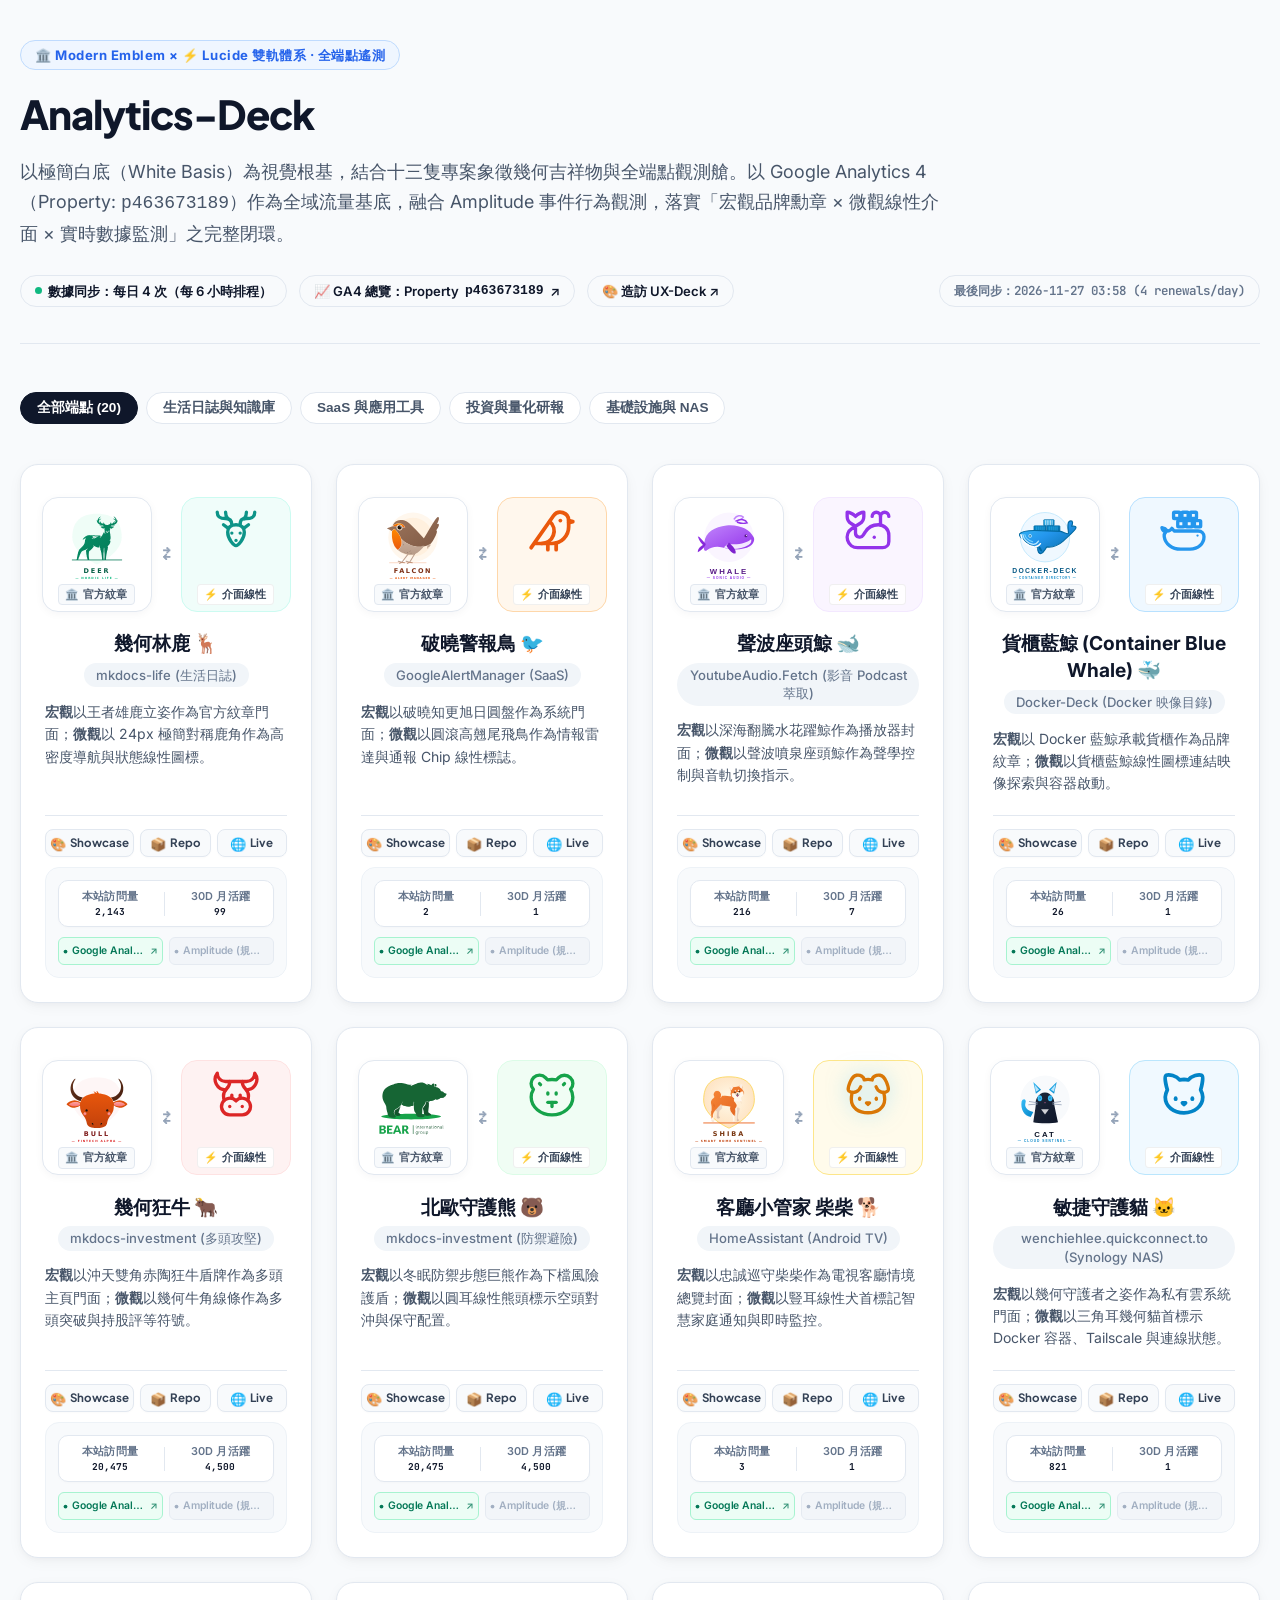
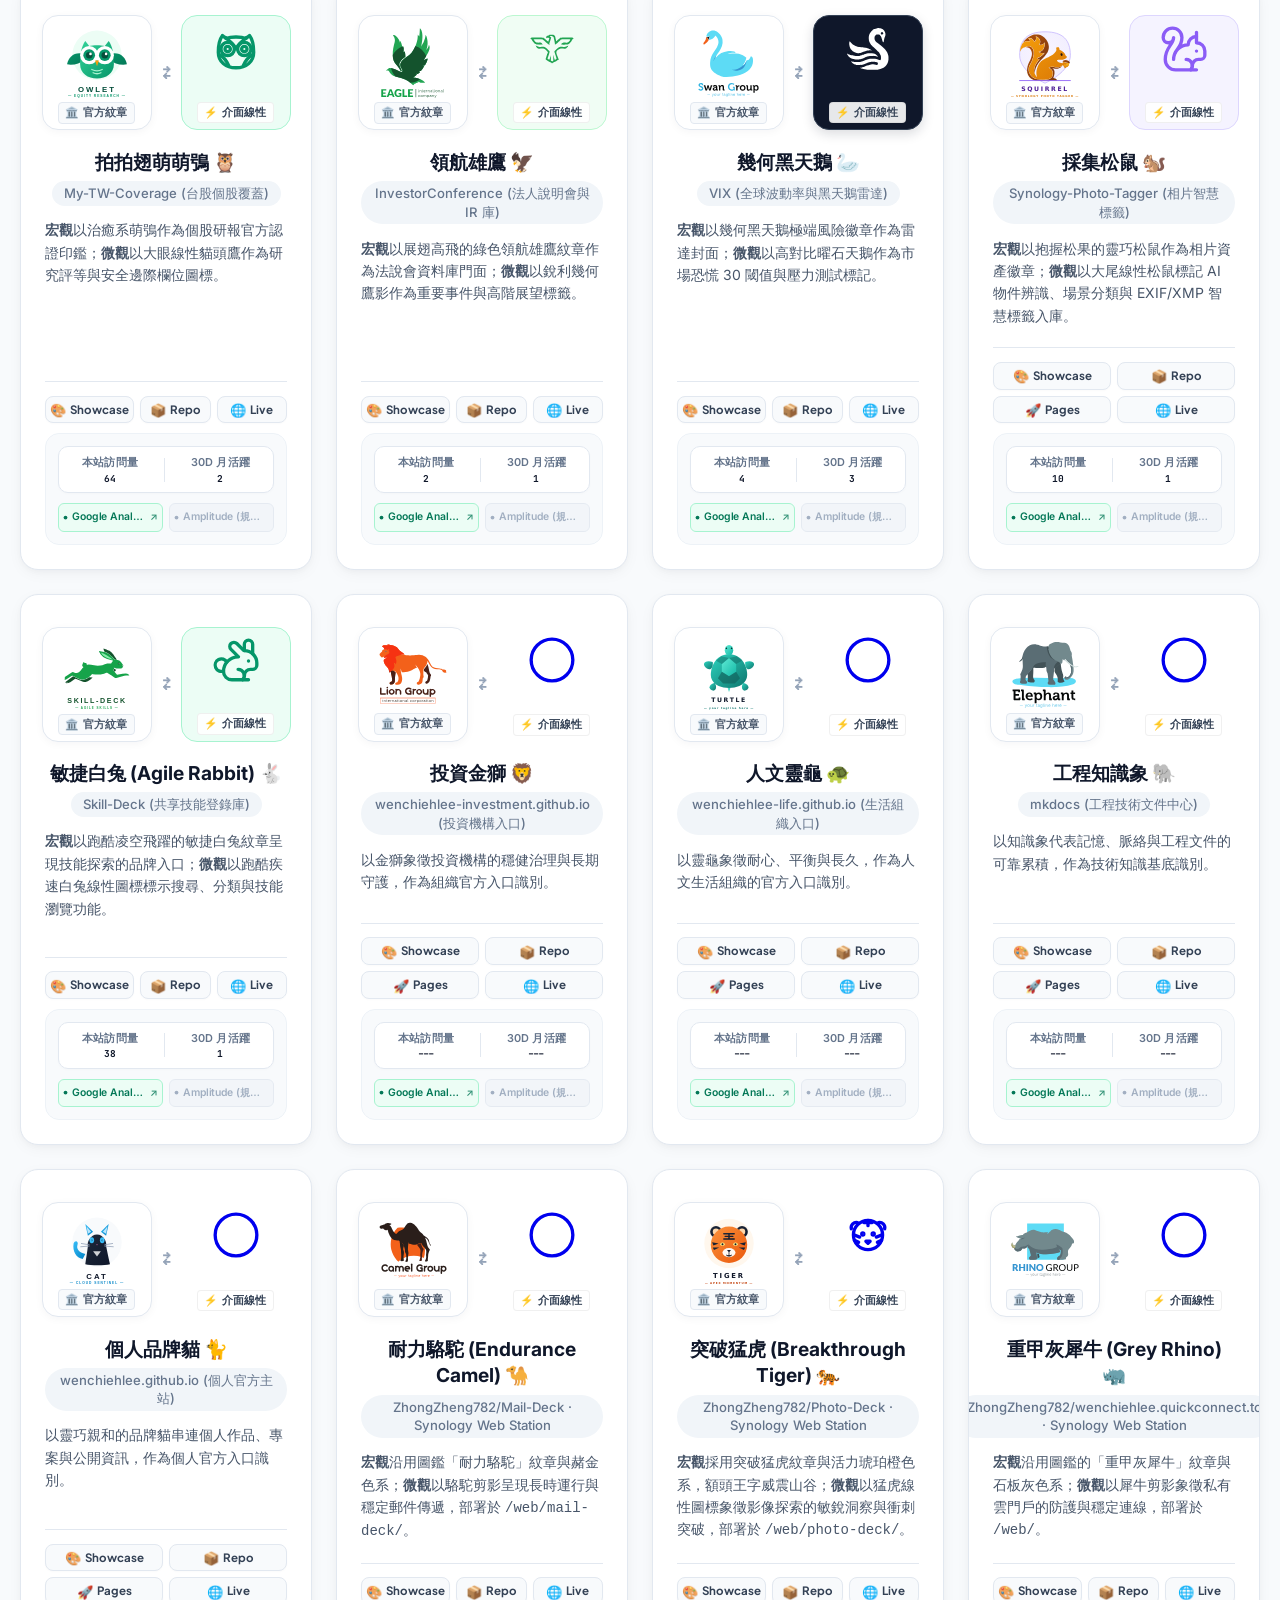
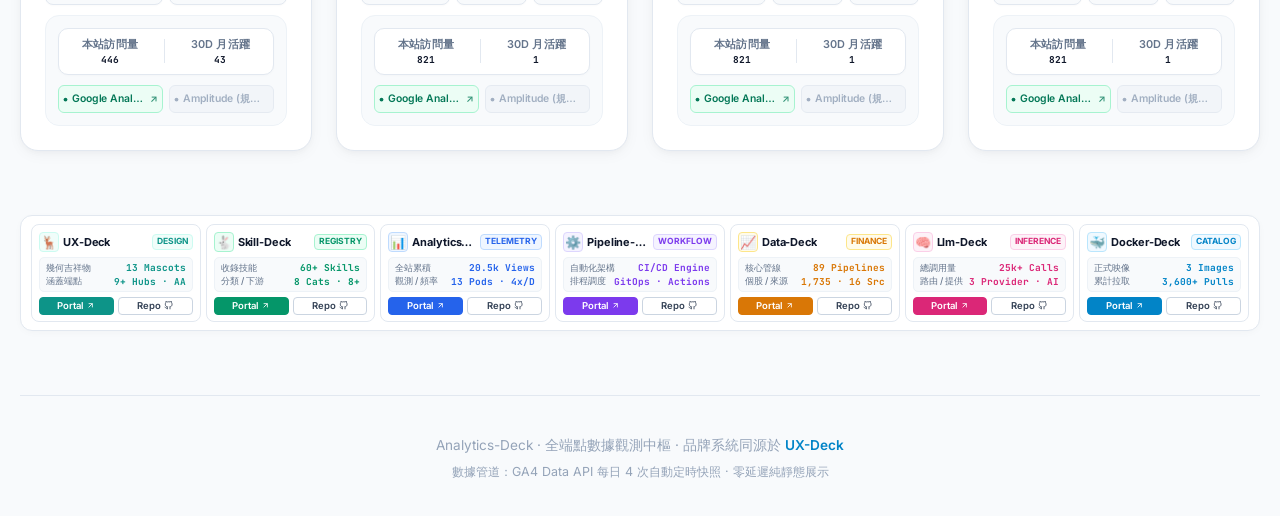
==== commit fd6e34bf: "chore(telemetry): 4-times-daily GA4 data renewal [skip ci]" ====
--- a/index.html
+++ b/index.html
@@ -1,2741 +1,2741 @@
-<!DOCTYPE html>
-<html lang="zh-TW">
-<head>
-  <meta charset="UTF-8">
-  <meta name="viewport" content="width=device-width, initial-scale=1.0">
-  <title>Analytics-Deck · 全端點數據觀測中樞</title>
-  
-  <!-- Analytics-Deck 📊 Favicon -->
-  <link rel="icon" type="image/svg+xml" href="./favicon.svg">
-  <link rel="icon" type="image/png" sizes="32x32" href="./favicon.png">
-  <link rel="shortcut icon" href="./favicon.ico">
-
-  <!-- Google Fonts (Exact UX-Deck Typography Stack) -->
-  <link rel="preconnect" href="https://fonts.googleapis.com">
-  <link rel="preconnect" href="https://fonts.gstatic.com" crossorigin>
-  <link href="https://fonts.googleapis.com/css2?family=Comfortaa:wght@600;700&family=Inter:wght@400;500;600;700&family=JetBrains+Mono:wght@400;500;600;700&family=LXGW+WenKai+TC:wght@300;400;700&family=Noto+Sans+TC:wght@400;500;600;700&family=Noto+Serif+TC:wght@400;600;700;900&family=Plus+Jakarta+Sans:wght@500;600;700;800&family=Quicksand:wght@500;600;700&family=Zen+Maru+Gothic:wght@500;700&display=swap" rel="stylesheet">
-
-  <!-- Tokens CSS -->
-  <link rel="stylesheet" href="./tokens/tokens.css">
-
-  <style>
-
-    /* ==========================================================================
-       UX-Deck Aligned Design System & Color Tone
-       White Basis & Crisp Light Theme Palette with Radial Atmosphere Gradients
-       ========================================================================== */
-    :root {
-      --bg-studio: #ffffff;
-      --bg-subtle: #f8fafc;
-      --surface-card: #ffffff;
-      --surface-elevated: #f1f5f9;
-      --border-light: #e2e8f0;
-      --border-subtle: #edf2f7;
-      --border-hover: #cbd5e1;
-      
-      --text-main: #0f172a;       /* Slate 900 */
-      --text-muted: #475569;      /* Slate 600 */
-      --text-dim: #94a3b8;        /* Slate 400 */
-
-      --shadow-sm: 0 1px 3px rgba(0, 0, 0, 0.05), 0 1px 2px rgba(0, 0, 0, 0.03);
-      --shadow-card: 0 4px 16px -2px rgba(15, 23, 42, 0.05), 0 2px 6px -1px rgba(15, 23, 42, 0.03);
-      --shadow-hover: 0 12px 28px -4px rgba(15, 23, 42, 0.08), 0 4px 10px -2px rgba(15, 23, 42, 0.04);
-    }
-
-    * {
-      box-sizing: border-box;
-      margin: 0;
-      padding: 0;
-    }
-
-    body {
-      background-color: var(--bg-studio);
-      color: var(--text-main);
-      font-family: "Noto Sans TC", -apple-system, BlinkMacSystemFont, "Segoe UI", Roboto, sans-serif;
-      line-height: 1.6;
-      padding: 3.5rem 1.75rem 6rem;
-      min-height: 100vh;
-      background-image: 
-        radial-gradient(circle at 10% 8%, rgba(56, 189, 248, 0.04) 0%, transparent 35%),
-        radial-gradient(circle at 90% 15%, rgba(139, 92, 246, 0.03) 0%, transparent 40%),
-        radial-gradient(circle at 50% 95%, rgba(13, 148, 136, 0.03) 0%, transparent 45%);
-      background-attachment: fixed;
-    }
-
-    .container {
-      max-width: 1280px;
-      margin: 0 auto;
-    }
-
-    /* Studio Header (Identical to UX-Deck) */
-    header {
-      margin-bottom: 3rem;
-      border-bottom: 1px solid var(--border-light);
-      padding-bottom: 2.25rem;
-      display: flex;
-      flex-direction: column;
-      gap: 1.15rem;
-    }
-
-    .header-badge {
-      display: inline-flex;
-      align-items: center;
-      gap: 8px;
-      background: #eff6ff;
-      color: #2563eb;
-      border: 1px solid #bfdbfe;
-      padding: 5px 14px;
-      border-radius: 9999px;
-      font-size: 0.82rem;
-      font-weight: 700;
-      width: fit-content;
-      letter-spacing: 0.04em;
-    }
-
-    h1 {
-      font-size: 2.5rem;
-      font-weight: 800;
-      letter-spacing: -0.025em;
-      line-height: 1.25;
-      color: #0f172a;
-      font-family: "Plus Jakarta Sans", "Noto Sans TC", sans-serif;
-    }
-
-    .subtitle {
-      color: var(--text-muted);
-      font-size: 1.125rem;
-      max-width: 920px;
-      line-height: 1.65;
-    }
-
-    /* Telemetry Navigation Strip */
-    .telemetry-nav-strip {
-      display: flex;
-      flex-wrap: wrap;
-      align-items: center;
-      gap: 12px;
-      margin-top: 0.5rem;
-    }
-
-    .live-url-pill {
-      display: inline-flex;
-      align-items: center;
-      gap: 6px;
-      background: #f8fafc;
-      border: 1px solid #e2e8f0;
-      border-radius: 9999px;
-      padding: 6px 14px;
-      font-size: 0.82rem;
-      font-weight: 600;
-      color: #0f172a;
-      text-decoration: none;
-      transition: all 0.2s ease;
-    }
-
-    .live-url-pill:hover {
-      background: #f1f5f9;
-      border-color: #cbd5e1;
-    }
-
-    .pill-pulse {
-      width: 7px;
-      height: 7px;
-      border-radius: 50%;
-      background: #10b981;
-      display: inline-block;
-      box-shadow: 0 0 0 0 rgba(16, 185, 129, 0.7);
-      animation: pulse 2s infinite;
-    }
-
-    @keyframes pulse {
-      0% { box-shadow: 0 0 0 0 rgba(16, 185, 129, 0.7); }
-      70% { box-shadow: 0 0 0 6px rgba(16, 185, 129, 0); }
-      100% { box-shadow: 0 0 0 0 rgba(16, 185, 129, 0); }
-    }
-
-    /* Category Filter Tabs */
-    .filter-bar {
-      display: flex;
-      align-items: center;
-      gap: 8px;
-      flex-wrap: wrap;
-      margin-bottom: 2.5rem;
-    }
-
-    .filter-btn {
-      background: #ffffff;
-      border: 1px solid var(--border-light);
-      border-radius: 9999px;
-      padding: 6px 16px;
-      font-size: 0.85rem;
-      font-weight: 600;
-      color: #475569;
-      cursor: pointer;
-      transition: all 0.2s ease;
-    }
-
-    .filter-btn:hover {
-      background: #f8fafc;
-      color: #0f172a;
-      border-color: #cbd5e1;
-    }
-
-    .filter-btn.active {
-      background: #0f172a;
-      color: #ffffff;
-      border-color: #0f172a;
-    }
-
-    /* Mascot Icons Standard Styling (From UX-Deck) */
-    .ux-icon {
-      display: inline-block;
-      width: 24px;
-      height: 24px;
-      vertical-align: middle;
-      flex-shrink: 0;
-      stroke-width: 1.6;
-      stroke: currentColor;
-      fill: none;
-      stroke-linecap: round;
-      stroke-linejoin: round;
-      transition: all 0.25s cubic-bezier(0.2, 0, 0, 1);
-    }
-    .ux-icon-xl { width: 50px; height: 50px; }
-
-    /* Mascot Brand Colors & Hover Animations (Identical to UX-Deck) */
-    .ux-icon-deer { color: #0d9488; }
-    .ux-icon-deer:hover { transform: translateY(-3px) scale(1.08); color: #0f766e; }
-
-    .ux-icon-falcon { color: #ea580c; }
-    .ux-icon-falcon:hover { transform: rotate(-6deg) scale(1.1); color: #c2410c; }
-
-    .ux-icon-whale { color: #9333ea; }
-    .ux-icon-whale:hover { transform: translateY(-3px) rotate(3deg); color: #7e22ce; }
-
-    .ux-icon-docker { color: #2496ed; }
-    .ux-icon-docker:hover { transform: translateY(-3px) scale(1.08); color: #0877c9; }
-
-    .ux-icon-bull { color: #dc2626; }
-    .ux-icon-bull:hover { transform: translateY(-3px) scale(1.1); color: #b91c1c; }
-
-    .ux-icon-bear { color: #16a34a; }
-    .ux-icon-bear:hover { transform: translateY(3px) scale(1.08); color: #15803d; }
-
-    .ux-icon-sentinel { color: #d97706; }
-    .ux-icon-sentinel:hover { transform: scale(1.12); color: #b45309; }
-
-    .ux-icon-pangolin { color: #0284c7; }
-    .ux-icon-pangolin:hover { transform: scale(1.12); color: #0369a1; }
-
-    .ux-icon-owl { color: #059669; }
-    .ux-icon-owl:hover { transform: translateY(-3px) scale(1.1); color: #047857; }
-
-    .ux-icon-eagle { color: #22a553; }
-    .ux-icon-eagle:hover { transform: translateY(-3px) scale(1.08); color: #166534; filter: drop-shadow(0 0 8px rgba(34, 165, 83, 0.45)); }
-
-    .ux-icon-swan { color: #0f172a; }
-    .ux-icon-swan:hover { transform: translateY(-3px) scale(1.08); color: #ef4444; filter: drop-shadow(0 0 8px rgba(239, 68, 68, 0.6)); }
-
-    .ux-icon-squirrel { color: #8b5cf6; }
-    .ux-icon-squirrel:hover { transform: translateY(-3px) scale(1.1); color: #7c3aed; filter: drop-shadow(0 0 8px rgba(139, 92, 246, 0.45)); }
-
-    .ux-icon-rabbit { color: #059669; }
-    .ux-icon-rabbit:hover { transform: translateY(-3px) scale(1.08); color: #047857; }
-
-    /* Mascot Wrappers (Pastel Brand Tones from UX-Deck) */
-    .wrapper-deer { background: #f0fdfa; border: 1px solid #ccfbf1; }
-    .wrapper-falcon { background: #fff7ed; border: 1px solid #fed7aa; }
-    .wrapper-whale { background: #faf5ff; border: 1px solid #f3e8ff; }
-    .wrapper-docker-whale { background: #eff8ff; border: 1px solid #b8e1ff; }
-    .wrapper-bull { background: #fef2f2; border: 1px solid #fee2e2; }
-    .wrapper-bear { background: #f0fdf4; border: 1px solid #dcfce7; }
-    .wrapper-sentinel { background: #fffbeb; border: 1px solid #fde68a; }
-    .wrapper-pangolin { background: #f0f9ff; border: 1px solid #bae6fd; }
-    .wrapper-owl { background: #ecfdf5; border: 1px solid #a7f3d0; }
-    .wrapper-eagle { background: #f0fdf4; border: 1px solid #bbf7d0; }
-    .wrapper-swan { background: #0f172a; border: 1px solid #334155; box-shadow: 0 4px 12px rgba(15, 23, 42, 0.15); }
-    .wrapper-swan .ux-icon-swan { color: #ffffff; }
-    .wrapper-squirrel { background: #f5f3ff; border: 1px solid #ddd6fe; }
-    .wrapper-rabbit { background: #ecfdf5; border: 1px solid #a7f3d0; }
-
-    /* Mascot Grid (White Card Basis from UX-Deck) */
-    .mascot-grid {
-      display: grid;
-      grid-template-columns: repeat(auto-fit, minmax(280px, 1fr));
-      gap: 1.5rem;
-      margin-bottom: 3.5rem;
-    }
-
-    .mascot-card {
-      background: var(--surface-card);
-      border: 1px solid var(--border-light);
-      border-radius: 18px;
-      padding: 2rem 1.5rem 1.5rem;
-      display: flex;
-      flex-direction: column;
-      align-items: center;
-      text-align: center;
-      transition: all 0.25s ease;
-      position: relative;
-      overflow: hidden;
-      box-shadow: var(--shadow-card);
-    }
-
-    .mascot-card::before {
-      content: "";
-      position: absolute;
-      top: 0;
-      left: 0;
-      right: 0;
-      height: 4px;
-      background: transparent;
-      transition: all 0.25s ease;
-    }
-
-    .mascot-card:hover {
-      transform: translateY(-5px);
-      border-color: var(--border-hover);
-      box-shadow: var(--shadow-hover);
-    }
-
-    /* Card Hover Top Strips (UX-Deck Brand Colors) */
-    .mascot-card.card-deer:hover::before { background: #0d9488; }
-    .mascot-card.card-falcon:hover::before { background: #ea580c; }
-    .mascot-card.card-whale:hover::before { background: #9333ea; }
-    .mascot-card.card-docker-whale:hover::before { background: #2496ed; }
-    .mascot-card.card-bull:hover::before { background: #dc2626; }
-    .mascot-card.card-bear:hover::before { background: #16a34a; }
-    .mascot-card.card-sentinel:hover::before { background: #d97706; }
-    .mascot-card.card-pangolin:hover::before { background: #0284c7; }
-    .mascot-card.card-owl:hover::before { background: #059669; }
-    .mascot-card.card-eagle:hover::before { background: #22a553; }
-    .mascot-card.card-swan:hover::before { background: #0f172a; }
-    .mascot-card.card-squirrel:hover::before { background: #8b5cf6; }
-    .mascot-card.card-rabbit:hover::before { background: #059669; }
-
-    /* Mascot Duo Stage (Exact UX-Deck Specs) */
-    .mascot-duo-stage {
-      display: flex;
-      align-items: center;
-      justify-content: center;
-      gap: 10px;
-      width: 100%;
-      margin-bottom: 1.15rem;
-    }
-
-    .emblem-tile {
-      background: #ffffff;
-      border: 1px solid #e2e8f0;
-      border-radius: 16px;
-      padding: 8px 10px 6px;
-      display: flex;
-      flex-direction: column;
-      align-items: center;
-      text-decoration: none;
-      box-shadow: 0 2px 8px rgba(15, 23, 42, 0.04);
-      transition: all 0.25s ease;
-      width: 110px;
-      height: 115px;
-      justify-content: space-between;
-      flex-shrink: 0;
-    }
-
-    .emblem-tile:hover {
-      transform: translateY(-3px) scale(1.03);
-      border-color: #cbd5e1;
-      box-shadow: 0 8px 20px -2px rgba(15, 23, 42, 0.08);
-    }
-
-    .emblem-thumb {
-      width: 78px;
-      height: 78px;
-      object-fit: contain;
-    }
-
-    .duo-divider {
-      display: flex;
-      align-items: center;
-      justify-content: center;
-      color: #94a3b8;
-      font-weight: 700;
-      font-size: 1.1rem;
-    }
-
-    .lucide-tile {
-      border-radius: 16px;
-      padding: 8px 10px 6px;
-      display: flex;
-      flex-direction: column;
-      align-items: center;
-      text-decoration: none;
-      transition: all 0.25s ease;
-      width: 110px;
-      height: 115px;
-      justify-content: space-between;
-      flex-shrink: 0;
-    }
-
-    .lucide-tile:hover {
-      transform: translateY(-3px) scale(1.03);
-      box-shadow: 0 8px 20px -2px rgba(15, 23, 42, 0.08);
-    }
-
-    .badge-role-tag {
-      font-size: 0.68rem;
-      font-weight: 700;
-      padding: 2px 6px;
-      border-radius: 4px;
-      white-space: nowrap;
-      letter-spacing: 0.02em;
-    }
-
-    .badge-role-tag.emblem-tag {
-      background: #f8fafc;
-      color: #475569;
-      border: 1px solid #e2e8f0;
-    }
-
-    .badge-role-tag.lucide-tag {
-      background: rgba(255, 255, 255, 0.9);
-      color: #334155;
-      border: 1px solid rgba(0, 0, 0, 0.06);
-    }
-
-    /* Mascot Info */
-    .mascot-name {
-      font-weight: 700;
-      font-size: 1.2rem;
-      margin-bottom: 0.35rem;
-      color: #0f172a;
-    }
-
-    .mascot-project {
-      font-size: 0.82rem;
-      color: #64748b;
-      background: #f1f5f9;
-      padding: 3px 12px;
-      border-radius: 9999px;
-      margin-bottom: 0.85rem;
-      font-weight: 500;
-      display: inline-block;
-    }
-
-    .mascot-desc {
-      font-size: 0.875rem;
-      color: #475569;
-      line-height: 1.6;
-      margin-bottom: 1.25rem;
-      min-height: 54px;
-      text-align: left;
-      width: 100%;
-    }
-
-    /* ==========================================================================
-       Smart Conditional Endpoints (3 buttons for pages==live, 4 for pages!=live)
-       ========================================================================== */
-    .card-endpoints {
-      display: grid;
-      gap: 6px;
-      width: 100%;
-      margin-top: auto;
-      margin-bottom: 10px;
-      padding-top: 0.85rem;
-      border-top: 1px solid var(--border-light);
-    }
-
-    .card-endpoints.ep-count-3 {
-      grid-template-columns: repeat(3, 1fr);
-    }
-
-    .card-endpoints.ep-count-4 {
-      grid-template-columns: repeat(2, 1fr);
-    }
-
-    .endpoint-pill {
-      display: inline-flex;
-      align-items: center;
-      justify-content: center;
-      gap: 4px;
-      padding: 6px 4px;
-      border-radius: 8px;
-      font-size: 0.72rem;
-      font-weight: 700;
-      text-decoration: none;
-      border: 1px solid var(--border-light);
-      background: #f8fafc;
-      color: #334155;
-      font-family: "Plus Jakarta Sans", "Inter", -apple-system, BlinkMacSystemFont, "Segoe UI", Roboto, sans-serif;
-      transition: all 0.2s cubic-bezier(0.2, 0, 0, 1);
-      user-select: none;
-      -webkit-user-select: none;
-      box-shadow: 0 1px 2px rgba(0, 0, 0, 0.02);
-    }
-
-    .endpoint-pill .ep-icon {
-      font-size: 0.82rem;
-      line-height: 1;
-      flex-shrink: 0;
-    }
-
-    .endpoint-pill .ep-label {
-      line-height: 1.2;
-      white-space: nowrap;
-    }
-
-    .endpoint-pill:hover {
-      transform: translateY(-2px);
-      box-shadow: 0 4px 10px rgba(15, 23, 42, 0.08);
-      text-decoration: none;
-    }
-
-    .endpoint-pill.ep-showcase:hover {
-      background: #eff6ff;
-      border-color: #93c5fd;
-      color: #1d4ed8;
-    }
-
-    .endpoint-pill.ep-repo:hover {
-      background: #f1f5f9;
-      border-color: #94a3b8;
-      color: #0f172a;
-    }
-
-    .endpoint-pill.ep-pages:hover {
-      background: #fffbeb;
-      border-color: #fde68a;
-      color: #b45309;
-    }
-
-    .endpoint-pill.ep-live:hover {
-      background: #ecfdf5;
-      border-color: #6ee7b7;
-      color: #047857;
-    }
-
-    /* ==========================================================================
-       Telemetry Pod (端點觀測艙 - 精緻對齊 UX-Deck 輕量卡片風格)
-       ========================================================================== */
-    .telemetry-pod {
-      width: 100%;
-      background: #f8fafc;
-      border: 1px solid #edf2f7;
-      border-radius: 14px;
-      padding: 12px;
-      display: flex;
-      flex-direction: column;
-      gap: 10px;
-    }
-
-    .telemetry-stat-card {
-      display: flex;
-      align-items: center;
-      justify-content: space-around;
-      background: #ffffff;
-      border: 1px solid #e2e8f0;
-      border-radius: 10px;
-      padding: 8px 10px;
-      box-shadow: 0 1px 3px rgba(15, 23, 42, 0.02);
-    }
-
-    .telemetry-stat-item {
-      display: flex;
-      flex-direction: column;
-      align-items: center;
-      gap: 2px;
-    }
-
-    .stat-label {
-      font-size: 0.68rem;
-      font-weight: 600;
-      color: #64748b;
-      letter-spacing: 0.02em;
-    }
-
-    .stat-val {
-      font-family: "JetBrains Mono", monospace;
-      font-weight: 700;
-      font-size: 1rem;
-      line-height: 1.2;
-    }
-
-    .stat-views {
-      color: #0284c7; /* Brand Blue from UX-Deck */
-    }
-
-    .stat-users {
-      color: #0f172a;
-    }
-
-    .stat-divider {
-      width: 1px;
-      height: 24px;
-      background: #e2e8f0;
-    }
-
-    /* Telemetry Action Buttons */
-    .telemetry-actions {
-      display: flex;
-      gap: 6px;
-      width: 100%;
-    }
-
-    .telemetry-btn {
-      flex: 1;
-      min-width: 0;
-      display: inline-flex;
-      align-items: center;
-      justify-content: center;
-      gap: 4px;
-      padding: 6px 4px;
-      border-radius: 6px;
-      font-size: 0.65rem;
-      font-weight: 600;
-      letter-spacing: -0.01em;
-      text-decoration: none;
-      transition: all 0.2s ease;
-      white-space: nowrap;
-      overflow: hidden;
-    }
-
-    .telemetry-btn span {
-      overflow: hidden;
-      text-overflow: ellipsis;
-      white-space: nowrap;
-    }
-
-    .btn-dot-icon {
-      flex-shrink: 0;
-      width: 5px;
-      height: 5px;
-    }
-
-    .btn-arrow {
-      font-size: 0.62rem;
-      opacity: 0.8;
-      flex-shrink: 0;
-      transition: transform 0.15s ease;
-    }
-
-    .telemetry-btn:hover .btn-arrow {
-      transform: translate(1px, -1px);
-    }
-
-    @media (max-width: 320px) {
-      .telemetry-actions {
-        flex-direction: column;
-      }
-    }
-
-    /* Google Analytics Button (Crisp Emerald Green) */
-    .btn-ga {
-      background: #ecfdf5;
-      color: #047857;
-      border: 1px solid #a7f3d0;
-    }
-
-    .btn-ga:hover {
-      background: #d1fae5;
-      color: #065f46;
-      border-color: #6ee7b7;
-      box-shadow: 0 2px 6px rgba(16, 185, 129, 0.15);
-    }
-
-    /* Amplitude Button (Crisp Royal Violet) */
-    .btn-amplitude {
-      background: #faf5ff;
-      color: #7c3aed;
-      border: 1px solid #e9d5ff;
-    }
-
-    .btn-amplitude:hover {
-      background: #f3e8ff;
-      color: #6d28d9;
-      border-color: #c4b5fd;
-      box-shadow: 0 2px 6px rgba(124, 58, 237, 0.15);
-    }
-
-    .btn-amplitude-disabled {
-      background: #f1f5f9;
-      color: #94a3b8;
-      border: 1px solid #e2e8f0;
-      cursor: not-allowed;
-      opacity: 0.85;
-    }
-
-*, *::before, *::after {
-      box-sizing: border-box;
-      margin: 0;
-      padding: 0;
-    }
-
-    body {
-      font-family: 'Inter', -apple-system, BlinkMacSystemFont, "Segoe UI", Roboto, sans-serif;
-      background: #f8fafc;
-      color: #0f172a;
-      padding: 40px 20px;
-      line-height: 1.4;
-    }
-
-    .preview-canvas {
-      max-width: 1380px;
-      margin: 0 auto;
-    }
-
-    .preview-header {
-      margin-bottom: 24px;
-      text-align: center;
-    }
-
-    .preview-badge {
-      display: inline-flex;
-      align-items: center;
-      gap: 6px;
-      padding: 3px 10px;
-      background: #e2e8f0;
-      color: #334155;
-      font-size: 11px;
-      font-weight: 700;
-      letter-spacing: 0.06em;
-      text-transform: uppercase;
-      border-radius: 9999px;
-      margin-bottom: 8px;
-    }
-
-    .preview-badge::before {
-      content: "";
-      width: 6px;
-      height: 6px;
-      border-radius: 50%;
-      background: #10b981;
-    }
-
-    .preview-header h1 {
-      font-size: 20px;
-      font-weight: 800;
-      letter-spacing: -0.02em;
-      color: #0f172a;
-    }
-
-    .preview-header p {
-      font-size: 12.5px;
-      color: #64748b;
-      margin-top: 4px;
-    }
-
-    /* =========================================================
-       PURE 6 CARDS FOOTER (Ultra-Clean, No Top/Bottom Fluff)
-       ========================================================= */
-    .deck-family-footer {
-      background: #ffffff;
-      border: 1px solid #e2e8f0;
-      border-radius: 12px;
-      padding: 8px 10px;
-      box-shadow: 0 2px 10px -2px rgba(15, 23, 42, 0.04);
-    }
-
-    /* 7 COMPACT CARDS ROW (Strict One-Row, Zero Scrollbar) */
-    .deck-cards-row {
-      display: grid;
-      grid-template-columns: repeat(7, 1fr);
-      gap: 5px;
-      width: 100%;
-      overflow-x: auto;
-      scrollbar-width: none;
-      -ms-overflow-style: none;
-    }
-
-    .deck-cards-row::-webkit-scrollbar {
-      display: none;
-      width: 0;
-      height: 0;
-    }
-
-    /* ULTRA COMPACT CARD (~90px height, Zero Overflow) */
-    .deck-card {
-      background: #ffffff;
-      border: 1px solid #e2e8f0;
-      border-radius: 8px;
-      padding: 7px 7px 6px;
-      display: flex;
-      flex-direction: column;
-      justify-content: space-between;
-      gap: 5px;
-      transition: all 0.16s ease;
-      position: relative;
-      min-width: 0;
-    }
-
-    .deck-card:hover {
-      transform: translateY(-2px);
-      box-shadow: 0 6px 14px -3px rgba(15, 23, 42, 0.08);
-      border-color: var(--deck-accent, #3b82f6);
-    }
-
-    /* Card Head: Avatar + Title + Tag */
-    .deck-card-head {
-      display: flex;
-      align-items: center;
-      gap: 4px;
-      min-width: 0;
-    }
-
-    .deck-avatar {
-      font-size: 13px;
-      line-height: 1;
-      width: 20px;
-      height: 20px;
-      border-radius: 4px;
-      background: var(--deck-bg, #f1f5f9);
-      border: 1px solid var(--deck-border, #e2e8f0);
-      display: inline-flex;
-      align-items: center;
-      justify-content: center;
-      flex-shrink: 0;
-    }
-
-    .deck-card-title {
-      font-size: 11px;
-      font-weight: 700;
-      color: #0f172a;
-      letter-spacing: -0.01em;
-      white-space: nowrap;
-      overflow: hidden;
-      text-overflow: ellipsis;
-      min-width: 0;
-    }
-
-    .deck-tag {
-      font-size: 8.5px;
-      font-weight: 700;
-      text-transform: uppercase;
-      padding: 1px 4px;
-      border-radius: 4px;
-      background: var(--deck-bg, #f1f5f9);
-      color: var(--deck-accent, #475569);
-      margin-left: auto;
-      border: 1px solid var(--deck-border, #e2e8f0);
-      flex-shrink: 0;
-    }
-
-    /* Compact Key Numbers Tray */
-    .deck-numbers-compact {
-      background: #f8fafc;
-      border: 1px solid #edf2f7;
-      border-radius: 5px;
-      padding: 4px 6px;
-      display: flex;
-      flex-direction: column;
-      gap: 2px;
-    }
-
-    .stat-line {
-      display: flex;
-      align-items: center;
-      justify-content: space-between;
-      font-size: 9px;
-      line-height: 1.2;
-      white-space: nowrap;
-    }
-
-    .stat-lbl {
-      color: #64748b;
-      font-weight: 500;
-    }
-
-    .stat-val {
-      font-family: 'JetBrains Mono', monospace;
-      font-weight: 700;
-      color: var(--deck-accent, #0f172a);
-      font-size: 9.5px;
-    }
-
-    /* Compact Dual Action Buttons */
-    .deck-actions-compact {
-      display: grid;
-      grid-template-columns: 1fr 1fr;
-      gap: 4px;
-    }
-
-    .deck-btn {
-      display: inline-flex;
-      align-items: center;
-      justify-content: center;
-      gap: 3px;
-      padding: 3px 0;
-      font-size: 9.5px;
-      font-weight: 600;
-      text-decoration: none;
-      border-radius: 4px;
-      line-height: 1;
-      transition: all 0.12s ease;
-    }
-
-    .deck-btn-portal {
-      background: var(--deck-accent, #0f172a);
-      color: #ffffff;
-      border: 1px solid var(--deck-accent, #0f172a);
-    }
-
-    .deck-btn-portal:hover {
-      opacity: 0.9;
-    }
-
-    .deck-btn-repo {
-      background: #ffffff;
-      color: #334155;
-      border: 1px solid #cbd5e1;
-    }
-
-    .deck-btn-repo:hover {
-      background: #f8fafc;
-      border-color: #94a3b8;
-      color: #0f172a;
-    }
-
-    .deck-btn svg {
-      width: 9px;
-      height: 9px;
-      stroke-width: 2.2;
-    }
-
-    /* THEME ACCENTS */
-    .theme-ux {
-      --deck-accent: #0d9488;
-      --deck-bg: #f0fdfa;
-      --deck-border: #ccfbf1;
-    }
-    .theme-skill {
-      --deck-accent: #059669;
-      --deck-bg: #ecfdf5;
-      --deck-border: #a7f3d0;
-    }
-    .theme-analytics {
-      --deck-accent: #2563eb;
-      --deck-bg: #eff6ff;
-      --deck-border: #bfdbfe;
-    }
-    .theme-pipeline {
-      --deck-accent: #7c3aed;
-      --deck-bg: #f5f3ff;
-      --deck-border: #ddd6fe;
-    }
-    .theme-data {
-      --deck-accent: #d97706;
-      --deck-bg: #fffbeb;
-      --deck-border: #fde68a;
-    }
-        .theme-llm {
-      --deck-accent: #db2777;
-      --deck-bg: #fdf2f8;
-      --deck-border: #fbcfe8;
-    }
-.theme-docker {
-      --deck-accent: #0284c7;
-      --deck-bg: #f0f9ff;
-      --deck-border: #bae6fd;
-    }
-
-    /* Studio Footer */
-    footer {
-      margin-top: 4rem;
-      border-top: 1px solid var(--border-light);
-      padding-top: 2.5rem;
-      display: flex;
-      flex-direction: column;
-      align-items: center;
-      gap: 8px;
-      color: var(--text-dim);
-      font-size: 0.85rem;
-    }
-
-    footer a {
-      color: #0284c7;
-      text-decoration: none;
-      font-weight: 600;
-    }
-
-    footer a:hover {
-      text-decoration: underline;
-    }
-  
-  </style>
-
-</head>
-<body>
-
-  <!-- SVG Symbols Definition (From UX-Deck) -->
-  <svg xmlns="http://www.w3.org/2000/svg" style="display: none;">
-<symbol fill="none" id="icon-deer-life" stroke="currentColor" stroke-linecap="round" stroke-linejoin="round" stroke-width="1.6" viewbox="0 0 24 24">
-<path d="M3 3c0 2 1 3 4 3c2 0 3 1 3 3"></path>
-<path d="M21 3c0 2-1 3-4 3c-2 0-3 .3-3 3"></path>
-<path d="M7 3c0 1.3.3 2.3 1 3"></path>
-<path d="M17 3c0 1.3-.3 2.3-1 3"></path>
-<path d="M12 19c-1 0-4-3-4-6.5 0-2 1.3-3.5 4-3.5s4 1.5 4 3.5c0 3.5-3 6.5-4 6.5"></path>
-<path d="M8 10.5l-2-1.5"></path>
-<path d="M16 10.5l2-1.5"></path>
-<path d="M10 13v.01"></path>
-<path d="M14 13v.01"></path>
-<path d="M12 16.5h.01"></path>
-</symbol>
-<symbol fill="none" id="icon-falcon-radar" stroke="currentColor" stroke-linecap="round" stroke-linejoin="round" stroke-width="1.8" viewbox="0 0 24 24">
-<path d="M16 7h.01"></path>
-<path d="M3.4 18H12a8 8 0 0 0 8-8V7a4 4 0 0 0-7.28-2.3L2 20"></path>
-<path d="m20 7 2 .5-2 .5"></path>
-<path d="M10 18v3"></path>
-<path d="M14 17.75V21"></path>
-<path d="M7 18a6 6 0 0 0 3.84-10.61"></path>
-</symbol>
-<symbol fill="none" id="icon-whale-sonic" stroke="currentColor" stroke-linecap="round" stroke-linejoin="round" stroke-width="1.6" viewbox="0 0 24 24">
-<path d="M18 9V5a2 2 0 0 0-4 0"></path>
-<path d="M18 5a2 2 0 0 1 4 0"></path>
-<path d="M6 9.7 3.9 8.4C2.7 7.7 2 6.4 2 5V3c2 0 4 2 4 2s2-2 4-2v2c0 1.4-.7 2.7-1.9 3.4l-3.8 2.4A5 5 0 0 0 7 20h12c1.7 0 3-1.3 3-3v-3c0-2.8-2.2-5-5-5-2.7 0-5.1 1.4-6.4 3.6L9.7 14A2 2 0 0 1 6 13Z"></path>
-<path d="M15 15h.01"></path>
-</symbol>
-<symbol fill="none" id="icon-bull-fintech" stroke="currentColor" stroke-linecap="round" stroke-linejoin="round" stroke-width="1.6" viewbox="0 0 24 24">
-<path d="M7 10a5 5 0 0 1-4-8 4 4 0 0 0 4 4h10a4 4 0 0 0 4-4 5 5 0 0 1-4 8"></path>
-<path d="M6.4 15c-.3-.6-.4-1.3-.4-2 0-4 3-3 3-7"></path>
-<path d="M17.6 15c.3-.6.4-1.3.4-2 0-4-3-3-3-7"></path>
-<path d="M10 12.5v1.5"></path>
-<path d="M14 12.5v1.5"></path>
-<path d="M15 22a4 4 0 1 0-3-6.7A4 4 0 1 0 9 22Z"></path>
-<path d="M9 18h.01"></path>
-<path d="M15 18h.01"></path>
-</symbol>
-<symbol fill="none" id="icon-bear-defense" stroke="currentColor" stroke-linecap="round" stroke-linejoin="round" stroke-width="1.6" viewbox="0 0 24 24">
-<path d="m6 7 .5.5"></path>
-<path d="m18 7-.5.5"></path>
-<path d="M20.8 4.2c-1.6-1.6-4.1-1.6-5.7 0l-1 1a13.6 13.6 0 0 0-4.2 0l-1-1a4 4 0 0 0-5.8 5.6A7 7 0 0 0 2 13.5C2 18.2 6.5 22 12 22s10-3.8 10-8.5a7 7 0 0 0-1.1-3.8c1.5-1.6 1.5-4-.1-5.5"></path>
-<path d="M10 12v-.5"></path>
-<path d="M14 12v-.5"></path>
-<path d="M14 16h-4"></path>
-<path d="M12 16v2"></path>
-</symbol>
-<symbol fill="none" id="icon-sentinel-tv" stroke="currentColor" stroke-linecap="round" stroke-linejoin="round" stroke-width="1.6" viewbox="0 0 24 24">
-<path d="M8.5 8.5c-.38 1.05-1.08 2.03-2.34 2.5-1.93.72-3.58-.3-3.66-1-.11-.99 1.18-6.53 4-7 1.92-.32 3.65.85 3.65 2.24A7.5 7.5 0 0 1 14 5.28c0-1.39 1.84-2.6 3.77-2.28 2.82.47 4.11 6.01 4 7-.08.7-1.73 1.72-3.66 1-1.26-.47-1.85-1.45-2.24-2.5"></path>
-<path d="M4.42 11.25A13.15 13.15 0 0 0 4 14.56C4 18.73 7.58 21 12 21s8-2.27 8-6.44a11.7 11.7 0 0 0-.49-3.31"></path>
-<path d="M8 14v.5"></path>
-<path d="M16 14v.5"></path>
-<path d="M11.25 16.25h1.5L12 17z"></path>
-</symbol>
-<symbol fill="none" id="icon-pangolin-shield" stroke="currentColor" stroke-linecap="round" stroke-linejoin="round" stroke-width="1.8" viewbox="0 0 24 24">
-<path d="M12 5c.67 0 1.35.09 2 .26 1.78-2 5.03-2.84 6.42-2.26 1.4.58-.42 7-.42 7 .57 1.07 1 2.24 1 3.44C21 17.9 16.97 21 12 21s-9-3-9-7.56c0-1.25.5-2.4 1-3.44 0 0-1.89-6.42-.5-7 1.39-.58 4.72.23 6.5 2.23A9.04 9.04 0 0 1 12 5Z"></path>
-<path d="M8 14v.5"></path>
-<path d="M16 14v.5"></path>
-<path d="M11.25 16.25h1.5L12 17l-.75-.75Z"></path>
-</symbol>
-<symbol fill="none" id="icon-owl-coverage" stroke="currentColor" stroke-linecap="round" stroke-linejoin="round" stroke-width="1.6" viewbox="0 0 24 24">
-<!-- Round Chubby Body & Ear Tufts -->
-<path d="M5.5 5.5 C4 7.5 3.5 10.5 3.5 13.5 C3.5 18 7 21 12 21 C17 21 20.5 18 20.5 13.5 C20.5 10.5 20 7.5 18.5 5.5 L16.8 7 C14.5 6 9.5 6 7.2 7 Z"></path>
-<!-- Brow Hood Arc to Beak -->
-<path d="M7 6.5 C9 8.5 11 9.5 12 12 C13 9.5 15 8.5 17 6.5"></path>
-<!-- Left Big Concentric Eye -->
-<circle cx="8" cy="12" r="3.2"></circle>
-<circle cx="8" cy="12" r="1.3"></circle>
-<!-- Right Big Concentric Eye -->
-<circle cx="16" cy="12" r="3.2"></circle>
-<circle cx="16" cy="12" r="1.3"></circle>
-<!-- Layered Flapping Wings -->
-<path d="M3.8 14.5 C5.5 15.5 7.5 17.5 8.5 20"></path>
-<path d="M20.2 14.5 C18.5 15.5 16.5 17.5 15.5 20"></path>
-</symbol>
-<symbol fill="currentColor" fill-rule="evenodd" id="icon-eagle-ir" viewbox="0 0 24 24">
-<path d="M 19.87 10.29 C 19.82 10.28, 19.63 10.46, 19.37 10.57 C 19.11 10.68, 18.53 10.90, 18.30 10.96 C 18.08 11.03, 18.08 10.95, 18.02 10.96 C 17.97 10.97, 18.37 11.01, 17.97 11.02 C 17.56 11.03, 16.41 10.68, 15.61 11.02 C 14.82 11.36, 13.62 12.66, 13.20 13.04 C 12.79 13.41, 13.15 13.21, 13.15 13.26 C 13.15 13.31, 13.19 13.24, 13.20 13.32 C 13.22 13.39, 13.15 13.34, 13.26 13.71 C 13.37 14.08, 13.77 15.22, 13.88 15.56 C 13.98 15.89, 13.84 15.60, 13.88 15.73 C 13.91 15.85, 14.05 16.13, 14.10 16.29 C 14.15 16.44, 14.28 16.53, 14.16 16.68 C 14.04 16.83, 13.55 17.20, 13.37 17.18 C 13.20 17.16, 13.22 16.92, 13.09 16.57 C 12.96 16.21, 12.68 15.31, 12.59 15.05 C 12.49 14.80, 12.54 14.95, 12.53 15.05 C 12.52 15.16, 12.52 15.56, 12.53 15.67 C 12.54 15.78, 12.58 15.40, 12.59 15.73 C 12.60 16.05, 12.67 17.28, 12.59 17.63 C 12.50 17.99, 12.25 17.85, 12.08 17.85 C 11.92 17.86, 11.68 17.74, 11.58 17.69 C 11.48 17.63, 11.49 17.96, 11.47 17.52 C 11.45 17.08, 11.49 15.39, 11.47 15.05 C 11.45 14.72, 11.39 15.40, 11.36 15.50 C 11.32 15.60, 11.27 15.59, 11.24 15.67 C 11.22 15.74, 11.22 15.87, 11.19 15.95 C 11.16 16.02, 11.10 16.04, 11.08 16.12 C 11.05 16.19, 11.08 16.24, 11.02 16.40 C 10.96 16.56, 10.80 16.95, 10.74 17.07 C 10.67 17.19, 10.77 17.19, 10.63 17.13 C 10.49 17.06, 10.02 16.78, 9.90 16.68 C 9.78 16.58, 9.80 16.85, 9.90 16.51 C 10.00 16.17, 10.40 15.03, 10.52 14.66 C 10.63 14.29, 10.53 14.40, 10.57 14.27 C 10.61 14.14, 10.69 14.05, 10.74 13.88 C 10.79 13.70, 10.82 13.33, 10.85 13.20 C 10.88 13.08, 10.95 13.21, 10.91 13.15 C 10.86 13.08, 10.98 13.17, 10.57 12.81 C 10.16 12.46, 9.22 11.32, 8.44 11.02 C 7.67 10.72, 6.35 11.03, 5.92 11.02 C 5.49 11.01, 5.91 10.97, 5.87 10.96 C 5.82 10.95, 5.74 10.98, 5.64 10.96 C 5.54 10.94, 5.49 10.95, 5.25 10.85 C 5.01 10.75, 4.31 10.32, 4.18 10.35 C 4.06 10.38, 4.44 10.87, 4.52 11.02 C 4.61 11.17, 4.59 11.14, 4.69 11.24 C 4.79 11.35, 4.94 11.52, 5.14 11.64 C 5.33 11.75, 5.36 11.87, 5.87 11.92 C 6.37 11.96, 7.48 11.65, 8.16 11.92 C 8.84 12.18, 9.71 13.06, 9.96 13.48 C 10.20 13.91, 9.69 14.23, 9.62 14.49 C 9.54 14.75, 9.55 14.89, 9.51 15.05 C 9.46 15.21, 9.37 15.35, 9.34 15.45 C 9.31 15.54, 9.37 15.52, 9.34 15.61 C 9.31 15.71, 9.20 15.91, 9.17 16.01 C 9.14 16.10, 9.20 16.08, 9.17 16.17 C 9.14 16.27, 9.04 16.44, 9.00 16.57 C 8.97 16.69, 8.86 16.76, 8.95 16.90 C 9.03 17.04, 9.23 17.20, 9.51 17.41 C 9.79 17.61, 10.26 17.93, 10.63 18.13 C 10.99 18.34, 11.50 18.54, 11.69 18.64 C 11.89 18.74, 11.73 18.71, 11.80 18.75 C 11.88 18.79, 11.96 18.92, 12.14 18.86 C 12.32 18.81, 12.56 18.58, 12.87 18.41 C 13.18 18.25, 13.67 18.04, 13.99 17.85 C 14.31 17.67, 14.58 17.45, 14.77 17.29 C 14.97 17.14, 15.28 17.54, 15.17 16.90 C 15.05 16.27, 13.98 14.32, 14.10 13.48 C 14.22 12.65, 15.24 12.18, 15.89 11.92 C 16.55 11.65, 17.53 11.96, 18.02 11.92 C 18.52 11.87, 18.62 11.78, 18.86 11.64 C 19.11 11.50, 19.34 11.23, 19.48 11.08 C 19.62 10.93, 19.67 10.81, 19.70 10.74 C 19.74 10.66, 19.68 10.70, 19.70 10.63 C 19.73 10.55, 19.93 10.30, 19.87 10.29 Z M 2.00 6.54 C 1.13 6.70, 2.19 7.24, 2.28 7.49 C 2.37 7.74, 2.46 7.87, 2.56 8.05 C 2.66 8.23, 2.76 8.38, 2.90 8.55 C 3.04 8.73, 3.24 8.97, 3.40 9.11 C 3.56 9.26, 3.68 9.35, 3.85 9.45 C 4.02 9.55, 4.25 9.67, 4.41 9.73 C 4.57 9.80, 4.61 9.82, 4.80 9.84 C 4.99 9.86, 5.40 9.83, 5.53 9.84 C 5.66 9.85, 5.52 9.90, 5.59 9.90 C 5.65 9.90, 5.86 9.84, 5.92 9.84 C 5.99 9.84, 5.96 9.90, 5.98 9.90 C 6.00 9.90, 6.01 9.84, 6.03 9.84 C 6.05 9.84, 6.04 9.89, 6.09 9.90 C 6.14 9.91, 6.27 9.91, 6.31 9.90 C 6.36 9.89, 6.35 9.84, 6.37 9.84 C 6.39 9.84, 6.40 9.90, 6.43 9.90 C 6.45 9.90, 6.44 9.85, 6.54 9.84 C 6.64 9.83, 6.95 9.83, 7.04 9.84 C 7.14 9.85, 7.08 9.90, 7.10 9.90 C 7.12 9.90, 7.14 9.84, 7.15 9.84 C 7.17 9.84, 7.18 9.90, 7.21 9.90 C 7.24 9.90, 7.28 9.84, 7.32 9.84 C 7.36 9.84, 7.41 9.90, 7.43 9.90 C 7.46 9.90, 7.47 9.84, 7.49 9.84 C 7.51 9.84, 7.54 9.90, 7.55 9.90 C 7.56 9.90, 7.69 9.99, 7.55 9.84 C 7.41 9.69, 7.07 9.14, 6.71 9.00 C 6.34 8.86, 5.59 9.01, 5.36 9.00 C 5.13 8.99, 5.41 8.97, 5.31 8.95 C 5.20 8.93, 4.90 8.93, 4.75 8.89 C 4.59 8.85, 4.47 8.79, 4.35 8.72 C 4.23 8.66, 4.13 8.59, 4.02 8.50 C 3.90 8.41, 3.80 8.32, 3.68 8.16 C 3.56 8.00, 3.34 7.68, 3.29 7.55 C 3.23 7.42, 2.66 7.41, 3.34 7.38 C 4.03 7.35, 6.68 7.37, 7.38 7.38 C 8.08 7.39, 7.01 7.01, 7.55 7.43 C 8.08 7.85, 10.04 9.57, 10.57 9.90 C 11.10 10.23, 10.71 9.51, 10.74 9.39 C 10.77 9.28, 10.60 9.68, 10.74 9.23 C 10.88 8.78, 11.47 7.19, 11.58 6.71 C 11.69 6.22, 11.51 6.45, 11.41 6.31 C 11.31 6.17, 11.03 5.95, 10.96 5.87 C 10.90 5.78, 10.86 5.82, 11.02 5.81 C 11.18 5.80, 11.76 5.80, 11.92 5.81 C 12.07 5.82, 11.93 5.86, 11.97 5.87 C 12.01 5.87, 12.04 5.82, 12.14 5.87 C 12.24 5.91, 12.49 6.06, 12.59 6.15 C 12.69 6.23, 12.71 6.29, 12.76 6.37 C 12.80 6.45, 12.85 6.57, 12.87 6.65 C 12.89 6.73, 12.85 6.79, 12.87 6.87 C 12.89 6.96, 12.95 7.02, 12.98 7.15 C 13.01 7.28, 13.01 7.53, 13.04 7.66 C 13.06 7.79, 13.10 7.71, 13.15 7.94 C 13.20 8.16, 13.28 8.82, 13.32 9.00 C 13.35 9.19, 13.34 8.92, 13.37 9.06 C 13.41 9.20, 13.30 9.88, 13.54 9.84 C 13.78 9.81, 14.40 9.20, 14.83 8.83 C 15.26 8.47, 15.83 7.90, 16.12 7.66 C 16.41 7.42, 15.79 7.42, 16.57 7.38 C 17.34 7.33, 20.06 7.36, 20.77 7.38 C 21.48 7.40, 20.85 7.41, 20.82 7.49 C 20.80 7.57, 20.71 7.73, 20.60 7.88 C 20.49 8.03, 20.30 8.25, 20.15 8.39 C 20.00 8.53, 19.87 8.63, 19.70 8.72 C 19.54 8.82, 19.28 8.91, 19.14 8.95 C 19.00 8.98, 18.92 8.94, 18.86 8.95 C 18.81 8.96, 19.06 8.99, 18.81 9.00 C 18.55 9.01, 17.74 8.86, 17.35 9.00 C 16.96 9.14, 16.15 9.70, 16.45 9.84 C 16.76 9.98, 18.61 9.89, 19.20 9.84 C 19.79 9.80, 19.77 9.67, 19.98 9.56 C 20.20 9.46, 20.31 9.38, 20.49 9.23 C 20.66 9.08, 20.90 8.84, 21.05 8.67 C 21.20 8.49, 21.27 8.36, 21.38 8.16 C 21.50 7.97, 21.62 7.76, 21.72 7.49 C 21.82 7.22, 22.89 6.70, 22.00 6.54 C 21.11 6.38, 17.44 6.48, 16.40 6.54 C 15.35 6.59, 16.12 6.58, 15.73 6.87 C 15.33 7.17, 14.33 8.10, 14.04 8.33 C 13.76 8.56, 14.02 8.41, 13.99 8.27 C 13.96 8.14, 13.93 7.80, 13.88 7.55 C 13.82 7.29, 13.70 6.98, 13.65 6.76 C 13.61 6.55, 13.64 6.43, 13.60 6.26 C 13.55 6.09, 13.44 5.87, 13.37 5.75 C 13.31 5.63, 13.30 5.61, 13.20 5.53 C 13.11 5.45, 12.93 5.31, 12.81 5.25 C 12.69 5.18, 12.79 5.16, 12.48 5.14 C 12.16 5.12, 11.23 5.11, 10.91 5.14 C 10.59 5.17, 10.66 5.23, 10.57 5.31 C 10.48 5.38, 10.42 5.55, 10.35 5.59 C 10.27 5.62, 10.17 5.53, 10.12 5.53 C 10.08 5.53, 10.14 5.57, 10.07 5.59 C 9.99 5.60, 9.79 5.59, 9.68 5.64 C 9.56 5.70, 9.47 5.81, 9.39 5.92 C 9.32 6.03, 9.25 6.16, 9.23 6.31 C 9.21 6.46, 9.22 6.76, 9.28 6.82 C 9.35 6.87, 9.45 6.68, 9.62 6.65 C 9.79 6.62, 10.14 6.63, 10.29 6.65 C 10.44 6.67, 10.45 6.71, 10.52 6.76 C 10.58 6.82, 10.73 6.72, 10.68 6.99 C 10.64 7.25, 10.33 8.09, 10.24 8.33 C 10.14 8.57, 10.46 8.69, 10.12 8.44 C 9.79 8.20, 8.66 7.19, 8.22 6.87 C 7.78 6.56, 8.53 6.59, 7.49 6.54 C 6.45 6.48, 2.87 6.38, 2.00 6.54 Z" fill="currentColor" fill-rule="evenodd" stroke="none"></path>
-</symbol>
-<symbol fill="currentColor" fill-rule="evenodd" id="icon-swan-vix" viewbox="0 0 24 24">
-<path d="M 16.80 15.66 C 16.88 15.57, 16.46 15.17, 16.19 14.95 C 15.91 14.73, 15.39 14.47, 15.13 14.33 C 14.86 14.20, 14.75 14.19, 14.60 14.16 C 14.45 14.13, 14.32 14.17, 14.25 14.16 C 14.17 14.14, 14.31 14.09, 14.16 14.07 C 14.01 14.06, 13.51 14.09, 13.37 14.07 C 13.22 14.06, 13.54 13.98, 13.28 13.98 C 13.01 13.98, 12.04 14.04, 11.78 14.07 C 11.52 14.10, 11.91 14.10, 11.69 14.16 C 11.47 14.22, 10.71 14.35, 10.46 14.42 C 10.21 14.50, 10.36 14.54, 10.19 14.60 C 10.03 14.66, 9.74 14.69, 9.49 14.78 C 9.24 14.86, 8.95 15.05, 8.70 15.13 C 8.45 15.20, 8.12 15.19, 7.99 15.22 C 7.86 15.25, 8.24 15.29, 7.90 15.30 C 7.57 15.32, 6.30 15.32, 5.96 15.30 C 5.63 15.29, 6.01 15.23, 5.88 15.22 C 5.74 15.20, 5.30 15.23, 5.17 15.22 C 5.04 15.20, 5.26 15.16, 5.08 15.13 C 4.91 15.10, 4.47 15.11, 4.11 15.04 C 3.76 14.97, 3.29 14.82, 2.97 14.69 C 2.65 14.56, 2.34 14.32, 2.18 14.25 C 2.01 14.17, 2.03 14.20, 2.00 14.25 C 1.97 14.29, 1.91 14.32, 2.00 14.51 C 2.09 14.70, 2.34 15.14, 2.53 15.39 C 2.72 15.64, 2.95 15.85, 3.15 16.01 C 3.34 16.17, 3.45 16.24, 3.67 16.36 C 3.89 16.48, 4.22 16.64, 4.47 16.71 C 4.72 16.79, 5.04 16.77, 5.17 16.80 C 5.30 16.83, 5.14 16.88, 5.26 16.89 C 5.38 16.90, 5.76 16.88, 5.88 16.89 C 5.99 16.90, 5.67 16.96, 5.96 16.98 C 6.26 16.99, 7.35 16.99, 7.64 16.98 C 7.93 16.96, 7.55 16.92, 7.73 16.89 C 7.90 16.86, 8.26 16.92, 8.70 16.80 C 9.14 16.68, 10.05 16.32, 10.37 16.19 C 10.69 16.05, 10.22 16.14, 10.63 16.01 C 11.05 15.88, 12.23 15.49, 12.84 15.39 C 13.44 15.29, 14.00 15.41, 14.25 15.39 C 14.50 15.38, 14.28 15.32, 14.33 15.30 C 14.39 15.29, 14.54 15.29, 14.60 15.30 C 14.66 15.32, 14.51 15.38, 14.69 15.39 C 14.86 15.41, 15.48 15.38, 15.66 15.39 C 15.83 15.41, 15.55 15.44, 15.74 15.48 C 15.94 15.52, 16.73 15.74, 16.80 15.66 Z M 3.06 8.61 C 3.01 8.86, 2.97 9.62, 2.97 9.84 C 2.97 10.06, 3.03 9.78, 3.06 9.93 C 3.09 10.08, 3.07 10.44, 3.15 10.72 C 3.22 11.00, 3.35 11.32, 3.50 11.60 C 3.64 11.88, 3.85 12.18, 4.03 12.40 C 4.20 12.62, 4.25 12.70, 4.56 12.93 C 4.86 13.15, 5.55 13.56, 5.88 13.72 C 6.20 13.88, 6.33 13.86, 6.49 13.89 C 6.65 13.92, 6.77 13.88, 6.85 13.89 C 6.92 13.91, 6.79 13.97, 6.93 13.98 C 7.08 14.00, 7.58 14.00, 7.73 13.98 C 7.87 13.97, 7.71 13.91, 7.81 13.89 C 7.92 13.88, 7.76 14.07, 8.34 13.89 C 8.93 13.72, 10.66 13.03, 11.34 12.84 C 12.01 12.65, 12.21 12.78, 12.40 12.75 C 12.59 12.72, 12.25 12.68, 12.48 12.66 C 12.72 12.65, 13.79 12.78, 13.81 12.66 C 13.82 12.54, 13.03 12.16, 12.57 11.96 C 12.12 11.75, 11.38 11.52, 11.07 11.43 C 10.77 11.34, 10.87 11.46, 10.72 11.43 C 10.58 11.40, 10.37 11.28, 10.19 11.25 C 10.02 11.22, 9.77 11.27, 9.67 11.25 C 9.56 11.24, 9.91 11.19, 9.58 11.16 C 9.24 11.13, 8.17 11.15, 7.64 11.07 C 7.11 11.00, 6.74 10.84, 6.41 10.72 C 6.07 10.60, 5.92 10.55, 5.61 10.37 C 5.30 10.19, 4.94 10.00, 4.56 9.67 C 4.17 9.33, 3.54 8.56, 3.32 8.34 C 3.10 8.12, 3.28 8.30, 3.23 8.34 C 3.19 8.39, 3.10 8.36, 3.06 8.61 Z M 18.92 2.44 C 18.67 2.26, 18.52 2.23, 18.30 2.18 C 18.08 2.12, 17.73 2.12, 17.59 2.09 C 17.46 2.06, 17.70 2.01, 17.51 2.00 C 17.32 1.99, 16.88 1.93, 16.45 2.00 C 16.02 2.07, 15.33 2.28, 14.95 2.44 C 14.57 2.60, 14.45 2.70, 14.16 2.97 C 13.86 3.23, 13.42 3.72, 13.19 4.03 C 12.95 4.33, 12.88 4.50, 12.75 4.82 C 12.62 5.14, 12.46 5.52, 12.40 5.96 C 12.34 6.41, 12.38 7.20, 12.40 7.46 C 12.41 7.73, 12.47 7.46, 12.48 7.55 C 12.50 7.64, 12.38 7.68, 12.48 7.99 C 12.59 8.30, 12.93 9.06, 13.10 9.40 C 13.28 9.74, 12.90 9.37, 13.54 10.02 C 14.19 10.66, 16.30 12.59, 16.98 13.28 C 17.65 13.97, 17.42 13.86, 17.59 14.16 C 17.77 14.45, 17.93 14.79, 18.04 15.04 C 18.14 15.29, 18.18 15.36, 18.21 15.66 C 18.24 15.95, 18.23 16.57, 18.21 16.80 C 18.20 17.04, 18.17 16.99, 18.12 17.07 C 18.08 17.14, 18.04 17.20, 17.95 17.24 C 17.86 17.29, 17.84 17.39, 17.59 17.33 C 17.35 17.27, 16.77 16.98, 16.45 16.89 C 16.13 16.80, 15.80 16.83, 15.66 16.80 C 15.51 16.77, 16.04 16.73, 15.57 16.71 C 15.10 16.70, 13.31 16.70, 12.84 16.71 C 12.37 16.73, 12.84 16.79, 12.75 16.80 C 12.66 16.82, 12.44 16.77, 12.31 16.80 C 12.18 16.83, 12.06 16.95, 11.96 16.98 C 11.85 17.01, 12.01 16.88, 11.69 16.98 C 11.37 17.08, 10.34 17.46, 10.02 17.59 C 9.69 17.73, 10.05 17.67, 9.75 17.77 C 9.46 17.87, 8.68 18.14, 8.26 18.21 C 7.83 18.28, 7.39 18.20, 7.20 18.21 C 7.01 18.23, 7.14 18.30, 7.11 18.30 C 7.08 18.30, 7.30 18.23, 7.02 18.21 C 6.74 18.20, 5.72 18.23, 5.44 18.21 C 5.16 18.20, 5.45 18.14, 5.35 18.12 C 5.25 18.11, 4.98 18.15, 4.82 18.12 C 4.66 18.09, 4.51 17.98, 4.38 17.95 C 4.25 17.92, 4.09 17.92, 4.03 17.95 C 3.97 17.98, 3.92 17.98, 4.03 18.12 C 4.13 18.27, 4.36 18.61, 4.64 18.83 C 4.92 19.05, 5.48 19.34, 5.70 19.44 C 5.92 19.55, 5.85 19.42, 5.96 19.44 C 6.08 19.47, 6.02 19.58, 6.41 19.62 C 6.79 19.67, 7.93 19.71, 8.26 19.71 C 8.58 19.71, 8.23 19.64, 8.34 19.62 C 8.46 19.61, 8.84 19.64, 8.96 19.62 C 9.08 19.61, 8.93 19.56, 9.05 19.53 C 9.17 19.50, 9.21 19.61, 9.67 19.44 C 10.12 19.28, 11.22 18.77, 11.78 18.56 C 12.34 18.36, 12.73 18.27, 13.01 18.21 C 13.29 18.15, 13.37 18.23, 13.45 18.21 C 13.54 18.20, 13.23 18.14, 13.54 18.12 C 13.85 18.11, 15.00 18.11, 15.30 18.12 C 15.61 18.14, 15.29 18.20, 15.39 18.21 C 15.49 18.23, 15.76 18.18, 15.92 18.21 C 16.08 18.24, 16.23 18.30, 16.36 18.39 C 16.49 18.48, 16.65 18.59, 16.71 18.74 C 16.77 18.89, 16.79 19.12, 16.71 19.27 C 16.64 19.42, 16.48 19.58, 16.27 19.62 C 16.07 19.67, 15.63 19.56, 15.48 19.53 C 15.33 19.50, 15.51 19.46, 15.39 19.44 C 15.27 19.43, 14.89 19.46, 14.78 19.44 C 14.66 19.43, 14.98 19.34, 14.69 19.36 C 14.39 19.37, 13.53 19.43, 13.01 19.53 C 12.50 19.64, 12.12 19.78, 11.60 19.97 C 11.09 20.16, 10.25 20.56, 9.93 20.68 C 9.61 20.80, 9.84 20.63, 9.67 20.68 C 9.49 20.72, 9.15 20.88, 8.87 20.94 C 8.59 21.00, 7.83 20.91, 7.99 21.03 C 8.15 21.15, 9.39 21.53, 9.84 21.65 C 10.30 21.77, 10.56 21.71, 10.72 21.74 C 10.88 21.77, 10.71 21.81, 10.81 21.82 C 10.91 21.84, 11.24 21.81, 11.34 21.82 C 11.44 21.84, 11.27 21.90, 11.43 21.91 C 11.59 21.93, 12.15 21.90, 12.31 21.91 C 12.47 21.93, 11.84 21.99, 12.40 22.00 C 12.95 22.01, 15.10 22.01, 15.66 22.00 C 16.21 21.99, 15.57 21.93, 15.74 21.91 C 15.92 21.90, 16.54 21.93, 16.71 21.91 C 16.89 21.90, 16.71 21.84, 16.80 21.82 C 16.89 21.81, 17.15 21.84, 17.24 21.82 C 17.33 21.81, 17.21 21.77, 17.33 21.74 C 17.45 21.71, 17.64 21.75, 17.95 21.65 C 18.26 21.54, 18.83 21.31, 19.18 21.12 C 19.53 20.93, 19.81 20.71, 20.06 20.50 C 20.31 20.30, 20.44 20.21, 20.68 19.89 C 20.91 19.56, 21.30 18.93, 21.47 18.56 C 21.65 18.20, 21.69 17.89, 21.74 17.68 C 21.78 17.48, 21.72 17.40, 21.74 17.33 C 21.75 17.26, 21.81 17.54, 21.82 17.24 C 21.84 16.95, 21.84 15.86, 21.82 15.57 C 21.81 15.27, 21.75 15.55, 21.74 15.48 C 21.72 15.41, 21.78 15.33, 21.74 15.13 C 21.69 14.92, 21.60 14.57, 21.47 14.25 C 21.34 13.92, 21.16 13.54, 20.94 13.19 C 20.72 12.84, 20.52 12.53, 20.15 12.13 C 19.78 11.74, 19.36 11.32, 18.74 10.81 C 18.12 10.30, 16.99 9.52, 16.45 9.05 C 15.91 8.58, 15.70 8.31, 15.48 7.99 C 15.26 7.67, 15.17 7.43, 15.13 7.11 C 15.08 6.79, 15.17 6.29, 15.22 6.05 C 15.26 5.82, 15.27 5.85, 15.39 5.70 C 15.51 5.55, 15.76 5.29, 15.92 5.17 C 16.08 5.05, 16.17 5.02, 16.36 5.00 C 16.55 4.97, 16.90 4.98, 17.07 5.00 C 17.23 5.01, 17.17 4.97, 17.33 5.08 C 17.49 5.20, 17.87 5.52, 18.04 5.70 C 18.20 5.88, 18.12 5.67, 18.30 6.14 C 18.48 6.61, 18.92 8.09, 19.09 8.52 C 19.27 8.95, 19.28 8.68, 19.36 8.70 C 19.43 8.71, 19.44 8.93, 19.53 8.61 C 19.62 8.28, 19.75 7.27, 19.89 6.76 C 20.02 6.24, 20.25 5.92, 20.33 5.52 C 20.40 5.13, 20.41 4.76, 20.33 4.38 C 20.24 4.00, 20.03 3.56, 19.80 3.23 C 19.56 2.91, 19.17 2.62, 18.92 2.44 Z M 18.74 3.85 C 18.83 3.85, 18.90 3.85, 19.00 3.94 C 19.11 4.03, 19.31 4.25, 19.36 4.38 C 19.40 4.51, 19.36 4.61, 19.27 4.73 C 19.18 4.85, 18.96 5.04, 18.83 5.08 C 18.70 5.13, 18.59 5.08, 18.48 5.00 C 18.36 4.91, 18.17 4.69, 18.12 4.56 C 18.08 4.42, 18.15 4.31, 18.21 4.20 C 18.27 4.10, 18.39 4.00, 18.48 3.94 C 18.56 3.88, 18.65 3.85, 18.74 3.85 Z" fill="currentColor" fill-rule="evenodd" stroke="none"></path>
-</symbol>
-<symbol fill="none" id="icon-squirrel-tagger" stroke="currentColor" stroke-linecap="round" stroke-linejoin="round" stroke-width="1.6" viewbox="0 0 24 24">
-<path d="M15.236 22a3 3 0 0 0-2.2-5"></path>
-<path d="M16 20a3 3 0 0 1 3-3h1a2 2 0 0 0 2-2v-2a4 4 0 0 0-4-4V4"></path>
-<path d="M18 13h.01"></path>
-<path d="M18 6a4 4 0 0 0-4 4 7 7 0 0 0-7 7c0-5 4-5 4-10.5a4.5 4.5 0 1 0-9 0 2.5 2.5 0 0 0 5 0C7 10 3 11 3 17c0 2.8 2.2 5 5 5h10"></path>
-</symbol>
-<symbol fill="none" id="icon-docker-whale" stroke="currentColor" stroke-linecap="round" stroke-linejoin="round" stroke-width="1.6" viewbox="0 0 24 24">
-<rect height="3" rx=".4" width="3" x="7" y="3"></rect><rect height="3" rx=".4" width="3" x="11" y="3"></rect><rect height="3" rx=".4" width="3" x="15" y="3"></rect>
-<rect height="3" rx=".4" width="3" x="9" y="7"></rect><rect height="3" rx=".4" width="3" x="13" y="7"></rect><rect height="3" rx=".4" width="3" x="17" y="7"></rect>
-<path d="M4 12c1 0 1.7-.5 2.2-1.3l1.1 1.3h11.5c1.7 0 2.8 1.1 2.8 2.8 0 3.3-2.8 5.9-6.7 5.9h-4.5c-4.2 0-7.4-2.5-7.9-6.1-.1-.8.2-1.5.7-2-1-.4-1.6-1.2-1.8-2.2 1.2.2 2 .7 2.6 1.6Z"></path>
-<circle cx="18.5" cy="14.2" fill="currentColor" r=".55" stroke="none"></circle>
-</symbol>
-</svg>
-
-  <div class="container">
-    
-    <!-- STUDIO HEADER (Aligned with UX-Deck) -->
-    <header>
-      <div class="header-badge">🏛️ Modern Emblem × ⚡ Lucide 雙軌體系 · 全端點遙測</div>
-      <h1>Analytics-Deck</h1>
-      <div class="subtitle">
-        以極簡白底（White Basis）為視覺根基，結合十三隻專案象徵幾何吉祥物與全端點觀測艙。以 Google Analytics 4（Property: <code>p463673189</code>）作為全域流量基底，融合 Amplitude 事件行為觀測，落實「宏觀品牌勳章 × 微觀線性介面 × 實時數據監測」之完整閉環。
-      </div>
-
-      <div class="telemetry-nav-strip">
-        <span class="live-url-pill">
-          <span class="pill-pulse"></span> 數據同步：每日 4 次（每 6 小時排程）
-        </span>
-        <a href="https://analytics.google.com/analytics/web/#/a333479515p463673189/reports/intelligenthome?params=_u..nav%3Dmaui%26_u..realtimeTimePeriod%3D5&collectionId=user" target="_blank" rel="noopener noreferrer" class="live-url-pill" title="開啟 GA4 主控台 ↗">
-          📈 GA4 總覽：Property <code>p463673189</code> ↗
-        </a>
-        <a href="https://wenchiehlee-ux.github.io/UX-Deck/" target="_blank" rel="noopener noreferrer" class="live-url-pill" title="造訪 UX-Deck 品牌設計中心 ↗">
-          🎨 造訪 UX-Deck ↗
-        </a>
-        <span class="live-url-pill" style="margin-left: auto; font-family: 'JetBrains Mono', monospace; font-size: 0.78rem; color: #64748b;">
-          最後同步：2026-11-27 03:13 (4 renewals/day)
-        </span>
-      </div>
-    </header>
-
-    <!-- CATEGORY FILTER BUTTONS -->
-    <div class="filter-bar">
-      <button class="filter-btn active" data-filter="all">全部端點 (20)</button>
-      <button class="filter-btn" data-filter="docs">生活日誌與知識庫</button>
-      <button class="filter-btn" data-filter="saas">SaaS 與應用工具</button>
-      <button class="filter-btn" data-filter="fintech">投資與量化研報</button>
-      <button class="filter-btn" data-filter="infra">基礎設施與 NAS</button>
-    </div>
-
-    <!-- MASCOT CARDS GRID -->
-    <div class="mascot-grid">
-      
-    <div class="mascot-card card-deer" data-category="docs">
-      <div class="mascot-duo-stage">
-        <a href="./tokens/icons/modern-emblem/emblem-deer.svg" class="emblem-tile" target="_blank" rel="noopener noreferrer" title="查看官方紋章向量 SVG 原始碼 ↗">
-          <img src="./tokens/icons/modern-emblem/emblem-deer.svg" alt="幾何林鹿 Modern Emblem" class="emblem-thumb">
-          <span class="badge-role-tag emblem-tag">🏛️ 官方紋章</span>
-        </a>
-        <div class="duo-divider">
-          <span class="duo-arrow">⇄</span>
-        </div>
-        <a href="./tokens/icons/lucide/lucide-deer.svg" class="lucide-tile wrapper-deer" target="_blank" rel="noopener noreferrer" title="查看線性圖標向量 SVG 原始碼 ↗">
-          <svg class="ux-icon ux-icon-xl ux-icon-deer">
-          <use href="#icon-deer-life"></use>
-        </svg>
-          <span class="badge-role-tag lucide-tag">⚡ 介面線性</span>
-        </a>
-      </div>
-
-      <div class="mascot-name">幾何林鹿 🦌</div>
-      <div class="mascot-project">mkdocs-life (生活日誌)</div>
-      <div class="mascot-desc">
-        <strong>宏觀</strong>以王者雄鹿立姿作為官方紋章門面；<strong>微觀</strong>以 24px 極簡對稱鹿角作為高密度導航與狀態線性圖標。
-      </div>
-
-      <!-- SMART CONDITIONAL ENDPOINTS (PLAN A) -->
-      <div class="card-endpoints ep-count-3">
-        <a class="endpoint-pill ep-showcase" href="./showcases.html#mkdocs-life" rel="noopener noreferrer" target="_blank" title="🎨 查看 UX-Deck 設計展示（色彩光譜、字體與元件）">
-          <span class="ep-icon">🎨</span>
-          <span class="ep-label">Showcase</span>
-        </a>
-        <a class="endpoint-pill ep-repo" href="https://github.com/wenchiehlee/mkdocs-life" rel="noopener noreferrer" target="_blank" title="📦 前往 GitHub 原始碼儲存庫 ↗">
-          <span class="ep-icon">📦</span>
-          <span class="ep-label">Repo</span>
-        </a>
-        <a class="endpoint-pill ep-live" href="https://wenchiehlee.github.io/mkdocs-life/" rel="noopener noreferrer" target="_blank" title="🌐 造訪線上正式站點 (GitHub Pages) ↗">
-          <span class="ep-icon">🌐</span>
-          <span class="ep-label">Live</span>
-        </a>
-      </div>
-
-      <!-- TELEMETRY POD (端點數據觀測艙) -->
-      <div class="telemetry-pod">
-        <div class="telemetry-stat-card">
-          <div class="telemetry-stat-item">
-            <span class="stat-label">本站訪問量</span>
-            <strong class="stat-val stat-views">2,143</strong>
-          </div>
-          <div class="stat-divider"></div>
-          <div class="telemetry-stat-item">
-            <span class="stat-label">30D 月活躍</span>
-            <strong class="stat-val stat-users">99</strong>
-          </div>
-        </div>
-
-        <div class="telemetry-actions">
-          <a href="https://analytics.google.com/analytics/web/#/a333479515p463673189/reports/intelligenthome?params=_u..nav%3Dmaui%26_u..realtimeTimePeriod%3D5&collectionId=user" class="telemetry-btn btn-ga" target="_blank" rel="noopener noreferrer" title="開啟 Google Analytics 4 主控台報表 ↗">
-            <svg class="btn-dot-icon" viewBox="0 0 8 8" width="6" height="6"><circle cx="4" cy="4" r="3" fill="currentColor"/></svg>
-            <span>Google Analytics</span>
-            <span class="btn-arrow">↗</span>
-          </a>
-
-          <span class="telemetry-btn btn-amplitude-disabled" title="此端點尚未配置 Amplitude 事件追蹤">
-            <svg class="btn-dot-icon" viewBox="0 0 8 8" width="6" height="6"><circle cx="4" cy="4" r="3" fill="currentColor"/></svg>
-            <span>Amplitude (規劃中)</span>
-            </span>
-        </div>
-      </div>
-    </div>
-
-
-    <div class="mascot-card card-falcon" data-category="saas">
-      <div class="mascot-duo-stage">
-        <a href="./tokens/icons/modern-emblem/emblem-falcon.svg" class="emblem-tile" target="_blank" rel="noopener noreferrer" title="查看官方紋章向量 SVG 原始碼 ↗">
-          <img src="./tokens/icons/modern-emblem/emblem-falcon.svg" alt="破曉警報鳥 Modern Emblem" class="emblem-thumb">
-          <span class="badge-role-tag emblem-tag">🏛️ 官方紋章</span>
-        </a>
-        <div class="duo-divider">
-          <span class="duo-arrow">⇄</span>
-        </div>
-        <a href="./tokens/icons/lucide/lucide-bird.svg" class="lucide-tile wrapper-falcon" target="_blank" rel="noopener noreferrer" title="查看線性圖標向量 SVG 原始碼 ↗">
-          <svg class="ux-icon ux-icon-xl ux-icon-falcon">
-          <use href="#icon-falcon-radar"></use>
-        </svg>
-          <span class="badge-role-tag lucide-tag">⚡ 介面線性</span>
-        </a>
-      </div>
-
-      <div class="mascot-name">破曉警報鳥 🐦</div>
-      <div class="mascot-project">GoogleAlertManager (SaaS)</div>
-      <div class="mascot-desc">
-        <strong>宏觀</strong>以破曉知更旭日圓盤作為系統門面；<strong>微觀</strong>以圓滾高翹尾飛鳥作為情報雷達與通報 Chip 線性標誌。
-      </div>
-
-      <!-- SMART CONDITIONAL ENDPOINTS (PLAN A) -->
-      <div class="card-endpoints ep-count-3">
-        <a class="endpoint-pill ep-showcase" href="./showcases.html#google-alert-manager" rel="noopener noreferrer" target="_blank" title="🎨 查看 UX-Deck 設計展示（色彩光譜、字體與元件）">
-          <span class="ep-icon">🎨</span>
-          <span class="ep-label">Showcase</span>
-        </a>
-        <a class="endpoint-pill ep-repo" href="https://github.com/wenchiehlee-money/GoogleAlertManager" rel="noopener noreferrer" target="_blank" title="📦 前往 GitHub 原始碼儲存庫 ↗">
-          <span class="ep-icon">📦</span>
-          <span class="ep-label">Repo</span>
-        </a>
-        <a class="endpoint-pill ep-live" href="https://wenchiehlee-money.github.io/GoogleAlertManager/" rel="noopener noreferrer" target="_blank" title="🌐 造訪線上正式站點 (GitHub Pages) ↗">
-          <span class="ep-icon">🌐</span>
-          <span class="ep-label">Live</span>
-        </a>
-      </div>
-
-      <!-- TELEMETRY POD (端點數據觀測艙) -->
-      <div class="telemetry-pod">
-        <div class="telemetry-stat-card">
-          <div class="telemetry-stat-item">
-            <span class="stat-label">本站訪問量</span>
-            <strong class="stat-val stat-views">2</strong>
-          </div>
-          <div class="stat-divider"></div>
-          <div class="telemetry-stat-item">
-            <span class="stat-label">30D 月活躍</span>
-            <strong class="stat-val stat-users">1</strong>
-          </div>
-        </div>
-
-        <div class="telemetry-actions">
-          <a href="https://analytics.google.com/analytics/web/#/a333479515p463673189/reports/intelligenthome?params=_u..nav%3Dmaui%26_u..realtimeTimePeriod%3D5&collectionId=user" class="telemetry-btn btn-ga" target="_blank" rel="noopener noreferrer" title="開啟 Google Analytics 4 主控台報表 ↗">
-            <svg class="btn-dot-icon" viewBox="0 0 8 8" width="6" height="6"><circle cx="4" cy="4" r="3" fill="currentColor"/></svg>
-            <span>Google Analytics</span>
-            <span class="btn-arrow">↗</span>
-          </a>
-
-          <span class="telemetry-btn btn-amplitude-disabled" title="此端點尚未配置 Amplitude 事件追蹤">
-            <svg class="btn-dot-icon" viewBox="0 0 8 8" width="6" height="6"><circle cx="4" cy="4" r="3" fill="currentColor"/></svg>
-            <span>Amplitude (規劃中)</span>
-            </span>
-        </div>
-      </div>
-    </div>
-
-
-    <div class="mascot-card card-whale" data-category="saas">
-      <div class="mascot-duo-stage">
-        <a href="./tokens/icons/modern-emblem/emblem-whale.svg" class="emblem-tile" target="_blank" rel="noopener noreferrer" title="查看官方紋章向量 SVG 原始碼 ↗">
-          <img src="./tokens/icons/modern-emblem/emblem-whale.svg" alt="聲波座頭鯨 Modern Emblem" class="emblem-thumb">
-          <span class="badge-role-tag emblem-tag">🏛️ 官方紋章</span>
-        </a>
-        <div class="duo-divider">
-          <span class="duo-arrow">⇄</span>
-        </div>
-        <a href="./tokens/icons/lucide/lucide-whale.svg" class="lucide-tile wrapper-whale" target="_blank" rel="noopener noreferrer" title="查看線性圖標向量 SVG 原始碼 ↗">
-          <svg class="ux-icon ux-icon-xl ux-icon-whale">
-          <use href="#icon-whale-sonic"></use>
-        </svg>
-          <span class="badge-role-tag lucide-tag">⚡ 介面線性</span>
-        </a>
-      </div>
-
-      <div class="mascot-name">聲波座頭鯨 🐋</div>
-      <div class="mascot-project">YoutubeAudio.Fetch (影音 Podcast 萃取)</div>
-      <div class="mascot-desc">
-        <strong>宏觀</strong>以深海翻騰水花躍鯨作為播放器封面；<strong>微觀</strong>以聲波噴泉座頭鯨作為聲學控制與音軌切換指示。
-      </div>
-
-      <!-- SMART CONDITIONAL ENDPOINTS (PLAN A) -->
-      <div class="card-endpoints ep-count-3">
-        <a class="endpoint-pill ep-showcase" href="./showcases.html#youtube-audio-fetch" rel="noopener noreferrer" target="_blank" title="🎨 查看 UX-Deck 設計展示（色彩光譜、字體與元件）">
-          <span class="ep-icon">🎨</span>
-          <span class="ep-label">Showcase</span>
-        </a>
-        <a class="endpoint-pill ep-repo" href="https://github.com/ZhongZheng782/YoutubeAudio.Fetch" rel="noopener noreferrer" target="_blank" title="📦 前往 GitHub 原始碼儲存庫 ↗">
-          <span class="ep-icon">📦</span>
-          <span class="ep-label">Repo</span>
-        </a>
-        <a class="endpoint-pill ep-live" href="https://zhongzheng782.github.io/YoutubeAudio.Fetch/?channel=yutinghaofinance" rel="noopener noreferrer" target="_blank" title="🌐 造訪線上音訊播放正式站點 ↗">
-          <span class="ep-icon">🌐</span>
-          <span class="ep-label">Live</span>
-        </a>
-      </div>
-
-      <!-- TELEMETRY POD (端點數據觀測艙) -->
-      <div class="telemetry-pod">
-        <div class="telemetry-stat-card">
-          <div class="telemetry-stat-item">
-            <span class="stat-label">本站訪問量</span>
-            <strong class="stat-val stat-views">216</strong>
-          </div>
-          <div class="stat-divider"></div>
-          <div class="telemetry-stat-item">
-            <span class="stat-label">30D 月活躍</span>
-            <strong class="stat-val stat-users">7</strong>
-          </div>
-        </div>
-
-        <div class="telemetry-actions">
-          <a href="https://analytics.google.com/analytics/web/#/a333479515p463673189/reports/intelligenthome?params=_u..nav%3Dmaui%26_u..realtimeTimePeriod%3D5&collectionId=user" class="telemetry-btn btn-ga" target="_blank" rel="noopener noreferrer" title="開啟 Google Analytics 4 主控台報表 ↗">
-            <svg class="btn-dot-icon" viewBox="0 0 8 8" width="6" height="6"><circle cx="4" cy="4" r="3" fill="currentColor"/></svg>
-            <span>Google Analytics</span>
-            <span class="btn-arrow">↗</span>
-          </a>
-
-          <span class="telemetry-btn btn-amplitude-disabled" title="此端點尚未配置 Amplitude 事件追蹤">
-            <svg class="btn-dot-icon" viewBox="0 0 8 8" width="6" height="6"><circle cx="4" cy="4" r="3" fill="currentColor"/></svg>
-            <span>Amplitude (規劃中)</span>
-            </span>
-        </div>
-      </div>
-    </div>
-
-
-    <div class="mascot-card card-docker-whale" data-category="infra">
-      <div class="mascot-duo-stage">
-        <a href="./tokens/icons/modern-emblem/emblem-docker-whale.svg" class="emblem-tile" target="_blank" rel="noopener noreferrer" title="查看官方紋章向量 SVG 原始碼 ↗">
-          <img src="./tokens/icons/modern-emblem/emblem-docker-whale.svg" alt="Docker-Deck 貨櫃藍鯨 Modern Emblem" class="emblem-thumb">
-          <span class="badge-role-tag emblem-tag">🏛️ 官方紋章</span>
-        </a>
-        <div class="duo-divider">
-          <span class="duo-arrow">⇄</span>
-        </div>
-        <a href="./tokens/icons/lucide/lucide-docker-whale.svg" class="lucide-tile wrapper-docker-whale" target="_blank" rel="noopener noreferrer" title="查看線性圖標向量 SVG 原始碼 ↗">
-          <svg class="ux-icon ux-icon-xl ux-icon-docker">
-          <use href="#icon-docker-whale"></use>
-        </svg>
-          <span class="badge-role-tag lucide-tag">⚡ 介面線性</span>
-        </a>
-      </div>
-
-      <div class="mascot-name">貨櫃藍鯨 (Container Blue Whale) 🐳</div>
-      <div class="mascot-project">Docker-Deck (Docker 映像目錄)</div>
-      <div class="mascot-desc">
-        <strong>宏觀</strong>以 Docker 藍鯨承載貨櫃作為品牌紋章；<strong>微觀</strong>以貨櫃藍鯨線性圖標連結映像探索與容器啟動。
-      </div>
-
-      <!-- SMART CONDITIONAL ENDPOINTS (PLAN A) -->
-      <div class="card-endpoints ep-count-3">
-        <a class="endpoint-pill ep-showcase" href="./showcases.html#docker-deck" rel="noopener noreferrer" target="_blank" title="🎨 查看 UX-Deck 設計展示（色彩光譜、字體與元件）">
-          <span class="ep-icon">🎨</span>
-          <span class="ep-label">Showcase</span>
-        </a>
-        <a class="endpoint-pill ep-repo" href="https://github.com/wenchiehlee/dockers" rel="noopener noreferrer" target="_blank" title="📦 前往 GitHub 原始碼儲存庫 ↗">
-          <span class="ep-icon">📦</span>
-          <span class="ep-label">Repo</span>
-        </a>
-        <a class="endpoint-pill ep-live" href="https://github.com/wenchiehlee/dockers" rel="noopener noreferrer" target="_blank" title="🌐 前往 Docker 映像與容器目錄 ↗">
-          <span class="ep-icon">🌐</span>
-          <span class="ep-label">Live</span>
-        </a>
-      </div>
-
-      <!-- TELEMETRY POD (端點數據觀測艙) -->
-      <div class="telemetry-pod">
-        <div class="telemetry-stat-card">
-          <div class="telemetry-stat-item">
-            <span class="stat-label">本站訪問量</span>
-            <strong class="stat-val stat-views">26</strong>
-          </div>
-          <div class="stat-divider"></div>
-          <div class="telemetry-stat-item">
-            <span class="stat-label">30D 月活躍</span>
-            <strong class="stat-val stat-users">1</strong>
-          </div>
-        </div>
-
-        <div class="telemetry-actions">
-          <a href="https://analytics.google.com/analytics/web/#/a333479515p463673189/reports/intelligenthome?params=_u..nav%3Dmaui%26_u..realtimeTimePeriod%3D5&collectionId=user" class="telemetry-btn btn-ga" target="_blank" rel="noopener noreferrer" title="開啟 Google Analytics 4 主控台報表 ↗">
-            <svg class="btn-dot-icon" viewBox="0 0 8 8" width="6" height="6"><circle cx="4" cy="4" r="3" fill="currentColor"/></svg>
-            <span>Google Analytics</span>
-            <span class="btn-arrow">↗</span>
-          </a>
-
-          <span class="telemetry-btn btn-amplitude-disabled" title="此端點尚未配置 Amplitude 事件追蹤">
-            <svg class="btn-dot-icon" viewBox="0 0 8 8" width="6" height="6"><circle cx="4" cy="4" r="3" fill="currentColor"/></svg>
-            <span>Amplitude (規劃中)</span>
-            </span>
-        </div>
-      </div>
-    </div>
-
-
-    <div class="mascot-card card-bull" data-category="docs">
-      <div class="mascot-duo-stage">
-        <a href="./tokens/icons/modern-emblem/emblem-bull.svg" class="emblem-tile" target="_blank" rel="noopener noreferrer" title="查看官方紋章向量 SVG 原始碼 ↗">
-          <img src="./tokens/icons/modern-emblem/emblem-bull.svg" alt="幾何狂牛 Modern Emblem" class="emblem-thumb">
-          <span class="badge-role-tag emblem-tag">🏛️ 官方紋章</span>
-        </a>
-        <div class="duo-divider">
-          <span class="duo-arrow">⇄</span>
-        </div>
-        <a href="./tokens/icons/lucide/lucide-bull.svg" class="lucide-tile wrapper-bull" target="_blank" rel="noopener noreferrer" title="查看線性圖標向量 SVG 原始碼 ↗">
-          <svg class="ux-icon ux-icon-xl ux-icon-bull">
-          <use href="#icon-bull-fintech"></use>
-        </svg>
-          <span class="badge-role-tag lucide-tag">⚡ 介面線性</span>
-        </a>
-      </div>
-
-      <div class="mascot-name">幾何狂牛 🐂</div>
-      <div class="mascot-project">mkdocs-investment (多頭攻堅)</div>
-      <div class="mascot-desc">
-        <strong>宏觀</strong>以沖天雙角赤陶狂牛盾牌作為多頭主頁門面；<strong>微觀</strong>以幾何牛角線條作為多頭突破與持股評等符號。
-      </div>
-
-      <!-- SMART CONDITIONAL ENDPOINTS (PLAN A) -->
-      <div class="card-endpoints ep-count-3">
-        <a class="endpoint-pill ep-showcase" href="./showcases.html#mkdocs-investment" rel="noopener noreferrer" target="_blank" title="🎨 查看 UX-Deck 設計展示（色彩光譜、字體與元件）">
-          <span class="ep-icon">🎨</span>
-          <span class="ep-label">Showcase</span>
-        </a>
-        <a class="endpoint-pill ep-repo" href="https://github.com/wenchiehlee/mkdocs-investment" rel="noopener noreferrer" target="_blank" title="📦 前往 GitHub 原始碼儲存庫 ↗">
-          <span class="ep-icon">📦</span>
-          <span class="ep-label">Repo</span>
-        </a>
-        <a class="endpoint-pill ep-live" href="https://wenchiehlee.github.io/mkdocs-investment/" rel="noopener noreferrer" target="_blank" title="🌐 造訪線上正式站點 (GitHub Pages) ↗">
-          <span class="ep-icon">🌐</span>
-          <span class="ep-label">Live</span>
-        </a>
-      </div>
-
-      <!-- TELEMETRY POD (端點數據觀測艙) -->
-      <div class="telemetry-pod">
-        <div class="telemetry-stat-card">
-          <div class="telemetry-stat-item">
-            <span class="stat-label">本站訪問量</span>
-            <strong class="stat-val stat-views">20,467</strong>
-          </div>
-          <div class="stat-divider"></div>
-          <div class="telemetry-stat-item">
-            <span class="stat-label">30D 月活躍</span>
-            <strong class="stat-val stat-users">4,491</strong>
-          </div>
-        </div>
-
-        <div class="telemetry-actions">
-          <a href="https://analytics.google.com/analytics/web/#/a333479515p463673189/reports/intelligenthome?params=_u..nav%3Dmaui%26_u..realtimeTimePeriod%3D5&collectionId=user" class="telemetry-btn btn-ga" target="_blank" rel="noopener noreferrer" title="開啟 Google Analytics 4 主控台報表 ↗">
-            <svg class="btn-dot-icon" viewBox="0 0 8 8" width="6" height="6"><circle cx="4" cy="4" r="3" fill="currentColor"/></svg>
-            <span>Google Analytics</span>
-            <span class="btn-arrow">↗</span>
-          </a>
-
-          <span class="telemetry-btn btn-amplitude-disabled" title="此端點尚未配置 Amplitude 事件追蹤">
-            <svg class="btn-dot-icon" viewBox="0 0 8 8" width="6" height="6"><circle cx="4" cy="4" r="3" fill="currentColor"/></svg>
-            <span>Amplitude (規劃中)</span>
-            </span>
-        </div>
-      </div>
-    </div>
-
-
-    <div class="mascot-card card-bear" data-category="docs">
-      <div class="mascot-duo-stage">
-        <a href="./tokens/icons/modern-emblem/emblem-bear.svg" class="emblem-tile" target="_blank" rel="noopener noreferrer" title="查看官方紋章向量 SVG 原始碼 ↗">
-          <img src="./tokens/icons/modern-emblem/emblem-bear.svg" alt="北歐守護熊 Modern Emblem" class="emblem-thumb">
-          <span class="badge-role-tag emblem-tag">🏛️ 官方紋章</span>
-        </a>
-        <div class="duo-divider">
-          <span class="duo-arrow">⇄</span>
-        </div>
-        <a href="./tokens/icons/lucide/lucide-bear.svg" class="lucide-tile wrapper-bear" target="_blank" rel="noopener noreferrer" title="查看線性圖標向量 SVG 原始碼 ↗">
-          <svg class="ux-icon ux-icon-xl ux-icon-bear">
-          <use href="#icon-bear-defense"></use>
-        </svg>
-          <span class="badge-role-tag lucide-tag">⚡ 介面線性</span>
-        </a>
-      </div>
-
-      <div class="mascot-name">北歐守護熊 🐻</div>
-      <div class="mascot-project">mkdocs-investment (防禦避險)</div>
-      <div class="mascot-desc">
-        <strong>宏觀</strong>以冬眠防禦步態巨熊作為下檔風險護盾；<strong>微觀</strong>以圓耳線性熊頭標示空頭對沖與保守配置。
-      </div>
-
-      <!-- SMART CONDITIONAL ENDPOINTS (PLAN A) -->
-      <div class="card-endpoints ep-count-3">
-        <a class="endpoint-pill ep-showcase" href="./showcases.html#mkdocs-investment" rel="noopener noreferrer" target="_blank" title="🎨 查看 UX-Deck 設計展示（色彩光譜、字體與元件）">
-          <span class="ep-icon">🎨</span>
-          <span class="ep-label">Showcase</span>
-        </a>
-        <a class="endpoint-pill ep-repo" href="https://github.com/wenchiehlee/mkdocs-investment" rel="noopener noreferrer" target="_blank" title="📦 前往 GitHub 原始碼儲存庫 ↗">
-          <span class="ep-icon">📦</span>
-          <span class="ep-label">Repo</span>
-        </a>
-        <a class="endpoint-pill ep-live" href="https://wenchiehlee.github.io/mkdocs-investment/" rel="noopener noreferrer" target="_blank" title="🌐 造訪線上正式站點 (GitHub Pages) ↗">
-          <span class="ep-icon">🌐</span>
-          <span class="ep-label">Live</span>
-        </a>
-      </div>
-
-      <!-- TELEMETRY POD (端點數據觀測艙) -->
-      <div class="telemetry-pod">
-        <div class="telemetry-stat-card">
-          <div class="telemetry-stat-item">
-            <span class="stat-label">本站訪問量</span>
-            <strong class="stat-val stat-views">20,467</strong>
-          </div>
-          <div class="stat-divider"></div>
-          <div class="telemetry-stat-item">
-            <span class="stat-label">30D 月活躍</span>
-            <strong class="stat-val stat-users">4,491</strong>
-          </div>
-        </div>
-
-        <div class="telemetry-actions">
-          <a href="https://analytics.google.com/analytics/web/#/a333479515p463673189/reports/intelligenthome?params=_u..nav%3Dmaui%26_u..realtimeTimePeriod%3D5&collectionId=user" class="telemetry-btn btn-ga" target="_blank" rel="noopener noreferrer" title="開啟 Google Analytics 4 主控台報表 ↗">
-            <svg class="btn-dot-icon" viewBox="0 0 8 8" width="6" height="6"><circle cx="4" cy="4" r="3" fill="currentColor"/></svg>
-            <span>Google Analytics</span>
-            <span class="btn-arrow">↗</span>
-          </a>
-
-          <span class="telemetry-btn btn-amplitude-disabled" title="此端點尚未配置 Amplitude 事件追蹤">
-            <svg class="btn-dot-icon" viewBox="0 0 8 8" width="6" height="6"><circle cx="4" cy="4" r="3" fill="currentColor"/></svg>
-            <span>Amplitude (規劃中)</span>
-            </span>
-        </div>
-      </div>
-    </div>
-
-
-    <div class="mascot-card card-sentinel" data-category="infra">
-      <div class="mascot-duo-stage">
-        <a href="./tokens/icons/modern-emblem/emblem-dog.svg" class="emblem-tile" target="_blank" rel="noopener noreferrer" title="查看官方紋章向量 SVG 原始碼 ↗">
-          <img src="./tokens/icons/modern-emblem/emblem-dog.svg" alt="客廳小管家 Modern Emblem" class="emblem-thumb">
-          <span class="badge-role-tag emblem-tag">🏛️ 官方紋章</span>
-        </a>
-        <div class="duo-divider">
-          <span class="duo-arrow">⇄</span>
-        </div>
-        <a href="./tokens/icons/lucide/lucide-dog.svg" class="lucide-tile wrapper-sentinel" target="_blank" rel="noopener noreferrer" title="查看線性圖標向量 SVG 原始碼 ↗">
-          <svg class="ux-icon ux-icon-xl ux-icon-sentinel">
-          <use href="#icon-sentinel-tv"></use>
-        </svg>
-          <span class="badge-role-tag lucide-tag">⚡ 介面線性</span>
-        </a>
-      </div>
-
-      <div class="mascot-name">客廳小管家 柴柴 🐕</div>
-      <div class="mascot-project">HomeAssistant (Android TV)</div>
-      <div class="mascot-desc">
-        <strong>宏觀</strong>以忠誠巡守柴柴作為電視客廳情境總覽封面；<strong>微觀</strong>以豎耳線性犬首標記智慧家庭通知與即時監控。
-      </div>
-
-      <!-- SMART CONDITIONAL ENDPOINTS (PLAN A) -->
-      <div class="card-endpoints ep-count-3">
-        <a class="endpoint-pill ep-showcase" href="./showcases.html#homeassistant-tv" rel="noopener noreferrer" target="_blank" title="🎨 查看 UX-Deck 設計展示（色彩光譜、字體與元件）">
-          <span class="ep-icon">🎨</span>
-          <span class="ep-label">Showcase</span>
-        </a>
-        <a class="endpoint-pill ep-repo" href="https://github.com/wenchiehlee-ux/UX-Deck" rel="noopener noreferrer" target="_blank" title="📦 前往 GitHub 原始碼儲存庫 ↗">
-          <span class="ep-icon">📦</span>
-          <span class="ep-label">Repo</span>
-        </a>
-        <a class="endpoint-pill ep-live" href="https://github.com/wenchiehlee-ux/UX-Deck/tree/main/deploy/android-tv" rel="noopener noreferrer" target="_blank" title="🌐 造訪線上正式站點 ↗">
-          <span class="ep-icon">🌐</span>
-          <span class="ep-label">Live</span>
-        </a>
-      </div>
-
-      <!-- TELEMETRY POD (端點數據觀測艙) -->
-      <div class="telemetry-pod">
-        <div class="telemetry-stat-card">
-          <div class="telemetry-stat-item">
-            <span class="stat-label">本站訪問量</span>
-            <strong class="stat-val stat-views">3</strong>
-          </div>
-          <div class="stat-divider"></div>
-          <div class="telemetry-stat-item">
-            <span class="stat-label">30D 月活躍</span>
-            <strong class="stat-val stat-users">1</strong>
-          </div>
-        </div>
-
-        <div class="telemetry-actions">
-          <a href="https://analytics.google.com/analytics/web/#/a333479515p463673189/reports/intelligenthome?params=_u..nav%3Dmaui%26_u..realtimeTimePeriod%3D5&collectionId=user" class="telemetry-btn btn-ga" target="_blank" rel="noopener noreferrer" title="開啟 Google Analytics 4 主控台報表 ↗">
-            <svg class="btn-dot-icon" viewBox="0 0 8 8" width="6" height="6"><circle cx="4" cy="4" r="3" fill="currentColor"/></svg>
-            <span>Google Analytics</span>
-            <span class="btn-arrow">↗</span>
-          </a>
-
-          <span class="telemetry-btn btn-amplitude-disabled" title="此端點尚未配置 Amplitude 事件追蹤">
-            <svg class="btn-dot-icon" viewBox="0 0 8 8" width="6" height="6"><circle cx="4" cy="4" r="3" fill="currentColor"/></svg>
-            <span>Amplitude (規劃中)</span>
-            </span>
-        </div>
-      </div>
-    </div>
-
-
-    <div class="mascot-card card-pangolin" data-category="infra">
-      <div class="mascot-duo-stage">
-        <a href="./tokens/icons/modern-emblem/emblem-cat.svg" class="emblem-tile" target="_blank" rel="noopener noreferrer" title="查看官方紋章向量 SVG 原始碼 ↗">
-          <img src="./tokens/icons/modern-emblem/emblem-cat.svg" alt="敏捷守護貓 Modern Emblem" class="emblem-thumb">
-          <span class="badge-role-tag emblem-tag">🏛️ 官方紋章</span>
-        </a>
-        <div class="duo-divider">
-          <span class="duo-arrow">⇄</span>
-        </div>
-        <a href="./tokens/icons/lucide/lucide-cat.svg" class="lucide-tile wrapper-pangolin" target="_blank" rel="noopener noreferrer" title="查看線性圖標向量 SVG 原始碼 ↗">
-          <svg class="ux-icon ux-icon-xl ux-icon-pangolin">
-          <use href="#icon-pangolin-shield"></use>
-        </svg>
-          <span class="badge-role-tag lucide-tag">⚡ 介面線性</span>
-        </a>
-      </div>
-
-      <div class="mascot-name">敏捷守護貓 🐱</div>
-      <div class="mascot-project">wenchiehlee.quickconnect.to (Synology NAS)</div>
-      <div class="mascot-desc">
-        <strong>宏觀</strong>以幾何守護者之姿作為私有雲系統門面；<strong>微觀</strong>以三角耳幾何貓首標示 Docker 容器、Tailscale 與連線狀態。
-      </div>
-
-      <!-- SMART CONDITIONAL ENDPOINTS (PLAN A) -->
-      <div class="card-endpoints ep-count-3">
-        <a class="endpoint-pill ep-showcase" href="./showcases.html#synology-nas" rel="noopener noreferrer" target="_blank" title="🎨 查看 UX-Deck 設計展示（色彩光譜、字體與元件）">
-          <span class="ep-icon">🎨</span>
-          <span class="ep-label">Showcase</span>
-        </a>
-        <a class="endpoint-pill ep-repo" href="https://github.com/wenchiehlee/wenchiehlee.quickconnect.to" rel="noopener noreferrer" target="_blank" title="📦 前往 GitHub 原始碼儲存庫 ↗">
-          <span class="ep-icon">📦</span>
-          <span class="ep-label">Repo</span>
-        </a>
-        <a class="endpoint-pill ep-live" href="https://wenchiehlee.synology.me" rel="noopener noreferrer" target="_blank" title="🌐 前往 Synology NAS 登入入口 ↗">
-          <span class="ep-icon">🌐</span>
-          <span class="ep-label">Live</span>
-        </a>
-      </div>
-
-      <!-- TELEMETRY POD (端點數據觀測艙) -->
-      <div class="telemetry-pod">
-        <div class="telemetry-stat-card">
-          <div class="telemetry-stat-item">
-            <span class="stat-label">本站訪問量</span>
-            <strong class="stat-val stat-views">821</strong>
-          </div>
-          <div class="stat-divider"></div>
-          <div class="telemetry-stat-item">
-            <span class="stat-label">30D 月活躍</span>
-            <strong class="stat-val stat-users">1</strong>
-          </div>
-        </div>
-
-        <div class="telemetry-actions">
-          <a href="https://analytics.google.com/analytics/web/#/a333479515p463673189/reports/intelligenthome?params=_u..nav%3Dmaui%26_u..realtimeTimePeriod%3D5&collectionId=user" class="telemetry-btn btn-ga" target="_blank" rel="noopener noreferrer" title="開啟 Google Analytics 4 主控台報表 ↗">
-            <svg class="btn-dot-icon" viewBox="0 0 8 8" width="6" height="6"><circle cx="4" cy="4" r="3" fill="currentColor"/></svg>
-            <span>Google Analytics</span>
-            <span class="btn-arrow">↗</span>
-          </a>
-
-          <span class="telemetry-btn btn-amplitude-disabled" title="此端點尚未配置 Amplitude 事件追蹤">
-            <svg class="btn-dot-icon" viewBox="0 0 8 8" width="6" height="6"><circle cx="4" cy="4" r="3" fill="currentColor"/></svg>
-            <span>Amplitude (規劃中)</span>
-            </span>
-        </div>
-      </div>
-    </div>
-
-
-    <div class="mascot-card card-owl" data-category="fintech">
-      <div class="mascot-duo-stage">
-        <a href="./tokens/icons/modern-emblem/emblem-owl.svg" class="emblem-tile" target="_blank" rel="noopener noreferrer" title="查看官方紋章向量 SVG 原始碼 ↗">
-          <img src="./tokens/icons/modern-emblem/emblem-owl.svg" alt="拍拍翅萌萌鴞 Modern Emblem" class="emblem-thumb">
-          <span class="badge-role-tag emblem-tag">🏛️ 官方紋章</span>
-        </a>
-        <div class="duo-divider">
-          <span class="duo-arrow">⇄</span>
-        </div>
-        <a href="./tokens/icons/lucide/lucide-owl.svg" class="lucide-tile wrapper-owl" target="_blank" rel="noopener noreferrer" title="查看線性圖標向量 SVG 原始碼 ↗">
-          <svg class="ux-icon ux-icon-xl ux-icon-owl">
-          <use href="#icon-owl-coverage"></use>
-        </svg>
-          <span class="badge-role-tag lucide-tag">⚡ 介面線性</span>
-        </a>
-      </div>
-
-      <div class="mascot-name">拍拍翅萌萌鴞 🦉</div>
-      <div class="mascot-project">My-TW-Coverage (台股個股覆蓋)</div>
-      <div class="mascot-desc">
-        <strong>宏觀</strong>以治癒系萌鴞作為個股研報官方認證印鑑；<strong>微觀</strong>以大眼線性貓頭鷹作為研究評等與安全邊際欄位圖標。
-      </div>
-
-      <!-- SMART CONDITIONAL ENDPOINTS (PLAN A) -->
-      <div class="card-endpoints ep-count-3">
-        <a class="endpoint-pill ep-showcase" href="./showcases.html#tw-coverage" rel="noopener noreferrer" target="_blank" title="🎨 查看 UX-Deck 設計展示（色彩光譜、字體與元件）">
-          <span class="ep-icon">🎨</span>
-          <span class="ep-label">Showcase</span>
-        </a>
-        <a class="endpoint-pill ep-repo" href="https://github.com/wenchiehlee-money/My-TW-Coverage" rel="noopener noreferrer" target="_blank" title="📦 前往 GitHub 原始碼儲存庫 ↗">
-          <span class="ep-icon">📦</span>
-          <span class="ep-label">Repo</span>
-        </a>
-        <a class="endpoint-pill ep-live" href="https://wenchiehlee-money.github.io/My-TW-Coverage/" rel="noopener noreferrer" target="_blank" title="🌐 造訪線上正式站點 (GitHub Pages) ↗">
-          <span class="ep-icon">🌐</span>
-          <span class="ep-label">Live</span>
-        </a>
-      </div>
-
-      <!-- TELEMETRY POD (端點數據觀測艙) -->
-      <div class="telemetry-pod">
-        <div class="telemetry-stat-card">
-          <div class="telemetry-stat-item">
-            <span class="stat-label">本站訪問量</span>
-            <strong class="stat-val stat-views">64</strong>
-          </div>
-          <div class="stat-divider"></div>
-          <div class="telemetry-stat-item">
-            <span class="stat-label">30D 月活躍</span>
-            <strong class="stat-val stat-users">2</strong>
-          </div>
-        </div>
-
-        <div class="telemetry-actions">
-          <a href="https://analytics.google.com/analytics/web/#/a333479515p463673189/reports/intelligenthome?params=_u..nav%3Dmaui%26_u..realtimeTimePeriod%3D5&collectionId=user" class="telemetry-btn btn-ga" target="_blank" rel="noopener noreferrer" title="開啟 Google Analytics 4 主控台報表 ↗">
-            <svg class="btn-dot-icon" viewBox="0 0 8 8" width="6" height="6"><circle cx="4" cy="4" r="3" fill="currentColor"/></svg>
-            <span>Google Analytics</span>
-            <span class="btn-arrow">↗</span>
-          </a>
-
-          <span class="telemetry-btn btn-amplitude-disabled" title="此端點尚未配置 Amplitude 事件追蹤">
-            <svg class="btn-dot-icon" viewBox="0 0 8 8" width="6" height="6"><circle cx="4" cy="4" r="3" fill="currentColor"/></svg>
-            <span>Amplitude (規劃中)</span>
-            </span>
-        </div>
-      </div>
-    </div>
-
-
-    <div class="mascot-card card-eagle" data-category="fintech">
-      <div class="mascot-duo-stage">
-        <a href="./tokens/icons/modern-emblem/emblem-eagle.svg" class="emblem-tile" target="_blank" rel="noopener noreferrer" title="查看官方紋章向量 SVG 原始碼 ↗">
-          <img src="./tokens/icons/modern-emblem/emblem-eagle.svg" alt="領航雄鷹 Modern Emblem" class="emblem-thumb">
-          <span class="badge-role-tag emblem-tag">🏛️ 官方紋章</span>
-        </a>
-        <div class="duo-divider">
-          <span class="duo-arrow">⇄</span>
-        </div>
-        <a href="./tokens/icons/lucide/lucide-eagle.svg" class="lucide-tile wrapper-eagle" target="_blank" rel="noopener noreferrer" title="查看線性圖標向量 SVG 原始碼 ↗">
-          <svg class="ux-icon ux-icon-xl ux-icon-eagle">
-          <use href="#icon-eagle-ir"></use>
-        </svg>
-          <span class="badge-role-tag lucide-tag">⚡ 介面線性</span>
-        </a>
-      </div>
-
-      <div class="mascot-name">領航雄鷹 🦅</div>
-      <div class="mascot-project">InvestorConference (法人說明會與 IR 庫)</div>
-      <div class="mascot-desc">
-        <strong>宏觀</strong>以展翅高飛的綠色領航雄鷹紋章作為法說會資料庫門面；<strong>微觀</strong>以銳利幾何鷹影作為重要事件與高階展望標籤。
-      </div>
-
-      <!-- SMART CONDITIONAL ENDPOINTS (PLAN A) -->
-      <div class="card-endpoints ep-count-3">
-        <a class="endpoint-pill ep-showcase" href="./showcases.html#investor-conference" rel="noopener noreferrer" target="_blank" title="🎨 查看 UX-Deck 設計展示（色彩光譜、字體與元件）">
-          <span class="ep-icon">🎨</span>
-          <span class="ep-label">Showcase</span>
-        </a>
-        <a class="endpoint-pill ep-repo" href="https://github.com/wenchiehlee-money/InvestorConference" rel="noopener noreferrer" target="_blank" title="📦 前往 GitHub 原始碼儲存庫 ↗">
-          <span class="ep-icon">📦</span>
-          <span class="ep-label">Repo</span>
-        </a>
-        <a class="endpoint-pill ep-live" href="https://wenchiehlee-money.github.io/InvestorConference/" rel="noopener noreferrer" target="_blank" title="🌐 造訪線上正式站點 (GitHub Pages) ↗">
-          <span class="ep-icon">🌐</span>
-          <span class="ep-label">Live</span>
-        </a>
-      </div>
-
-      <!-- TELEMETRY POD (端點數據觀測艙) -->
-      <div class="telemetry-pod">
-        <div class="telemetry-stat-card">
-          <div class="telemetry-stat-item">
-            <span class="stat-label">本站訪問量</span>
-            <strong class="stat-val stat-views">2</strong>
-          </div>
-          <div class="stat-divider"></div>
-          <div class="telemetry-stat-item">
-            <span class="stat-label">30D 月活躍</span>
-            <strong class="stat-val stat-users">1</strong>
-          </div>
-        </div>
-
-        <div class="telemetry-actions">
-          <a href="https://analytics.google.com/analytics/web/#/a333479515p463673189/reports/intelligenthome?params=_u..nav%3Dmaui%26_u..realtimeTimePeriod%3D5&collectionId=user" class="telemetry-btn btn-ga" target="_blank" rel="noopener noreferrer" title="開啟 Google Analytics 4 主控台報表 ↗">
-            <svg class="btn-dot-icon" viewBox="0 0 8 8" width="6" height="6"><circle cx="4" cy="4" r="3" fill="currentColor"/></svg>
-            <span>Google Analytics</span>
-            <span class="btn-arrow">↗</span>
-          </a>
-
-          <span class="telemetry-btn btn-amplitude-disabled" title="此端點尚未配置 Amplitude 事件追蹤">
-            <svg class="btn-dot-icon" viewBox="0 0 8 8" width="6" height="6"><circle cx="4" cy="4" r="3" fill="currentColor"/></svg>
-            <span>Amplitude (規劃中)</span>
-            </span>
-        </div>
-      </div>
-    </div>
-
-
-    <div class="mascot-card card-swan" data-category="fintech">
-      <div class="mascot-duo-stage">
-        <a href="./tokens/icons/modern-emblem/emblem-swan.svg" class="emblem-tile" target="_blank" rel="noopener noreferrer" title="查看官方紋章向量 SVG 原始碼 ↗">
-          <img src="./tokens/icons/modern-emblem/emblem-swan.svg" alt="幾何黑天鵝 Modern Emblem" class="emblem-thumb">
-          <span class="badge-role-tag emblem-tag">🏛️ 官方紋章</span>
-        </a>
-        <div class="duo-divider">
-          <span class="duo-arrow">⇄</span>
-        </div>
-        <a href="./tokens/icons/lucide/lucide-swan.svg" class="lucide-tile wrapper-swan" target="_blank" rel="noopener noreferrer" title="查看線性圖標向量 SVG 原始碼 ↗">
-          <svg class="ux-icon ux-icon-xl ux-icon-swan">
-          <use href="#icon-swan-vix"></use>
-        </svg>
-          <span class="badge-role-tag lucide-tag">⚡ 介面線性</span>
-        </a>
-      </div>
-
-      <div class="mascot-name">幾何黑天鵝 🦢</div>
-      <div class="mascot-project">VIX (全球波動率與黑天鵝雷達)</div>
-      <div class="mascot-desc">
-        <strong>宏觀</strong>以幾何黑天鵝極端風險徽章作為雷達封面；<strong>微觀</strong>以高對比曜石天鵝作為市場恐慌 30 閾值與壓力測試標記。
-      </div>
-
-      <!-- SMART CONDITIONAL ENDPOINTS (PLAN A) -->
-      <div class="card-endpoints ep-count-3">
-        <a class="endpoint-pill ep-showcase" href="./showcases.html#vix" rel="noopener noreferrer" target="_blank" title="🎨 查看 UX-Deck 設計展示（色彩光譜、字體與元件）">
-          <span class="ep-icon">🎨</span>
-          <span class="ep-label">Showcase</span>
-        </a>
-        <a class="endpoint-pill ep-repo" href="https://github.com/wenchiehlee-money/VIX" rel="noopener noreferrer" target="_blank" title="📦 前往 GitHub 原始碼儲存庫 ↗">
-          <span class="ep-icon">📦</span>
-          <span class="ep-label">Repo</span>
-        </a>
-        <a class="endpoint-pill ep-live" href="https://wenchiehlee-money.github.io/VIX/" rel="noopener noreferrer" target="_blank" title="🌐 造訪線上正式站點 (GitHub Pages) ↗">
-          <span class="ep-icon">🌐</span>
-          <span class="ep-label">Live</span>
-        </a>
-      </div>
-
-      <!-- TELEMETRY POD (端點數據觀測艙) -->
-      <div class="telemetry-pod">
-        <div class="telemetry-stat-card">
-          <div class="telemetry-stat-item">
-            <span class="stat-label">本站訪問量</span>
-            <strong class="stat-val stat-views">4</strong>
-          </div>
-          <div class="stat-divider"></div>
-          <div class="telemetry-stat-item">
-            <span class="stat-label">30D 月活躍</span>
-            <strong class="stat-val stat-users">3</strong>
-          </div>
-        </div>
-
-        <div class="telemetry-actions">
-          <a href="https://analytics.google.com/analytics/web/#/a333479515p463673189/reports/intelligenthome?params=_u..nav%3Dmaui%26_u..realtimeTimePeriod%3D5&collectionId=user" class="telemetry-btn btn-ga" target="_blank" rel="noopener noreferrer" title="開啟 Google Analytics 4 主控台報表 ↗">
-            <svg class="btn-dot-icon" viewBox="0 0 8 8" width="6" height="6"><circle cx="4" cy="4" r="3" fill="currentColor"/></svg>
-            <span>Google Analytics</span>
-            <span class="btn-arrow">↗</span>
-          </a>
-
-          <span class="telemetry-btn btn-amplitude-disabled" title="此端點尚未配置 Amplitude 事件追蹤">
-            <svg class="btn-dot-icon" viewBox="0 0 8 8" width="6" height="6"><circle cx="4" cy="4" r="3" fill="currentColor"/></svg>
-            <span>Amplitude (規劃中)</span>
-            </span>
-        </div>
-      </div>
-    </div>
-
-
-    <div class="mascot-card card-squirrel" data-category="saas">
-      <div class="mascot-duo-stage">
-        <a href="./tokens/icons/modern-emblem/emblem-squirrel.svg" class="emblem-tile" target="_blank" rel="noopener noreferrer" title="查看官方紋章向量 SVG 原始碼 ↗">
-          <img src="./tokens/icons/modern-emblem/emblem-squirrel.svg" alt="採集松鼠 Modern Emblem" class="emblem-thumb">
-          <span class="badge-role-tag emblem-tag">🏛️ 官方紋章</span>
-        </a>
-        <div class="duo-divider">
-          <span class="duo-arrow">⇄</span>
-        </div>
-        <a href="./tokens/icons/lucide/lucide-squirrel.svg" class="lucide-tile wrapper-squirrel" target="_blank" rel="noopener noreferrer" title="查看線性圖標向量 SVG 原始碼 ↗">
-          <svg class="ux-icon ux-icon-xl ux-icon-squirrel">
-          <use href="#icon-squirrel-tagger"></use>
-        </svg>
-          <span class="badge-role-tag lucide-tag">⚡ 介面線性</span>
-        </a>
-      </div>
-
-      <div class="mascot-name">採集松鼠 🐿️</div>
-      <div class="mascot-project">Synology-Photo-Tagger (相片智慧標籤)</div>
-      <div class="mascot-desc">
-        <strong>宏觀</strong>以抱握松果的靈巧松鼠作為相片資產徽章；<strong>微觀</strong>以大尾線性松鼠標記 AI 物件辨識、場景分類與 EXIF/XMP 智慧標籤入庫。
-      </div>
-
-      <!-- SMART CONDITIONAL ENDPOINTS (PLAN A) -->
-      <div class="card-endpoints ep-count-4">
-        <a class="endpoint-pill ep-showcase" href="./showcases.html#synology-photo-tagger" rel="noopener noreferrer" target="_blank" title="🎨 查看 UX-Deck 設計展示（色彩光譜、字體與元件）">
-          <span class="ep-icon">🎨</span>
-          <span class="ep-label">Showcase</span>
-        </a>
-        <a class="endpoint-pill ep-repo" href="https://github.com/ZhongZheng782/Synology-Photo-Tagger" rel="noopener noreferrer" target="_blank" title="📦 前往 GitHub 原始碼儲存庫 ↗">
-          <span class="ep-icon">📦</span>
-          <span class="ep-label">Repo</span>
-        </a>
-        <a class="endpoint-pill ep-pages" href="https://zhongzheng782.github.io/Synology-Photo-Tagger/" rel="noopener noreferrer" target="_blank" title="🚀 造訪 GitHub Pages 靜態專案頁 ↗">
-          <span class="ep-icon">🚀</span>
-          <span class="ep-label">Pages</span>
-        </a>
-        <a class="endpoint-pill ep-live" href="https://newton.tail28f10.ts.net:15056/" rel="noopener noreferrer" target="_blank" title="🌐 前往 Tailscale 私網即時 Web 服務 ↗">
-          <span class="ep-icon">🌐</span>
-          <span class="ep-label">Live</span>
-        </a>
-      </div>
-
-      <!-- TELEMETRY POD (端點數據觀測艙) -->
-      <div class="telemetry-pod">
-        <div class="telemetry-stat-card">
-          <div class="telemetry-stat-item">
-            <span class="stat-label">本站訪問量</span>
-            <strong class="stat-val stat-views">10</strong>
-          </div>
-          <div class="stat-divider"></div>
-          <div class="telemetry-stat-item">
-            <span class="stat-label">30D 月活躍</span>
-            <strong class="stat-val stat-users">1</strong>
-          </div>
-        </div>
-
-        <div class="telemetry-actions">
-          <a href="https://analytics.google.com/analytics/web/#/a333479515p463673189/reports/intelligenthome?params=_u..nav%3Dmaui%26_u..realtimeTimePeriod%3D5&collectionId=user" class="telemetry-btn btn-ga" target="_blank" rel="noopener noreferrer" title="開啟 Google Analytics 4 主控台報表 ↗">
-            <svg class="btn-dot-icon" viewBox="0 0 8 8" width="6" height="6"><circle cx="4" cy="4" r="3" fill="currentColor"/></svg>
-            <span>Google Analytics</span>
-            <span class="btn-arrow">↗</span>
-          </a>
-
-          <span class="telemetry-btn btn-amplitude-disabled" title="此端點尚未配置 Amplitude 事件追蹤">
-            <svg class="btn-dot-icon" viewBox="0 0 8 8" width="6" height="6"><circle cx="4" cy="4" r="3" fill="currentColor"/></svg>
-            <span>Amplitude (規劃中)</span>
-            </span>
-        </div>
-      </div>
-    </div>
-
-
-    <div class="mascot-card card-rabbit" data-category="docs">
-      <div class="mascot-duo-stage">
-        <a href="./tokens/icons/modern-emblem/emblem-rabbit.svg?v=green-eagle-rabbit" class="emblem-tile" target="_blank" rel="noopener noreferrer" title="查看官方紋章向量 SVG 原始碼 ↗">
-          <img src="./tokens/icons/modern-emblem/emblem-rabbit.svg?v=green-eagle-rabbit" alt="敏捷白兔 Modern Emblem" class="emblem-thumb">
-          <span class="badge-role-tag emblem-tag">🏛️ 官方紋章</span>
-        </a>
-        <div class="duo-divider">
-          <span class="duo-arrow">⇄</span>
-        </div>
-        <a href="./tokens/icons/lucide/lucide-rabbit.svg" class="lucide-tile wrapper-rabbit" target="_blank" rel="noopener noreferrer" title="查看線性圖標向量 SVG 原始碼 ↗">
-          <svg aria-hidden="true" class="ux-icon ux-icon-xl ux-icon-rabbit" fill="none" stroke="currentColor" stroke-linecap="round" stroke-linejoin="round" stroke-width="1.8" viewbox="0 0 24 24">
-<path d="M13 16a3 3 0 0 1 2.24 5"></path>
-<path d="M18 12h.01"></path>
-<path d="M18 21h-8a4 4 0 0 1-4-4 7 7 0 0 1 7-7h.2L9.6 6.4a1 1 0 1 1 2.8-2.8L15.8 7h.2c3.3 0 6 2.7 6 6v1a2 2 0 0 1-2 2h-1a3 3 0 0 0-3 3"></path>
-<path d="M20 8.54V4a2 2 0 1 0-4 0v3"></path>
-<path d="M7.612 12.524a3 3 0 1 0-1.6 4.3"></path>
-</svg>
-          <span class="badge-role-tag lucide-tag">⚡ 介面線性</span>
-        </a>
-      </div>
-
-      <div class="mascot-name">敏捷白兔 (Agile Rabbit) 🐇</div>
-      <div class="mascot-project">Skill-Deck (共享技能登錄庫)</div>
-      <div class="mascot-desc">
-        <strong>宏觀</strong>以跑酷凌空飛躍的敏捷白兔紋章呈現技能探索的品牌入口；<strong>微觀</strong>以跑酷疾速白兔線性圖標標示搜尋、分類與技能瀏覽功能。
-      </div>
-
-      <!-- SMART CONDITIONAL ENDPOINTS (PLAN A) -->
-      <div class="card-endpoints ep-count-3">
-        <a class="endpoint-pill ep-showcase" href="./showcases.html#skill-deck" rel="noopener noreferrer" target="_blank" title="🎨 查看 UX-Deck 設計展示（色彩光譜、字體與元件）">
-          <span class="ep-icon">🎨</span>
-          <span class="ep-label">Showcase</span>
-        </a>
-        <a class="endpoint-pill ep-repo" href="https://github.com/wenchiehlee/skills" rel="noopener noreferrer" target="_blank" title="📦 前往 GitHub 原始碼儲存庫 ↗">
-          <span class="ep-icon">📦</span>
-          <span class="ep-label">Repo</span>
-        </a>
-        <a class="endpoint-pill ep-live" href="https://wenchiehlee.github.io/skills/" rel="noopener noreferrer" target="_blank" title="🌐 造訪線上正式站點 (GitHub Pages) ↗">
-          <span class="ep-icon">🌐</span>
-          <span class="ep-label">Live</span>
-        </a>
-      </div>
-
-      <!-- TELEMETRY POD (端點數據觀測艙) -->
-      <div class="telemetry-pod">
-        <div class="telemetry-stat-card">
-          <div class="telemetry-stat-item">
-            <span class="stat-label">本站訪問量</span>
-            <strong class="stat-val stat-views">38</strong>
-          </div>
-          <div class="stat-divider"></div>
-          <div class="telemetry-stat-item">
-            <span class="stat-label">30D 月活躍</span>
-            <strong class="stat-val stat-users">1</strong>
-          </div>
-        </div>
-
-        <div class="telemetry-actions">
-          <a href="https://analytics.google.com/analytics/web/#/a333479515p463673189/reports/intelligenthome?params=_u..nav%3Dmaui%26_u..realtimeTimePeriod%3D5&collectionId=user" class="telemetry-btn btn-ga" target="_blank" rel="noopener noreferrer" title="開啟 Google Analytics 4 主控台報表 ↗">
-            <svg class="btn-dot-icon" viewBox="0 0 8 8" width="6" height="6"><circle cx="4" cy="4" r="3" fill="currentColor"/></svg>
-            <span>Google Analytics</span>
-            <span class="btn-arrow">↗</span>
-          </a>
-
-          <span class="telemetry-btn btn-amplitude-disabled" title="此端點尚未配置 Amplitude 事件追蹤">
-            <svg class="btn-dot-icon" viewBox="0 0 8 8" width="6" height="6"><circle cx="4" cy="4" r="3" fill="currentColor"/></svg>
-            <span>Amplitude (規劃中)</span>
-            </span>
-        </div>
-      </div>
-    </div>
-
-
-    <div class="mascot-card card-lion" data-category="docs">
-      <div class="mascot-duo-stage">
-        <a href="./tokens/icons/modern-emblem/emblem-lion.svg" class="emblem-tile" target="_blank" rel="noopener noreferrer" title="查看官方紋章向量 SVG 原始碼 ↗">
-          <img src="./tokens/icons/modern-emblem/emblem-lion.svg" alt="投資機構金獅紋章" class="emblem-thumb">
-          <span class="badge-role-tag emblem-tag">🏛️ 官方紋章</span>
-        </a>
-        <div class="duo-divider">
-          <span class="duo-arrow">⇄</span>
-        </div>
-        <a href="./tokens/icons/lucide/lucide-lion.svg" class="lucide-tile wrapper-lion" target="_blank" rel="noopener noreferrer" title="查看線性圖標向量 SVG 原始碼 ↗">
-          <svg class="ux-icon ux-icon-xl" viewBox="0 0 24 24" fill="none" stroke="currentColor" stroke-width="2">
-          <circle cx="12" cy="12" r="10"></circle>
-        </svg>
-          <span class="badge-role-tag lucide-tag">⚡ 介面線性</span>
-        </a>
-      </div>
-
-      <div class="mascot-name">投資金獅 🦁</div>
-      <div class="mascot-project">wenchiehlee-investment.github.io (投資機構入口)</div>
-      <div class="mascot-desc">
-        以金獅象徵投資機構的穩健治理與長期守護，作為組織官方入口識別。
-      </div>
-
-      <!-- SMART CONDITIONAL ENDPOINTS (PLAN A) -->
-      <div class="card-endpoints ep-count-4">
-        <a class="endpoint-pill ep-showcase" href="./showcases.html" rel="noopener noreferrer" target="_blank" title="🎨 查看 UX-Deck 設計展示（色彩光譜、字體與元件）">
-          <span class="ep-icon">🎨</span>
-          <span class="ep-label">Showcase</span>
-        </a>
-        <a class="endpoint-pill ep-repo" href="https://github.com/wenchiehlee-investment/wenchiehlee-investment.github.io" rel="noopener noreferrer" target="_blank" title="📦 前往 GitHub 原始碼儲存庫 ↗">
-          <span class="ep-icon">📦</span>
-          <span class="ep-label">Repo</span>
-        </a>
-        <a class="endpoint-pill ep-pages" href="https://wenchiehlee-investment.github.io/" rel="noopener noreferrer" target="_blank" title="🚀 造訪 GitHub Pages 靜態專案頁 ↗">
-          <span class="ep-icon">🚀</span>
-          <span class="ep-label">Pages</span>
-        </a>
-        <a class="endpoint-pill ep-live" href="" rel="noopener noreferrer" target="_blank" title="🌐 造訪線上正式站點 ↗">
-          <span class="ep-icon">🌐</span>
-          <span class="ep-label">Live</span>
-        </a>
-      </div>
-
-      <!-- TELEMETRY POD (端點數據觀測艙) -->
-      <div class="telemetry-pod">
-        <div class="telemetry-stat-card">
-          <div class="telemetry-stat-item">
-            <span class="stat-label">本站訪問量</span>
-            <strong class="stat-val stat-views">---</strong>
-          </div>
-          <div class="stat-divider"></div>
-          <div class="telemetry-stat-item">
-            <span class="stat-label">30D 月活躍</span>
-            <strong class="stat-val stat-users">---</strong>
-          </div>
-        </div>
-
-        <div class="telemetry-actions">
-          <a href="https://analytics.google.com/analytics/web/#/a333479515p463673189/reports/intelligenthome?params=_u..nav%3Dmaui%26_u..realtimeTimePeriod%3D5&collectionId=user" class="telemetry-btn btn-ga" target="_blank" rel="noopener noreferrer" title="開啟 Google Analytics 4 主控台報表 ↗">
-            <svg class="btn-dot-icon" viewBox="0 0 8 8" width="6" height="6"><circle cx="4" cy="4" r="3" fill="currentColor"/></svg>
-            <span>Google Analytics</span>
-            <span class="btn-arrow">↗</span>
-          </a>
-
-          <span class="telemetry-btn btn-amplitude-disabled" title="此端點尚未配置 Amplitude 事件追蹤">
-            <svg class="btn-dot-icon" viewBox="0 0 8 8" width="6" height="6"><circle cx="4" cy="4" r="3" fill="currentColor"/></svg>
-            <span>Amplitude (規劃中)</span>
-            </span>
-        </div>
-      </div>
-    </div>
-
-
-    <div class="mascot-card card-turtle" data-category="docs">
-      <div class="mascot-duo-stage">
-        <a href="./tokens/icons/modern-emblem/emblem-turtle.svg" class="emblem-tile" target="_blank" rel="noopener noreferrer" title="查看官方紋章向量 SVG 原始碼 ↗">
-          <img src="./tokens/icons/modern-emblem/emblem-turtle.svg" alt="人文生活靈龜紋章" class="emblem-thumb">
-          <span class="badge-role-tag emblem-tag">🏛️ 官方紋章</span>
-        </a>
-        <div class="duo-divider">
-          <span class="duo-arrow">⇄</span>
-        </div>
-        <a href="./tokens/icons/lucide/lucide-turtle.svg" class="lucide-tile wrapper-turtle" target="_blank" rel="noopener noreferrer" title="查看線性圖標向量 SVG 原始碼 ↗">
-          <svg class="ux-icon ux-icon-xl" viewBox="0 0 24 24" fill="none" stroke="currentColor" stroke-width="2">
-          <circle cx="12" cy="12" r="10"></circle>
-        </svg>
-          <span class="badge-role-tag lucide-tag">⚡ 介面線性</span>
-        </a>
-      </div>
-
-      <div class="mascot-name">人文靈龜 🐢</div>
-      <div class="mascot-project">wenchiehlee-life.github.io (生活組織入口)</div>
-      <div class="mascot-desc">
-        以靈龜象徵耐心、平衡與長久，作為人文生活組織的官方入口識別。
-      </div>
-
-      <!-- SMART CONDITIONAL ENDPOINTS (PLAN A) -->
-      <div class="card-endpoints ep-count-4">
-        <a class="endpoint-pill ep-showcase" href="./showcases.html" rel="noopener noreferrer" target="_blank" title="🎨 查看 UX-Deck 設計展示（色彩光譜、字體與元件）">
-          <span class="ep-icon">🎨</span>
-          <span class="ep-label">Showcase</span>
-        </a>
-        <a class="endpoint-pill ep-repo" href="https://github.com/wenchiehlee-life/wenchiehlee-life.github.io" rel="noopener noreferrer" target="_blank" title="📦 前往 GitHub 原始碼儲存庫 ↗">
-          <span class="ep-icon">📦</span>
-          <span class="ep-label">Repo</span>
-        </a>
-        <a class="endpoint-pill ep-pages" href="https://wenchiehlee-life.github.io/" rel="noopener noreferrer" target="_blank" title="🚀 造訪 GitHub Pages 靜態專案頁 ↗">
-          <span class="ep-icon">🚀</span>
-          <span class="ep-label">Pages</span>
-        </a>
-        <a class="endpoint-pill ep-live" href="" rel="noopener noreferrer" target="_blank" title="🌐 造訪線上正式站點 ↗">
-          <span class="ep-icon">🌐</span>
-          <span class="ep-label">Live</span>
-        </a>
-      </div>
-
-      <!-- TELEMETRY POD (端點數據觀測艙) -->
-      <div class="telemetry-pod">
-        <div class="telemetry-stat-card">
-          <div class="telemetry-stat-item">
-            <span class="stat-label">本站訪問量</span>
-            <strong class="stat-val stat-views">---</strong>
-          </div>
-          <div class="stat-divider"></div>
-          <div class="telemetry-stat-item">
-            <span class="stat-label">30D 月活躍</span>
-            <strong class="stat-val stat-users">---</strong>
-          </div>
-        </div>
-
-        <div class="telemetry-actions">
-          <a href="https://analytics.google.com/analytics/web/#/a333479515p463673189/reports/intelligenthome?params=_u..nav%3Dmaui%26_u..realtimeTimePeriod%3D5&collectionId=user" class="telemetry-btn btn-ga" target="_blank" rel="noopener noreferrer" title="開啟 Google Analytics 4 主控台報表 ↗">
-            <svg class="btn-dot-icon" viewBox="0 0 8 8" width="6" height="6"><circle cx="4" cy="4" r="3" fill="currentColor"/></svg>
-            <span>Google Analytics</span>
-            <span class="btn-arrow">↗</span>
-          </a>
-
-          <span class="telemetry-btn btn-amplitude-disabled" title="此端點尚未配置 Amplitude 事件追蹤">
-            <svg class="btn-dot-icon" viewBox="0 0 8 8" width="6" height="6"><circle cx="4" cy="4" r="3" fill="currentColor"/></svg>
-            <span>Amplitude (規劃中)</span>
-            </span>
-        </div>
-      </div>
-    </div>
-
-
-    <div class="mascot-card card-elephant" data-category="docs">
-      <div class="mascot-duo-stage">
-        <a href="./tokens/icons/modern-emblem/emblem-elephant.svg" class="emblem-tile" target="_blank" rel="noopener noreferrer" title="查看官方紋章向量 SVG 原始碼 ↗">
-          <img src="./tokens/icons/modern-emblem/emblem-elephant.svg" alt="工程知識象紋章" class="emblem-thumb">
-          <span class="badge-role-tag emblem-tag">🏛️ 官方紋章</span>
-        </a>
-        <div class="duo-divider">
-          <span class="duo-arrow">⇄</span>
-        </div>
-        <a href="./tokens/icons/lucide/lucide-elephant.svg" class="lucide-tile wrapper-elephant" target="_blank" rel="noopener noreferrer" title="查看線性圖標向量 SVG 原始碼 ↗">
-          <svg class="ux-icon ux-icon-xl" viewBox="0 0 24 24" fill="none" stroke="currentColor" stroke-width="2">
-          <circle cx="12" cy="12" r="10"></circle>
-        </svg>
-          <span class="badge-role-tag lucide-tag">⚡ 介面線性</span>
-        </a>
-      </div>
-
-      <div class="mascot-name">工程知識象 🐘</div>
-      <div class="mascot-project">mkdocs (工程技術文件中心)</div>
-      <div class="mascot-desc">
-        以知識象代表記憶、脈絡與工程文件的可靠累積，作為技術知識基底識別。
-      </div>
-
-      <!-- SMART CONDITIONAL ENDPOINTS (PLAN A) -->
-      <div class="card-endpoints ep-count-4">
-        <a class="endpoint-pill ep-showcase" href="./showcases.html" rel="noopener noreferrer" target="_blank" title="🎨 查看 UX-Deck 設計展示（色彩光譜、字體與元件）">
-          <span class="ep-icon">🎨</span>
-          <span class="ep-label">Showcase</span>
-        </a>
-        <a class="endpoint-pill ep-repo" href="https://github.com/wenchiehlee/mkdocs" rel="noopener noreferrer" target="_blank" title="📦 前往 GitHub 原始碼儲存庫 ↗">
-          <span class="ep-icon">📦</span>
-          <span class="ep-label">Repo</span>
-        </a>
-        <a class="endpoint-pill ep-pages" href="https://wenchiehlee.github.io/mkdocs/" rel="noopener noreferrer" target="_blank" title="🚀 造訪 GitHub Pages 靜態專案頁 ↗">
-          <span class="ep-icon">🚀</span>
-          <span class="ep-label">Pages</span>
-        </a>
-        <a class="endpoint-pill ep-live" href="" rel="noopener noreferrer" target="_blank" title="🌐 造訪線上正式站點 ↗">
-          <span class="ep-icon">🌐</span>
-          <span class="ep-label">Live</span>
-        </a>
-      </div>
-
-      <!-- TELEMETRY POD (端點數據觀測艙) -->
-      <div class="telemetry-pod">
-        <div class="telemetry-stat-card">
-          <div class="telemetry-stat-item">
-            <span class="stat-label">本站訪問量</span>
-            <strong class="stat-val stat-views">---</strong>
-          </div>
-          <div class="stat-divider"></div>
-          <div class="telemetry-stat-item">
-            <span class="stat-label">30D 月活躍</span>
-            <strong class="stat-val stat-users">---</strong>
-          </div>
-        </div>
-
-        <div class="telemetry-actions">
-          <a href="https://analytics.google.com/analytics/web/#/a333479515p463673189/reports/intelligenthome?params=_u..nav%3Dmaui%26_u..realtimeTimePeriod%3D5&collectionId=user" class="telemetry-btn btn-ga" target="_blank" rel="noopener noreferrer" title="開啟 Google Analytics 4 主控台報表 ↗">
-            <svg class="btn-dot-icon" viewBox="0 0 8 8" width="6" height="6"><circle cx="4" cy="4" r="3" fill="currentColor"/></svg>
-            <span>Google Analytics</span>
-            <span class="btn-arrow">↗</span>
-          </a>
-
-          <span class="telemetry-btn btn-amplitude-disabled" title="此端點尚未配置 Amplitude 事件追蹤">
-            <svg class="btn-dot-icon" viewBox="0 0 8 8" width="6" height="6"><circle cx="4" cy="4" r="3" fill="currentColor"/></svg>
-            <span>Amplitude (規劃中)</span>
-            </span>
-        </div>
-      </div>
-    </div>
-
-
-    <div class="mascot-card card-cat" data-category="docs">
-      <div class="mascot-duo-stage">
-        <a href="./tokens/icons/modern-emblem/emblem-cat.svg" class="emblem-tile" target="_blank" rel="noopener noreferrer" title="查看官方紋章向量 SVG 原始碼 ↗">
-          <img src="./tokens/icons/modern-emblem/emblem-cat.svg" alt="個人品牌貓紋章" class="emblem-thumb">
-          <span class="badge-role-tag emblem-tag">🏛️ 官方紋章</span>
-        </a>
-        <div class="duo-divider">
-          <span class="duo-arrow">⇄</span>
-        </div>
-        <a href="./tokens/icons/lucide/lucide-cat.svg" class="lucide-tile wrapper-cat" target="_blank" rel="noopener noreferrer" title="查看線性圖標向量 SVG 原始碼 ↗">
-          <svg class="ux-icon ux-icon-xl" viewBox="0 0 24 24" fill="none" stroke="currentColor" stroke-width="2">
-          <circle cx="12" cy="12" r="10"></circle>
-        </svg>
-          <span class="badge-role-tag lucide-tag">⚡ 介面線性</span>
-        </a>
-      </div>
-
-      <div class="mascot-name">個人品牌貓 🐈</div>
-      <div class="mascot-project">wenchiehlee.github.io (個人官方主站)</div>
-      <div class="mascot-desc">
-        以靈巧親和的品牌貓串連個人作品、專案與公開資訊，作為個人官方入口識別。
-      </div>
-
-      <!-- SMART CONDITIONAL ENDPOINTS (PLAN A) -->
-      <div class="card-endpoints ep-count-4">
-        <a class="endpoint-pill ep-showcase" href="./showcases.html" rel="noopener noreferrer" target="_blank" title="🎨 查看 UX-Deck 設計展示（色彩光譜、字體與元件）">
-          <span class="ep-icon">🎨</span>
-          <span class="ep-label">Showcase</span>
-        </a>
-        <a class="endpoint-pill ep-repo" href="https://github.com/wenchiehlee/wenchiehlee.github.io" rel="noopener noreferrer" target="_blank" title="📦 前往 GitHub 原始碼儲存庫 ↗">
-          <span class="ep-icon">📦</span>
-          <span class="ep-label">Repo</span>
-        </a>
-        <a class="endpoint-pill ep-pages" href="https://wenchiehlee.github.io/" rel="noopener noreferrer" target="_blank" title="🚀 造訪 GitHub Pages 靜態專案頁 ↗">
-          <span class="ep-icon">🚀</span>
-          <span class="ep-label">Pages</span>
-        </a>
-        <a class="endpoint-pill ep-live" href="" rel="noopener noreferrer" target="_blank" title="🌐 造訪線上正式站點 ↗">
-          <span class="ep-icon">🌐</span>
-          <span class="ep-label">Live</span>
-        </a>
-      </div>
-
-      <!-- TELEMETRY POD (端點數據觀測艙) -->
-      <div class="telemetry-pod">
-        <div class="telemetry-stat-card">
-          <div class="telemetry-stat-item">
-            <span class="stat-label">本站訪問量</span>
-            <strong class="stat-val stat-views">446</strong>
-          </div>
-          <div class="stat-divider"></div>
-          <div class="telemetry-stat-item">
-            <span class="stat-label">30D 月活躍</span>
-            <strong class="stat-val stat-users">43</strong>
-          </div>
-        </div>
-
-        <div class="telemetry-actions">
-          <a href="https://analytics.google.com/analytics/web/#/a333479515p463673189/reports/intelligenthome?params=_u..nav%3Dmaui%26_u..realtimeTimePeriod%3D5&collectionId=user" class="telemetry-btn btn-ga" target="_blank" rel="noopener noreferrer" title="開啟 Google Analytics 4 主控台報表 ↗">
-            <svg class="btn-dot-icon" viewBox="0 0 8 8" width="6" height="6"><circle cx="4" cy="4" r="3" fill="currentColor"/></svg>
-            <span>Google Analytics</span>
-            <span class="btn-arrow">↗</span>
-          </a>
-
-          <span class="telemetry-btn btn-amplitude-disabled" title="此端點尚未配置 Amplitude 事件追蹤">
-            <svg class="btn-dot-icon" viewBox="0 0 8 8" width="6" height="6"><circle cx="4" cy="4" r="3" fill="currentColor"/></svg>
-            <span>Amplitude (規劃中)</span>
-            </span>
-        </div>
-      </div>
-    </div>
-
-
-    <div class="mascot-card " data-category="infra">
-      <div class="mascot-duo-stage">
-        <a href="./tokens/icons/modern-emblem/emblem-camel.svg" class="emblem-tile" target="_blank" rel="noopener noreferrer" title="查看官方紋章向量 SVG 原始碼 ↗">
-          <img src="./tokens/icons/modern-emblem/emblem-camel.svg" alt="耐力駱駝 (Endurance Camel) Modern Emblem" class="emblem-thumb">
-          <span class="badge-role-tag emblem-tag">🏛️ 官方紋章</span>
-        </a>
-        <div class="duo-divider">
-          <span class="duo-arrow">⇄</span>
-        </div>
-        <a href="./tokens/icons/lucide/lucide-camel.svg" class="lucide-tile wrapper-camel" target="_blank" rel="noopener noreferrer" title="查看線性圖標向量 SVG 原始碼 ↗">
-          <svg class="ux-icon ux-icon-xl" viewBox="0 0 24 24" fill="none" stroke="currentColor" stroke-width="2">
-          <circle cx="12" cy="12" r="10"></circle>
-        </svg>
-          <span class="badge-role-tag lucide-tag">⚡ 介面線性</span>
-        </a>
-      </div>
-
-      <div class="mascot-name">耐力駱駝 (Endurance Camel) 🐪</div>
-      <div class="mascot-project">ZhongZheng782/Mail-Deck · Synology Web Station</div>
-      <div class="mascot-desc">
-        <strong>宏觀</strong>沿用圖鑑「耐力駱駝」紋章與赭金色系；<strong>微觀</strong>以駱駝剪影呈現長時運行與穩定郵件傳遞，部署於 <code>/web/mail-deck/</code>。
-      </div>
-
-      <!-- SMART CONDITIONAL ENDPOINTS (PLAN A) -->
-      <div class="card-endpoints ep-count-3">
-        <a class="endpoint-pill ep-showcase" href="./showcases.html#synology-nas" rel="noopener noreferrer" target="_blank" title="🎨 查看 UX-Deck 設計展示（色彩光譜、字體與元件）">
-          <span class="ep-icon">🎨</span>
-          <span class="ep-label">Showcase</span>
-        </a>
-        <a class="endpoint-pill ep-repo" href="https://github.com/ZhongZheng782/Mail-Deck" rel="noopener noreferrer" target="_blank" title="📦 前往 GitHub 原始碼儲存庫 ↗">
-          <span class="ep-icon">📦</span>
-          <span class="ep-label">Repo</span>
-        </a>
-        <a class="endpoint-pill ep-live" href="" rel="noopener noreferrer" target="_blank" title="🌐 造訪線上正式站點 ↗">
-          <span class="ep-icon">🌐</span>
-          <span class="ep-label">Live</span>
-        </a>
-      </div>
-
-      <!-- TELEMETRY POD (端點數據觀測艙) -->
-      <div class="telemetry-pod">
-        <div class="telemetry-stat-card">
-          <div class="telemetry-stat-item">
-            <span class="stat-label">本站訪問量</span>
-            <strong class="stat-val stat-views">821</strong>
-          </div>
-          <div class="stat-divider"></div>
-          <div class="telemetry-stat-item">
-            <span class="stat-label">30D 月活躍</span>
-            <strong class="stat-val stat-users">1</strong>
-          </div>
-        </div>
-
-        <div class="telemetry-actions">
-          <a href="https://analytics.google.com/analytics/web/#/a333479515p463673189/reports/intelligenthome?params=_u..nav%3Dmaui%26_u..realtimeTimePeriod%3D5&collectionId=user" class="telemetry-btn btn-ga" target="_blank" rel="noopener noreferrer" title="開啟 Google Analytics 4 主控台報表 ↗">
-            <svg class="btn-dot-icon" viewBox="0 0 8 8" width="6" height="6"><circle cx="4" cy="4" r="3" fill="currentColor"/></svg>
-            <span>Google Analytics</span>
-            <span class="btn-arrow">↗</span>
-          </a>
-
-          <span class="telemetry-btn btn-amplitude-disabled" title="此端點尚未配置 Amplitude 事件追蹤">
-            <svg class="btn-dot-icon" viewBox="0 0 8 8" width="6" height="6"><circle cx="4" cy="4" r="3" fill="currentColor"/></svg>
-            <span>Amplitude (規劃中)</span>
-            </span>
-        </div>
-      </div>
-    </div>
-
-
-    <div class="mascot-card card-tiger" data-category="infra">
-      <div class="mascot-duo-stage">
-        <a href="./tokens/icons/modern-emblem/emblem-tiger.svg" class="emblem-tile" target="_blank" rel="noopener noreferrer" title="查看官方紋章向量 SVG 原始碼 ↗">
-          <img src="./tokens/icons/modern-emblem/emblem-tiger.svg" alt="突破猛虎 (Breakthrough Tiger) Modern Emblem" class="emblem-thumb">
-          <span class="badge-role-tag emblem-tag">🏛️ 官方紋章</span>
-        </a>
-        <div class="duo-divider">
-          <span class="duo-arrow">⇄</span>
-        </div>
-        <a href="./tokens/icons/lucide/lucide-tiger.svg" class="lucide-tile wrapper-tiger" target="_blank" rel="noopener noreferrer" title="查看線性圖標向量 SVG 原始碼 ↗">
-          <svg aria-hidden="true" class="ux-icon ux-icon-xl ux-icon-tiger" fill="none" stroke="currentColor" stroke-linecap="round" stroke-linejoin="round" stroke-width="1.8" viewbox="0 0 24 24"><circle cx="12" cy="12" r="7"></circle><path d="M7 6a2.5 2.5 0 0 0-3 3"></path><path d="M17 6a2.5 2.5 0 0 1 3 3"></path><path d="M12 5v2.5"></path><path d="M10 6h4"></path><path d="M5.5 12l2.5 1"></path><path d="M5.5 14.5l2 1"></path><path d="M18.5 12l-2.5 1"></path><path d="M18.5 14.5l-2 1"></path><circle cx="9.5" cy="11.5" fill="currentColor" r=".5"></circle><circle cx="14.5" cy="11.5" fill="currentColor" r=".5"></circle><path d="M11 15h2l-1 1z"></path></svg>
-          <span class="badge-role-tag lucide-tag">⚡ 介面線性</span>
-        </a>
-      </div>
-
-      <div class="mascot-name">突破猛虎 (Breakthrough Tiger) 🐅</div>
-      <div class="mascot-project">ZhongZheng782/Photo-Deck · Synology Web Station</div>
-      <div class="mascot-desc">
-        <strong>宏觀</strong>採用突破猛虎紋章與活力琥珀橙色系，額頭王字威震山谷；<strong>微觀</strong>以猛虎線性圖標象徵影像探索的敏銳洞察與衝刺突破，部署於 <code>/web/photo-deck/</code>。
-      </div>
-
-      <!-- SMART CONDITIONAL ENDPOINTS (PLAN A) -->
-      <div class="card-endpoints ep-count-3">
-        <a class="endpoint-pill ep-showcase" href="./showcases.html#synology-nas" rel="noopener noreferrer" target="_blank" title="🎨 查看 UX-Deck 設計展示（色彩光譜、字體與元件）">
-          <span class="ep-icon">🎨</span>
-          <span class="ep-label">Showcase</span>
-        </a>
-        <a class="endpoint-pill ep-repo" href="https://github.com/ZhongZheng782/Photo-Deck" rel="noopener noreferrer" target="_blank" title="📦 前往 GitHub 原始碼儲存庫 ↗">
-          <span class="ep-icon">📦</span>
-          <span class="ep-label">Repo</span>
-        </a>
-        <a class="endpoint-pill ep-live" href="" rel="noopener noreferrer" target="_blank" title="🌐 造訪線上正式站點 ↗">
-          <span class="ep-icon">🌐</span>
-          <span class="ep-label">Live</span>
-        </a>
-      </div>
-
-      <!-- TELEMETRY POD (端點數據觀測艙) -->
-      <div class="telemetry-pod">
-        <div class="telemetry-stat-card">
-          <div class="telemetry-stat-item">
-            <span class="stat-label">本站訪問量</span>
-            <strong class="stat-val stat-views">821</strong>
-          </div>
-          <div class="stat-divider"></div>
-          <div class="telemetry-stat-item">
-            <span class="stat-label">30D 月活躍</span>
-            <strong class="stat-val stat-users">1</strong>
-          </div>
-        </div>
-
-        <div class="telemetry-actions">
-          <a href="https://analytics.google.com/analytics/web/#/a333479515p463673189/reports/intelligenthome?params=_u..nav%3Dmaui%26_u..realtimeTimePeriod%3D5&collectionId=user" class="telemetry-btn btn-ga" target="_blank" rel="noopener noreferrer" title="開啟 Google Analytics 4 主控台報表 ↗">
-            <svg class="btn-dot-icon" viewBox="0 0 8 8" width="6" height="6"><circle cx="4" cy="4" r="3" fill="currentColor"/></svg>
-            <span>Google Analytics</span>
-            <span class="btn-arrow">↗</span>
-          </a>
-
-          <span class="telemetry-btn btn-amplitude-disabled" title="此端點尚未配置 Amplitude 事件追蹤">
-            <svg class="btn-dot-icon" viewBox="0 0 8 8" width="6" height="6"><circle cx="4" cy="4" r="3" fill="currentColor"/></svg>
-            <span>Amplitude (規劃中)</span>
-            </span>
-        </div>
-      </div>
-    </div>
-
-
-    <div class="mascot-card " data-category="infra">
-      <div class="mascot-duo-stage">
-        <a href="./tokens/icons/modern-emblem/emblem-rhino.svg" class="emblem-tile" target="_blank" rel="noopener noreferrer" title="查看官方紋章向量 SVG 原始碼 ↗">
-          <img src="./tokens/icons/modern-emblem/emblem-rhino.svg" alt="重甲灰犀牛 (Grey Rhino) Modern Emblem" class="emblem-thumb">
-          <span class="badge-role-tag emblem-tag">🏛️ 官方紋章</span>
-        </a>
-        <div class="duo-divider">
-          <span class="duo-arrow">⇄</span>
-        </div>
-        <a href="./tokens/icons/lucide/lucide-rhino.svg" class="lucide-tile " target="_blank" rel="noopener noreferrer" title="查看線性圖標向量 SVG 原始碼 ↗">
-          <svg class="ux-icon ux-icon-xl" viewBox="0 0 24 24" fill="none" stroke="currentColor" stroke-width="2">
-          <circle cx="12" cy="12" r="10"></circle>
-        </svg>
-          <span class="badge-role-tag lucide-tag">⚡ 介面線性</span>
-        </a>
-      </div>
-
-      <div class="mascot-name">重甲灰犀牛 (Grey Rhino) 🦏</div>
-      <div class="mascot-project">ZhongZheng782/wenchiehlee.quickconnect.to · Synology Web Station</div>
-      <div class="mascot-desc">
-        <strong>宏觀</strong>沿用圖鑑的「重甲灰犀牛」紋章與石板灰色系；<strong>微觀</strong>以犀牛剪影象徵私有雲門戶的防護與穩定連線，部署於 <code>/web/</code>。
-      </div>
-
-      <!-- SMART CONDITIONAL ENDPOINTS (PLAN A) -->
-      <div class="card-endpoints ep-count-3">
-        <a class="endpoint-pill ep-showcase" href="./showcases.html#synology-nas" rel="noopener noreferrer" target="_blank" title="🎨 查看 UX-Deck 設計展示（色彩光譜、字體與元件）">
-          <span class="ep-icon">🎨</span>
-          <span class="ep-label">Showcase</span>
-        </a>
-        <a class="endpoint-pill ep-repo" href="https://github.com/ZhongZheng782/wenchiehlee.quickconnect.to" rel="noopener noreferrer" target="_blank" title="📦 前往 GitHub 原始碼儲存庫 ↗">
-          <span class="ep-icon">📦</span>
-          <span class="ep-label">Repo</span>
-        </a>
-        <a class="endpoint-pill ep-live" href="" rel="noopener noreferrer" target="_blank" title="🌐 造訪線上正式站點 ↗">
-          <span class="ep-icon">🌐</span>
-          <span class="ep-label">Live</span>
-        </a>
-      </div>
-
-      <!-- TELEMETRY POD (端點數據觀測艙) -->
-      <div class="telemetry-pod">
-        <div class="telemetry-stat-card">
-          <div class="telemetry-stat-item">
-            <span class="stat-label">本站訪問量</span>
-            <strong class="stat-val stat-views">821</strong>
-          </div>
-          <div class="stat-divider"></div>
-          <div class="telemetry-stat-item">
-            <span class="stat-label">30D 月活躍</span>
-            <strong class="stat-val stat-users">1</strong>
-          </div>
-        </div>
-
-        <div class="telemetry-actions">
-          <a href="https://analytics.google.com/analytics/web/#/a333479515p463673189/reports/intelligenthome?params=_u..nav%3Dmaui%26_u..realtimeTimePeriod%3D5&collectionId=user" class="telemetry-btn btn-ga" target="_blank" rel="noopener noreferrer" title="開啟 Google Analytics 4 主控台報表 ↗">
-            <svg class="btn-dot-icon" viewBox="0 0 8 8" width="6" height="6"><circle cx="4" cy="4" r="3" fill="currentColor"/></svg>
-            <span>Google Analytics</span>
-            <span class="btn-arrow">↗</span>
-          </a>
-
-          <span class="telemetry-btn btn-amplitude-disabled" title="此端點尚未配置 Amplitude 事件追蹤">
-            <svg class="btn-dot-icon" viewBox="0 0 8 8" width="6" height="6"><circle cx="4" cy="4" r="3" fill="currentColor"/></svg>
-            <span>Amplitude (規劃中)</span>
-            </span>
-        </div>
-      </div>
-    </div>
-
-    </div>
-
-    <footer class="deck-family-footer">
-      
-      <!-- STRICT 7 CARDS IN ONE ROW -->
-      <div class="deck-cards-row">
-
-        <!-- 1. UX-Deck -->
-        <article class="deck-card theme-ux">
-          <div class="deck-card-head">
-            <span class="deck-avatar">🦌</span>
-            <span class="deck-card-title">UX-Deck</span>
-            <span class="deck-tag">Design</span>
-          </div>
-          <div class="deck-numbers-compact">
-            <div class="stat-line">
-              <span class="stat-lbl">幾何吉祥物</span>
-              <span class="stat-val">13 Mascots</span>
-            </div>
-            <div class="stat-line">
-              <span class="stat-lbl">涵蓋端點</span>
-              <span class="stat-val">9+ Hubs · AA</span>
-            </div>
-          </div>
-          <div class="deck-actions-compact">
-            <a href="https://wenchiehlee-ux.github.io/UX-Deck/" target="_blank" rel="noopener noreferrer" class="deck-btn deck-btn-portal">
-              <span>Portal</span>
-              <svg viewBox="0 0 24 24" fill="none" stroke="currentColor"><path d="M7 17L17 7M17 7H7M17 7V17"/></svg>
-            </a>
-            <a href="https://github.com/wenchiehlee-ux/UX-Deck" target="_blank" rel="noopener noreferrer" class="deck-btn deck-btn-repo">
-              <span>Repo</span>
-              <svg viewBox="0 0 24 24" fill="none" stroke="currentColor"><path d="M9 19c-5 1.5-5-2.5-7-3m14 6v-3.87a3.37 3.37 0 0 0-.94-2.61c3.14-.35 6.44-1.54 6.44-7A5.44 5.44 0 0 0 20 4.77 5.07 5.07 0 0 0 19.91 1S18.73.65 16 2.48a13.38 13.38 0 0 0-7 0C6.27.65 5.09 1 5.09 1A5.07 5.07 0 0 0 5 4.77a5.44 5.44 0 0 0-1.5 3.78c0 5.42 3.3 6.61 6.44 7A3.37 3.37 0 0 0 9 18.13V22"/></svg>
-            </a>
-          </div>
-        </article>
-
-        <!-- 2. Skill-Deck -->
-        <article class="deck-card theme-skill">
-          <div class="deck-card-head">
-            <span class="deck-avatar">🐇</span>
-            <span class="deck-card-title">Skill-Deck</span>
-            <span class="deck-tag">Registry</span>
-          </div>
-          <div class="deck-numbers-compact">
-            <div class="stat-line">
-              <span class="stat-lbl">收錄技能</span>
-              <span class="stat-val">60+ Skills</span>
-            </div>
-            <div class="stat-line">
-              <span class="stat-lbl">分類 / 下游</span>
-              <span class="stat-val">8 Cats · 8+</span>
-            </div>
-          </div>
-          <div class="deck-actions-compact">
-            <a href="https://wenchiehlee.github.io/skills/" target="_blank" rel="noopener noreferrer" class="deck-btn deck-btn-portal">
-              <span>Portal</span>
-              <svg viewBox="0 0 24 24" fill="none" stroke="currentColor"><path d="M7 17L17 7M17 7H7M17 7V17"/></svg>
-            </a>
-            <a href="https://github.com/wenchiehlee/skills" target="_blank" rel="noopener noreferrer" class="deck-btn deck-btn-repo">
-              <span>Repo</span>
-              <svg viewBox="0 0 24 24" fill="none" stroke="currentColor"><path d="M9 19c-5 1.5-5-2.5-7-3m14 6v-3.87a3.37 3.37 0 0 0-.94-2.61c3.14-.35 6.44-1.54 6.44-7A5.44 5.44 0 0 0 20 4.77 5.07 5.07 0 0 0 19.91 1S18.73.65 16 2.48a13.38 13.38 0 0 0-7 0C6.27.65 5.09 1 5.09 1A5.07 5.07 0 0 0 5 4.77a5.44 5.44 0 0 0-1.5 3.78c0 5.42 3.3 6.61 6.44 7A3.37 3.37 0 0 0 9 18.13V22"/></svg>
-            </a>
-          </div>
-        </article>
-
-        <!-- 3. Analytics-Deck -->
-        <article class="deck-card theme-analytics">
-          <div class="deck-card-head">
-            <span class="deck-avatar">📊</span>
-            <span class="deck-card-title">Analytics-Deck</span>
-            <span class="deck-tag">Telemetry</span>
-          </div>
-          <div class="deck-numbers-compact">
-            <div class="stat-line">
-              <span class="stat-lbl">全站累積</span>
-              <span class="stat-val">20.5k Views</span>
-            </div>
-            <div class="stat-line">
-              <span class="stat-lbl">觀測 / 頻率</span>
-              <span class="stat-val">13 Pods · 4x/D</span>
-            </div>
-          </div>
-          <div class="deck-actions-compact">
-            <a href="https://wenchiehlee.github.io/Analytics-Deck/" target="_blank" rel="noopener noreferrer" class="deck-btn deck-btn-portal">
-              <span>Portal</span>
-              <svg viewBox="0 0 24 24" fill="none" stroke="currentColor"><path d="M7 17L17 7M17 7H7M17 7V17"/></svg>
-            </a>
-            <a href="https://github.com/wenchiehlee/Analytics-Deck" target="_blank" rel="noopener noreferrer" class="deck-btn deck-btn-repo">
-              <span>Repo</span>
-              <svg viewBox="0 0 24 24" fill="none" stroke="currentColor"><path d="M9 19c-5 1.5-5-2.5-7-3m14 6v-3.87a3.37 3.37 0 0 0-.94-2.61c3.14-.35 6.44-1.54 6.44-7A5.44 5.44 0 0 0 20 4.77 5.07 5.07 0 0 0 19.91 1S18.73.65 16 2.48a13.38 13.38 0 0 0-7 0C6.27.65 5.09 1 5.09 1A5.07 5.07 0 0 0 5 4.77a5.44 5.44 0 0 0-1.5 3.78c0 5.42 3.3 6.61 6.44 7A3.37 3.37 0 0 0 9 18.13V22"/></svg>
-            </a>
-          </div>
-        </article>
-
-        <!-- 4. Pipeline-Deck -->
-        <article class="deck-card theme-pipeline">
-          <div class="deck-card-head">
-            <span class="deck-avatar">⚙️</span>
-            <span class="deck-card-title">Pipeline-Deck</span>
-            <span class="deck-tag">Workflow</span>
-          </div>
-          <div class="deck-numbers-compact">
-            <div class="stat-line">
-              <span class="stat-lbl">自動化架構</span>
-              <span class="stat-val">CI/CD Engine</span>
-            </div>
-            <div class="stat-line">
-              <span class="stat-lbl">排程調度</span>
-              <span class="stat-val">GitOps · Actions</span>
-            </div>
-          </div>
-          <div class="deck-actions-compact">
-            <a href="https://wenchiehlee.github.io/Pipeline-Deck/" target="_blank" rel="noopener noreferrer" class="deck-btn deck-btn-portal">
-              <span>Portal</span>
-              <svg viewBox="0 0 24 24" fill="none" stroke="currentColor"><path d="M7 17L17 7M17 7H7M17 7V17"/></svg>
-            </a>
-            <a href="https://github.com/wenchiehlee/Pipeline-Deck" target="_blank" rel="noopener noreferrer" class="deck-btn deck-btn-repo">
-              <span>Repo</span>
-              <svg viewBox="0 0 24 24" fill="none" stroke="currentColor"><path d="M9 19c-5 1.5-5-2.5-7-3m14 6v-3.87a3.37 3.37 0 0 0-.94-2.61c3.14-.35 6.44-1.54 6.44-7A5.44 5.44 0 0 0 20 4.77 5.07 5.07 0 0 0 19.91 1S18.73.65 16 2.48a13.38 13.38 0 0 0-7 0C6.27.65 5.09 1 5.09 1A5.07 5.07 0 0 0 5 4.77a5.44 5.44 0 0 0-1.5 3.78c0 5.42 3.3 6.61 6.44 7A3.37 3.37 0 0 0 9 18.13V22"/></svg>
-            </a>
-          </div>
-        </article>
-
-        <!-- 5. Data-Deck -->
-        <article class="deck-card theme-data">
-          <div class="deck-card-head">
-            <span class="deck-avatar">📈</span>
-            <span class="deck-card-title">Data-Deck</span>
-            <span class="deck-tag">Finance</span>
-          </div>
-          <div class="deck-numbers-compact">
-            <div class="stat-line">
-              <span class="stat-lbl">核心管線</span>
-              <span class="stat-val">89 Pipelines</span>
-            </div>
-            <div class="stat-line">
-              <span class="stat-lbl">個股 / 來源</span>
-              <span class="stat-val">1,735 · 16 Src</span>
-            </div>
-          </div>
-          <div class="deck-actions-compact">
-            <a href="https://wenchiehlee-money.github.io/biztrends.TW/" target="_blank" rel="noopener noreferrer" class="deck-btn deck-btn-portal">
-              <span>Portal</span>
-              <svg viewBox="0 0 24 24" fill="none" stroke="currentColor"><path d="M7 17L17 7M17 7H7M17 7V17"/></svg>
-            </a>
-            <a href="https://github.com/wenchiehlee-money/biztrends.TW" target="_blank" rel="noopener noreferrer" class="deck-btn deck-btn-repo">
-              <span>Repo</span>
-              <svg viewBox="0 0 24 24" fill="none" stroke="currentColor"><path d="M9 19c-5 1.5-5-2.5-7-3m14 6v-3.87a3.37 3.37 0 0 0-.94-2.61c3.14-.35 6.44-1.54 6.44-7A5.44 5.44 0 0 0 20 4.77 5.07 5.07 0 0 0 19.91 1S18.73.65 16 2.48a13.38 13.38 0 0 0-7 0C6.27.65 5.09 1 5.09 1A5.07 5.07 0 0 0 5 4.77a5.44 5.44 0 0 0-1.5 3.78c0 5.42 3.3 6.61 6.44 7A3.37 3.37 0 0 0 9 18.13V22"/></svg>
-            </a>
-          </div>
-        </article>
-
-        <!-- 6. Llm-Deck -->
-        <article class="deck-card theme-llm">
-          <div class="deck-card-head">
-            <span class="deck-avatar">🧠</span>
-            <span class="deck-card-title">Llm-Deck</span>
-            <span class="deck-tag">Inference</span>
-          </div>
-          <div class="deck-numbers-compact">
-            <div class="stat-line">
-              <span class="stat-lbl">總調用量</span>
-              <span class="stat-val">25k+ Calls</span>
-            </div>
-            <div class="stat-line">
-              <span class="stat-lbl">路由 / 提供</span>
-              <span class="stat-val">3 Provider · AI</span>
-            </div>
-          </div>
-          <div class="deck-actions-compact">
-            <a href="https://wenchiehlee.github.io/llm/" target="_blank" rel="noopener noreferrer" class="deck-btn deck-btn-portal">
-              <span>Portal</span>
-              <svg viewBox="0 0 24 24" fill="none" stroke="currentColor"><path d="M7 17L17 7M17 7H7M17 7V17"/></svg>
-            </a>
-            <a href="https://github.com/wenchiehlee/llm" target="_blank" rel="noopener noreferrer" class="deck-btn deck-btn-repo">
-              <span>Repo</span>
-              <svg viewBox="0 0 24 24" fill="none" stroke="currentColor"><path d="M9 19c-5 1.5-5-2.5-7-3m14 6v-3.87a3.37 3.37 0 0 0-.94-2.61c3.14-.35 6.44-1.54 6.44-7A5.44 5.44 0 0 0 20 4.77 5.07 5.07 0 0 0 19.91 1S18.73.65 16 2.48a13.38 13.38 0 0 0-7 0C6.27.65 5.09 1 5.09 1A5.07 5.07 0 0 0 5 4.77a5.44 5.44 0 0 0-1.5 3.78c0 5.42 3.3 6.61 6.44 7A3.37 3.37 0 0 0 9 18.13V22"/></svg>
-            </a>
-          </div>
-        </article>
-
-        <!-- 7. Docker-Deck -->
-        <article class="deck-card theme-docker">
-          <div class="deck-card-head">
-            <span class="deck-avatar">🐳</span>
-            <span class="deck-card-title">Docker-Deck</span>
-            <span class="deck-tag">Catalog</span>
-          </div>
-          <div class="deck-numbers-compact">
-            <div class="stat-line">
-              <span class="stat-lbl">正式映像</span>
-              <span class="stat-val">3 Images</span>
-            </div>
-            <div class="stat-line">
-              <span class="stat-lbl">累計拉取</span>
-              <span class="stat-val">3,600+ Pulls</span>
-            </div>
-          </div>
-          <div class="deck-actions-compact">
-            <a href="https://wenchiehlee.github.io/dockers/" target="_blank" rel="noopener noreferrer" class="deck-btn deck-btn-portal">
-              <span>Portal</span>
-              <svg viewBox="0 0 24 24" fill="none" stroke="currentColor"><path d="M7 17L17 7M17 7H7M17 7V17"/></svg>
-            </a>
-            <a href="https://github.com/wenchiehlee/dockers" target="_blank" rel="noopener noreferrer" class="deck-btn deck-btn-repo">
-              <span>Repo</span>
-              <svg viewBox="0 0 24 24" fill="none" stroke="currentColor"><path d="M9 19c-5 1.5-5-2.5-7-3m14 6v-3.87a3.37 3.37 0 0 0-.94-2.61c3.14-.35 6.44-1.54 6.44-7A5.44 5.44 0 0 0 20 4.77 5.07 5.07 0 0 0 19.91 1S18.73.65 16 2.48a13.38 13.38 0 0 0-7 0C6.27.65 5.09 1 5.09 1A5.07 5.07 0 0 0 5 4.77a5.44 5.44 0 0 0-1.5 3.78c0 5.42 3.3 6.61 6.44 7A3.37 3.37 0 0 0 9 18.13V22"/></svg>
-            </a>
-          </div>
-        </article>
-
-      </div>
-
-    </footer>
-
-    <!-- STUDIO FOOTER -->
-    <footer>
-      <div>Analytics-Deck · 全端點數據觀測中樞 · 品牌系統同源於 <a href="https://wenchiehlee-ux.github.io/UX-Deck/" target="_blank">UX-Deck</a></div>
-      <div style="font-size: 0.78rem;">數據管道：GA4 Data API 每日 4 次自動定時快照 · 零延遲純靜態展示</div>
-    </footer>
-
-  </div>
-
-  <script>
-    // Client-side Category Filter
-    document.querySelectorAll('.filter-btn').forEach(btn => {
-      btn.addEventListener('click', () => {
-        document.querySelectorAll('.filter-btn').forEach(b => b.classList.remove('active'));
-        btn.classList.add('active');
-        const filter = btn.dataset.filter;
-        
-        document.querySelectorAll('.mascot-card').forEach(card => {
-          if (filter === 'all' || card.dataset.category === filter) {
-            card.style.display = 'flex';
-          } else {
-            card.style.display = 'none';
-          }
-        });
-      });
-    });
-  </script>
-</body>
-</html>
+<!DOCTYPE html>
+<html lang="zh-TW">
+<head>
+  <meta charset="UTF-8">
+  <meta name="viewport" content="width=device-width, initial-scale=1.0">
+  <title>Analytics-Deck · 全端點數據觀測中樞</title>
+  
+  <!-- Analytics-Deck 📊 Favicon -->
+  <link rel="icon" type="image/svg+xml" href="./favicon.svg">
+  <link rel="icon" type="image/png" sizes="32x32" href="./favicon.png">
+  <link rel="shortcut icon" href="./favicon.ico">
+
+  <!-- Google Fonts (Exact UX-Deck Typography Stack) -->
+  <link rel="preconnect" href="https://fonts.googleapis.com">
+  <link rel="preconnect" href="https://fonts.gstatic.com" crossorigin>
+  <link href="https://fonts.googleapis.com/css2?family=Comfortaa:wght@600;700&family=Inter:wght@400;500;600;700&family=JetBrains+Mono:wght@400;500;600;700&family=LXGW+WenKai+TC:wght@300;400;700&family=Noto+Sans+TC:wght@400;500;600;700&family=Noto+Serif+TC:wght@400;600;700;900&family=Plus+Jakarta+Sans:wght@500;600;700;800&family=Quicksand:wght@500;600;700&family=Zen+Maru+Gothic:wght@500;700&display=swap" rel="stylesheet">
+
+  <!-- Tokens CSS -->
+  <link rel="stylesheet" href="./tokens/tokens.css">
+
+  <style>
+
+    /* ==========================================================================
+       UX-Deck Aligned Design System & Color Tone
+       White Basis & Crisp Light Theme Palette with Radial Atmosphere Gradients
+       ========================================================================== */
+    :root {
+      --bg-studio: #ffffff;
+      --bg-subtle: #f8fafc;
+      --surface-card: #ffffff;
+      --surface-elevated: #f1f5f9;
+      --border-light: #e2e8f0;
+      --border-subtle: #edf2f7;
+      --border-hover: #cbd5e1;
+      
+      --text-main: #0f172a;       /* Slate 900 */
+      --text-muted: #475569;      /* Slate 600 */
+      --text-dim: #94a3b8;        /* Slate 400 */
+
+      --shadow-sm: 0 1px 3px rgba(0, 0, 0, 0.05), 0 1px 2px rgba(0, 0, 0, 0.03);
+      --shadow-card: 0 4px 16px -2px rgba(15, 23, 42, 0.05), 0 2px 6px -1px rgba(15, 23, 42, 0.03);
+      --shadow-hover: 0 12px 28px -4px rgba(15, 23, 42, 0.08), 0 4px 10px -2px rgba(15, 23, 42, 0.04);
+    }
+
+    * {
+      box-sizing: border-box;
+      margin: 0;
+      padding: 0;
+    }
+
+    body {
+      background-color: var(--bg-studio);
+      color: var(--text-main);
+      font-family: "Noto Sans TC", -apple-system, BlinkMacSystemFont, "Segoe UI", Roboto, sans-serif;
+      line-height: 1.6;
+      padding: 3.5rem 1.75rem 6rem;
+      min-height: 100vh;
+      background-image: 
+        radial-gradient(circle at 10% 8%, rgba(56, 189, 248, 0.04) 0%, transparent 35%),
+        radial-gradient(circle at 90% 15%, rgba(139, 92, 246, 0.03) 0%, transparent 40%),
+        radial-gradient(circle at 50% 95%, rgba(13, 148, 136, 0.03) 0%, transparent 45%);
+      background-attachment: fixed;
+    }
+
+    .container {
+      max-width: 1280px;
+      margin: 0 auto;
+    }
+
+    /* Studio Header (Identical to UX-Deck) */
+    header {
+      margin-bottom: 3rem;
+      border-bottom: 1px solid var(--border-light);
+      padding-bottom: 2.25rem;
+      display: flex;
+      flex-direction: column;
+      gap: 1.15rem;
+    }
+
+    .header-badge {
+      display: inline-flex;
+      align-items: center;
+      gap: 8px;
+      background: #eff6ff;
+      color: #2563eb;
+      border: 1px solid #bfdbfe;
+      padding: 5px 14px;
+      border-radius: 9999px;
+      font-size: 0.82rem;
+      font-weight: 700;
+      width: fit-content;
+      letter-spacing: 0.04em;
+    }
+
+    h1 {
+      font-size: 2.5rem;
+      font-weight: 800;
+      letter-spacing: -0.025em;
+      line-height: 1.25;
+      color: #0f172a;
+      font-family: "Plus Jakarta Sans", "Noto Sans TC", sans-serif;
+    }
+
+    .subtitle {
+      color: var(--text-muted);
+      font-size: 1.125rem;
+      max-width: 920px;
+      line-height: 1.65;
+    }
+
+    /* Telemetry Navigation Strip */
+    .telemetry-nav-strip {
+      display: flex;
+      flex-wrap: wrap;
+      align-items: center;
+      gap: 12px;
+      margin-top: 0.5rem;
+    }
+
+    .live-url-pill {
+      display: inline-flex;
+      align-items: center;
+      gap: 6px;
+      background: #f8fafc;
+      border: 1px solid #e2e8f0;
+      border-radius: 9999px;
+      padding: 6px 14px;
+      font-size: 0.82rem;
+      font-weight: 600;
+      color: #0f172a;
+      text-decoration: none;
+      transition: all 0.2s ease;
+    }
+
+    .live-url-pill:hover {
+      background: #f1f5f9;
+      border-color: #cbd5e1;
+    }
+
+    .pill-pulse {
+      width: 7px;
+      height: 7px;
+      border-radius: 50%;
+      background: #10b981;
+      display: inline-block;
+      box-shadow: 0 0 0 0 rgba(16, 185, 129, 0.7);
+      animation: pulse 2s infinite;
+    }
+
+    @keyframes pulse {
+      0% { box-shadow: 0 0 0 0 rgba(16, 185, 129, 0.7); }
+      70% { box-shadow: 0 0 0 6px rgba(16, 185, 129, 0); }
+      100% { box-shadow: 0 0 0 0 rgba(16, 185, 129, 0); }
+    }
+
+    /* Category Filter Tabs */
+    .filter-bar {
+      display: flex;
+      align-items: center;
+      gap: 8px;
+      flex-wrap: wrap;
+      margin-bottom: 2.5rem;
+    }
+
+    .filter-btn {
+      background: #ffffff;
+      border: 1px solid var(--border-light);
+      border-radius: 9999px;
+      padding: 6px 16px;
+      font-size: 0.85rem;
+      font-weight: 600;
+      color: #475569;
+      cursor: pointer;
+      transition: all 0.2s ease;
+    }
+
+    .filter-btn:hover {
+      background: #f8fafc;
+      color: #0f172a;
+      border-color: #cbd5e1;
+    }
+
+    .filter-btn.active {
+      background: #0f172a;
+      color: #ffffff;
+      border-color: #0f172a;
+    }
+
+    /* Mascot Icons Standard Styling (From UX-Deck) */
+    .ux-icon {
+      display: inline-block;
+      width: 24px;
+      height: 24px;
+      vertical-align: middle;
+      flex-shrink: 0;
+      stroke-width: 1.6;
+      stroke: currentColor;
+      fill: none;
+      stroke-linecap: round;
+      stroke-linejoin: round;
+      transition: all 0.25s cubic-bezier(0.2, 0, 0, 1);
+    }
+    .ux-icon-xl { width: 50px; height: 50px; }
+
+    /* Mascot Brand Colors & Hover Animations (Identical to UX-Deck) */
+    .ux-icon-deer { color: #0d9488; }
+    .ux-icon-deer:hover { transform: translateY(-3px) scale(1.08); color: #0f766e; }
+
+    .ux-icon-falcon { color: #ea580c; }
+    .ux-icon-falcon:hover { transform: rotate(-6deg) scale(1.1); color: #c2410c; }
+
+    .ux-icon-whale { color: #9333ea; }
+    .ux-icon-whale:hover { transform: translateY(-3px) rotate(3deg); color: #7e22ce; }
+
+    .ux-icon-docker { color: #2496ed; }
+    .ux-icon-docker:hover { transform: translateY(-3px) scale(1.08); color: #0877c9; }
+
+    .ux-icon-bull { color: #dc2626; }
+    .ux-icon-bull:hover { transform: translateY(-3px) scale(1.1); color: #b91c1c; }
+
+    .ux-icon-bear { color: #16a34a; }
+    .ux-icon-bear:hover { transform: translateY(3px) scale(1.08); color: #15803d; }
+
+    .ux-icon-sentinel { color: #d97706; }
+    .ux-icon-sentinel:hover { transform: scale(1.12); color: #b45309; }
+
+    .ux-icon-pangolin { color: #0284c7; }
+    .ux-icon-pangolin:hover { transform: scale(1.12); color: #0369a1; }
+
+    .ux-icon-owl { color: #059669; }
+    .ux-icon-owl:hover { transform: translateY(-3px) scale(1.1); color: #047857; }
+
+    .ux-icon-eagle { color: #22a553; }
+    .ux-icon-eagle:hover { transform: translateY(-3px) scale(1.08); color: #166534; filter: drop-shadow(0 0 8px rgba(34, 165, 83, 0.45)); }
+
+    .ux-icon-swan { color: #0f172a; }
+    .ux-icon-swan:hover { transform: translateY(-3px) scale(1.08); color: #ef4444; filter: drop-shadow(0 0 8px rgba(239, 68, 68, 0.6)); }
+
+    .ux-icon-squirrel { color: #8b5cf6; }
+    .ux-icon-squirrel:hover { transform: translateY(-3px) scale(1.1); color: #7c3aed; filter: drop-shadow(0 0 8px rgba(139, 92, 246, 0.45)); }
+
+    .ux-icon-rabbit { color: #059669; }
+    .ux-icon-rabbit:hover { transform: translateY(-3px) scale(1.08); color: #047857; }
+
+    /* Mascot Wrappers (Pastel Brand Tones from UX-Deck) */
+    .wrapper-deer { background: #f0fdfa; border: 1px solid #ccfbf1; }
+    .wrapper-falcon { background: #fff7ed; border: 1px solid #fed7aa; }
+    .wrapper-whale { background: #faf5ff; border: 1px solid #f3e8ff; }
+    .wrapper-docker-whale { background: #eff8ff; border: 1px solid #b8e1ff; }
+    .wrapper-bull { background: #fef2f2; border: 1px solid #fee2e2; }
+    .wrapper-bear { background: #f0fdf4; border: 1px solid #dcfce7; }
+    .wrapper-sentinel { background: #fffbeb; border: 1px solid #fde68a; }
+    .wrapper-pangolin { background: #f0f9ff; border: 1px solid #bae6fd; }
+    .wrapper-owl { background: #ecfdf5; border: 1px solid #a7f3d0; }
+    .wrapper-eagle { background: #f0fdf4; border: 1px solid #bbf7d0; }
+    .wrapper-swan { background: #0f172a; border: 1px solid #334155; box-shadow: 0 4px 12px rgba(15, 23, 42, 0.15); }
+    .wrapper-swan .ux-icon-swan { color: #ffffff; }
+    .wrapper-squirrel { background: #f5f3ff; border: 1px solid #ddd6fe; }
+    .wrapper-rabbit { background: #ecfdf5; border: 1px solid #a7f3d0; }
+
+    /* Mascot Grid (White Card Basis from UX-Deck) */
+    .mascot-grid {
+      display: grid;
+      grid-template-columns: repeat(auto-fit, minmax(280px, 1fr));
+      gap: 1.5rem;
+      margin-bottom: 3.5rem;
+    }
+
+    .mascot-card {
+      background: var(--surface-card);
+      border: 1px solid var(--border-light);
+      border-radius: 18px;
+      padding: 2rem 1.5rem 1.5rem;
+      display: flex;
+      flex-direction: column;
+      align-items: center;
+      text-align: center;
+      transition: all 0.25s ease;
+      position: relative;
+      overflow: hidden;
+      box-shadow: var(--shadow-card);
+    }
+
+    .mascot-card::before {
+      content: "";
+      position: absolute;
+      top: 0;
+      left: 0;
+      right: 0;
+      height: 4px;
+      background: transparent;
+      transition: all 0.25s ease;
+    }
+
+    .mascot-card:hover {
+      transform: translateY(-5px);
+      border-color: var(--border-hover);
+      box-shadow: var(--shadow-hover);
+    }
+
+    /* Card Hover Top Strips (UX-Deck Brand Colors) */
+    .mascot-card.card-deer:hover::before { background: #0d9488; }
+    .mascot-card.card-falcon:hover::before { background: #ea580c; }
+    .mascot-card.card-whale:hover::before { background: #9333ea; }
+    .mascot-card.card-docker-whale:hover::before { background: #2496ed; }
+    .mascot-card.card-bull:hover::before { background: #dc2626; }
+    .mascot-card.card-bear:hover::before { background: #16a34a; }
+    .mascot-card.card-sentinel:hover::before { background: #d97706; }
+    .mascot-card.card-pangolin:hover::before { background: #0284c7; }
+    .mascot-card.card-owl:hover::before { background: #059669; }
+    .mascot-card.card-eagle:hover::before { background: #22a553; }
+    .mascot-card.card-swan:hover::before { background: #0f172a; }
+    .mascot-card.card-squirrel:hover::before { background: #8b5cf6; }
+    .mascot-card.card-rabbit:hover::before { background: #059669; }
+
+    /* Mascot Duo Stage (Exact UX-Deck Specs) */
+    .mascot-duo-stage {
+      display: flex;
+      align-items: center;
+      justify-content: center;
+      gap: 10px;
+      width: 100%;
+      margin-bottom: 1.15rem;
+    }
+
+    .emblem-tile {
+      background: #ffffff;
+      border: 1px solid #e2e8f0;
+      border-radius: 16px;
+      padding: 8px 10px 6px;
+      display: flex;
+      flex-direction: column;
+      align-items: center;
+      text-decoration: none;
+      box-shadow: 0 2px 8px rgba(15, 23, 42, 0.04);
+      transition: all 0.25s ease;
+      width: 110px;
+      height: 115px;
+      justify-content: space-between;
+      flex-shrink: 0;
+    }
+
+    .emblem-tile:hover {
+      transform: translateY(-3px) scale(1.03);
+      border-color: #cbd5e1;
+      box-shadow: 0 8px 20px -2px rgba(15, 23, 42, 0.08);
+    }
+
+    .emblem-thumb {
+      width: 78px;
+      height: 78px;
+      object-fit: contain;
+    }
+
+    .duo-divider {
+      display: flex;
+      align-items: center;
+      justify-content: center;
+      color: #94a3b8;
+      font-weight: 700;
+      font-size: 1.1rem;
+    }
+
+    .lucide-tile {
+      border-radius: 16px;
+      padding: 8px 10px 6px;
+      display: flex;
+      flex-direction: column;
+      align-items: center;
+      text-decoration: none;
+      transition: all 0.25s ease;
+      width: 110px;
+      height: 115px;
+      justify-content: space-between;
+      flex-shrink: 0;
+    }
+
+    .lucide-tile:hover {
+      transform: translateY(-3px) scale(1.03);
+      box-shadow: 0 8px 20px -2px rgba(15, 23, 42, 0.08);
+    }
+
+    .badge-role-tag {
+      font-size: 0.68rem;
+      font-weight: 700;
+      padding: 2px 6px;
+      border-radius: 4px;
+      white-space: nowrap;
+      letter-spacing: 0.02em;
+    }
+
+    .badge-role-tag.emblem-tag {
+      background: #f8fafc;
+      color: #475569;
+      border: 1px solid #e2e8f0;
+    }
+
+    .badge-role-tag.lucide-tag {
+      background: rgba(255, 255, 255, 0.9);
+      color: #334155;
+      border: 1px solid rgba(0, 0, 0, 0.06);
+    }
+
+    /* Mascot Info */
+    .mascot-name {
+      font-weight: 700;
+      font-size: 1.2rem;
+      margin-bottom: 0.35rem;
+      color: #0f172a;
+    }
+
+    .mascot-project {
+      font-size: 0.82rem;
+      color: #64748b;
+      background: #f1f5f9;
+      padding: 3px 12px;
+      border-radius: 9999px;
+      margin-bottom: 0.85rem;
+      font-weight: 500;
+      display: inline-block;
+    }
+
+    .mascot-desc {
+      font-size: 0.875rem;
+      color: #475569;
+      line-height: 1.6;
+      margin-bottom: 1.25rem;
+      min-height: 54px;
+      text-align: left;
+      width: 100%;
+    }
+
+    /* ==========================================================================
+       Smart Conditional Endpoints (3 buttons for pages==live, 4 for pages!=live)
+       ========================================================================== */
+    .card-endpoints {
+      display: grid;
+      gap: 6px;
+      width: 100%;
+      margin-top: auto;
+      margin-bottom: 10px;
+      padding-top: 0.85rem;
+      border-top: 1px solid var(--border-light);
+    }
+
+    .card-endpoints.ep-count-3 {
+      grid-template-columns: repeat(3, 1fr);
+    }
+
+    .card-endpoints.ep-count-4 {
+      grid-template-columns: repeat(2, 1fr);
+    }
+
+    .endpoint-pill {
+      display: inline-flex;
+      align-items: center;
+      justify-content: center;
+      gap: 4px;
+      padding: 6px 4px;
+      border-radius: 8px;
+      font-size: 0.72rem;
+      font-weight: 700;
+      text-decoration: none;
+      border: 1px solid var(--border-light);
+      background: #f8fafc;
+      color: #334155;
+      font-family: "Plus Jakarta Sans", "Inter", -apple-system, BlinkMacSystemFont, "Segoe UI", Roboto, sans-serif;
+      transition: all 0.2s cubic-bezier(0.2, 0, 0, 1);
+      user-select: none;
+      -webkit-user-select: none;
+      box-shadow: 0 1px 2px rgba(0, 0, 0, 0.02);
+    }
+
+    .endpoint-pill .ep-icon {
+      font-size: 0.82rem;
+      line-height: 1;
+      flex-shrink: 0;
+    }
+
+    .endpoint-pill .ep-label {
+      line-height: 1.2;
+      white-space: nowrap;
+    }
+
+    .endpoint-pill:hover {
+      transform: translateY(-2px);
+      box-shadow: 0 4px 10px rgba(15, 23, 42, 0.08);
+      text-decoration: none;
+    }
+
+    .endpoint-pill.ep-showcase:hover {
+      background: #eff6ff;
+      border-color: #93c5fd;
+      color: #1d4ed8;
+    }
+
+    .endpoint-pill.ep-repo:hover {
+      background: #f1f5f9;
+      border-color: #94a3b8;
+      color: #0f172a;
+    }
+
+    .endpoint-pill.ep-pages:hover {
+      background: #fffbeb;
+      border-color: #fde68a;
+      color: #b45309;
+    }
+
+    .endpoint-pill.ep-live:hover {
+      background: #ecfdf5;
+      border-color: #6ee7b7;
+      color: #047857;
+    }
+
+    /* ==========================================================================
+       Telemetry Pod (端點觀測艙 - 精緻對齊 UX-Deck 輕量卡片風格)
+       ========================================================================== */
+    .telemetry-pod {
+      width: 100%;
+      background: #f8fafc;
+      border: 1px solid #edf2f7;
+      border-radius: 14px;
+      padding: 12px;
+      display: flex;
+      flex-direction: column;
+      gap: 10px;
+    }
+
+    .telemetry-stat-card {
+      display: flex;
+      align-items: center;
+      justify-content: space-around;
+      background: #ffffff;
+      border: 1px solid #e2e8f0;
+      border-radius: 10px;
+      padding: 8px 10px;
+      box-shadow: 0 1px 3px rgba(15, 23, 42, 0.02);
+    }
+
+    .telemetry-stat-item {
+      display: flex;
+      flex-direction: column;
+      align-items: center;
+      gap: 2px;
+    }
+
+    .stat-label {
+      font-size: 0.68rem;
+      font-weight: 600;
+      color: #64748b;
+      letter-spacing: 0.02em;
+    }
+
+    .stat-val {
+      font-family: "JetBrains Mono", monospace;
+      font-weight: 700;
+      font-size: 1rem;
+      line-height: 1.2;
+    }
+
+    .stat-views {
+      color: #0284c7; /* Brand Blue from UX-Deck */
+    }
+
+    .stat-users {
+      color: #0f172a;
+    }
+
+    .stat-divider {
+      width: 1px;
+      height: 24px;
+      background: #e2e8f0;
+    }
+
+    /* Telemetry Action Buttons */
+    .telemetry-actions {
+      display: flex;
+      gap: 6px;
+      width: 100%;
+    }
+
+    .telemetry-btn {
+      flex: 1;
+      min-width: 0;
+      display: inline-flex;
+      align-items: center;
+      justify-content: center;
+      gap: 4px;
+      padding: 6px 4px;
+      border-radius: 6px;
+      font-size: 0.65rem;
+      font-weight: 600;
+      letter-spacing: -0.01em;
+      text-decoration: none;
+      transition: all 0.2s ease;
+      white-space: nowrap;
+      overflow: hidden;
+    }
+
+    .telemetry-btn span {
+      overflow: hidden;
+      text-overflow: ellipsis;
+      white-space: nowrap;
+    }
+
+    .btn-dot-icon {
+      flex-shrink: 0;
+      width: 5px;
+      height: 5px;
+    }
+
+    .btn-arrow {
+      font-size: 0.62rem;
+      opacity: 0.8;
+      flex-shrink: 0;
+      transition: transform 0.15s ease;
+    }
+
+    .telemetry-btn:hover .btn-arrow {
+      transform: translate(1px, -1px);
+    }
+
+    @media (max-width: 320px) {
+      .telemetry-actions {
+        flex-direction: column;
+      }
+    }
+
+    /* Google Analytics Button (Crisp Emerald Green) */
+    .btn-ga {
+      background: #ecfdf5;
+      color: #047857;
+      border: 1px solid #a7f3d0;
+    }
+
+    .btn-ga:hover {
+      background: #d1fae5;
+      color: #065f46;
+      border-color: #6ee7b7;
+      box-shadow: 0 2px 6px rgba(16, 185, 129, 0.15);
+    }
+
+    /* Amplitude Button (Crisp Royal Violet) */
+    .btn-amplitude {
+      background: #faf5ff;
+      color: #7c3aed;
+      border: 1px solid #e9d5ff;
+    }
+
+    .btn-amplitude:hover {
+      background: #f3e8ff;
+      color: #6d28d9;
+      border-color: #c4b5fd;
+      box-shadow: 0 2px 6px rgba(124, 58, 237, 0.15);
+    }
+
+    .btn-amplitude-disabled {
+      background: #f1f5f9;
+      color: #94a3b8;
+      border: 1px solid #e2e8f0;
+      cursor: not-allowed;
+      opacity: 0.85;
+    }
+
+*, *::before, *::after {
+      box-sizing: border-box;
+      margin: 0;
+      padding: 0;
+    }
+
+    body {
+      font-family: 'Inter', -apple-system, BlinkMacSystemFont, "Segoe UI", Roboto, sans-serif;
+      background: #f8fafc;
+      color: #0f172a;
+      padding: 40px 20px;
+      line-height: 1.4;
+    }
+
+    .preview-canvas {
+      max-width: 1380px;
+      margin: 0 auto;
+    }
+
+    .preview-header {
+      margin-bottom: 24px;
+      text-align: center;
+    }
+
+    .preview-badge {
+      display: inline-flex;
+      align-items: center;
+      gap: 6px;
+      padding: 3px 10px;
+      background: #e2e8f0;
+      color: #334155;
+      font-size: 11px;
+      font-weight: 700;
+      letter-spacing: 0.06em;
+      text-transform: uppercase;
+      border-radius: 9999px;
+      margin-bottom: 8px;
+    }
+
+    .preview-badge::before {
+      content: "";
+      width: 6px;
+      height: 6px;
+      border-radius: 50%;
+      background: #10b981;
+    }
+
+    .preview-header h1 {
+      font-size: 20px;
+      font-weight: 800;
+      letter-spacing: -0.02em;
+      color: #0f172a;
+    }
+
+    .preview-header p {
+      font-size: 12.5px;
+      color: #64748b;
+      margin-top: 4px;
+    }
+
+    /* =========================================================
+       PURE 6 CARDS FOOTER (Ultra-Clean, No Top/Bottom Fluff)
+       ========================================================= */
+    .deck-family-footer {
+      background: #ffffff;
+      border: 1px solid #e2e8f0;
+      border-radius: 12px;
+      padding: 8px 10px;
+      box-shadow: 0 2px 10px -2px rgba(15, 23, 42, 0.04);
+    }
+
+    /* 7 COMPACT CARDS ROW (Strict One-Row, Zero Scrollbar) */
+    .deck-cards-row {
+      display: grid;
+      grid-template-columns: repeat(7, 1fr);
+      gap: 5px;
+      width: 100%;
+      overflow-x: auto;
+      scrollbar-width: none;
+      -ms-overflow-style: none;
+    }
+
+    .deck-cards-row::-webkit-scrollbar {
+      display: none;
+      width: 0;
+      height: 0;
+    }
+
+    /* ULTRA COMPACT CARD (~90px height, Zero Overflow) */
+    .deck-card {
+      background: #ffffff;
+      border: 1px solid #e2e8f0;
+      border-radius: 8px;
+      padding: 7px 7px 6px;
+      display: flex;
+      flex-direction: column;
+      justify-content: space-between;
+      gap: 5px;
+      transition: all 0.16s ease;
+      position: relative;
+      min-width: 0;
+    }
+
+    .deck-card:hover {
+      transform: translateY(-2px);
+      box-shadow: 0 6px 14px -3px rgba(15, 23, 42, 0.08);
+      border-color: var(--deck-accent, #3b82f6);
+    }
+
+    /* Card Head: Avatar + Title + Tag */
+    .deck-card-head {
+      display: flex;
+      align-items: center;
+      gap: 4px;
+      min-width: 0;
+    }
+
+    .deck-avatar {
+      font-size: 13px;
+      line-height: 1;
+      width: 20px;
+      height: 20px;
+      border-radius: 4px;
+      background: var(--deck-bg, #f1f5f9);
+      border: 1px solid var(--deck-border, #e2e8f0);
+      display: inline-flex;
+      align-items: center;
+      justify-content: center;
+      flex-shrink: 0;
+    }
+
+    .deck-card-title {
+      font-size: 11px;
+      font-weight: 700;
+      color: #0f172a;
+      letter-spacing: -0.01em;
+      white-space: nowrap;
+      overflow: hidden;
+      text-overflow: ellipsis;
+      min-width: 0;
+    }
+
+    .deck-tag {
+      font-size: 8.5px;
+      font-weight: 700;
+      text-transform: uppercase;
+      padding: 1px 4px;
+      border-radius: 4px;
+      background: var(--deck-bg, #f1f5f9);
+      color: var(--deck-accent, #475569);
+      margin-left: auto;
+      border: 1px solid var(--deck-border, #e2e8f0);
+      flex-shrink: 0;
+    }
+
+    /* Compact Key Numbers Tray */
+    .deck-numbers-compact {
+      background: #f8fafc;
+      border: 1px solid #edf2f7;
+      border-radius: 5px;
+      padding: 4px 6px;
+      display: flex;
+      flex-direction: column;
+      gap: 2px;
+    }
+
+    .stat-line {
+      display: flex;
+      align-items: center;
+      justify-content: space-between;
+      font-size: 9px;
+      line-height: 1.2;
+      white-space: nowrap;
+    }
+
+    .stat-lbl {
+      color: #64748b;
+      font-weight: 500;
+    }
+
+    .stat-val {
+      font-family: 'JetBrains Mono', monospace;
+      font-weight: 700;
+      color: var(--deck-accent, #0f172a);
+      font-size: 9.5px;
+    }
+
+    /* Compact Dual Action Buttons */
+    .deck-actions-compact {
+      display: grid;
+      grid-template-columns: 1fr 1fr;
+      gap: 4px;
+    }
+
+    .deck-btn {
+      display: inline-flex;
+      align-items: center;
+      justify-content: center;
+      gap: 3px;
+      padding: 3px 0;
+      font-size: 9.5px;
+      font-weight: 600;
+      text-decoration: none;
+      border-radius: 4px;
+      line-height: 1;
+      transition: all 0.12s ease;
+    }
+
+    .deck-btn-portal {
+      background: var(--deck-accent, #0f172a);
+      color: #ffffff;
+      border: 1px solid var(--deck-accent, #0f172a);
+    }
+
+    .deck-btn-portal:hover {
+      opacity: 0.9;
+    }
+
+    .deck-btn-repo {
+      background: #ffffff;
+      color: #334155;
+      border: 1px solid #cbd5e1;
+    }
+
+    .deck-btn-repo:hover {
+      background: #f8fafc;
+      border-color: #94a3b8;
+      color: #0f172a;
+    }
+
+    .deck-btn svg {
+      width: 9px;
+      height: 9px;
+      stroke-width: 2.2;
+    }
+
+    /* THEME ACCENTS */
+    .theme-ux {
+      --deck-accent: #0d9488;
+      --deck-bg: #f0fdfa;
+      --deck-border: #ccfbf1;
+    }
+    .theme-skill {
+      --deck-accent: #059669;
+      --deck-bg: #ecfdf5;
+      --deck-border: #a7f3d0;
+    }
+    .theme-analytics {
+      --deck-accent: #2563eb;
+      --deck-bg: #eff6ff;
+      --deck-border: #bfdbfe;
+    }
+    .theme-pipeline {
+      --deck-accent: #7c3aed;
+      --deck-bg: #f5f3ff;
+      --deck-border: #ddd6fe;
+    }
+    .theme-data {
+      --deck-accent: #d97706;
+      --deck-bg: #fffbeb;
+      --deck-border: #fde68a;
+    }
+        .theme-llm {
+      --deck-accent: #db2777;
+      --deck-bg: #fdf2f8;
+      --deck-border: #fbcfe8;
+    }
+.theme-docker {
+      --deck-accent: #0284c7;
+      --deck-bg: #f0f9ff;
+      --deck-border: #bae6fd;
+    }
+
+    /* Studio Footer */
+    footer {
+      margin-top: 4rem;
+      border-top: 1px solid var(--border-light);
+      padding-top: 2.5rem;
+      display: flex;
+      flex-direction: column;
+      align-items: center;
+      gap: 8px;
+      color: var(--text-dim);
+      font-size: 0.85rem;
+    }
+
+    footer a {
+      color: #0284c7;
+      text-decoration: none;
+      font-weight: 600;
+    }
+
+    footer a:hover {
+      text-decoration: underline;
+    }
+  
+  </style>
+
+</head>
+<body>
+
+  <!-- SVG Symbols Definition (From UX-Deck) -->
+  <svg xmlns="http://www.w3.org/2000/svg" style="display: none;">
+<symbol fill="none" id="icon-deer-life" stroke="currentColor" stroke-linecap="round" stroke-linejoin="round" stroke-width="1.6" viewbox="0 0 24 24">
+<path d="M3 3c0 2 1 3 4 3c2 0 3 1 3 3"></path>
+<path d="M21 3c0 2-1 3-4 3c-2 0-3 .3-3 3"></path>
+<path d="M7 3c0 1.3.3 2.3 1 3"></path>
+<path d="M17 3c0 1.3-.3 2.3-1 3"></path>
+<path d="M12 19c-1 0-4-3-4-6.5 0-2 1.3-3.5 4-3.5s4 1.5 4 3.5c0 3.5-3 6.5-4 6.5"></path>
+<path d="M8 10.5l-2-1.5"></path>
+<path d="M16 10.5l2-1.5"></path>
+<path d="M10 13v.01"></path>
+<path d="M14 13v.01"></path>
+<path d="M12 16.5h.01"></path>
+</symbol>
+<symbol fill="none" id="icon-falcon-radar" stroke="currentColor" stroke-linecap="round" stroke-linejoin="round" stroke-width="1.8" viewbox="0 0 24 24">
+<path d="M16 7h.01"></path>
+<path d="M3.4 18H12a8 8 0 0 0 8-8V7a4 4 0 0 0-7.28-2.3L2 20"></path>
+<path d="m20 7 2 .5-2 .5"></path>
+<path d="M10 18v3"></path>
+<path d="M14 17.75V21"></path>
+<path d="M7 18a6 6 0 0 0 3.84-10.61"></path>
+</symbol>
+<symbol fill="none" id="icon-whale-sonic" stroke="currentColor" stroke-linecap="round" stroke-linejoin="round" stroke-width="1.6" viewbox="0 0 24 24">
+<path d="M18 9V5a2 2 0 0 0-4 0"></path>
+<path d="M18 5a2 2 0 0 1 4 0"></path>
+<path d="M6 9.7 3.9 8.4C2.7 7.7 2 6.4 2 5V3c2 0 4 2 4 2s2-2 4-2v2c0 1.4-.7 2.7-1.9 3.4l-3.8 2.4A5 5 0 0 0 7 20h12c1.7 0 3-1.3 3-3v-3c0-2.8-2.2-5-5-5-2.7 0-5.1 1.4-6.4 3.6L9.7 14A2 2 0 0 1 6 13Z"></path>
+<path d="M15 15h.01"></path>
+</symbol>
+<symbol fill="none" id="icon-bull-fintech" stroke="currentColor" stroke-linecap="round" stroke-linejoin="round" stroke-width="1.6" viewbox="0 0 24 24">
+<path d="M7 10a5 5 0 0 1-4-8 4 4 0 0 0 4 4h10a4 4 0 0 0 4-4 5 5 0 0 1-4 8"></path>
+<path d="M6.4 15c-.3-.6-.4-1.3-.4-2 0-4 3-3 3-7"></path>
+<path d="M17.6 15c.3-.6.4-1.3.4-2 0-4-3-3-3-7"></path>
+<path d="M10 12.5v1.5"></path>
+<path d="M14 12.5v1.5"></path>
+<path d="M15 22a4 4 0 1 0-3-6.7A4 4 0 1 0 9 22Z"></path>
+<path d="M9 18h.01"></path>
+<path d="M15 18h.01"></path>
+</symbol>
+<symbol fill="none" id="icon-bear-defense" stroke="currentColor" stroke-linecap="round" stroke-linejoin="round" stroke-width="1.6" viewbox="0 0 24 24">
+<path d="m6 7 .5.5"></path>
+<path d="m18 7-.5.5"></path>
+<path d="M20.8 4.2c-1.6-1.6-4.1-1.6-5.7 0l-1 1a13.6 13.6 0 0 0-4.2 0l-1-1a4 4 0 0 0-5.8 5.6A7 7 0 0 0 2 13.5C2 18.2 6.5 22 12 22s10-3.8 10-8.5a7 7 0 0 0-1.1-3.8c1.5-1.6 1.5-4-.1-5.5"></path>
+<path d="M10 12v-.5"></path>
+<path d="M14 12v-.5"></path>
+<path d="M14 16h-4"></path>
+<path d="M12 16v2"></path>
+</symbol>
+<symbol fill="none" id="icon-sentinel-tv" stroke="currentColor" stroke-linecap="round" stroke-linejoin="round" stroke-width="1.6" viewbox="0 0 24 24">
+<path d="M8.5 8.5c-.38 1.05-1.08 2.03-2.34 2.5-1.93.72-3.58-.3-3.66-1-.11-.99 1.18-6.53 4-7 1.92-.32 3.65.85 3.65 2.24A7.5 7.5 0 0 1 14 5.28c0-1.39 1.84-2.6 3.77-2.28 2.82.47 4.11 6.01 4 7-.08.7-1.73 1.72-3.66 1-1.26-.47-1.85-1.45-2.24-2.5"></path>
+<path d="M4.42 11.25A13.15 13.15 0 0 0 4 14.56C4 18.73 7.58 21 12 21s8-2.27 8-6.44a11.7 11.7 0 0 0-.49-3.31"></path>
+<path d="M8 14v.5"></path>
+<path d="M16 14v.5"></path>
+<path d="M11.25 16.25h1.5L12 17z"></path>
+</symbol>
+<symbol fill="none" id="icon-pangolin-shield" stroke="currentColor" stroke-linecap="round" stroke-linejoin="round" stroke-width="1.8" viewbox="0 0 24 24">
+<path d="M12 5c.67 0 1.35.09 2 .26 1.78-2 5.03-2.84 6.42-2.26 1.4.58-.42 7-.42 7 .57 1.07 1 2.24 1 3.44C21 17.9 16.97 21 12 21s-9-3-9-7.56c0-1.25.5-2.4 1-3.44 0 0-1.89-6.42-.5-7 1.39-.58 4.72.23 6.5 2.23A9.04 9.04 0 0 1 12 5Z"></path>
+<path d="M8 14v.5"></path>
+<path d="M16 14v.5"></path>
+<path d="M11.25 16.25h1.5L12 17l-.75-.75Z"></path>
+</symbol>
+<symbol fill="none" id="icon-owl-coverage" stroke="currentColor" stroke-linecap="round" stroke-linejoin="round" stroke-width="1.6" viewbox="0 0 24 24">
+<!-- Round Chubby Body & Ear Tufts -->
+<path d="M5.5 5.5 C4 7.5 3.5 10.5 3.5 13.5 C3.5 18 7 21 12 21 C17 21 20.5 18 20.5 13.5 C20.5 10.5 20 7.5 18.5 5.5 L16.8 7 C14.5 6 9.5 6 7.2 7 Z"></path>
+<!-- Brow Hood Arc to Beak -->
+<path d="M7 6.5 C9 8.5 11 9.5 12 12 C13 9.5 15 8.5 17 6.5"></path>
+<!-- Left Big Concentric Eye -->
+<circle cx="8" cy="12" r="3.2"></circle>
+<circle cx="8" cy="12" r="1.3"></circle>
+<!-- Right Big Concentric Eye -->
+<circle cx="16" cy="12" r="3.2"></circle>
+<circle cx="16" cy="12" r="1.3"></circle>
+<!-- Layered Flapping Wings -->
+<path d="M3.8 14.5 C5.5 15.5 7.5 17.5 8.5 20"></path>
+<path d="M20.2 14.5 C18.5 15.5 16.5 17.5 15.5 20"></path>
+</symbol>
+<symbol fill="currentColor" fill-rule="evenodd" id="icon-eagle-ir" viewbox="0 0 24 24">
+<path d="M 19.87 10.29 C 19.82 10.28, 19.63 10.46, 19.37 10.57 C 19.11 10.68, 18.53 10.90, 18.30 10.96 C 18.08 11.03, 18.08 10.95, 18.02 10.96 C 17.97 10.97, 18.37 11.01, 17.97 11.02 C 17.56 11.03, 16.41 10.68, 15.61 11.02 C 14.82 11.36, 13.62 12.66, 13.20 13.04 C 12.79 13.41, 13.15 13.21, 13.15 13.26 C 13.15 13.31, 13.19 13.24, 13.20 13.32 C 13.22 13.39, 13.15 13.34, 13.26 13.71 C 13.37 14.08, 13.77 15.22, 13.88 15.56 C 13.98 15.89, 13.84 15.60, 13.88 15.73 C 13.91 15.85, 14.05 16.13, 14.10 16.29 C 14.15 16.44, 14.28 16.53, 14.16 16.68 C 14.04 16.83, 13.55 17.20, 13.37 17.18 C 13.20 17.16, 13.22 16.92, 13.09 16.57 C 12.96 16.21, 12.68 15.31, 12.59 15.05 C 12.49 14.80, 12.54 14.95, 12.53 15.05 C 12.52 15.16, 12.52 15.56, 12.53 15.67 C 12.54 15.78, 12.58 15.40, 12.59 15.73 C 12.60 16.05, 12.67 17.28, 12.59 17.63 C 12.50 17.99, 12.25 17.85, 12.08 17.85 C 11.92 17.86, 11.68 17.74, 11.58 17.69 C 11.48 17.63, 11.49 17.96, 11.47 17.52 C 11.45 17.08, 11.49 15.39, 11.47 15.05 C 11.45 14.72, 11.39 15.40, 11.36 15.50 C 11.32 15.60, 11.27 15.59, 11.24 15.67 C 11.22 15.74, 11.22 15.87, 11.19 15.95 C 11.16 16.02, 11.10 16.04, 11.08 16.12 C 11.05 16.19, 11.08 16.24, 11.02 16.40 C 10.96 16.56, 10.80 16.95, 10.74 17.07 C 10.67 17.19, 10.77 17.19, 10.63 17.13 C 10.49 17.06, 10.02 16.78, 9.90 16.68 C 9.78 16.58, 9.80 16.85, 9.90 16.51 C 10.00 16.17, 10.40 15.03, 10.52 14.66 C 10.63 14.29, 10.53 14.40, 10.57 14.27 C 10.61 14.14, 10.69 14.05, 10.74 13.88 C 10.79 13.70, 10.82 13.33, 10.85 13.20 C 10.88 13.08, 10.95 13.21, 10.91 13.15 C 10.86 13.08, 10.98 13.17, 10.57 12.81 C 10.16 12.46, 9.22 11.32, 8.44 11.02 C 7.67 10.72, 6.35 11.03, 5.92 11.02 C 5.49 11.01, 5.91 10.97, 5.87 10.96 C 5.82 10.95, 5.74 10.98, 5.64 10.96 C 5.54 10.94, 5.49 10.95, 5.25 10.85 C 5.01 10.75, 4.31 10.32, 4.18 10.35 C 4.06 10.38, 4.44 10.87, 4.52 11.02 C 4.61 11.17, 4.59 11.14, 4.69 11.24 C 4.79 11.35, 4.94 11.52, 5.14 11.64 C 5.33 11.75, 5.36 11.87, 5.87 11.92 C 6.37 11.96, 7.48 11.65, 8.16 11.92 C 8.84 12.18, 9.71 13.06, 9.96 13.48 C 10.20 13.91, 9.69 14.23, 9.62 14.49 C 9.54 14.75, 9.55 14.89, 9.51 15.05 C 9.46 15.21, 9.37 15.35, 9.34 15.45 C 9.31 15.54, 9.37 15.52, 9.34 15.61 C 9.31 15.71, 9.20 15.91, 9.17 16.01 C 9.14 16.10, 9.20 16.08, 9.17 16.17 C 9.14 16.27, 9.04 16.44, 9.00 16.57 C 8.97 16.69, 8.86 16.76, 8.95 16.90 C 9.03 17.04, 9.23 17.20, 9.51 17.41 C 9.79 17.61, 10.26 17.93, 10.63 18.13 C 10.99 18.34, 11.50 18.54, 11.69 18.64 C 11.89 18.74, 11.73 18.71, 11.80 18.75 C 11.88 18.79, 11.96 18.92, 12.14 18.86 C 12.32 18.81, 12.56 18.58, 12.87 18.41 C 13.18 18.25, 13.67 18.04, 13.99 17.85 C 14.31 17.67, 14.58 17.45, 14.77 17.29 C 14.97 17.14, 15.28 17.54, 15.17 16.90 C 15.05 16.27, 13.98 14.32, 14.10 13.48 C 14.22 12.65, 15.24 12.18, 15.89 11.92 C 16.55 11.65, 17.53 11.96, 18.02 11.92 C 18.52 11.87, 18.62 11.78, 18.86 11.64 C 19.11 11.50, 19.34 11.23, 19.48 11.08 C 19.62 10.93, 19.67 10.81, 19.70 10.74 C 19.74 10.66, 19.68 10.70, 19.70 10.63 C 19.73 10.55, 19.93 10.30, 19.87 10.29 Z M 2.00 6.54 C 1.13 6.70, 2.19 7.24, 2.28 7.49 C 2.37 7.74, 2.46 7.87, 2.56 8.05 C 2.66 8.23, 2.76 8.38, 2.90 8.55 C 3.04 8.73, 3.24 8.97, 3.40 9.11 C 3.56 9.26, 3.68 9.35, 3.85 9.45 C 4.02 9.55, 4.25 9.67, 4.41 9.73 C 4.57 9.80, 4.61 9.82, 4.80 9.84 C 4.99 9.86, 5.40 9.83, 5.53 9.84 C 5.66 9.85, 5.52 9.90, 5.59 9.90 C 5.65 9.90, 5.86 9.84, 5.92 9.84 C 5.99 9.84, 5.96 9.90, 5.98 9.90 C 6.00 9.90, 6.01 9.84, 6.03 9.84 C 6.05 9.84, 6.04 9.89, 6.09 9.90 C 6.14 9.91, 6.27 9.91, 6.31 9.90 C 6.36 9.89, 6.35 9.84, 6.37 9.84 C 6.39 9.84, 6.40 9.90, 6.43 9.90 C 6.45 9.90, 6.44 9.85, 6.54 9.84 C 6.64 9.83, 6.95 9.83, 7.04 9.84 C 7.14 9.85, 7.08 9.90, 7.10 9.90 C 7.12 9.90, 7.14 9.84, 7.15 9.84 C 7.17 9.84, 7.18 9.90, 7.21 9.90 C 7.24 9.90, 7.28 9.84, 7.32 9.84 C 7.36 9.84, 7.41 9.90, 7.43 9.90 C 7.46 9.90, 7.47 9.84, 7.49 9.84 C 7.51 9.84, 7.54 9.90, 7.55 9.90 C 7.56 9.90, 7.69 9.99, 7.55 9.84 C 7.41 9.69, 7.07 9.14, 6.71 9.00 C 6.34 8.86, 5.59 9.01, 5.36 9.00 C 5.13 8.99, 5.41 8.97, 5.31 8.95 C 5.20 8.93, 4.90 8.93, 4.75 8.89 C 4.59 8.85, 4.47 8.79, 4.35 8.72 C 4.23 8.66, 4.13 8.59, 4.02 8.50 C 3.90 8.41, 3.80 8.32, 3.68 8.16 C 3.56 8.00, 3.34 7.68, 3.29 7.55 C 3.23 7.42, 2.66 7.41, 3.34 7.38 C 4.03 7.35, 6.68 7.37, 7.38 7.38 C 8.08 7.39, 7.01 7.01, 7.55 7.43 C 8.08 7.85, 10.04 9.57, 10.57 9.90 C 11.10 10.23, 10.71 9.51, 10.74 9.39 C 10.77 9.28, 10.60 9.68, 10.74 9.23 C 10.88 8.78, 11.47 7.19, 11.58 6.71 C 11.69 6.22, 11.51 6.45, 11.41 6.31 C 11.31 6.17, 11.03 5.95, 10.96 5.87 C 10.90 5.78, 10.86 5.82, 11.02 5.81 C 11.18 5.80, 11.76 5.80, 11.92 5.81 C 12.07 5.82, 11.93 5.86, 11.97 5.87 C 12.01 5.87, 12.04 5.82, 12.14 5.87 C 12.24 5.91, 12.49 6.06, 12.59 6.15 C 12.69 6.23, 12.71 6.29, 12.76 6.37 C 12.80 6.45, 12.85 6.57, 12.87 6.65 C 12.89 6.73, 12.85 6.79, 12.87 6.87 C 12.89 6.96, 12.95 7.02, 12.98 7.15 C 13.01 7.28, 13.01 7.53, 13.04 7.66 C 13.06 7.79, 13.10 7.71, 13.15 7.94 C 13.20 8.16, 13.28 8.82, 13.32 9.00 C 13.35 9.19, 13.34 8.92, 13.37 9.06 C 13.41 9.20, 13.30 9.88, 13.54 9.84 C 13.78 9.81, 14.40 9.20, 14.83 8.83 C 15.26 8.47, 15.83 7.90, 16.12 7.66 C 16.41 7.42, 15.79 7.42, 16.57 7.38 C 17.34 7.33, 20.06 7.36, 20.77 7.38 C 21.48 7.40, 20.85 7.41, 20.82 7.49 C 20.80 7.57, 20.71 7.73, 20.60 7.88 C 20.49 8.03, 20.30 8.25, 20.15 8.39 C 20.00 8.53, 19.87 8.63, 19.70 8.72 C 19.54 8.82, 19.28 8.91, 19.14 8.95 C 19.00 8.98, 18.92 8.94, 18.86 8.95 C 18.81 8.96, 19.06 8.99, 18.81 9.00 C 18.55 9.01, 17.74 8.86, 17.35 9.00 C 16.96 9.14, 16.15 9.70, 16.45 9.84 C 16.76 9.98, 18.61 9.89, 19.20 9.84 C 19.79 9.80, 19.77 9.67, 19.98 9.56 C 20.20 9.46, 20.31 9.38, 20.49 9.23 C 20.66 9.08, 20.90 8.84, 21.05 8.67 C 21.20 8.49, 21.27 8.36, 21.38 8.16 C 21.50 7.97, 21.62 7.76, 21.72 7.49 C 21.82 7.22, 22.89 6.70, 22.00 6.54 C 21.11 6.38, 17.44 6.48, 16.40 6.54 C 15.35 6.59, 16.12 6.58, 15.73 6.87 C 15.33 7.17, 14.33 8.10, 14.04 8.33 C 13.76 8.56, 14.02 8.41, 13.99 8.27 C 13.96 8.14, 13.93 7.80, 13.88 7.55 C 13.82 7.29, 13.70 6.98, 13.65 6.76 C 13.61 6.55, 13.64 6.43, 13.60 6.26 C 13.55 6.09, 13.44 5.87, 13.37 5.75 C 13.31 5.63, 13.30 5.61, 13.20 5.53 C 13.11 5.45, 12.93 5.31, 12.81 5.25 C 12.69 5.18, 12.79 5.16, 12.48 5.14 C 12.16 5.12, 11.23 5.11, 10.91 5.14 C 10.59 5.17, 10.66 5.23, 10.57 5.31 C 10.48 5.38, 10.42 5.55, 10.35 5.59 C 10.27 5.62, 10.17 5.53, 10.12 5.53 C 10.08 5.53, 10.14 5.57, 10.07 5.59 C 9.99 5.60, 9.79 5.59, 9.68 5.64 C 9.56 5.70, 9.47 5.81, 9.39 5.92 C 9.32 6.03, 9.25 6.16, 9.23 6.31 C 9.21 6.46, 9.22 6.76, 9.28 6.82 C 9.35 6.87, 9.45 6.68, 9.62 6.65 C 9.79 6.62, 10.14 6.63, 10.29 6.65 C 10.44 6.67, 10.45 6.71, 10.52 6.76 C 10.58 6.82, 10.73 6.72, 10.68 6.99 C 10.64 7.25, 10.33 8.09, 10.24 8.33 C 10.14 8.57, 10.46 8.69, 10.12 8.44 C 9.79 8.20, 8.66 7.19, 8.22 6.87 C 7.78 6.56, 8.53 6.59, 7.49 6.54 C 6.45 6.48, 2.87 6.38, 2.00 6.54 Z" fill="currentColor" fill-rule="evenodd" stroke="none"></path>
+</symbol>
+<symbol fill="currentColor" fill-rule="evenodd" id="icon-swan-vix" viewbox="0 0 24 24">
+<path d="M 16.80 15.66 C 16.88 15.57, 16.46 15.17, 16.19 14.95 C 15.91 14.73, 15.39 14.47, 15.13 14.33 C 14.86 14.20, 14.75 14.19, 14.60 14.16 C 14.45 14.13, 14.32 14.17, 14.25 14.16 C 14.17 14.14, 14.31 14.09, 14.16 14.07 C 14.01 14.06, 13.51 14.09, 13.37 14.07 C 13.22 14.06, 13.54 13.98, 13.28 13.98 C 13.01 13.98, 12.04 14.04, 11.78 14.07 C 11.52 14.10, 11.91 14.10, 11.69 14.16 C 11.47 14.22, 10.71 14.35, 10.46 14.42 C 10.21 14.50, 10.36 14.54, 10.19 14.60 C 10.03 14.66, 9.74 14.69, 9.49 14.78 C 9.24 14.86, 8.95 15.05, 8.70 15.13 C 8.45 15.20, 8.12 15.19, 7.99 15.22 C 7.86 15.25, 8.24 15.29, 7.90 15.30 C 7.57 15.32, 6.30 15.32, 5.96 15.30 C 5.63 15.29, 6.01 15.23, 5.88 15.22 C 5.74 15.20, 5.30 15.23, 5.17 15.22 C 5.04 15.20, 5.26 15.16, 5.08 15.13 C 4.91 15.10, 4.47 15.11, 4.11 15.04 C 3.76 14.97, 3.29 14.82, 2.97 14.69 C 2.65 14.56, 2.34 14.32, 2.18 14.25 C 2.01 14.17, 2.03 14.20, 2.00 14.25 C 1.97 14.29, 1.91 14.32, 2.00 14.51 C 2.09 14.70, 2.34 15.14, 2.53 15.39 C 2.72 15.64, 2.95 15.85, 3.15 16.01 C 3.34 16.17, 3.45 16.24, 3.67 16.36 C 3.89 16.48, 4.22 16.64, 4.47 16.71 C 4.72 16.79, 5.04 16.77, 5.17 16.80 C 5.30 16.83, 5.14 16.88, 5.26 16.89 C 5.38 16.90, 5.76 16.88, 5.88 16.89 C 5.99 16.90, 5.67 16.96, 5.96 16.98 C 6.26 16.99, 7.35 16.99, 7.64 16.98 C 7.93 16.96, 7.55 16.92, 7.73 16.89 C 7.90 16.86, 8.26 16.92, 8.70 16.80 C 9.14 16.68, 10.05 16.32, 10.37 16.19 C 10.69 16.05, 10.22 16.14, 10.63 16.01 C 11.05 15.88, 12.23 15.49, 12.84 15.39 C 13.44 15.29, 14.00 15.41, 14.25 15.39 C 14.50 15.38, 14.28 15.32, 14.33 15.30 C 14.39 15.29, 14.54 15.29, 14.60 15.30 C 14.66 15.32, 14.51 15.38, 14.69 15.39 C 14.86 15.41, 15.48 15.38, 15.66 15.39 C 15.83 15.41, 15.55 15.44, 15.74 15.48 C 15.94 15.52, 16.73 15.74, 16.80 15.66 Z M 3.06 8.61 C 3.01 8.86, 2.97 9.62, 2.97 9.84 C 2.97 10.06, 3.03 9.78, 3.06 9.93 C 3.09 10.08, 3.07 10.44, 3.15 10.72 C 3.22 11.00, 3.35 11.32, 3.50 11.60 C 3.64 11.88, 3.85 12.18, 4.03 12.40 C 4.20 12.62, 4.25 12.70, 4.56 12.93 C 4.86 13.15, 5.55 13.56, 5.88 13.72 C 6.20 13.88, 6.33 13.86, 6.49 13.89 C 6.65 13.92, 6.77 13.88, 6.85 13.89 C 6.92 13.91, 6.79 13.97, 6.93 13.98 C 7.08 14.00, 7.58 14.00, 7.73 13.98 C 7.87 13.97, 7.71 13.91, 7.81 13.89 C 7.92 13.88, 7.76 14.07, 8.34 13.89 C 8.93 13.72, 10.66 13.03, 11.34 12.84 C 12.01 12.65, 12.21 12.78, 12.40 12.75 C 12.59 12.72, 12.25 12.68, 12.48 12.66 C 12.72 12.65, 13.79 12.78, 13.81 12.66 C 13.82 12.54, 13.03 12.16, 12.57 11.96 C 12.12 11.75, 11.38 11.52, 11.07 11.43 C 10.77 11.34, 10.87 11.46, 10.72 11.43 C 10.58 11.40, 10.37 11.28, 10.19 11.25 C 10.02 11.22, 9.77 11.27, 9.67 11.25 C 9.56 11.24, 9.91 11.19, 9.58 11.16 C 9.24 11.13, 8.17 11.15, 7.64 11.07 C 7.11 11.00, 6.74 10.84, 6.41 10.72 C 6.07 10.60, 5.92 10.55, 5.61 10.37 C 5.30 10.19, 4.94 10.00, 4.56 9.67 C 4.17 9.33, 3.54 8.56, 3.32 8.34 C 3.10 8.12, 3.28 8.30, 3.23 8.34 C 3.19 8.39, 3.10 8.36, 3.06 8.61 Z M 18.92 2.44 C 18.67 2.26, 18.52 2.23, 18.30 2.18 C 18.08 2.12, 17.73 2.12, 17.59 2.09 C 17.46 2.06, 17.70 2.01, 17.51 2.00 C 17.32 1.99, 16.88 1.93, 16.45 2.00 C 16.02 2.07, 15.33 2.28, 14.95 2.44 C 14.57 2.60, 14.45 2.70, 14.16 2.97 C 13.86 3.23, 13.42 3.72, 13.19 4.03 C 12.95 4.33, 12.88 4.50, 12.75 4.82 C 12.62 5.14, 12.46 5.52, 12.40 5.96 C 12.34 6.41, 12.38 7.20, 12.40 7.46 C 12.41 7.73, 12.47 7.46, 12.48 7.55 C 12.50 7.64, 12.38 7.68, 12.48 7.99 C 12.59 8.30, 12.93 9.06, 13.10 9.40 C 13.28 9.74, 12.90 9.37, 13.54 10.02 C 14.19 10.66, 16.30 12.59, 16.98 13.28 C 17.65 13.97, 17.42 13.86, 17.59 14.16 C 17.77 14.45, 17.93 14.79, 18.04 15.04 C 18.14 15.29, 18.18 15.36, 18.21 15.66 C 18.24 15.95, 18.23 16.57, 18.21 16.80 C 18.20 17.04, 18.17 16.99, 18.12 17.07 C 18.08 17.14, 18.04 17.20, 17.95 17.24 C 17.86 17.29, 17.84 17.39, 17.59 17.33 C 17.35 17.27, 16.77 16.98, 16.45 16.89 C 16.13 16.80, 15.80 16.83, 15.66 16.80 C 15.51 16.77, 16.04 16.73, 15.57 16.71 C 15.10 16.70, 13.31 16.70, 12.84 16.71 C 12.37 16.73, 12.84 16.79, 12.75 16.80 C 12.66 16.82, 12.44 16.77, 12.31 16.80 C 12.18 16.83, 12.06 16.95, 11.96 16.98 C 11.85 17.01, 12.01 16.88, 11.69 16.98 C 11.37 17.08, 10.34 17.46, 10.02 17.59 C 9.69 17.73, 10.05 17.67, 9.75 17.77 C 9.46 17.87, 8.68 18.14, 8.26 18.21 C 7.83 18.28, 7.39 18.20, 7.20 18.21 C 7.01 18.23, 7.14 18.30, 7.11 18.30 C 7.08 18.30, 7.30 18.23, 7.02 18.21 C 6.74 18.20, 5.72 18.23, 5.44 18.21 C 5.16 18.20, 5.45 18.14, 5.35 18.12 C 5.25 18.11, 4.98 18.15, 4.82 18.12 C 4.66 18.09, 4.51 17.98, 4.38 17.95 C 4.25 17.92, 4.09 17.92, 4.03 17.95 C 3.97 17.98, 3.92 17.98, 4.03 18.12 C 4.13 18.27, 4.36 18.61, 4.64 18.83 C 4.92 19.05, 5.48 19.34, 5.70 19.44 C 5.92 19.55, 5.85 19.42, 5.96 19.44 C 6.08 19.47, 6.02 19.58, 6.41 19.62 C 6.79 19.67, 7.93 19.71, 8.26 19.71 C 8.58 19.71, 8.23 19.64, 8.34 19.62 C 8.46 19.61, 8.84 19.64, 8.96 19.62 C 9.08 19.61, 8.93 19.56, 9.05 19.53 C 9.17 19.50, 9.21 19.61, 9.67 19.44 C 10.12 19.28, 11.22 18.77, 11.78 18.56 C 12.34 18.36, 12.73 18.27, 13.01 18.21 C 13.29 18.15, 13.37 18.23, 13.45 18.21 C 13.54 18.20, 13.23 18.14, 13.54 18.12 C 13.85 18.11, 15.00 18.11, 15.30 18.12 C 15.61 18.14, 15.29 18.20, 15.39 18.21 C 15.49 18.23, 15.76 18.18, 15.92 18.21 C 16.08 18.24, 16.23 18.30, 16.36 18.39 C 16.49 18.48, 16.65 18.59, 16.71 18.74 C 16.77 18.89, 16.79 19.12, 16.71 19.27 C 16.64 19.42, 16.48 19.58, 16.27 19.62 C 16.07 19.67, 15.63 19.56, 15.48 19.53 C 15.33 19.50, 15.51 19.46, 15.39 19.44 C 15.27 19.43, 14.89 19.46, 14.78 19.44 C 14.66 19.43, 14.98 19.34, 14.69 19.36 C 14.39 19.37, 13.53 19.43, 13.01 19.53 C 12.50 19.64, 12.12 19.78, 11.60 19.97 C 11.09 20.16, 10.25 20.56, 9.93 20.68 C 9.61 20.80, 9.84 20.63, 9.67 20.68 C 9.49 20.72, 9.15 20.88, 8.87 20.94 C 8.59 21.00, 7.83 20.91, 7.99 21.03 C 8.15 21.15, 9.39 21.53, 9.84 21.65 C 10.30 21.77, 10.56 21.71, 10.72 21.74 C 10.88 21.77, 10.71 21.81, 10.81 21.82 C 10.91 21.84, 11.24 21.81, 11.34 21.82 C 11.44 21.84, 11.27 21.90, 11.43 21.91 C 11.59 21.93, 12.15 21.90, 12.31 21.91 C 12.47 21.93, 11.84 21.99, 12.40 22.00 C 12.95 22.01, 15.10 22.01, 15.66 22.00 C 16.21 21.99, 15.57 21.93, 15.74 21.91 C 15.92 21.90, 16.54 21.93, 16.71 21.91 C 16.89 21.90, 16.71 21.84, 16.80 21.82 C 16.89 21.81, 17.15 21.84, 17.24 21.82 C 17.33 21.81, 17.21 21.77, 17.33 21.74 C 17.45 21.71, 17.64 21.75, 17.95 21.65 C 18.26 21.54, 18.83 21.31, 19.18 21.12 C 19.53 20.93, 19.81 20.71, 20.06 20.50 C 20.31 20.30, 20.44 20.21, 20.68 19.89 C 20.91 19.56, 21.30 18.93, 21.47 18.56 C 21.65 18.20, 21.69 17.89, 21.74 17.68 C 21.78 17.48, 21.72 17.40, 21.74 17.33 C 21.75 17.26, 21.81 17.54, 21.82 17.24 C 21.84 16.95, 21.84 15.86, 21.82 15.57 C 21.81 15.27, 21.75 15.55, 21.74 15.48 C 21.72 15.41, 21.78 15.33, 21.74 15.13 C 21.69 14.92, 21.60 14.57, 21.47 14.25 C 21.34 13.92, 21.16 13.54, 20.94 13.19 C 20.72 12.84, 20.52 12.53, 20.15 12.13 C 19.78 11.74, 19.36 11.32, 18.74 10.81 C 18.12 10.30, 16.99 9.52, 16.45 9.05 C 15.91 8.58, 15.70 8.31, 15.48 7.99 C 15.26 7.67, 15.17 7.43, 15.13 7.11 C 15.08 6.79, 15.17 6.29, 15.22 6.05 C 15.26 5.82, 15.27 5.85, 15.39 5.70 C 15.51 5.55, 15.76 5.29, 15.92 5.17 C 16.08 5.05, 16.17 5.02, 16.36 5.00 C 16.55 4.97, 16.90 4.98, 17.07 5.00 C 17.23 5.01, 17.17 4.97, 17.33 5.08 C 17.49 5.20, 17.87 5.52, 18.04 5.70 C 18.20 5.88, 18.12 5.67, 18.30 6.14 C 18.48 6.61, 18.92 8.09, 19.09 8.52 C 19.27 8.95, 19.28 8.68, 19.36 8.70 C 19.43 8.71, 19.44 8.93, 19.53 8.61 C 19.62 8.28, 19.75 7.27, 19.89 6.76 C 20.02 6.24, 20.25 5.92, 20.33 5.52 C 20.40 5.13, 20.41 4.76, 20.33 4.38 C 20.24 4.00, 20.03 3.56, 19.80 3.23 C 19.56 2.91, 19.17 2.62, 18.92 2.44 Z M 18.74 3.85 C 18.83 3.85, 18.90 3.85, 19.00 3.94 C 19.11 4.03, 19.31 4.25, 19.36 4.38 C 19.40 4.51, 19.36 4.61, 19.27 4.73 C 19.18 4.85, 18.96 5.04, 18.83 5.08 C 18.70 5.13, 18.59 5.08, 18.48 5.00 C 18.36 4.91, 18.17 4.69, 18.12 4.56 C 18.08 4.42, 18.15 4.31, 18.21 4.20 C 18.27 4.10, 18.39 4.00, 18.48 3.94 C 18.56 3.88, 18.65 3.85, 18.74 3.85 Z" fill="currentColor" fill-rule="evenodd" stroke="none"></path>
+</symbol>
+<symbol fill="none" id="icon-squirrel-tagger" stroke="currentColor" stroke-linecap="round" stroke-linejoin="round" stroke-width="1.6" viewbox="0 0 24 24">
+<path d="M15.236 22a3 3 0 0 0-2.2-5"></path>
+<path d="M16 20a3 3 0 0 1 3-3h1a2 2 0 0 0 2-2v-2a4 4 0 0 0-4-4V4"></path>
+<path d="M18 13h.01"></path>
+<path d="M18 6a4 4 0 0 0-4 4 7 7 0 0 0-7 7c0-5 4-5 4-10.5a4.5 4.5 0 1 0-9 0 2.5 2.5 0 0 0 5 0C7 10 3 11 3 17c0 2.8 2.2 5 5 5h10"></path>
+</symbol>
+<symbol fill="none" id="icon-docker-whale" stroke="currentColor" stroke-linecap="round" stroke-linejoin="round" stroke-width="1.6" viewbox="0 0 24 24">
+<rect height="3" rx=".4" width="3" x="7" y="3"></rect><rect height="3" rx=".4" width="3" x="11" y="3"></rect><rect height="3" rx=".4" width="3" x="15" y="3"></rect>
+<rect height="3" rx=".4" width="3" x="9" y="7"></rect><rect height="3" rx=".4" width="3" x="13" y="7"></rect><rect height="3" rx=".4" width="3" x="17" y="7"></rect>
+<path d="M4 12c1 0 1.7-.5 2.2-1.3l1.1 1.3h11.5c1.7 0 2.8 1.1 2.8 2.8 0 3.3-2.8 5.9-6.7 5.9h-4.5c-4.2 0-7.4-2.5-7.9-6.1-.1-.8.2-1.5.7-2-1-.4-1.6-1.2-1.8-2.2 1.2.2 2 .7 2.6 1.6Z"></path>
+<circle cx="18.5" cy="14.2" fill="currentColor" r=".55" stroke="none"></circle>
+</symbol>
+</svg>
+
+  <div class="container">
+    
+    <!-- STUDIO HEADER (Aligned with UX-Deck) -->
+    <header>
+      <div class="header-badge">🏛️ Modern Emblem × ⚡ Lucide 雙軌體系 · 全端點遙測</div>
+      <h1>Analytics-Deck</h1>
+      <div class="subtitle">
+        以極簡白底（White Basis）為視覺根基，結合十三隻專案象徵幾何吉祥物與全端點觀測艙。以 Google Analytics 4（Property: <code>p463673189</code>）作為全域流量基底，融合 Amplitude 事件行為觀測，落實「宏觀品牌勳章 × 微觀線性介面 × 實時數據監測」之完整閉環。
+      </div>
+
+      <div class="telemetry-nav-strip">
+        <span class="live-url-pill">
+          <span class="pill-pulse"></span> 數據同步：每日 4 次（每 6 小時排程）
+        </span>
+        <a href="https://analytics.google.com/analytics/web/#/a333479515p463673189/reports/intelligenthome?params=_u..nav%3Dmaui%26_u..realtimeTimePeriod%3D5&collectionId=user" target="_blank" rel="noopener noreferrer" class="live-url-pill" title="開啟 GA4 主控台 ↗">
+          📈 GA4 總覽：Property <code>p463673189</code> ↗
+        </a>
+        <a href="https://wenchiehlee-ux.github.io/UX-Deck/" target="_blank" rel="noopener noreferrer" class="live-url-pill" title="造訪 UX-Deck 品牌設計中心 ↗">
+          🎨 造訪 UX-Deck ↗
+        </a>
+        <span class="live-url-pill" style="margin-left: auto; font-family: 'JetBrains Mono', monospace; font-size: 0.78rem; color: #64748b;">
+          最後同步：2026-11-27 03:58 (4 renewals/day)
+        </span>
+      </div>
+    </header>
+
+    <!-- CATEGORY FILTER BUTTONS -->
+    <div class="filter-bar">
+      <button class="filter-btn active" data-filter="all">全部端點 (20)</button>
+      <button class="filter-btn" data-filter="docs">生活日誌與知識庫</button>
+      <button class="filter-btn" data-filter="saas">SaaS 與應用工具</button>
+      <button class="filter-btn" data-filter="fintech">投資與量化研報</button>
+      <button class="filter-btn" data-filter="infra">基礎設施與 NAS</button>
+    </div>
+
+    <!-- MASCOT CARDS GRID -->
+    <div class="mascot-grid">
+      
+    <div class="mascot-card card-deer" data-category="docs">
+      <div class="mascot-duo-stage">
+        <a href="./tokens/icons/modern-emblem/emblem-deer.svg" class="emblem-tile" target="_blank" rel="noopener noreferrer" title="查看官方紋章向量 SVG 原始碼 ↗">
+          <img src="./tokens/icons/modern-emblem/emblem-deer.svg" alt="幾何林鹿 Modern Emblem" class="emblem-thumb">
+          <span class="badge-role-tag emblem-tag">🏛️ 官方紋章</span>
+        </a>
+        <div class="duo-divider">
+          <span class="duo-arrow">⇄</span>
+        </div>
+        <a href="./tokens/icons/lucide/lucide-deer.svg" class="lucide-tile wrapper-deer" target="_blank" rel="noopener noreferrer" title="查看線性圖標向量 SVG 原始碼 ↗">
+          <svg class="ux-icon ux-icon-xl ux-icon-deer">
+          <use href="#icon-deer-life"></use>
+        </svg>
+          <span class="badge-role-tag lucide-tag">⚡ 介面線性</span>
+        </a>
+      </div>
+
+      <div class="mascot-name">幾何林鹿 🦌</div>
+      <div class="mascot-project">mkdocs-life (生活日誌)</div>
+      <div class="mascot-desc">
+        <strong>宏觀</strong>以王者雄鹿立姿作為官方紋章門面；<strong>微觀</strong>以 24px 極簡對稱鹿角作為高密度導航與狀態線性圖標。
+      </div>
+
+      <!-- SMART CONDITIONAL ENDPOINTS (PLAN A) -->
+      <div class="card-endpoints ep-count-3">
+        <a class="endpoint-pill ep-showcase" href="./showcases.html#mkdocs-life" rel="noopener noreferrer" target="_blank" title="🎨 查看 UX-Deck 設計展示（色彩光譜、字體與元件）">
+          <span class="ep-icon">🎨</span>
+          <span class="ep-label">Showcase</span>
+        </a>
+        <a class="endpoint-pill ep-repo" href="https://github.com/wenchiehlee/mkdocs-life" rel="noopener noreferrer" target="_blank" title="📦 前往 GitHub 原始碼儲存庫 ↗">
+          <span class="ep-icon">📦</span>
+          <span class="ep-label">Repo</span>
+        </a>
+        <a class="endpoint-pill ep-live" href="https://wenchiehlee.github.io/mkdocs-life/" rel="noopener noreferrer" target="_blank" title="🌐 造訪線上正式站點 (GitHub Pages) ↗">
+          <span class="ep-icon">🌐</span>
+          <span class="ep-label">Live</span>
+        </a>
+      </div>
+
+      <!-- TELEMETRY POD (端點數據觀測艙) -->
+      <div class="telemetry-pod">
+        <div class="telemetry-stat-card">
+          <div class="telemetry-stat-item">
+            <span class="stat-label">本站訪問量</span>
+            <strong class="stat-val stat-views">2,143</strong>
+          </div>
+          <div class="stat-divider"></div>
+          <div class="telemetry-stat-item">
+            <span class="stat-label">30D 月活躍</span>
+            <strong class="stat-val stat-users">99</strong>
+          </div>
+        </div>
+
+        <div class="telemetry-actions">
+          <a href="https://analytics.google.com/analytics/web/#/a333479515p463673189/reports/intelligenthome?params=_u..nav%3Dmaui%26_u..realtimeTimePeriod%3D5&collectionId=user" class="telemetry-btn btn-ga" target="_blank" rel="noopener noreferrer" title="開啟 Google Analytics 4 主控台報表 ↗">
+            <svg class="btn-dot-icon" viewBox="0 0 8 8" width="6" height="6"><circle cx="4" cy="4" r="3" fill="currentColor"/></svg>
+            <span>Google Analytics</span>
+            <span class="btn-arrow">↗</span>
+          </a>
+
+          <span class="telemetry-btn btn-amplitude-disabled" title="此端點尚未配置 Amplitude 事件追蹤">
+            <svg class="btn-dot-icon" viewBox="0 0 8 8" width="6" height="6"><circle cx="4" cy="4" r="3" fill="currentColor"/></svg>
+            <span>Amplitude (規劃中)</span>
+            </span>
+        </div>
+      </div>
+    </div>
+
+
+    <div class="mascot-card card-falcon" data-category="saas">
+      <div class="mascot-duo-stage">
+        <a href="./tokens/icons/modern-emblem/emblem-falcon.svg" class="emblem-tile" target="_blank" rel="noopener noreferrer" title="查看官方紋章向量 SVG 原始碼 ↗">
+          <img src="./tokens/icons/modern-emblem/emblem-falcon.svg" alt="破曉警報鳥 Modern Emblem" class="emblem-thumb">
+          <span class="badge-role-tag emblem-tag">🏛️ 官方紋章</span>
+        </a>
+        <div class="duo-divider">
+          <span class="duo-arrow">⇄</span>
+        </div>
+        <a href="./tokens/icons/lucide/lucide-bird.svg" class="lucide-tile wrapper-falcon" target="_blank" rel="noopener noreferrer" title="查看線性圖標向量 SVG 原始碼 ↗">
+          <svg class="ux-icon ux-icon-xl ux-icon-falcon">
+          <use href="#icon-falcon-radar"></use>
+        </svg>
+          <span class="badge-role-tag lucide-tag">⚡ 介面線性</span>
+        </a>
+      </div>
+
+      <div class="mascot-name">破曉警報鳥 🐦</div>
+      <div class="mascot-project">GoogleAlertManager (SaaS)</div>
+      <div class="mascot-desc">
+        <strong>宏觀</strong>以破曉知更旭日圓盤作為系統門面；<strong>微觀</strong>以圓滾高翹尾飛鳥作為情報雷達與通報 Chip 線性標誌。
+      </div>
+
+      <!-- SMART CONDITIONAL ENDPOINTS (PLAN A) -->
+      <div class="card-endpoints ep-count-3">
+        <a class="endpoint-pill ep-showcase" href="./showcases.html#google-alert-manager" rel="noopener noreferrer" target="_blank" title="🎨 查看 UX-Deck 設計展示（色彩光譜、字體與元件）">
+          <span class="ep-icon">🎨</span>
+          <span class="ep-label">Showcase</span>
+        </a>
+        <a class="endpoint-pill ep-repo" href="https://github.com/wenchiehlee-money/GoogleAlertManager" rel="noopener noreferrer" target="_blank" title="📦 前往 GitHub 原始碼儲存庫 ↗">
+          <span class="ep-icon">📦</span>
+          <span class="ep-label">Repo</span>
+        </a>
+        <a class="endpoint-pill ep-live" href="https://wenchiehlee-money.github.io/GoogleAlertManager/" rel="noopener noreferrer" target="_blank" title="🌐 造訪線上正式站點 (GitHub Pages) ↗">
+          <span class="ep-icon">🌐</span>
+          <span class="ep-label">Live</span>
+        </a>
+      </div>
+
+      <!-- TELEMETRY POD (端點數據觀測艙) -->
+      <div class="telemetry-pod">
+        <div class="telemetry-stat-card">
+          <div class="telemetry-stat-item">
+            <span class="stat-label">本站訪問量</span>
+            <strong class="stat-val stat-views">2</strong>
+          </div>
+          <div class="stat-divider"></div>
+          <div class="telemetry-stat-item">
+            <span class="stat-label">30D 月活躍</span>
+            <strong class="stat-val stat-users">1</strong>
+          </div>
+        </div>
+
+        <div class="telemetry-actions">
+          <a href="https://analytics.google.com/analytics/web/#/a333479515p463673189/reports/intelligenthome?params=_u..nav%3Dmaui%26_u..realtimeTimePeriod%3D5&collectionId=user" class="telemetry-btn btn-ga" target="_blank" rel="noopener noreferrer" title="開啟 Google Analytics 4 主控台報表 ↗">
+            <svg class="btn-dot-icon" viewBox="0 0 8 8" width="6" height="6"><circle cx="4" cy="4" r="3" fill="currentColor"/></svg>
+            <span>Google Analytics</span>
+            <span class="btn-arrow">↗</span>
+          </a>
+
+          <span class="telemetry-btn btn-amplitude-disabled" title="此端點尚未配置 Amplitude 事件追蹤">
+            <svg class="btn-dot-icon" viewBox="0 0 8 8" width="6" height="6"><circle cx="4" cy="4" r="3" fill="currentColor"/></svg>
+            <span>Amplitude (規劃中)</span>
+            </span>
+        </div>
+      </div>
+    </div>
+
+
+    <div class="mascot-card card-whale" data-category="saas">
+      <div class="mascot-duo-stage">
+        <a href="./tokens/icons/modern-emblem/emblem-whale.svg" class="emblem-tile" target="_blank" rel="noopener noreferrer" title="查看官方紋章向量 SVG 原始碼 ↗">
+          <img src="./tokens/icons/modern-emblem/emblem-whale.svg" alt="聲波座頭鯨 Modern Emblem" class="emblem-thumb">
+          <span class="badge-role-tag emblem-tag">🏛️ 官方紋章</span>
+        </a>
+        <div class="duo-divider">
+          <span class="duo-arrow">⇄</span>
+        </div>
+        <a href="./tokens/icons/lucide/lucide-whale.svg" class="lucide-tile wrapper-whale" target="_blank" rel="noopener noreferrer" title="查看線性圖標向量 SVG 原始碼 ↗">
+          <svg class="ux-icon ux-icon-xl ux-icon-whale">
+          <use href="#icon-whale-sonic"></use>
+        </svg>
+          <span class="badge-role-tag lucide-tag">⚡ 介面線性</span>
+        </a>
+      </div>
+
+      <div class="mascot-name">聲波座頭鯨 🐋</div>
+      <div class="mascot-project">YoutubeAudio.Fetch (影音 Podcast 萃取)</div>
+      <div class="mascot-desc">
+        <strong>宏觀</strong>以深海翻騰水花躍鯨作為播放器封面；<strong>微觀</strong>以聲波噴泉座頭鯨作為聲學控制與音軌切換指示。
+      </div>
+
+      <!-- SMART CONDITIONAL ENDPOINTS (PLAN A) -->
+      <div class="card-endpoints ep-count-3">
+        <a class="endpoint-pill ep-showcase" href="./showcases.html#youtube-audio-fetch" rel="noopener noreferrer" target="_blank" title="🎨 查看 UX-Deck 設計展示（色彩光譜、字體與元件）">
+          <span class="ep-icon">🎨</span>
+          <span class="ep-label">Showcase</span>
+        </a>
+        <a class="endpoint-pill ep-repo" href="https://github.com/ZhongZheng782/YoutubeAudio.Fetch" rel="noopener noreferrer" target="_blank" title="📦 前往 GitHub 原始碼儲存庫 ↗">
+          <span class="ep-icon">📦</span>
+          <span class="ep-label">Repo</span>
+        </a>
+        <a class="endpoint-pill ep-live" href="https://zhongzheng782.github.io/YoutubeAudio.Fetch/?channel=yutinghaofinance" rel="noopener noreferrer" target="_blank" title="🌐 造訪線上音訊播放正式站點 ↗">
+          <span class="ep-icon">🌐</span>
+          <span class="ep-label">Live</span>
+        </a>
+      </div>
+
+      <!-- TELEMETRY POD (端點數據觀測艙) -->
+      <div class="telemetry-pod">
+        <div class="telemetry-stat-card">
+          <div class="telemetry-stat-item">
+            <span class="stat-label">本站訪問量</span>
+            <strong class="stat-val stat-views">216</strong>
+          </div>
+          <div class="stat-divider"></div>
+          <div class="telemetry-stat-item">
+            <span class="stat-label">30D 月活躍</span>
+            <strong class="stat-val stat-users">7</strong>
+          </div>
+        </div>
+
+        <div class="telemetry-actions">
+          <a href="https://analytics.google.com/analytics/web/#/a333479515p463673189/reports/intelligenthome?params=_u..nav%3Dmaui%26_u..realtimeTimePeriod%3D5&collectionId=user" class="telemetry-btn btn-ga" target="_blank" rel="noopener noreferrer" title="開啟 Google Analytics 4 主控台報表 ↗">
+            <svg class="btn-dot-icon" viewBox="0 0 8 8" width="6" height="6"><circle cx="4" cy="4" r="3" fill="currentColor"/></svg>
+            <span>Google Analytics</span>
+            <span class="btn-arrow">↗</span>
+          </a>
+
+          <span class="telemetry-btn btn-amplitude-disabled" title="此端點尚未配置 Amplitude 事件追蹤">
+            <svg class="btn-dot-icon" viewBox="0 0 8 8" width="6" height="6"><circle cx="4" cy="4" r="3" fill="currentColor"/></svg>
+            <span>Amplitude (規劃中)</span>
+            </span>
+        </div>
+      </div>
+    </div>
+
+
+    <div class="mascot-card card-docker-whale" data-category="infra">
+      <div class="mascot-duo-stage">
+        <a href="./tokens/icons/modern-emblem/emblem-docker-whale.svg" class="emblem-tile" target="_blank" rel="noopener noreferrer" title="查看官方紋章向量 SVG 原始碼 ↗">
+          <img src="./tokens/icons/modern-emblem/emblem-docker-whale.svg" alt="Docker-Deck 貨櫃藍鯨 Modern Emblem" class="emblem-thumb">
+          <span class="badge-role-tag emblem-tag">🏛️ 官方紋章</span>
+        </a>
+        <div class="duo-divider">
+          <span class="duo-arrow">⇄</span>
+        </div>
+        <a href="./tokens/icons/lucide/lucide-docker-whale.svg" class="lucide-tile wrapper-docker-whale" target="_blank" rel="noopener noreferrer" title="查看線性圖標向量 SVG 原始碼 ↗">
+          <svg class="ux-icon ux-icon-xl ux-icon-docker">
+          <use href="#icon-docker-whale"></use>
+        </svg>
+          <span class="badge-role-tag lucide-tag">⚡ 介面線性</span>
+        </a>
+      </div>
+
+      <div class="mascot-name">貨櫃藍鯨 (Container Blue Whale) 🐳</div>
+      <div class="mascot-project">Docker-Deck (Docker 映像目錄)</div>
+      <div class="mascot-desc">
+        <strong>宏觀</strong>以 Docker 藍鯨承載貨櫃作為品牌紋章；<strong>微觀</strong>以貨櫃藍鯨線性圖標連結映像探索與容器啟動。
+      </div>
+
+      <!-- SMART CONDITIONAL ENDPOINTS (PLAN A) -->
+      <div class="card-endpoints ep-count-3">
+        <a class="endpoint-pill ep-showcase" href="./showcases.html#docker-deck" rel="noopener noreferrer" target="_blank" title="🎨 查看 UX-Deck 設計展示（色彩光譜、字體與元件）">
+          <span class="ep-icon">🎨</span>
+          <span class="ep-label">Showcase</span>
+        </a>
+        <a class="endpoint-pill ep-repo" href="https://github.com/wenchiehlee/dockers" rel="noopener noreferrer" target="_blank" title="📦 前往 GitHub 原始碼儲存庫 ↗">
+          <span class="ep-icon">📦</span>
+          <span class="ep-label">Repo</span>
+        </a>
+        <a class="endpoint-pill ep-live" href="https://github.com/wenchiehlee/dockers" rel="noopener noreferrer" target="_blank" title="🌐 前往 Docker 映像與容器目錄 ↗">
+          <span class="ep-icon">🌐</span>
+          <span class="ep-label">Live</span>
+        </a>
+      </div>
+
+      <!-- TELEMETRY POD (端點數據觀測艙) -->
+      <div class="telemetry-pod">
+        <div class="telemetry-stat-card">
+          <div class="telemetry-stat-item">
+            <span class="stat-label">本站訪問量</span>
+            <strong class="stat-val stat-views">26</strong>
+          </div>
+          <div class="stat-divider"></div>
+          <div class="telemetry-stat-item">
+            <span class="stat-label">30D 月活躍</span>
+            <strong class="stat-val stat-users">1</strong>
+          </div>
+        </div>
+
+        <div class="telemetry-actions">
+          <a href="https://analytics.google.com/analytics/web/#/a333479515p463673189/reports/intelligenthome?params=_u..nav%3Dmaui%26_u..realtimeTimePeriod%3D5&collectionId=user" class="telemetry-btn btn-ga" target="_blank" rel="noopener noreferrer" title="開啟 Google Analytics 4 主控台報表 ↗">
+            <svg class="btn-dot-icon" viewBox="0 0 8 8" width="6" height="6"><circle cx="4" cy="4" r="3" fill="currentColor"/></svg>
+            <span>Google Analytics</span>
+            <span class="btn-arrow">↗</span>
+          </a>
+
+          <span class="telemetry-btn btn-amplitude-disabled" title="此端點尚未配置 Amplitude 事件追蹤">
+            <svg class="btn-dot-icon" viewBox="0 0 8 8" width="6" height="6"><circle cx="4" cy="4" r="3" fill="currentColor"/></svg>
+            <span>Amplitude (規劃中)</span>
+            </span>
+        </div>
+      </div>
+    </div>
+
+
+    <div class="mascot-card card-bull" data-category="docs">
+      <div class="mascot-duo-stage">
+        <a href="./tokens/icons/modern-emblem/emblem-bull.svg" class="emblem-tile" target="_blank" rel="noopener noreferrer" title="查看官方紋章向量 SVG 原始碼 ↗">
+          <img src="./tokens/icons/modern-emblem/emblem-bull.svg" alt="幾何狂牛 Modern Emblem" class="emblem-thumb">
+          <span class="badge-role-tag emblem-tag">🏛️ 官方紋章</span>
+        </a>
+        <div class="duo-divider">
+          <span class="duo-arrow">⇄</span>
+        </div>
+        <a href="./tokens/icons/lucide/lucide-bull.svg" class="lucide-tile wrapper-bull" target="_blank" rel="noopener noreferrer" title="查看線性圖標向量 SVG 原始碼 ↗">
+          <svg class="ux-icon ux-icon-xl ux-icon-bull">
+          <use href="#icon-bull-fintech"></use>
+        </svg>
+          <span class="badge-role-tag lucide-tag">⚡ 介面線性</span>
+        </a>
+      </div>
+
+      <div class="mascot-name">幾何狂牛 🐂</div>
+      <div class="mascot-project">mkdocs-investment (多頭攻堅)</div>
+      <div class="mascot-desc">
+        <strong>宏觀</strong>以沖天雙角赤陶狂牛盾牌作為多頭主頁門面；<strong>微觀</strong>以幾何牛角線條作為多頭突破與持股評等符號。
+      </div>
+
+      <!-- SMART CONDITIONAL ENDPOINTS (PLAN A) -->
+      <div class="card-endpoints ep-count-3">
+        <a class="endpoint-pill ep-showcase" href="./showcases.html#mkdocs-investment" rel="noopener noreferrer" target="_blank" title="🎨 查看 UX-Deck 設計展示（色彩光譜、字體與元件）">
+          <span class="ep-icon">🎨</span>
+          <span class="ep-label">Showcase</span>
+        </a>
+        <a class="endpoint-pill ep-repo" href="https://github.com/wenchiehlee/mkdocs-investment" rel="noopener noreferrer" target="_blank" title="📦 前往 GitHub 原始碼儲存庫 ↗">
+          <span class="ep-icon">📦</span>
+          <span class="ep-label">Repo</span>
+        </a>
+        <a class="endpoint-pill ep-live" href="https://wenchiehlee.github.io/mkdocs-investment/" rel="noopener noreferrer" target="_blank" title="🌐 造訪線上正式站點 (GitHub Pages) ↗">
+          <span class="ep-icon">🌐</span>
+          <span class="ep-label">Live</span>
+        </a>
+      </div>
+
+      <!-- TELEMETRY POD (端點數據觀測艙) -->
+      <div class="telemetry-pod">
+        <div class="telemetry-stat-card">
+          <div class="telemetry-stat-item">
+            <span class="stat-label">本站訪問量</span>
+            <strong class="stat-val stat-views">20,475</strong>
+          </div>
+          <div class="stat-divider"></div>
+          <div class="telemetry-stat-item">
+            <span class="stat-label">30D 月活躍</span>
+            <strong class="stat-val stat-users">4,500</strong>
+          </div>
+        </div>
+
+        <div class="telemetry-actions">
+          <a href="https://analytics.google.com/analytics/web/#/a333479515p463673189/reports/intelligenthome?params=_u..nav%3Dmaui%26_u..realtimeTimePeriod%3D5&collectionId=user" class="telemetry-btn btn-ga" target="_blank" rel="noopener noreferrer" title="開啟 Google Analytics 4 主控台報表 ↗">
+            <svg class="btn-dot-icon" viewBox="0 0 8 8" width="6" height="6"><circle cx="4" cy="4" r="3" fill="currentColor"/></svg>
+            <span>Google Analytics</span>
+            <span class="btn-arrow">↗</span>
+          </a>
+
+          <span class="telemetry-btn btn-amplitude-disabled" title="此端點尚未配置 Amplitude 事件追蹤">
+            <svg class="btn-dot-icon" viewBox="0 0 8 8" width="6" height="6"><circle cx="4" cy="4" r="3" fill="currentColor"/></svg>
+            <span>Amplitude (規劃中)</span>
+            </span>
+        </div>
+      </div>
+    </div>
+
+
+    <div class="mascot-card card-bear" data-category="docs">
+      <div class="mascot-duo-stage">
+        <a href="./tokens/icons/modern-emblem/emblem-bear.svg" class="emblem-tile" target="_blank" rel="noopener noreferrer" title="查看官方紋章向量 SVG 原始碼 ↗">
+          <img src="./tokens/icons/modern-emblem/emblem-bear.svg" alt="北歐守護熊 Modern Emblem" class="emblem-thumb">
+          <span class="badge-role-tag emblem-tag">🏛️ 官方紋章</span>
+        </a>
+        <div class="duo-divider">
+          <span class="duo-arrow">⇄</span>
+        </div>
+        <a href="./tokens/icons/lucide/lucide-bear.svg" class="lucide-tile wrapper-bear" target="_blank" rel="noopener noreferrer" title="查看線性圖標向量 SVG 原始碼 ↗">
+          <svg class="ux-icon ux-icon-xl ux-icon-bear">
+          <use href="#icon-bear-defense"></use>
+        </svg>
+          <span class="badge-role-tag lucide-tag">⚡ 介面線性</span>
+        </a>
+      </div>
+
+      <div class="mascot-name">北歐守護熊 🐻</div>
+      <div class="mascot-project">mkdocs-investment (防禦避險)</div>
+      <div class="mascot-desc">
+        <strong>宏觀</strong>以冬眠防禦步態巨熊作為下檔風險護盾；<strong>微觀</strong>以圓耳線性熊頭標示空頭對沖與保守配置。
+      </div>
+
+      <!-- SMART CONDITIONAL ENDPOINTS (PLAN A) -->
+      <div class="card-endpoints ep-count-3">
+        <a class="endpoint-pill ep-showcase" href="./showcases.html#mkdocs-investment" rel="noopener noreferrer" target="_blank" title="🎨 查看 UX-Deck 設計展示（色彩光譜、字體與元件）">
+          <span class="ep-icon">🎨</span>
+          <span class="ep-label">Showcase</span>
+        </a>
+        <a class="endpoint-pill ep-repo" href="https://github.com/wenchiehlee/mkdocs-investment" rel="noopener noreferrer" target="_blank" title="📦 前往 GitHub 原始碼儲存庫 ↗">
+          <span class="ep-icon">📦</span>
+          <span class="ep-label">Repo</span>
+        </a>
+        <a class="endpoint-pill ep-live" href="https://wenchiehlee.github.io/mkdocs-investment/" rel="noopener noreferrer" target="_blank" title="🌐 造訪線上正式站點 (GitHub Pages) ↗">
+          <span class="ep-icon">🌐</span>
+          <span class="ep-label">Live</span>
+        </a>
+      </div>
+
+      <!-- TELEMETRY POD (端點數據觀測艙) -->
+      <div class="telemetry-pod">
+        <div class="telemetry-stat-card">
+          <div class="telemetry-stat-item">
+            <span class="stat-label">本站訪問量</span>
+            <strong class="stat-val stat-views">20,475</strong>
+          </div>
+          <div class="stat-divider"></div>
+          <div class="telemetry-stat-item">
+            <span class="stat-label">30D 月活躍</span>
+            <strong class="stat-val stat-users">4,500</strong>
+          </div>
+        </div>
+
+        <div class="telemetry-actions">
+          <a href="https://analytics.google.com/analytics/web/#/a333479515p463673189/reports/intelligenthome?params=_u..nav%3Dmaui%26_u..realtimeTimePeriod%3D5&collectionId=user" class="telemetry-btn btn-ga" target="_blank" rel="noopener noreferrer" title="開啟 Google Analytics 4 主控台報表 ↗">
+            <svg class="btn-dot-icon" viewBox="0 0 8 8" width="6" height="6"><circle cx="4" cy="4" r="3" fill="currentColor"/></svg>
+            <span>Google Analytics</span>
+            <span class="btn-arrow">↗</span>
+          </a>
+
+          <span class="telemetry-btn btn-amplitude-disabled" title="此端點尚未配置 Amplitude 事件追蹤">
+            <svg class="btn-dot-icon" viewBox="0 0 8 8" width="6" height="6"><circle cx="4" cy="4" r="3" fill="currentColor"/></svg>
+            <span>Amplitude (規劃中)</span>
+            </span>
+        </div>
+      </div>
+    </div>
+
+
+    <div class="mascot-card card-sentinel" data-category="infra">
+      <div class="mascot-duo-stage">
+        <a href="./tokens/icons/modern-emblem/emblem-dog.svg" class="emblem-tile" target="_blank" rel="noopener noreferrer" title="查看官方紋章向量 SVG 原始碼 ↗">
+          <img src="./tokens/icons/modern-emblem/emblem-dog.svg" alt="客廳小管家 Modern Emblem" class="emblem-thumb">
+          <span class="badge-role-tag emblem-tag">🏛️ 官方紋章</span>
+        </a>
+        <div class="duo-divider">
+          <span class="duo-arrow">⇄</span>
+        </div>
+        <a href="./tokens/icons/lucide/lucide-dog.svg" class="lucide-tile wrapper-sentinel" target="_blank" rel="noopener noreferrer" title="查看線性圖標向量 SVG 原始碼 ↗">
+          <svg class="ux-icon ux-icon-xl ux-icon-sentinel">
+          <use href="#icon-sentinel-tv"></use>
+        </svg>
+          <span class="badge-role-tag lucide-tag">⚡ 介面線性</span>
+        </a>
+      </div>
+
+      <div class="mascot-name">客廳小管家 柴柴 🐕</div>
+      <div class="mascot-project">HomeAssistant (Android TV)</div>
+      <div class="mascot-desc">
+        <strong>宏觀</strong>以忠誠巡守柴柴作為電視客廳情境總覽封面；<strong>微觀</strong>以豎耳線性犬首標記智慧家庭通知與即時監控。
+      </div>
+
+      <!-- SMART CONDITIONAL ENDPOINTS (PLAN A) -->
+      <div class="card-endpoints ep-count-3">
+        <a class="endpoint-pill ep-showcase" href="./showcases.html#homeassistant-tv" rel="noopener noreferrer" target="_blank" title="🎨 查看 UX-Deck 設計展示（色彩光譜、字體與元件）">
+          <span class="ep-icon">🎨</span>
+          <span class="ep-label">Showcase</span>
+        </a>
+        <a class="endpoint-pill ep-repo" href="https://github.com/wenchiehlee-ux/UX-Deck" rel="noopener noreferrer" target="_blank" title="📦 前往 GitHub 原始碼儲存庫 ↗">
+          <span class="ep-icon">📦</span>
+          <span class="ep-label">Repo</span>
+        </a>
+        <a class="endpoint-pill ep-live" href="https://github.com/wenchiehlee-ux/UX-Deck/tree/main/deploy/android-tv" rel="noopener noreferrer" target="_blank" title="🌐 造訪線上正式站點 ↗">
+          <span class="ep-icon">🌐</span>
+          <span class="ep-label">Live</span>
+        </a>
+      </div>
+
+      <!-- TELEMETRY POD (端點數據觀測艙) -->
+      <div class="telemetry-pod">
+        <div class="telemetry-stat-card">
+          <div class="telemetry-stat-item">
+            <span class="stat-label">本站訪問量</span>
+            <strong class="stat-val stat-views">3</strong>
+          </div>
+          <div class="stat-divider"></div>
+          <div class="telemetry-stat-item">
+            <span class="stat-label">30D 月活躍</span>
+            <strong class="stat-val stat-users">1</strong>
+          </div>
+        </div>
+
+        <div class="telemetry-actions">
+          <a href="https://analytics.google.com/analytics/web/#/a333479515p463673189/reports/intelligenthome?params=_u..nav%3Dmaui%26_u..realtimeTimePeriod%3D5&collectionId=user" class="telemetry-btn btn-ga" target="_blank" rel="noopener noreferrer" title="開啟 Google Analytics 4 主控台報表 ↗">
+            <svg class="btn-dot-icon" viewBox="0 0 8 8" width="6" height="6"><circle cx="4" cy="4" r="3" fill="currentColor"/></svg>
+            <span>Google Analytics</span>
+            <span class="btn-arrow">↗</span>
+          </a>
+
+          <span class="telemetry-btn btn-amplitude-disabled" title="此端點尚未配置 Amplitude 事件追蹤">
+            <svg class="btn-dot-icon" viewBox="0 0 8 8" width="6" height="6"><circle cx="4" cy="4" r="3" fill="currentColor"/></svg>
+            <span>Amplitude (規劃中)</span>
+            </span>
+        </div>
+      </div>
+    </div>
+
+
+    <div class="mascot-card card-pangolin" data-category="infra">
+      <div class="mascot-duo-stage">
+        <a href="./tokens/icons/modern-emblem/emblem-cat.svg" class="emblem-tile" target="_blank" rel="noopener noreferrer" title="查看官方紋章向量 SVG 原始碼 ↗">
+          <img src="./tokens/icons/modern-emblem/emblem-cat.svg" alt="敏捷守護貓 Modern Emblem" class="emblem-thumb">
+          <span class="badge-role-tag emblem-tag">🏛️ 官方紋章</span>
+        </a>
+        <div class="duo-divider">
+          <span class="duo-arrow">⇄</span>
+        </div>
+        <a href="./tokens/icons/lucide/lucide-cat.svg" class="lucide-tile wrapper-pangolin" target="_blank" rel="noopener noreferrer" title="查看線性圖標向量 SVG 原始碼 ↗">
+          <svg class="ux-icon ux-icon-xl ux-icon-pangolin">
+          <use href="#icon-pangolin-shield"></use>
+        </svg>
+          <span class="badge-role-tag lucide-tag">⚡ 介面線性</span>
+        </a>
+      </div>
+
+      <div class="mascot-name">敏捷守護貓 🐱</div>
+      <div class="mascot-project">wenchiehlee.quickconnect.to (Synology NAS)</div>
+      <div class="mascot-desc">
+        <strong>宏觀</strong>以幾何守護者之姿作為私有雲系統門面；<strong>微觀</strong>以三角耳幾何貓首標示 Docker 容器、Tailscale 與連線狀態。
+      </div>
+
+      <!-- SMART CONDITIONAL ENDPOINTS (PLAN A) -->
+      <div class="card-endpoints ep-count-3">
+        <a class="endpoint-pill ep-showcase" href="./showcases.html#synology-nas" rel="noopener noreferrer" target="_blank" title="🎨 查看 UX-Deck 設計展示（色彩光譜、字體與元件）">
+          <span class="ep-icon">🎨</span>
+          <span class="ep-label">Showcase</span>
+        </a>
+        <a class="endpoint-pill ep-repo" href="https://github.com/wenchiehlee/wenchiehlee.quickconnect.to" rel="noopener noreferrer" target="_blank" title="📦 前往 GitHub 原始碼儲存庫 ↗">
+          <span class="ep-icon">📦</span>
+          <span class="ep-label">Repo</span>
+        </a>
+        <a class="endpoint-pill ep-live" href="https://wenchiehlee.synology.me" rel="noopener noreferrer" target="_blank" title="🌐 前往 Synology NAS 登入入口 ↗">
+          <span class="ep-icon">🌐</span>
+          <span class="ep-label">Live</span>
+        </a>
+      </div>
+
+      <!-- TELEMETRY POD (端點數據觀測艙) -->
+      <div class="telemetry-pod">
+        <div class="telemetry-stat-card">
+          <div class="telemetry-stat-item">
+            <span class="stat-label">本站訪問量</span>
+            <strong class="stat-val stat-views">821</strong>
+          </div>
+          <div class="stat-divider"></div>
+          <div class="telemetry-stat-item">
+            <span class="stat-label">30D 月活躍</span>
+            <strong class="stat-val stat-users">1</strong>
+          </div>
+        </div>
+
+        <div class="telemetry-actions">
+          <a href="https://analytics.google.com/analytics/web/#/a333479515p463673189/reports/intelligenthome?params=_u..nav%3Dmaui%26_u..realtimeTimePeriod%3D5&collectionId=user" class="telemetry-btn btn-ga" target="_blank" rel="noopener noreferrer" title="開啟 Google Analytics 4 主控台報表 ↗">
+            <svg class="btn-dot-icon" viewBox="0 0 8 8" width="6" height="6"><circle cx="4" cy="4" r="3" fill="currentColor"/></svg>
+            <span>Google Analytics</span>
+            <span class="btn-arrow">↗</span>
+          </a>
+
+          <span class="telemetry-btn btn-amplitude-disabled" title="此端點尚未配置 Amplitude 事件追蹤">
+            <svg class="btn-dot-icon" viewBox="0 0 8 8" width="6" height="6"><circle cx="4" cy="4" r="3" fill="currentColor"/></svg>
+            <span>Amplitude (規劃中)</span>
+            </span>
+        </div>
+      </div>
+    </div>
+
+
+    <div class="mascot-card card-owl" data-category="fintech">
+      <div class="mascot-duo-stage">
+        <a href="./tokens/icons/modern-emblem/emblem-owl.svg" class="emblem-tile" target="_blank" rel="noopener noreferrer" title="查看官方紋章向量 SVG 原始碼 ↗">
+          <img src="./tokens/icons/modern-emblem/emblem-owl.svg" alt="拍拍翅萌萌鴞 Modern Emblem" class="emblem-thumb">
+          <span class="badge-role-tag emblem-tag">🏛️ 官方紋章</span>
+        </a>
+        <div class="duo-divider">
+          <span class="duo-arrow">⇄</span>
+        </div>
+        <a href="./tokens/icons/lucide/lucide-owl.svg" class="lucide-tile wrapper-owl" target="_blank" rel="noopener noreferrer" title="查看線性圖標向量 SVG 原始碼 ↗">
+          <svg class="ux-icon ux-icon-xl ux-icon-owl">
+          <use href="#icon-owl-coverage"></use>
+        </svg>
+          <span class="badge-role-tag lucide-tag">⚡ 介面線性</span>
+        </a>
+      </div>
+
+      <div class="mascot-name">拍拍翅萌萌鴞 🦉</div>
+      <div class="mascot-project">My-TW-Coverage (台股個股覆蓋)</div>
+      <div class="mascot-desc">
+        <strong>宏觀</strong>以治癒系萌鴞作為個股研報官方認證印鑑；<strong>微觀</strong>以大眼線性貓頭鷹作為研究評等與安全邊際欄位圖標。
+      </div>
+
+      <!-- SMART CONDITIONAL ENDPOINTS (PLAN A) -->
+      <div class="card-endpoints ep-count-3">
+        <a class="endpoint-pill ep-showcase" href="./showcases.html#tw-coverage" rel="noopener noreferrer" target="_blank" title="🎨 查看 UX-Deck 設計展示（色彩光譜、字體與元件）">
+          <span class="ep-icon">🎨</span>
+          <span class="ep-label">Showcase</span>
+        </a>
+        <a class="endpoint-pill ep-repo" href="https://github.com/wenchiehlee-money/My-TW-Coverage" rel="noopener noreferrer" target="_blank" title="📦 前往 GitHub 原始碼儲存庫 ↗">
+          <span class="ep-icon">📦</span>
+          <span class="ep-label">Repo</span>
+        </a>
+        <a class="endpoint-pill ep-live" href="https://wenchiehlee-money.github.io/My-TW-Coverage/" rel="noopener noreferrer" target="_blank" title="🌐 造訪線上正式站點 (GitHub Pages) ↗">
+          <span class="ep-icon">🌐</span>
+          <span class="ep-label">Live</span>
+        </a>
+      </div>
+
+      <!-- TELEMETRY POD (端點數據觀測艙) -->
+      <div class="telemetry-pod">
+        <div class="telemetry-stat-card">
+          <div class="telemetry-stat-item">
+            <span class="stat-label">本站訪問量</span>
+            <strong class="stat-val stat-views">64</strong>
+          </div>
+          <div class="stat-divider"></div>
+          <div class="telemetry-stat-item">
+            <span class="stat-label">30D 月活躍</span>
+            <strong class="stat-val stat-users">2</strong>
+          </div>
+        </div>
+
+        <div class="telemetry-actions">
+          <a href="https://analytics.google.com/analytics/web/#/a333479515p463673189/reports/intelligenthome?params=_u..nav%3Dmaui%26_u..realtimeTimePeriod%3D5&collectionId=user" class="telemetry-btn btn-ga" target="_blank" rel="noopener noreferrer" title="開啟 Google Analytics 4 主控台報表 ↗">
+            <svg class="btn-dot-icon" viewBox="0 0 8 8" width="6" height="6"><circle cx="4" cy="4" r="3" fill="currentColor"/></svg>
+            <span>Google Analytics</span>
+            <span class="btn-arrow">↗</span>
+          </a>
+
+          <span class="telemetry-btn btn-amplitude-disabled" title="此端點尚未配置 Amplitude 事件追蹤">
+            <svg class="btn-dot-icon" viewBox="0 0 8 8" width="6" height="6"><circle cx="4" cy="4" r="3" fill="currentColor"/></svg>
+            <span>Amplitude (規劃中)</span>
+            </span>
+        </div>
+      </div>
+    </div>
+
+
+    <div class="mascot-card card-eagle" data-category="fintech">
+      <div class="mascot-duo-stage">
+        <a href="./tokens/icons/modern-emblem/emblem-eagle.svg" class="emblem-tile" target="_blank" rel="noopener noreferrer" title="查看官方紋章向量 SVG 原始碼 ↗">
+          <img src="./tokens/icons/modern-emblem/emblem-eagle.svg" alt="領航雄鷹 Modern Emblem" class="emblem-thumb">
+          <span class="badge-role-tag emblem-tag">🏛️ 官方紋章</span>
+        </a>
+        <div class="duo-divider">
+          <span class="duo-arrow">⇄</span>
+        </div>
+        <a href="./tokens/icons/lucide/lucide-eagle.svg" class="lucide-tile wrapper-eagle" target="_blank" rel="noopener noreferrer" title="查看線性圖標向量 SVG 原始碼 ↗">
+          <svg class="ux-icon ux-icon-xl ux-icon-eagle">
+          <use href="#icon-eagle-ir"></use>
+        </svg>
+          <span class="badge-role-tag lucide-tag">⚡ 介面線性</span>
+        </a>
+      </div>
+
+      <div class="mascot-name">領航雄鷹 🦅</div>
+      <div class="mascot-project">InvestorConference (法人說明會與 IR 庫)</div>
+      <div class="mascot-desc">
+        <strong>宏觀</strong>以展翅高飛的綠色領航雄鷹紋章作為法說會資料庫門面；<strong>微觀</strong>以銳利幾何鷹影作為重要事件與高階展望標籤。
+      </div>
+
+      <!-- SMART CONDITIONAL ENDPOINTS (PLAN A) -->
+      <div class="card-endpoints ep-count-3">
+        <a class="endpoint-pill ep-showcase" href="./showcases.html#investor-conference" rel="noopener noreferrer" target="_blank" title="🎨 查看 UX-Deck 設計展示（色彩光譜、字體與元件）">
+          <span class="ep-icon">🎨</span>
+          <span class="ep-label">Showcase</span>
+        </a>
+        <a class="endpoint-pill ep-repo" href="https://github.com/wenchiehlee-money/InvestorConference" rel="noopener noreferrer" target="_blank" title="📦 前往 GitHub 原始碼儲存庫 ↗">
+          <span class="ep-icon">📦</span>
+          <span class="ep-label">Repo</span>
+        </a>
+        <a class="endpoint-pill ep-live" href="https://wenchiehlee-money.github.io/InvestorConference/" rel="noopener noreferrer" target="_blank" title="🌐 造訪線上正式站點 (GitHub Pages) ↗">
+          <span class="ep-icon">🌐</span>
+          <span class="ep-label">Live</span>
+        </a>
+      </div>
+
+      <!-- TELEMETRY POD (端點數據觀測艙) -->
+      <div class="telemetry-pod">
+        <div class="telemetry-stat-card">
+          <div class="telemetry-stat-item">
+            <span class="stat-label">本站訪問量</span>
+            <strong class="stat-val stat-views">2</strong>
+          </div>
+          <div class="stat-divider"></div>
+          <div class="telemetry-stat-item">
+            <span class="stat-label">30D 月活躍</span>
+            <strong class="stat-val stat-users">1</strong>
+          </div>
+        </div>
+
+        <div class="telemetry-actions">
+          <a href="https://analytics.google.com/analytics/web/#/a333479515p463673189/reports/intelligenthome?params=_u..nav%3Dmaui%26_u..realtimeTimePeriod%3D5&collectionId=user" class="telemetry-btn btn-ga" target="_blank" rel="noopener noreferrer" title="開啟 Google Analytics 4 主控台報表 ↗">
+            <svg class="btn-dot-icon" viewBox="0 0 8 8" width="6" height="6"><circle cx="4" cy="4" r="3" fill="currentColor"/></svg>
+            <span>Google Analytics</span>
+            <span class="btn-arrow">↗</span>
+          </a>
+
+          <span class="telemetry-btn btn-amplitude-disabled" title="此端點尚未配置 Amplitude 事件追蹤">
+            <svg class="btn-dot-icon" viewBox="0 0 8 8" width="6" height="6"><circle cx="4" cy="4" r="3" fill="currentColor"/></svg>
+            <span>Amplitude (規劃中)</span>
+            </span>
+        </div>
+      </div>
+    </div>
+
+
+    <div class="mascot-card card-swan" data-category="fintech">
+      <div class="mascot-duo-stage">
+        <a href="./tokens/icons/modern-emblem/emblem-swan.svg" class="emblem-tile" target="_blank" rel="noopener noreferrer" title="查看官方紋章向量 SVG 原始碼 ↗">
+          <img src="./tokens/icons/modern-emblem/emblem-swan.svg" alt="幾何黑天鵝 Modern Emblem" class="emblem-thumb">
+          <span class="badge-role-tag emblem-tag">🏛️ 官方紋章</span>
+        </a>
+        <div class="duo-divider">
+          <span class="duo-arrow">⇄</span>
+        </div>
+        <a href="./tokens/icons/lucide/lucide-swan.svg" class="lucide-tile wrapper-swan" target="_blank" rel="noopener noreferrer" title="查看線性圖標向量 SVG 原始碼 ↗">
+          <svg class="ux-icon ux-icon-xl ux-icon-swan">
+          <use href="#icon-swan-vix"></use>
+        </svg>
+          <span class="badge-role-tag lucide-tag">⚡ 介面線性</span>
+        </a>
+      </div>
+
+      <div class="mascot-name">幾何黑天鵝 🦢</div>
+      <div class="mascot-project">VIX (全球波動率與黑天鵝雷達)</div>
+      <div class="mascot-desc">
+        <strong>宏觀</strong>以幾何黑天鵝極端風險徽章作為雷達封面；<strong>微觀</strong>以高對比曜石天鵝作為市場恐慌 30 閾值與壓力測試標記。
+      </div>
+
+      <!-- SMART CONDITIONAL ENDPOINTS (PLAN A) -->
+      <div class="card-endpoints ep-count-3">
+        <a class="endpoint-pill ep-showcase" href="./showcases.html#vix" rel="noopener noreferrer" target="_blank" title="🎨 查看 UX-Deck 設計展示（色彩光譜、字體與元件）">
+          <span class="ep-icon">🎨</span>
+          <span class="ep-label">Showcase</span>
+        </a>
+        <a class="endpoint-pill ep-repo" href="https://github.com/wenchiehlee-money/VIX" rel="noopener noreferrer" target="_blank" title="📦 前往 GitHub 原始碼儲存庫 ↗">
+          <span class="ep-icon">📦</span>
+          <span class="ep-label">Repo</span>
+        </a>
+        <a class="endpoint-pill ep-live" href="https://wenchiehlee-money.github.io/VIX/" rel="noopener noreferrer" target="_blank" title="🌐 造訪線上正式站點 (GitHub Pages) ↗">
+          <span class="ep-icon">🌐</span>
+          <span class="ep-label">Live</span>
+        </a>
+      </div>
+
+      <!-- TELEMETRY POD (端點數據觀測艙) -->
+      <div class="telemetry-pod">
+        <div class="telemetry-stat-card">
+          <div class="telemetry-stat-item">
+            <span class="stat-label">本站訪問量</span>
+            <strong class="stat-val stat-views">4</strong>
+          </div>
+          <div class="stat-divider"></div>
+          <div class="telemetry-stat-item">
+            <span class="stat-label">30D 月活躍</span>
+            <strong class="stat-val stat-users">3</strong>
+          </div>
+        </div>
+
+        <div class="telemetry-actions">
+          <a href="https://analytics.google.com/analytics/web/#/a333479515p463673189/reports/intelligenthome?params=_u..nav%3Dmaui%26_u..realtimeTimePeriod%3D5&collectionId=user" class="telemetry-btn btn-ga" target="_blank" rel="noopener noreferrer" title="開啟 Google Analytics 4 主控台報表 ↗">
+            <svg class="btn-dot-icon" viewBox="0 0 8 8" width="6" height="6"><circle cx="4" cy="4" r="3" fill="currentColor"/></svg>
+            <span>Google Analytics</span>
+            <span class="btn-arrow">↗</span>
+          </a>
+
+          <span class="telemetry-btn btn-amplitude-disabled" title="此端點尚未配置 Amplitude 事件追蹤">
+            <svg class="btn-dot-icon" viewBox="0 0 8 8" width="6" height="6"><circle cx="4" cy="4" r="3" fill="currentColor"/></svg>
+            <span>Amplitude (規劃中)</span>
+            </span>
+        </div>
+      </div>
+    </div>
+
+
+    <div class="mascot-card card-squirrel" data-category="saas">
+      <div class="mascot-duo-stage">
+        <a href="./tokens/icons/modern-emblem/emblem-squirrel.svg" class="emblem-tile" target="_blank" rel="noopener noreferrer" title="查看官方紋章向量 SVG 原始碼 ↗">
+          <img src="./tokens/icons/modern-emblem/emblem-squirrel.svg" alt="採集松鼠 Modern Emblem" class="emblem-thumb">
+          <span class="badge-role-tag emblem-tag">🏛️ 官方紋章</span>
+        </a>
+        <div class="duo-divider">
+          <span class="duo-arrow">⇄</span>
+        </div>
+        <a href="./tokens/icons/lucide/lucide-squirrel.svg" class="lucide-tile wrapper-squirrel" target="_blank" rel="noopener noreferrer" title="查看線性圖標向量 SVG 原始碼 ↗">
+          <svg class="ux-icon ux-icon-xl ux-icon-squirrel">
+          <use href="#icon-squirrel-tagger"></use>
+        </svg>
+          <span class="badge-role-tag lucide-tag">⚡ 介面線性</span>
+        </a>
+      </div>
+
+      <div class="mascot-name">採集松鼠 🐿️</div>
+      <div class="mascot-project">Synology-Photo-Tagger (相片智慧標籤)</div>
+      <div class="mascot-desc">
+        <strong>宏觀</strong>以抱握松果的靈巧松鼠作為相片資產徽章；<strong>微觀</strong>以大尾線性松鼠標記 AI 物件辨識、場景分類與 EXIF/XMP 智慧標籤入庫。
+      </div>
+
+      <!-- SMART CONDITIONAL ENDPOINTS (PLAN A) -->
+      <div class="card-endpoints ep-count-4">
+        <a class="endpoint-pill ep-showcase" href="./showcases.html#synology-photo-tagger" rel="noopener noreferrer" target="_blank" title="🎨 查看 UX-Deck 設計展示（色彩光譜、字體與元件）">
+          <span class="ep-icon">🎨</span>
+          <span class="ep-label">Showcase</span>
+        </a>
+        <a class="endpoint-pill ep-repo" href="https://github.com/ZhongZheng782/Synology-Photo-Tagger" rel="noopener noreferrer" target="_blank" title="📦 前往 GitHub 原始碼儲存庫 ↗">
+          <span class="ep-icon">📦</span>
+          <span class="ep-label">Repo</span>
+        </a>
+        <a class="endpoint-pill ep-pages" href="https://zhongzheng782.github.io/Synology-Photo-Tagger/" rel="noopener noreferrer" target="_blank" title="🚀 造訪 GitHub Pages 靜態專案頁 ↗">
+          <span class="ep-icon">🚀</span>
+          <span class="ep-label">Pages</span>
+        </a>
+        <a class="endpoint-pill ep-live" href="https://newton.tail28f10.ts.net:15056/" rel="noopener noreferrer" target="_blank" title="🌐 前往 Tailscale 私網即時 Web 服務 ↗">
+          <span class="ep-icon">🌐</span>
+          <span class="ep-label">Live</span>
+        </a>
+      </div>
+
+      <!-- TELEMETRY POD (端點數據觀測艙) -->
+      <div class="telemetry-pod">
+        <div class="telemetry-stat-card">
+          <div class="telemetry-stat-item">
+            <span class="stat-label">本站訪問量</span>
+            <strong class="stat-val stat-views">10</strong>
+          </div>
+          <div class="stat-divider"></div>
+          <div class="telemetry-stat-item">
+            <span class="stat-label">30D 月活躍</span>
+            <strong class="stat-val stat-users">1</strong>
+          </div>
+        </div>
+
+        <div class="telemetry-actions">
+          <a href="https://analytics.google.com/analytics/web/#/a333479515p463673189/reports/intelligenthome?params=_u..nav%3Dmaui%26_u..realtimeTimePeriod%3D5&collectionId=user" class="telemetry-btn btn-ga" target="_blank" rel="noopener noreferrer" title="開啟 Google Analytics 4 主控台報表 ↗">
+            <svg class="btn-dot-icon" viewBox="0 0 8 8" width="6" height="6"><circle cx="4" cy="4" r="3" fill="currentColor"/></svg>
+            <span>Google Analytics</span>
+            <span class="btn-arrow">↗</span>
+          </a>
+
+          <span class="telemetry-btn btn-amplitude-disabled" title="此端點尚未配置 Amplitude 事件追蹤">
+            <svg class="btn-dot-icon" viewBox="0 0 8 8" width="6" height="6"><circle cx="4" cy="4" r="3" fill="currentColor"/></svg>
+            <span>Amplitude (規劃中)</span>
+            </span>
+        </div>
+      </div>
+    </div>
+
+
+    <div class="mascot-card card-rabbit" data-category="docs">
+      <div class="mascot-duo-stage">
+        <a href="./tokens/icons/modern-emblem/emblem-rabbit.svg?v=green-eagle-rabbit" class="emblem-tile" target="_blank" rel="noopener noreferrer" title="查看官方紋章向量 SVG 原始碼 ↗">
+          <img src="./tokens/icons/modern-emblem/emblem-rabbit.svg?v=green-eagle-rabbit" alt="敏捷白兔 Modern Emblem" class="emblem-thumb">
+          <span class="badge-role-tag emblem-tag">🏛️ 官方紋章</span>
+        </a>
+        <div class="duo-divider">
+          <span class="duo-arrow">⇄</span>
+        </div>
+        <a href="./tokens/icons/lucide/lucide-rabbit.svg" class="lucide-tile wrapper-rabbit" target="_blank" rel="noopener noreferrer" title="查看線性圖標向量 SVG 原始碼 ↗">
+          <svg aria-hidden="true" class="ux-icon ux-icon-xl ux-icon-rabbit" fill="none" stroke="currentColor" stroke-linecap="round" stroke-linejoin="round" stroke-width="1.8" viewbox="0 0 24 24">
+<path d="M13 16a3 3 0 0 1 2.24 5"></path>
+<path d="M18 12h.01"></path>
+<path d="M18 21h-8a4 4 0 0 1-4-4 7 7 0 0 1 7-7h.2L9.6 6.4a1 1 0 1 1 2.8-2.8L15.8 7h.2c3.3 0 6 2.7 6 6v1a2 2 0 0 1-2 2h-1a3 3 0 0 0-3 3"></path>
+<path d="M20 8.54V4a2 2 0 1 0-4 0v3"></path>
+<path d="M7.612 12.524a3 3 0 1 0-1.6 4.3"></path>
+</svg>
+          <span class="badge-role-tag lucide-tag">⚡ 介面線性</span>
+        </a>
+      </div>
+
+      <div class="mascot-name">敏捷白兔 (Agile Rabbit) 🐇</div>
+      <div class="mascot-project">Skill-Deck (共享技能登錄庫)</div>
+      <div class="mascot-desc">
+        <strong>宏觀</strong>以跑酷凌空飛躍的敏捷白兔紋章呈現技能探索的品牌入口；<strong>微觀</strong>以跑酷疾速白兔線性圖標標示搜尋、分類與技能瀏覽功能。
+      </div>
+
+      <!-- SMART CONDITIONAL ENDPOINTS (PLAN A) -->
+      <div class="card-endpoints ep-count-3">
+        <a class="endpoint-pill ep-showcase" href="./showcases.html#skill-deck" rel="noopener noreferrer" target="_blank" title="🎨 查看 UX-Deck 設計展示（色彩光譜、字體與元件）">
+          <span class="ep-icon">🎨</span>
+          <span class="ep-label">Showcase</span>
+        </a>
+        <a class="endpoint-pill ep-repo" href="https://github.com/wenchiehlee/skills" rel="noopener noreferrer" target="_blank" title="📦 前往 GitHub 原始碼儲存庫 ↗">
+          <span class="ep-icon">📦</span>
+          <span class="ep-label">Repo</span>
+        </a>
+        <a class="endpoint-pill ep-live" href="https://wenchiehlee.github.io/skills/" rel="noopener noreferrer" target="_blank" title="🌐 造訪線上正式站點 (GitHub Pages) ↗">
+          <span class="ep-icon">🌐</span>
+          <span class="ep-label">Live</span>
+        </a>
+      </div>
+
+      <!-- TELEMETRY POD (端點數據觀測艙) -->
+      <div class="telemetry-pod">
+        <div class="telemetry-stat-card">
+          <div class="telemetry-stat-item">
+            <span class="stat-label">本站訪問量</span>
+            <strong class="stat-val stat-views">38</strong>
+          </div>
+          <div class="stat-divider"></div>
+          <div class="telemetry-stat-item">
+            <span class="stat-label">30D 月活躍</span>
+            <strong class="stat-val stat-users">1</strong>
+          </div>
+        </div>
+
+        <div class="telemetry-actions">
+          <a href="https://analytics.google.com/analytics/web/#/a333479515p463673189/reports/intelligenthome?params=_u..nav%3Dmaui%26_u..realtimeTimePeriod%3D5&collectionId=user" class="telemetry-btn btn-ga" target="_blank" rel="noopener noreferrer" title="開啟 Google Analytics 4 主控台報表 ↗">
+            <svg class="btn-dot-icon" viewBox="0 0 8 8" width="6" height="6"><circle cx="4" cy="4" r="3" fill="currentColor"/></svg>
+            <span>Google Analytics</span>
+            <span class="btn-arrow">↗</span>
+          </a>
+
+          <span class="telemetry-btn btn-amplitude-disabled" title="此端點尚未配置 Amplitude 事件追蹤">
+            <svg class="btn-dot-icon" viewBox="0 0 8 8" width="6" height="6"><circle cx="4" cy="4" r="3" fill="currentColor"/></svg>
+            <span>Amplitude (規劃中)</span>
+            </span>
+        </div>
+      </div>
+    </div>
+
+
+    <div class="mascot-card card-lion" data-category="docs">
+      <div class="mascot-duo-stage">
+        <a href="./tokens/icons/modern-emblem/emblem-lion.svg" class="emblem-tile" target="_blank" rel="noopener noreferrer" title="查看官方紋章向量 SVG 原始碼 ↗">
+          <img src="./tokens/icons/modern-emblem/emblem-lion.svg" alt="投資機構金獅紋章" class="emblem-thumb">
+          <span class="badge-role-tag emblem-tag">🏛️ 官方紋章</span>
+        </a>
+        <div class="duo-divider">
+          <span class="duo-arrow">⇄</span>
+        </div>
+        <a href="./tokens/icons/lucide/lucide-lion.svg" class="lucide-tile wrapper-lion" target="_blank" rel="noopener noreferrer" title="查看線性圖標向量 SVG 原始碼 ↗">
+          <svg class="ux-icon ux-icon-xl" viewBox="0 0 24 24" fill="none" stroke="currentColor" stroke-width="2">
+          <circle cx="12" cy="12" r="10"></circle>
+        </svg>
+          <span class="badge-role-tag lucide-tag">⚡ 介面線性</span>
+        </a>
+      </div>
+
+      <div class="mascot-name">投資金獅 🦁</div>
+      <div class="mascot-project">wenchiehlee-investment.github.io (投資機構入口)</div>
+      <div class="mascot-desc">
+        以金獅象徵投資機構的穩健治理與長期守護，作為組織官方入口識別。
+      </div>
+
+      <!-- SMART CONDITIONAL ENDPOINTS (PLAN A) -->
+      <div class="card-endpoints ep-count-4">
+        <a class="endpoint-pill ep-showcase" href="./showcases.html" rel="noopener noreferrer" target="_blank" title="🎨 查看 UX-Deck 設計展示（色彩光譜、字體與元件）">
+          <span class="ep-icon">🎨</span>
+          <span class="ep-label">Showcase</span>
+        </a>
+        <a class="endpoint-pill ep-repo" href="https://github.com/wenchiehlee-investment/wenchiehlee-investment.github.io" rel="noopener noreferrer" target="_blank" title="📦 前往 GitHub 原始碼儲存庫 ↗">
+          <span class="ep-icon">📦</span>
+          <span class="ep-label">Repo</span>
+        </a>
+        <a class="endpoint-pill ep-pages" href="https://wenchiehlee-investment.github.io/" rel="noopener noreferrer" target="_blank" title="🚀 造訪 GitHub Pages 靜態專案頁 ↗">
+          <span class="ep-icon">🚀</span>
+          <span class="ep-label">Pages</span>
+        </a>
+        <a class="endpoint-pill ep-live" href="" rel="noopener noreferrer" target="_blank" title="🌐 造訪線上正式站點 ↗">
+          <span class="ep-icon">🌐</span>
+          <span class="ep-label">Live</span>
+        </a>
+      </div>
+
+      <!-- TELEMETRY POD (端點數據觀測艙) -->
+      <div class="telemetry-pod">
+        <div class="telemetry-stat-card">
+          <div class="telemetry-stat-item">
+            <span class="stat-label">本站訪問量</span>
+            <strong class="stat-val stat-views">---</strong>
+          </div>
+          <div class="stat-divider"></div>
+          <div class="telemetry-stat-item">
+            <span class="stat-label">30D 月活躍</span>
+            <strong class="stat-val stat-users">---</strong>
+          </div>
+        </div>
+
+        <div class="telemetry-actions">
+          <a href="https://analytics.google.com/analytics/web/#/a333479515p463673189/reports/intelligenthome?params=_u..nav%3Dmaui%26_u..realtimeTimePeriod%3D5&collectionId=user" class="telemetry-btn btn-ga" target="_blank" rel="noopener noreferrer" title="開啟 Google Analytics 4 主控台報表 ↗">
+            <svg class="btn-dot-icon" viewBox="0 0 8 8" width="6" height="6"><circle cx="4" cy="4" r="3" fill="currentColor"/></svg>
+            <span>Google Analytics</span>
+            <span class="btn-arrow">↗</span>
+          </a>
+
+          <span class="telemetry-btn btn-amplitude-disabled" title="此端點尚未配置 Amplitude 事件追蹤">
+            <svg class="btn-dot-icon" viewBox="0 0 8 8" width="6" height="6"><circle cx="4" cy="4" r="3" fill="currentColor"/></svg>
+            <span>Amplitude (規劃中)</span>
+            </span>
+        </div>
+      </div>
+    </div>
+
+
+    <div class="mascot-card card-turtle" data-category="docs">
+      <div class="mascot-duo-stage">
+        <a href="./tokens/icons/modern-emblem/emblem-turtle.svg" class="emblem-tile" target="_blank" rel="noopener noreferrer" title="查看官方紋章向量 SVG 原始碼 ↗">
+          <img src="./tokens/icons/modern-emblem/emblem-turtle.svg" alt="人文生活靈龜紋章" class="emblem-thumb">
+          <span class="badge-role-tag emblem-tag">🏛️ 官方紋章</span>
+        </a>
+        <div class="duo-divider">
+          <span class="duo-arrow">⇄</span>
+        </div>
+        <a href="./tokens/icons/lucide/lucide-turtle.svg" class="lucide-tile wrapper-turtle" target="_blank" rel="noopener noreferrer" title="查看線性圖標向量 SVG 原始碼 ↗">
+          <svg class="ux-icon ux-icon-xl" viewBox="0 0 24 24" fill="none" stroke="currentColor" stroke-width="2">
+          <circle cx="12" cy="12" r="10"></circle>
+        </svg>
+          <span class="badge-role-tag lucide-tag">⚡ 介面線性</span>
+        </a>
+      </div>
+
+      <div class="mascot-name">人文靈龜 🐢</div>
+      <div class="mascot-project">wenchiehlee-life.github.io (生活組織入口)</div>
+      <div class="mascot-desc">
+        以靈龜象徵耐心、平衡與長久，作為人文生活組織的官方入口識別。
+      </div>
+
+      <!-- SMART CONDITIONAL ENDPOINTS (PLAN A) -->
+      <div class="card-endpoints ep-count-4">
+        <a class="endpoint-pill ep-showcase" href="./showcases.html" rel="noopener noreferrer" target="_blank" title="🎨 查看 UX-Deck 設計展示（色彩光譜、字體與元件）">
+          <span class="ep-icon">🎨</span>
+          <span class="ep-label">Showcase</span>
+        </a>
+        <a class="endpoint-pill ep-repo" href="https://github.com/wenchiehlee-life/wenchiehlee-life.github.io" rel="noopener noreferrer" target="_blank" title="📦 前往 GitHub 原始碼儲存庫 ↗">
+          <span class="ep-icon">📦</span>
+          <span class="ep-label">Repo</span>
+        </a>
+        <a class="endpoint-pill ep-pages" href="https://wenchiehlee-life.github.io/" rel="noopener noreferrer" target="_blank" title="🚀 造訪 GitHub Pages 靜態專案頁 ↗">
+          <span class="ep-icon">🚀</span>
+          <span class="ep-label">Pages</span>
+        </a>
+        <a class="endpoint-pill ep-live" href="" rel="noopener noreferrer" target="_blank" title="🌐 造訪線上正式站點 ↗">
+          <span class="ep-icon">🌐</span>
+          <span class="ep-label">Live</span>
+        </a>
+      </div>
+
+      <!-- TELEMETRY POD (端點數據觀測艙) -->
+      <div class="telemetry-pod">
+        <div class="telemetry-stat-card">
+          <div class="telemetry-stat-item">
+            <span class="stat-label">本站訪問量</span>
+            <strong class="stat-val stat-views">---</strong>
+          </div>
+          <div class="stat-divider"></div>
+          <div class="telemetry-stat-item">
+            <span class="stat-label">30D 月活躍</span>
+            <strong class="stat-val stat-users">---</strong>
+          </div>
+        </div>
+
+        <div class="telemetry-actions">
+          <a href="https://analytics.google.com/analytics/web/#/a333479515p463673189/reports/intelligenthome?params=_u..nav%3Dmaui%26_u..realtimeTimePeriod%3D5&collectionId=user" class="telemetry-btn btn-ga" target="_blank" rel="noopener noreferrer" title="開啟 Google Analytics 4 主控台報表 ↗">
+            <svg class="btn-dot-icon" viewBox="0 0 8 8" width="6" height="6"><circle cx="4" cy="4" r="3" fill="currentColor"/></svg>
+            <span>Google Analytics</span>
+            <span class="btn-arrow">↗</span>
+          </a>
+
+          <span class="telemetry-btn btn-amplitude-disabled" title="此端點尚未配置 Amplitude 事件追蹤">
+            <svg class="btn-dot-icon" viewBox="0 0 8 8" width="6" height="6"><circle cx="4" cy="4" r="3" fill="currentColor"/></svg>
+            <span>Amplitude (規劃中)</span>
+            </span>
+        </div>
+      </div>
+    </div>
+
+
+    <div class="mascot-card card-elephant" data-category="docs">
+      <div class="mascot-duo-stage">
+        <a href="./tokens/icons/modern-emblem/emblem-elephant.svg" class="emblem-tile" target="_blank" rel="noopener noreferrer" title="查看官方紋章向量 SVG 原始碼 ↗">
+          <img src="./tokens/icons/modern-emblem/emblem-elephant.svg" alt="工程知識象紋章" class="emblem-thumb">
+          <span class="badge-role-tag emblem-tag">🏛️ 官方紋章</span>
+        </a>
+        <div class="duo-divider">
+          <span class="duo-arrow">⇄</span>
+        </div>
+        <a href="./tokens/icons/lucide/lucide-elephant.svg" class="lucide-tile wrapper-elephant" target="_blank" rel="noopener noreferrer" title="查看線性圖標向量 SVG 原始碼 ↗">
+          <svg class="ux-icon ux-icon-xl" viewBox="0 0 24 24" fill="none" stroke="currentColor" stroke-width="2">
+          <circle cx="12" cy="12" r="10"></circle>
+        </svg>
+          <span class="badge-role-tag lucide-tag">⚡ 介面線性</span>
+        </a>
+      </div>
+
+      <div class="mascot-name">工程知識象 🐘</div>
+      <div class="mascot-project">mkdocs (工程技術文件中心)</div>
+      <div class="mascot-desc">
+        以知識象代表記憶、脈絡與工程文件的可靠累積，作為技術知識基底識別。
+      </div>
+
+      <!-- SMART CONDITIONAL ENDPOINTS (PLAN A) -->
+      <div class="card-endpoints ep-count-4">
+        <a class="endpoint-pill ep-showcase" href="./showcases.html" rel="noopener noreferrer" target="_blank" title="🎨 查看 UX-Deck 設計展示（色彩光譜、字體與元件）">
+          <span class="ep-icon">🎨</span>
+          <span class="ep-label">Showcase</span>
+        </a>
+        <a class="endpoint-pill ep-repo" href="https://github.com/wenchiehlee/mkdocs" rel="noopener noreferrer" target="_blank" title="📦 前往 GitHub 原始碼儲存庫 ↗">
+          <span class="ep-icon">📦</span>
+          <span class="ep-label">Repo</span>
+        </a>
+        <a class="endpoint-pill ep-pages" href="https://wenchiehlee.github.io/mkdocs/" rel="noopener noreferrer" target="_blank" title="🚀 造訪 GitHub Pages 靜態專案頁 ↗">
+          <span class="ep-icon">🚀</span>
+          <span class="ep-label">Pages</span>
+        </a>
+        <a class="endpoint-pill ep-live" href="" rel="noopener noreferrer" target="_blank" title="🌐 造訪線上正式站點 ↗">
+          <span class="ep-icon">🌐</span>
+          <span class="ep-label">Live</span>
+        </a>
+      </div>
+
+      <!-- TELEMETRY POD (端點數據觀測艙) -->
+      <div class="telemetry-pod">
+        <div class="telemetry-stat-card">
+          <div class="telemetry-stat-item">
+            <span class="stat-label">本站訪問量</span>
+            <strong class="stat-val stat-views">---</strong>
+          </div>
+          <div class="stat-divider"></div>
+          <div class="telemetry-stat-item">
+            <span class="stat-label">30D 月活躍</span>
+            <strong class="stat-val stat-users">---</strong>
+          </div>
+        </div>
+
+        <div class="telemetry-actions">
+          <a href="https://analytics.google.com/analytics/web/#/a333479515p463673189/reports/intelligenthome?params=_u..nav%3Dmaui%26_u..realtimeTimePeriod%3D5&collectionId=user" class="telemetry-btn btn-ga" target="_blank" rel="noopener noreferrer" title="開啟 Google Analytics 4 主控台報表 ↗">
+            <svg class="btn-dot-icon" viewBox="0 0 8 8" width="6" height="6"><circle cx="4" cy="4" r="3" fill="currentColor"/></svg>
+            <span>Google Analytics</span>
+            <span class="btn-arrow">↗</span>
+          </a>
+
+          <span class="telemetry-btn btn-amplitude-disabled" title="此端點尚未配置 Amplitude 事件追蹤">
+            <svg class="btn-dot-icon" viewBox="0 0 8 8" width="6" height="6"><circle cx="4" cy="4" r="3" fill="currentColor"/></svg>
+            <span>Amplitude (規劃中)</span>
+            </span>
+        </div>
+      </div>
+    </div>
+
+
+    <div class="mascot-card card-cat" data-category="docs">
+      <div class="mascot-duo-stage">
+        <a href="./tokens/icons/modern-emblem/emblem-cat.svg" class="emblem-tile" target="_blank" rel="noopener noreferrer" title="查看官方紋章向量 SVG 原始碼 ↗">
+          <img src="./tokens/icons/modern-emblem/emblem-cat.svg" alt="個人品牌貓紋章" class="emblem-thumb">
+          <span class="badge-role-tag emblem-tag">🏛️ 官方紋章</span>
+        </a>
+        <div class="duo-divider">
+          <span class="duo-arrow">⇄</span>
+        </div>
+        <a href="./tokens/icons/lucide/lucide-cat.svg" class="lucide-tile wrapper-cat" target="_blank" rel="noopener noreferrer" title="查看線性圖標向量 SVG 原始碼 ↗">
+          <svg class="ux-icon ux-icon-xl" viewBox="0 0 24 24" fill="none" stroke="currentColor" stroke-width="2">
+          <circle cx="12" cy="12" r="10"></circle>
+        </svg>
+          <span class="badge-role-tag lucide-tag">⚡ 介面線性</span>
+        </a>
+      </div>
+
+      <div class="mascot-name">個人品牌貓 🐈</div>
+      <div class="mascot-project">wenchiehlee.github.io (個人官方主站)</div>
+      <div class="mascot-desc">
+        以靈巧親和的品牌貓串連個人作品、專案與公開資訊，作為個人官方入口識別。
+      </div>
+
+      <!-- SMART CONDITIONAL ENDPOINTS (PLAN A) -->
+      <div class="card-endpoints ep-count-4">
+        <a class="endpoint-pill ep-showcase" href="./showcases.html" rel="noopener noreferrer" target="_blank" title="🎨 查看 UX-Deck 設計展示（色彩光譜、字體與元件）">
+          <span class="ep-icon">🎨</span>
+          <span class="ep-label">Showcase</span>
+        </a>
+        <a class="endpoint-pill ep-repo" href="https://github.com/wenchiehlee/wenchiehlee.github.io" rel="noopener noreferrer" target="_blank" title="📦 前往 GitHub 原始碼儲存庫 ↗">
+          <span class="ep-icon">📦</span>
+          <span class="ep-label">Repo</span>
+        </a>
+        <a class="endpoint-pill ep-pages" href="https://wenchiehlee.github.io/" rel="noopener noreferrer" target="_blank" title="🚀 造訪 GitHub Pages 靜態專案頁 ↗">
+          <span class="ep-icon">🚀</span>
+          <span class="ep-label">Pages</span>
+        </a>
+        <a class="endpoint-pill ep-live" href="" rel="noopener noreferrer" target="_blank" title="🌐 造訪線上正式站點 ↗">
+          <span class="ep-icon">🌐</span>
+          <span class="ep-label">Live</span>
+        </a>
+      </div>
+
+      <!-- TELEMETRY POD (端點數據觀測艙) -->
+      <div class="telemetry-pod">
+        <div class="telemetry-stat-card">
+          <div class="telemetry-stat-item">
+            <span class="stat-label">本站訪問量</span>
+            <strong class="stat-val stat-views">446</strong>
+          </div>
+          <div class="stat-divider"></div>
+          <div class="telemetry-stat-item">
+            <span class="stat-label">30D 月活躍</span>
+            <strong class="stat-val stat-users">43</strong>
+          </div>
+        </div>
+
+        <div class="telemetry-actions">
+          <a href="https://analytics.google.com/analytics/web/#/a333479515p463673189/reports/intelligenthome?params=_u..nav%3Dmaui%26_u..realtimeTimePeriod%3D5&collectionId=user" class="telemetry-btn btn-ga" target="_blank" rel="noopener noreferrer" title="開啟 Google Analytics 4 主控台報表 ↗">
+            <svg class="btn-dot-icon" viewBox="0 0 8 8" width="6" height="6"><circle cx="4" cy="4" r="3" fill="currentColor"/></svg>
+            <span>Google Analytics</span>
+            <span class="btn-arrow">↗</span>
+          </a>
+
+          <span class="telemetry-btn btn-amplitude-disabled" title="此端點尚未配置 Amplitude 事件追蹤">
+            <svg class="btn-dot-icon" viewBox="0 0 8 8" width="6" height="6"><circle cx="4" cy="4" r="3" fill="currentColor"/></svg>
+            <span>Amplitude (規劃中)</span>
+            </span>
+        </div>
+      </div>
+    </div>
+
+
+    <div class="mascot-card " data-category="infra">
+      <div class="mascot-duo-stage">
+        <a href="./tokens/icons/modern-emblem/emblem-camel.svg" class="emblem-tile" target="_blank" rel="noopener noreferrer" title="查看官方紋章向量 SVG 原始碼 ↗">
+          <img src="./tokens/icons/modern-emblem/emblem-camel.svg" alt="耐力駱駝 (Endurance Camel) Modern Emblem" class="emblem-thumb">
+          <span class="badge-role-tag emblem-tag">🏛️ 官方紋章</span>
+        </a>
+        <div class="duo-divider">
+          <span class="duo-arrow">⇄</span>
+        </div>
+        <a href="./tokens/icons/lucide/lucide-camel.svg" class="lucide-tile wrapper-camel" target="_blank" rel="noopener noreferrer" title="查看線性圖標向量 SVG 原始碼 ↗">
+          <svg class="ux-icon ux-icon-xl" viewBox="0 0 24 24" fill="none" stroke="currentColor" stroke-width="2">
+          <circle cx="12" cy="12" r="10"></circle>
+        </svg>
+          <span class="badge-role-tag lucide-tag">⚡ 介面線性</span>
+        </a>
+      </div>
+
+      <div class="mascot-name">耐力駱駝 (Endurance Camel) 🐪</div>
+      <div class="mascot-project">ZhongZheng782/Mail-Deck · Synology Web Station</div>
+      <div class="mascot-desc">
+        <strong>宏觀</strong>沿用圖鑑「耐力駱駝」紋章與赭金色系；<strong>微觀</strong>以駱駝剪影呈現長時運行與穩定郵件傳遞，部署於 <code>/web/mail-deck/</code>。
+      </div>
+
+      <!-- SMART CONDITIONAL ENDPOINTS (PLAN A) -->
+      <div class="card-endpoints ep-count-3">
+        <a class="endpoint-pill ep-showcase" href="./showcases.html#synology-nas" rel="noopener noreferrer" target="_blank" title="🎨 查看 UX-Deck 設計展示（色彩光譜、字體與元件）">
+          <span class="ep-icon">🎨</span>
+          <span class="ep-label">Showcase</span>
+        </a>
+        <a class="endpoint-pill ep-repo" href="https://github.com/ZhongZheng782/Mail-Deck" rel="noopener noreferrer" target="_blank" title="📦 前往 GitHub 原始碼儲存庫 ↗">
+          <span class="ep-icon">📦</span>
+          <span class="ep-label">Repo</span>
+        </a>
+        <a class="endpoint-pill ep-live" href="" rel="noopener noreferrer" target="_blank" title="🌐 造訪線上正式站點 ↗">
+          <span class="ep-icon">🌐</span>
+          <span class="ep-label">Live</span>
+        </a>
+      </div>
+
+      <!-- TELEMETRY POD (端點數據觀測艙) -->
+      <div class="telemetry-pod">
+        <div class="telemetry-stat-card">
+          <div class="telemetry-stat-item">
+            <span class="stat-label">本站訪問量</span>
+            <strong class="stat-val stat-views">821</strong>
+          </div>
+          <div class="stat-divider"></div>
+          <div class="telemetry-stat-item">
+            <span class="stat-label">30D 月活躍</span>
+            <strong class="stat-val stat-users">1</strong>
+          </div>
+        </div>
+
+        <div class="telemetry-actions">
+          <a href="https://analytics.google.com/analytics/web/#/a333479515p463673189/reports/intelligenthome?params=_u..nav%3Dmaui%26_u..realtimeTimePeriod%3D5&collectionId=user" class="telemetry-btn btn-ga" target="_blank" rel="noopener noreferrer" title="開啟 Google Analytics 4 主控台報表 ↗">
+            <svg class="btn-dot-icon" viewBox="0 0 8 8" width="6" height="6"><circle cx="4" cy="4" r="3" fill="currentColor"/></svg>
+            <span>Google Analytics</span>
+            <span class="btn-arrow">↗</span>
+          </a>
+
+          <span class="telemetry-btn btn-amplitude-disabled" title="此端點尚未配置 Amplitude 事件追蹤">
+            <svg class="btn-dot-icon" viewBox="0 0 8 8" width="6" height="6"><circle cx="4" cy="4" r="3" fill="currentColor"/></svg>
+            <span>Amplitude (規劃中)</span>
+            </span>
+        </div>
+      </div>
+    </div>
+
+
+    <div class="mascot-card card-tiger" data-category="infra">
+      <div class="mascot-duo-stage">
+        <a href="./tokens/icons/modern-emblem/emblem-tiger.svg" class="emblem-tile" target="_blank" rel="noopener noreferrer" title="查看官方紋章向量 SVG 原始碼 ↗">
+          <img src="./tokens/icons/modern-emblem/emblem-tiger.svg" alt="突破猛虎 (Breakthrough Tiger) Modern Emblem" class="emblem-thumb">
+          <span class="badge-role-tag emblem-tag">🏛️ 官方紋章</span>
+        </a>
+        <div class="duo-divider">
+          <span class="duo-arrow">⇄</span>
+        </div>
+        <a href="./tokens/icons/lucide/lucide-tiger.svg" class="lucide-tile wrapper-tiger" target="_blank" rel="noopener noreferrer" title="查看線性圖標向量 SVG 原始碼 ↗">
+          <svg aria-hidden="true" class="ux-icon ux-icon-xl ux-icon-tiger" fill="none" stroke="currentColor" stroke-linecap="round" stroke-linejoin="round" stroke-width="1.8" viewbox="0 0 24 24"><circle cx="12" cy="12" r="7"></circle><path d="M7 6a2.5 2.5 0 0 0-3 3"></path><path d="M17 6a2.5 2.5 0 0 1 3 3"></path><path d="M12 5v2.5"></path><path d="M10 6h4"></path><path d="M5.5 12l2.5 1"></path><path d="M5.5 14.5l2 1"></path><path d="M18.5 12l-2.5 1"></path><path d="M18.5 14.5l-2 1"></path><circle cx="9.5" cy="11.5" fill="currentColor" r=".5"></circle><circle cx="14.5" cy="11.5" fill="currentColor" r=".5"></circle><path d="M11 15h2l-1 1z"></path></svg>
+          <span class="badge-role-tag lucide-tag">⚡ 介面線性</span>
+        </a>
+      </div>
+
+      <div class="mascot-name">突破猛虎 (Breakthrough Tiger) 🐅</div>
+      <div class="mascot-project">ZhongZheng782/Photo-Deck · Synology Web Station</div>
+      <div class="mascot-desc">
+        <strong>宏觀</strong>採用突破猛虎紋章與活力琥珀橙色系，額頭王字威震山谷；<strong>微觀</strong>以猛虎線性圖標象徵影像探索的敏銳洞察與衝刺突破，部署於 <code>/web/photo-deck/</code>。
+      </div>
+
+      <!-- SMART CONDITIONAL ENDPOINTS (PLAN A) -->
+      <div class="card-endpoints ep-count-3">
+        <a class="endpoint-pill ep-showcase" href="./showcases.html#synology-nas" rel="noopener noreferrer" target="_blank" title="🎨 查看 UX-Deck 設計展示（色彩光譜、字體與元件）">
+          <span class="ep-icon">🎨</span>
+          <span class="ep-label">Showcase</span>
+        </a>
+        <a class="endpoint-pill ep-repo" href="https://github.com/ZhongZheng782/Photo-Deck" rel="noopener noreferrer" target="_blank" title="📦 前往 GitHub 原始碼儲存庫 ↗">
+          <span class="ep-icon">📦</span>
+          <span class="ep-label">Repo</span>
+        </a>
+        <a class="endpoint-pill ep-live" href="" rel="noopener noreferrer" target="_blank" title="🌐 造訪線上正式站點 ↗">
+          <span class="ep-icon">🌐</span>
+          <span class="ep-label">Live</span>
+        </a>
+      </div>
+
+      <!-- TELEMETRY POD (端點數據觀測艙) -->
+      <div class="telemetry-pod">
+        <div class="telemetry-stat-card">
+          <div class="telemetry-stat-item">
+            <span class="stat-label">本站訪問量</span>
+            <strong class="stat-val stat-views">821</strong>
+          </div>
+          <div class="stat-divider"></div>
+          <div class="telemetry-stat-item">
+            <span class="stat-label">30D 月活躍</span>
+            <strong class="stat-val stat-users">1</strong>
+          </div>
+        </div>
+
+        <div class="telemetry-actions">
+          <a href="https://analytics.google.com/analytics/web/#/a333479515p463673189/reports/intelligenthome?params=_u..nav%3Dmaui%26_u..realtimeTimePeriod%3D5&collectionId=user" class="telemetry-btn btn-ga" target="_blank" rel="noopener noreferrer" title="開啟 Google Analytics 4 主控台報表 ↗">
+            <svg class="btn-dot-icon" viewBox="0 0 8 8" width="6" height="6"><circle cx="4" cy="4" r="3" fill="currentColor"/></svg>
+            <span>Google Analytics</span>
+            <span class="btn-arrow">↗</span>
+          </a>
+
+          <span class="telemetry-btn btn-amplitude-disabled" title="此端點尚未配置 Amplitude 事件追蹤">
+            <svg class="btn-dot-icon" viewBox="0 0 8 8" width="6" height="6"><circle cx="4" cy="4" r="3" fill="currentColor"/></svg>
+            <span>Amplitude (規劃中)</span>
+            </span>
+        </div>
+      </div>
+    </div>
+
+
+    <div class="mascot-card " data-category="infra">
+      <div class="mascot-duo-stage">
+        <a href="./tokens/icons/modern-emblem/emblem-rhino.svg" class="emblem-tile" target="_blank" rel="noopener noreferrer" title="查看官方紋章向量 SVG 原始碼 ↗">
+          <img src="./tokens/icons/modern-emblem/emblem-rhino.svg" alt="重甲灰犀牛 (Grey Rhino) Modern Emblem" class="emblem-thumb">
+          <span class="badge-role-tag emblem-tag">🏛️ 官方紋章</span>
+        </a>
+        <div class="duo-divider">
+          <span class="duo-arrow">⇄</span>
+        </div>
+        <a href="./tokens/icons/lucide/lucide-rhino.svg" class="lucide-tile " target="_blank" rel="noopener noreferrer" title="查看線性圖標向量 SVG 原始碼 ↗">
+          <svg class="ux-icon ux-icon-xl" viewBox="0 0 24 24" fill="none" stroke="currentColor" stroke-width="2">
+          <circle cx="12" cy="12" r="10"></circle>
+        </svg>
+          <span class="badge-role-tag lucide-tag">⚡ 介面線性</span>
+        </a>
+      </div>
+
+      <div class="mascot-name">重甲灰犀牛 (Grey Rhino) 🦏</div>
+      <div class="mascot-project">ZhongZheng782/wenchiehlee.quickconnect.to · Synology Web Station</div>
+      <div class="mascot-desc">
+        <strong>宏觀</strong>沿用圖鑑的「重甲灰犀牛」紋章與石板灰色系；<strong>微觀</strong>以犀牛剪影象徵私有雲門戶的防護與穩定連線，部署於 <code>/web/</code>。
+      </div>
+
+      <!-- SMART CONDITIONAL ENDPOINTS (PLAN A) -->
+      <div class="card-endpoints ep-count-3">
+        <a class="endpoint-pill ep-showcase" href="./showcases.html#synology-nas" rel="noopener noreferrer" target="_blank" title="🎨 查看 UX-Deck 設計展示（色彩光譜、字體與元件）">
+          <span class="ep-icon">🎨</span>
+          <span class="ep-label">Showcase</span>
+        </a>
+        <a class="endpoint-pill ep-repo" href="https://github.com/ZhongZheng782/wenchiehlee.quickconnect.to" rel="noopener noreferrer" target="_blank" title="📦 前往 GitHub 原始碼儲存庫 ↗">
+          <span class="ep-icon">📦</span>
+          <span class="ep-label">Repo</span>
+        </a>
+        <a class="endpoint-pill ep-live" href="" rel="noopener noreferrer" target="_blank" title="🌐 造訪線上正式站點 ↗">
+          <span class="ep-icon">🌐</span>
+          <span class="ep-label">Live</span>
+        </a>
+      </div>
+
+      <!-- TELEMETRY POD (端點數據觀測艙) -->
+      <div class="telemetry-pod">
+        <div class="telemetry-stat-card">
+          <div class="telemetry-stat-item">
+            <span class="stat-label">本站訪問量</span>
+            <strong class="stat-val stat-views">821</strong>
+          </div>
+          <div class="stat-divider"></div>
+          <div class="telemetry-stat-item">
+            <span class="stat-label">30D 月活躍</span>
+            <strong class="stat-val stat-users">1</strong>
+          </div>
+        </div>
+
+        <div class="telemetry-actions">
+          <a href="https://analytics.google.com/analytics/web/#/a333479515p463673189/reports/intelligenthome?params=_u..nav%3Dmaui%26_u..realtimeTimePeriod%3D5&collectionId=user" class="telemetry-btn btn-ga" target="_blank" rel="noopener noreferrer" title="開啟 Google Analytics 4 主控台報表 ↗">
+            <svg class="btn-dot-icon" viewBox="0 0 8 8" width="6" height="6"><circle cx="4" cy="4" r="3" fill="currentColor"/></svg>
+            <span>Google Analytics</span>
+            <span class="btn-arrow">↗</span>
+          </a>
+
+          <span class="telemetry-btn btn-amplitude-disabled" title="此端點尚未配置 Amplitude 事件追蹤">
+            <svg class="btn-dot-icon" viewBox="0 0 8 8" width="6" height="6"><circle cx="4" cy="4" r="3" fill="currentColor"/></svg>
+            <span>Amplitude (規劃中)</span>
+            </span>
+        </div>
+      </div>
+    </div>
+
+    </div>
+
+    <footer class="deck-family-footer">
+      
+      <!-- STRICT 7 CARDS IN ONE ROW -->
+      <div class="deck-cards-row">
+
+        <!-- 1. UX-Deck -->
+        <article class="deck-card theme-ux">
+          <div class="deck-card-head">
+            <span class="deck-avatar">🦌</span>
+            <span class="deck-card-title">UX-Deck</span>
+            <span class="deck-tag">Design</span>
+          </div>
+          <div class="deck-numbers-compact">
+            <div class="stat-line">
+              <span class="stat-lbl">幾何吉祥物</span>
+              <span class="stat-val">13 Mascots</span>
+            </div>
+            <div class="stat-line">
+              <span class="stat-lbl">涵蓋端點</span>
+              <span class="stat-val">9+ Hubs · AA</span>
+            </div>
+          </div>
+          <div class="deck-actions-compact">
+            <a href="https://wenchiehlee-ux.github.io/UX-Deck/" target="_blank" rel="noopener noreferrer" class="deck-btn deck-btn-portal">
+              <span>Portal</span>
+              <svg viewBox="0 0 24 24" fill="none" stroke="currentColor"><path d="M7 17L17 7M17 7H7M17 7V17"/></svg>
+            </a>
+            <a href="https://github.com/wenchiehlee-ux/UX-Deck" target="_blank" rel="noopener noreferrer" class="deck-btn deck-btn-repo">
+              <span>Repo</span>
+              <svg viewBox="0 0 24 24" fill="none" stroke="currentColor"><path d="M9 19c-5 1.5-5-2.5-7-3m14 6v-3.87a3.37 3.37 0 0 0-.94-2.61c3.14-.35 6.44-1.54 6.44-7A5.44 5.44 0 0 0 20 4.77 5.07 5.07 0 0 0 19.91 1S18.73.65 16 2.48a13.38 13.38 0 0 0-7 0C6.27.65 5.09 1 5.09 1A5.07 5.07 0 0 0 5 4.77a5.44 5.44 0 0 0-1.5 3.78c0 5.42 3.3 6.61 6.44 7A3.37 3.37 0 0 0 9 18.13V22"/></svg>
+            </a>
+          </div>
+        </article>
+
+        <!-- 2. Skill-Deck -->
+        <article class="deck-card theme-skill">
+          <div class="deck-card-head">
+            <span class="deck-avatar">🐇</span>
+            <span class="deck-card-title">Skill-Deck</span>
+            <span class="deck-tag">Registry</span>
+          </div>
+          <div class="deck-numbers-compact">
+            <div class="stat-line">
+              <span class="stat-lbl">收錄技能</span>
+              <span class="stat-val">60+ Skills</span>
+            </div>
+            <div class="stat-line">
+              <span class="stat-lbl">分類 / 下游</span>
+              <span class="stat-val">8 Cats · 8+</span>
+            </div>
+          </div>
+          <div class="deck-actions-compact">
+            <a href="https://wenchiehlee.github.io/skills/" target="_blank" rel="noopener noreferrer" class="deck-btn deck-btn-portal">
+              <span>Portal</span>
+              <svg viewBox="0 0 24 24" fill="none" stroke="currentColor"><path d="M7 17L17 7M17 7H7M17 7V17"/></svg>
+            </a>
+            <a href="https://github.com/wenchiehlee/skills" target="_blank" rel="noopener noreferrer" class="deck-btn deck-btn-repo">
+              <span>Repo</span>
+              <svg viewBox="0 0 24 24" fill="none" stroke="currentColor"><path d="M9 19c-5 1.5-5-2.5-7-3m14 6v-3.87a3.37 3.37 0 0 0-.94-2.61c3.14-.35 6.44-1.54 6.44-7A5.44 5.44 0 0 0 20 4.77 5.07 5.07 0 0 0 19.91 1S18.73.65 16 2.48a13.38 13.38 0 0 0-7 0C6.27.65 5.09 1 5.09 1A5.07 5.07 0 0 0 5 4.77a5.44 5.44 0 0 0-1.5 3.78c0 5.42 3.3 6.61 6.44 7A3.37 3.37 0 0 0 9 18.13V22"/></svg>
+            </a>
+          </div>
+        </article>
+
+        <!-- 3. Analytics-Deck -->
+        <article class="deck-card theme-analytics">
+          <div class="deck-card-head">
+            <span class="deck-avatar">📊</span>
+            <span class="deck-card-title">Analytics-Deck</span>
+            <span class="deck-tag">Telemetry</span>
+          </div>
+          <div class="deck-numbers-compact">
+            <div class="stat-line">
+              <span class="stat-lbl">全站累積</span>
+              <span class="stat-val">20.5k Views</span>
+            </div>
+            <div class="stat-line">
+              <span class="stat-lbl">觀測 / 頻率</span>
+              <span class="stat-val">13 Pods · 4x/D</span>
+            </div>
+          </div>
+          <div class="deck-actions-compact">
+            <a href="https://wenchiehlee.github.io/Analytics-Deck/" target="_blank" rel="noopener noreferrer" class="deck-btn deck-btn-portal">
+              <span>Portal</span>
+              <svg viewBox="0 0 24 24" fill="none" stroke="currentColor"><path d="M7 17L17 7M17 7H7M17 7V17"/></svg>
+            </a>
+            <a href="https://github.com/wenchiehlee/Analytics-Deck" target="_blank" rel="noopener noreferrer" class="deck-btn deck-btn-repo">
+              <span>Repo</span>
+              <svg viewBox="0 0 24 24" fill="none" stroke="currentColor"><path d="M9 19c-5 1.5-5-2.5-7-3m14 6v-3.87a3.37 3.37 0 0 0-.94-2.61c3.14-.35 6.44-1.54 6.44-7A5.44 5.44 0 0 0 20 4.77 5.07 5.07 0 0 0 19.91 1S18.73.65 16 2.48a13.38 13.38 0 0 0-7 0C6.27.65 5.09 1 5.09 1A5.07 5.07 0 0 0 5 4.77a5.44 5.44 0 0 0-1.5 3.78c0 5.42 3.3 6.61 6.44 7A3.37 3.37 0 0 0 9 18.13V22"/></svg>
+            </a>
+          </div>
+        </article>
+
+        <!-- 4. Pipeline-Deck -->
+        <article class="deck-card theme-pipeline">
+          <div class="deck-card-head">
+            <span class="deck-avatar">⚙️</span>
+            <span class="deck-card-title">Pipeline-Deck</span>
+            <span class="deck-tag">Workflow</span>
+          </div>
+          <div class="deck-numbers-compact">
+            <div class="stat-line">
+              <span class="stat-lbl">自動化架構</span>
+              <span class="stat-val">CI/CD Engine</span>
+            </div>
+            <div class="stat-line">
+              <span class="stat-lbl">排程調度</span>
+              <span class="stat-val">GitOps · Actions</span>
+            </div>
+          </div>
+          <div class="deck-actions-compact">
+            <a href="https://wenchiehlee.github.io/Pipeline-Deck/" target="_blank" rel="noopener noreferrer" class="deck-btn deck-btn-portal">
+              <span>Portal</span>
+              <svg viewBox="0 0 24 24" fill="none" stroke="currentColor"><path d="M7 17L17 7M17 7H7M17 7V17"/></svg>
+            </a>
+            <a href="https://github.com/wenchiehlee/Pipeline-Deck" target="_blank" rel="noopener noreferrer" class="deck-btn deck-btn-repo">
+              <span>Repo</span>
+              <svg viewBox="0 0 24 24" fill="none" stroke="currentColor"><path d="M9 19c-5 1.5-5-2.5-7-3m14 6v-3.87a3.37 3.37 0 0 0-.94-2.61c3.14-.35 6.44-1.54 6.44-7A5.44 5.44 0 0 0 20 4.77 5.07 5.07 0 0 0 19.91 1S18.73.65 16 2.48a13.38 13.38 0 0 0-7 0C6.27.65 5.09 1 5.09 1A5.07 5.07 0 0 0 5 4.77a5.44 5.44 0 0 0-1.5 3.78c0 5.42 3.3 6.61 6.44 7A3.37 3.37 0 0 0 9 18.13V22"/></svg>
+            </a>
+          </div>
+        </article>
+
+        <!-- 5. Data-Deck -->
+        <article class="deck-card theme-data">
+          <div class="deck-card-head">
+            <span class="deck-avatar">📈</span>
+            <span class="deck-card-title">Data-Deck</span>
+            <span class="deck-tag">Finance</span>
+          </div>
+          <div class="deck-numbers-compact">
+            <div class="stat-line">
+              <span class="stat-lbl">核心管線</span>
+              <span class="stat-val">89 Pipelines</span>
+            </div>
+            <div class="stat-line">
+              <span class="stat-lbl">個股 / 來源</span>
+              <span class="stat-val">1,735 · 16 Src</span>
+            </div>
+          </div>
+          <div class="deck-actions-compact">
+            <a href="https://wenchiehlee-money.github.io/biztrends.TW/" target="_blank" rel="noopener noreferrer" class="deck-btn deck-btn-portal">
+              <span>Portal</span>
+              <svg viewBox="0 0 24 24" fill="none" stroke="currentColor"><path d="M7 17L17 7M17 7H7M17 7V17"/></svg>
+            </a>
+            <a href="https://github.com/wenchiehlee-money/biztrends.TW" target="_blank" rel="noopener noreferrer" class="deck-btn deck-btn-repo">
+              <span>Repo</span>
+              <svg viewBox="0 0 24 24" fill="none" stroke="currentColor"><path d="M9 19c-5 1.5-5-2.5-7-3m14 6v-3.87a3.37 3.37 0 0 0-.94-2.61c3.14-.35 6.44-1.54 6.44-7A5.44 5.44 0 0 0 20 4.77 5.07 5.07 0 0 0 19.91 1S18.73.65 16 2.48a13.38 13.38 0 0 0-7 0C6.27.65 5.09 1 5.09 1A5.07 5.07 0 0 0 5 4.77a5.44 5.44 0 0 0-1.5 3.78c0 5.42 3.3 6.61 6.44 7A3.37 3.37 0 0 0 9 18.13V22"/></svg>
+            </a>
+          </div>
+        </article>
+
+        <!-- 6. Llm-Deck -->
+        <article class="deck-card theme-llm">
+          <div class="deck-card-head">
+            <span class="deck-avatar">🧠</span>
+            <span class="deck-card-title">Llm-Deck</span>
+            <span class="deck-tag">Inference</span>
+          </div>
+          <div class="deck-numbers-compact">
+            <div class="stat-line">
+              <span class="stat-lbl">總調用量</span>
+              <span class="stat-val">25k+ Calls</span>
+            </div>
+            <div class="stat-line">
+              <span class="stat-lbl">路由 / 提供</span>
+              <span class="stat-val">3 Provider · AI</span>
+            </div>
+          </div>
+          <div class="deck-actions-compact">
+            <a href="https://wenchiehlee.github.io/llm/" target="_blank" rel="noopener noreferrer" class="deck-btn deck-btn-portal">
+              <span>Portal</span>
+              <svg viewBox="0 0 24 24" fill="none" stroke="currentColor"><path d="M7 17L17 7M17 7H7M17 7V17"/></svg>
+            </a>
+            <a href="https://github.com/wenchiehlee/llm" target="_blank" rel="noopener noreferrer" class="deck-btn deck-btn-repo">
+              <span>Repo</span>
+              <svg viewBox="0 0 24 24" fill="none" stroke="currentColor"><path d="M9 19c-5 1.5-5-2.5-7-3m14 6v-3.87a3.37 3.37 0 0 0-.94-2.61c3.14-.35 6.44-1.54 6.44-7A5.44 5.44 0 0 0 20 4.77 5.07 5.07 0 0 0 19.91 1S18.73.65 16 2.48a13.38 13.38 0 0 0-7 0C6.27.65 5.09 1 5.09 1A5.07 5.07 0 0 0 5 4.77a5.44 5.44 0 0 0-1.5 3.78c0 5.42 3.3 6.61 6.44 7A3.37 3.37 0 0 0 9 18.13V22"/></svg>
+            </a>
+          </div>
+        </article>
+
+        <!-- 7. Docker-Deck -->
+        <article class="deck-card theme-docker">
+          <div class="deck-card-head">
+            <span class="deck-avatar">🐳</span>
+            <span class="deck-card-title">Docker-Deck</span>
+            <span class="deck-tag">Catalog</span>
+          </div>
+          <div class="deck-numbers-compact">
+            <div class="stat-line">
+              <span class="stat-lbl">正式映像</span>
+              <span class="stat-val">3 Images</span>
+            </div>
+            <div class="stat-line">
+              <span class="stat-lbl">累計拉取</span>
+              <span class="stat-val">3,600+ Pulls</span>
+            </div>
+          </div>
+          <div class="deck-actions-compact">
+            <a href="https://wenchiehlee.github.io/dockers/" target="_blank" rel="noopener noreferrer" class="deck-btn deck-btn-portal">
+              <span>Portal</span>
+              <svg viewBox="0 0 24 24" fill="none" stroke="currentColor"><path d="M7 17L17 7M17 7H7M17 7V17"/></svg>
+            </a>
+            <a href="https://github.com/wenchiehlee/dockers" target="_blank" rel="noopener noreferrer" class="deck-btn deck-btn-repo">
+              <span>Repo</span>
+              <svg viewBox="0 0 24 24" fill="none" stroke="currentColor"><path d="M9 19c-5 1.5-5-2.5-7-3m14 6v-3.87a3.37 3.37 0 0 0-.94-2.61c3.14-.35 6.44-1.54 6.44-7A5.44 5.44 0 0 0 20 4.77 5.07 5.07 0 0 0 19.91 1S18.73.65 16 2.48a13.38 13.38 0 0 0-7 0C6.27.65 5.09 1 5.09 1A5.07 5.07 0 0 0 5 4.77a5.44 5.44 0 0 0-1.5 3.78c0 5.42 3.3 6.61 6.44 7A3.37 3.37 0 0 0 9 18.13V22"/></svg>
+            </a>
+          </div>
+        </article>
+
+      </div>
+
+    </footer>
+
+    <!-- STUDIO FOOTER -->
+    <footer>
+      <div>Analytics-Deck · 全端點數據觀測中樞 · 品牌系統同源於 <a href="https://wenchiehlee-ux.github.io/UX-Deck/" target="_blank">UX-Deck</a></div>
+      <div style="font-size: 0.78rem;">數據管道：GA4 Data API 每日 4 次自動定時快照 · 零延遲純靜態展示</div>
+    </footer>
+
+  </div>
+
+  <script>
+    // Client-side Category Filter
+    document.querySelectorAll('.filter-btn').forEach(btn => {
+      btn.addEventListener('click', () => {
+        document.querySelectorAll('.filter-btn').forEach(b => b.classList.remove('active'));
+        btn.classList.add('active');
+        const filter = btn.dataset.filter;
+        
+        document.querySelectorAll('.mascot-card').forEach(card => {
+          if (filter === 'all' || card.dataset.category === filter) {
+            card.style.display = 'flex';
+          } else {
+            card.style.display = 'none';
+          }
+        });
+      });
+    });
+  </script>
+</body>
+</html>
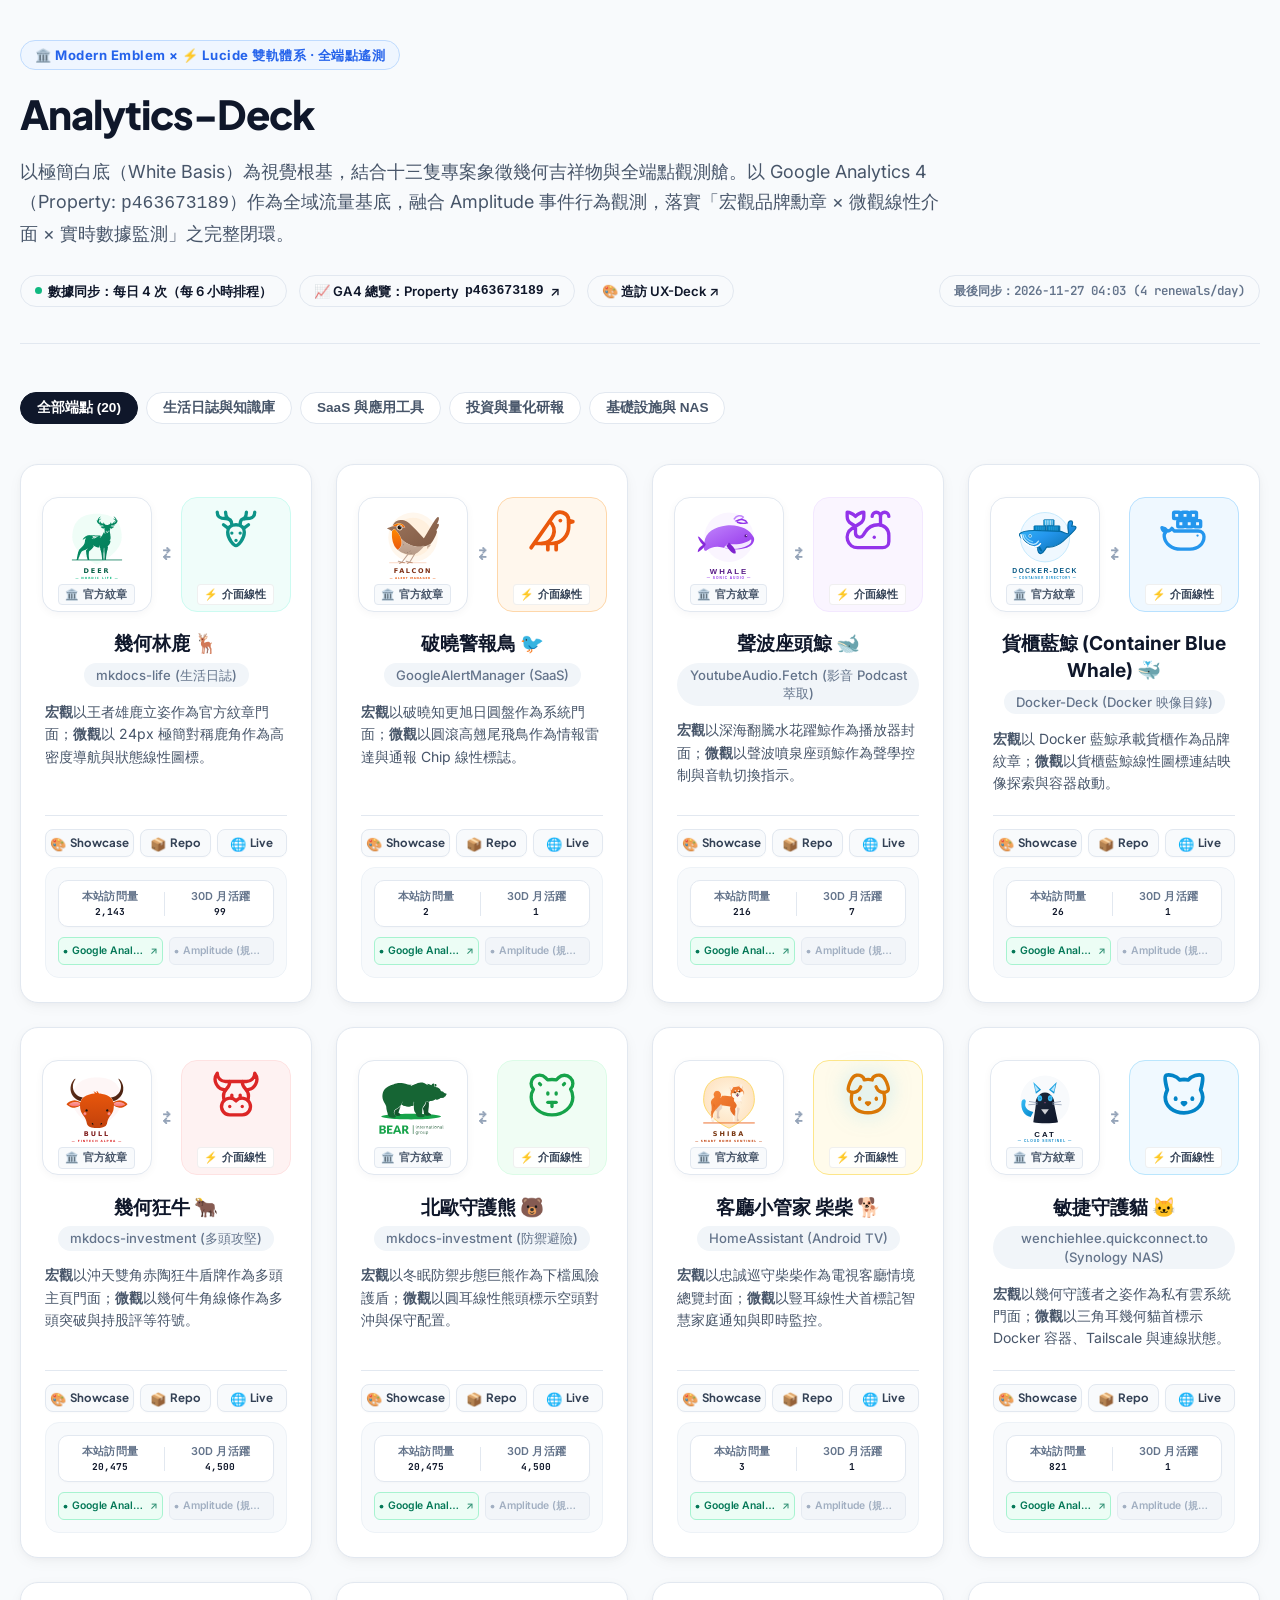
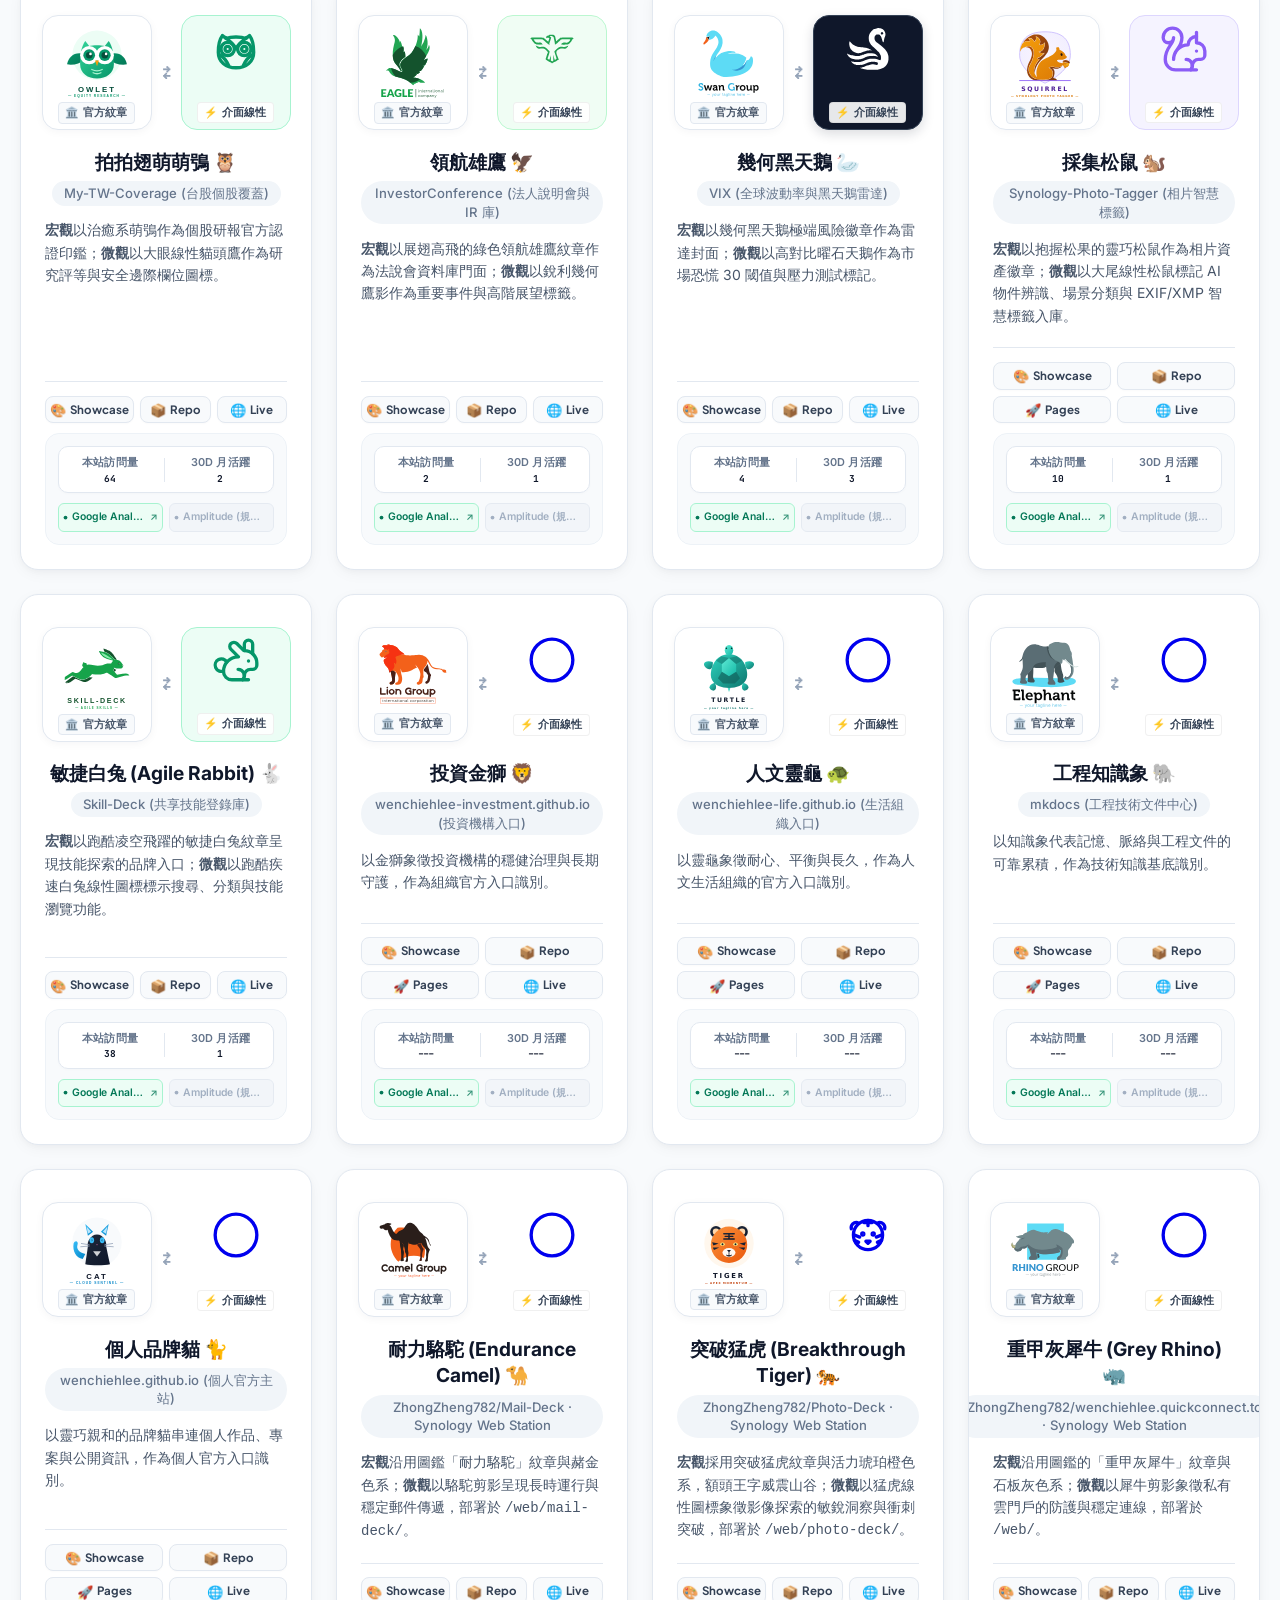
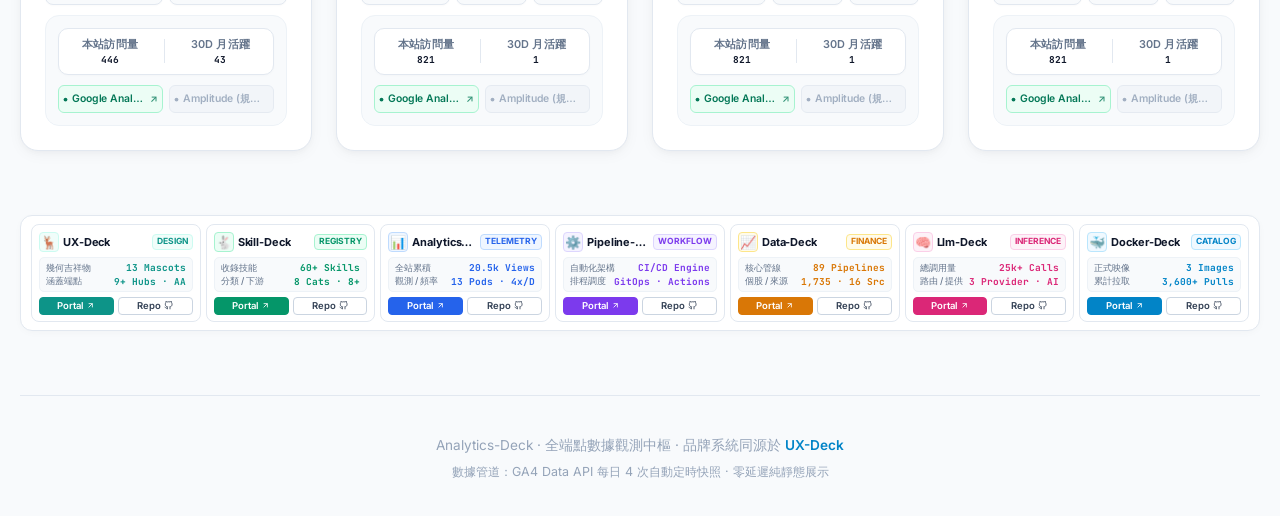
==== commit de3645ca: "chore(telemetry): 4-times-daily GA4 data renewal [skip ci]" ====
--- a/index.html
+++ b/index.html
@@ -1079,7 +1079,7 @@
           🎨 造訪 UX-Deck ↗
         </a>
         <span class="live-url-pill" style="margin-left: auto; font-family: 'JetBrains Mono', monospace; font-size: 0.78rem; color: #64748b;">
-          最後同步：2026-11-27 03:58 (4 renewals/day)
+          最後同步：2026-11-27 04:03 (4 renewals/day)
         </span>
       </div>
     </header>
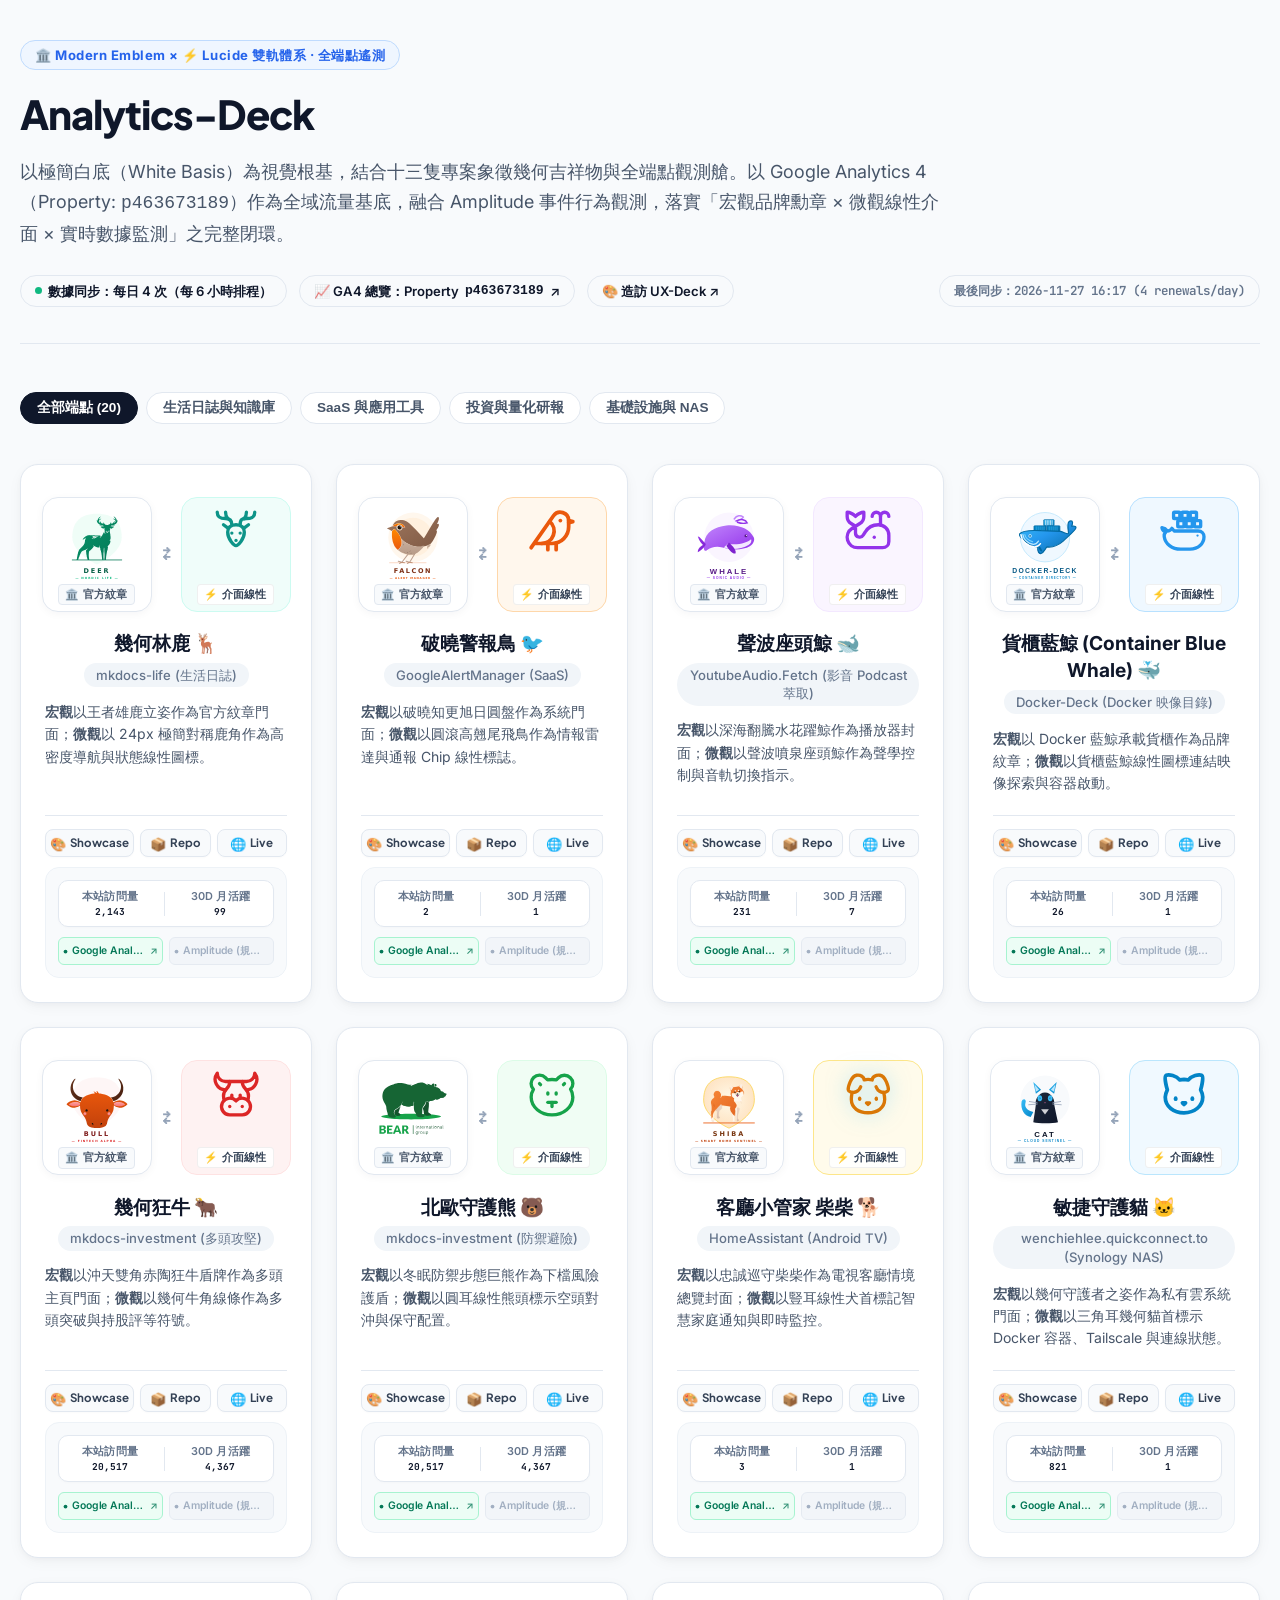
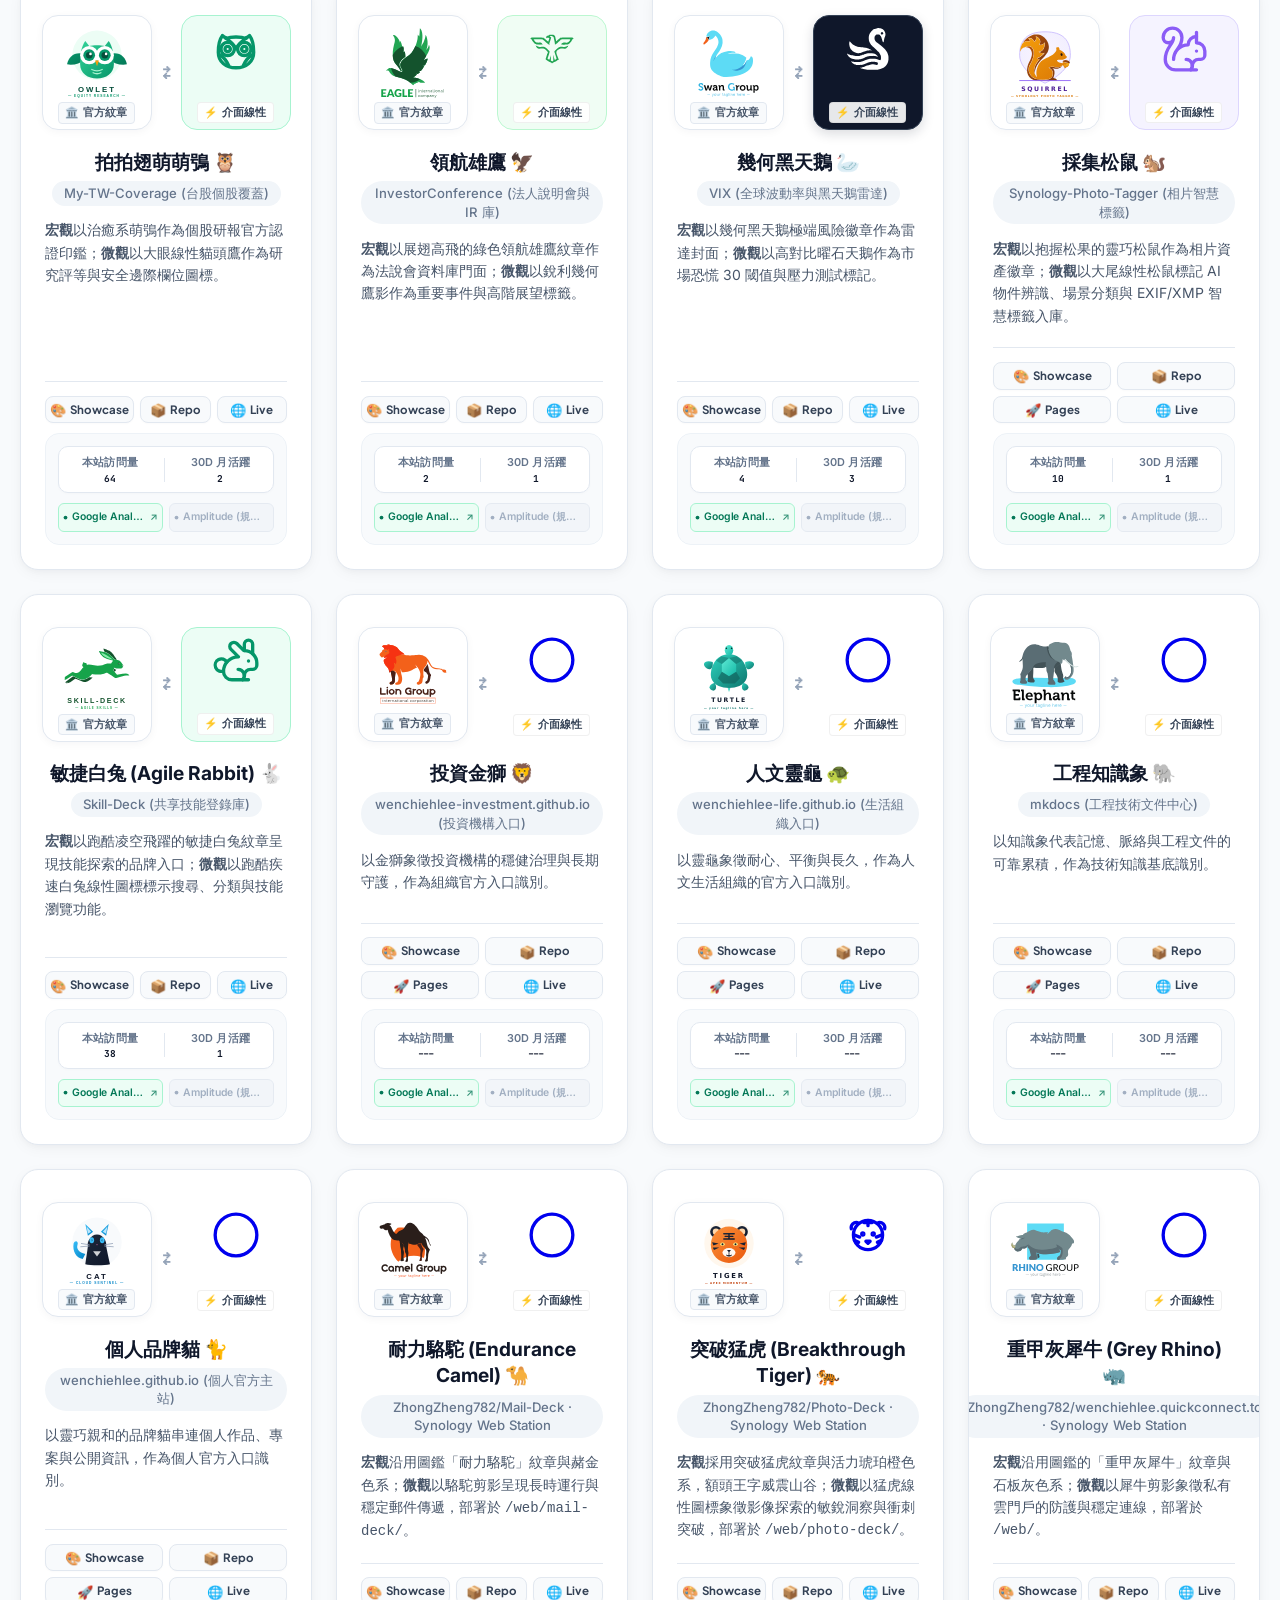
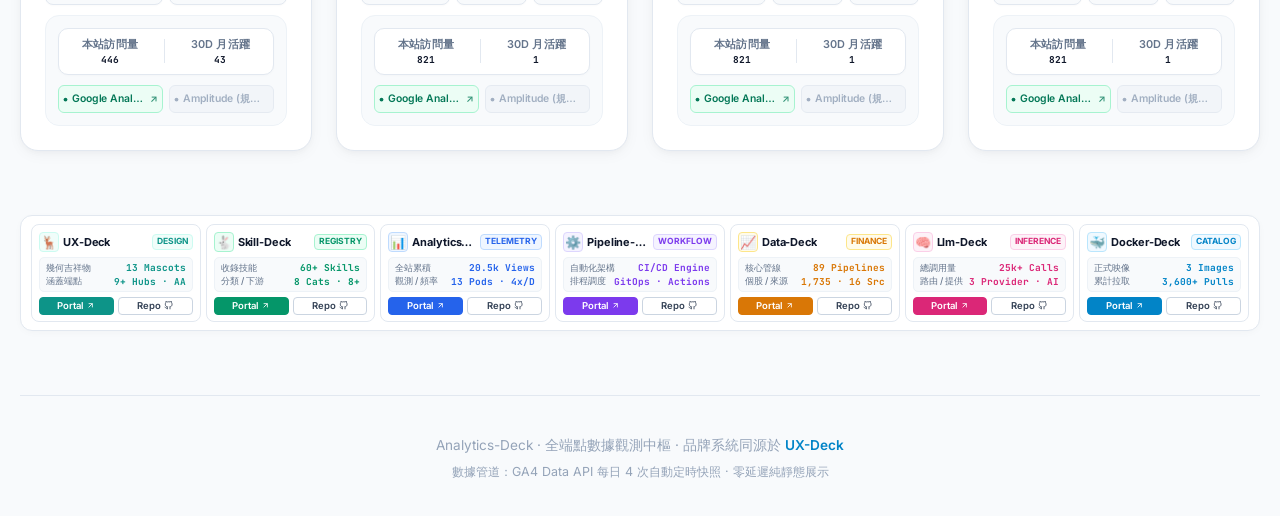
==== commit 5f899ad3: "chore(telemetry): 4-times-daily GA4 data renewal [skip ci]" ====
--- a/index.html
+++ b/index.html
@@ -1079,7 +1079,7 @@
           🎨 造訪 UX-Deck ↗
         </a>
         <span class="live-url-pill" style="margin-left: auto; font-family: 'JetBrains Mono', monospace; font-size: 0.78rem; color: #64748b;">
-          最後同步：2026-11-27 04:03 (4 renewals/day)
+          最後同步：2026-11-27 16:17 (4 renewals/day)
         </span>
       </div>
     </header>
@@ -1278,7 +1278,7 @@
         <div class="telemetry-stat-card">
           <div class="telemetry-stat-item">
             <span class="stat-label">本站訪問量</span>
-            <strong class="stat-val stat-views">216</strong>
+            <strong class="stat-val stat-views">231</strong>
           </div>
           <div class="stat-divider"></div>
           <div class="telemetry-stat-item">
@@ -1416,12 +1416,12 @@
         <div class="telemetry-stat-card">
           <div class="telemetry-stat-item">
             <span class="stat-label">本站訪問量</span>
-            <strong class="stat-val stat-views">20,475</strong>
+            <strong class="stat-val stat-views">20,517</strong>
           </div>
           <div class="stat-divider"></div>
           <div class="telemetry-stat-item">
             <span class="stat-label">30D 月活躍</span>
-            <strong class="stat-val stat-users">4,500</strong>
+            <strong class="stat-val stat-users">4,367</strong>
           </div>
         </div>
 
@@ -1485,12 +1485,12 @@
         <div class="telemetry-stat-card">
           <div class="telemetry-stat-item">
             <span class="stat-label">本站訪問量</span>
-            <strong class="stat-val stat-views">20,475</strong>
+            <strong class="stat-val stat-views">20,517</strong>
           </div>
           <div class="stat-divider"></div>
           <div class="telemetry-stat-item">
             <span class="stat-label">30D 月活躍</span>
-            <strong class="stat-val stat-users">4,500</strong>
+            <strong class="stat-val stat-users">4,367</strong>
           </div>
         </div>
 
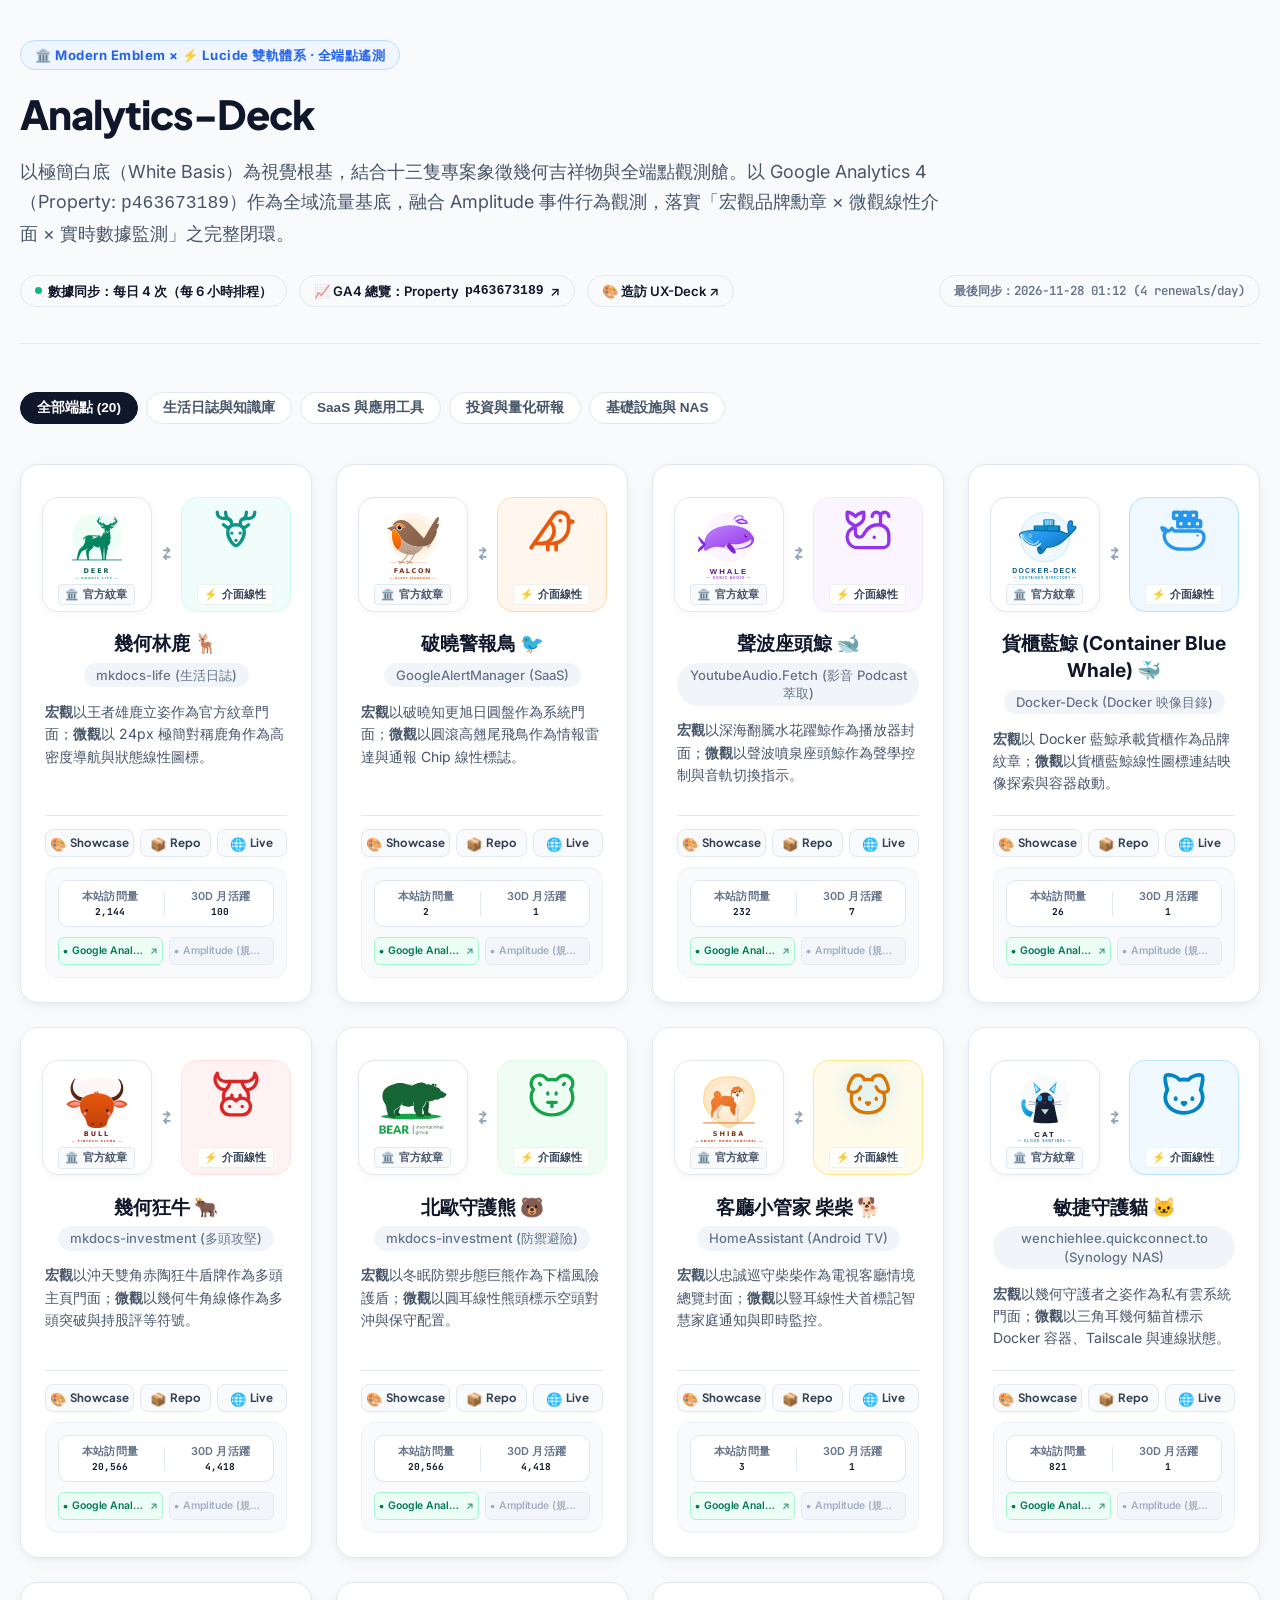
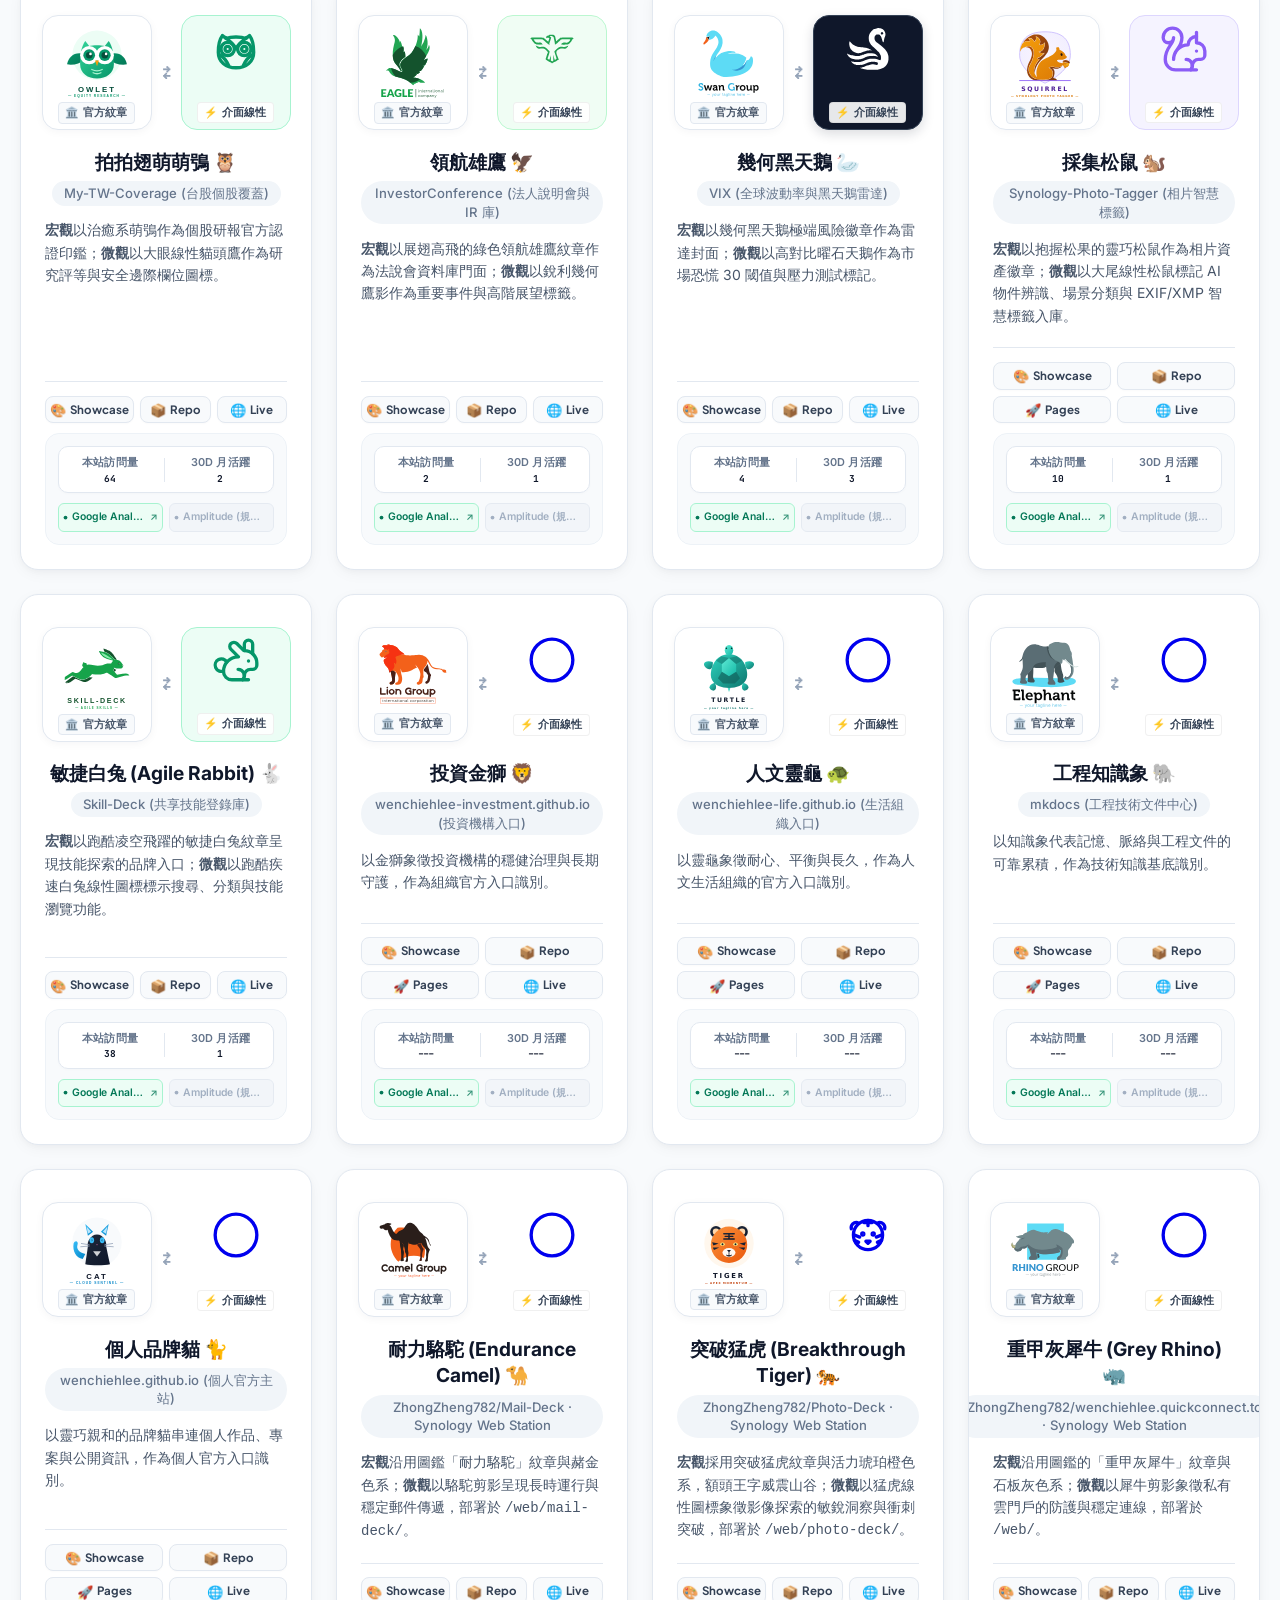
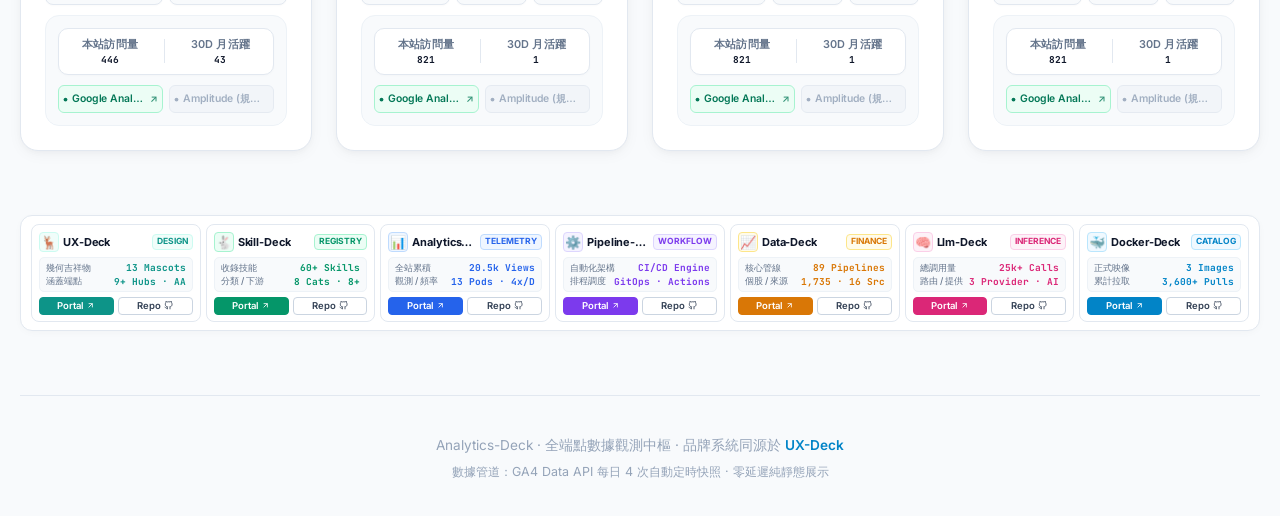
==== commit c372eeed: "chore(telemetry): 4-times-daily GA4 data renewal [skip ci]" ====
--- a/index.html
+++ b/index.html
@@ -1079,7 +1079,7 @@
           🎨 造訪 UX-Deck ↗
         </a>
         <span class="live-url-pill" style="margin-left: auto; font-family: 'JetBrains Mono', monospace; font-size: 0.78rem; color: #64748b;">
-          最後同步：2026-11-27 16:17 (4 renewals/day)
+          最後同步：2026-11-28 01:12 (4 renewals/day)
         </span>
       </div>
     </header>
@@ -1140,12 +1140,12 @@
         <div class="telemetry-stat-card">
           <div class="telemetry-stat-item">
             <span class="stat-label">本站訪問量</span>
-            <strong class="stat-val stat-views">2,143</strong>
+            <strong class="stat-val stat-views">2,144</strong>
           </div>
           <div class="stat-divider"></div>
           <div class="telemetry-stat-item">
             <span class="stat-label">30D 月活躍</span>
-            <strong class="stat-val stat-users">99</strong>
+            <strong class="stat-val stat-users">100</strong>
           </div>
         </div>
 
@@ -1278,7 +1278,7 @@
         <div class="telemetry-stat-card">
           <div class="telemetry-stat-item">
             <span class="stat-label">本站訪問量</span>
-            <strong class="stat-val stat-views">231</strong>
+            <strong class="stat-val stat-views">232</strong>
           </div>
           <div class="stat-divider"></div>
           <div class="telemetry-stat-item">
@@ -1416,12 +1416,12 @@
         <div class="telemetry-stat-card">
           <div class="telemetry-stat-item">
             <span class="stat-label">本站訪問量</span>
-            <strong class="stat-val stat-views">20,517</strong>
+            <strong class="stat-val stat-views">20,566</strong>
           </div>
           <div class="stat-divider"></div>
           <div class="telemetry-stat-item">
             <span class="stat-label">30D 月活躍</span>
-            <strong class="stat-val stat-users">4,367</strong>
+            <strong class="stat-val stat-users">4,418</strong>
           </div>
         </div>
 
@@ -1485,12 +1485,12 @@
         <div class="telemetry-stat-card">
           <div class="telemetry-stat-item">
             <span class="stat-label">本站訪問量</span>
-            <strong class="stat-val stat-views">20,517</strong>
+            <strong class="stat-val stat-views">20,566</strong>
           </div>
           <div class="stat-divider"></div>
           <div class="telemetry-stat-item">
             <span class="stat-label">30D 月活躍</span>
-            <strong class="stat-val stat-users">4,367</strong>
+            <strong class="stat-val stat-users">4,418</strong>
           </div>
         </div>
 
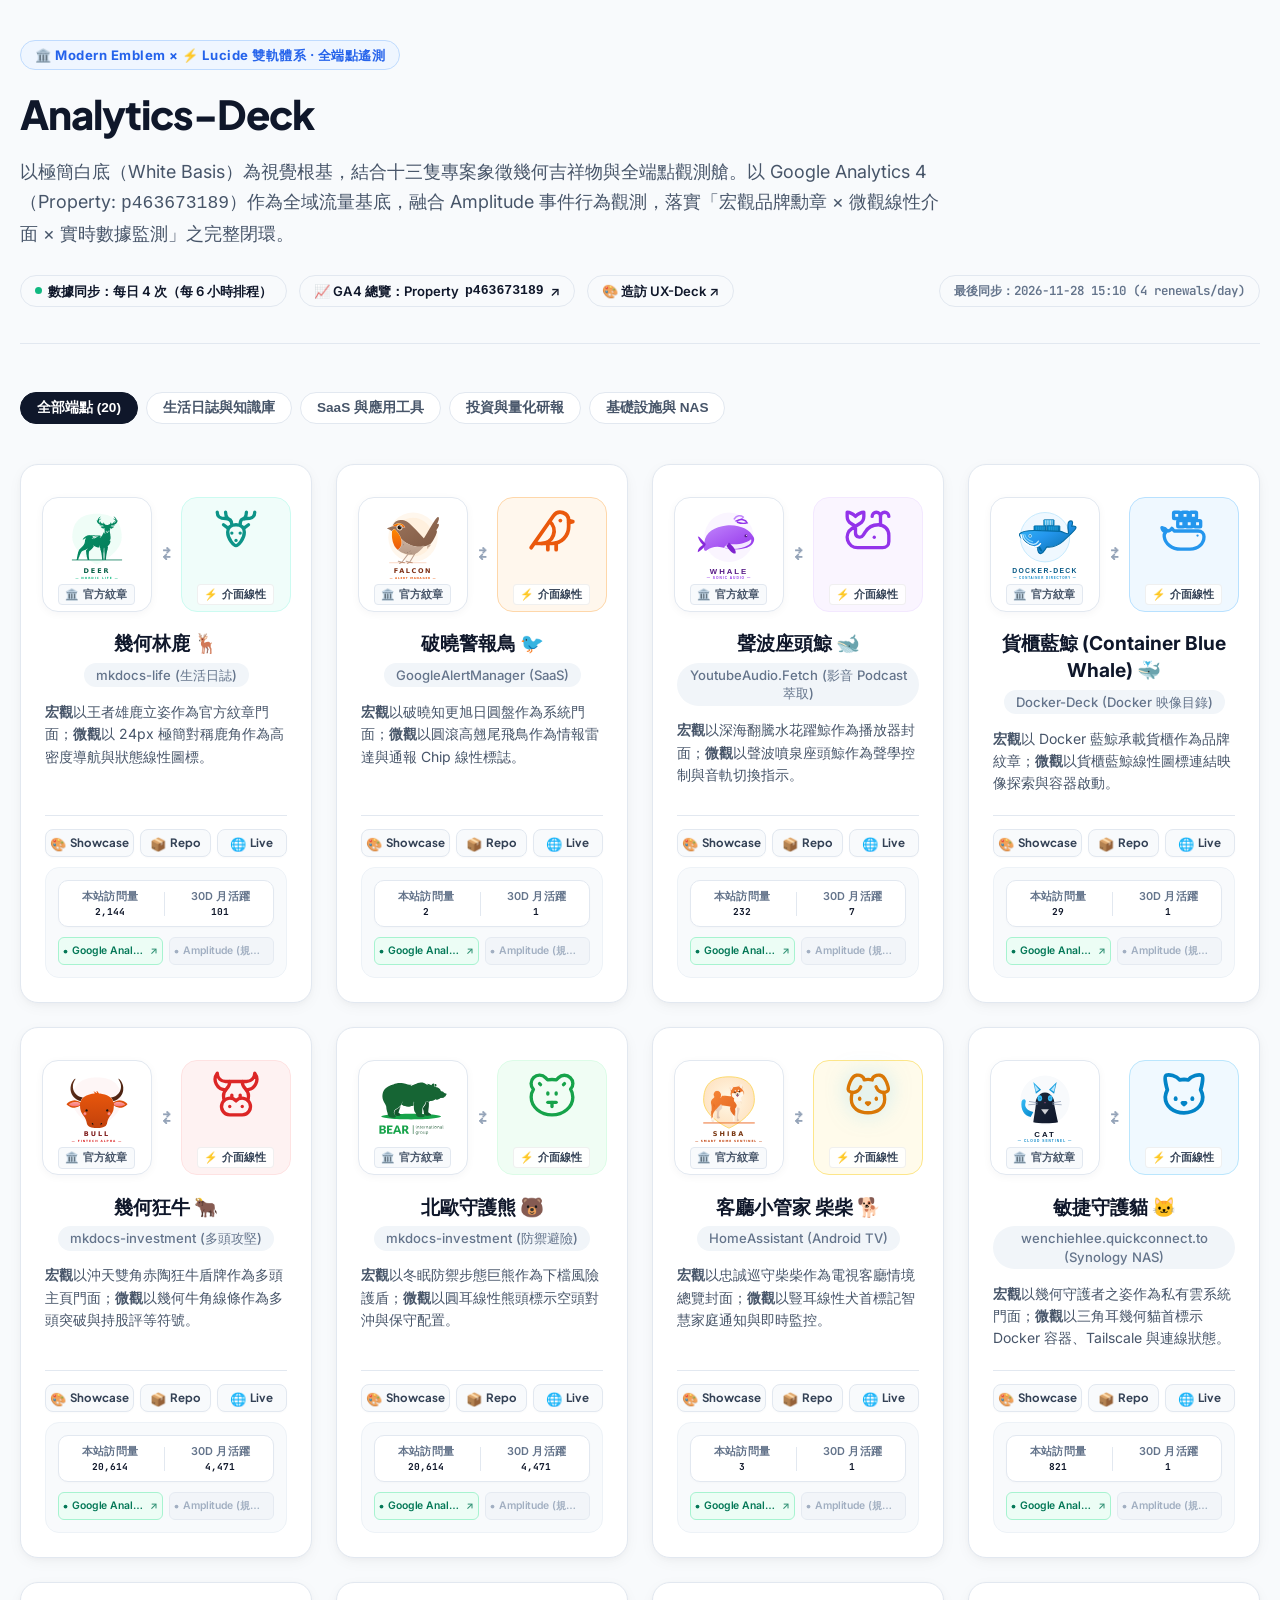
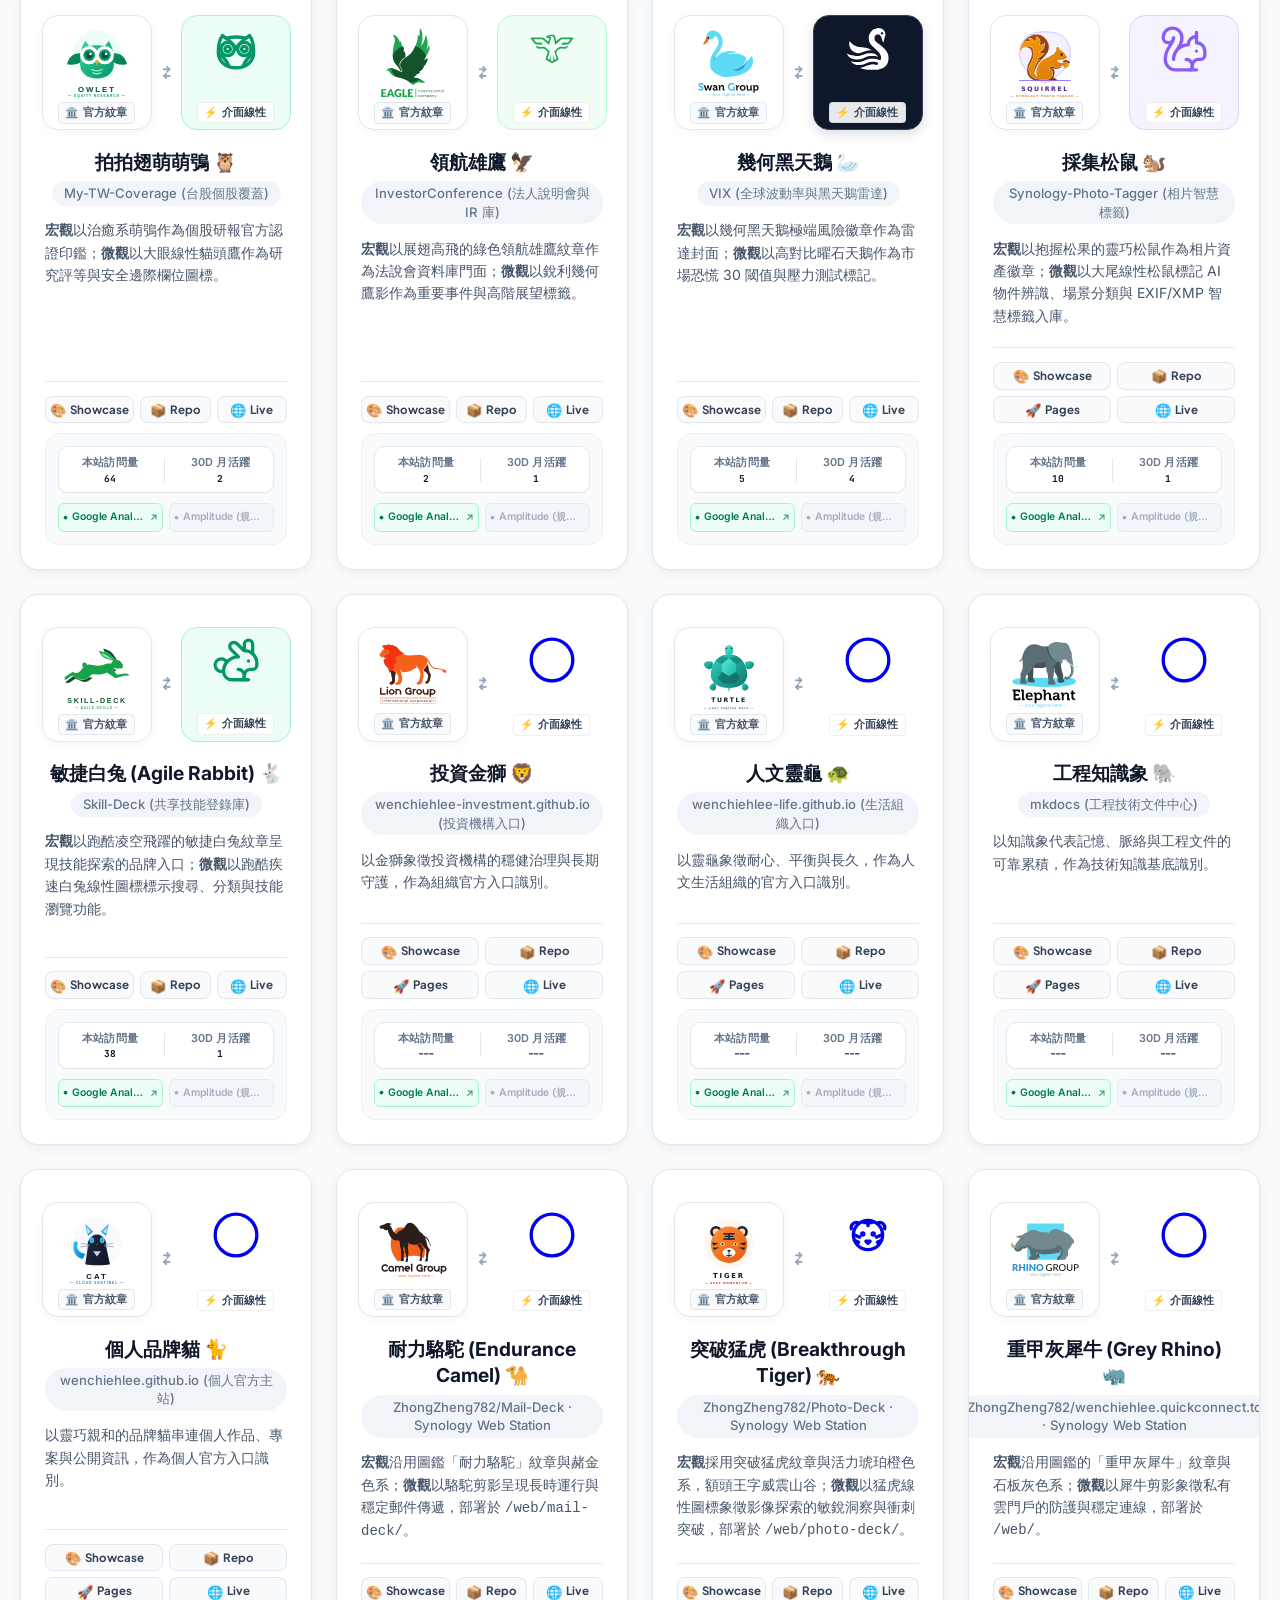
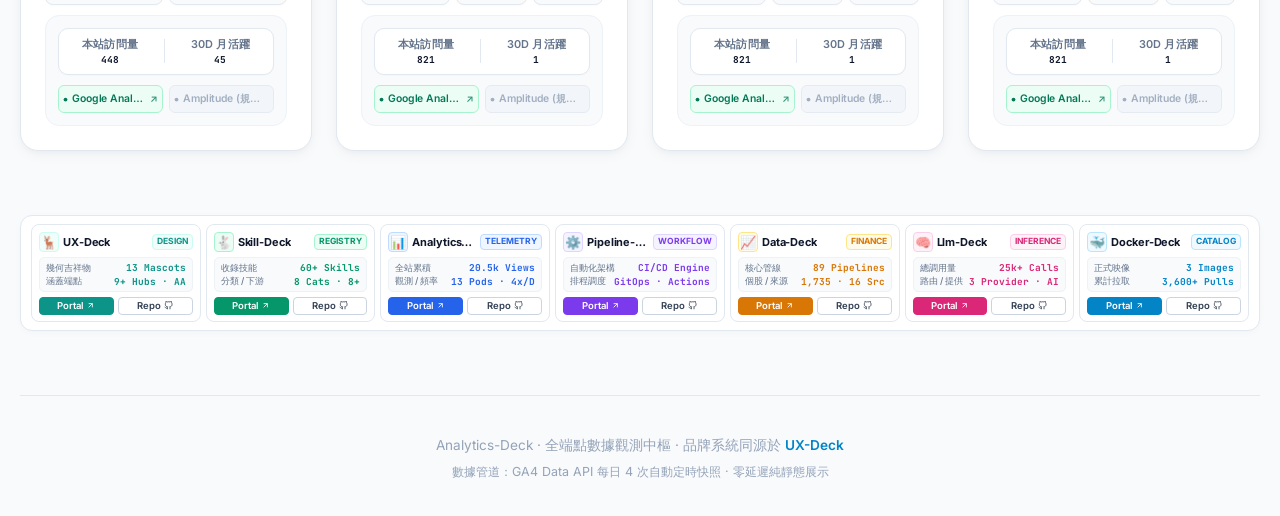
==== commit 43823c3d: "chore(telemetry): 4-times-daily GA4 data renewal [skip ci]" ====
--- a/index.html
+++ b/index.html
@@ -1079,7 +1079,7 @@
           🎨 造訪 UX-Deck ↗
         </a>
         <span class="live-url-pill" style="margin-left: auto; font-family: 'JetBrains Mono', monospace; font-size: 0.78rem; color: #64748b;">
-          最後同步：2026-11-28 01:12 (4 renewals/day)
+          最後同步：2026-11-28 15:10 (4 renewals/day)
         </span>
       </div>
     </header>
@@ -1145,7 +1145,7 @@
           <div class="stat-divider"></div>
           <div class="telemetry-stat-item">
             <span class="stat-label">30D 月活躍</span>
-            <strong class="stat-val stat-users">100</strong>
+            <strong class="stat-val stat-users">101</strong>
           </div>
         </div>
 
@@ -1347,7 +1347,7 @@
         <div class="telemetry-stat-card">
           <div class="telemetry-stat-item">
             <span class="stat-label">本站訪問量</span>
-            <strong class="stat-val stat-views">26</strong>
+            <strong class="stat-val stat-views">29</strong>
           </div>
           <div class="stat-divider"></div>
           <div class="telemetry-stat-item">
@@ -1416,12 +1416,12 @@
         <div class="telemetry-stat-card">
           <div class="telemetry-stat-item">
             <span class="stat-label">本站訪問量</span>
-            <strong class="stat-val stat-views">20,566</strong>
+            <strong class="stat-val stat-views">20,614</strong>
           </div>
           <div class="stat-divider"></div>
           <div class="telemetry-stat-item">
             <span class="stat-label">30D 月活躍</span>
-            <strong class="stat-val stat-users">4,418</strong>
+            <strong class="stat-val stat-users">4,471</strong>
           </div>
         </div>
 
@@ -1485,12 +1485,12 @@
         <div class="telemetry-stat-card">
           <div class="telemetry-stat-item">
             <span class="stat-label">本站訪問量</span>
-            <strong class="stat-val stat-views">20,566</strong>
+            <strong class="stat-val stat-views">20,614</strong>
           </div>
           <div class="stat-divider"></div>
           <div class="telemetry-stat-item">
             <span class="stat-label">30D 月活躍</span>
-            <strong class="stat-val stat-users">4,418</strong>
+            <strong class="stat-val stat-users">4,471</strong>
           </div>
         </div>
 
@@ -1830,12 +1830,12 @@
         <div class="telemetry-stat-card">
           <div class="telemetry-stat-item">
             <span class="stat-label">本站訪問量</span>
-            <strong class="stat-val stat-views">4</strong>
+            <strong class="stat-val stat-views">5</strong>
           </div>
           <div class="stat-divider"></div>
           <div class="telemetry-stat-item">
             <span class="stat-label">30D 月活躍</span>
-            <strong class="stat-val stat-users">3</strong>
+            <strong class="stat-val stat-users">4</strong>
           </div>
         </div>
 
@@ -2268,12 +2268,12 @@
         <div class="telemetry-stat-card">
           <div class="telemetry-stat-item">
             <span class="stat-label">本站訪問量</span>
-            <strong class="stat-val stat-views">446</strong>
+            <strong class="stat-val stat-views">448</strong>
           </div>
           <div class="stat-divider"></div>
           <div class="telemetry-stat-item">
             <span class="stat-label">30D 月活躍</span>
-            <strong class="stat-val stat-users">43</strong>
+            <strong class="stat-val stat-users">45</strong>
           </div>
         </div>
 
